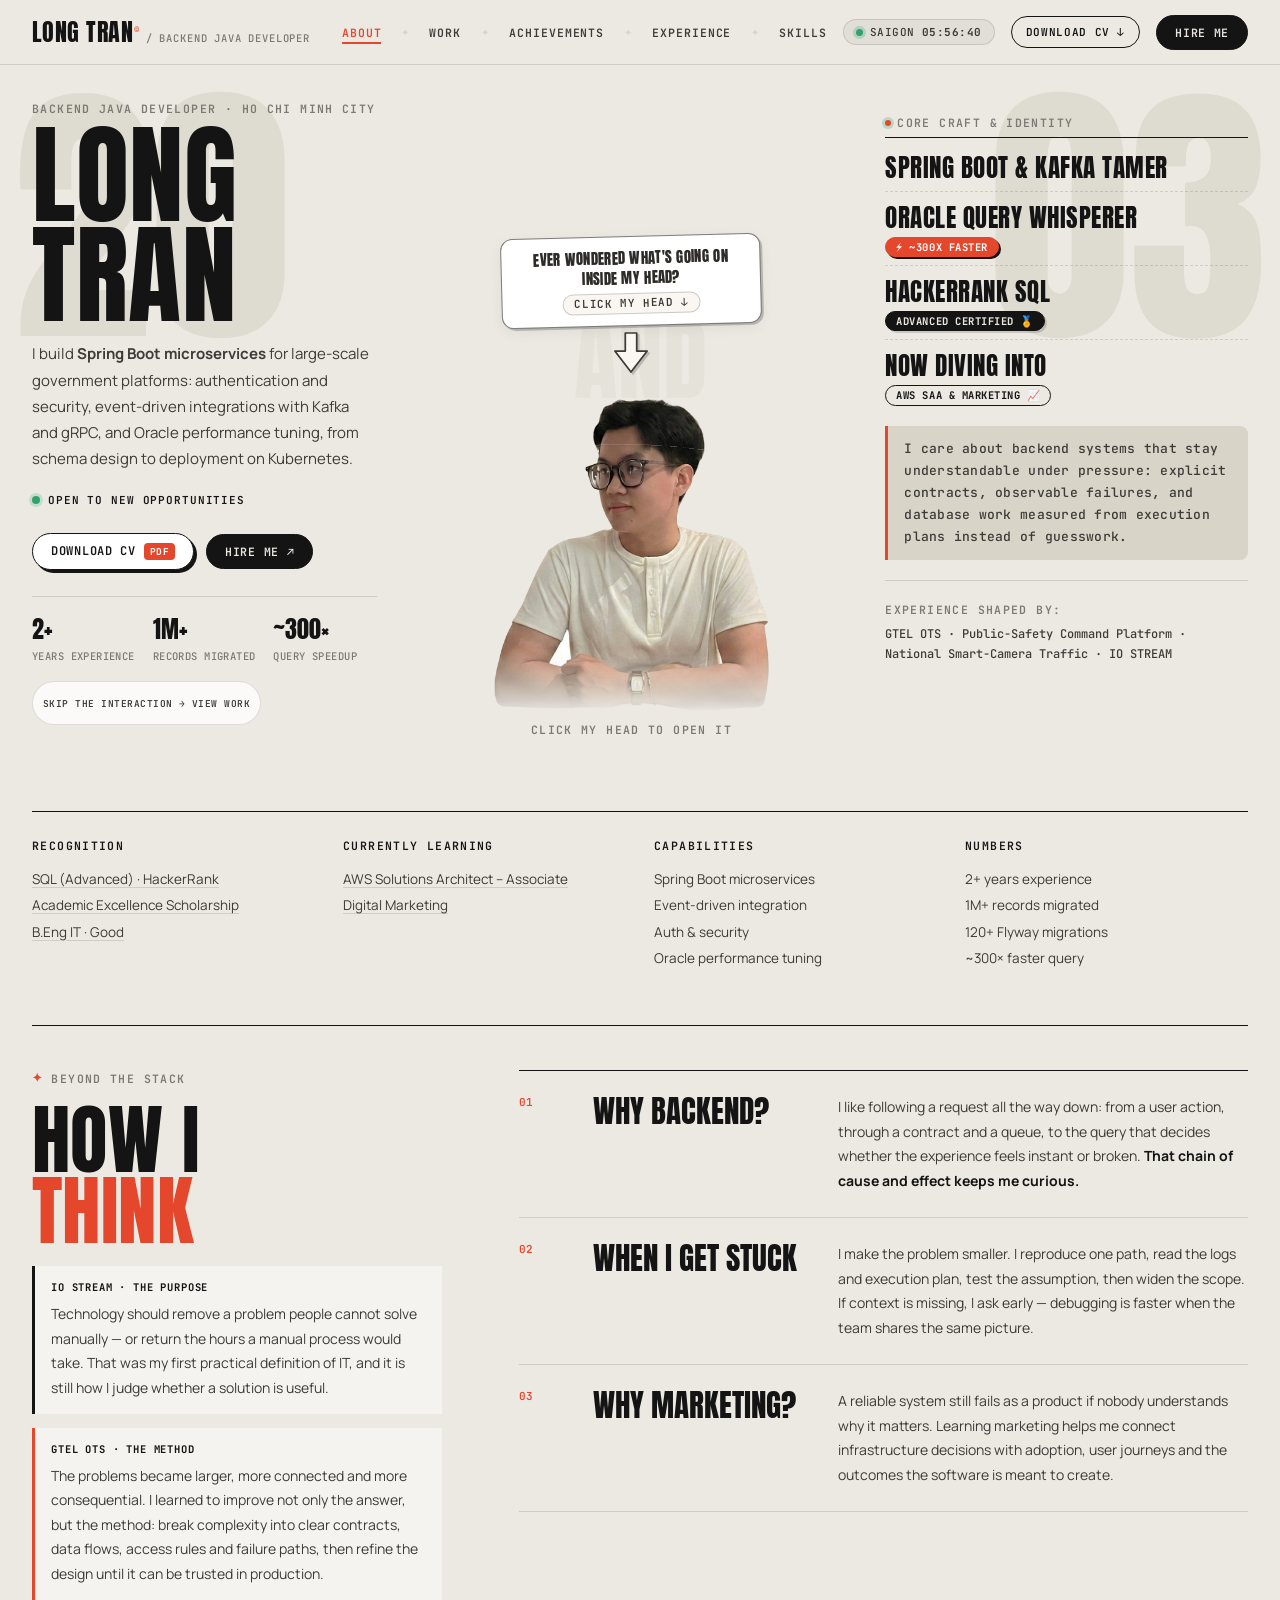
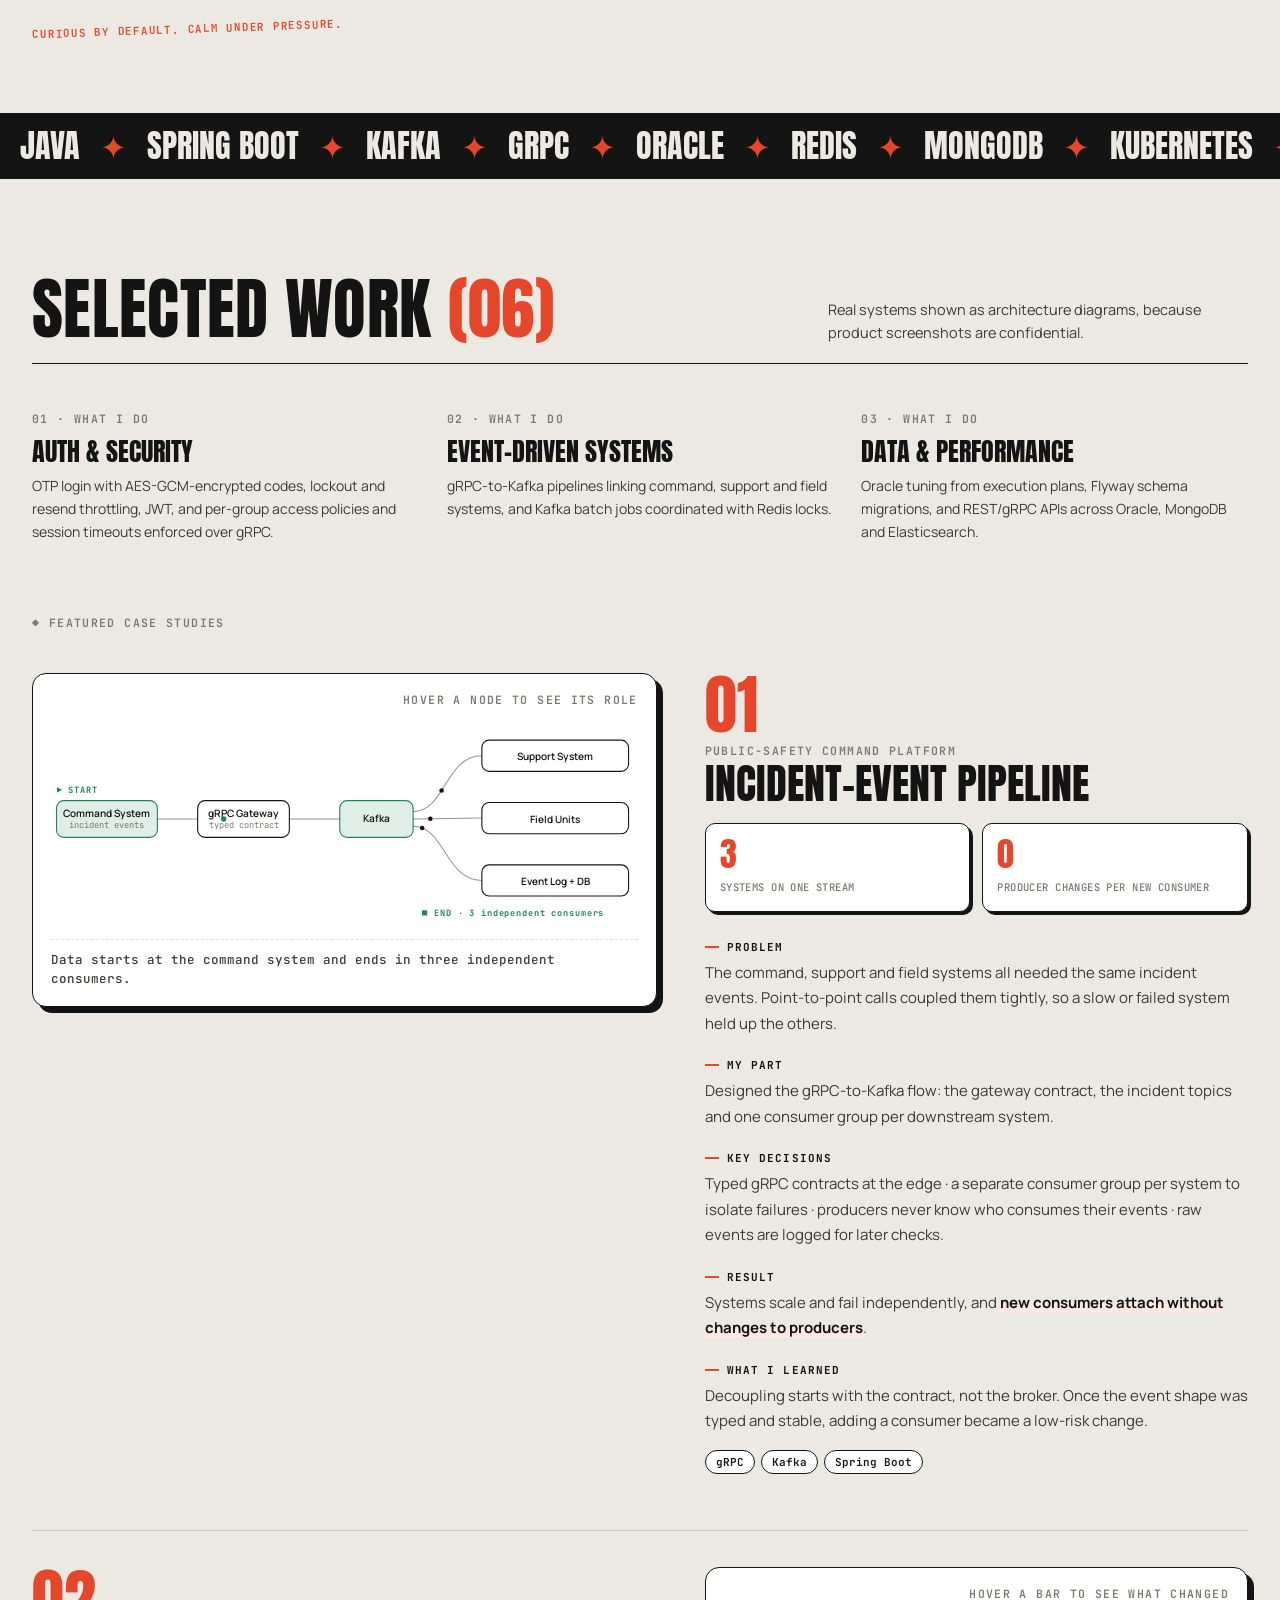
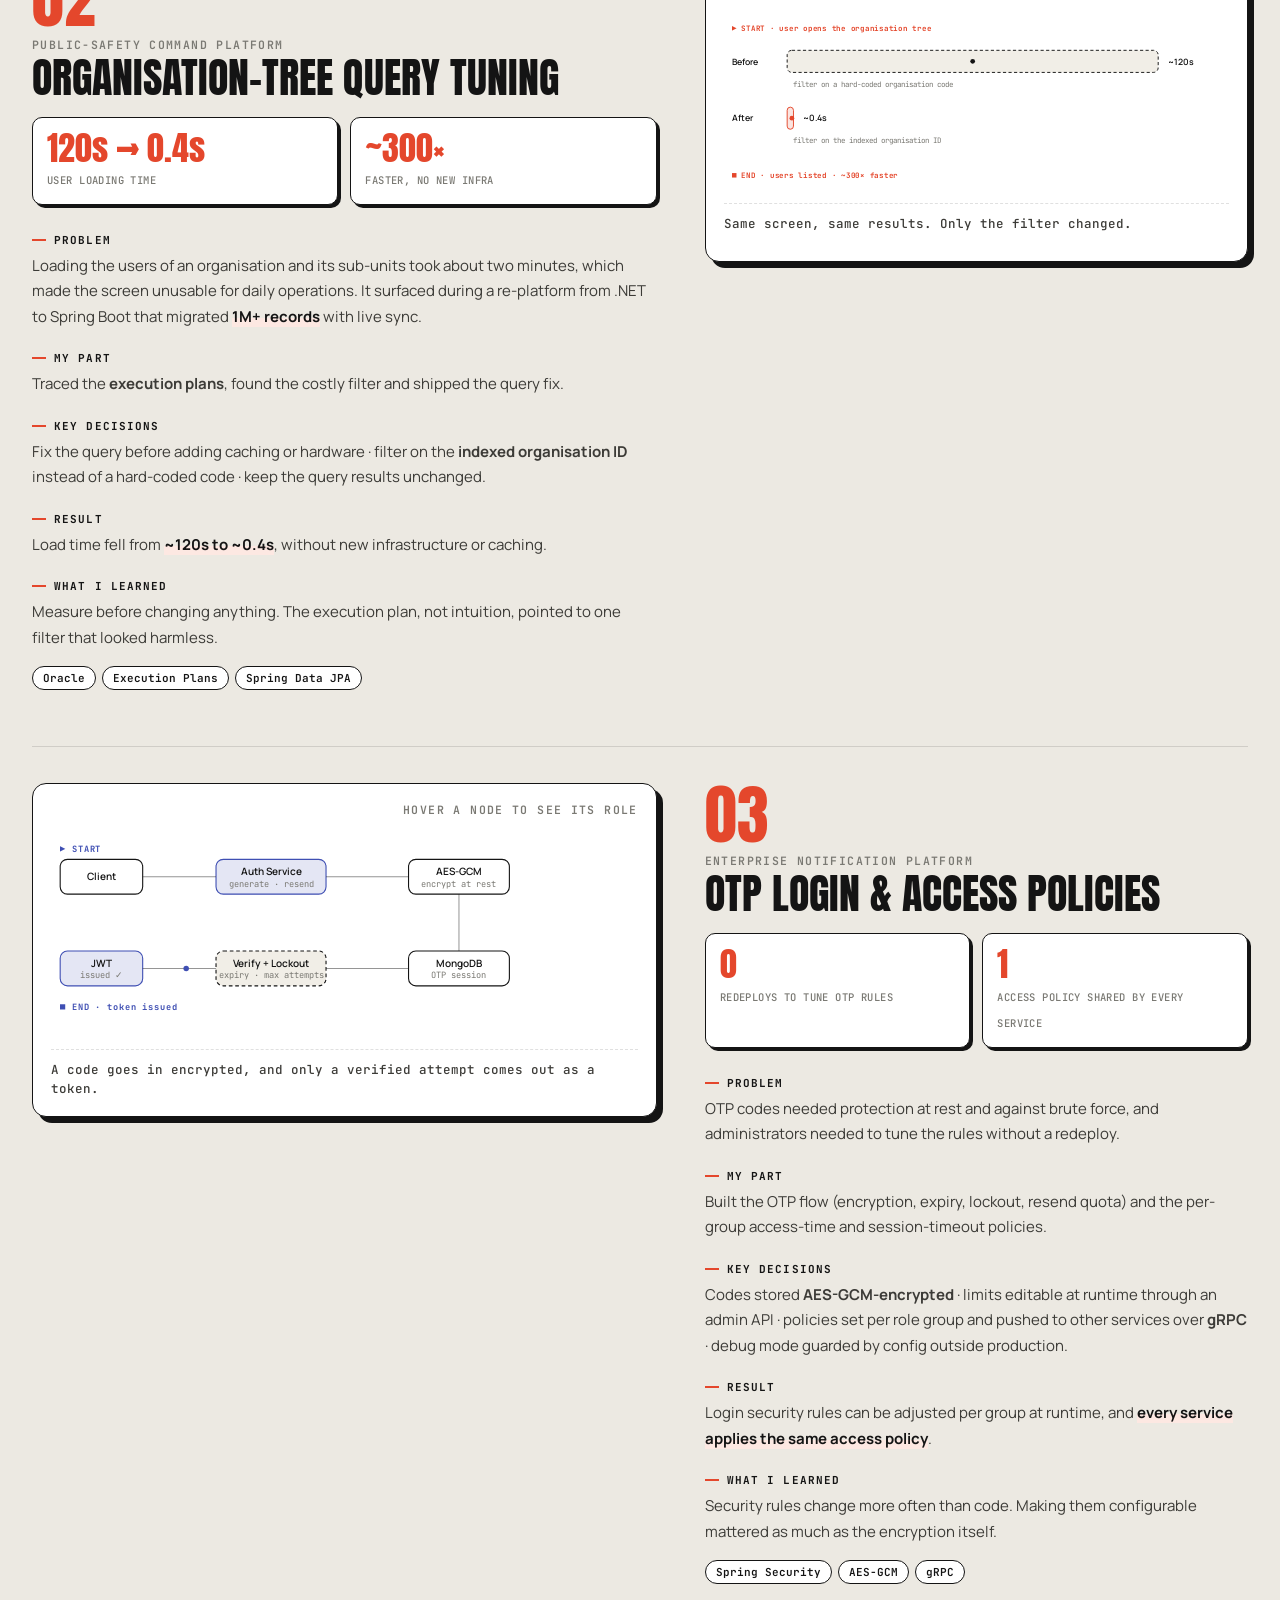
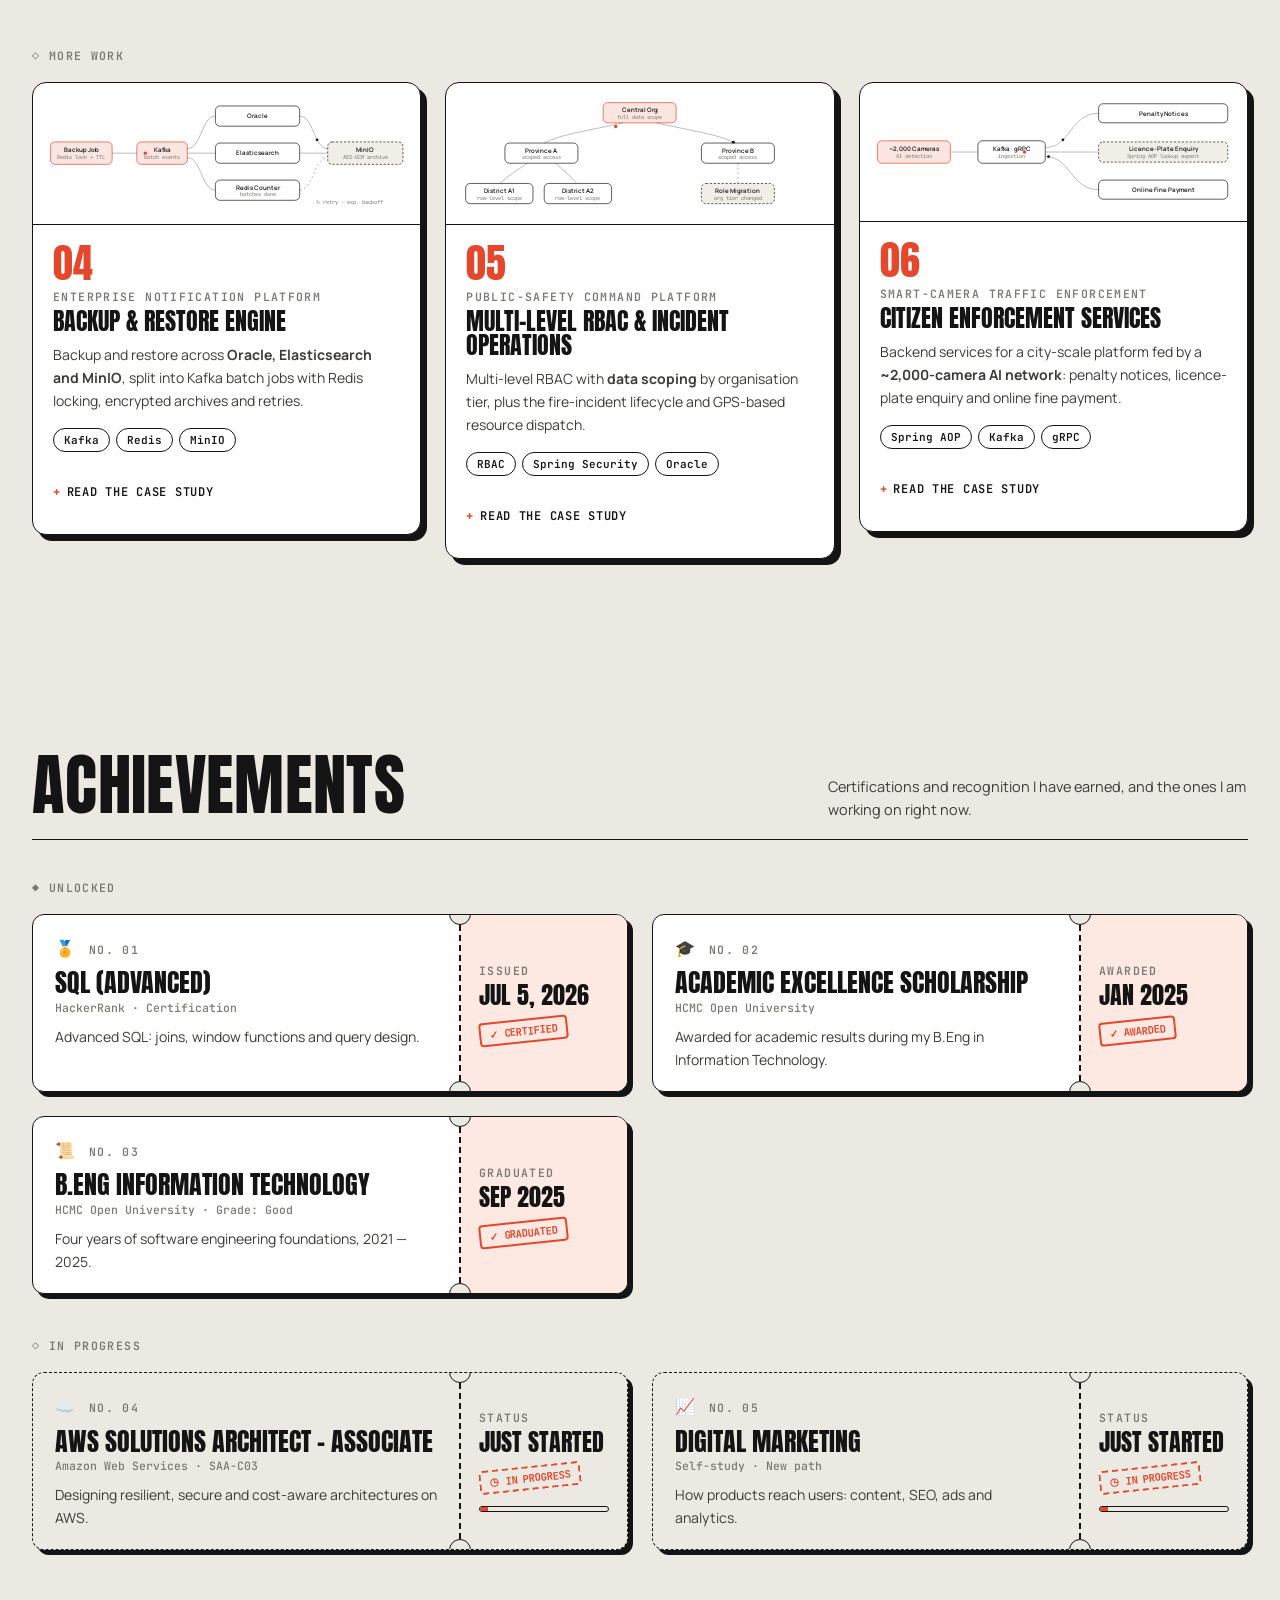
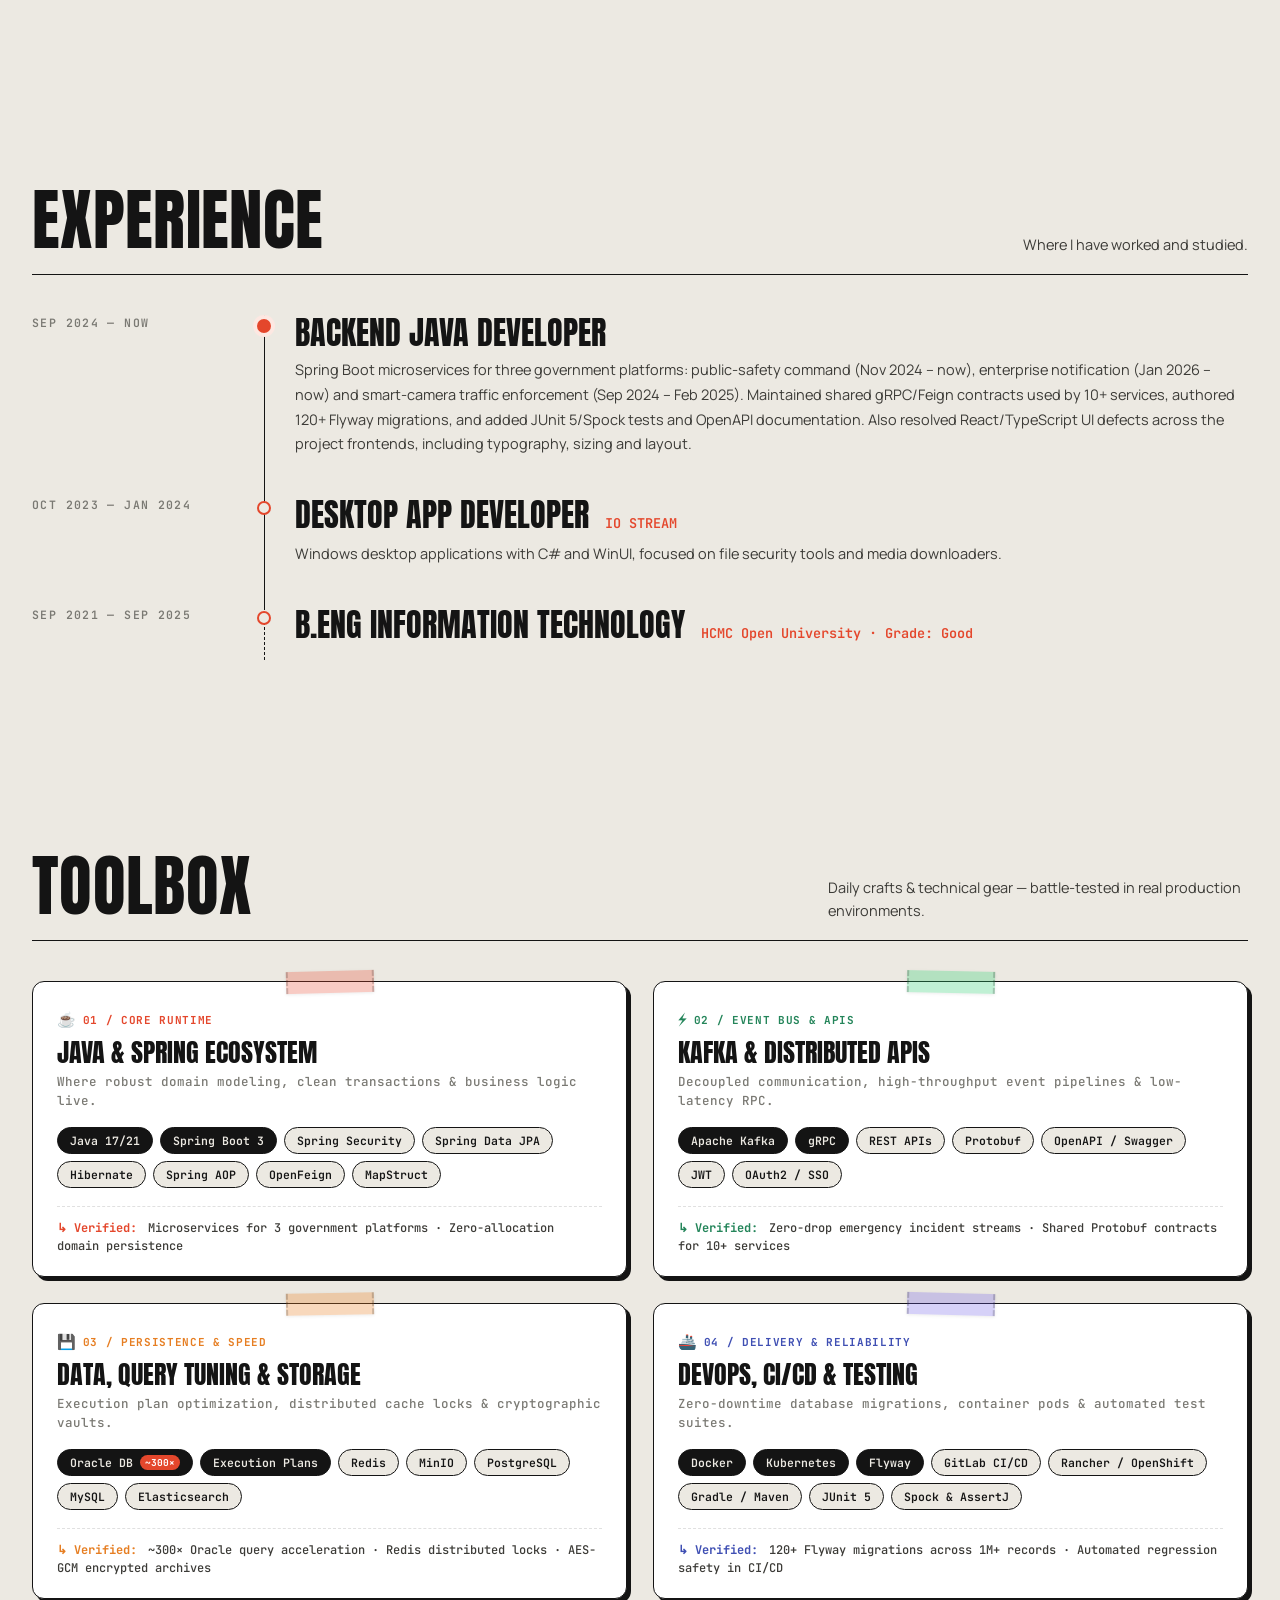
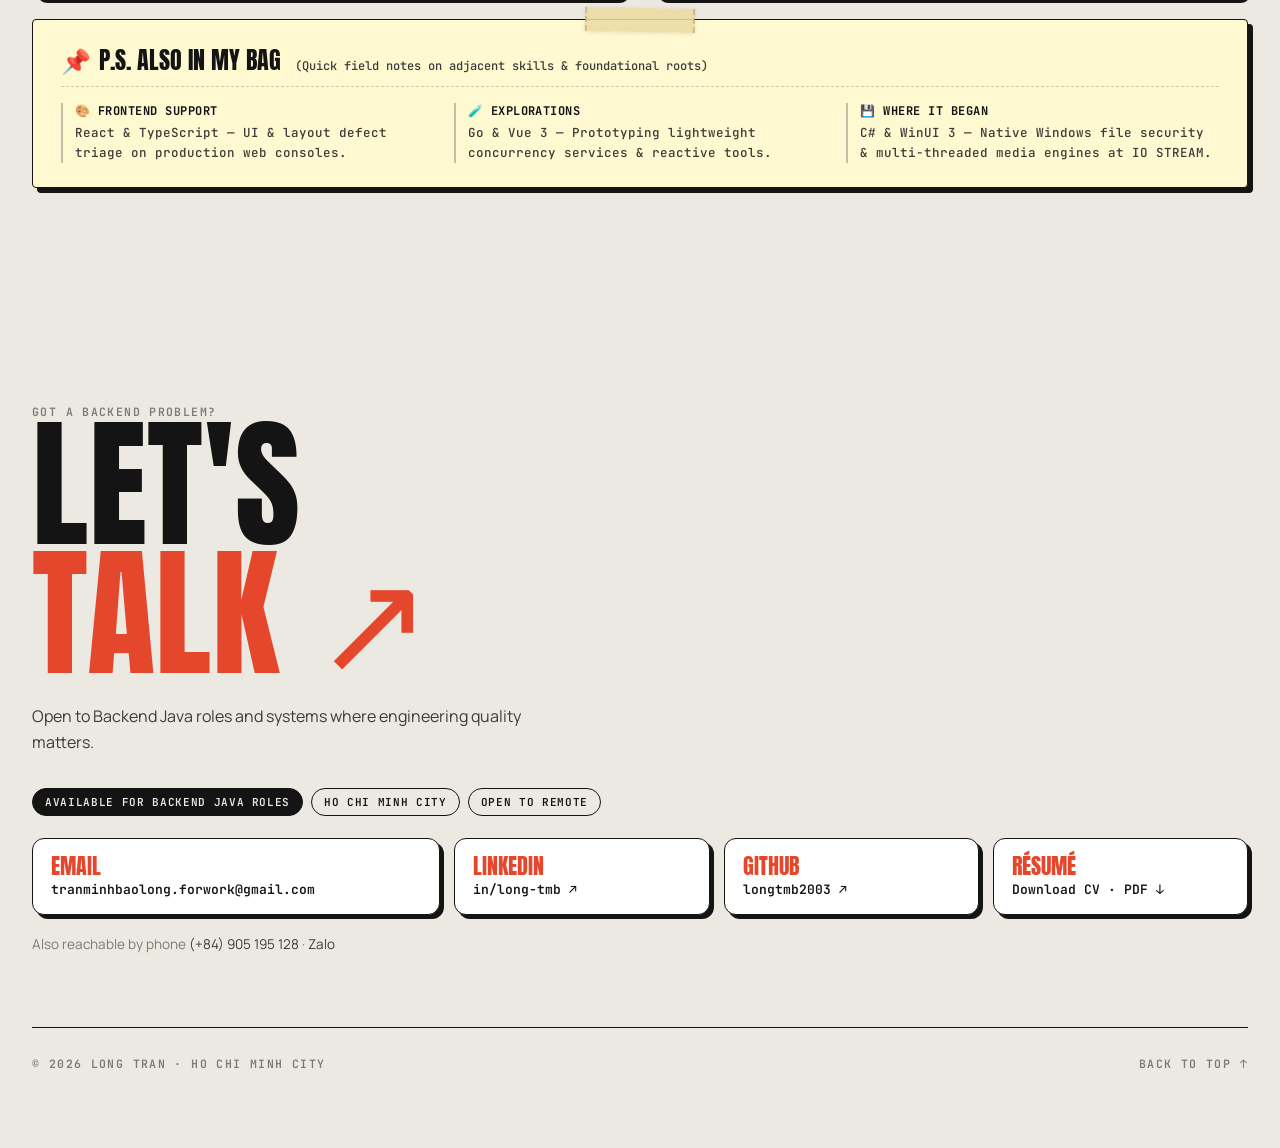
==== index.html @ 49bc7df9 "update" ====
<!DOCTYPE html>
<html lang="en">
<head>
<meta charset="UTF-8">
<meta name="viewport" content="width=device-width, initial-scale=1.0">
<link rel="icon" type="image/svg+xml" href="assets/favicon.svg">
<meta name="description" content="Long Tran — Backend Java Developer. Spring Boot microservices, Kafka, gRPC and Oracle performance tuning for large-scale government platforms.">
<meta property="og:title" content="Long Tran — Backend Java Developer">
<meta property="og:description" content="Authentication, event-driven integrations and Oracle performance tuning for large-scale government platforms. Java · Spring Boot · Kafka · gRPC.">
<meta property="og:type" content="website">
<meta property="og:url" content="https://longtmb2003.github.io/">
<meta property="og:image" content="https://longtmb2003.github.io/assets/og-preview.png">
<meta property="og:image:width" content="1200">
<meta property="og:image:height" content="630">
<meta property="og:image:alt" content="Long Tran — Backend Java Developer">
<meta name="twitter:card" content="summary_large_image">
<meta name="twitter:title" content="Long Tran — Backend Java Developer">
<meta name="twitter:description" content="Spring Boot microservices, Kafka, gRPC and Oracle performance tuning — with the stories behind the systems.">
<meta name="twitter:image" content="https://longtmb2003.github.io/assets/og-preview.png">
<link rel="canonical" href="https://longtmb2003.github.io/">
<meta name="theme-color" content="#ECE9E2">
<title>Long Tran — Backend Java Developer</title>
<link rel="preconnect" href="https://fonts.googleapis.com">
<link rel="preconnect" href="https://fonts.gstatic.com" crossorigin>
<link href="https://fonts.googleapis.com/css2?family=Anton&family=Manrope:wght@400;500;600;700;800&family=JetBrains+Mono:wght@400;500;600;700&family=Caveat:wght@600&display=swap" rel="stylesheet">
<script type="application/ld+json">
{
  "@context": "https://schema.org",
  "@type": "Person",
  "name": "Long Tran",
  "jobTitle": "Backend Java Developer",
  "url": "https://longtmb2003.github.io/",
  "image": "https://longtmb2003.github.io/assets/long.png",
  "email": "mailto:tranminhbaolong.forwork@gmail.com",
  "telephone": "+84905195128",
  "address": { "@type": "PostalAddress", "addressLocality": "Ho Chi Minh City", "addressCountry": "VN" },
  "sameAs": [
    "https://www.linkedin.com/in/long-tmb",
    "https://github.com/longtmb2003"
  ],
  "knowsAbout": ["Java", "Spring Boot", "Apache Kafka", "gRPC", "Oracle Database", "Kubernetes"]
}
</script>
<style>
:root {
  --paper:#ECE9E2;
  --card:#FFFFFF;
  --ink:#141414;
  --ink-2:#3C3B37;
  --mute:#7A7973;
  --line:rgba(20,20,20,.13);
  --ghost:#D8D4C8;
  --accent:#E4472C;
  --accent-soft:#FDE8E2;
  --accent-hover:#D03B21;
  --green:#2FA36B;
  --c-green:#24855A;
  --c-indigo:#3F4FB3;
  --display:'Anton', Impact, 'Arial Narrow', sans-serif;
  --sans:'Manrope', -apple-system, BlinkMacSystemFont, 'Segoe UI', Roboto, sans-serif;
  --mono:'JetBrains Mono', ui-monospace, Menlo, Monaco, monospace;
}
*, *::before, *::after { margin:0; padding:0; box-sizing:border-box; }
html { scroll-behavior:smooth; }
body {
  background:var(--paper);
  color:var(--ink);
  font:16px/1.65 var(--sans);
  -webkit-font-smoothing:antialiased;
  -moz-osx-font-smoothing:grayscale;
  overflow-x:hidden;
}
a { color:inherit; text-decoration:none; }
::selection { background:var(--accent); color:#fff; }
:focus-visible { outline:2px solid var(--accent); outline-offset:3px; }
.wrap { max-width:1280px; margin:0 auto; padding:0 32px; }
.label { font:600 11.5px/1.4 var(--mono); letter-spacing:.12em; text-transform:uppercase; color:var(--mute); }
.display { font-family:var(--display); font-weight:400; text-transform:uppercase; line-height:.92; letter-spacing:.005em; }
.accent { color:var(--accent); }

/* TOPBAR */
.topbar {
  position:sticky;
  top:0;
  z-index:100;
  background:rgba(236,233,226,.92);
  backdrop-filter:blur(12px);
  -webkit-backdrop-filter:blur(12px);
  border-bottom:1px solid var(--line);
}
.topbar .wrap {
  display:flex;
  align-items:center;
  gap:16px;
  height:64px;
}
.logo-block { display:flex; align-items:baseline; gap:6px; }
.logo { font:400 24px/1 var(--display); letter-spacing:.02em; text-transform:uppercase; }
.logo sup { font:600 9px var(--mono); margin-left:1px; color:var(--accent); }
.logo-role { font:500 10.5px/1 var(--mono); letter-spacing:.08em; text-transform:uppercase; color:var(--mute); display:none; }
@media (min-width:1100px) { .logo-role { display:inline; } }

.nav { display:flex; align-items:center; gap:20px; margin-left:auto; }
.nav a {
  font:600 11.5px var(--mono);
  letter-spacing:.08em;
  text-transform:uppercase;
  color:var(--ink-2);
  position:relative;
  padding:4px 0;
  transition:color .2s;
}
.nav a::after {
  content:'';
  position:absolute;
  left:0;
  bottom:0;
  width:0;
  height:1.5px;
  background:var(--accent);
  transition:width .25s ease;
}
.nav a:hover { color:var(--accent); }
.nav a:hover::after { width:100%; }
.nav-dot { color:var(--ghost); font-size:10px; user-select:none; }

.status-badge {
  display:inline-flex;
  align-items:center;
  gap:7px;
  padding:5px 12px;
  border-radius:99px;
  background:rgba(20,20,20,.05);
  border:1px solid var(--line);
  font:500 11px var(--mono);
  letter-spacing:.04em;
  text-transform:uppercase;
  color:var(--ink-2);
  white-space:nowrap;
}
.live-dot {
  width:7px;
  height:7px;
  border-radius:50%;
  background:var(--green);
  box-shadow:0 0 0 3px rgba(47,163,107,.25);
  animation:pulseDot 2s infinite;
}
@keyframes pulseDot { 0%,100%{opacity:1;transform:scale(1);} 50%{opacity:.6;transform:scale(1.2);} }

.hire {
  font:600 11.5px var(--mono);
  text-transform:uppercase;
  letter-spacing:.06em;
  padding:9px 18px;
  border-radius:99px;
  background:var(--ink);
  color:var(--paper);
  border:1.5px solid var(--ink);
  transition:all .25s ease;
  white-space:nowrap;
}
.hire:hover { background:var(--accent); border-color:var(--accent); transform:translateY(-1px); }

.btn-cv-top {
  display:inline-flex;
  align-items:center;
  gap:5px;
  font:600 11px var(--mono);
  text-transform:uppercase;
  letter-spacing:.06em;
  padding:8px 14px;
  border-radius:99px;
  background:transparent;
  color:var(--ink);
  border:1.5px solid var(--ink);
  transition:all .2s;
  white-space:nowrap;
}
.btn-cv-top:hover {
  background:var(--ink);
  color:var(--paper);
  transform:translateY(-1px);
}

.hero-actions {
  display:flex;
  flex-wrap:wrap;
  align-items:center;
  gap:12px;
  margin-top:22px;
}
.cv-cta {
  display:inline-flex;
  align-items:center;
  gap:8px;
  font:600 12px var(--mono);
  text-transform:uppercase;
  letter-spacing:.06em;
  padding:9px 18px;
  border-radius:99px;
  background:var(--card);
  color:var(--ink);
  border:1.5px solid var(--ink);
  box-shadow:3px 3px 0 var(--ink);
  transition:all .2s ease;
  white-space:nowrap;
}
.cv-cta:hover {
  background:var(--accent-soft);
  transform:translate(-1px,-1px);
  box-shadow:4px 4px 0 var(--ink);
}
.cv-badge {
  font:700 9.5px var(--mono);
  background:var(--accent);
  color:#fff;
  padding:2px 6px;
  border-radius:4px;
  letter-spacing:.04em;
}

/* HERO SECTION */
.hero { position:relative; padding:36px 0 0; }
.hero-stage-container { position:relative; }

/* Giant Watermarks */
.big-year {
  position:absolute;
  font:400 clamp(160px,22vw,320px)/.8 var(--display);
  color:var(--ghost);
  user-select:none;
  pointer-events:none;
  z-index:0;
  opacity:.65;
}
.big-year.l { left:-20px; top:40px; }
.big-year.r { right:-20px; top:40px; }
.big-year.c { left:50%; top:260px; transform:translateX(-50%); font-size:clamp(50px,7vw,100px); opacity:.3; }

/* Hero Grid Layout */
.hero-grid {
  position:relative;
  z-index:2;
  display:grid;
  grid-template-columns:minmax(0,1fr) minmax(360px,460px) minmax(0,1.05fr);
  gap:24px;
  align-items:start;
}

/* LEFT COLUMN: INTRO / POLAROID MOUNT */
.hero-left { position:relative; z-index:5; }
.intro-card { transition:opacity .35s, transform .35s; }
.hero-left.has-active-card .intro-card { display:none; }

.hero-left h1 { font-size:clamp(76px,8.5vw,130px); margin:8px 0 16px; }
.hero-desc { color:var(--ink-2); font-size:15px; line-height:1.75; max-width:380px; }
.avail {
  display:inline-flex;
  align-items:center;
  gap:8px;
  margin-top:20px;
  font:600 11px var(--mono);
  text-transform:uppercase;
  letter-spacing:.08em;
}
.avail::before {
  content:'';
  width:8px;
  height:8px;
  border-radius:50%;
  background:var(--green);
  box-shadow:0 0 0 3px rgba(47,163,107,.2);
}
.hero-stats-row {
  display:flex;
  gap:18px;
  margin-top:26px;
  padding-top:20px;
  border-top:1px solid var(--line);
}
.h-stat b { display:block; font:400 24px/1 var(--display); color:var(--ink); }
.h-stat span { font:500 10.5px var(--mono); text-transform:uppercase; color:var(--mute); letter-spacing:.04em; }

/* POLAROID SCRAP CARD (LEFT DOCKED OR FLOATING) */
.polaroid-card {
  display:none;
  position:relative;
  width:100%;
  max-width:390px;
  background:var(--card);
  border:1.5px solid var(--ink);
  border-radius:12px;
  box-shadow:8px 8px 0 var(--ink);
  transform:rotate(-2deg);
  overflow:hidden;
  animation:cardPopIn .4s cubic-bezier(.34,1.56,.64,1);
  z-index:20;
}
.polaroid-card.active { display:block; }
@keyframes cardPopIn {
  from { opacity:0; transform:translateY(30px) rotate(-8deg) scale(.92); }
  to { opacity:1; transform:translateY(0) rotate(-2deg) scale(1); }
}
.polaroid-drag-handle {
  display:flex;
  justify-content:space-between;
  align-items:center;
  padding:8px 14px;
  background:#FAF9F6;
  border-bottom:1px solid var(--line);
  font:600 10px var(--mono);
  letter-spacing:.08em;
  text-transform:uppercase;
  color:var(--mute);
  user-select:none;
}
.polaroid-close-btn {
  border:0;
  background:none;
  font:700 16px/1 var(--mono);
  color:var(--ink);
  cursor:pointer;
  padding:2px 6px;
  border-radius:4px;
  transition:background .2s, color .2s;
}
.polaroid-close-btn { font-size:11px; text-transform:uppercase; letter-spacing:.06em; border:1.5px solid var(--ink); border-radius:99px; padding:4px 10px; }
.polaroid-close-btn:hover { background:var(--ink); color:var(--paper); }
.polaroid-visual {
  position:relative;
  height:175px;
  width:100%;
  border-bottom:1.5px solid var(--ink);
  overflow:hidden;
  background:#F5F3EF;
}
.polaroid-visual svg { width:100%; height:100%; display:block; }
.polaroid-visual img { width:100%; height:100%; object-fit:cover; display:block; }
/* memory materials: terminal, paper note, certificate ticket */
.mat { position:relative; height:100%; overflow:hidden; }
.mat-term { background:#1A1917; color:#E8E5DE; }
.mat-bar { display:flex; align-items:center; gap:5px; padding:7px 10px; background:#252421; font:600 9.5px var(--mono); color:#9B978E; }
.mat-bar i { width:7px; height:7px; border-radius:50%; background:#4A4743; }
.mat-bar span { margin-left:6px; }
.mat-term pre { margin:0; padding:10px 14px; font:10.5px/1.6 var(--mono); white-space:pre; overflow:hidden; }
.mat-term .k { color:#F08A6E; } .mat-term .s { color:#A9CF9C; } .mat-term .c { color:#8A877F; }
.rx { display:inline-block; width:3.2em; height:.95em; vertical-align:-1px; background:currentColor; border-radius:2px; }
.mat-paper { background:#F4F1EA; display:grid; place-items:center; }
.mat-note { position:relative; width:72%; padding:16px 20px 18px; background:#FFF4C4; font:600 21px/1.15 'Caveat', cursive; color:#2A2925; transform:rotate(-2deg); box-shadow:3px 4px 0 rgba(20,20,20,.12); }
.mat-note::before { content:''; position:absolute; top:-9px; left:50%; width:64px; height:18px; transform:translateX(-50%) rotate(3deg); background:rgba(228,71,44,.25); }
.mat .mat-doodle { position:absolute; right:22px; bottom:20px; width:44px; height:auto; fill:none; stroke:var(--accent); stroke-width:3; stroke-linecap:round; transform:rotate(8deg); }
.mat-ticket { position:relative; width:80%; padding:14px 18px; background:var(--card); border:1.5px solid var(--ink); outline:1px dashed var(--ink); outline-offset:-7px; display:grid; gap:2px; transform:rotate(1.5deg); }
.mat-ticket strong { font:400 22px/1.05 var(--display); text-transform:uppercase; margin:2px 0 4px; }
.mat-ticket span { font:500 10.5px var(--mono); color:var(--ink-2); }
.mat-kicker { text-transform:uppercase; letter-spacing:.08em; color:var(--accent) !important; }
.mat-stamp { position:absolute; right:12px; bottom:10px; padding:2px 8px; border:2px solid var(--accent); border-radius:4px; color:var(--accent) !important; font-weight:700 !important; text-transform:uppercase; transform:rotate(-8deg); }
.mat-cap { position:absolute; right:10px; bottom:7px; font:600 8.5px var(--mono); letter-spacing:.08em; text-transform:uppercase; opacity:.55; }
.mat-paper .mat-cap { color:var(--ink); }
.polaroid-body { padding:18px 20px 16px; }
.polaroid-tag {
  display:inline-block;
  font:600 10px var(--mono);
  letter-spacing:.08em;
  text-transform:uppercase;
  color:var(--accent);
  background:var(--accent-soft);
  padding:3px 9px;
  border-radius:99px;
  margin-bottom:8px;
}
.polaroid-title {
  font:400 28px/1.05 var(--display);
  text-transform:uppercase;
  margin-bottom:10px;
  color:var(--ink);
}
.polaroid-text { font-size:14px; line-height:1.65; color:var(--ink-2); margin-bottom:12px; }
.polaroid-chips { display:flex; flex-wrap:wrap; gap:5px; margin-bottom:16px; }
.polaroid-chip {
  font:500 10.5px var(--mono);
  padding:3px 8px;
  background:var(--paper);
  border:1px solid var(--line);
  border-radius:6px;
  color:var(--ink-2);
}
.polaroid-nav {
  display:flex;
  align-items:center;
  justify-content:space-between;
  padding-top:12px;
  border-top:1px solid var(--line);
}
.polaroid-nav-btn {
  border:0;
  background:none;
  font:600 11px var(--mono);
  text-transform:uppercase;
  letter-spacing:.06em;
  color:var(--ink);
  cursor:pointer;
  padding:4px 8px;
  border-radius:4px;
  transition:color .2s;
}
.polaroid-nav-btn:hover { color:var(--accent); text-decoration:underline; }

/* CENTER COLUMN: THE HEAD & INTERACTIVE STAGE */
.stage {
  --k:.8;
  --ky:1;
  position:relative;
  height:650px;
  width:100%;
  display:flex;
  flex-direction:column;
  align-items:center;
  justify-content:flex-end;
  user-select:none;
}

.skip-interaction {
  display:inline-flex;
  align-items:center;
  justify-content:center;
  min-height:30px;
  border:1px solid var(--line);
  border-radius:99px;
  background:rgba(255,255,255,.78);
  color:var(--ink-2);
  padding:5px 10px;
  font:600 9.5px/1 var(--mono);
  letter-spacing:.05em;
  text-transform:uppercase;
  cursor:pointer;
  transition:background .2s, color .2s, border-color .2s, transform .2s;
}
.skip-interaction:hover { border-color:var(--ink); color:var(--ink); transform:translateY(-1px); }
.intro-skip { margin-top:14px; }

/* Editorial Paper Pointer Card & Gentle Soothing Arrow pointing to head */
.bubble {
  position:absolute;
  left:50%;
  top:135px;
  transform:translateX(-50%);
  width:max-content;
  max-width:260px;
  z-index:15;
  display:flex;
  flex-direction:column;
  align-items:center;
  cursor:pointer;
  transition:opacity .35s, transform .35s;
  animation:floatBubble 2.4s ease-in-out infinite alternate;
}
.bubble-box {
  background:#FFFFFF;
  color:#2D2B28;
  border-radius:12px;
  box-shadow:0 4px 14px rgba(20,20,20,0.06), 2px 2px 0 rgba(20,20,20,0.22);
  padding:11px 17px;
  font:400 15px/1.3 var(--display);
  text-transform:uppercase;
  text-align:center;
  border:1.5px solid rgba(20,20,20,0.55);
  position:relative;
  transform:rotate(-1.5deg);
  letter-spacing:.02em;
  transition:transform .2s ease, box-shadow .2s ease, background .2s ease;
}
.bubble:hover .bubble-box {
  transform:rotate(-1.5deg) translateY(-2px);
  box-shadow:0 6px 18px rgba(20,20,20,0.08), 3px 3px 0 rgba(20,20,20,0.25);
  background:#FCFAF7;
}
.bubble:active .bubble-box {
  transform:rotate(-1.5deg) translateY(1px);
  box-shadow:1px 1px 0 rgba(20,20,20,0.2);
}
.bubble-sub {
  display:inline-flex;
  align-items:center;
  justify-content:center;
  gap:5px;
  font:600 11px/1 var(--mono);
  color:#3C3935;
  background:#FAF7F2;
  padding:4px 11px;
  border-radius:99px;
  letter-spacing:.06em;
  margin-top:6px;
  border:1px solid rgba(20,20,20,0.2);
  box-shadow:none;
  transition:background .2s, color .2s;
}
.bubble:hover .bubble-sub {
  background:#F0ECE4;
  color:#1F1E1C;
}
.pointer-arrow-wrap {
  display:flex;
  flex-direction:column;
  align-items:center;
  margin-top:5px;
  animation:arrowNudge 1.1s ease-in-out infinite alternate;
}
.pointer-arrow-svg {
  width:40px;
  height:44px;
  display:block;
  filter:drop-shadow(2px 2px 0 rgba(20,20,20,0.2));
}
@keyframes arrowNudge {
  0% { transform:translateY(0); }
  100% { transform:translateY(8px); }
}
@keyframes floatBubble {
  0% { transform:translateX(-50%) translateY(0); }
  100% { transform:translateX(-50%) translateY(-5px); }
}

/* Head interactive button assembly */
.head-box {
  position:relative;
  z-index:4;
  width:275px;
  height:312px;
  padding:0;
  border:0;
  background:none;
  cursor:pointer;
  outline:none;
  margin-bottom:40px;
}
.head-base {
  position:relative;
  z-index:3;
  display:block;
  width:100%;
  height:auto;
  transition:transform .5s cubic-bezier(.34,1.56,.64,1);
  -webkit-mask-image:linear-gradient(#000 80%,transparent);
  mask-image:linear-gradient(#000 80%,transparent);
}
.head-lid {
  position:absolute;
  top:0;
  left:0;
  z-index:5;
  display:block;
  width:100%;
  height:auto;
  transition:transform .65s cubic-bezier(.34,1.56,.64,1);
  transform-origin:bottom left;
}
.head-interior {
  position:absolute;
  top:18px;
  left:50%;
  transform:translateX(-50%);
  width:160px;
  height:70px;
  z-index:2;
  opacity:0;
  pointer-events:none;
  transition:opacity .4s ease;
}
.head-glow {
  position:absolute;
  inset:0;
  background:radial-gradient(ellipse at center, rgba(228,71,44,.85) 0%, rgba(255,165,0,.6) 45%, transparent 70%);
  border-radius:50%;
  filter:blur(8px);
  animation:glowPulse 2s ease-in-out infinite alternate;
}
@keyframes glowPulse { from { transform:scale(.9); opacity:.7; } to { transform:scale(1.15); opacity:1; } }

.particles-stream {
  position:absolute;
  top:-10px;
  left:50%;
  transform:translateX(-50%);
  display:flex;
  gap:10px;
  font-size:15px;
  opacity:0;
  pointer-events:none;
}
.particles-stream span {
  display:inline-block;
  animation:particleFloat 2.4s ease-out infinite;
}
.particles-stream span:nth-child(2) { animation-delay:.4s; font-size:12px; }
.particles-stream span:nth-child(3) { animation-delay:.8s; font-size:16px; }
.particles-stream span:nth-child(4) { animation-delay:1.2s; font-size:13px; }
@keyframes particleFloat {
  0% { transform:translateY(0) scale(.5); opacity:0; }
  30% { opacity:1; }
  100% { transform:translateY(-80px) scale(1.1) rotate(15deg); opacity:0; }
}

/* Playful Bouncing / Nudging Animation when closed */
.stage:not(.open) .head-box:hover {
  animation: headBounce 1.1s cubic-bezier(.28,.84,.42,1);
  transform-origin: bottom center;
}

@keyframes headBounce {
  0%, 100% {
    transform: translateY(0) rotate(0deg) scale(1, 1);
  }
  12% {
    transform: translateY(-4px) scale(0.98, 1.03);
  }
  30% {
    transform: translateY(-16px) rotate(-2deg) scale(1.02, 0.98);
  }
  52% {
    transform: translateY(2px) rotate(1deg) scale(1.04, 0.95);
  }
  72% {
    transform: translateY(-6px) rotate(-0.5deg) scale(0.99, 1.01);
  }
  90% {
    transform: translateY(0) scale(1, 1);
  }
}

/* Lid teaser (cracks open lid slightly on bounce) */
.stage:not(.open) .head-box:hover .head-lid {
  animation: lidTeaser 1.1s cubic-bezier(.28,.84,.42,1);
  transform-origin: bottom left;
}

@keyframes lidTeaser {
  0%, 100% {
    transform: translateY(0) rotate(0deg);
  }
  25% {
    transform: translateY(-15px) rotate(-3.5deg);
  }
  52% {
    transform: translateY(-4px) rotate(-1deg);
  }
  72% {
    transform: translateY(-8px) rotate(-2deg);
  }
  90% {
    transform: translateY(0) rotate(0deg);
  }
}

/* Light gleam escaping from interior when lid nudges */
.stage:not(.open) .head-box:hover .head-interior {
  animation: interiorGleam 1.1s ease;
}

@keyframes interiorGleam {
  0%, 100% {
    opacity: 0;
    transform: translateX(-50%) scale(0.8);
  }
  20%, 70% {
    opacity: 0.9;
    transform: translateX(-50%) scale(1.08);
  }
}

/* Pulsing aura ring inviting click */
.head-box::before {
  content: '';
  position: absolute;
  top: -10px;
  left: 50%;
  transform: translateX(-50%);
  width: 90px;
  height: 90px;
  border-radius: 50%;
  border: 2px dashed rgba(20,20,20,0.22);
  opacity: 0;
  pointer-events: none;
  z-index: 1;
}
.stage:not(.open) .head-box:hover::before {
  animation: tapRing 1.1s ease-out;
}
@keyframes tapRing {
  0% {
    opacity: 0;
    transform: translateX(-50%) scale(0.5);
  }
  20% {
    opacity: 0.8;
  }
  90% {
    opacity: 0;
    transform: translateX(-50%) scale(1.6);
  }
  100% {
    opacity: 0;
  }
}

/* Hover & Open States */
.head-box:hover .head-lid { transform:translateY(-16px) rotate(-3deg); }
.head-box:active { transform:scale(0.97); }

.stage.open .head-box { animation: none !important; }
.stage.open .head-lid {
  animation: none !important;
  transform: translateY(-92px) rotate(-6.5deg) scale(1.02);
}
.stage.open .head-base { transform:translateY(6px); }
.stage.open .head-interior { opacity:1; animation: none !important; }
.stage.open .particles-stream { opacity:1; }
.stage.open .bubble { opacity:0; transform:translateX(-50%) translateY(-15px) scale(.9); pointer-events:none; }

.head-hint {
  position:absolute;
  bottom:10px;
  left:50%;
  transform:translateX(-50%);
  z-index:6;
  white-space:nowrap;
  background:rgba(236,233,226,.85);
  padding:3px 10px;
  border-radius:99px;
  transition:all .3s;
}
@keyframes hintHop {
  0%, 70%, 100% { transform: translateX(-50%) translateY(0); }
  78% { transform: translateX(-50%) translateY(-4px); color: var(--accent); }
  86% { transform: translateX(-50%) translateY(0); }
}

/* FLOATING MEMORY ITEMS BURST */
.item {
  position:absolute;
  left:50%;
  bottom:260px;
  z-index:3;
  width:60px;
  height:60px;
  margin-left:-30px;
  display:grid;
  place-items:center;
  font-size:26px;
  border-radius:50%;
  border:1.5px solid var(--ink);
  background:var(--card);
  cursor:pointer;
  opacity:0;
  pointer-events:none;
  transform:translate(0,40px) scale(.25);
  transition:transform .75s cubic-bezier(.34,1.56,.64,1), opacity .4s ease, background .2s, box-shadow .2s;
  transition-delay:calc(var(--i) * 35ms);
  box-shadow:3px 3px 0 var(--ink);
}
.item span {
  position:absolute;
  top:100%;
  margin-top:6px;
  font:600 10.5px var(--mono);
  letter-spacing:.04em;
  text-transform:uppercase;
  white-space:nowrap;
  background:var(--card);
  padding:2px 7px;
  border-radius:6px;
  border:1px solid var(--line);
  color:var(--ink);
  box-shadow:1px 1px 0 var(--ink);
  pointer-events:none;
}
.item:hover, .item:focus-visible, .item.selected {
  background:var(--accent-soft);
  box-shadow:5px 5px 0 var(--ink);
  transform:translate(calc(var(--dx) * var(--k) * 1px), calc(var(--dy) * var(--ky) * 1px)) rotate(var(--r)) scale(1.15) !important;
  outline:none;
  z-index:10;
}
.item.selected { border-color:var(--ink); background:var(--accent); box-shadow:5px 5px 0 var(--ink); }
.item.selected span { background:var(--accent); color:#fff; border-color:var(--ink); }
.stage.has-selection .item:not(.selected):not(:hover):not(:focus-visible) { opacity:.55; }

.stage.open .item {
  z-index:10;
  opacity:1;
  pointer-events:auto;
  transform:translate(calc(var(--dx) * var(--k) * 1px), calc(var(--dy) * var(--ky) * 1px)) rotate(var(--r));
}

/* RIGHT COLUMN: MANIFESTO & PHILOSOPHY */
.hero-right { position:relative; z-index:2; padding-top:6px; }
.manifesto-wrap { margin-bottom:20px; }
.manifesto-kicker {
  display:inline-flex;
  align-items:center;
  gap:6px;
  margin-bottom:12px;
  padding-bottom:6px;
  border-bottom:1.5px solid var(--ink);
  width:100%;
}
.manifesto-list {
  list-style:none;
  display:flex;
  flex-direction:column;
  gap:8px;
  margin-bottom:20px;
}
.manifesto-item {
  display:flex;
  flex-direction:column;
  align-items:flex-start;
  gap:4px;
  padding:4px 0 8px;
  border-bottom:1px dashed var(--line);
  transition:transform .2s ease;
}
.manifesto-item:last-child {
  border-bottom:none;
  padding-bottom:0;
}
.manifesto-item:hover {
  transform:translateX(4px);
}
.manifesto-title {
  font:400 clamp(19px,2vw,25px)/1.15 var(--display);
  text-transform:uppercase;
  color:var(--ink);
  letter-spacing:.02em;
  transition:color .2s;
}
.manifesto-item:hover .manifesto-title {
  color:var(--accent);
}
.manifesto-badge {
  display:inline-flex;
  align-items:center;
  gap:5px;
  font:700 10.5px/1 var(--mono);
  letter-spacing:.05em;
  text-transform:uppercase;
  padding:4px 10px;
  border-radius:99px;
  border:1px solid var(--ink);
  background:var(--card);
}
.manifesto-badge.fire {
  background:var(--accent);
  color:#fff;
  border-color:var(--accent);
  box-shadow:2px 2px 0 var(--ink);
}
.manifesto-badge.cert {
  background:var(--ink);
  color:var(--paper);
  box-shadow:2px 2px 0 rgba(0,0,0,0.15);
}
.manifesto-badge.learn {
  background:var(--paper);
  color:var(--ink);
  border-color:var(--ink);
}

.mission-text {
  font:500 13px/1.7 var(--mono);
  letter-spacing:.02em;
  color:var(--ink-2);
  margin-bottom:20px;
  padding:12px 16px;
  background:var(--ghost);
  border-left:3px solid var(--accent);
  border-radius:0 8px 8px 0;
}
.trusted-block { padding-top:14px; border-top:1px solid var(--line); }
.trusted-names { font:500 12px/1.6 var(--mono); color:var(--ink-2); margin-top:4px; }

/* BOTTOM 4 HERO COLUMNS */
.hero-cols {
  display:grid;
  grid-template-columns:repeat(4,1fr);
  gap:28px;
  margin-top:60px;
  padding:26px 0 54px;
  border-top:1.5px solid var(--ink);
  position:relative;
  z-index:2;
}
.hero-cols h2 { margin-bottom:12px; font-weight:600; color:var(--ink); }
.hero-cols ul { list-style:none; font-size:13.5px; line-height:1.95; color:var(--ink-2); }
.hero-cols a { text-decoration:underline; text-decoration-color:var(--line); text-underline-offset:3px; transition:color .2s; }
.hero-cols a:hover { color:var(--accent); text-decoration-color:currentColor; }

/* HUMAN LAYER */
.human-story {
  position:relative;
  z-index:2;
  display:grid;
  grid-template-columns:minmax(280px,.9fr) minmax(0,1.6fr);
  gap:clamp(36px,6vw,88px);
  padding:44px 0 72px;
  border-top:1.5px solid var(--ink);
}
.human-intro { position:sticky; top:92px; align-self:start; }
.human-kicker {
  display:flex;
  align-items:center;
  gap:8px;
  margin-bottom:18px;
}
.human-kicker::before { content:'✦'; color:var(--accent); font-size:12px; }
.human-intro h2 { font-size:clamp(50px,6vw,86px); margin-bottom:20px; }
.human-lessons { display:grid; gap:14px; max-width:440px; }
.human-lesson {
  padding:14px 16px;
  border-left:3px solid var(--ink);
  background:rgba(255,255,255,.48);
  color:var(--ink-2);
  font-size:14px;
  line-height:1.75;
}
.human-lesson:last-child { border-left-color:var(--accent); }
.human-lesson span {
  display:block;
  margin-bottom:7px;
  color:var(--ink);
  font:700 10.5px/1.4 var(--mono);
  letter-spacing:.08em;
  text-transform:uppercase;
}
.human-signoff {
  display:inline-block;
  margin-top:22px;
  font:600 11px var(--mono);
  letter-spacing:.07em;
  text-transform:uppercase;
  color:var(--accent);
  transform:rotate(-2deg);
}
.human-notes { border-top:1px solid var(--ink); }
.human-note {
  display:grid;
  grid-template-columns:54px minmax(150px,.55fr) minmax(0,1fr);
  gap:20px;
  align-items:start;
  padding:24px 0;
  border-bottom:1px solid var(--line);
}
.human-note-index { font:600 11px var(--mono); color:var(--accent); }
.human-note h3 { font:400 clamp(24px,2.4vw,34px)/1.05 var(--display); text-transform:uppercase; }
.human-note p { color:var(--ink-2); font-size:14px; line-height:1.75; }
.human-note em { color:var(--ink); font-style:normal; font-weight:700; }

/* TICKER */
.ticker {
  overflow:hidden;
  background:var(--ink);
  color:var(--paper);
  padding:16px 0;
  border-top:1.5px solid var(--ink);
  border-bottom:1.5px solid var(--ink);
}
.ticker-track { display:flex; width:max-content; animation:tick 36s linear infinite; }
.ticker span { font:400 32px/1 var(--display); text-transform:uppercase; padding:0 20px; white-space:nowrap; }
.ticker span:nth-child(even) { color:var(--accent); padding:0; }
@keyframes tick { to { transform:translateX(-50%); } }

/* COMMON SECTIONS */
section { padding:96px 0; scroll-margin-top:64px; }
.sec-head {
  display:flex;
  justify-content:space-between;
  align-items:end;
  gap:24px;
  margin-bottom:40px;
  padding-bottom:18px;
  border-bottom:1.5px solid var(--ink);
}
.sec-head h2 {
  font-size:clamp(38px,5.2vw,76px);
  line-height:1.05;
  white-space:nowrap;
}
.sec-head p { max-width:420px; color:var(--ink-2); font-size:14.5px; line-height:1.6; }

.box {
  background:var(--card);
  border:1.5px solid var(--ink);
  border-radius:14px;
  box-shadow:6px 6px 0 var(--ink);
  transition:transform .2s, box-shadow .2s;
}
.box:hover { transform:translate(-2px,-2px); box-shadow:8px 8px 0 var(--ink); }

/* WORK SECTION */
.does { display:grid; grid-template-columns:repeat(3,1fr); gap:28px; margin-bottom:72px; }
.does h3 { font:400 26px/1 var(--display); text-transform:uppercase; margin:8px 0 10px; }
.does p { font-size:14px; color:var(--ink-2); line-height:1.65; }

.work-group { margin:8px 0 6px; }
/* featured case study: big diagram beside a structured story, alternating sides */
.case-study { display:grid; grid-template-columns:1.15fr 1fr; gap:48px; align-items:start; padding:36px 0 56px; }
.case-study + .case-study { border-top:1px solid var(--line); }
.case-study.flip .proj-media { order:2; }
.proj-media { padding:18px; }
.proj-no { font:400 64px/1 var(--display); color:var(--accent); }
.p-tag { margin:6px 0 4px; }
.cs-text h3, .more-body h3 { font:400 clamp(30px,3.4vw,42px)/1 var(--display); text-transform:uppercase; margin-bottom:18px; }
.cs-metrics { display:flex; flex-wrap:wrap; gap:12px; margin-bottom:28px; }
.cs-metrics div { flex:1 1 150px; padding:12px 14px; background:var(--card); border:1.5px solid var(--ink); border-radius:10px; box-shadow:3px 3px 0 var(--ink); }
.cs-metrics b { display:block; font:400 clamp(26px,3vw,34px)/1.05 var(--display); color:var(--accent); }
.cs-metrics span { font:500 10.5px var(--mono); text-transform:uppercase; letter-spacing:.04em; color:var(--mute); }
.cs-body { max-width:62ch; }
.cs-body dt { display:flex; align-items:center; gap:8px; font:700 11px var(--mono); text-transform:uppercase; letter-spacing:.1em; }
.cs-body dt::before { content:''; width:14px; height:2px; background:var(--accent); }
.cs-body dd { margin:6px 0 22px; font-size:15px; line-height:1.7; color:var(--ink-2); }
.cs-body dd:last-child { margin-bottom:0; }
.m { font-weight:700; color:var(--ink); background:linear-gradient(transparent 58%, var(--accent-soft) 58%); }
.more-grid { display:grid; grid-template-columns:repeat(3,1fr); gap:24px; align-items:start; margin-top:18px; }
.more-card { overflow:hidden; }
.more-card .proj-media { padding:14px; border-bottom:1.5px solid var(--ink); }
.more-body { padding:18px 20px 20px; }
.more-body .proj-no { font-size:40px; }
.more-body h3 { font-size:24px; margin-bottom:10px; }
.more-body > p { font-size:14px; line-height:1.65; color:var(--ink-2); }
.chip-row { display:flex; flex-wrap:wrap; gap:6px; margin-top:16px; }
.chip { font:600 11px var(--mono); padding:4px 10px; border:1px solid var(--ink); border-radius:99px; background:var(--card); }

.case { margin-top:18px; }
.case summary {
  cursor:pointer;
  list-style:none;
  font:600 12px var(--mono);
  text-transform:uppercase;
  letter-spacing:.06em;
  padding:4px 0;
  display:inline-block;
  transition:color .2s;
}
.case summary::-webkit-details-marker { display:none; }
.case summary::before { content:'+ '; color:var(--accent); font-weight:700; }
.case[open] summary::before { content:'− '; }
.case summary:hover { color:var(--accent); }
.case-body { margin-top:14px; padding-left:18px; border-left:2px solid var(--accent); font-size:14px; color:var(--ink-2); }
.case-body h5 { font:700 11px var(--mono); text-transform:uppercase; letter-spacing:.1em; color:var(--ink); margin:12px 0 2px; }
.case-body h5:first-child { margin-top:0; }
code { font:12.5px var(--mono); background:var(--ghost); padding:1px 5px; border-radius:4px; }

/* SVG ARCHITECTURE DIAGRAMS */
.dgm { width:100%; height:auto; display:block; }
.dgm .node { fill:#fff; stroke:var(--ink); stroke-width:1.2; }
.dgm .node.hot { fill:color-mix(in srgb, var(--dg, var(--accent)) 14%, #fff); stroke:var(--dg, var(--accent)); }
.dgm .node.warn { fill:#F1EEE7; stroke-dasharray:4 3; }
.dgm .lbl { font:600 11px var(--sans); fill:var(--ink); }
.dgm .sub, .dgm .tick { font:9.5px var(--mono); fill:var(--mute); }
.dgm .edge { fill:none; stroke:var(--ink); stroke-width:1.1; opacity:.45; }
.dgm .edge.dash { stroke-dasharray:4 4; }
.dgm .pulse { fill:var(--dg, var(--accent)); }
.dgm .pulse.w { fill:var(--ink); }
/* interactive diagrams: hover a node for its role; pulses run along the data path */
.dgm-bar { display:flex; justify-content:flex-end; margin-bottom:12px; }
.dgm-cap { min-height:3.2em; margin-top:12px; padding-top:10px; border-top:1px dashed var(--line); font:500 12.5px/1.55 var(--mono); color:var(--ink-2); }
.dgm .se { font:700 9.5px var(--mono); letter-spacing:.1em; fill:var(--dg, var(--accent)); }
.dgm .n { cursor:help; outline:none; }
.dgm .n .node { transition:stroke-width .15s; }
.dgm .n:hover .node, .dgm .n:focus-visible .node { stroke:var(--dg, var(--accent)); stroke-width:2.4; }

/* ACHIEVEMENTS */
.ach-group { margin:0 0 18px; }
/* achievements as tickets: main body + perforated stub */
.tickets { display:grid; grid-template-columns:repeat(2,1fr); gap:24px; margin-bottom:44px; }
.ticket { position:relative; display:grid; grid-template-columns:1fr 168px; background:var(--card); border:1.5px solid var(--ink); border-radius:12px; box-shadow:5px 5px 0 var(--ink); overflow:hidden; transition:transform .2s, box-shadow .2s; }
.ticket:hover { transform:translate(-2px,-2px); box-shadow:7px 7px 0 var(--ink); }
.tk-main { padding:20px 22px; }
.tk-no b { font-size:16px; margin-right:4px; }
.ticket h3 { font:400 26px/1.02 var(--display); text-transform:uppercase; margin:8px 0 4px; }
.tk-meta { font:500 11.5px var(--mono); color:var(--mute); margin-bottom:10px; }
.tk-main > p:last-child { font-size:14px; color:var(--ink-2); }
.tk-stub { position:relative; display:flex; flex-direction:column; justify-content:center; gap:4px; padding:18px; border-left:2px dashed var(--ink); background:var(--accent-soft); }
.tk-stub::before, .tk-stub::after { content:''; position:absolute; left:-12px; width:22px; height:22px; border-radius:50%; background:var(--paper); border:1.5px solid var(--ink); }
.tk-stub::before { top:-12px; } .tk-stub::after { bottom:-12px; }
.tk-stub b { font:400 24px/1 var(--display); text-transform:uppercase; }
.tk-stamp { align-self:flex-start; margin-top:8px; padding:3px 8px; border:2px solid var(--accent); border-radius:4px; font:700 10.5px var(--mono); text-transform:uppercase; color:var(--accent); transform:rotate(-6deg); }
.ticket.wip { background:var(--paper); border-style:dashed; }
.ticket.wip .tk-stub { background:transparent; }
.ticket.wip .tk-stamp { border-style:dashed; }
.ach-bar { height:6px; margin-top:12px; border:1px solid var(--ink); border-radius:6px; overflow:hidden; }
.ach-bar i { display:block; height:100%; width:var(--p); background:var(--accent); }

/* EXPERIENCE */
.xp-item { display:grid; grid-template-columns:200px 1fr; gap:32px; }
.xp-item > div:last-child { position:relative; padding:0 0 40px 30px; border-left:1.5px solid var(--ink); }
.xp-item:last-child > div:last-child { border-left-style:dashed; padding-bottom:8px; }
.xp-item > div:last-child::before { content:''; position:absolute; left:-8px; top:4px; width:14px; height:14px; border-radius:50%; background:var(--paper); border:2px solid var(--accent); }
.sec-head + .xp-item > div:last-child::before { background:var(--accent); box-shadow:0 0 0 4px var(--accent-soft); }
.xp-header-row { display:flex; align-items:baseline; flex-wrap:wrap; gap:8px 16px; margin-bottom:8px; }
.xp-role { font:400 clamp(24px,2.5vw,32px)/1.1 var(--display); text-transform:uppercase; color:var(--ink); }
.xp-co { font-weight:600; font-size:13.5px; font-family:var(--mono); color:var(--accent); }
.xp-desc { font-size:14.5px; line-height:1.7; color:var(--ink-2); }

/* TOOLBOX / CREATIVE CRAFT PINBOARD & STICKY NOTE */
.craft-grid {
  display:grid;
  grid-template-columns:repeat(2,1fr);
  gap:26px;
  margin-bottom:12px;
}
.craft-card {
  position:relative;
  background:var(--card);
  border:1.5px solid var(--ink);
  border-radius:12px;
  padding:28px 24px 20px;
  box-shadow:4px 4px 0 var(--ink);
  display:flex;
  flex-direction:column;
  transition:transform .2s ease, box-shadow .2s ease;
}
.craft-card:hover {
  transform:translateY(-2px);
  box-shadow:6px 6px 0 var(--ink);
}

/* WASHI TAPE STRIP */
.washi-tape {
  position:absolute;
  top:-11px;
  left:50%;
  transform:translateX(-50%) rotate(var(--tape-rot, -1.2deg));
  width:88px;
  height:22px;
  background:var(--tape-bg, rgba(225, 215, 175, 0.75));
  border-left:2px dashed rgba(0,0,0,0.18);
  border-right:2px dashed rgba(0,0,0,0.18);
  box-shadow:0 1px 3px rgba(0,0,0,0.08);
  pointer-events:none;
  z-index:2;
}

/* CARD HEADER */
.craft-card-head {
  display:flex;
  align-items:flex-start;
  justify-content:space-between;
  gap:12px;
  margin-bottom:8px;
}
.craft-stamp {
  font:700 11px var(--mono);
  text-transform:uppercase;
  letter-spacing:0.06em;
  color:var(--craft-accent, var(--accent));
  display:flex;
  align-items:center;
  gap:6px;
}
.craft-stamp .emoji {
  font-size:15px;
}
.craft-card h3 {
  font:400 clamp(21px,2.2vw,26px)/1.15 var(--display);
  text-transform:uppercase;
  color:var(--ink);
  margin-bottom:4px;
}
.craft-card-desc {
  font:500 12.5px/1.55 var(--mono);
  color:var(--mute);
  margin-bottom:16px;
}

/* CHIP TAGS */
.craft-tags {
  display:flex;
  flex-wrap:wrap;
  gap:7px;
  margin-bottom:18px;
  flex:1;
}
.craft-tag {
  display:inline-flex;
  align-items:center;
  gap:5px;
  padding:5px 12px;
  font:600 11.5px var(--mono);
  color:var(--ink);
  background:var(--paper);
  border:1.5px solid var(--ink);
  border-radius:99px;
  transition:transform .15s ease, background .15s ease;
}
.craft-tag:hover {
  transform:translateY(-1px);
}
.craft-tag.core {
  background:var(--ink);
  color:var(--paper);
  border-color:var(--ink);
}
.craft-tag.highlight small {
  font-size:9.5px;
  padding:1px 5px;
  background:var(--accent);
  color:#fff;
  border-radius:99px;
  font-weight:700;
  margin-left:2px;
}

/* PROOF FOOTER */
.craft-proof {
  padding-top:12px;
  border-top:1px dashed var(--line);
  font:500 12px/1.55 var(--mono);
  color:var(--ink-2);
}
.craft-proof span {
  color:var(--craft-accent, var(--accent));
  font-weight:700;
  margin-right:4px;
}

/* AUTHENTIC YELLOW STICKY NOTE */
.sticky-note {
  position:relative;
  background:#FFF9D2;
  border:1.5px solid var(--ink);
  border-radius:4px;
  box-shadow:5px 5px 0 var(--ink);
  padding:28px 28px 24px;
  margin-top:20px;
  margin-bottom:24px;
  transform:rotate(-0.8deg);
  transition:transform .2s ease, box-shadow .2s ease;
}
.sticky-note:hover {
  transform:rotate(0deg) translateY(-2px);
  box-shadow:7px 7px 0 var(--ink);
}
.sticky-tape {
  position:absolute;
  top:-12px;
  left:50%;
  transform:translateX(-50%) rotate(1deg);
  width:110px;
  height:24px;
  background:rgba(235, 218, 160, 0.85);
  border-left:2px dashed rgba(0,0,0,0.15);
  border-right:2px dashed rgba(0,0,0,0.15);
  box-shadow:0 1px 4px rgba(0,0,0,0.1);
  pointer-events:none;
}
.sticky-head {
  display:flex;
  align-items:baseline;
  flex-wrap:wrap;
  gap:8px 14px;
  margin-bottom:16px;
  padding-bottom:12px;
  border-bottom:1px dashed rgba(20,20,20,0.2);
}
.sticky-head h4 {
  font:400 clamp(20px,2vw,24px)/1 var(--display);
  text-transform:uppercase;
  color:var(--ink);
  display:flex;
  align-items:center;
  gap:8px;
}
.sticky-head .sticky-sub {
  font:500 12px var(--mono);
  color:var(--ink-2);
}
.sticky-items {
  display:grid;
  grid-template-columns:repeat(3,1fr);
  gap:20px;
}
.sticky-item {
  display:flex;
  flex-direction:column;
  gap:4px;
  padding-left:12px;
  border-left:2px solid rgba(20,20,20,0.25);
  font:500 12.5px/1.6 var(--mono);
  color:var(--ink-2);
}
.sticky-item b {
  font:700 12px var(--mono);
  text-transform:uppercase;
  letter-spacing:0.04em;
  color:var(--ink);
}

/* CONTACT */
#contact { padding-bottom:40px; }
.contact-big { font-size:clamp(64px,11vw,160px); }
.contact-big a { color:var(--accent); text-decoration:none; }
.contact-big a:hover { text-decoration:underline; text-decoration-thickness:6px; text-underline-offset:10px; }
.contact-copy { max-width:520px; margin:24px 0 32px; color:var(--ink-2); }
.avail-row { display:flex; flex-wrap:wrap; gap:8px; margin-bottom:22px; }
.avail-row span { font:600 11px var(--mono); text-transform:uppercase; letter-spacing:.06em; padding:6px 12px; border:1px solid var(--ink); border-radius:99px; }
.avail-row span:first-child { background:var(--ink); color:var(--paper); }
.contact-primary { display:grid; grid-template-columns:1.6fr 1fr 1fr 1fr; gap:14px; }
.contact-primary a { display:grid; gap:4px; padding:16px 18px; text-decoration:none; background:var(--card); border:1.5px solid var(--ink); border-radius:12px; box-shadow:4px 4px 0 var(--ink); font:600 13px var(--mono); overflow-wrap:anywhere; transition:transform .15s, box-shadow .15s, background .15s; }
.contact-primary a:hover { transform:translate(-2px,-2px); box-shadow:6px 6px 0 var(--ink); background:var(--accent-soft); }
.contact-primary small { font:400 22px/1 var(--display); text-transform:uppercase; color:var(--accent); }
.contact-secondary { margin-top:18px; font-size:13.5px; color:var(--mute); }
.contact-secondary a { color:var(--ink-2); text-underline-offset:3px; }
footer {
  display:flex;
  justify-content:space-between;
  gap:16px;
  padding:28px 0 36px;
  border-top:1.5px solid var(--ink);
  margin-top:72px;
}

/* REVEAL ANIMATIONS */
.rv { opacity:0; transform:translateY(14px); transition:opacity .5s ease, transform .5s ease; }
.rv.in { opacity:1; transform:none; }

/* RESPONSIVE */
@media (max-width:1080px) {
  .hero-grid { grid-template-columns:1fr 1fr; }
  .hero-stage-container { order:2; grid-column:span 2; }
  .hero-right { order:3; grid-column:span 2; }
  .stage { max-width:440px; margin:0 auto; height:580px; }
  .hero-cols { grid-template-columns:1fr 1fr; }
  .does, .tickets { grid-template-columns:1fr; }
  .case-study { grid-template-columns:1fr; gap:24px; }
  .case-study.flip .proj-media { order:0; }
  .more-grid { grid-template-columns:1fr; }
  .contact-primary { grid-template-columns:1fr 1fr; }
  .big-year { display:none; }
}
@media (max-width:840px) {
  .nav { display:none; }
  .logo-role { display:none; }
  .topbar .wrap { gap:12px; }
  .status-badge { display:none; }
  .sec-head { flex-direction:column; align-items:start; }
  .sec-head h2 { white-space:normal; }
  .xp-item { grid-template-columns:1fr; gap:6px; }
  .craft-grid { grid-template-columns:1fr; gap:20px; }
  .sticky-items { grid-template-columns:1fr; gap:16px; }
  .sticky-note { transform:none; }
  .human-story { grid-template-columns:1fr; gap:32px; }
  .human-intro { position:static; }
}
@media (max-width:580px) {
  .wrap { padding:0 18px; }
  .topbar .wrap { gap:8px; }
  .topbar .btn-cv-top { display:none; }
  .logo-block { margin-right:auto; }
  .topbar .hire { padding:8px 13px; }
  .hero-grid { grid-template-columns:1fr; }
  .hero-stage-container { grid-column:span 1; }
  .hero-right { grid-column:span 1; }
  .stage { --k:.58; --ky:.62; height:510px; }
  .head-box { width:240px; height:272px; margin-bottom:30px; }
  .bubble { top:75px; max-width:220px; }
  .bubble-box { padding:10px 14px; font-size:14px; }
  .head-hint {
    bottom:0;
    width:calc(100% - 16px);
    white-space:normal;
    text-align:center;
    line-height:1.5;
  }
  .polaroid-close-btn { background:var(--ink); color:var(--paper); padding:8px 16px; }
  .dgm-bar .label { display:none; }
  .case-study .proj-media { overflow-x:auto; }
  .case-study .dgm { min-width:540px; }
  .human-story { padding:36px 0 54px; }
  .human-note { grid-template-columns:34px 1fr; gap:10px 14px; }
  .human-note p { grid-column:2; }
  .hero-cols, .contact-primary { grid-template-columns:1fr; }
  .ticket { grid-template-columns:1fr; }
  .tk-stub { border-left:0; border-top:2px dashed var(--ink); flex-direction:row; flex-wrap:wrap; align-items:center; gap:4px 12px; }
  .tk-stub::before { top:-12px; left:-12px; } .tk-stub::after { top:-12px; bottom:auto; left:auto; right:-12px; }
  .tk-stamp { margin-top:0; }
  .ach-bar { flex-basis:100%; }
  footer { flex-direction:column; }
}
@media (prefers-reduced-motion: reduce) {
  html { scroll-behavior:auto; }
  *, *::before, *::after { animation:none !important; transition:none !important; }
  .rv { opacity:1; transform:none; }
}
</style>
<link rel="stylesheet" href="assets/refinements.css">
</head>
<body>
<a class="access-skip" href="#work">Skip to selected work</a>

<header class="topbar">
  <div class="wrap">
    <div class="logo-block">
      <a class="logo" href="#about">Long Tran<sup>©</sup></a>
      <span class="logo-role">/ Backend Java Developer</span>
    </div>

    <nav class="nav">
      <a href="#about">About</a>
      <span class="nav-dot">✦</span>
      <a href="#work">Work</a>
      <span class="nav-dot">✦</span>
      <a href="#achievements">Achievements</a>
      <span class="nav-dot">✦</span>
      <a href="#experience">Experience</a>
      <span class="nav-dot">✦</span>
      <a href="#skills">Skills</a>
    </nav>

    <div class="status-badge" title="Live Saigon Time (GMT+7)">
      <span class="live-dot"></span>
      <span>Saigon <strong id="saigonClock">14:30:00</strong></span>
    </div>

    <a class="btn-cv-top" href="assets/CV_LongTran_BackendJavaDeveloper.pdf" target="_blank" download="CV_LongTran_BackendJavaDeveloper.pdf" title="Download CV (PDF)">Download CV ↓</a>
    <details class="mobile-index">
      <summary>Menu <span aria-hidden="true">+</span></summary>
      <nav aria-label="Page index">
        <a href="#about"><span>01</span> Meet Long</a>
        <a href="#beyond-code"><span>02</span> How I think</a>
        <a href="#work"><span>03</span> Selected work</a>
        <a href="#achievements"><span>04</span> Achievements</a>
        <a href="#experience"><span>05</span> Experience</a>
        <a href="#skills"><span>06</span> Toolbox</a>
        <a href="#contact"><span>07</span> Let's talk ↗</a>
      </nav>
    </details>
    <a class="hire" href="#contact">Hire Me</a>
  </div>
</header>

<main><div class="wrap">

<!-- HERO SECTION: INSIDE MY HEAD & EDITORIAL MANIFESTO -->
<section id="about" class="hero">
  <!-- Giant Watermark Years & Theme -->
  <div class="big-year l" aria-hidden="true">20</div>
  <div class="big-year r" aria-hidden="true">03</div>
  <div class="big-year c" aria-hidden="true">AND</div>

  <div class="hero-grid">
    <!-- LEFT: INTRO / POLAROID SCRAP CARD -->
    <div class="hero-left" id="heroLeft">
      <div class="intro-card" id="introCard">
        <p class="label">Backend Java Developer · Ho Chi Minh City</p>
        <h1 class="display">Long<br>Tran</h1>
        <p class="hero-desc">I build <strong>Spring Boot microservices</strong> for large-scale government platforms: authentication and security, event-driven integrations with Kafka and gRPC, and Oracle performance tuning, from schema design to deployment on Kubernetes.</p>
        <div class="avail">Open to new opportunities</div>
        <div class="hero-actions">
          <a class="cv-cta" href="assets/CV_LongTran_BackendJavaDeveloper.pdf" target="_blank" download="CV_LongTran_BackendJavaDeveloper.pdf">
            <span>Download CV</span>
            <span class="cv-badge">PDF</span>
          </a>
          <a class="hire" href="#contact">Hire Me ↗</a>
        </div>
        <div class="hero-stats-row">
          <div class="h-stat"><b>2+</b><span>Years experience</span></div>
          <div class="h-stat"><b>1M+</b><span>Records migrated</span></div>
          <div class="h-stat"><b>~300×</b><span>Query speedup</span></div>
        </div>
        <a class="skip-interaction intro-skip" href="#work">Skip the interaction → View work</a>
      </div>

      <!-- POLAROID STORY CARD CONTAINER -->
      <div class="polaroid-card" id="polaroidCard" role="region" aria-live="polite">
        <div class="polaroid-drag-handle">
          <span>Memory scrap · <b id="pMemoryIndex">01/10</b></span>
          <button class="polaroid-close-btn" id="pCloseBtn" type="button" aria-label="Close memory card">Close ×</button>
        </div>
        <div class="polaroid-visual" id="pVisual"></div>
        <div class="polaroid-body">
          <span class="polaroid-tag" id="pTag">Daily craft</span>
          <h3 class="polaroid-title" id="pTitle">Java &amp; Spring Boot ☕</h3>
          <p class="polaroid-text" id="pText"></p>
          <div class="polaroid-chips" id="pChips"></div>
          <div class="polaroid-nav">
            <button class="polaroid-nav-btn" id="pPrevBtn" type="button">‹ Previous</button>
            <span class="label" style="font-size:10px;">Drag me around</span>
            <button class="polaroid-nav-btn" id="pNextBtn" type="button">Next story →</button>
          </div>
        </div>
      </div>
    </div>

    <!-- CENTER: THE STAGE & SPLIT HEAD -->
    <div class="hero-stage-container">
      <div class="stage" id="stage">
        <!-- Prominent Pointer Arrow & Speech Bubble pointing directly to head -->
        <div class="bubble" id="speechBubble" role="button" tabindex="0" aria-label="Click to explore my head">
          <div class="bubble-box">
            Ever wondered what's going on inside my head?
            <span class="bubble-sub">CLICK MY HEAD ↓</span>
          </div>
          <div class="pointer-arrow-wrap">
            <svg class="pointer-arrow-svg" viewBox="0 0 42 46" fill="none" xmlns="http://www.w3.org/2000/svg">
              <path d="M15,2 L27,2 L27,21 L38,21 L21,43 L4,21 L15,21 Z" fill="#FAF7F2" stroke="#3C3935" stroke-width="1.8" stroke-linejoin="round"/>
            </svg>
          </div>
        </div>

        <!-- 10 Floating Memory Items (Perfect Unobstructed Symmetrical Arch) -->
        <button class="item" data-idx="0" data-id="java" style="--i:0;--dx:-220;--dy:-210;--r:-6deg"><b aria-hidden="true">☕</b><span>Java</span></button>
        <button class="item" data-idx="1" data-id="kafka" style="--i:1;--dx:-145;--dy:-285;--r:-4deg"><b aria-hidden="true">📨</b><span>Kafka</span></button>
        <button class="item" data-idx="5" data-id="gaming" style="--i:5;--dx:-50;--dy:-330;--r:-2deg"><b aria-hidden="true">🎮</b><span>Gaming</span></button>
        <button class="item" data-idx="2" data-id="oracle" style="--i:2;--dx:50;--dy:-330;--r:2deg"><b aria-hidden="true">⚡</b><span>Oracle</span></button>
        <button class="item" data-idx="3" data-id="security" style="--i:3;--dx:145;--dy:-285;--r:4deg"><b aria-hidden="true">🔐</b><span>Security</span></button>
        <button class="item" data-idx="4" data-id="aws" style="--i:4;--dx:220;--dy:-210;--r:6deg"><b aria-hidden="true">☁️</b><span>AWS</span></button>
        <button class="item" data-idx="6" data-id="sql" style="--i:6;--dx:-245;--dy:-110;--r:-9deg"><b aria-hidden="true">🏅</b><span>SQL</span></button>
        <button class="item" data-idx="7" data-id="scholarship" style="--i:7;--dx:-230;--dy:-10;--r:-12deg"><b aria-hidden="true">🎓</b><span>Scholarship</span></button>
        <button class="item" data-idx="8" data-id="marketing" style="--i:8;--dx:245;--dy:-110;--r:9deg"><b aria-hidden="true">📈</b><span>Marketing</span></button>
        <button class="item" data-idx="9" data-id="csharp" style="--i:9;--dx:230;--dy:-10;--r:12deg"><b aria-hidden="true">🪟</b><span>C# WinUI</span></button>

        <!-- The Head Assembly -->
        <button class="head-box" id="headBtn" type="button" aria-expanded="false" aria-controls="stage" aria-label="Open my head to explore my memories">
          <!-- Upper lid part -->
          <img class="head-lid" src="assets/head_lid.png" alt="Long Tran - head top" width="452" height="512">
          
          <!-- Inner skull glow & neural particles -->
          <div class="head-interior" aria-hidden="true">
            <div class="head-glow"></div>
            <div class="particles-stream">
              <span>☕</span><span>⚡</span><span>{ }</span><span>01</span>
            </div>
          </div>
          
          <!-- Lower face & shoulders part -->
          <img class="head-base" src="assets/head_base.png" alt="Long Tran - head base" width="452" height="512">
        </button>

        <div class="head-hint label" id="headHint" aria-live="polite">Click my head to open it</div>
      </div>
    </div>

    <!-- RIGHT: MANIFESTO & PHILOSOPHY -->
    <div class="hero-right">
      <div class="manifesto-wrap">
        <div class="manifesto-kicker label">
          <span class="live-dot" style="background:var(--accent);width:6px;height:6px;"></span>
          <span>Core Craft &amp; Identity</span>
        </div>

        <ul class="manifesto-list">
          <li class="manifesto-item">
            <span class="manifesto-title">SPRING BOOT &amp; KAFKA TAMER</span>
          </li>
          <li class="manifesto-item">
            <span class="manifesto-title">ORACLE QUERY WHISPERER</span>
            <span class="manifesto-badge fire">⚡ ~300X FASTER</span>
          </li>
          <li class="manifesto-item">
            <span class="manifesto-title">HACKERRANK SQL</span>
            <span class="manifesto-badge cert">ADVANCED CERTIFIED 🏅</span>
          </li>
          <li class="manifesto-item">
            <span class="manifesto-title">NOW DIVING INTO</span>
            <span class="manifesto-badge learn">AWS SAA &amp; MARKETING 📈</span>
          </li>
        </ul>
      </div>

      <p class="mission-text">
        I care about backend systems that stay understandable under pressure: explicit contracts, observable failures, and database work measured from execution plans instead of guesswork.
      </p>

      <div class="trusted-block">
        <span class="label">Experience shaped by:</span>
        <p class="trusted-names">GTEL OTS · Public-Safety Command Platform · National Smart-Camera Traffic · IO STREAM</p>
      </div>
    </div>
  </div>

  <!-- HERO 4 BOTTOM EDITORIAL COLUMNS -->
  <div class="hero-cols">
    <div>
      <h2 class="label">Recognition</h2>
      <ul>
        <li><a href="#achievements">SQL (Advanced) · HackerRank</a></li>
        <li><a href="#achievements">Academic Excellence Scholarship</a></li>
        <li><a href="#achievements">B.Eng IT · Good</a></li>
      </ul>
    </div>
    <div>
      <h2 class="label">Currently learning</h2>
      <ul>
        <li><a href="#achievements">AWS Solutions Architect – Associate</a></li>
        <li><a href="#achievements">Digital Marketing</a></li>
      </ul>
    </div>
    <div>
      <h2 class="label">Capabilities</h2>
      <ul>
        <li>Spring Boot microservices</li>
        <li>Event-driven integration</li>
        <li>Auth &amp; security</li>
        <li>Oracle performance tuning</li>
      </ul>
    </div>
    <div>
      <h2 class="label">Numbers</h2>
      <ul>
        <li>2+ years experience</li>
        <li>1M+ records migrated</li>
        <li>120+ Flyway migrations</li>
        <li>~300× faster query</li>
      </ul>
    </div>
  </div>

  <div class="human-story rv" id="beyond-code">
    <div class="human-intro">
      <p class="label human-kicker">Beyond the stack</p>
      <h2 class="display">How I<br><span class="accent">think</span></h2>
      <div class="human-lessons">
        <p class="human-lesson"><span>IO STREAM · The purpose</span>Technology should remove a problem people cannot solve manually — or return the hours a manual process would take. That was my first practical definition of IT, and it is still how I judge whether a solution is useful.</p>
        <p class="human-lesson"><span>GTEL OTS · The method</span>The problems became larger, more connected and more consequential. I learned to improve not only the answer, but the method: break complexity into clear contracts, data flows, access rules and failure paths, then refine the design until it can be trusted in production.</p>
      </div>
      <span class="human-signoff">Curious by default. Calm under pressure.</span>
    </div>
    <div class="human-notes">
      <article class="human-note">
        <span class="human-note-index">01</span>
        <h3>Why backend?</h3>
        <p>I like following a request all the way down: from a user action, through a contract and a queue, to the query that decides whether the experience feels instant or broken. <em>That chain of cause and effect keeps me curious.</em></p>
      </article>
      <article class="human-note">
        <span class="human-note-index">02</span>
        <h3>When I get stuck</h3>
        <p>I make the problem smaller. I reproduce one path, read the logs and execution plan, test the assumption, then widen the scope. If context is missing, I ask early — debugging is faster when the team shares the same picture.</p>
      </article>
      <article class="human-note">
        <span class="human-note-index">03</span>
        <h3>Why marketing?</h3>
        <p>A reliable system still fails as a product if nobody understands why it matters. Learning marketing helps me connect infrastructure decisions with adoption, user journeys and the outcomes the software is meant to create.</p>
      </article>
    </div>
  </div>
</section>
</div>

<!-- TICKER STRIP -->
<div class="ticker" aria-hidden="true">
  <div class="ticker-track">
    <span>Java</span><span>✦</span><span>Spring Boot</span><span>✦</span><span>Kafka</span><span>✦</span><span>gRPC</span><span>✦</span><span>Oracle</span><span>✦</span><span>Redis</span><span>✦</span><span>MongoDB</span><span>✦</span><span>Kubernetes</span><span>✦</span><span>Elasticsearch</span><span>✦</span><span>AWS</span><span>✦</span>
    <span>Java</span><span>✦</span><span>Spring Boot</span><span>✦</span><span>Kafka</span><span>✦</span><span>gRPC</span><span>✦</span><span>Oracle</span><span>✦</span><span>Redis</span><span>✦</span><span>MongoDB</span><span>✦</span><span>Kubernetes</span><span>✦</span><span>Elasticsearch</span><span>✦</span><span>AWS</span><span>✦</span>
  </div>
</div>

<div class="wrap">
<!-- WORK SECTION WITH 6 INTERACTIVE ARCHITECTURE DIAGRAMS -->
<section id="work">
  <div class="sec-head rv">
    <h2 class="display">Selected Work <span class="accent">(06)</span></h2>
    <p>Real systems shown as architecture diagrams, because product screenshots are confidential.</p>
  </div>
  <div class="does">
    <div class="rv"><span class="label">01 · What I do</span><h3>Auth &amp; Security</h3><p>OTP login with AES-GCM-encrypted codes, lockout and resend throttling, JWT, and per-group access policies and session timeouts enforced over gRPC.</p></div>
    <div class="rv"><span class="label">02 · What I do</span><h3>Event-Driven Systems</h3><p>gRPC-to-Kafka pipelines linking command, support and field systems, and Kafka batch jobs coordinated with Redis locks.</p></div>
    <div class="rv"><span class="label">03 · What I do</span><h3>Data &amp; Performance</h3><p>Oracle tuning from execution plans, Flyway schema migrations, and REST/gRPC APIs across Oracle, MongoDB and Elasticsearch.</p></div>
  </div>

  <p class="label work-group rv">◆ Featured case studies</p>

  <!-- FEATURED 01 -->
  <article class="case-study rv">
    <div class="box proj-media" style="--dg:var(--c-green)">
      <div class="dgm-bar"><span class="label">Hover a node to see its role</span></div>
      <svg class="dgm" viewBox="0 0 640 225" xmlns="http://www.w3.org/2000/svg">
        <text class="se" x="6" y="80">▶ START</text>
        <g class="n" tabindex="0" style="--d:0s" data-role="Command system: operators create incidents here, and each incident is emitted once as an event.">
          <rect class="node hot" x="6" y="88" width="110" height="40" rx="8"/>
          <text class="lbl" x="61" y="106" text-anchor="middle">Command System</text>
          <text class="sub" x="61" y="118" text-anchor="middle">incident events</text>
        </g>
        <g class="n" tabindex="0" style="--d:.6s" data-role="gRPC gateway: the single intake point. A typed contract checks every event before it enters the stream.">
          <rect class="node" x="160" y="88" width="100" height="40" rx="8"/>
          <text class="lbl" x="210" y="106" text-anchor="middle">gRPC Gateway</text>
          <text class="sub" x="210" y="118" text-anchor="middle">typed contract</text>
        </g>
        <g class="n" tabindex="0" style="--d:1.2s" data-role="Kafka topics: each downstream system reads with its own consumer group, so one slow reader cannot hold up the others.">
          <rect class="node hot" x="315" y="88" width="80" height="40" rx="8"/>
          <text class="lbl" x="355" y="111" text-anchor="middle">Kafka</text>
        </g>
        <g class="n" tabindex="0" style="--d:1.8s" data-role="Support system: consumer group A, reads the incident stream on its own schedule.">
          <rect class="node" x="470" y="22" width="160" height="34" rx="8"/>
          <text class="lbl" x="550" y="44" text-anchor="middle">Support System</text>
        </g>
        <g class="n" tabindex="0" style="--d:1.8s" data-role="Field units: consumer group B, receive the same events independently.">
          <rect class="node" x="470" y="90" width="160" height="34" rx="8"/>
          <text class="lbl" x="550" y="112" text-anchor="middle">Field Units</text>
        </g>
        <g class="n" tabindex="0" style="--d:1.8s" data-role="Event log and database: consumer group C, keeps raw events so history can be checked later.">
          <rect class="node" x="470" y="158" width="160" height="34" rx="8"/>
          <text class="lbl" x="550" y="180" text-anchor="middle">Event Log + DB</text>
        </g>
        <path class="edge flow" style="--d:.3s" d="M116,108 L160,108"/>
        <path class="edge flow" style="--d:.9s" d="M260,108 L315,108"/>
        <path class="edge flow" style="--d:1.5s" d="M395,100 C430,100 430,39 470,39"/>
        <path class="edge flow" style="--d:1.5s" d="M395,108 L470,107"/>
        <path class="edge flow" style="--d:1.5s" d="M395,116 C430,116 430,175 470,175"/>
        <circle class="pulse" r="3"><animateMotion dur="2.2s" repeatCount="indefinite" path="M116,108 L160,108 L260,108 L315,108"/></circle>
        <circle class="pulse w" r="2.5"><animateMotion dur="2s" begin="0.2s" repeatCount="indefinite" path="M395,100 C430,100 430,39 470,39"/></circle>
        <circle class="pulse w" r="2.5"><animateMotion dur="2s" begin="0.5s" repeatCount="indefinite" path="M395,108 L470,107"/></circle>
        <circle class="pulse w" r="2.5"><animateMotion dur="2s" begin="0.8s" repeatCount="indefinite" path="M395,116 C430,116 430,175 470,175"/></circle>
        <text class="se" x="405" y="214">■ END · 3 independent consumers</text>
      </svg>
      <p class="dgm-cap" aria-live="polite">Data starts at the command system and ends in three independent consumers.</p>
    </div>
    <div class="cs-text">
      <div class="proj-no">01</div>
      <div class="p-tag label">Public-Safety Command Platform</div>
      <h3>Incident-Event Pipeline</h3>
      <div class="cs-metrics">
        <div><b>3</b><span>systems on one stream</span></div>
        <div><b>0</b><span>producer changes per new consumer</span></div>
      </div>
      <dl class="cs-body">
        <dt>Problem</dt>
        <dd>The command, support and field systems all needed the same incident events. Point-to-point calls coupled them tightly, so a slow or failed system held up the others.</dd>
        <dt>My part</dt>
        <dd>Designed the gRPC-to-Kafka flow: the gateway contract, the incident topics and one consumer group per downstream system.</dd>
        <dt>Key decisions</dt>
        <dd>Typed gRPC contracts at the edge · a separate consumer group per system to isolate failures · producers never know who consumes their events · raw events are logged for later checks.</dd>
        <dt>Result</dt>
        <dd>Systems scale and fail independently, and <b class="m">new consumers attach without changes to producers</b>.</dd>
        <dt>What I learned</dt>
        <dd>Decoupling starts with the contract, not the broker. Once the event shape was typed and stable, adding a consumer became a low-risk change.</dd>
      </dl>
      <div class="chip-row"><span class="chip">gRPC</span><span class="chip">Kafka</span><span class="chip">Spring Boot</span></div>
    </div>
  </article>

  <!-- FEATURED 02 -->
  <article class="case-study flip rv">
    <div class="box proj-media" style="--dg:var(--accent)">
      <div class="dgm-bar"><span class="label">Hover a bar to see what changed</span></div>
      <svg class="dgm" viewBox="0 0 640 225" xmlns="http://www.w3.org/2000/svg">
        <text class="se" x="10" y="22">▶ START · user opens the organisation tree</text>
        <g class="n" tabindex="0" style="--d:.2s" data-role="Before: the query filtered on a hard-coded organisation code that the database could not use efficiently. About two minutes per load.">
          <text class="lbl" x="10" y="64">Before</text>
          <rect class="node warn" x="80" y="46" width="470" height="28" rx="6"/>
          <text class="lbl" x="562" y="64">~120s</text>
          <text class="sub" x="88" y="92">filter on a hard-coded organisation code</text>
        </g>
        <g class="n" tabindex="0" style="--d:2.8s" data-role="After: the same results, with the filter rewritten on the indexed organisation ID. Found by reading the execution plans.">
          <text class="lbl" x="10" y="136">After</text>
          <rect class="node hot" x="80" y="118" width="8" height="28" rx="4"/>
          <text class="lbl" x="100" y="136">~0.4s</text>
          <text class="sub" x="88" y="164">filter on the indexed organisation ID</text>
        </g>
        <circle class="pulse w" r="3"><animateMotion dur="6s" repeatCount="indefinite" path="M86,60 L544,60"/></circle>
        <circle class="pulse" r="3"><animateMotion dur="0.5s" repeatCount="indefinite" path="M82,132 L86,132"/></circle>
        <text class="se" x="10" y="208">■ END · users listed · ~300× faster</text>
      </svg>
      <p class="dgm-cap" aria-live="polite">Same screen, same results. Only the filter changed.</p>
    </div>
    <div class="cs-text">
      <div class="proj-no">02</div>
      <div class="p-tag label">Public-Safety Command Platform</div>
      <h3>Organisation-Tree Query Tuning</h3>
      <div class="cs-metrics">
        <div><b>120s → 0.4s</b><span>user loading time</span></div>
        <div><b>~300×</b><span>faster, no new infra</span></div>
      </div>
      <dl class="cs-body">
        <dt>Problem</dt>
        <dd>Loading the users of an organisation and its sub-units took about two minutes, which made the screen unusable for daily operations. It surfaced during a re-platform from .NET to Spring Boot that migrated <b class="m">1M+ records</b> with live sync.</dd>
        <dt>My part</dt>
        <dd>Traced the <strong>execution plans</strong>, found the costly filter and shipped the query fix.</dd>
        <dt>Key decisions</dt>
        <dd>Fix the query before adding caching or hardware · filter on the <strong>indexed organisation ID</strong> instead of a hard-coded code · keep the query results unchanged.</dd>
        <dt>Result</dt>
        <dd>Load time fell from <b class="m">~120s to ~0.4s</b>, without new infrastructure or caching.</dd>
        <dt>What I learned</dt>
        <dd>Measure before changing anything. The execution plan, not intuition, pointed to one filter that looked harmless.</dd>
      </dl>
      <div class="chip-row"><span class="chip">Oracle</span><span class="chip">Execution Plans</span><span class="chip">Spring Data JPA</span></div>
    </div>
  </article>

  <!-- FEATURED 03 -->
  <article class="case-study rv">
    <div class="box proj-media" style="--dg:var(--c-indigo)">
      <div class="dgm-bar"><span class="label">Hover a node to see its role</span></div>
      <svg class="dgm" viewBox="0 0 640 225" xmlns="http://www.w3.org/2000/svg">
        <text class="se" x="10" y="24">▶ START</text>
        <g class="n" tabindex="0" style="--d:0s" data-role="Client: the user asks for a one-time code.">
          <rect class="node" x="10" y="32" width="90" height="38" rx="8"/>
          <text class="lbl" x="55" y="55" text-anchor="middle">Client</text>
        </g>
        <g class="n" tabindex="0" style="--d:.6s" data-role="Auth service: generates the code, applies the resend quota and masks phone numbers in logs.">
          <rect class="node hot" x="180" y="32" width="120" height="38" rx="8"/>
          <text class="lbl" x="240" y="49" text-anchor="middle">Auth Service</text>
          <text class="sub" x="240" y="62" text-anchor="middle">generate · resend</text>
        </g>
        <g class="n" tabindex="0" style="--d:1.2s" data-role="AES-GCM: the code is encrypted before it is stored, so a leaked record does not expose a usable OTP.">
          <rect class="node" x="390" y="32" width="110" height="38" rx="8"/>
          <text class="lbl" x="445" y="49" text-anchor="middle">AES-GCM</text>
          <text class="sub" x="445" y="62" text-anchor="middle">encrypt at rest</text>
        </g>
        <g class="n" tabindex="0" style="--d:1.8s" data-role="MongoDB: the OTP session keeps the encrypted code, its expiry and the failed-attempt counter.">
          <rect class="node" x="390" y="132" width="110" height="38" rx="8"/>
          <text class="lbl" x="445" y="149" text-anchor="middle">MongoDB</text>
          <text class="sub" x="445" y="162" text-anchor="middle">OTP session</text>
        </g>
        <g class="n" tabindex="0" style="--d:2.4s" data-role="Verify and lockout: checks expiry and attempts. Validity, max attempts and lockout time are editable at runtime through an admin API.">
          <rect class="node warn" x="180" y="132" width="120" height="38" rx="8"/>
          <text class="lbl" x="240" y="149" text-anchor="middle">Verify + Lockout</text>
          <text class="sub" x="240" y="162" text-anchor="middle">expiry · max attempts</text>
        </g>
        <g class="n" tabindex="0" style="--d:3s" data-role="JWT: issued on success. Refresh-token lifetime follows the group's session timeout, pushed to other services over gRPC.">
          <rect class="node hot" x="10" y="132" width="90" height="38" rx="8"/>
          <text class="lbl" x="55" y="149" text-anchor="middle">JWT</text>
          <text class="sub" x="55" y="162" text-anchor="middle">issued ✓</text>
        </g>
        <path class="edge flow" style="--d:.3s" d="M100,51 L180,51"/>
        <path class="edge flow" style="--d:.9s" d="M300,51 L390,51"/>
        <path class="edge flow" style="--d:1.5s" d="M445,70 L445,132"/>
        <path class="edge flow" style="--d:2.1s" d="M390,151 L300,151"/>
        <path class="edge flow" style="--d:2.7s" d="M180,151 L100,151"/>
        <circle class="pulse" r="3"><animateMotion dur="3.2s" repeatCount="indefinite" path="M100,51 L180,51 L300,51 L390,51 L445,70 L445,132 L390,151 L300,151 L180,151 L100,151"/></circle>
        <text class="se" x="10" y="196">■ END · token issued</text>
      </svg>
      <p class="dgm-cap" aria-live="polite">A code goes in encrypted, and only a verified attempt comes out as a token.</p>
    </div>
    <div class="cs-text">
      <div class="proj-no">03</div>
      <div class="p-tag label">Enterprise Notification Platform</div>
      <h3>OTP Login &amp; Access Policies</h3>
      <div class="cs-metrics">
        <div><b>0</b><span>redeploys to tune OTP rules</span></div>
        <div><b>1</b><span>access policy shared by every service</span></div>
      </div>
      <dl class="cs-body">
        <dt>Problem</dt>
        <dd>OTP codes needed protection at rest and against brute force, and administrators needed to tune the rules without a redeploy.</dd>
        <dt>My part</dt>
        <dd>Built the OTP flow (encryption, expiry, lockout, resend quota) and the per-group access-time and session-timeout policies.</dd>
        <dt>Key decisions</dt>
        <dd>Codes stored <strong>AES-GCM-encrypted</strong> · limits editable at runtime through an admin API · policies set per role group and pushed to other services over <strong>gRPC</strong> · debug mode guarded by config outside production.</dd>
        <dt>Result</dt>
        <dd>Login security rules can be adjusted per group at runtime, and <b class="m">every service applies the same access policy</b>.</dd>
        <dt>What I learned</dt>
        <dd>Security rules change more often than code. Making them configurable mattered as much as the encryption itself.</dd>
      </dl>
      <div class="chip-row"><span class="chip">Spring Security</span><span class="chip">AES-GCM</span><span class="chip">gRPC</span></div>
    </div>
  </article>

  <p class="label work-group rv">◇ More work</p>
  <div class="more-grid">
    <!-- MORE 04 -->
    <article class="box more-card rv">
      <div class="proj-media"><svg class="dgm" viewBox="0 0 640 200" xmlns="http://www.w3.org/2000/svg">
          <rect class="node hot" x="6" y="80" width="110" height="40" rx="8"/>
          <text class="lbl" x="61" y="98" text-anchor="middle">Backup Job</text>
          <text class="sub" x="61" y="110" text-anchor="middle">Redis lock + TTL</text>
          <rect class="node hot" x="160" y="80" width="90" height="40" rx="8"/>
          <text class="lbl" x="205" y="98" text-anchor="middle">Kafka</text>
          <text class="sub" x="205" y="110" text-anchor="middle">batch events</text>
          <rect class="node" x="300" y="16" width="150" height="36" rx="8"/>
          <text class="lbl" x="375" y="38" text-anchor="middle">Oracle</text>
          <rect class="node" x="300" y="82" width="150" height="36" rx="8"/>
          <text class="lbl" x="375" y="104" text-anchor="middle">Elasticsearch</text>
          <rect class="node" x="300" y="148" width="150" height="36" rx="8"/>
          <text class="lbl" x="375" y="165" text-anchor="middle">Redis Counter</text>
          <text class="sub" x="375" y="177" text-anchor="middle">batches done</text>
          <rect class="node warn" x="500" y="80" width="134" height="40" rx="8"/>
          <text class="lbl" x="567" y="98" text-anchor="middle">MinIO</text>
          <text class="sub" x="567" y="110" text-anchor="middle">AES-GCM archive</text>
          <path class="edge" d="M116,100 L160,100"/>
          <path class="edge" d="M250,92 C275,92 275,34 300,34"/>
          <path class="edge" d="M250,100 L300,100"/>
          <path class="edge" d="M250,108 C275,108 275,166 300,166"/>
          <path class="edge" d="M450,34 C475,34 475,92 500,92"/>
          <path class="edge" d="M450,100 L500,100"/>
          <path class="edge dash" d="M450,166 C475,166 475,108 500,108"/>
          <circle class="pulse" r="3"><animateMotion dur="2.6s" repeatCount="indefinite" path="M116,100 L160,100 L250,100 L300,100 L450,100 L500,100"/></circle>
          <circle class="pulse w" r="2.5"><animateMotion dur="2.4s" begin="0.8s" repeatCount="indefinite" path="M250,92 C275,92 275,34 300,34 L450,34 C475,34 475,92 500,92"/></circle>
          <text class="tick" x="480" y="190">↻ retry · exp. backoff</text>
        </svg></div>
      <div class="more-body">
        <div class="proj-no">04</div><div class="p-tag label">Enterprise Notification Platform</div>
        <h3>Backup &amp; Restore Engine</h3>
        <p>Backup and restore across <strong>Oracle, Elasticsearch and MinIO</strong>, split into Kafka batch jobs with Redis locking, encrypted archives and retries.</p>
        <div class="chip-row"><span class="chip">Kafka</span><span class="chip">Redis</span><span class="chip">MinIO</span></div>
        <details class="case">
          <summary>Read the case study</summary>
          <div class="case-body">
            <h5>Problem</h5>
            <p>Backups covered large volumes of data in several stores, had to run safely with multiple pods, and restores were producing duplicate recipients.</p>
            <h5>Solution</h5>
            <p>A job takes a <strong>Redis lock</strong> (<code>setIfAbsent</code> with a TTL) so only one run proceeds. Work is split into batches published to <strong>Kafka</strong>, and a Redis counter tracks finished batches to trigger finalisation. Archive files are encrypted with <strong>AES-GCM</strong> before they reach MinIO.</p>
            <h5>Key decisions</h5>
            <p>The lock TTL keeps a crashed pod from blocking later runs · transient failures are retried with exponential backoff · the restore path was fixed so recipients are not inserted twice.</p>
            <h5>Impact</h5>
            <p>Backups run safely across pods, archives are encrypted at rest, and restores no longer create duplicate recipients.</p>
          </div>
        </details>
      </div>
    </article>
    <!-- MORE 05 -->
    <article class="box more-card rv">
      <div class="proj-media"><svg class="dgm" viewBox="0 0 640 200" xmlns="http://www.w3.org/2000/svg">
          <rect class="node hot" x="255" y="10" width="130" height="36" rx="8"/>
          <text class="lbl" x="320" y="27" text-anchor="middle">Central Org</text>
          <text class="sub" x="320" y="39" text-anchor="middle">full data scope</text>
          <rect class="node" x="80" y="82" width="130" height="36" rx="8"/>
          <text class="lbl" x="145" y="99" text-anchor="middle">Province A</text>
          <text class="sub" x="145" y="111" text-anchor="middle">scoped access</text>
          <rect class="node" x="430" y="82" width="130" height="36" rx="8"/>
          <text class="lbl" x="495" y="99" text-anchor="middle">Province B</text>
          <text class="sub" x="495" y="111" text-anchor="middle">scoped access</text>
          <rect class="node" x="10" y="154" width="120" height="36" rx="8"/>
          <text class="lbl" x="70" y="171" text-anchor="middle">District A1</text>
          <text class="sub" x="70" y="183" text-anchor="middle">row-level scope</text>
          <rect class="node" x="150" y="154" width="120" height="36" rx="8"/>
          <text class="lbl" x="210" y="171" text-anchor="middle">District A2</text>
          <text class="sub" x="210" y="183" text-anchor="middle">row-level scope</text>
          <rect class="node warn" x="430" y="154" width="130" height="36" rx="8"/>
          <text class="lbl" x="495" y="171" text-anchor="middle">Role Migration</text>
          <text class="sub" x="495" y="183" text-anchor="middle">org tier changed</text>
          <path class="edge" d="M290,46 C230,60 180,66 150,82"/>
          <path class="edge" d="M350,46 C410,60 460,66 490,82"/>
          <path class="edge" d="M120,118 C100,132 85,140 72,154"/>
          <path class="edge" d="M170,118 C185,132 197,140 208,154"/>
          <path class="edge dash" d="M495,118 L495,154"/>
          <circle class="pulse" r="3"><animateMotion dur="2.6s" repeatCount="indefinite" path="M320,46 C230,60 180,66 150,82 C 110,120 85,140 72,154"/></circle>
          <circle class="pulse w" r="2.6"><animateMotion dur="2.6s" begin="1.2s" repeatCount="indefinite" path="M320,46 C410,60 460,66 490,82 L495,154"/></circle>
        </svg></div>
      <div class="more-body">
        <div class="proj-no">05</div><div class="p-tag label">Public-Safety Command Platform</div>
        <h3>Multi-Level RBAC &amp; Incident Operations</h3>
        <p>Multi-level RBAC with <strong>data scoping</strong> by organisation tier, plus the fire-incident lifecycle and GPS-based resource dispatch.</p>
        <div class="chip-row"><span class="chip">RBAC</span><span class="chip">Spring Security</span><span class="chip">Oracle</span></div>
        <details class="case">
          <summary>Read the case study</summary>
          <div class="case-body">
            <h5>Problem</h5>
            <p>Permissions differed at each organisational level, and a user should only see data from their own unit and the units below it. When an organisation changed tier, its role mappings had to follow.</p>
            <h5>Solution</h5>
            <p>A layered permission model (permissions → groups → roles) with <strong>data scoping</strong> by organisation, plus a migration that remaps roles when the hierarchy changes.</p>
            <h5>Key decisions</h5>
            <p>Scope is applied in the query instead of filtering results afterwards · permission groups keep the number of roles small · integration accounts get their own provisioning flow.</p>
            <h5>Impact</h5>
            <p>One permission model covers every account type, and access rules are kept in one place.</p>
          </div>
        </details>
      </div>
    </article>
    <!-- MORE 06 -->
    <article class="box more-card rv">
      <div class="proj-media"><svg class="dgm" viewBox="0 0 640 195" xmlns="http://www.w3.org/2000/svg">
          <rect class="node hot" x="6" y="78" width="130" height="40" rx="8"/>
          <text class="lbl" x="71" y="96" text-anchor="middle">~2,000 Cameras</text>
          <text class="sub" x="71" y="108" text-anchor="middle">AI detection</text>
          <rect class="node" x="185" y="78" width="120" height="40" rx="8"/>
          <text class="lbl" x="245" y="96" text-anchor="middle">Kafka · gRPC</text>
          <text class="sub" x="245" y="108" text-anchor="middle">ingestion</text>
          <rect class="node" x="400" y="12" width="230" height="34" rx="8"/>
          <text class="lbl" x="515" y="34" text-anchor="middle">Penalty Notices</text>
          <rect class="node warn" x="400" y="80" width="230" height="36" rx="8"/>
          <text class="lbl" x="515" y="97" text-anchor="middle">Licence-Plate Enquiry</text>
          <text class="sub" x="515" y="109" text-anchor="middle">Spring AOP lookup aspect</text>
          <rect class="node" x="400" y="148" width="230" height="34" rx="8"/>
          <text class="lbl" x="515" y="170" text-anchor="middle">Online Fine Payment</text>
          <path class="edge" d="M136,98 L185,98"/>
          <path class="edge" d="M305,90 C350,90 350,29 400,29"/>
          <path class="edge" d="M305,98 L400,98"/>
          <path class="edge" d="M305,106 C350,106 350,165 400,165"/>
          <circle class="pulse" r="3"><animateMotion dur="2s" repeatCount="indefinite" path="M136,98 L185,98 L305,98 L400,98"/></circle>
          <circle class="pulse w" r="2.5"><animateMotion dur="2s" begin="0.4s" repeatCount="indefinite" path="M305,90 C350,90 350,29 400,29"/></circle>
          <circle class="pulse w" r="2.5"><animateMotion dur="2s" begin="0.9s" repeatCount="indefinite" path="M305,106 C350,106 350,165 400,165"/></circle>
        </svg></div>
      <div class="more-body">
        <div class="proj-no">06</div><div class="p-tag label">Smart-Camera Traffic Enforcement</div>
        <h3>Citizen Enforcement Services</h3>
        <p>Backend services for a city-scale platform fed by a <strong>~2,000-camera AI network</strong>: penalty notices, licence-plate enquiry and online fine payment.</p>
        <div class="chip-row"><span class="chip">Spring AOP</span><span class="chip">Kafka</span><span class="chip">gRPC</span></div>
        <details class="case">
          <summary>Read the case study</summary>
          <div class="case-body">
            <h5>What I did</h5>
            <p>Moved vehicle and licence lookups behind a reusable <strong>Spring AOP aspect</strong>, so endpoints no longer repeated the same lookup code. Fixed data inconsistencies in the Kafka/gRPC camera ingestion path.</p>
            <h5>Scope</h5>
            <p>Joined as an intern (Sep 2024) and continued full-time until Feb 2025.</p>
          </div>
        </details>
      </div>
    </article>
  </div>
</section>

<!-- ACHIEVEMENTS SECTION -->
<section id="achievements">
  <div class="sec-head rv">
    <h2 class="display">Achievements</h2>
    <p>Certifications and recognition I have earned, and the ones I am working on right now.</p>
  </div>
  <p class="label ach-group rv">◆ Unlocked</p>
  <div class="tickets">
    <article class="ticket rv">
      <div class="tk-main"><span class="label tk-no"><b aria-hidden="true">🏅</b> No. 01</span><h3>SQL (Advanced)</h3><p class="tk-meta">HackerRank · Certification</p><p>Advanced SQL: joins, window functions and query design.</p></div>
      <div class="tk-stub"><span class="label">Issued</span><b>Jul 5, 2026</b><span class="tk-stamp">✓ Certified</span></div>
    </article>
    <article class="ticket rv">
      <div class="tk-main"><span class="label tk-no"><b aria-hidden="true">🎓</b> No. 02</span><h3>Academic Excellence Scholarship</h3><p class="tk-meta">HCMC Open University</p><p>Awarded for academic results during my B.Eng in Information Technology.</p></div>
      <div class="tk-stub"><span class="label">Awarded</span><b>Jan 2025</b><span class="tk-stamp">✓ Awarded</span></div>
    </article>
    <article class="ticket rv">
      <div class="tk-main"><span class="label tk-no"><b aria-hidden="true">📜</b> No. 03</span><h3>B.Eng Information Technology</h3><p class="tk-meta">HCMC Open University · Grade: Good</p><p>Four years of software engineering foundations, 2021 — 2025.</p></div>
      <div class="tk-stub"><span class="label">Graduated</span><b>Sep 2025</b><span class="tk-stamp">✓ Graduated</span></div>
    </article>
  </div>
  <p class="label ach-group rv">◇ In progress</p>
  <div class="tickets">
    <article class="ticket wip rv">
      <div class="tk-main"><span class="label tk-no"><b aria-hidden="true">☁️</b> No. 04</span><h3>AWS Solutions Architect – Associate</h3><p class="tk-meta">Amazon Web Services · SAA-C03</p><p>Designing resilient, secure and cost-aware architectures on AWS.</p></div>
      <div class="tk-stub"><span class="label">Status</span><b>Just started</b><span class="tk-stamp">◷ In progress</span><div class="ach-bar" role="img" aria-label="Just started"><i style="--p:6%"></i></div></div>
    </article>
    <article class="ticket wip rv">
      <div class="tk-main"><span class="label tk-no"><b aria-hidden="true">📈</b> No. 05</span><h3>Digital Marketing</h3><p class="tk-meta">Self-study · New path</p><p>How products reach users: content, SEO, ads and analytics.</p></div>
      <div class="tk-stub"><span class="label">Status</span><b>Just started</b><span class="tk-stamp">◷ In progress</span><div class="ach-bar" role="img" aria-label="Just started"><i style="--p:6%"></i></div></div>
    </article>
  </div>
</section>

<!-- EXPERIENCE SECTION -->
<section id="experience">
  <div class="sec-head rv">
    <h2 class="display">Experience</h2>
    <p>Where I have worked and studied.</p>
  </div>
  <div class="xp-item rv">
    <div class="xp-date label">Sep 2024 — now</div>
    <div>
      <div class="xp-header-row">
        <div class="xp-role">Backend Java Developer</div>
      </div>
      <div class="xp-desc">Spring Boot microservices for three government platforms: public-safety command (Nov 2024 – now), enterprise notification (Jan 2026 – now) and smart-camera traffic enforcement (Sep 2024 – Feb 2025). Maintained shared gRPC/Feign contracts used by 10+ services, authored 120+ Flyway migrations, and added JUnit 5/Spock tests and OpenAPI documentation. Also resolved React/TypeScript UI defects across the project frontends, including typography, sizing and layout.</div>
    </div>
  </div>
  <div class="xp-item rv">
    <div class="xp-date label">Oct 2023 — Jan 2024</div>
    <div>
      <div class="xp-header-row">
        <div class="xp-role">Desktop App Developer</div>
        <div class="xp-co">IO STREAM</div>
      </div>
      <div class="xp-desc">Windows desktop applications with C# and WinUI, focused on file security tools and media downloaders.</div>
    </div>
  </div>
  <div class="xp-item rv">
    <div class="xp-date label">Sep 2021 — Sep 2025</div>
    <div>
      <div class="xp-header-row">
        <div class="xp-role">B.Eng Information Technology</div>
        <div class="xp-co">HCMC Open University · Grade: Good</div>
      </div>
    </div>
  </div>
</section>

<!-- TOOLBOX SECTION: CREATIVE CRAFT PINBOARD & STICKY NOTE -->
<section id="skills">
  <div class="sec-head rv">
    <h2 class="display">Toolbox</h2>
    <p>Daily crafts &amp; technical gear — battle-tested in real production environments.</p>
  </div>

  <div class="craft-grid">
    <!-- PAD 01: CORE RUNTIME -->
    <div class="craft-card rv" style="--craft-accent:var(--accent); --tape-bg:rgba(228, 71, 44, 0.28); --tape-rot:-1.5deg;">
      <div class="washi-tape" aria-hidden="true"></div>
      <div class="craft-card-head">
        <span class="craft-stamp"><span class="emoji" aria-hidden="true">☕</span> 01 / Core Runtime</span>
      </div>
      <h3>Java &amp; Spring Ecosystem</h3>
      <p class="craft-card-desc">Where robust domain modeling, clean transactions &amp; business logic live.</p>
      <div class="craft-tags">
        <span class="craft-tag core">Java 17/21</span>
        <span class="craft-tag core">Spring Boot 3</span>
        <span class="craft-tag">Spring Security</span>
        <span class="craft-tag">Spring Data JPA</span>
        <span class="craft-tag">Hibernate</span>
        <span class="craft-tag">Spring AOP</span>
        <span class="craft-tag">OpenFeign</span>
        <span class="craft-tag">MapStruct</span>
      </div>
      <div class="craft-proof">
        <span>↳ Verified:</span> Microservices for 3 government platforms · Zero-allocation domain persistence
      </div>
    </div>

    <!-- PAD 02: STREAMING & APIS -->
    <div class="craft-card rv" style="--craft-accent:var(--c-green); --tape-bg:rgba(46, 204, 113, 0.3); --tape-rot:1.2deg;">
      <div class="washi-tape" aria-hidden="true"></div>
      <div class="craft-card-head">
        <span class="craft-stamp"><span class="emoji" aria-hidden="true">⚡</span> 02 / Event Bus &amp; APIs</span>
      </div>
      <h3>Kafka &amp; Distributed APIs</h3>
      <p class="craft-card-desc">Decoupled communication, high-throughput event pipelines &amp; low-latency RPC.</p>
      <div class="craft-tags">
        <span class="craft-tag core">Apache Kafka</span>
        <span class="craft-tag core">gRPC</span>
        <span class="craft-tag">REST APIs</span>
        <span class="craft-tag">Protobuf</span>
        <span class="craft-tag">OpenAPI / Swagger</span>
        <span class="craft-tag">JWT</span>
        <span class="craft-tag">OAuth2 / SSO</span>
      </div>
      <div class="craft-proof">
        <span>↳ Verified:</span> Zero-drop emergency incident streams · Shared Protobuf contracts for 10+ services
      </div>
    </div>

    <!-- PAD 03: PERSISTENCE & STORAGE -->
    <div class="craft-card rv" style="--craft-accent:#E67E22; --tape-bg:rgba(230, 126, 34, 0.3); --tape-rot:-1deg;">
      <div class="washi-tape" aria-hidden="true"></div>
      <div class="craft-card-head">
        <span class="craft-stamp"><span class="emoji" aria-hidden="true">💾</span> 03 / Persistence &amp; Speed</span>
      </div>
      <h3>Data, Query Tuning &amp; Storage</h3>
      <p class="craft-card-desc">Execution plan optimization, distributed cache locks &amp; cryptographic vaults.</p>
      <div class="craft-tags">
        <span class="craft-tag core highlight">Oracle DB <small>~300×</small></span>
        <span class="craft-tag core">Execution Plans</span>
        <span class="craft-tag">Redis</span>
        <span class="craft-tag">MinIO</span>
        <span class="craft-tag">PostgreSQL</span>
        <span class="craft-tag">MySQL</span>
        <span class="craft-tag">Elasticsearch</span>
      </div>
      <div class="craft-proof">
        <span>↳ Verified:</span> ~300× Oracle query acceleration · Redis distributed locks · AES-GCM encrypted archives
      </div>
    </div>

    <!-- PAD 04: DELIVERY & QUALITY -->
    <div class="craft-card rv" style="--craft-accent:var(--c-indigo); --tape-bg:rgba(108, 92, 231, 0.28); --tape-rot:1.5deg;">
      <div class="washi-tape" aria-hidden="true"></div>
      <div class="craft-card-head">
        <span class="craft-stamp"><span class="emoji" aria-hidden="true">🚢</span> 04 / Delivery &amp; Reliability</span>
      </div>
      <h3>DevOps, CI/CD &amp; Testing</h3>
      <p class="craft-card-desc">Zero-downtime database migrations, container pods &amp; automated test suites.</p>
      <div class="craft-tags">
        <span class="craft-tag core">Docker</span>
        <span class="craft-tag core">Kubernetes</span>
        <span class="craft-tag core">Flyway</span>
        <span class="craft-tag">GitLab CI/CD</span>
        <span class="craft-tag">Rancher / OpenShift</span>
        <span class="craft-tag">Gradle / Maven</span>
        <span class="craft-tag">JUnit 5</span>
        <span class="craft-tag">Spock &amp; AssertJ</span>
      </div>
      <div class="craft-proof">
        <span>↳ Verified:</span> 120+ Flyway migrations across 1M+ records · Automated regression safety in CI/CD
      </div>
    </div>
  </div>

  <!-- AUTHENTIC YELLOW STICKY NOTE -->
  <div class="sticky-note rv">
    <div class="sticky-tape" aria-hidden="true"></div>
    <div class="sticky-head">
      <h4><span aria-hidden="true">📌</span> P.S. Also In My Bag</h4>
      <span class="sticky-sub">(Quick field notes on adjacent skills &amp; foundational roots)</span>
    </div>
    <div class="sticky-items">
      <div class="sticky-item">
        <b>🎨 Frontend Support</b>
        <span>React &amp; TypeScript — UI &amp; layout defect triage on production web consoles.</span>
      </div>
      <div class="sticky-item">
        <b>🧪 Explorations</b>
        <span>Go &amp; Vue 3 — Prototyping lightweight concurrency services &amp; reactive tools.</span>
      </div>
      <div class="sticky-item">
        <b>💾 Where It Began</b>
        <span>C# &amp; WinUI 3 — Native Windows file security &amp; multi-threaded media engines at IO STREAM.</span>
      </div>
    </div>
  </div>
</section>

<!-- CONTACT SECTION -->
<section id="contact">
  <p class="label rv">Got a backend problem?</p>
  <h2 class="display contact-big rv">Let's<br><a href="mailto:tranminhbaolong.forwork@gmail.com">talk ↗</a></h2>
  <p class="contact-copy rv">Open to Backend Java roles and systems where engineering quality matters.</p>
  <p class="avail-row rv"><span>Available for Backend Java roles</span><span>Ho Chi Minh City</span><span>Open to remote</span></p>
  <div class="contact-primary rv">
    <a href="mailto:tranminhbaolong.forwork@gmail.com"><small>Email</small>tranminhbaolong.forwork@gmail.com</a>
    <a href="https://linkedin.com/in/long-tmb" target="_blank" rel="noopener"><small>LinkedIn</small>in/long-tmb ↗</a>
    <a href="https://github.com/longtmb2003" target="_blank" rel="noopener"><small>GitHub</small>longtmb2003 ↗</a>
    <a href="assets/CV_LongTran_BackendJavaDeveloper.pdf" target="_blank" download="CV_LongTran_BackendJavaDeveloper.pdf"><small>Résumé</small>Download CV · PDF ↓</a>
  </div>
  <p class="contact-secondary rv">Also reachable by phone <a href="tel:+84905195128">(+84) 905 195 128</a> · <a href="https://zalo.me/0905195128" target="_blank" rel="noopener">Zalo</a></p>
  <footer class="label"><span>© 2026 Long Tran · Ho Chi Minh City</span><a href="#about">Back to top ↑</a></footer>
</section>
</div></main>

<!-- SCRIPT LIBRARIES & INTERACTION ENGINE -->
<script>
// --- MEMORY DATA & VISUAL BANNER ART ---
// Optional: add photo: 'assets/memories/<file>.jpg' to a memory to show a real photo instead of its visual.
const MEMORIES = [
  {
    id: 'java',
    tag: 'Daily craft',
    title: 'Java & Spring Boot ☕',
    text: 'Modern Java (17/21) with Spring Boot 3 is my primary weapon. Domain modelling, transaction management, zero-allocation persistence and clean contract enforcement across distributed government services.',
    chips: ['Java 21', 'Spring Boot 3', 'Hibernate', 'MapStruct', 'OpenFeign'],
    glyph: '☕',
    visual: `<div class="mat mat-term"><div class="mat-bar"><i></i><i></i><i></i><span>FieldUnitConsumer.java</span></div><pre><span class="k">@KafkaListener</span>(topics = <span class="s">"incident.<i class="rx"></i>"</span>,
               groupId = <span class="s">"field-units"</span>)
<span class="k">public void</span> onIncident(IncidentEvent event) {
    fieldDispatch.handle(event);
}</pre><span class="mat-cap">simplified · names redacted</span></div>`
  },
  {
    id: 'kafka',
    tag: 'Event pipelines',
    title: 'Kafka & gRPC Pipelines 📨',
    text: 'Decoupling distributed architectures with high-throughput streams. I designed gRPC-to-Kafka ingestion pipelines so command, support and field systems process identical incident events independently.',
    chips: ['Apache Kafka', 'gRPC', 'Protobuf', 'Consumer Groups'],
    glyph: '📨',
    visual: `<div class="mat mat-term"><div class="mat-bar"><i></i><i></i><i></i><span>terminal</span></div><pre><span class="c">$</span> kafka-consumer-groups --list
support-system
field-units
event-log
<span class="c"># 3 groups · 1 incident stream</span></pre><span class="mat-cap">illustrative · names redacted</span></div>`
  },
  {
    id: 'oracle',
    tag: 'Performance',
    title: 'Oracle Tuning (~300× Faster) ⚡',
    text: 'A critical organisation screen used to make everyone wait about two minutes. I followed the execution plan to one filter that looked harmless, changed it to use the indexed organisation ID, and watched the same screen return in ~0.4s. That moment made performance work feel less like magic and more like patient investigation.',
    chips: ['Oracle DB', 'Execution Plans', 'Query Tuning', '~300× Boost'],
    glyph: '⚡',
    visual: `<div class="mat mat-term"><div class="mat-bar"><i></i><i></i><i></i><span>execution plan</span></div><pre><span class="c">-- before · ~120s</span>
| 2 |  <span class="k">TABLE ACCESS FULL</span> | <i class="rx"></i> |
|   |  filter: ORG_CODE = <span class="s">'<i class="rx"></i>'</span>
<span class="c">-- after · ~0.4s</span>
| 2 |  <span class="s">INDEX RANGE SCAN</span>  | <i class="rx"></i>_ORG_ID |</pre><span class="mat-cap">reconstructed · names redacted</span></div>`
  },
  {
    id: 'security',
    tag: 'Auth & access',
    title: 'AES-GCM & Access Policies 🔐',
    text: 'Guarding the gates is the most critical backend duty. Built OTP login with AES-GCM encryption at rest in MongoDB, lockout and resend quotas, plus dynamic role-based access control and session timeouts enforced over gRPC.',
    chips: ['AES-GCM', 'Spring Security', 'JWT', 'RBAC Scoping'],
    glyph: '🔐',
    visual: `<div class="mat mat-term"><div class="mat-bar"><i></i><i></i><i></i><span>OtpCipher.java</span></div><pre>Cipher c = Cipher.getInstance(<span class="s">"AES/GCM/NoPadding"</span>);
c.init(ENCRYPT_MODE, key,
       <span class="k">new</span> GCMParameterSpec(128, iv));
<span class="k">byte</span>[] sealed = c.doFinal(code);
<span class="c">// stored with expiry + attempt counter</span></pre><span class="mat-cap">simplified</span></div>`
  },
  {
    id: 'aws',
    tag: 'Just started · 2026',
    title: 'AWS Solutions Architect ☁️',
    text: 'Actively preparing for the AWS Certified Solutions Architect – Associate (SAA-C03). Bridging software and cloud infra: resilient multi-AZ VPC topologies, Kubernetes orchestration, Docker pipelines, and cost-effective scalability.',
    chips: ['AWS SAA-C03', 'Kubernetes', 'Docker', 'Multi-AZ'],
    glyph: '☁️',
    visual: `<div class="mat mat-paper"><div class="mat-note">SAA-C03 · just started<br>☐ IAM &amp; accounts<br>☐ VPC, subnets, NAT<br>☐ S3 · RDS · DynamoDB<br>☐ HA &amp; disaster recovery</div><span class="mat-cap">my study list</span></div>`
  },
  {
    id: 'gaming',
    tag: 'Competitive gaming',
    title: 'LoL, Valorant & CS:GO 🎮',
    text: 'Some of my favourite gaming moments start when a round looks lost and the team needs one clear call. Valorant, CS:GO and League taught me to stay calm, share only the useful information and commit to a decision together — habits that follow me into incident debugging too.',
    chips: ['Valorant', 'CS:GO', 'League of Legends', 'Teamplay', 'Clutch'],
    glyph: '🎮',
    visual: `<div class="mat mat-paper"><div class="mat-note">Clutch rules:<br>1. stay calm<br>2. one clear call<br>3. commit together</div><svg class="mat-doodle" viewBox="0 0 60 60" aria-hidden="true"><circle cx="30" cy="30" r="20"/><path d="M30 4v16M30 40v16M4 30h16M40 30h16"/></svg><span class="mat-cap">notebook</span></div>`
  },
  {
    id: 'sql',
    tag: 'HackerRank · Jul 2026',
    title: 'SQL (Advanced) Certified 🏅',
    text: 'Earned the HackerRank SQL (Advanced) certificate in July 2026. The exercises sharpened joins, window functions and query design — the same fundamentals I use when reading and reshaping production queries.',
    chips: ['HackerRank Certified', 'Window Functions', 'Query Design'],
    glyph: '🏅',
    visual: `<div class="mat mat-paper"><div class="mat-ticket"><span class="mat-kicker">Certificate · HackerRank</span><strong>SQL (Advanced)</strong><span>Long Tran</span><span>Issued Jul 5, 2026</span><span class="mat-stamp">✓ Certified</span></div></div>`
  },
  {
    id: 'scholarship',
    tag: 'HCMC Open University · Jan 2025',
    title: 'Academic Excellence Scholarship 🎓',
    text: 'Awarded the Academic Excellence Scholarship in January 2025 while finishing my B.Eng in Information Technology (Graduated Sep 2025 with "Good" honors). Four years of computer science fundamentals, data structures and algorithms.',
    chips: ['B.Eng in IT', 'Scholarship Awardee', '2021 — 2025'],
    glyph: '🎓',
    visual: `<div class="mat mat-paper"><div class="mat-ticket"><span class="mat-kicker">HCMC Open University</span><strong>Academic Excellence Scholarship</strong><span>B.Eng Information Technology</span><span>January 2025</span><span class="mat-stamp">✓ Awarded</span></div></div>`
  },
  {
    id: 'marketing',
    tag: 'New path · 2026',
    title: 'Digital Marketing & Growth 📈',
    text: 'I started learning marketing because reliable software is only useful when people understand and adopt it. SEO, analytics and conversion journeys give me a new lens on backend decisions: not only whether a system works, but whether it helps the product reach the right outcome.',
    chips: ['Funnel Analytics', 'SEO Telemetry', 'Growth Strategy'],
    glyph: '📈',
    visual: `<div class="mat mat-paper"><div class="mat-note">Why should anyone care?<br>visit → read → try → stay</div><svg class="mat-doodle" viewBox="0 0 60 60" aria-hidden="true"><path d="M6 8h48L36 32v18l-12 6V32Z"/></svg><span class="mat-cap">notebook</span></div>`
  },
  {
    id: 'csharp',
    tag: 'IO STREAM · 2023',
    title: 'Where It Began: C# & WinUI 🪟',
    text: 'My professional engineering foundation began at IO STREAM crafting native Windows applications with C# and modern WinUI: file security utilities, encryption and multi-threaded media downloaders. Instilled my obsession with low-level execution speed.',
    chips: ['C# / .NET', 'WinUI 3', 'File Security', 'Desktop'],
    glyph: '🪟',
    visual: `<div class="mat mat-term"><div class="mat-bar"><i></i><i></i><i></i><span>MainWindow.xaml.cs</span></div><pre><span class="c">// IO STREAM · 2023 · WinUI 3</span>
<span class="k">private async void</span> Download_Click(
    <span class="k">object</span> sender, RoutedEventArgs e)
{
    <span class="k">await</span> downloader.StartAsync(url, progress);
}</pre><span class="mat-cap">simplified</span></div>`
  }
];

// --- SAIGON REAL-TIME CLOCK (GMT+7) ---
function updateSaigonClock() {
  const el = document.getElementById('saigonClock');
  if (!el) return;
  try {
    const now = new Date();
    const timeStr = new Intl.DateTimeFormat('en-GB', {
      timeZone: 'Asia/Ho_Chi_Minh',
      hour: '2-digit',
      minute: '2-digit',
      second: '2-digit',
      hour12: false
    }).format(now);
    el.textContent = timeStr;
  } catch (_) {
    const d = new Date();
    const utc = d.getTime() + (d.getTimezoneOffset() * 60000);
    const saigonDate = new Date(utc + (3600000 * 7));
    el.textContent = saigonDate.toTimeString().split(' ')[0];
  }
}
setInterval(updateSaigonClock, 1000);
updateSaigonClock();

// --- INTERACTIVE HEAD & POLAROID CARD SYSTEM ---
(() => {
  const stage = document.getElementById('stage');
  const headBtn = document.getElementById('headBtn');
  const heroLeft = document.getElementById('heroLeft');
  const polaroidCard = document.getElementById('polaroidCard');
  const pCloseBtn = document.getElementById('pCloseBtn');
  const pPrevBtn = document.getElementById('pPrevBtn');
  const pNextBtn = document.getElementById('pNextBtn');
  const pMemoryIndex = document.getElementById('pMemoryIndex');
  const pVisual = document.getElementById('pVisual');
  const pTag = document.getElementById('pTag');
  const pTitle = document.getElementById('pTitle');
  const pText = document.getElementById('pText');
  const pChips = document.getElementById('pChips');
  const memoryItems = document.querySelectorAll('.item');
  const headHint = document.getElementById('headHint');

  let activeIndex = -1;
  memoryItems.forEach(btn => { btn.tabIndex = -1; });

  function toggleStage(open) {
    const shouldOpen = open !== undefined ? open : !stage.classList.contains('open');
    stage.classList.toggle('open', shouldOpen);
    headBtn.setAttribute('aria-expanded', String(shouldOpen));
    memoryItems.forEach(btn => { btn.tabIndex = shouldOpen ? 0 : -1; });
    headHint.textContent = shouldOpen ? 'Choose a memory ↑' : 'Click my head to open it';
    if (!shouldOpen) closeMemory(false);
  }

  function renderMemory(index) {
    if (index < 0 || index >= MEMORIES.length) return;
    activeIndex = index;
    const mem = MEMORIES[index];

    // Select item visually
    memoryItems.forEach(btn => btn.classList.toggle('selected', Number(btn.dataset.idx) === index));
    stage.classList.add('has-selection');

    // Populate Polaroid Card
    pMemoryIndex.textContent = `${String(index + 1).padStart(2, '0')}/${String(MEMORIES.length).padStart(2, '0')}`;
    pTag.textContent = mem.tag;
    pTitle.textContent = mem.title;
    pText.textContent = mem.text;
    pVisual.innerHTML = mem.photo ? `<img src="${mem.photo}" alt="">` : mem.visual;
    pChips.innerHTML = mem.chips.map(c => `<span class="polaroid-chip">${c}</span>`).join('');

    // Ensure Stage is open
    if (!stage.classList.contains('open')) {
      toggleStage(true);
    }

    // Show Card
    heroLeft.classList.add('has-active-card');
    polaroidCard.classList.add('active');
    pCloseBtn.focus({ preventScroll: true });
  }

  function closeMemory(restoreFocus = true) {
    const previousIndex = activeIndex;
    activeIndex = -1;
    memoryItems.forEach(btn => btn.classList.remove('selected'));
    stage.classList.remove('has-selection');
    heroLeft.classList.remove('has-active-card');
    polaroidCard.classList.remove('active');
    polaroidCard.style.transform = '';
    if (restoreFocus && previousIndex >= 0) document.querySelector(`.item[data-idx="${previousIndex}"]`).focus({ preventScroll: true });
  }

  headBtn.addEventListener('click', () => toggleStage());

  const speechBubble = document.getElementById('speechBubble');
  if (speechBubble) {
    speechBubble.addEventListener('click', () => toggleStage());
    speechBubble.addEventListener('keydown', (e) => {
      if (e.key === 'Enter' || e.key === ' ') {
        e.preventDefault();
        toggleStage();
      }
    });
  }

  memoryItems.forEach(btn => {
    btn.addEventListener('click', () => renderMemory(Number(btn.dataset.idx)));
  });

  pCloseBtn.addEventListener('click', () => closeMemory());

  pPrevBtn.addEventListener('click', () => {
    const prev = (activeIndex - 1 + MEMORIES.length) % MEMORIES.length;
    renderMemory(prev);
  });

  pNextBtn.addEventListener('click', () => {
    const next = (activeIndex + 1) % MEMORIES.length;
    renderMemory(next);
  });

  // Keyboard navigation
  document.addEventListener('keydown', e => {
    if (polaroidCard.classList.contains('active')) {
      if (e.key === 'Escape') closeMemory();
      else if (e.key === 'ArrowLeft') {
        const prev = (activeIndex - 1 + MEMORIES.length) % MEMORIES.length;
        renderMemory(prev);
      } else if (e.key === 'ArrowRight') {
        const next = (activeIndex + 1) % MEMORIES.length;
        renderMemory(next);
      }
    }
  });

  // Make Polaroid Card Draggable on Desktop
  (() => {
    let isDragging = false;
    let startX, startY, origX = 0, origY = 0;
    const handle = polaroidCard.querySelector('.polaroid-drag-handle');

    handle.style.cursor = 'grab';

    handle.addEventListener('mousedown', e => {
      if (e.target.closest('button') || !window.matchMedia('(min-width: 581px) and (pointer: fine)').matches) return;
      isDragging = true;
      handle.style.cursor = 'grabbing';
      startX = e.clientX - origX;
      startY = e.clientY - origY;
      polaroidCard.style.transition = 'none';
    });

    document.addEventListener('mousemove', e => {
      if (!isDragging) return;
      origX = e.clientX - startX;
      origY = e.clientY - startY;
      polaroidCard.style.transform = `translate(${origX}px, ${origY}px) rotate(-1.5deg)`;
    });

    document.addEventListener('mouseup', () => {
      if (!isDragging) return;
      isDragging = false;
      handle.style.cursor = 'grab';
      polaroidCard.style.transition = 'transform 0.2s ease';
    });
  })();
})();

// Diagrams: hover or focus a node to read its role
document.querySelectorAll('.proj-media').forEach(media => {
  const cap = media.querySelector('.dgm-cap');
  if (!cap) return;
  const idle = cap.textContent;
  media.querySelectorAll('.n').forEach(node => {
    const show = () => { cap.textContent = node.dataset.role; };
    const hide = () => { cap.textContent = idle; };
    node.addEventListener('mouseenter', show);
    node.addEventListener('focus', show);
    node.addEventListener('mouseleave', hide);
    node.addEventListener('blur', hide);
  });
});

// Scroll reveal observer
const io = new IntersectionObserver(es => es.forEach(e => {
  if (e.isIntersecting) { e.target.classList.add('in'); io.unobserve(e.target); }
}), { threshold: 0.12 });
document.querySelectorAll('.rv').forEach(el => io.observe(el));
</script>
<script src="assets/refinements.js" defer></script>
</body>
</html>
---- assets/refinements.css ----
/* Small usability improvements on the original portfolio design. */
.access-skip { position:fixed; top:10px; left:20px; transform:translateY(-180%); z-index:300; background:var(--ink); color:var(--paper); padding:12px 20px; border-radius:8px; }
.access-skip:focus { transform:none; }
.mobile-index { display:none; }
.nav a[aria-current] { color:var(--accent); }
.nav a[aria-current]::after { width:100%; }
.case summary { min-height:44px; display:inline-flex; align-items:center; }
.case summary::before { margin-right:6px; }
.case[open] summary { color:var(--accent); }
.polaroid-close-btn,.polaroid-nav-btn { min-height:44px; }
.skip-interaction { min-height:44px; }
@media (min-width:581px) and (max-width:1080px) {
  .hero-left { grid-column:1 / -1; }
  .hero-desc { max-width:640px; }
  .hero-right .manifesto-list { display:grid; grid-template-columns:1fr 1fr; gap:12px 28px; }
}
@media (max-width:840px) {
  .mobile-index { display:block; margin-left:auto; }
  .mobile-index summary { list-style:none; cursor:pointer; font:600 11px var(--mono); text-transform:uppercase; padding:12px; border:1px solid var(--line); border-radius:99px; }
  .mobile-index summary::-webkit-details-marker { display:none; }
  .mobile-index summary span { display:inline-block; margin-left:6px; }
  .mobile-index[open] summary span { transform:rotate(45deg); }
  .mobile-index nav { position:absolute; inset:64px 18px auto; padding:12px 20px; background:var(--paper); border:1.5px solid var(--ink); border-radius:12px; box-shadow:5px 5px 0 var(--ink); }
  .mobile-index nav a { display:flex; align-items:center; gap:20px; min-height:48px; border-bottom:1px solid var(--line); font:400 22px var(--display); }
  .mobile-index nav a:last-child { border-bottom:0; }
  .mobile-index nav a span { font:500 10px var(--mono); color:var(--accent); }
  .mobile-index nav a:hover { color:var(--accent); }
}
@media (max-width:580px) {
  .hero-stats-row { justify-content:space-between; gap:10px; }
  .h-stat span { font-size:9px; }
  .polaroid-card.active { position:fixed; inset:auto 14px 14px; width:auto; max-width:none; max-height:80svh; overflow:auto; transform:none !important; z-index:150; }
  .hero-left.has-active-card { z-index:150; }
  .hero-left.has-active-card .intro-card { display:block; }
  .polaroid-drag-handle { position:sticky; top:0; z-index:1; }
  .polaroid-nav .label { display:none; }
  .proj-media { padding:24px 12px; }
  .case-body { padding-left:12px; }
}
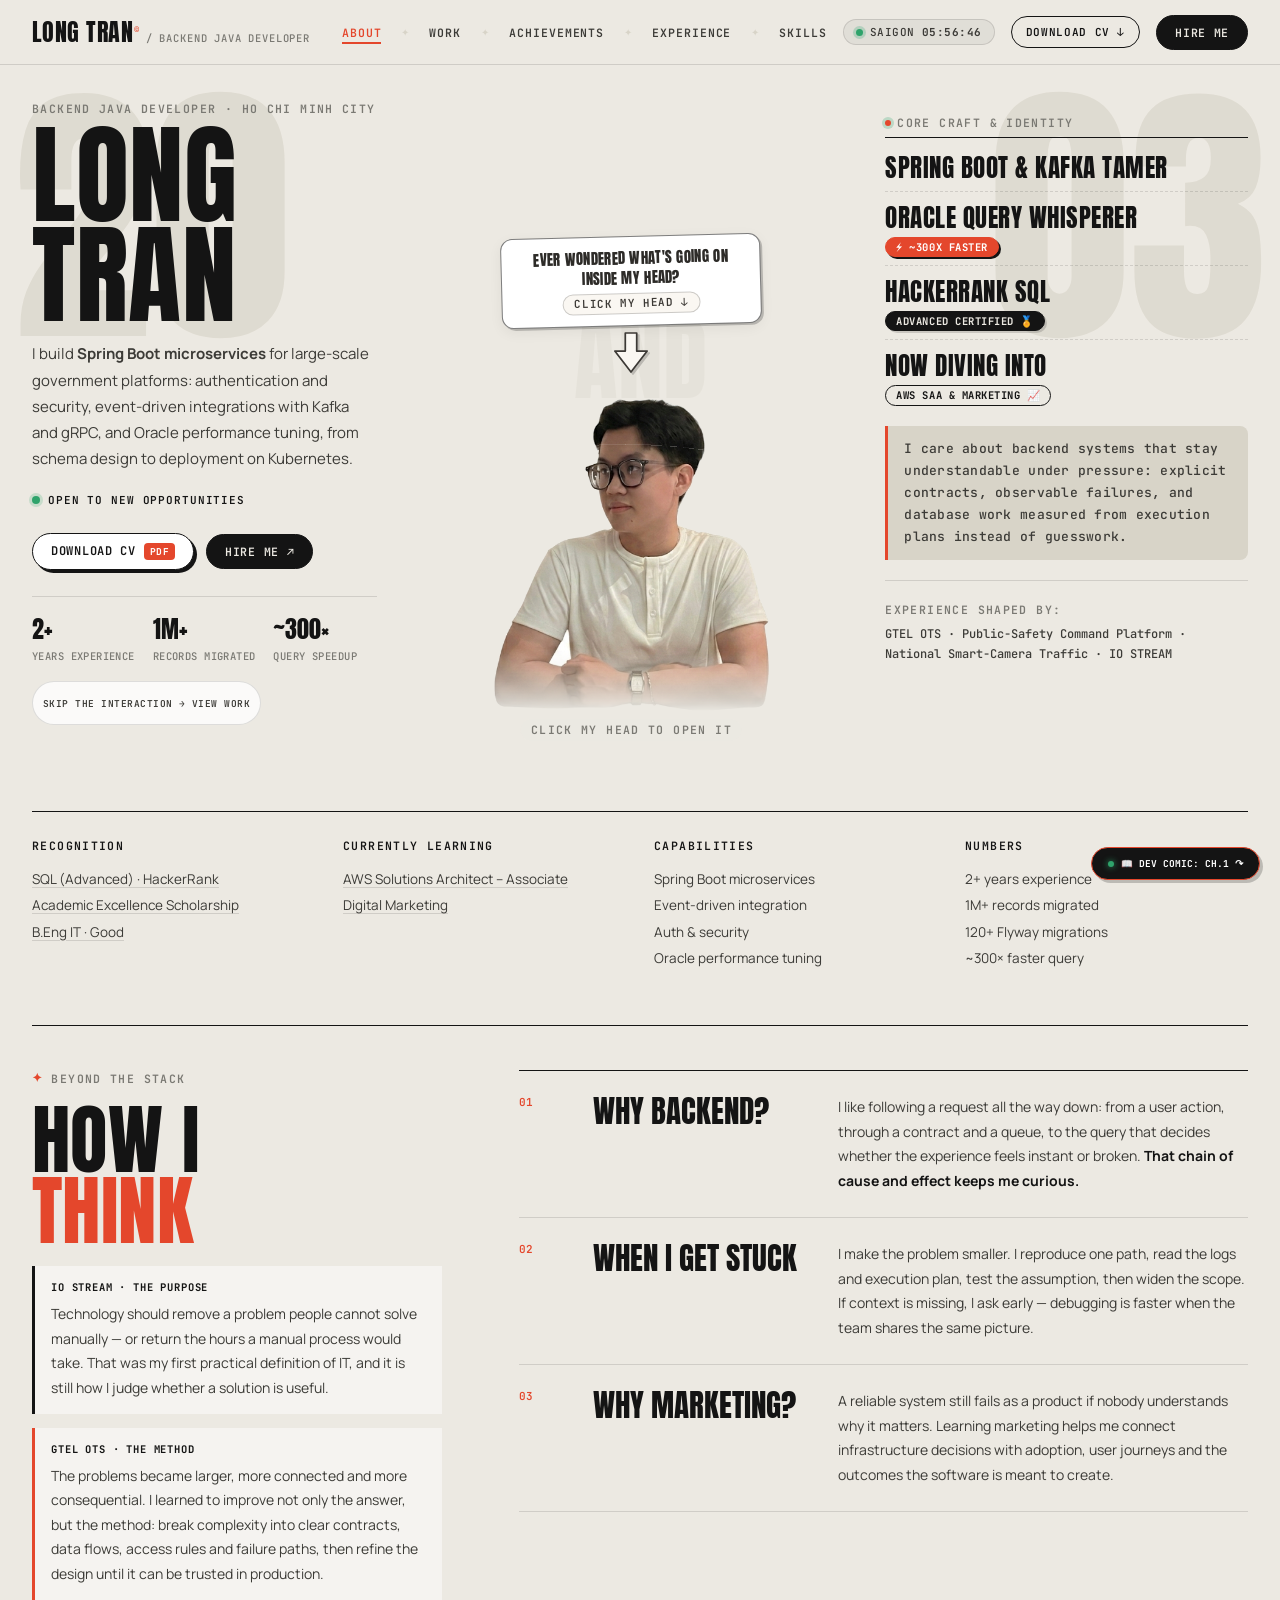
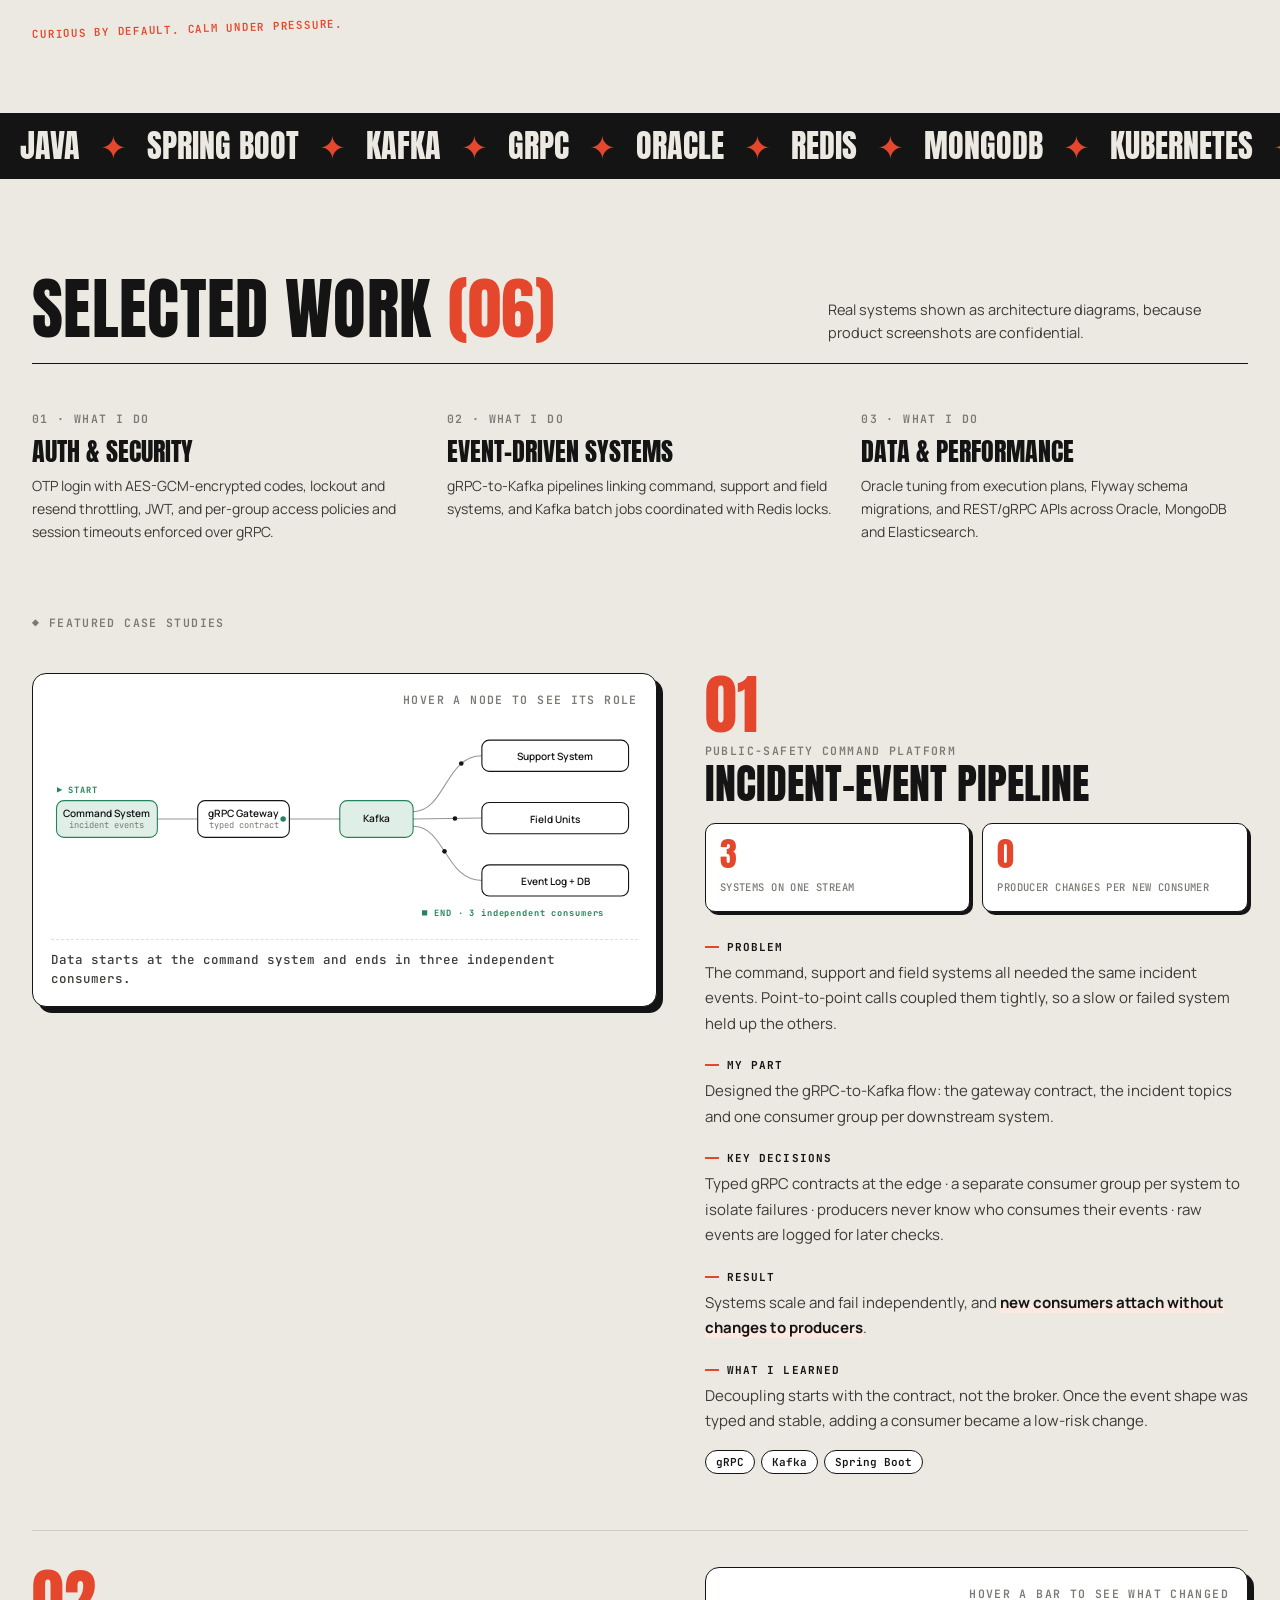
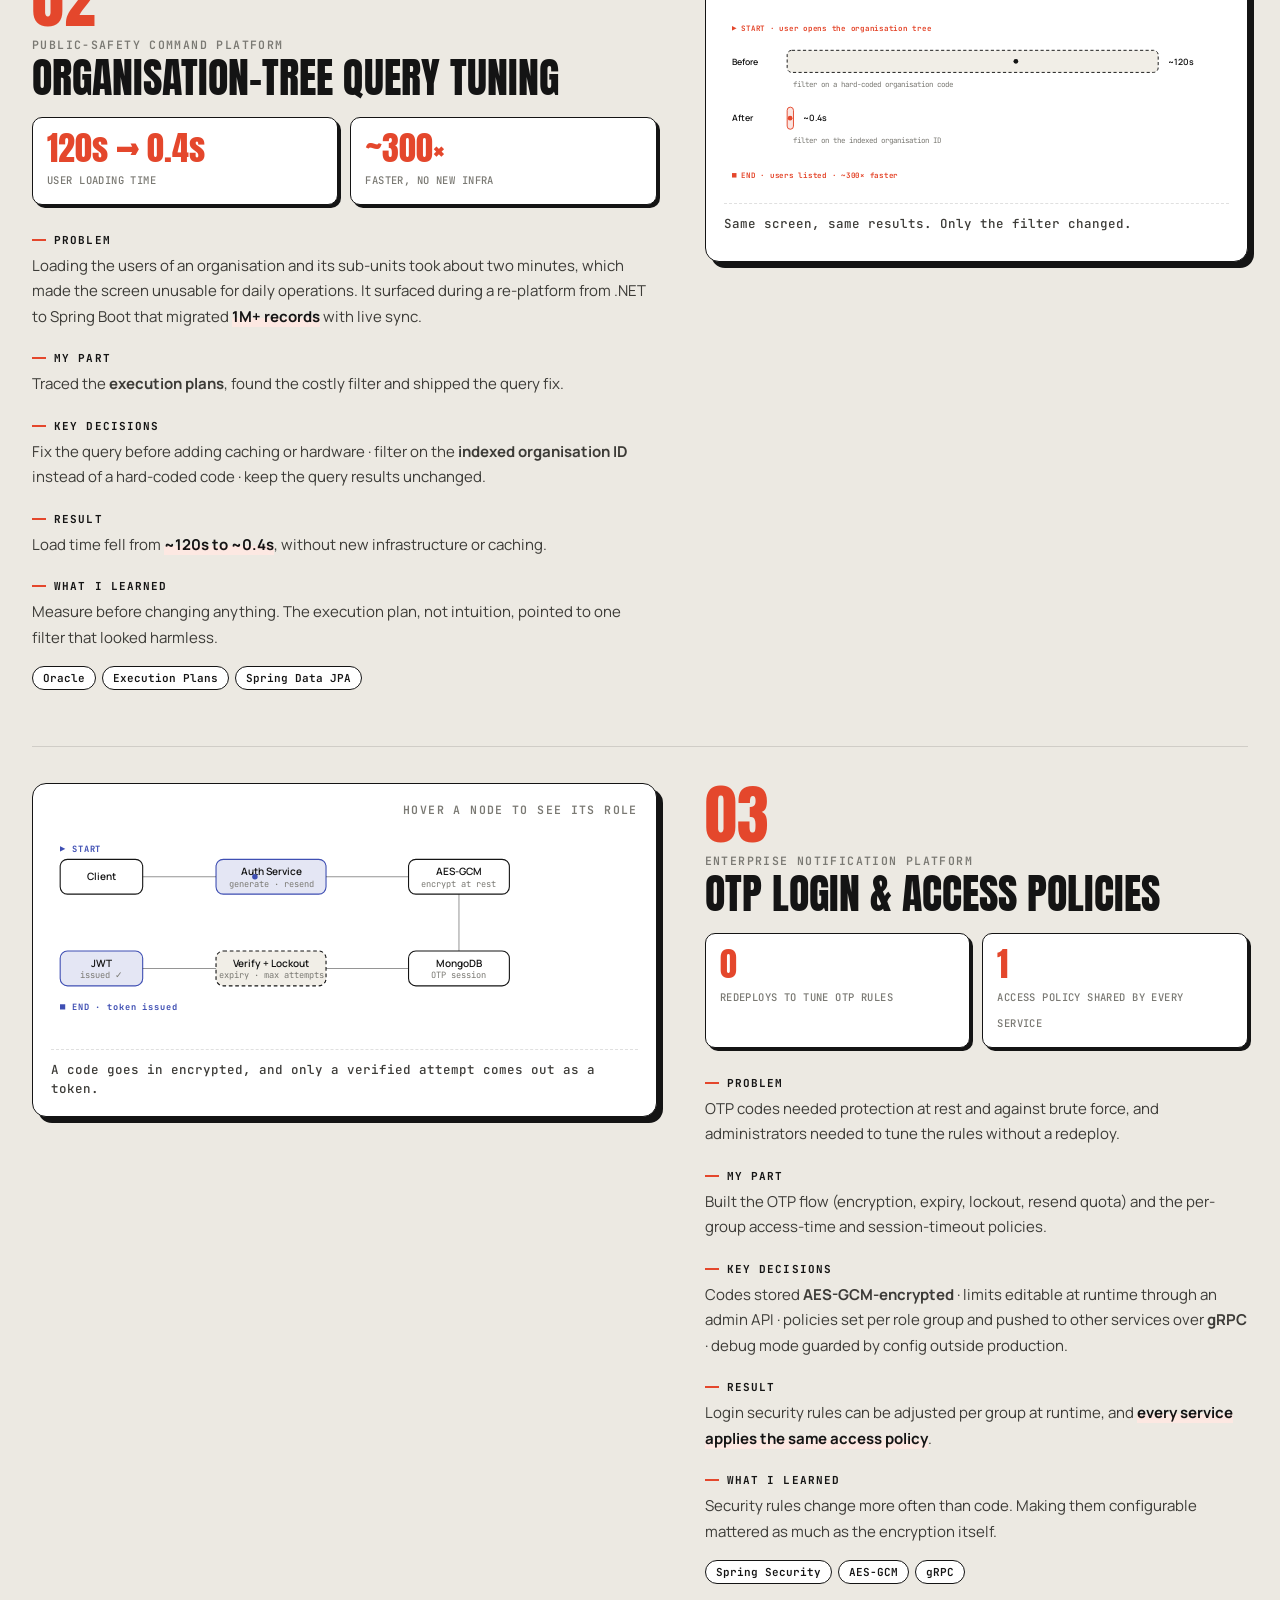
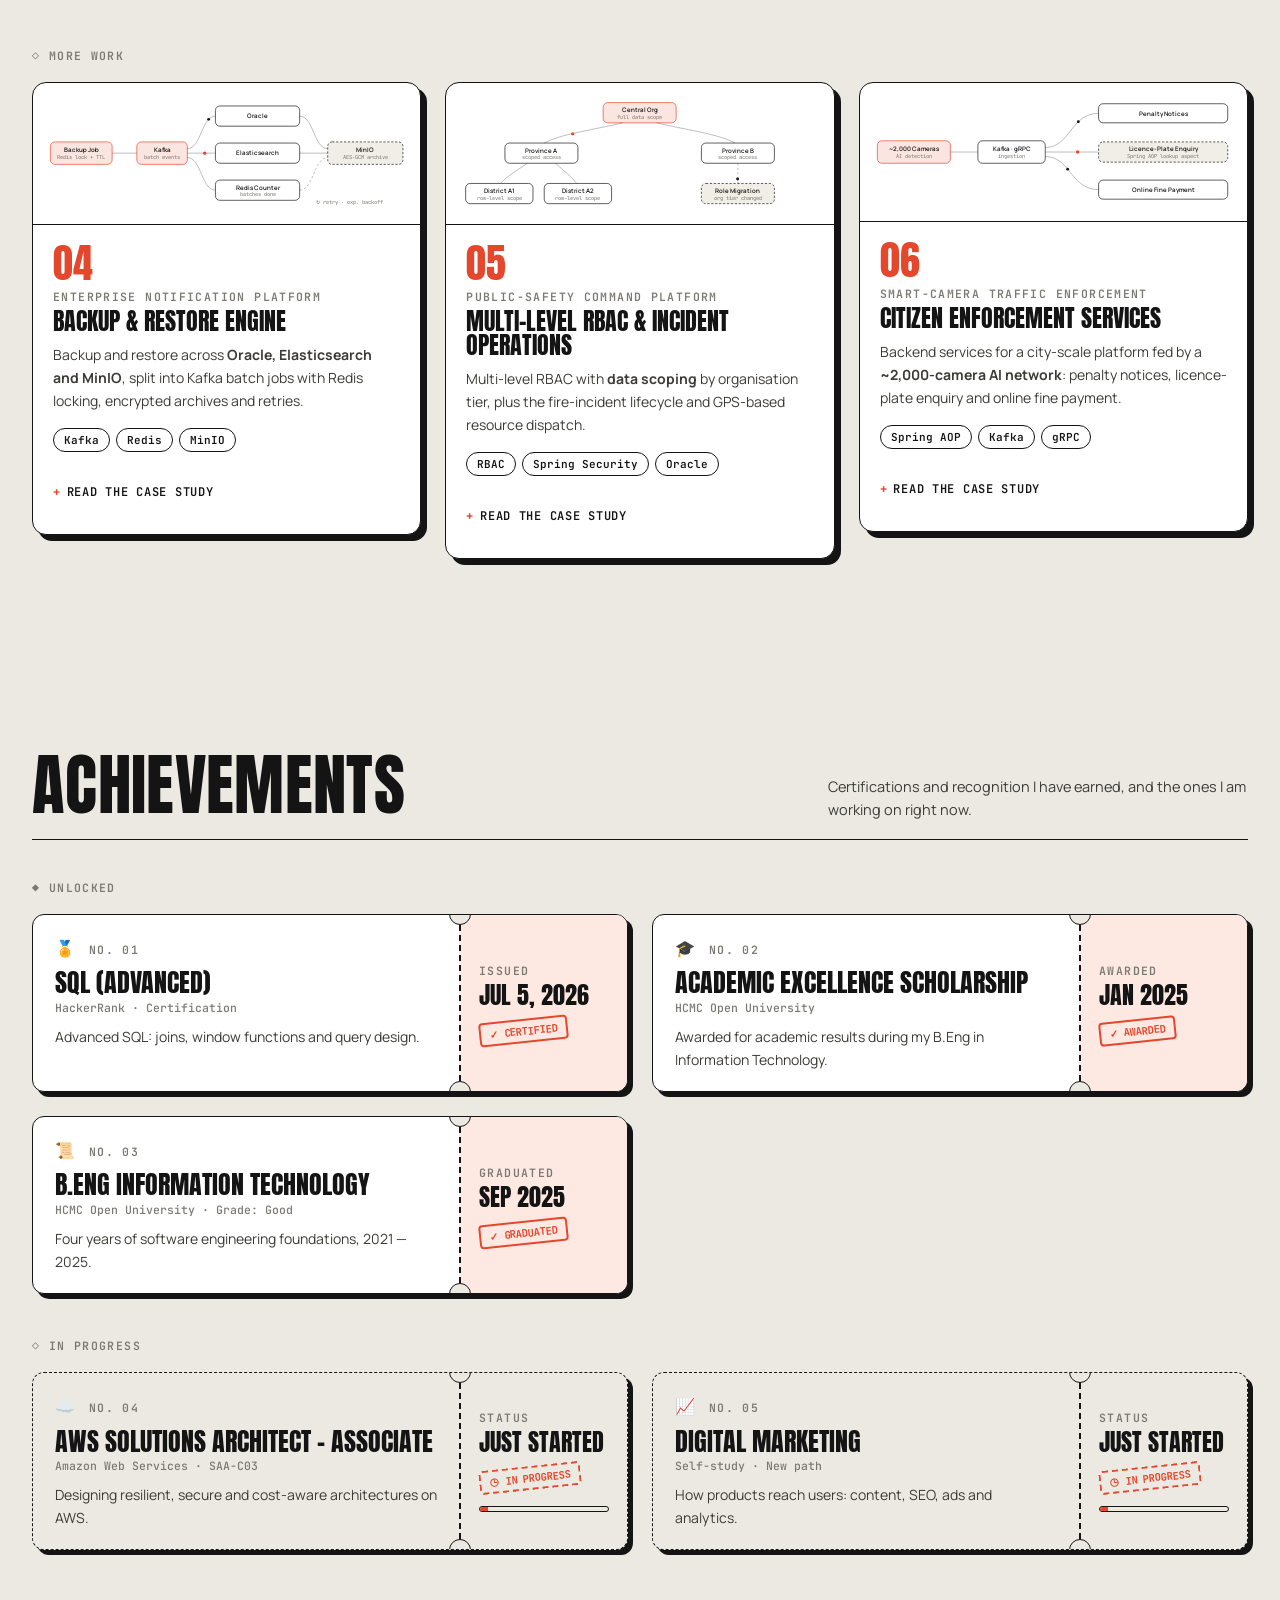
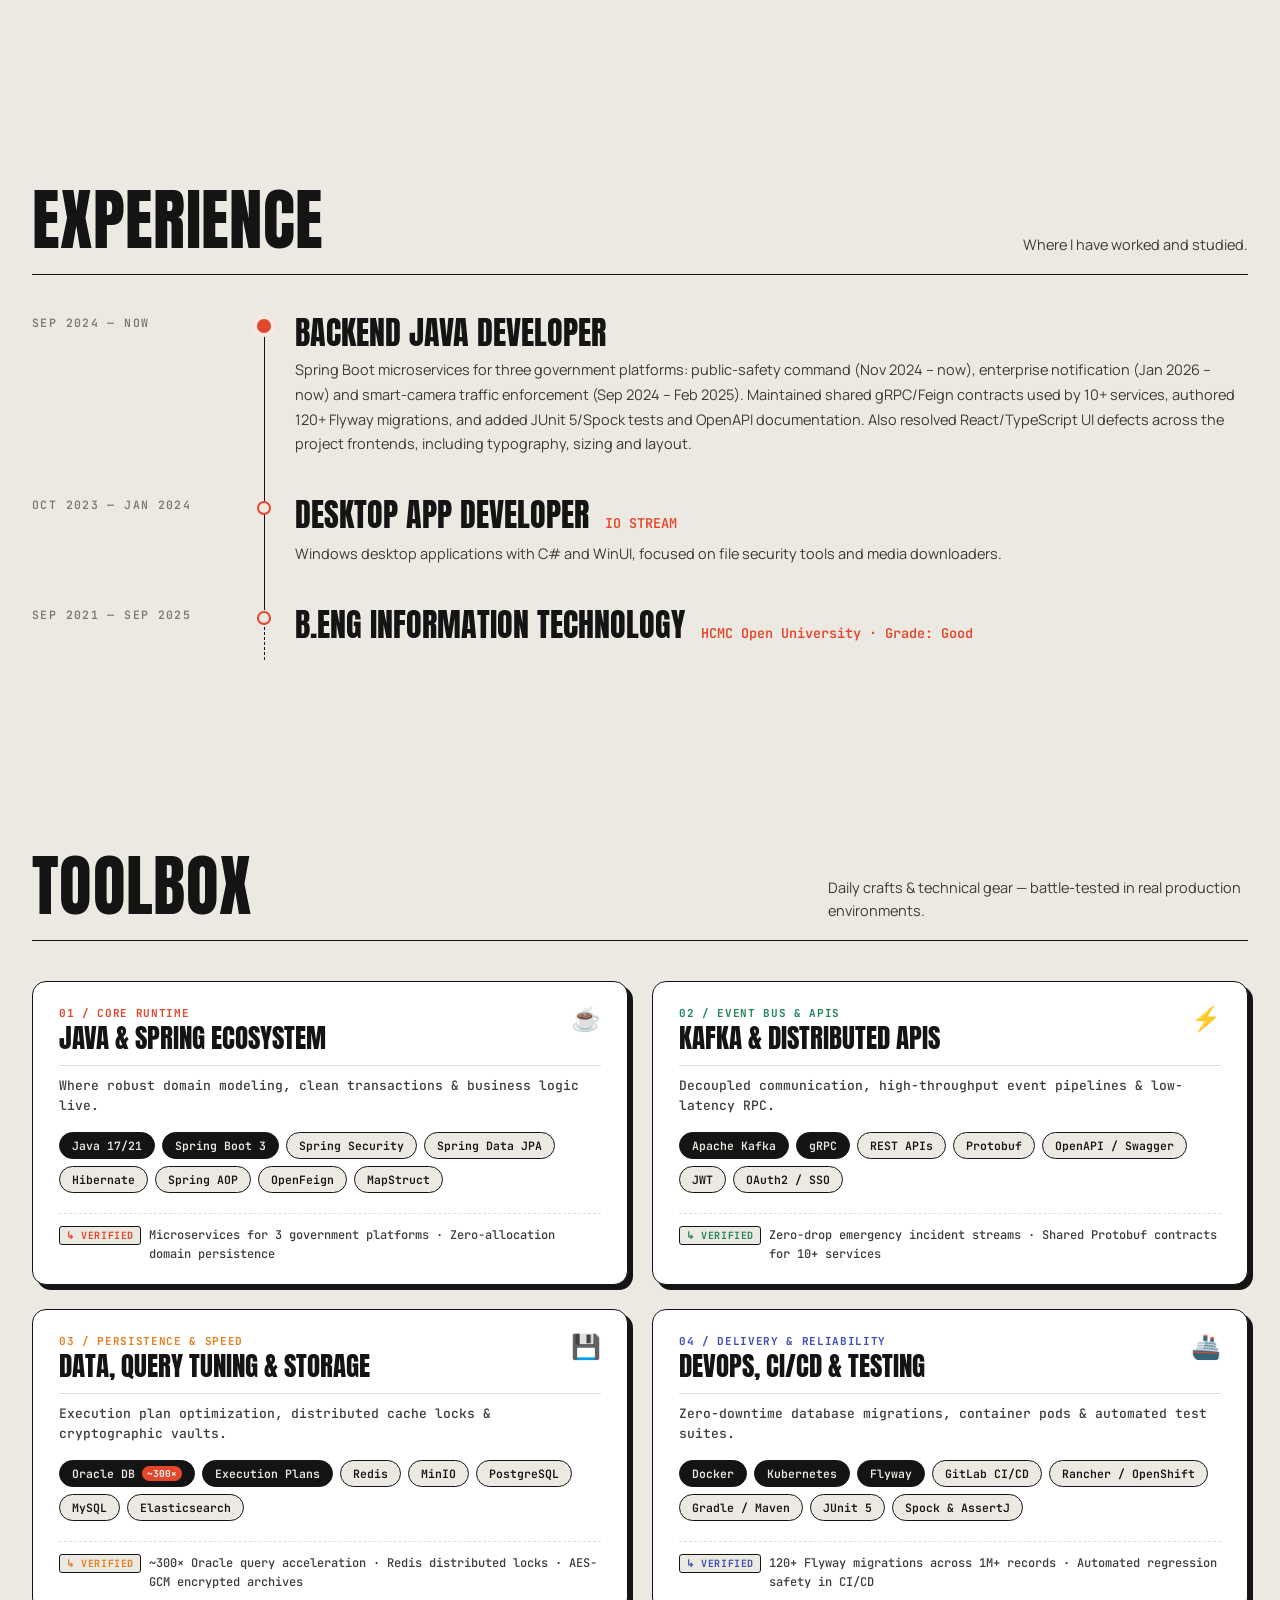
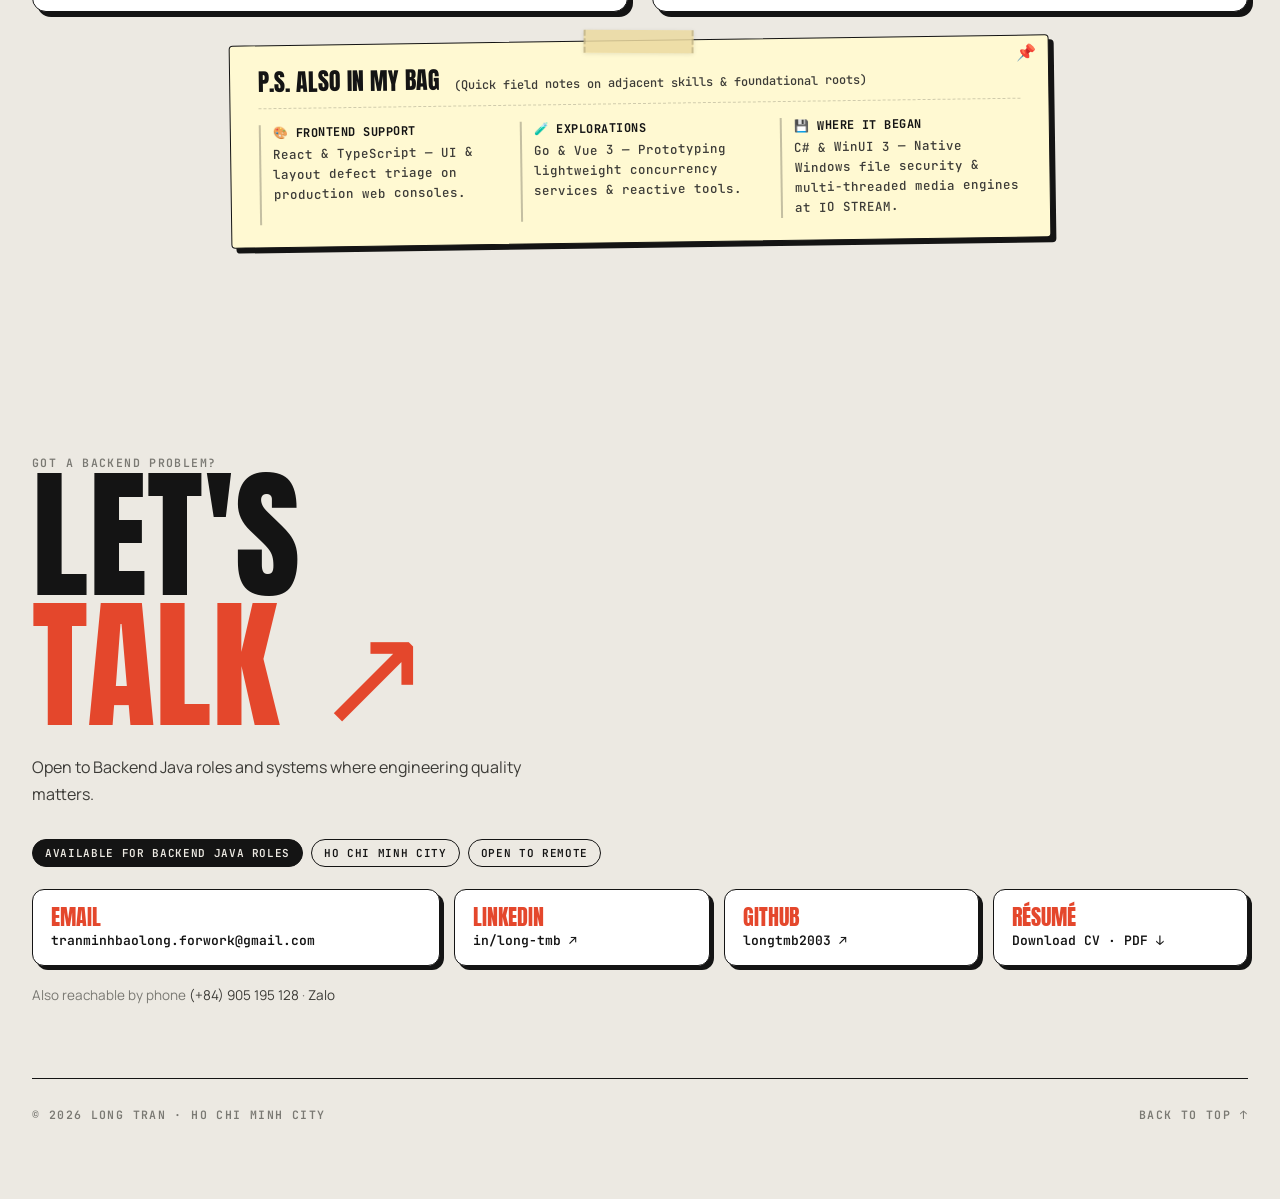
==== commit f1218184: "ui" ====
--- a/index.html
+++ b/index.html
@@ -1102,86 +1102,69 @@
 .xp-co { font-weight:600; font-size:13.5px; font-family:var(--mono); color:var(--accent); }
 .xp-desc { font-size:14.5px; line-height:1.7; color:var(--ink-2); }
 
-/* TOOLBOX / CREATIVE CRAFT PINBOARD & STICKY NOTE */
-.craft-grid {
+/* TOOLBOX / TECH STACK */
+.toolbox-grid {
   display:grid;
   grid-template-columns:repeat(2,1fr);
-  gap:26px;
+  gap:24px;
   margin-bottom:12px;
 }
-.craft-card {
-  position:relative;
+.tool-card {
+  display:flex;
+  flex-direction:column;
   background:var(--card);
   border:1.5px solid var(--ink);
-  border-radius:12px;
-  padding:28px 24px 20px;
-  box-shadow:4px 4px 0 var(--ink);
-  display:flex;
-  flex-direction:column;
+  border-radius:14px;
+  padding:24px 26px 20px;
+  box-shadow:5px 5px 0 var(--ink);
   transition:transform .2s ease, box-shadow .2s ease;
 }
-.craft-card:hover {
-  transform:translateY(-2px);
-  box-shadow:6px 6px 0 var(--ink);
-}
-
-/* WASHI TAPE STRIP */
-.washi-tape {
-  position:absolute;
-  top:-11px;
-  left:50%;
-  transform:translateX(-50%) rotate(var(--tape-rot, -1.2deg));
-  width:88px;
-  height:22px;
-  background:var(--tape-bg, rgba(225, 215, 175, 0.75));
-  border-left:2px dashed rgba(0,0,0,0.18);
-  border-right:2px dashed rgba(0,0,0,0.18);
-  box-shadow:0 1px 3px rgba(0,0,0,0.08);
-  pointer-events:none;
-  z-index:2;
-}
-
-/* CARD HEADER */
-.craft-card-head {
+.tool-card:hover {
+  transform:translate(-2px,-2px);
+  box-shadow:7px 7px 0 var(--ink);
+}
+.tool-card-head {
   display:flex;
   align-items:flex-start;
   justify-content:space-between;
   gap:12px;
-  margin-bottom:8px;
-}
-.craft-stamp {
+  margin-bottom:10px;
+  padding-bottom:12px;
+  border-bottom:1px solid var(--line);
+}
+.tool-card-meta {
+  display:flex;
+  flex-direction:column;
+  gap:2px;
+}
+.tool-card-stamp {
   font:700 11px var(--mono);
   text-transform:uppercase;
   letter-spacing:0.06em;
-  color:var(--craft-accent, var(--accent));
-  display:flex;
-  align-items:center;
-  gap:6px;
-}
-.craft-stamp .emoji {
-  font-size:15px;
-}
-.craft-card h3 {
-  font:400 clamp(21px,2.2vw,26px)/1.15 var(--display);
+  color:var(--card-accent, var(--accent));
+}
+.tool-card h3 {
+  font:400 clamp(22px,2.2vw,27px)/1.15 var(--display);
   text-transform:uppercase;
   color:var(--ink);
-  margin-bottom:4px;
-}
-.craft-card-desc {
-  font:500 12.5px/1.55 var(--mono);
-  color:var(--mute);
+}
+.tool-card-icon {
+  font-size:24px;
+  line-height:1;
+}
+.tool-card-desc {
+  font:500 13px/1.55 var(--mono);
+  color:var(--ink-2);
   margin-bottom:16px;
 }
-
-/* CHIP TAGS */
-.craft-tags {
+.tool-chips {
   display:flex;
   flex-wrap:wrap;
   gap:7px;
-  margin-bottom:18px;
+  margin-bottom:20px;
   flex:1;
 }
-.craft-tag {
+.tool-chip {
   display:inline-flex;
   align-items:center;
   gap:5px;
@@ -1193,15 +1176,15 @@
   border-radius:99px;
   transition:transform .15s ease, background .15s ease;
 }
-.craft-tag:hover {
+.tool-chip:hover {
   transform:translateY(-1px);
 }
-.craft-tag.core {
+.tool-chip.core {
   background:var(--ink);
   color:var(--paper);
   border-color:var(--ink);
 }
-.craft-tag.highlight small {
+.tool-chip.highlight small {
   font-size:9.5px;
   padding:1px 5px;
   background:var(--accent);
@@ -1210,30 +1193,43 @@
   font-weight:700;
   margin-left:2px;
 }
-
-/* PROOF FOOTER */
-.craft-proof {
+.tool-proof {
+  display:flex;
+  align-items:baseline;
+  gap:8px;
   padding-top:12px;
   border-top:1px dashed var(--line);
   font:500 12px/1.55 var(--mono);
   color:var(--ink-2);
 }
-.craft-proof span {
-  color:var(--craft-accent, var(--accent));
-  font-weight:700;
-  margin-right:4px;
+.tool-proof-tag {
+  font:700 10px var(--mono);
+  text-transform:uppercase;
+  letter-spacing:0.06em;
+  padding:2px 6px;
+  background:var(--paper);
+  border:1px solid var(--ink);
+  border-radius:3px;
+  color:var(--card-accent, var(--accent));
+  white-space:nowrap;
 }
 
 /* AUTHENTIC YELLOW STICKY NOTE */
+.sticky-note-wrap {
+  display:flex;
+  justify-content:center;
+  margin-top:28px;
+  margin-bottom:20px;
+}
 .sticky-note {
   position:relative;
+  width:100%;
+  max-width:820px;
   background:#FFF9D2;
   border:1.5px solid var(--ink);
   border-radius:4px;
   box-shadow:5px 5px 0 var(--ink);
-  padding:28px 28px 24px;
-  margin-top:20px;
-  margin-bottom:24px;
+  padding:24px 28px 22px;
   transform:rotate(-0.8deg);
   transition:transform .2s ease, box-shadow .2s ease;
 }
@@ -1241,13 +1237,20 @@
   transform:rotate(0deg) translateY(-2px);
   box-shadow:7px 7px 0 var(--ink);
 }
+.sticky-pin {
+  position:absolute;
+  top:8px;
+  right:12px;
+  font-size:16px;
+  line-height:1;
+}
 .sticky-tape {
   position:absolute;
-  top:-12px;
+  top:-11px;
   left:50%;
   transform:translateX(-50%) rotate(1deg);
   width:110px;
-  height:24px;
+  height:23px;
   background:rgba(235, 218, 160, 0.85);
   border-left:2px dashed rgba(0,0,0,0.15);
   border-right:2px dashed rgba(0,0,0,0.15);
@@ -1267,9 +1270,6 @@
   font:400 clamp(20px,2vw,24px)/1 var(--display);
   text-transform:uppercase;
   color:var(--ink);
-  display:flex;
-  align-items:center;
-  gap:8px;
 }
 .sticky-head .sticky-sub {
   font:500 12px var(--mono);
@@ -1320,6 +1320,867 @@
   margin-top:72px;
 }
 
+/* DIRECTION 1 (REFINED): TELEMETRY HUD & 3D DEV COMIC POCKET BOOK */
+.arch-blueprint-layer {
+  display: none;
+}
+.book-dock {
+  display: none;
+}
+.book-mobile-pill {
+  display: none;
+}
+.comic-reader-overlay {
+  position: fixed;
+  inset: 0;
+  z-index: 700;
+  background: rgba(18, 17, 16, 0.75);
+  backdrop-filter: blur(8px);
+  display: flex;
+  justify-content: center;
+  align-items: center;
+  opacity: 0;
+  pointer-events: none;
+  transition: opacity 0.3s ease;
+  font-family: var(--mono);
+}
+.comic-reader-overlay.active {
+  opacity: 1;
+  pointer-events: auto;
+}
+
+@media (min-width: 1380px) {
+  .wrap {
+    max-width: 1160px;
+  }
+  .arch-blueprint-layer {
+    display: block;
+    position: fixed;
+    inset: 0;
+    pointer-events: none;
+    z-index: 4;
+    user-select: none;
+    overflow: hidden;
+  }
+
+  /* LEFT SIDEBAR: DELUXE 3D POCKET DEV NOTEBOOK */
+  .book-dock {
+    display: flex;
+    flex-direction: column;
+    align-items: center;
+    position: fixed;
+    left: 20px;
+    top: 92px;
+    z-index: 45;
+    user-select: none;
+    cursor: pointer;
+    perspective: 1200px;
+  }
+  .book-dock-tag {
+    font-size: 8.5px;
+    font-weight: 700;
+    letter-spacing: 0.15em;
+    color: var(--mute);
+    margin-bottom: 8px;
+    display: flex;
+    align-items: center;
+    gap: 6px;
+  }
+  .book-dock-tag .pulse-dot {
+    width: 6px;
+    height: 6px;
+    border-radius: 50%;
+    background: var(--accent);
+    box-shadow: 0 0 7px var(--accent);
+    animation: bookDotBlink 2.4s infinite;
+  }
+  @keyframes bookDotBlink {
+    0%, 100% { opacity: 1; transform: scale(1); }
+    50% { opacity: 0.35; transform: scale(0.85); }
+  }
+  .book-pocket-card {
+    width: 116px;
+    height: 164px;
+    background:
+      radial-gradient(ellipse at 30% 20%, rgba(255, 255, 255, 0.08) 0%, transparent 60%),
+      linear-gradient(145deg, #2D2721 0%, #1A1714 45%, #231E1A 100%);
+    border-radius: 5px 9px 9px 5px;
+    position: relative;
+    padding: 12px 10px;
+    box-sizing: border-box;
+    display: flex;
+    flex-direction: column;
+    justify-content: space-between;
+    transition: transform 0.35s cubic-bezier(0.2, 0, 0, 1), box-shadow 0.35s ease;
+    border-top: 1px solid rgba(255, 255, 255, 0.2);
+    border-right: 1px solid rgba(255, 255, 255, 0.08);
+    /* Multi-layered Realistic Paper Stack Edge */
+    box-shadow:
+      1px 1px 0 #F8F5EE,
+      2px 2px 0 #ECE6D8,
+      3px 3px 0 #E2DAC8,
+      4px 4px 0 #D6CDB8,
+      5px 5px 0 #C7BDA6,
+      10px 18px 32px rgba(0, 0, 0, 0.38),
+      0 3px 8px rgba(0, 0, 0, 0.22);
+  }
+  .book-dock:hover .book-pocket-card {
+    transform: translateY(-8px) rotateY(-11deg) rotateX(5deg) scale(1.04);
+    box-shadow:
+      2px 2px 0 #F8F5EE,
+      4px 4px 0 #ECE6D8,
+      6px 6px 0 #E2DAC8,
+      8px 8px 0 #D6CDB8,
+      10px 10px 0 #C7BDA6,
+      16px 26px 42px rgba(0, 0, 0, 0.44),
+      0 6px 14px rgba(0, 0, 0, 0.28);
+  }
+
+  /* Stitched Spine */
+  .book-spine-stitch {
+    position: absolute;
+    left: 0;
+    top: 0;
+    bottom: 0;
+    width: 12px;
+    background: linear-gradient(90deg, #110F0E 0%, #1A1715 70%, #0E0C0B 100%);
+    border-radius: 5px 0 0 5px;
+    border-right: 1.5px dashed rgba(220, 175, 100, 0.55);
+    box-shadow:
+      inset 1.5px 0 2px rgba(255, 255, 255, 0.12),
+      inset -1px 0 2px rgba(0, 0, 0, 0.5),
+      1.5px 0 3px rgba(0, 0, 0, 0.45);
+  }
+
+  /* Vertical Elastic Closure Band with Brass Clip */
+  .book-elastic-band {
+    position: absolute;
+    right: 16px;
+    top: 0;
+    bottom: 0;
+    width: 6px;
+    background: linear-gradient(90deg, #151311 0%, #221E1B 50%, #141210 100%);
+    border-left: 1px solid rgba(255, 255, 255, 0.08);
+    border-right: 1px solid rgba(0, 0, 0, 0.4);
+    box-shadow: 1px 0 3px rgba(0, 0, 0, 0.35);
+    z-index: 4;
+    display: flex;
+    align-items: center;
+    justify-content: center;
+  }
+  .book-brass-slider {
+    width: 10px;
+    height: 14px;
+    background: linear-gradient(135deg, #FFEAB8 0%, #D4A359 50%, #8A6424 100%);
+    border-radius: 2px;
+    box-shadow: 0 1px 3px rgba(0, 0, 0, 0.4), inset 0 1px 0 rgba(255, 255, 255, 0.5);
+    display: flex;
+    align-items: center;
+    justify-content: center;
+  }
+  .book-brass-slider::after {
+    content: '';
+    width: 4px;
+    height: 6px;
+    border-left: 1px solid rgba(0, 0, 0, 0.45);
+    border-right: 1px solid rgba(0, 0, 0, 0.45);
+  }
+
+  /* Brass Corner Clips */
+  .corner-brass {
+    position: absolute;
+    width: 16px;
+    height: 16px;
+    background: linear-gradient(135deg, #FFEAB8 0%, #D4A359 55%, #845F20 100%);
+    box-shadow: 0 1px 2px rgba(0, 0, 0, 0.35);
+    z-index: 6;
+  }
+  .corner-brass::after {
+    content: '';
+    position: absolute;
+    width: 3px;
+    height: 3px;
+    border-radius: 50%;
+    background: radial-gradient(circle, #5A3E12 40%, transparent 60%);
+  }
+  .corner-brass.top-right {
+    top: 0;
+    right: 0;
+    border-radius: 0 9px 0 0;
+    clip-path: polygon(100% 0, 0 0, 100% 100%);
+  }
+  .corner-brass.top-right::after {
+    top: 3px;
+    right: 3px;
+  }
+  .corner-brass.bottom-right {
+    bottom: 0;
+    right: 0;
+    border-radius: 0 0 9px 0;
+    clip-path: polygon(100% 100%, 0 100%, 100% 0);
+  }
+  .corner-brass.bottom-right::after {
+    bottom: 3px;
+    right: 3px;
+  }
+
+  /* Crimson Satin Ribbon Bookmark */
+  .book-pocket-ribbon {
+    position: absolute;
+    bottom: -20px;
+    left: 24px;
+    width: 12px;
+    height: 26px;
+    background: linear-gradient(180deg, #E6432B 0%, #B52A15 65%, #8C1C0C 100%);
+    clip-path: polygon(0 0, 100% 0, 100% 100%, 50% 74%, 0 100%);
+    box-shadow: 2px 5px 8px rgba(0, 0, 0, 0.38);
+    z-index: 7;
+    animation: ribbonFlutter 3.2s ease-in-out infinite;
+  }
+  @keyframes ribbonFlutter {
+    0%, 100% { transform: rotate(0deg); }
+    50% { transform: rotate(3.5deg) skewX(2deg); }
+  }
+
+  /* Cover Hot-Foil Debossed Content */
+  .cover-header {
+    margin-left: 8px;
+    display: flex;
+    justify-content: space-between;
+    align-items: center;
+    padding-right: 14px;
+  }
+  .cover-header-tag {
+    font-size: 7px;
+    color: var(--gold, #D4A359);
+    letter-spacing: 0.14em;
+    font-weight: 800;
+    text-shadow: 0 1px 0 rgba(0, 0, 0, 0.8), 0 -1px 0 rgba(255, 255, 255, 0.15);
+  }
+  .cover-header-rev {
+    font-size: 6.5px;
+    color: rgba(212, 163, 89, 0.7);
+    font-weight: 600;
+  }
+
+  .cover-emblem {
+    margin-left: 6px;
+    text-align: center;
+    margin-top: 6px;
+    padding-right: 14px;
+  }
+  .cover-seal-circle {
+    width: 38px;
+    height: 38px;
+    margin: 0 auto 6px;
+    border: 1.5px dashed rgba(212, 163, 89, 0.75);
+    border-radius: 50%;
+    display: flex;
+    align-items: center;
+    justify-content: center;
+    box-shadow:
+      inset 0 0 8px rgba(212, 163, 89, 0.3),
+      0 1px 2px rgba(0, 0, 0, 0.5);
+    background: radial-gradient(circle, rgba(212, 163, 89, 0.15) 0%, transparent 75%);
+  }
+  .cover-title-main {
+    font-size: 10px;
+    font-weight: 800;
+    color: #FFF;
+    letter-spacing: 0.12em;
+    line-height: 1.25;
+    text-shadow: 0 1px 3px rgba(0, 0, 0, 0.8);
+  }
+  .cover-title-sub {
+    font-size: 7.5px;
+    color: var(--gold-light, #FCEFD2);
+    letter-spacing: 0.1em;
+    margin-top: 3px;
+    text-shadow: 0 1px 2px rgba(0, 0, 0, 0.7);
+  }
+
+  .cover-action-badge {
+    margin-left: 6px;
+    margin-right: 12px;
+    background: rgba(255, 255, 255, 0.08);
+    border: 1px solid rgba(212, 163, 89, 0.35);
+    border-radius: 4px;
+    padding: 4px 0;
+    text-align: center;
+    font-size: 7.5px;
+    font-weight: 800;
+    color: var(--gold-light, #FCEFD2);
+    letter-spacing: 0.08em;
+    transition: all 0.2s ease;
+    box-shadow: inset 0 1px 0 rgba(255, 255, 255, 0.1);
+  }
+  .book-dock:hover .cover-action-badge {
+    background: var(--accent);
+    border-color: var(--accent);
+    color: #FFF;
+    box-shadow: 0 3px 8px rgba(228, 71, 44, 0.4);
+  }
+
+  .book-dock-status {
+    margin-top: 24px;
+    font-size: 8.5px;
+    color: var(--ink-2);
+    font-weight: 600;
+    text-align: center;
+    line-height: 1.45;
+    max-width: 116px;
+  }
+  .book-dock-status span {
+    display: block;
+    color: var(--accent);
+    font-size: 7.5px;
+    letter-spacing: 0.1em;
+    font-weight: 800;
+    margin-bottom: 2px;
+  }
+
+  /* RIGHT MARGIN: TELEMETRY & ARCHITECTURE HUD (ENLARGED & PRECISE) */
+  .arch-margin-right {
+    position: absolute;
+    right: 20px;
+    top: 92px;
+    bottom: 28px;
+    width: 118px;
+    display: flex;
+    flex-direction: column;
+    justify-content: space-between;
+    align-items: flex-end;
+    font-family: var(--mono);
+  }
+  .arch-spec-block {
+    text-align: right;
+    border-top: 1.5px solid var(--line);
+    border-right: 1.5px solid var(--line);
+    padding: 8px 10px 10px 12px;
+    background: rgba(255, 255, 255, 0.45);
+    border-radius: 0 4px 0 0;
+  }
+  .arch-spec-corner {
+    font-size: 13px;
+    font-weight: 800;
+    color: var(--accent);
+    line-height: 1;
+    margin-bottom: 3px;
+  }
+  .arch-spec-title {
+    font-size: 9.5px;
+    font-weight: 800;
+    letter-spacing: 0.12em;
+    color: var(--ink);
+    margin-bottom: 5px;
+  }
+  .arch-spec-row {
+    font-size: 8px;
+    color: var(--mute);
+    display: flex;
+    justify-content: flex-end;
+    gap: 6px;
+    line-height: 1.5;
+  }
+  .arch-spec-row strong {
+    color: var(--ink);
+    font-weight: 700;
+  }
+
+  .arch-telemetry-hud {
+    background: rgba(250, 247, 242, 0.92);
+    backdrop-filter: blur(10px);
+    border: 1.5px solid rgba(60, 57, 53, 0.18);
+    border-radius: 6px;
+    padding: 11px 11px;
+    width: 100%;
+    box-sizing: border-box;
+    box-shadow: 4px 4px 0 rgba(0, 0, 0, 0.07);
+  }
+  .arch-hud-header {
+    display: flex;
+    justify-content: space-between;
+    align-items: center;
+    margin-bottom: 9px;
+    padding-bottom: 6px;
+    border-bottom: 1px dashed var(--line);
+  }
+  .arch-hud-pulse-box {
+    display: flex;
+    align-items: center;
+    gap: 5px;
+  }
+  .arch-hud-pulse {
+    width: 5px;
+    height: 5px;
+    border-radius: 50%;
+    background: var(--green);
+    box-shadow: 0 0 5px var(--green);
+    animation: archHudBlink 2.6s infinite;
+  }
+  @keyframes archHudBlink {
+    0%, 100% { opacity: 1; }
+    50% { opacity: 0.35; }
+  }
+  .arch-hud-title {
+    font-size: 9px;
+    font-weight: 800;
+    letter-spacing: 0.12em;
+    color: var(--ink);
+  }
+  .hud-live-bars {
+    display: flex;
+    align-items: flex-end;
+    gap: 2px;
+    height: 11px;
+  }
+  .hud-live-bar {
+    width: 2px;
+    background: var(--green);
+    border-radius: 1px;
+    animation: hudBarPulse 1.2s ease-in-out infinite alternate;
+  }
+  .hud-live-bar:nth-child(1) { height: 40%; animation-delay: 0.1s; }
+  .hud-live-bar:nth-child(2) { height: 90%; animation-delay: 0.35s; }
+  .hud-live-bar:nth-child(3) { height: 65%; animation-delay: 0.2s; }
+  .hud-live-bar:nth-child(4) { height: 100%; animation-delay: 0.45s; }
+  @keyframes hudBarPulse {
+    0% { height: 25%; }
+    100% { height: 100%; }
+  }
+
+  .arch-hud-body {
+    display: flex;
+    flex-direction: column;
+    gap: 4px;
+  }
+  .arch-hud-metric {
+    display: flex;
+    justify-content: space-between;
+    align-items: center;
+    font-size: 9px;
+    line-height: 1.5;
+  }
+  .arch-hud-label {
+    color: var(--mute);
+    font-weight: 600;
+  }
+  .arch-hud-val {
+    color: var(--ink);
+    font-weight: 700;
+  }
+  #archElevVal {
+    color: var(--accent);
+    font-size: 10px;
+    font-weight: 800;
+  }
+  #archZoneVal {
+    color: var(--c-indigo, #3857B2);
+    font-weight: 800;
+  }
+  .arch-hud-footer {
+    margin-top: 9px;
+    padding-top: 6px;
+    border-top: 1px dashed var(--line);
+    font-size: 8px;
+    color: var(--green);
+    font-weight: 800;
+    display: flex;
+    align-items: center;
+    gap: 4px;
+  }
+  .status-live-dot {
+    width: 5px;
+    height: 5px;
+    border-radius: 50%;
+    background: var(--green);
+    box-shadow: 0 0 5px var(--green);
+  }
+
+  .arch-coord-block {
+    text-align: right;
+    font-size: 9px;
+    color: var(--mute);
+    padding: 6px 10px 4px 12px;
+    border-right: 1.5px solid var(--line);
+    border-bottom: 1.5px solid var(--line);
+    background: rgba(255, 255, 255, 0.45);
+    border-radius: 0 0 4px 0;
+  }
+  .arch-coord-row strong {
+    color: var(--ink);
+    font-weight: 700;
+    margin-left: 4px;
+  }
+  .arch-coord-corner {
+    font-size: 13px;
+    font-weight: 800;
+    color: var(--accent);
+    margin-top: 2px;
+  }
+}
+
+@media (min-width: 1600px) {
+  .wrap {
+    max-width: 1240px;
+  }
+}
+
+@media (max-width: 1379px) {
+  .book-mobile-pill {
+    display: flex;
+    align-items: center;
+    gap: 7px;
+    position: fixed;
+    right: 20px;
+    bottom: 20px;
+    z-index: 120;
+    background: var(--ink);
+    color: #fff;
+    border: 1px solid var(--accent);
+    box-shadow: 3px 3px 0 rgba(0, 0, 0, 0.2);
+    padding: 9px 16px;
+    border-radius: 99px;
+    font-family: var(--mono);
+    font-size: 9.5px;
+    font-weight: 700;
+    cursor: pointer;
+    transition: transform 0.2s, background 0.2s;
+  }
+  .book-mobile-pill:hover {
+    background: var(--accent);
+    transform: translateY(-2px);
+  }
+  .book-mobile-pill .pill-dot {
+    width: 6px;
+    height: 6px;
+    border-radius: 50%;
+    background: #2FA36B;
+    box-shadow: 0 0 6px #2FA36B;
+  }
+}
+
+/* 3D COMIC READER SPREAD MODAL */
+.book-spread-modal {
+  display: flex;
+  flex-direction: column;
+  align-items: center;
+  width: min(94vw, 760px);
+  transform: scale(0.92);
+  transition: transform 0.35s cubic-bezier(0.2, 1, 0.4, 1);
+}
+.comic-reader-overlay.active .book-spread-modal {
+  transform: scale(1);
+}
+.book-modal-topbar {
+  width: 100%;
+  display: flex;
+  justify-content: space-between;
+  align-items: center;
+  color: #fff;
+  font-size: 9.5px;
+  letter-spacing: 0.08em;
+  margin-bottom: 12px;
+}
+.book-quick-tabs {
+  display: flex;
+  align-items: center;
+  gap: 6px;
+}
+.book-quick-tab {
+  background: rgba(255, 255, 255, 0.1);
+  border: 1px solid rgba(255, 255, 255, 0.2);
+  color: rgba(255, 255, 255, 0.8);
+  font-family: inherit;
+  font-size: 8.5px;
+  padding: 3px 8px;
+  border-radius: 3px;
+  cursor: pointer;
+  transition: all 0.2s;
+}
+.book-quick-tab:hover,
+.book-quick-tab.active {
+  background: var(--accent);
+  border-color: var(--accent);
+  color: #fff;
+  font-weight: 700;
+}
+.book-close-btn {
+  background: rgba(255, 255, 255, 0.15);
+  border: 1px solid rgba(255, 255, 255, 0.3);
+  color: #fff;
+  font-family: inherit;
+  font-size: 9px;
+  padding: 4px 12px;
+  border-radius: 4px;
+  cursor: pointer;
+  transition: all 0.2s;
+}
+.book-close-btn:hover {
+  background: var(--accent);
+  border-color: var(--accent);
+}
+
+/* Book Cover Underlay for Deluxe Physicality */
+.book-cover-underlay {
+  width: 100%;
+  padding: 10px;
+  box-sizing: border-box;
+  background: #25201C;
+  border-radius: 9px;
+  box-shadow: 0 28px 60px rgba(0, 0, 0, 0.5), 0 10px 24px rgba(0, 0, 0, 0.3);
+  position: relative;
+  border-top: 1px solid rgba(255, 255, 255, 0.15);
+  border-right: 1px solid rgba(255, 255, 255, 0.08);
+}
+.book-cover-underlay .corner-brass {
+  position: absolute;
+  width: 18px;
+  height: 18px;
+  background: linear-gradient(135deg, #FFEAB8 0%, #D4A359 55%, #845F20 100%);
+  box-shadow: 0 1px 3px rgba(0, 0, 0, 0.4);
+  z-index: 5;
+}
+.book-cover-underlay .corner-brass.top-left {
+  top: 0; left: 0; border-radius: 9px 0 0 0; clip-path: polygon(0 0, 100% 0, 0 100%);
+}
+.book-cover-underlay .corner-brass.top-right {
+  top: 0; right: 0; border-radius: 0 9px 0 0; clip-path: polygon(100% 0, 0 0, 100% 100%);
+}
+.book-cover-underlay .corner-brass.bottom-left {
+  bottom: 0; left: 0; border-radius: 0 0 0 9px; clip-path: polygon(0 100%, 100% 100%, 0 0);
+}
+.book-cover-underlay .corner-brass.bottom-right {
+  bottom: 0; right: 0; border-radius: 0 0 9px 0; clip-path: polygon(100% 100%, 0 100%, 100% 0);
+}
+
+.book-open-spread {
+  width: 100%;
+  height: min(76vh, 440px);
+  perspective: 1600px;
+  position: relative;
+  display: flex;
+  border-radius: 4px 6px 6px 4px;
+  background: #FAF7F0;
+  user-select: none;
+  overflow: hidden;
+  box-shadow: inset 0 0 10px rgba(0, 0, 0, 0.15);
+}
+.center-spine-gutter {
+  position: absolute;
+  left: 50%;
+  top: 0;
+  bottom: 0;
+  width: 34px;
+  transform: translateX(-50%);
+  background: linear-gradient(90deg,
+    rgba(0, 0, 0, 0.06) 0%,
+    rgba(0, 0, 0, 0.22) 46%,
+    rgba(0, 0, 0, 0.26) 50%,
+    rgba(0, 0, 0, 0.22) 54%,
+    rgba(0, 0, 0, 0.06) 100%
+  );
+  pointer-events: none;
+  z-index: 12;
+}
+.center-spine-gutter::after {
+  content: '';
+  position: absolute;
+  left: 50%;
+  top: 10px;
+  bottom: 10px;
+  width: 1px;
+  border-left: 1.5px dashed rgba(220, 180, 110, 0.5);
+  transform: translateX(-50%);
+}
+.gutter-ribbon-tip {
+  position: absolute;
+  left: 50%;
+  top: -6px;
+  transform: translateX(-50%);
+  width: 10px;
+  height: 18px;
+  background: linear-gradient(180deg, #E6432B 0%, #A82212 100%);
+  clip-path: polygon(0 0, 100% 0, 100% 100%, 50% 70%, 0 100%);
+  z-index: 13;
+  box-shadow: 0 2px 4px rgba(0, 0, 0, 0.3);
+}
+
+.spread-page {
+  flex: 1;
+  padding: 26px 30px;
+  box-sizing: border-box;
+  display: flex;
+  flex-direction: column;
+  justify-content: space-between;
+  position: relative;
+}
+.spread-page.left {
+  background: #FAF7F0;
+  border-radius: 4px 0 0 4px;
+  border-right: 1px solid rgba(0, 0, 0, 0.1);
+  box-shadow: inset -22px 0 24px -12px rgba(0, 0, 0, 0.16);
+}
+.spread-page.right {
+  background:
+    radial-gradient(circle, rgba(0, 0, 0, 0.07) 1px, transparent 1px) 0 0 / 16px 16px,
+    #FAF7F0;
+  border-radius: 0 4px 4px 0;
+  box-shadow: inset 22px 0 24px -12px rgba(0, 0, 0, 0.16);
+  cursor: pointer;
+}
+.spread-flipper {
+  position: absolute;
+  right: 0;
+  top: 0;
+  bottom: 0;
+  width: 50%;
+  transform-origin: left center;
+  transform-style: preserve-3d;
+  z-index: 20;
+  transition: transform 0.62s cubic-bezier(0.25, 1, 0.4, 1);
+  display: none;
+  border-radius: 0 4px 4px 0;
+}
+.spread-flipper.active {
+  display: block;
+}
+.spread-flipper.flipped {
+  transform: rotateY(-180deg);
+}
+.flipper-face {
+  position: absolute;
+  inset: 0;
+  backface-visibility: hidden;
+  padding: 26px 30px;
+  box-sizing: border-box;
+  background: #FAF7F0;
+  display: flex;
+  flex-direction: column;
+  justify-content: space-between;
+}
+.flipper-face.front {
+  background:
+    radial-gradient(circle, rgba(0, 0, 0, 0.07) 1px, transparent 1px) 0 0 / 16px 16px,
+    #FAF7F0;
+  border-radius: 0 4px 4px 0;
+  box-shadow: inset 22px 0 24px -12px rgba(0, 0, 0, 0.18);
+}
+.flipper-face.back {
+  transform: rotateY(180deg);
+  border-radius: 4px 0 0 4px;
+  box-shadow: inset -22px 0 24px -12px rgba(0, 0, 0, 0.18);
+}
+
+.page-header {
+  display: flex;
+  justify-content: space-between;
+  align-items: center;
+  border-bottom: 1.5px solid var(--ink);
+  padding-bottom: 6px;
+  font-size: 8.5px;
+  font-weight: 700;
+  letter-spacing: 0.1em;
+}
+.page-header .accent-tag {
+  color: var(--accent);
+  font-weight: 800;
+}
+.page-comic-art {
+  flex: 1;
+  display: flex;
+  align-items: center;
+  justify-content: center;
+  margin: 10px 0;
+}
+.page-text-content {
+  flex: 1;
+  display: flex;
+  flex-direction: column;
+  justify-content: center;
+  font-size: 11.5px;
+  line-height: 1.68;
+  color: #3C3935;
+}
+.page-text-content h3 {
+  margin: 0 0 8px;
+  font-size: 17px;
+  letter-spacing: 0.03em;
+  color: var(--ink);
+  font-weight: 800;
+}
+.page-stamp {
+  position: absolute;
+  bottom: 28px;
+  right: 28px;
+  border: 1.5px solid var(--green);
+  color: var(--green);
+  padding: 2px 7px;
+  font-size: 7.5px;
+  font-weight: 800;
+  letter-spacing: 0.1em;
+  transform: rotate(-6deg);
+  border-radius: 2px;
+  opacity: 0.85;
+}
+.page-footer {
+  border-top: 1px dashed var(--line);
+  padding-top: 6px;
+  display: flex;
+  justify-content: space-between;
+  font-size: 8px;
+  color: var(--mute);
+}
+
+.book-spread-controls {
+  margin-top: 14px;
+  display: flex;
+  align-items: center;
+  gap: 16px;
+  color: #fff;
+  font-size: 9px;
+}
+.spread-ctrl-btn {
+  background: rgba(255, 255, 255, 0.15);
+  border: 1px solid rgba(255, 255, 255, 0.3);
+  color: #fff;
+  padding: 6px 14px;
+  border-radius: 4px;
+  cursor: pointer;
+  font-family: inherit;
+  font-size: 10px;
+  font-weight: bold;
+  transition: all 0.2s;
+}
+.spread-ctrl-btn:hover {
+  background: var(--accent);
+  border-color: var(--accent);
+}
+
+@media (max-width: 600px) {
+  .book-open-spread {
+    flex-direction: column;
+    height: auto;
+    max-height: 80vh;
+    overflow-y: auto;
+  }
+  .spread-page.left {
+    border-radius: 4px 4px 0 0;
+    border-right: none;
+    border-bottom: 1px dashed var(--line);
+  }
+  .spread-page.right {
+    border-radius: 0 0 4px 4px;
+  }
+  .spread-flipper {
+    display: none !important;
+  }
+  .center-spine-gutter,
+  .gutter-ribbon-tip {
+    display: none;
+  }
+}
+
 /* REVEAL ANIMATIONS */
 .rv { opacity:0; transform:translateY(14px); transition:opacity .5s ease, transform .5s ease; }
 .rv.in { opacity:1; transform:none; }
@@ -1346,9 +2207,11 @@
   .sec-head { flex-direction:column; align-items:start; }
   .sec-head h2 { white-space:normal; }
   .xp-item { grid-template-columns:1fr; gap:6px; }
-  .craft-grid { grid-template-columns:1fr; gap:20px; }
-  .sticky-items { grid-template-columns:1fr; gap:16px; }
+  .toolbox-workspace { display:flex; flex-direction:column; gap:20px; }
+  .toolbox-grid { grid-template-columns:1fr; gap:16px; }
+  .toolbox-side.left, .toolbox-side.right { width:100%; position:static; }
   .sticky-note { transform:none; }
+  .side-memo.creed-memo { transform:none; }
   .human-story { grid-template-columns:1fr; gap:32px; }
   .human-intro { position:static; }
 }
@@ -1397,6 +2260,188 @@
 </head>
 <body>
 <a class="access-skip" href="#work">Skip to selected work</a>
+
+<!-- RIGHT MARGIN ARCHITECTURAL TELEMETRY HUD -->
+<div class="arch-blueprint-layer" id="archBlueprintLayer" aria-hidden="true">
+  <aside class="arch-margin-right">
+    <!-- Top System Spec Watermark -->
+    <div class="arch-spec-block">
+      <div class="arch-spec-corner">+</div>
+      <div class="arch-spec-title">ARCH·SPEC</div>
+      <div class="arch-spec-row"><span>REV</span><strong>2026.4</strong></div>
+      <div class="arch-spec-row"><span>JVM</span><strong>21-LTS</strong></div>
+      <div class="arch-spec-row"><span>SYS</span><strong>DISTRIB</strong></div>
+    </div>
+
+    <!-- Live Telemetry Capsule -->
+    <div class="arch-telemetry-hud">
+      <div class="arch-hud-header">
+        <div class="arch-hud-pulse-box">
+          <span class="arch-hud-pulse"></span>
+          <span class="arch-hud-title">TELEMETRY</span>
+        </div>
+        <div class="hud-live-bars">
+          <div class="hud-live-bar"></div>
+          <div class="hud-live-bar"></div>
+          <div class="hud-live-bar"></div>
+          <div class="hud-live-bar"></div>
+        </div>
+      </div>
+      <div class="arch-hud-body">
+        <div class="arch-hud-metric">
+          <span class="arch-hud-label">ELEV</span>
+          <span class="arch-hud-val" id="archElevVal">00%</span>
+        </div>
+        <div class="arch-hud-metric">
+          <span class="arch-hud-label">ZONE</span>
+          <span class="arch-hud-val" id="archZoneVal">ABOUT</span>
+        </div>
+        <div class="arch-hud-metric">
+          <span class="arch-hud-label">TPS</span>
+          <span class="arch-hud-val">14.8k</span>
+        </div>
+        <div class="arch-hud-metric">
+          <span class="arch-hud-label">HEAP</span>
+          <span class="arch-hud-val">42MB</span>
+        </div>
+        <div class="arch-hud-metric">
+          <span class="arch-hud-label">PING</span>
+          <span class="arch-hud-val">~8ms</span>
+        </div>
+      </div>
+      <div class="arch-hud-footer">
+        <span>STATUS: NOMINAL</span>
+      </div>
+    </div>
+
+    <!-- Bottom Coordinate Crosshair -->
+    <div class="arch-coord-block">
+      <div class="arch-coord-row">
+        <span>LOC</span>
+        <strong id="archScrollY">Y:0000</strong>
+      </div>
+      <div class="arch-coord-corner">+</div>
+    </div>
+  </aside>
+</div>
+
+<!-- 3D POCKET DEV COMIC BOOK (LEFT MARGIN DOCK) -->
+<aside class="book-dock" id="bookDock" title="Click to open Long's 3D Dev Comic Book">
+  <div class="book-dock-tag">
+    <span class="pulse-dot"></span>
+    <span>FIELD·JOURNAL</span>
+  </div>
+  <div class="book-pocket-card">
+    <div class="book-spine-stitch"></div>
+    <div class="book-elastic-band">
+      <div class="book-brass-slider"></div>
+    </div>
+    <div class="corner-brass top-right"></div>
+    <div class="corner-brass bottom-right"></div>
+    <div class="book-pocket-ribbon"></div>
+
+    <div class="cover-header">
+      <span class="cover-header-tag">★ JVM 21</span>
+      <span class="cover-header-rev">REV.26</span>
+    </div>
+
+    <div class="cover-emblem">
+      <div class="cover-seal-circle">
+        <!-- Coffee Cup SVG inside seal -->
+        <svg width="20" height="20" viewBox="0 0 24 24" fill="none" stroke="#D4A359" stroke-width="2">
+          <path d="M18 8h1a4 4 0 0 1 0 8h-1"/>
+          <path d="M2 8h16v9a4 4 0 0 1-4 4H6a4 4 0 0 1-4-4V8z"/>
+          <line x1="6" y1="1" x2="6" y2="4"/>
+          <line x1="10" y1="1" x2="10" y2="4"/>
+          <line x1="14" y1="1" x2="14" y2="4"/>
+        </svg>
+      </div>
+      <div class="cover-title-main">DEV LOG</div>
+      <div class="cover-title-sub">SAIGON STORIES</div>
+    </div>
+
+    <div class="cover-action-badge">READ COMIC ↷</div>
+  </div>
+  <div class="book-dock-status">
+    <span>ACTIVE CHAPTER</span>
+    <strong id="dockChapterTitle">01 · Coffee Ritual</strong>
+  </div>
+</aside>
+
+<!-- Mobile Floating Pill for Tablet/Phone -->
+<button class="book-mobile-pill" id="bookMobilePill" title="Open Long's Dev Comic Book" aria-label="Open Dev Comic">
+  <span class="pill-dot"></span>
+  <span id="mobilePillTitle">📖 DEV COMIC: CH.1 ↷</span>
+</button>
+
+<!-- Full 3D Comic Reader Modal Overlay -->
+<div class="comic-reader-overlay" id="comicReaderOverlay" aria-hidden="true" role="dialog" aria-label="Dev Comic Book">
+  <div class="book-spread-modal">
+    <div class="book-modal-topbar">
+      <span>📖 LONG TRAN // BACKEND STORIES & SKETCHES</span>
+      <div class="book-quick-tabs" id="bookQuickTabs">
+        <button class="book-quick-tab active" type="button" data-chap="0">01 · Coffee</button>
+        <button class="book-quick-tab" type="button" data-chap="1">02 · SQL</button>
+        <button class="book-quick-tab" type="button" data-chap="2">03 · Kafka</button>
+        <button class="book-quick-tab" type="button" data-chap="3">04 · Deploy</button>
+      </div>
+      <button class="book-close-btn" id="bookCloseBtn" type="button">✕ CLOSE [ESC]</button>
+    </div>
+
+    <!-- Deluxe Hardcover Leather Underlay -->
+    <div class="book-cover-underlay">
+      <div class="corner-brass top-left"></div>
+      <div class="corner-brass top-right"></div>
+      <div class="corner-brass bottom-left"></div>
+      <div class="corner-brass bottom-right"></div>
+
+      <div class="book-open-spread" id="bookSpread">
+        <div class="center-spine-gutter"></div>
+        <div class="gutter-ribbon-tip"></div>
+
+        <!-- STATIC LEFT PAGE -->
+        <div class="spread-page left" id="spreadLeftPage">
+          <div class="page-header">
+            <span class="accent-tag" id="leftChapNum">CH. 01</span>
+            <span id="leftChapDate">SAIGON · 07:30 AM</span>
+          </div>
+          <div class="page-comic-art" id="leftArtBox"></div>
+          <div class="page-footer">
+            <span id="leftSubtitle">THE MORNING ALGORITHM</span>
+            <span>PAGE 01</span>
+          </div>
+        </div>
+
+        <!-- STATIC UNDERLYING RIGHT PAGE -->
+        <div class="spread-page right" id="spreadRightPage">
+          <div class="page-header">
+            <span class="accent-tag" id="rightChapNum">CH. 01</span>
+            <span id="rightCategory">PROLOGUE</span>
+          </div>
+          <div class="page-text-content" id="rightStoryBox"></div>
+          <div class="page-stamp" id="rightPageStamp">COMPILED WITH CAFFEINE</div>
+          <div class="page-footer">
+            <span>CLICK PAGE TO FLIP ↷</span>
+            <span id="rightPageNum">PAGE 02</span>
+          </div>
+        </div>
+
+        <!-- 3D FLIPPING SHEET -->
+        <div class="spread-flipper" id="spreadFlipper">
+          <div class="flipper-face front" id="flipFront"></div>
+          <div class="flipper-face back" id="flipBack"></div>
+        </div>
+      </div>
+    </div>
+
+    <!-- CONTROLS -->
+    <div class="book-spread-controls">
+      <button class="spread-ctrl-btn" id="prevChapBtn" type="button">◄ PREV CHAPTER</button>
+      <span id="spreadIndicator">Chapter 1 of 4</span>
+      <button class="spread-ctrl-btn" id="nextChapBtn" type="button">NEXT CHAPTER ►</button>
+    </div>
+  </div>
+</div>
 
 <header class="topbar">
   <div class="wrap">
@@ -2070,124 +3115,139 @@
   </div>
 </section>
 
-<!-- TOOLBOX SECTION: CREATIVE CRAFT PINBOARD & STICKY NOTE -->
+<!-- TOOLBOX SECTION -->
 <section id="skills">
   <div class="sec-head rv">
     <h2 class="display">Toolbox</h2>
     <p>Daily crafts &amp; technical gear — battle-tested in real production environments.</p>
   </div>
 
-  <div class="craft-grid">
-    <!-- PAD 01: CORE RUNTIME -->
-    <div class="craft-card rv" style="--craft-accent:var(--accent); --tape-bg:rgba(228, 71, 44, 0.28); --tape-rot:-1.5deg;">
-      <div class="washi-tape" aria-hidden="true"></div>
-      <div class="craft-card-head">
-        <span class="craft-stamp"><span class="emoji" aria-hidden="true">☕</span> 01 / Core Runtime</span>
+  <div class="toolbox-grid">
+    <!-- BAY 01: CORE RUNTIME -->
+    <div class="tool-card rv" style="--card-accent:var(--accent);">
+      <div class="tool-card-head">
+        <div class="tool-card-meta">
+          <span class="tool-card-stamp">01 / Core Runtime</span>
+          <h3>Java &amp; Spring Ecosystem</h3>
+        </div>
+        <span class="tool-card-icon" aria-hidden="true">☕</span>
       </div>
-      <h3>Java &amp; Spring Ecosystem</h3>
-      <p class="craft-card-desc">Where robust domain modeling, clean transactions &amp; business logic live.</p>
-      <div class="craft-tags">
-        <span class="craft-tag core">Java 17/21</span>
-        <span class="craft-tag core">Spring Boot 3</span>
-        <span class="craft-tag">Spring Security</span>
-        <span class="craft-tag">Spring Data JPA</span>
-        <span class="craft-tag">Hibernate</span>
-        <span class="craft-tag">Spring AOP</span>
-        <span class="craft-tag">OpenFeign</span>
-        <span class="craft-tag">MapStruct</span>
+      <p class="tool-card-desc">Where robust domain modeling, clean transactions &amp; business logic live.</p>
+      <div class="tool-chips">
+        <span class="tool-chip core">Java 17/21</span>
+        <span class="tool-chip core">Spring Boot 3</span>
+        <span class="tool-chip">Spring Security</span>
+        <span class="tool-chip">Spring Data JPA</span>
+        <span class="tool-chip">Hibernate</span>
+        <span class="tool-chip">Spring AOP</span>
+        <span class="tool-chip">OpenFeign</span>
+        <span class="tool-chip">MapStruct</span>
       </div>
-      <div class="craft-proof">
-        <span>↳ Verified:</span> Microservices for 3 government platforms · Zero-allocation domain persistence
+      <div class="tool-proof">
+        <span class="tool-proof-tag">↳ Verified</span>
+        <span>Microservices for 3 government platforms · Zero-allocation domain persistence</span>
       </div>
     </div>
 
-    <!-- PAD 02: STREAMING & APIS -->
-    <div class="craft-card rv" style="--craft-accent:var(--c-green); --tape-bg:rgba(46, 204, 113, 0.3); --tape-rot:1.2deg;">
-      <div class="washi-tape" aria-hidden="true"></div>
-      <div class="craft-card-head">
-        <span class="craft-stamp"><span class="emoji" aria-hidden="true">⚡</span> 02 / Event Bus &amp; APIs</span>
+    <!-- BAY 02: STREAMING & APIS -->
+    <div class="tool-card rv" style="--card-accent:var(--c-green);">
+      <div class="tool-card-head">
+        <div class="tool-card-meta">
+          <span class="tool-card-stamp">02 / Event Bus &amp; APIs</span>
+          <h3>Kafka &amp; Distributed APIs</h3>
+        </div>
+        <span class="tool-card-icon" aria-hidden="true">⚡</span>
       </div>
-      <h3>Kafka &amp; Distributed APIs</h3>
-      <p class="craft-card-desc">Decoupled communication, high-throughput event pipelines &amp; low-latency RPC.</p>
-      <div class="craft-tags">
-        <span class="craft-tag core">Apache Kafka</span>
-        <span class="craft-tag core">gRPC</span>
-        <span class="craft-tag">REST APIs</span>
-        <span class="craft-tag">Protobuf</span>
-        <span class="craft-tag">OpenAPI / Swagger</span>
-        <span class="craft-tag">JWT</span>
-        <span class="craft-tag">OAuth2 / SSO</span>
+      <p class="tool-card-desc">Decoupled communication, high-throughput event pipelines &amp; low-latency RPC.</p>
+      <div class="tool-chips">
+        <span class="tool-chip core">Apache Kafka</span>
+        <span class="tool-chip core">gRPC</span>
+        <span class="tool-chip">REST APIs</span>
+        <span class="tool-chip">Protobuf</span>
+        <span class="tool-chip">OpenAPI / Swagger</span>
+        <span class="tool-chip">JWT</span>
+        <span class="tool-chip">OAuth2 / SSO</span>
       </div>
-      <div class="craft-proof">
-        <span>↳ Verified:</span> Zero-drop emergency incident streams · Shared Protobuf contracts for 10+ services
+      <div class="tool-proof">
+        <span class="tool-proof-tag">↳ Verified</span>
+        <span>Zero-drop emergency incident streams · Shared Protobuf contracts for 10+ services</span>
       </div>
     </div>
 
-    <!-- PAD 03: PERSISTENCE & STORAGE -->
-    <div class="craft-card rv" style="--craft-accent:#E67E22; --tape-bg:rgba(230, 126, 34, 0.3); --tape-rot:-1deg;">
-      <div class="washi-tape" aria-hidden="true"></div>
-      <div class="craft-card-head">
-        <span class="craft-stamp"><span class="emoji" aria-hidden="true">💾</span> 03 / Persistence &amp; Speed</span>
+    <!-- BAY 03: PERSISTENCE & STORAGE -->
+    <div class="tool-card rv" style="--card-accent:#E67E22;">
+      <div class="tool-card-head">
+        <div class="tool-card-meta">
+          <span class="tool-card-stamp">03 / Persistence &amp; Speed</span>
+          <h3>Data, Query Tuning &amp; Storage</h3>
+        </div>
+        <span class="tool-card-icon" aria-hidden="true">💾</span>
       </div>
-      <h3>Data, Query Tuning &amp; Storage</h3>
-      <p class="craft-card-desc">Execution plan optimization, distributed cache locks &amp; cryptographic vaults.</p>
-      <div class="craft-tags">
-        <span class="craft-tag core highlight">Oracle DB <small>~300×</small></span>
-        <span class="craft-tag core">Execution Plans</span>
-        <span class="craft-tag">Redis</span>
-        <span class="craft-tag">MinIO</span>
-        <span class="craft-tag">PostgreSQL</span>
-        <span class="craft-tag">MySQL</span>
-        <span class="craft-tag">Elasticsearch</span>
+      <p class="tool-card-desc">Execution plan optimization, distributed cache locks &amp; cryptographic vaults.</p>
+      <div class="tool-chips">
+        <span class="tool-chip core highlight">Oracle DB <small>~300×</small></span>
+        <span class="tool-chip core">Execution Plans</span>
+        <span class="tool-chip">Redis</span>
+        <span class="tool-chip">MinIO</span>
+        <span class="tool-chip">PostgreSQL</span>
+        <span class="tool-chip">MySQL</span>
+        <span class="tool-chip">Elasticsearch</span>
       </div>
-      <div class="craft-proof">
-        <span>↳ Verified:</span> ~300× Oracle query acceleration · Redis distributed locks · AES-GCM encrypted archives
+      <div class="tool-proof">
+        <span class="tool-proof-tag">↳ Verified</span>
+        <span>~300× Oracle query acceleration · Redis distributed locks · AES-GCM encrypted archives</span>
       </div>
     </div>
 
-    <!-- PAD 04: DELIVERY & QUALITY -->
-    <div class="craft-card rv" style="--craft-accent:var(--c-indigo); --tape-bg:rgba(108, 92, 231, 0.28); --tape-rot:1.5deg;">
-      <div class="washi-tape" aria-hidden="true"></div>
-      <div class="craft-card-head">
-        <span class="craft-stamp"><span class="emoji" aria-hidden="true">🚢</span> 04 / Delivery &amp; Reliability</span>
+    <!-- BAY 04: DELIVERY & QUALITY -->
+    <div class="tool-card rv" style="--card-accent:var(--c-indigo);">
+      <div class="tool-card-head">
+        <div class="tool-card-meta">
+          <span class="tool-card-stamp">04 / Delivery &amp; Reliability</span>
+          <h3>DevOps, CI/CD &amp; Testing</h3>
+        </div>
+        <span class="tool-card-icon" aria-hidden="true">🚢</span>
       </div>
-      <h3>DevOps, CI/CD &amp; Testing</h3>
-      <p class="craft-card-desc">Zero-downtime database migrations, container pods &amp; automated test suites.</p>
-      <div class="craft-tags">
-        <span class="craft-tag core">Docker</span>
-        <span class="craft-tag core">Kubernetes</span>
-        <span class="craft-tag core">Flyway</span>
-        <span class="craft-tag">GitLab CI/CD</span>
-        <span class="craft-tag">Rancher / OpenShift</span>
-        <span class="craft-tag">Gradle / Maven</span>
-        <span class="craft-tag">JUnit 5</span>
-        <span class="craft-tag">Spock &amp; AssertJ</span>
+      <p class="tool-card-desc">Zero-downtime database migrations, container pods &amp; automated test suites.</p>
+      <div class="tool-chips">
+        <span class="tool-chip core">Docker</span>
+        <span class="tool-chip core">Kubernetes</span>
+        <span class="tool-chip core">Flyway</span>
+        <span class="tool-chip">GitLab CI/CD</span>
+        <span class="tool-chip">Rancher / OpenShift</span>
+        <span class="tool-chip">Gradle / Maven</span>
+        <span class="tool-chip">JUnit 5</span>
+        <span class="tool-chip">Spock &amp; AssertJ</span>
       </div>
-      <div class="craft-proof">
-        <span>↳ Verified:</span> 120+ Flyway migrations across 1M+ records · Automated regression safety in CI/CD
+      <div class="tool-proof">
+        <span class="tool-proof-tag">↳ Verified</span>
+        <span>120+ Flyway migrations across 1M+ records · Automated regression safety in CI/CD</span>
       </div>
     </div>
   </div>
 
   <!-- AUTHENTIC YELLOW STICKY NOTE -->
-  <div class="sticky-note rv">
-    <div class="sticky-tape" aria-hidden="true"></div>
-    <div class="sticky-head">
-      <h4><span aria-hidden="true">📌</span> P.S. Also In My Bag</h4>
-      <span class="sticky-sub">(Quick field notes on adjacent skills &amp; foundational roots)</span>
-    </div>
-    <div class="sticky-items">
-      <div class="sticky-item">
-        <b>🎨 Frontend Support</b>
-        <span>React &amp; TypeScript — UI &amp; layout defect triage on production web consoles.</span>
+  <div class="sticky-note-wrap rv">
+    <div class="sticky-note">
+      <div class="sticky-tape" aria-hidden="true"></div>
+      <span class="sticky-pin" aria-hidden="true">📌</span>
+      <div class="sticky-head">
+        <h4>P.S. Also In My Bag</h4>
+        <span class="sticky-sub">(Quick field notes on adjacent skills &amp; foundational roots)</span>
       </div>
-      <div class="sticky-item">
-        <b>🧪 Explorations</b>
-        <span>Go &amp; Vue 3 — Prototyping lightweight concurrency services &amp; reactive tools.</span>
-      </div>
-      <div class="sticky-item">
-        <b>💾 Where It Began</b>
-        <span>C# &amp; WinUI 3 — Native Windows file security &amp; multi-threaded media engines at IO STREAM.</span>
+      <div class="sticky-items">
+        <div class="sticky-item">
+          <b>🎨 Frontend Support</b>
+          <span>React &amp; TypeScript — UI &amp; layout defect triage on production web consoles.</span>
+        </div>
+        <div class="sticky-item">
+          <b>🧪 Explorations</b>
+          <span>Go &amp; Vue 3 — Prototyping lightweight concurrency services &amp; reactive tools.</span>
+        </div>
+        <div class="sticky-item">
+          <b>💾 Where It Began</b>
+          <span>C# &amp; WinUI 3 — Native Windows file security &amp; multi-threaded media engines at IO STREAM.</span>
+        </div>
       </div>
     </div>
   </div>
@@ -2512,6 +3572,424 @@
   });
 });
 
+// SYSTEM TELEMETRY & 3D DEV COMIC BOOK ENGINE
+(() => {
+  // 1. Right Margin Telemetry HUD Observer
+  const elev = document.getElementById('archElevVal');
+  const zone = document.getElementById('archZoneVal');
+  const scY = document.getElementById('archScrollY');
+
+  const sections = [
+    { id: 'about', label: 'ABOUT', chapIdx: 0 },
+    { id: 'work', label: 'WORK', chapIdx: 1 },
+    { id: 'achievements', label: 'HONORS', chapIdx: 2 },
+    { id: 'experience', label: 'EXP', chapIdx: 2 },
+    { id: 'skills', label: 'SKILLS', chapIdx: 3 },
+    { id: 'contact', label: 'CONTACT', chapIdx: 3 }
+  ].map(s => ({ ...s, el: document.getElementById(s.id) })).filter(s => s.el);
+
+  let ticking = false;
+  let lastManualInteractionTime = 0;
+
+  // 2. Comic Book Chapters Data & SVGs
+  const CHAPTERS = [
+    {
+      num: '01',
+      title: 'The Coffee Algorithm',
+      shortTitle: '01 · Coffee Ritual',
+      subtitle: 'THE MORNING ALGORITHM',
+      date: 'SAIGON · 07:30 AM',
+      category: 'PROLOGUE',
+      pageL: 'PAGE 01',
+      pageR: 'PAGE 02',
+      stamp: 'COMPILED WITH CAFFEINE',
+      art: `<svg width="155" height="155" viewBox="0 0 100 100" fill="none">
+        <!-- Phin Body with Metallic Sheen -->
+        <rect x="34" y="13" width="32" height="27" rx="3" stroke="#141414" stroke-width="3" fill="#EAE5D9"/>
+        <line x1="39" y1="18" x2="39" y2="36" stroke="#D5CFBE" stroke-width="2"/>
+        <rect x="23" y="40" width="54" height="4.5" rx="2" fill="#141414"/>
+        <rect x="41" y="6" width="18" height="7.5" rx="2" fill="#141414"/>
+        <!-- Clear Glass Cup -->
+        <path d="M26 46 L33 87 Q34 90 40 90 L60 90 Q66 90 67 87 L74 46 Z" stroke="#141414" stroke-width="3" fill="#FFF"/>
+        <!-- Condensed Milk Layer -->
+        <path d="M34 78 L36 88 L64 88 L66 78 Z" fill="#F4E0A5"/>
+        <!-- Rich Dark Roast Coffee -->
+        <path d="M28 54 L33 78 L67 78 L72 54 Z" fill="#3B2314"/>
+        <!-- Dripping Coffee Droplet -->
+        <circle cx="50" cy="48" r="3.2" fill="#3B2314"/>
+        <!-- Aromatic Steam Swirls -->
+        <path d="M41 4 Q38 -2 43 -6 Q47 -3 44 2" stroke="#E4472C" stroke-width="2" stroke-linecap="round"/>
+        <path d="M59 4 Q62 -2 57 -6 Q53 -3 56 2" stroke="#E4472C" stroke-width="2" stroke-linecap="round"/>
+      </svg>`,
+      story: `<h3>The Coffee Algorithm</h3>
+        <p>Before the first gRPC stream or Kafka consumer warms up, the Saigon phin must brew.</p>
+        <p>Saigon iced milk coffee is not just a drink—it is the mental compiler for high-concurrency architecture. <em>1 drop = 100 requests per second.</em></p>`
+    },
+    {
+      num: '02',
+      title: 'The 120s SQL Heist',
+      shortTitle: '02 · 120s SQL Heist',
+      subtitle: 'MEASURE FIRST, OPTIMIZE SECOND',
+      date: 'ORACLE · PRODUCTION',
+      category: 'QUERY TUNING',
+      pageL: 'PAGE 03',
+      pageR: 'PAGE 04',
+      stamp: 'EXECUTION PLAN: 0.4s',
+      art: `<svg width="155" height="155" viewBox="0 0 100 100" fill="none">
+        <!-- Detective Magnifying Glass -->
+        <circle cx="43" cy="42" r="26" stroke="#141414" stroke-width="3.5" fill="#FFF"/>
+        <line x1="62" y1="61" x2="84" y2="83" stroke="#141414" stroke-width="7.5" stroke-linecap="round"/>
+        <line x1="66" y1="65" x2="81" y2="80" stroke="#D4A359" stroke-width="3.5" stroke-linecap="round"/>
+        <!-- Speedometer Arc -->
+        <path d="M26 46 A 20 20 0 0 1 60 46" stroke="#E4472C" stroke-width="4.5" stroke-linecap="round"/>
+        <!-- Fast Needle in Green -->
+        <line x1="43" y1="44" x2="57" y2="32" stroke="#2FA36B" stroke-width="3.5" stroke-linecap="round"/>
+        <circle cx="43" cy="44" r="3.5" fill="#141414"/>
+        <text x="29" y="58" font-size="9" font-weight="800" fill="#141414">~300×</text>
+        <!-- Spark of Index Optimization -->
+        <path d="M68 20 L74 28 L69 29 L75 38 L68 28 L72 27 Z" fill="#E4472C"/>
+      </svg>`,
+      story: `<h3>The 120s SQL Heist</h3>
+        <p>1,000,000 records. A two-minute query bottleneck was threatening production launch.</p>
+        <p>Instead of requesting larger server clusters, I inspected the execution plan. One redundant filter eliminated: <strong>120s dropped to 0.4s</strong> without buying new hardware.</p>`
+    },
+    {
+      num: '03',
+      title: 'Kafka in the Tempest',
+      shortTitle: '03 · Kafka Storm',
+      subtitle: 'IDEMPOTENT EVENT STREAM',
+      date: 'EVENT BUS · CLUSTER',
+      category: 'STREAMING',
+      pageL: 'PAGE 05',
+      pageR: 'PAGE 06',
+      stamp: 'IDEMPOTENT · 100%',
+      art: `<svg width="155" height="155" viewBox="0 0 100 100" fill="none">
+        <!-- Partition Stream Pipeline -->
+        <rect x="14" y="44" width="72" height="20" rx="4" stroke="#141414" stroke-width="3" fill="#EAE5D9"/>
+        <!-- Safe Microservice Data Packets -->
+        <rect x="20" y="49" width="15" height="10" rx="2" fill="#2FA36B"/>
+        <rect x="42" y="49" width="15" height="10" rx="2" fill="#E4472C"/>
+        <rect x="64" y="49" width="15" height="10" rx="2" fill="#3F4FB3"/>
+        <!-- Protective Umbrella -->
+        <path d="M28 26 Q50 8 72 26 Z" fill="#E4472C" stroke="#141414" stroke-width="2.5"/>
+        <line x1="50" y1="26" x2="50" y2="38" stroke="#141414" stroke-width="3"/>
+        <path d="M50 38 Q50 42 46 42" stroke="#141414" stroke-width="3" fill="none"/>
+        <!-- Lightning Network Glitches -->
+        <path d="M20 18 L25 10 L22 22" stroke="#E4472C" stroke-width="2.5" stroke-linecap="round"/>
+        <path d="M78 18 L83 10 L80 22" stroke="#E4472C" stroke-width="2.5" stroke-linecap="round"/>
+      </svg>`,
+      story: `<h3>Kafka in the Tempest</h3>
+        <p>Networks lie; connections drop. When the event stream turns chaotic, don't panic.</p>
+        <p>Idempotent consumers and deterministic partition keys are the engineer's true peace of mind. Duplicate packets bounce off, exactly-once semantics prevail.</p>`
+    },
+    {
+      num: '04',
+      title: 'Saigon Midnight Deploy',
+      shortTitle: '04 · Midnight Deploy',
+      subtitle: 'ZERO DOWNTIME HORIZON',
+      date: 'DISTRICT 1 · 00:00',
+      category: 'RELEASE',
+      pageL: 'PAGE 07',
+      pageR: 'PAGE 08',
+      stamp: 'ZERO DOWNTIME',
+      art: `<svg width="155" height="155" viewBox="0 0 100 100" fill="none">
+        <!-- Crescent Moon & Stars -->
+        <path d="M74 14 A 12 12 0 0 1 68 30 A 14 14 0 1 0 74 14 Z" fill="#F4E0A5"/>
+        <circle cx="28" cy="22" r="1.5" fill="#D4A359"/>
+        <circle cx="48" cy="16" r="1.5" fill="#D4A359"/>
+        <!-- Bitexco Architectural Tower Silhouette -->
+        <polygon points="46,28 54,28 58,84 42,84" fill="#141414"/>
+        <ellipse cx="50" cy="50" rx="10" ry="3.5" fill="#E4472C"/>
+        <!-- Glowing Green CRT Terminal -->
+        <rect x="14" y="58" width="36" height="26" rx="3" fill="#141414" stroke="#3C3B37" stroke-width="1.5"/>
+        <text x="18" y="71" font-size="5.5" font-weight="bold" fill="#2FA36B">200 OK</text>
+        <text x="18" y="78" font-size="4.5" fill="#FFF">LIVE 00:00</text>
+      </svg>`,
+      story: `<h3>Saigon Midnight Deploy</h3>
+        <p>00:00 Saigon. Zero failed healthchecks across all Kubernetes replicas. The city sleeps, but the distributed ledger hums steady.</p>
+        <p>Ready for the next high-throughput adventure. <em>Reach out and let's build something resilient!</em></p>`
+    }
+  ];
+
+  let currentChapter = 0;
+  let isFlipping = false;
+
+  // Synthesize crisp paper rustle sound via Web Audio API
+  function playPageTurnSound() {
+    try {
+      const AudioCtx = window.AudioContext || window.webkitAudioContext;
+      if (!AudioCtx) return;
+      const ctx = new AudioCtx();
+      const bufferSize = ctx.sampleRate * 0.12;
+      const buffer = ctx.createBuffer(1, bufferSize, ctx.sampleRate);
+      const data = buffer.getChannelData(0);
+      for (let i = 0; i < bufferSize; i++) {
+        data[i] = (Math.random() * 2 - 1) * Math.exp(-i / (ctx.sampleRate * 0.035));
+      }
+      const noise = ctx.createBufferSource();
+      noise.buffer = buffer;
+      const filter = ctx.createBiquadFilter();
+      filter.type = 'bandpass';
+      filter.frequency.value = 1900;
+      filter.Q.value = 1.3;
+      const gain = ctx.createGain();
+      gain.gain.setValueAtTime(0.12, ctx.currentTime);
+      gain.gain.exponentialRampToValueAtTime(0.005, ctx.currentTime + 0.12);
+      noise.connect(filter);
+      filter.connect(gain);
+      gain.connect(ctx.destination);
+      noise.start();
+    } catch (e) {}
+  }
+
+  // DOM Elements
+  const dock = document.getElementById('bookDock');
+  const mobilePill = document.getElementById('bookMobilePill');
+  const overlay = document.getElementById('comicReaderOverlay');
+  const closeBtn = document.getElementById('bookCloseBtn');
+  const prevBtn = document.getElementById('prevChapBtn');
+  const nextBtn = document.getElementById('nextChapBtn');
+  const indicator = document.getElementById('spreadIndicator');
+  const dockTitle = document.getElementById('dockChapterTitle');
+  const mobileTitle = document.getElementById('mobilePillTitle');
+
+  const leftChapNum = document.getElementById('leftChapNum');
+  const leftChapDate = document.getElementById('leftChapDate');
+  const leftArtBox = document.getElementById('leftArtBox');
+  const leftSubtitle = document.getElementById('leftSubtitle');
+
+  const rightChapNum = document.getElementById('rightChapNum');
+  const rightCategory = document.getElementById('rightCategory');
+  const rightStoryBox = document.getElementById('rightStoryBox');
+  const rightPageNum = document.getElementById('rightPageNum');
+  const rightPageStamp = document.getElementById('rightPageStamp');
+
+  const flipper = document.getElementById('spreadFlipper');
+  const flipFront = document.getElementById('flipFront');
+  const flipBack = document.getElementById('flipBack');
+
+  function renderStaticChapter(idx) {
+    const ch = CHAPTERS[idx];
+    if (!ch) return;
+    if (leftChapNum) leftChapNum.textContent = `CH. ${ch.num}`;
+    if (leftChapDate) leftChapDate.textContent = ch.date;
+    if (leftArtBox) leftArtBox.innerHTML = ch.art;
+    if (leftSubtitle) leftSubtitle.textContent = ch.subtitle;
+
+    if (rightChapNum) rightChapNum.textContent = `CH. ${ch.num}`;
+    if (rightCategory) rightCategory.textContent = ch.category;
+    if (rightStoryBox) rightStoryBox.innerHTML = ch.story;
+    if (rightPageNum) rightPageNum.textContent = ch.pageR;
+    if (rightPageStamp && ch.stamp) rightPageStamp.textContent = ch.stamp;
+
+    document.querySelectorAll('.book-quick-tab').forEach((tab, i) => {
+      tab.classList.toggle('active', i === idx);
+    });
+
+    if (indicator) indicator.textContent = `Chapter ${idx + 1} of ${CHAPTERS.length} · ${ch.title}`;
+    if (dockTitle) dockTitle.textContent = ch.shortTitle;
+    if (mobileTitle) mobileTitle.textContent = `📖 DEV COMIC: CH.${idx + 1} ↷`;
+  }
+
+  function updateQuickTabs(idx) {
+    document.querySelectorAll('.book-quick-tab').forEach((tab, i) => {
+      tab.classList.toggle('active', i === idx);
+    });
+  }
+
+  function flipTo(targetIdx) {
+    if (isFlipping || targetIdx === currentChapter || targetIdx < 0 || targetIdx >= CHAPTERS.length) return;
+    isFlipping = true;
+    lastManualInteractionTime = Date.now();
+    playPageTurnSound();
+    updateQuickTabs(targetIdx);
+
+    const isForward = targetIdx > currentChapter;
+    const curCh = CHAPTERS[currentChapter];
+    const nextCh = CHAPTERS[targetIdx];
+
+    if (isForward) {
+      flipFront.innerHTML = `
+        <div class="page-header">
+          <span class="accent-tag">CH. ${curCh.num}</span>
+          <span>${curCh.category}</span>
+        </div>
+        <div class="page-text-content">${curCh.story}</div>
+        <div class="page-stamp">${curCh.stamp || 'VERIFIED'}</div>
+        <div class="page-footer"><span>FLIP ↷</span><span>${curCh.pageR}</span></div>
+      `;
+      flipBack.innerHTML = `
+        <div class="page-header">
+          <span class="accent-tag">CH. ${nextCh.num}</span>
+          <span>${nextCh.date}</span>
+        </div>
+        <div class="page-comic-art">${nextCh.art}</div>
+        <div class="page-footer"><span>${nextCh.subtitle}</span><span>${nextCh.pageL}</span></div>
+      `;
+
+      flipper.style.transition = 'none';
+      flipper.classList.remove('flipped');
+      flipper.classList.add('active');
+      flipper.offsetHeight; // reflow
+
+      // Pre-render the underlying right page with target content
+      if (rightChapNum) rightChapNum.textContent = `CH. ${nextCh.num}`;
+      if (rightCategory) rightCategory.textContent = nextCh.category;
+      if (rightStoryBox) rightStoryBox.innerHTML = nextCh.story;
+      if (rightPageNum) rightPageNum.textContent = nextCh.pageR;
+      if (rightPageStamp && nextCh.stamp) rightPageStamp.textContent = nextCh.stamp;
+
+      flipper.style.transition = 'transform 0.62s cubic-bezier(0.25, 1, 0.4, 1)';
+      flipper.classList.add('flipped');
+
+      setTimeout(() => {
+        currentChapter = targetIdx;
+        renderStaticChapter(currentChapter);
+        flipper.classList.remove('active', 'flipped');
+        isFlipping = false;
+      }, 640);
+    } else {
+      flipBack.innerHTML = `
+        <div class="page-header">
+          <span class="accent-tag">CH. ${curCh.num}</span>
+          <span>${curCh.date}</span>
+        </div>
+        <div class="page-comic-art">${curCh.art}</div>
+        <div class="page-footer"><span>${curCh.subtitle}</span><span>${curCh.pageL}</span></div>
+      `;
+      flipFront.innerHTML = `
+        <div class="page-header">
+          <span class="accent-tag">CH. ${nextCh.num}</span>
+          <span>${nextCh.category}</span>
+        </div>
+        <div class="page-text-content">${nextCh.story}</div>
+        <div class="page-stamp">${nextCh.stamp || 'VERIFIED'}</div>
+        <div class="page-footer"><span>FLIP ↷</span><span>${nextCh.pageR}</span></div>
+      `;
+
+      flipper.style.transition = 'none';
+      flipper.classList.add('flipped', 'active');
+      flipper.offsetHeight; // reflow
+
+      // Pre-render the underlying left page with target content
+      if (leftChapNum) leftChapNum.textContent = `CH. ${nextCh.num}`;
+      if (leftChapDate) leftChapDate.textContent = nextCh.date;
+      if (leftArtBox) leftArtBox.innerHTML = nextCh.art;
+      if (leftSubtitle) leftSubtitle.textContent = nextCh.subtitle;
+
+      flipper.style.transition = 'transform 0.62s cubic-bezier(0.25, 1, 0.4, 1)';
+      flipper.classList.remove('flipped');
+
+      setTimeout(() => {
+        currentChapter = targetIdx;
+        renderStaticChapter(currentChapter);
+        flipper.classList.remove('active');
+        isFlipping = false;
+      }, 640);
+    }
+  }
+
+  function openBook() {
+    if (!overlay) return;
+    overlay.classList.add('active');
+    overlay.setAttribute('aria-hidden', 'false');
+    renderStaticChapter(currentChapter);
+    playPageTurnSound();
+  }
+
+  function closeBook() {
+    if (!overlay) return;
+    overlay.classList.remove('active');
+    overlay.setAttribute('aria-hidden', 'true');
+  }
+
+  if (dock) dock.addEventListener('click', openBook);
+  if (mobilePill) mobilePill.addEventListener('click', openBook);
+  if (closeBtn) closeBtn.addEventListener('click', closeBook);
+
+  // Quick chapter jump buttons
+  document.querySelectorAll('.book-quick-tab').forEach((tab) => {
+    tab.addEventListener('click', (e) => {
+      e.stopPropagation();
+      const chapIdx = parseInt(tab.dataset.chap, 10);
+      if (!isNaN(chapIdx)) flipTo(chapIdx);
+    });
+  });
+
+  if (overlay) {
+    overlay.addEventListener('click', (e) => {
+      if (e.target === overlay) closeBook();
+    });
+  }
+
+  document.addEventListener('keydown', (e) => {
+    if (overlay && overlay.classList.contains('active')) {
+      if (e.key === 'Escape') closeBook();
+      else if (e.key === 'ArrowRight' || e.key === 'PageDown') flipTo(currentChapter + 1);
+      else if (e.key === 'ArrowLeft' || e.key === 'PageUp') flipTo(currentChapter - 1);
+    }
+  });
+
+  if (nextBtn) nextBtn.addEventListener('click', () => flipTo(currentChapter + 1));
+  if (prevBtn) prevBtn.addEventListener('click', () => flipTo(currentChapter - 1));
+
+  // Click on book spread to flip
+  const spreadRight = document.getElementById('spreadRightPage');
+  const spreadLeft = document.getElementById('spreadLeftPage');
+  if (spreadRight) spreadRight.addEventListener('click', () => flipTo(currentChapter + 1));
+  if (spreadLeft) spreadLeft.addEventListener('click', () => flipTo(currentChapter - 1));
+
+  // Initialize first chapter
+  renderStaticChapter(0);
+
+  // 3. Scroll Synchronization: Telemetry + Active Chapter Tracker
+  function updateTelemetryAndBook() {
+    ticking = false;
+    const scrollY = window.scrollY || window.pageYOffset || 0;
+    const docHeight = document.documentElement.scrollHeight - window.innerHeight;
+    const ratio = docHeight > 0 ? Math.min(Math.max(scrollY / docHeight, 0), 1) : 0;
+    const pct = Math.round(ratio * 100);
+
+    if (elev) elev.textContent = String(pct).padStart(2, '0') + '%';
+    if (scY) scY.textContent = 'Y:' + String(Math.round(scrollY)).padStart(4, '0');
+
+    if (zone && sections.length > 0) {
+      const probeY = scrollY + window.innerHeight * 0.35;
+      let activeSection = sections[0];
+      for (let i = 0; i < sections.length; i++) {
+        const top = sections[i].el.offsetTop;
+        if (probeY >= top - 80) {
+          activeSection = sections[i];
+        }
+      }
+      if (zone.textContent !== activeSection.label) {
+        zone.textContent = activeSection.label;
+      }
+
+      // If user hasn't manually flipped in the last 12 seconds, sync chapter
+      if (Date.now() - lastManualInteractionTime > 12000 && activeSection.chapIdx !== currentChapter) {
+        if (overlay && overlay.classList.contains('active')) {
+          flipTo(activeSection.chapIdx);
+        } else {
+          currentChapter = activeSection.chapIdx;
+          renderStaticChapter(currentChapter);
+        }
+      }
+    }
+  }
+
+  function onScroll() {
+    if (!ticking) {
+      ticking = true;
+      requestAnimationFrame(updateTelemetryAndBook);
+    }
+  }
+
+  window.addEventListener('scroll', onScroll, { passive: true });
+  window.addEventListener('resize', onScroll, { passive: true });
+  updateTelemetryAndBook();
+})();
+
 // Scroll reveal observer
 const io = new IntersectionObserver(es => es.forEach(e => {
   if (e.isIntersecting) { e.target.classList.add('in'); io.unobserve(e.target); }
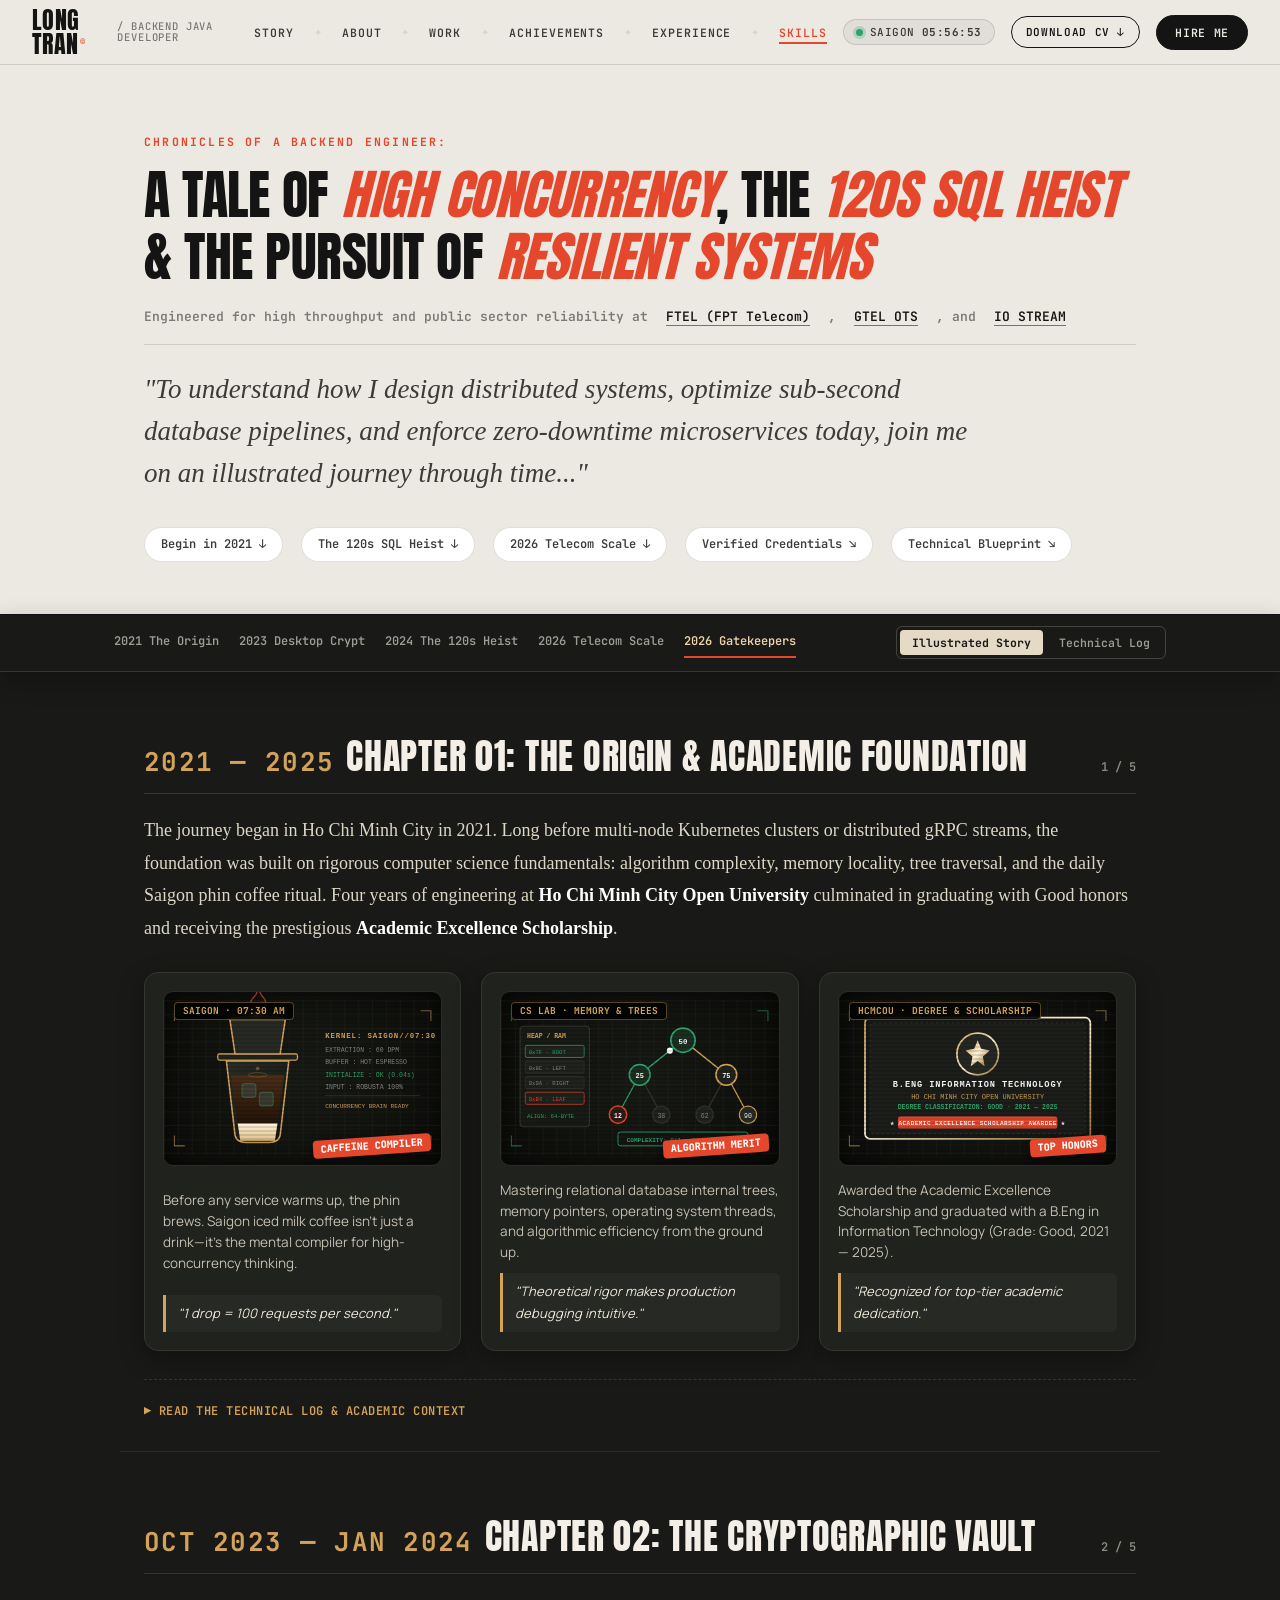
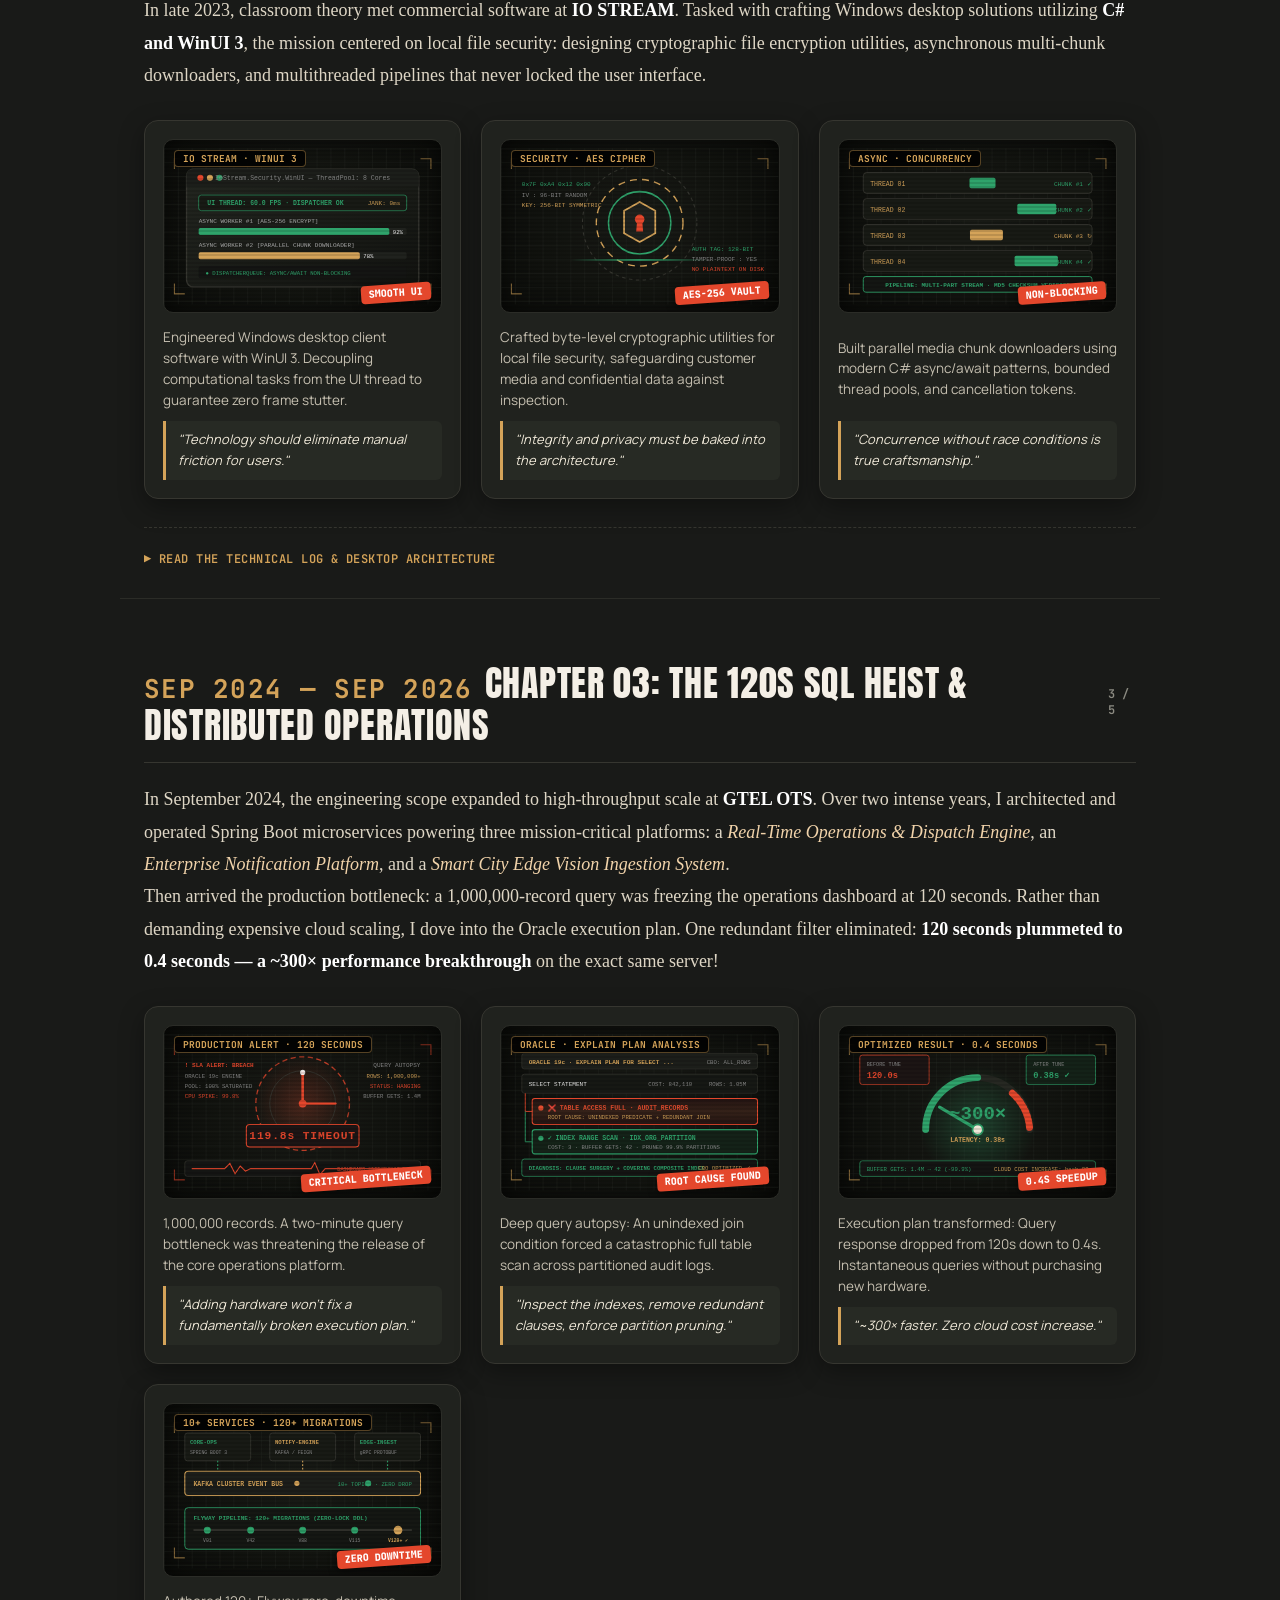
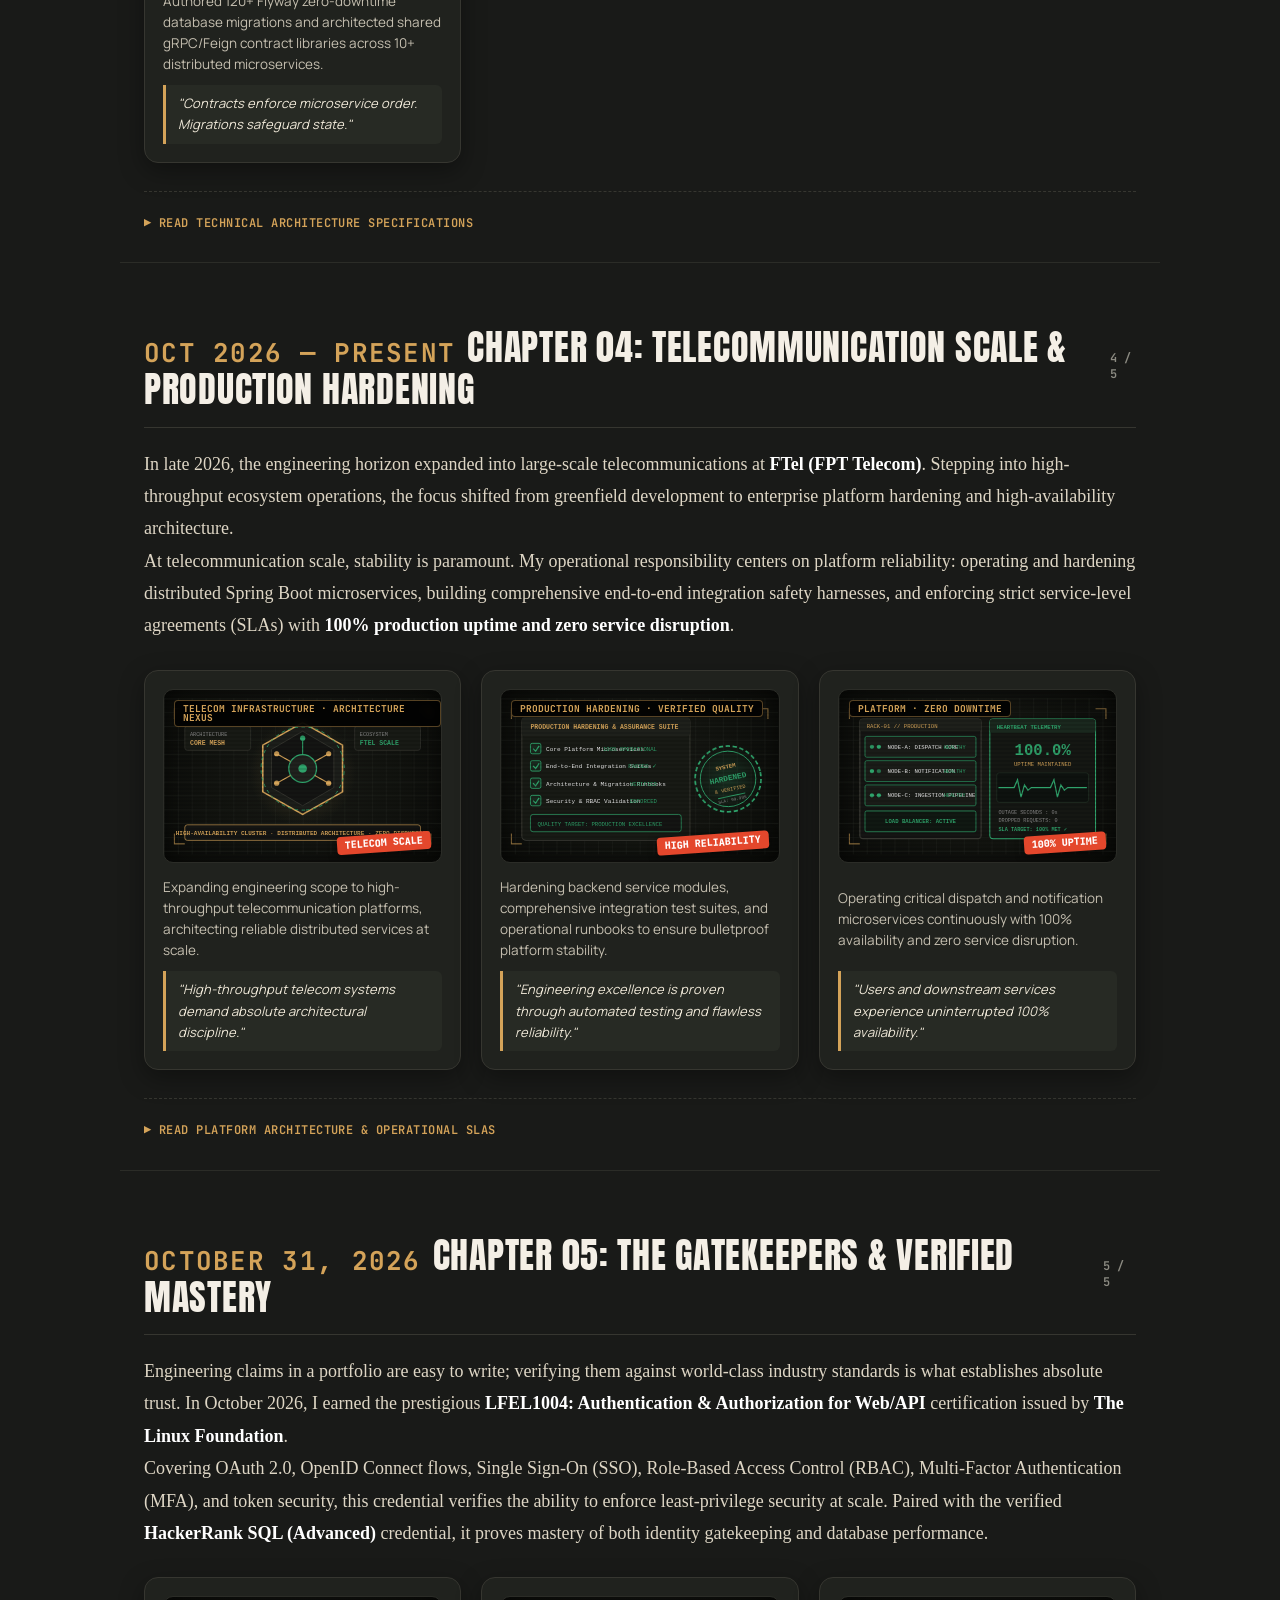
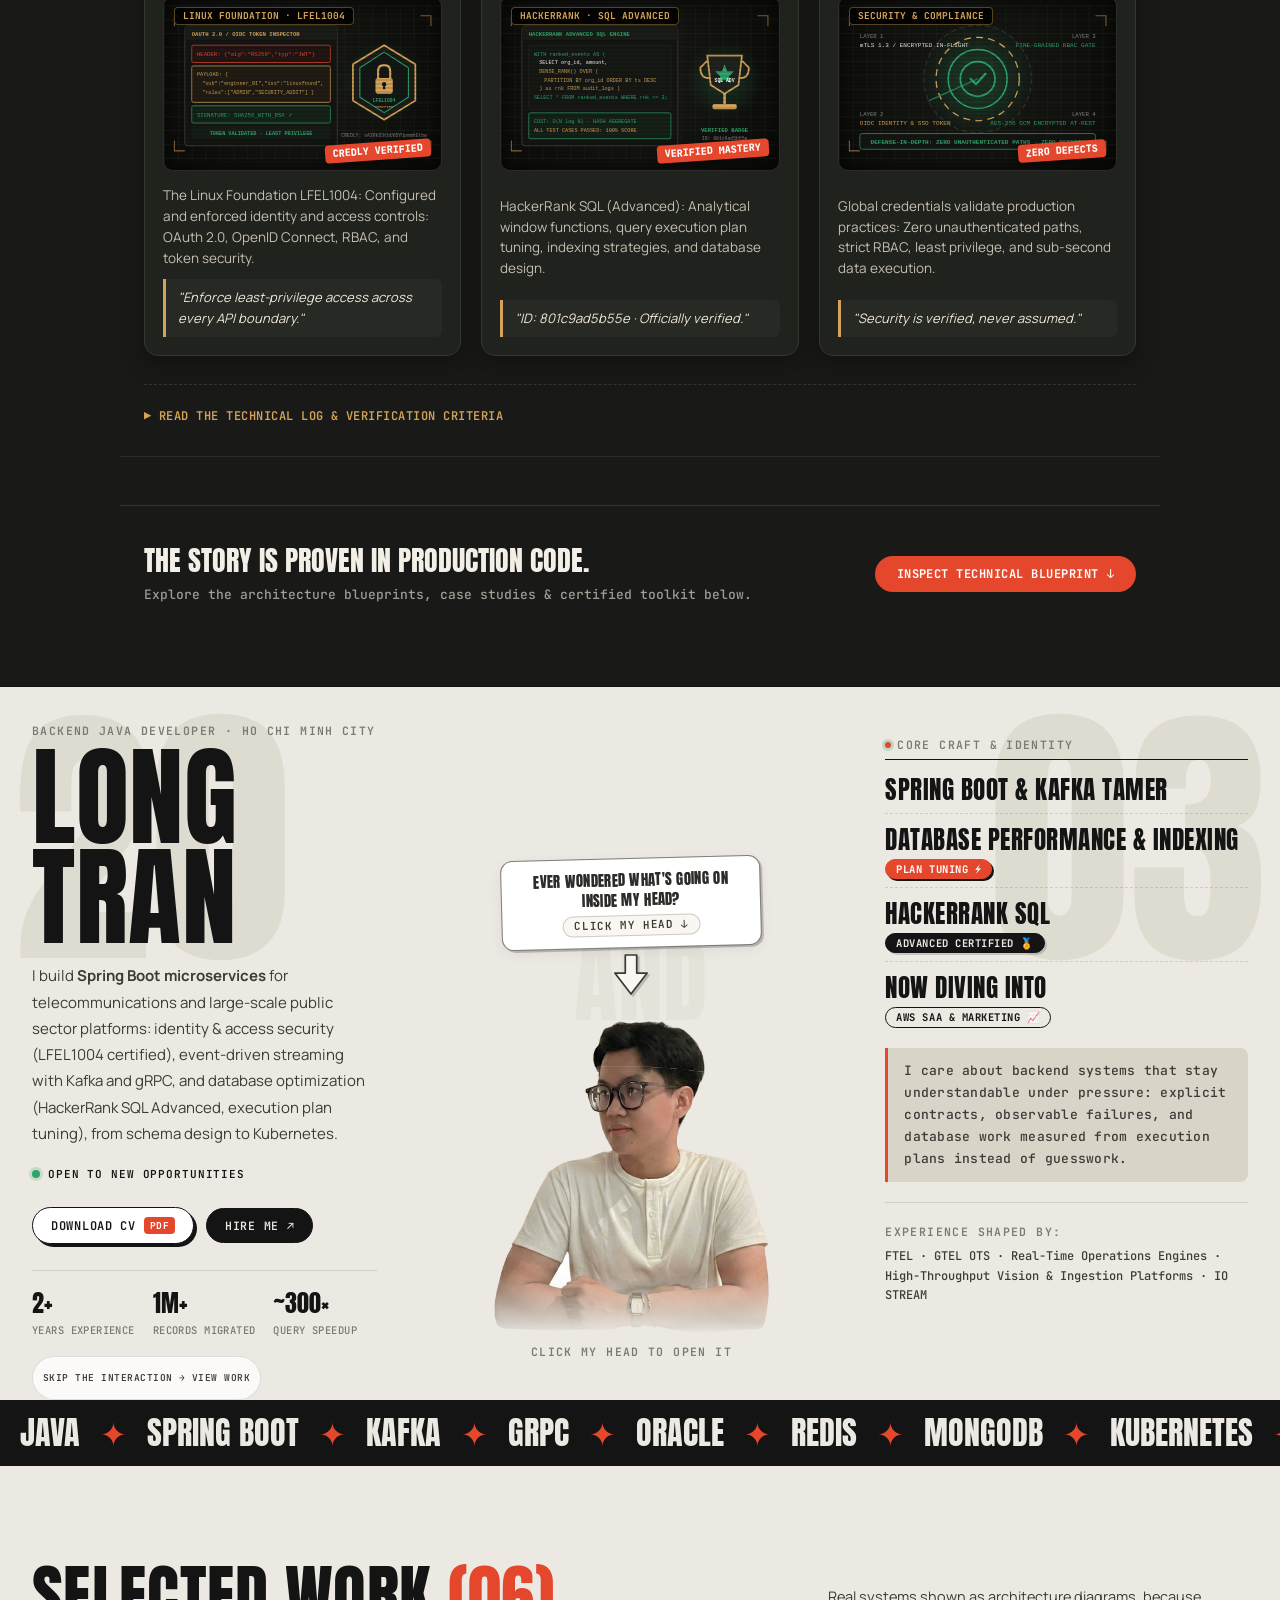
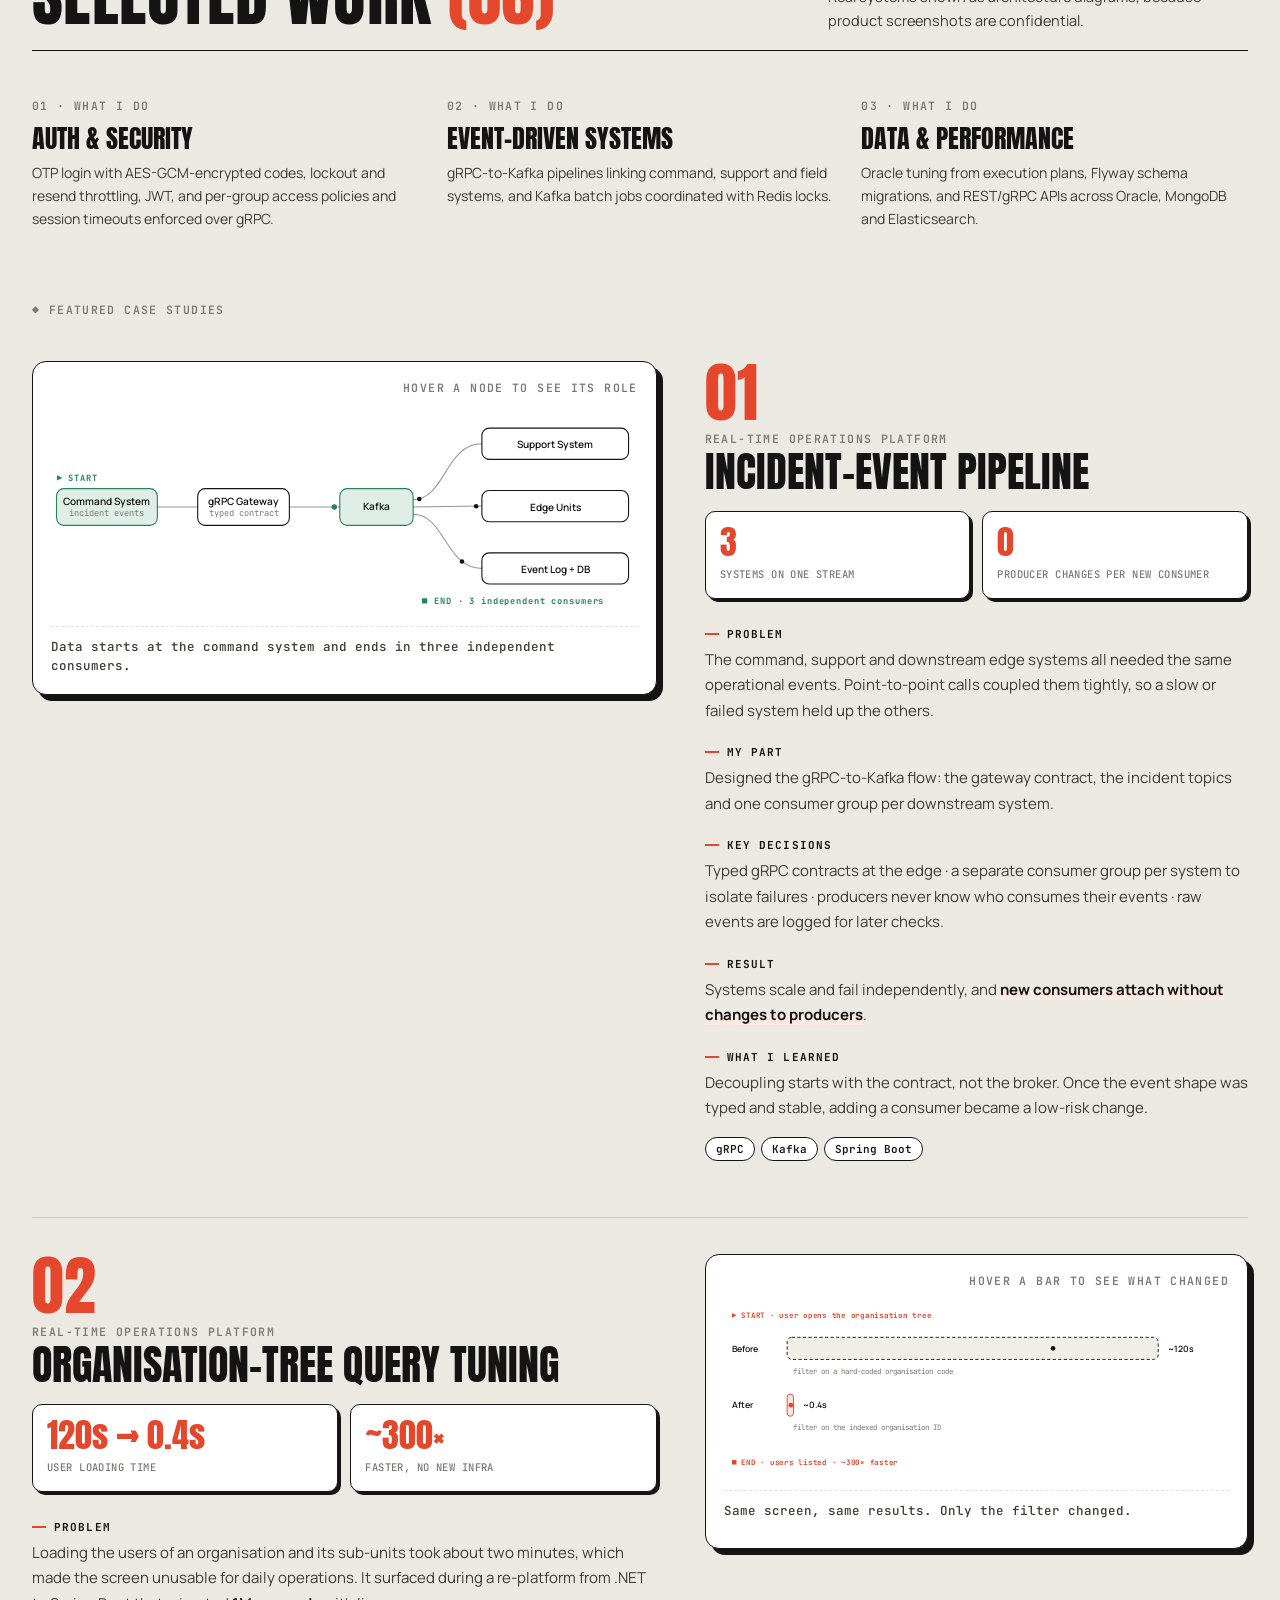
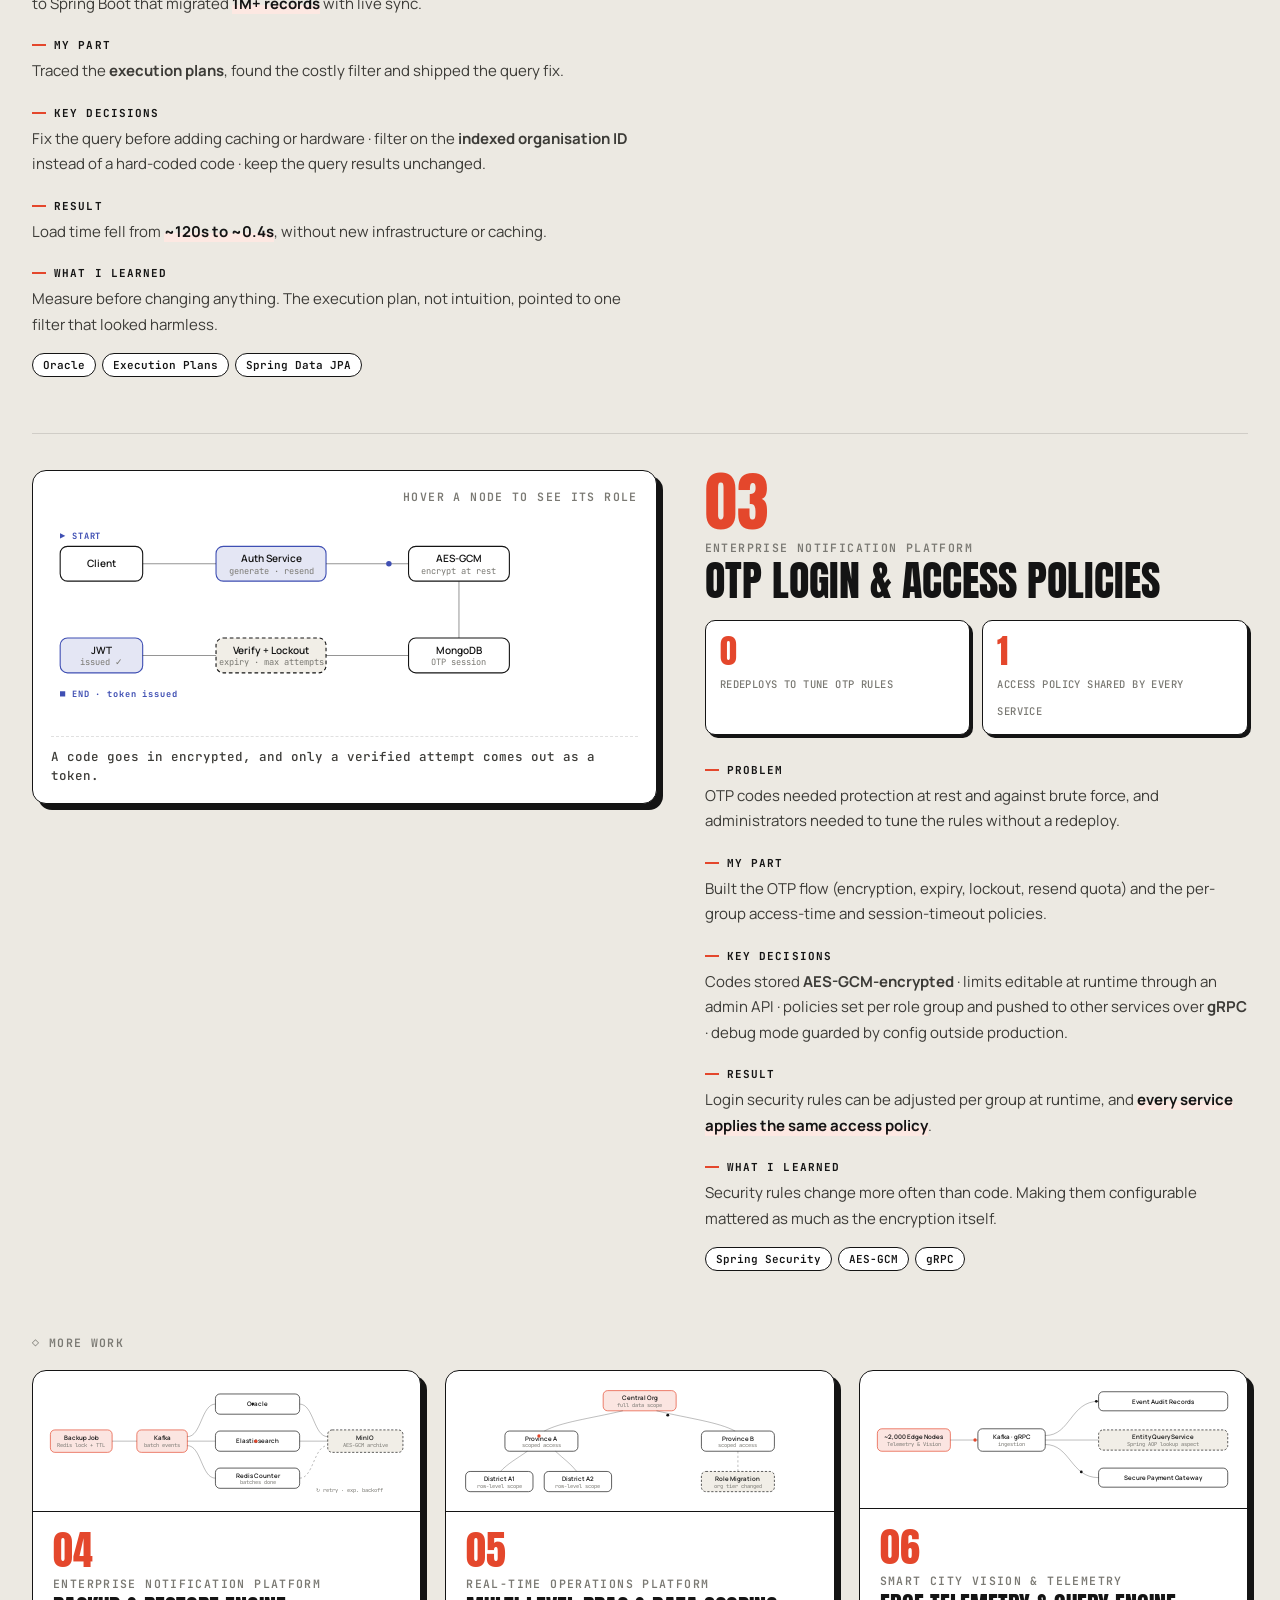
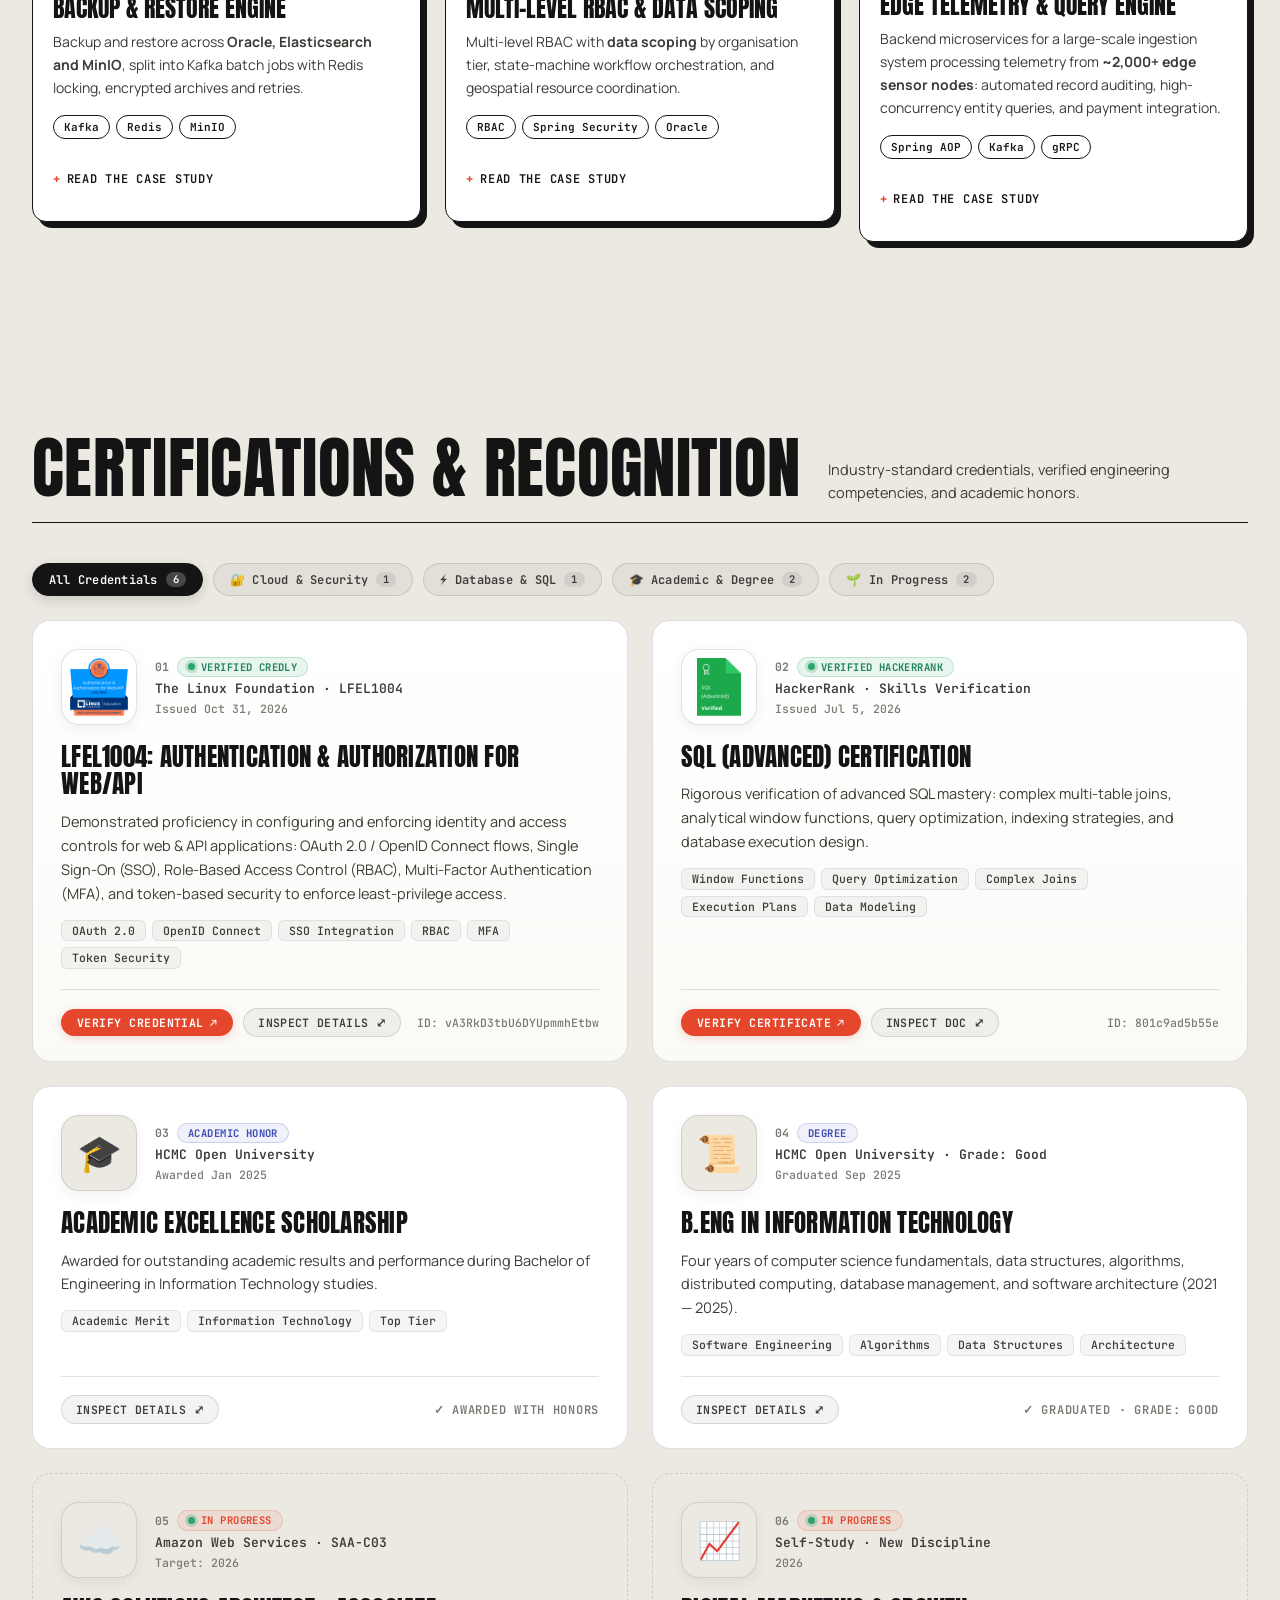
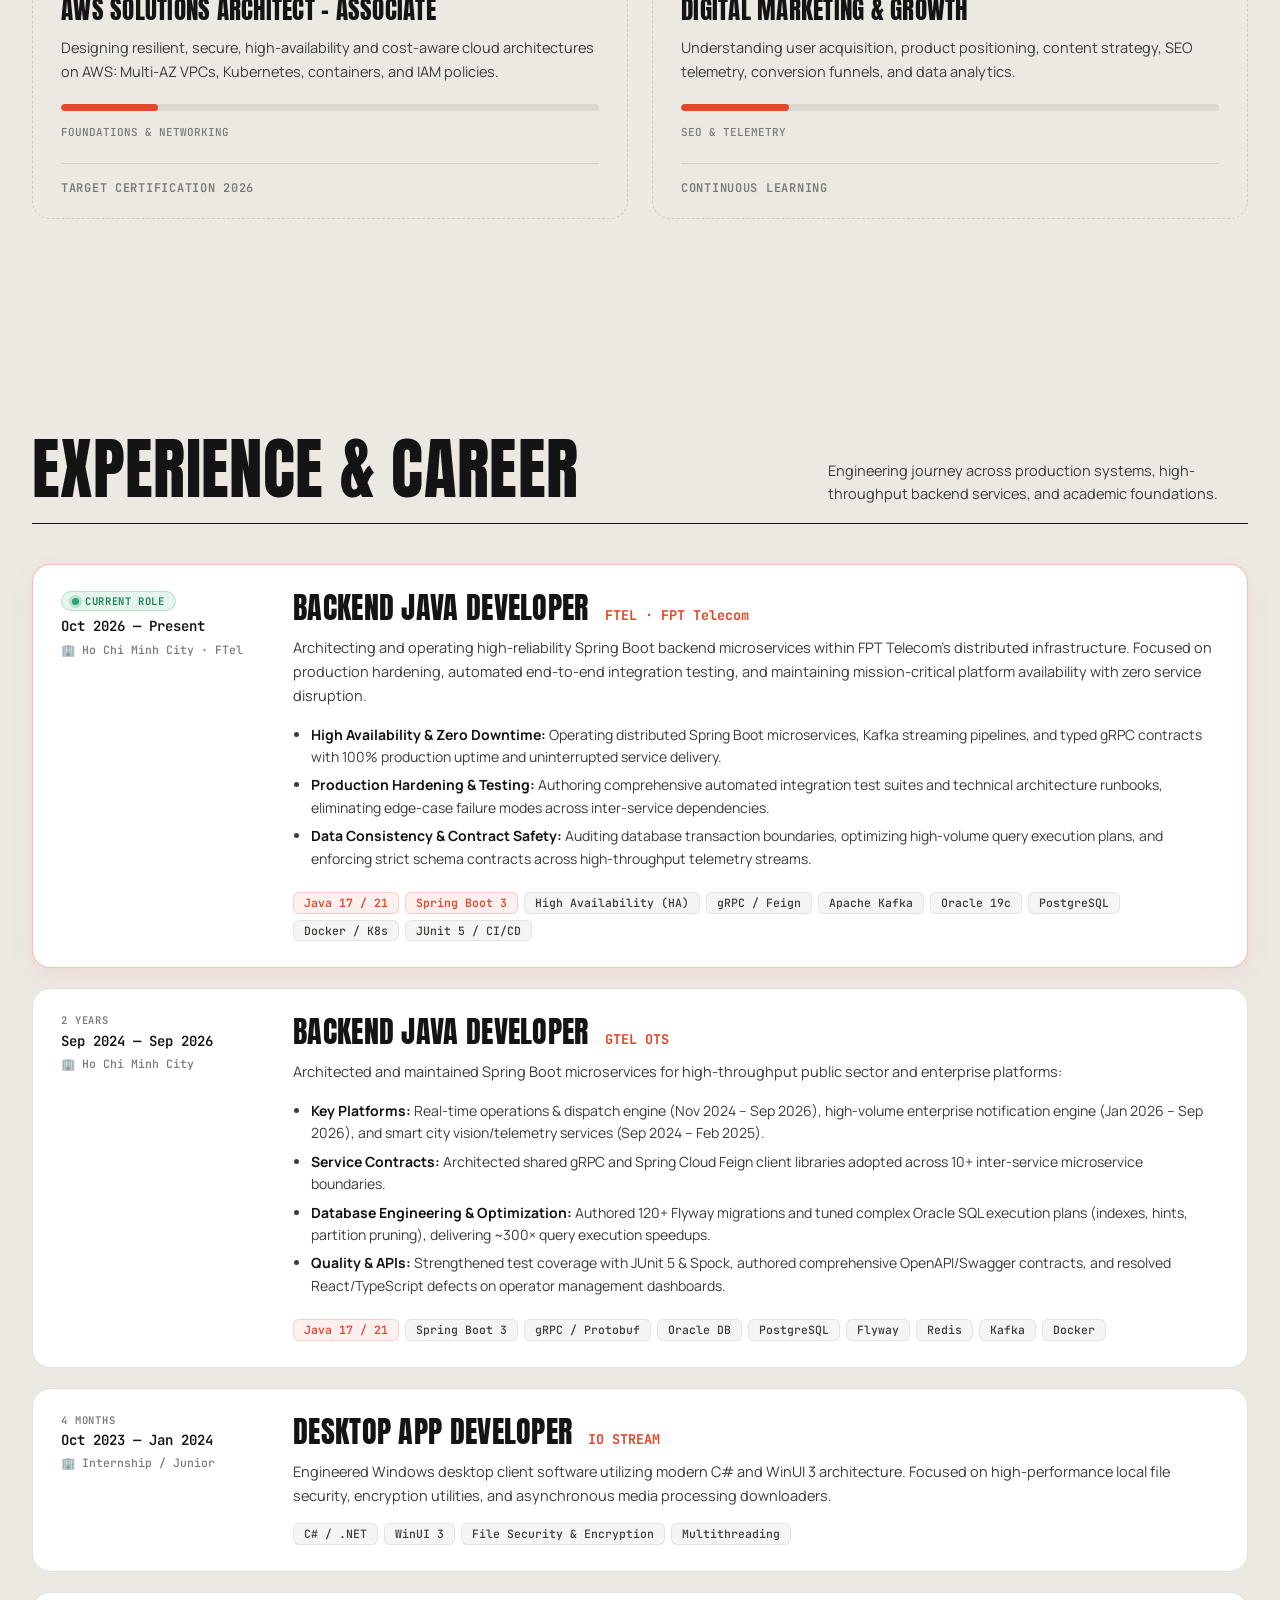
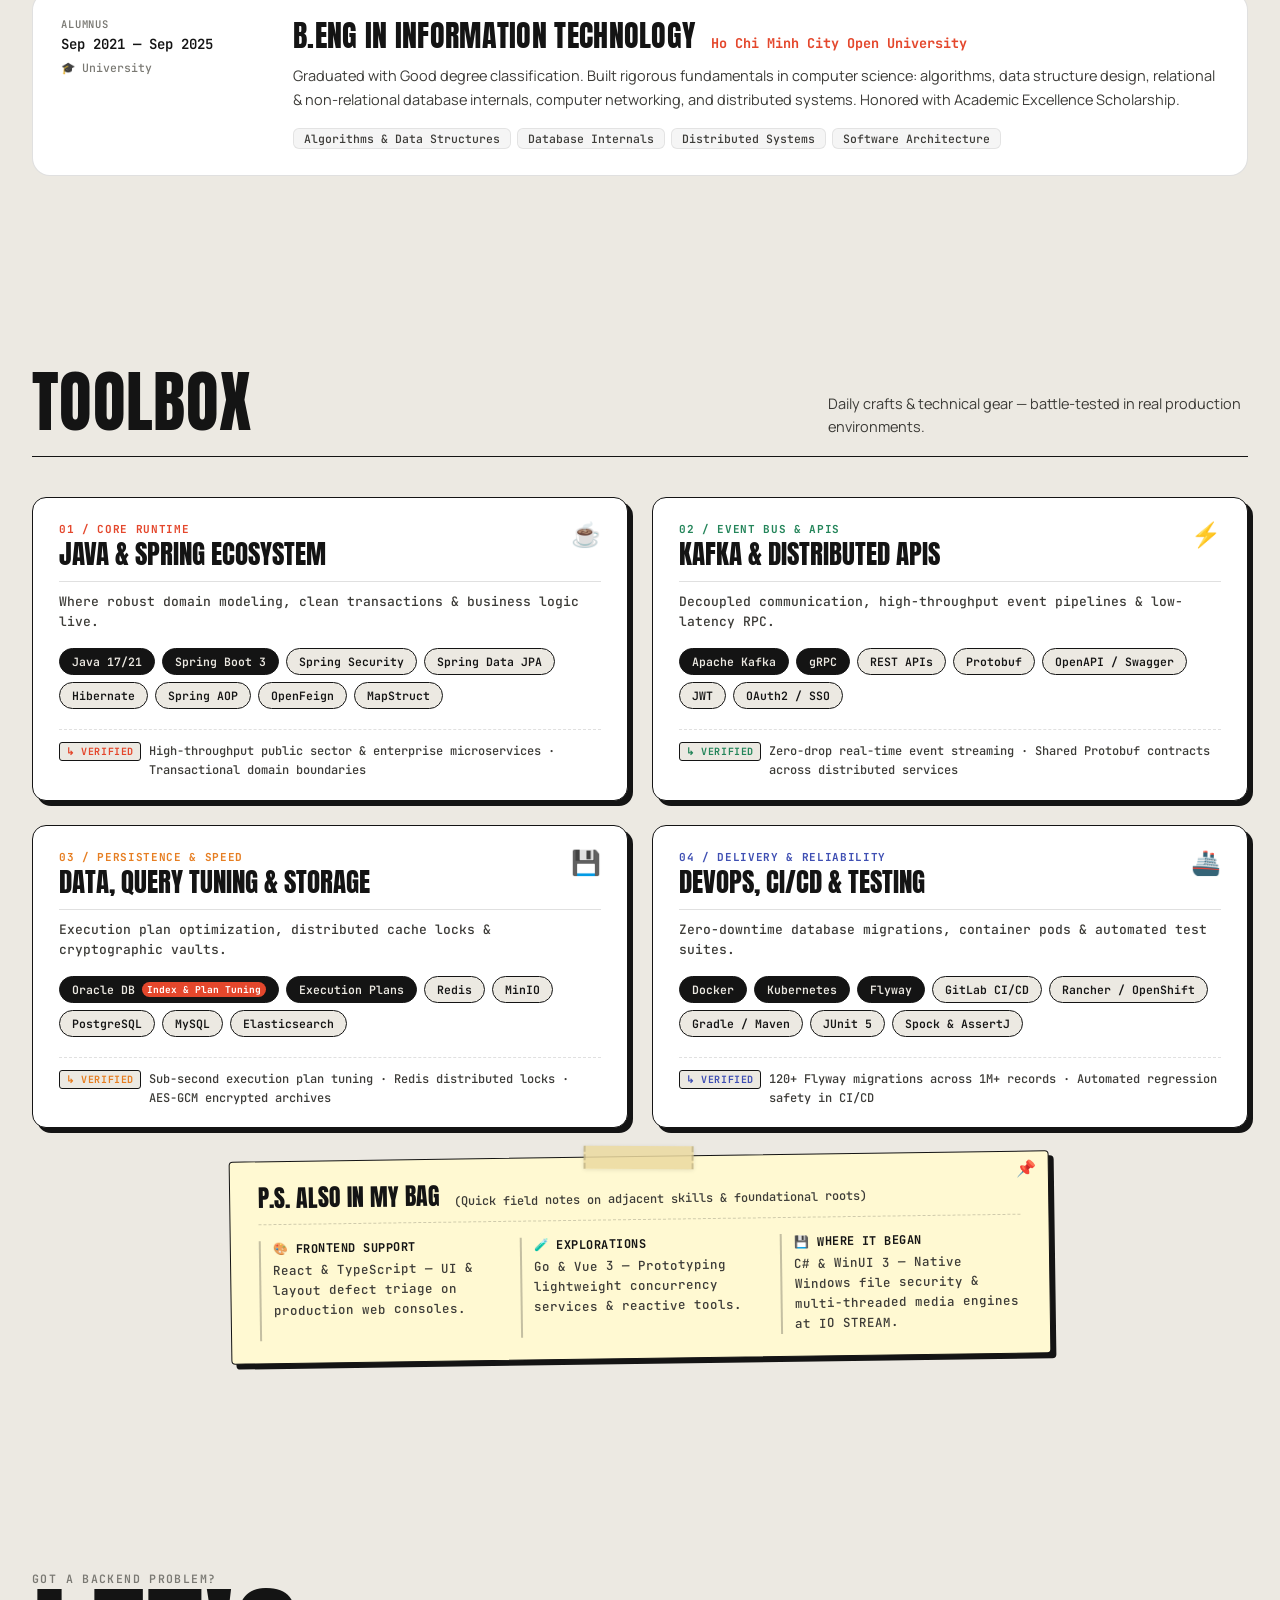
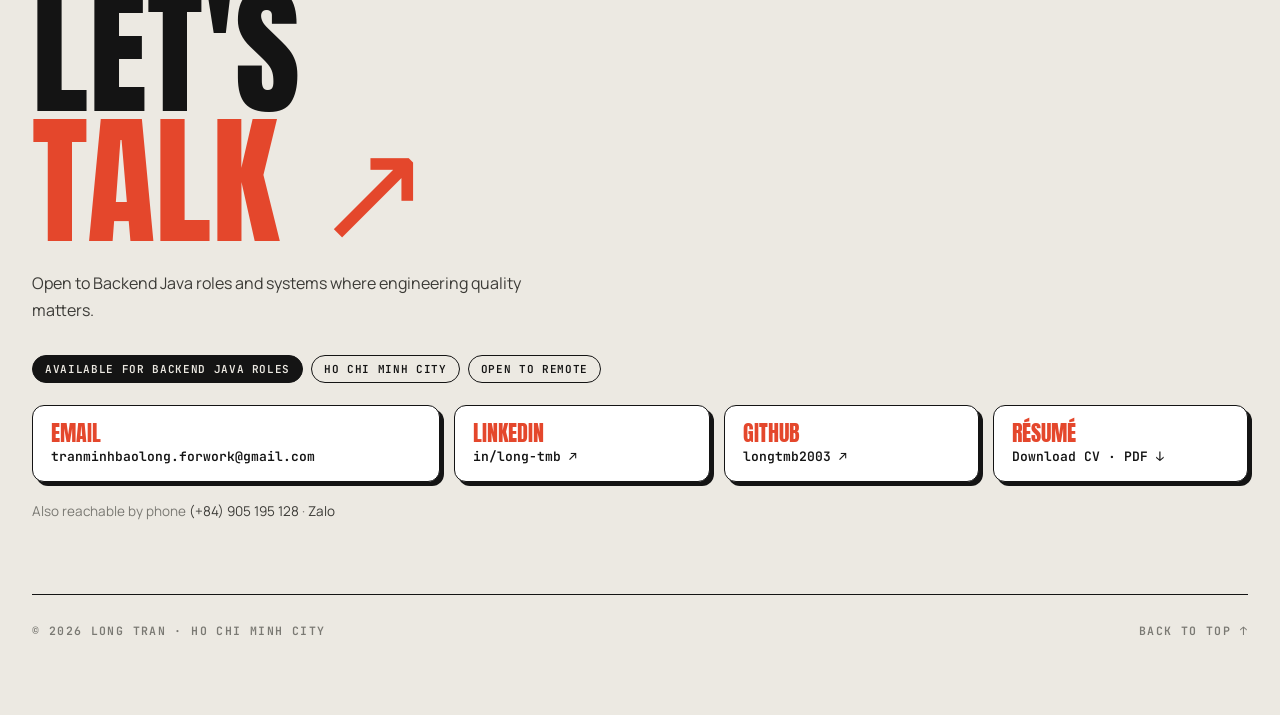
==== commit b973cfbc: "update" ====
--- a/index.html
+++ b/index.html
@@ -4,9 +4,9 @@
 <meta charset="UTF-8">
 <meta name="viewport" content="width=device-width, initial-scale=1.0">
 <link rel="icon" type="image/svg+xml" href="assets/favicon.svg">
-<meta name="description" content="Long Tran — Backend Java Developer. Spring Boot microservices, Kafka, gRPC and Oracle performance tuning for large-scale government platforms.">
+<meta name="description" content="Long Tran — Backend Java Developer. Spring Boot microservices, Kafka, gRPC and Oracle performance tuning for high-throughput telecommunications and enterprise platforms.">
 <meta property="og:title" content="Long Tran — Backend Java Developer">
-<meta property="og:description" content="Authentication, event-driven integrations and Oracle performance tuning for large-scale government platforms. Java · Spring Boot · Kafka · gRPC.">
+<meta property="og:description" content="Authentication, event-driven integrations and Oracle performance tuning for high-throughput telecommunications and enterprise platforms. Java · Spring Boot · Kafka · gRPC.">
 <meta property="og:type" content="website">
 <meta property="og:url" content="https://longtmb2003.github.io/">
 <meta property="og:image" content="https://longtmb2003.github.io/assets/og-preview.png">
@@ -87,6 +87,18 @@
   backdrop-filter:blur(12px);
   -webkit-backdrop-filter:blur(12px);
   border-bottom:1px solid var(--line);
+}
+.top-progress-bar {
+  position: absolute;
+  bottom: -1px;
+  left: 0;
+  height: 2.5px;
+  width: 0%;
+  background: linear-gradient(90deg, var(--accent), #FF8559);
+  box-shadow: 0 0 10px rgba(228,71,44,0.6);
+  z-index: 101;
+  pointer-events: none;
+  transition: width .08s ease;
 }
 .topbar .wrap {
   display:flex;
@@ -1069,38 +1081,674 @@
 .dgm .n .node { transition:stroke-width .15s; }
 .dgm .n:hover .node, .dgm .n:focus-visible .node { stroke:var(--dg, var(--accent)); stroke-width:2.4; }
 
-/* ACHIEVEMENTS */
-.ach-group { margin:0 0 18px; }
-/* achievements as tickets: main body + perforated stub */
-.tickets { display:grid; grid-template-columns:repeat(2,1fr); gap:24px; margin-bottom:44px; }
-.ticket { position:relative; display:grid; grid-template-columns:1fr 168px; background:var(--card); border:1.5px solid var(--ink); border-radius:12px; box-shadow:5px 5px 0 var(--ink); overflow:hidden; transition:transform .2s, box-shadow .2s; }
-.ticket:hover { transform:translate(-2px,-2px); box-shadow:7px 7px 0 var(--ink); }
-.tk-main { padding:20px 22px; }
-.tk-no b { font-size:16px; margin-right:4px; }
-.ticket h3 { font:400 26px/1.02 var(--display); text-transform:uppercase; margin:8px 0 4px; }
-.tk-meta { font:500 11.5px var(--mono); color:var(--mute); margin-bottom:10px; }
-.tk-main > p:last-child { font-size:14px; color:var(--ink-2); }
-.tk-stub { position:relative; display:flex; flex-direction:column; justify-content:center; gap:4px; padding:18px; border-left:2px dashed var(--ink); background:var(--accent-soft); }
-.tk-stub::before, .tk-stub::after { content:''; position:absolute; left:-12px; width:22px; height:22px; border-radius:50%; background:var(--paper); border:1.5px solid var(--ink); }
-.tk-stub::before { top:-12px; } .tk-stub::after { bottom:-12px; }
-.tk-stub b { font:400 24px/1 var(--display); text-transform:uppercase; }
-.tk-stamp { align-self:flex-start; margin-top:8px; padding:3px 8px; border:2px solid var(--accent); border-radius:4px; font:700 10.5px var(--mono); text-transform:uppercase; color:var(--accent); transform:rotate(-6deg); }
-.ticket.wip { background:var(--paper); border-style:dashed; }
-.ticket.wip .tk-stub { background:transparent; }
-.ticket.wip .tk-stamp { border-style:dashed; }
-.ach-bar { height:6px; margin-top:12px; border:1px solid var(--ink); border-radius:6px; overflow:hidden; }
-.ach-bar i { display:block; height:100%; width:var(--p); background:var(--accent); }
-
-/* EXPERIENCE */
-.xp-item { display:grid; grid-template-columns:200px 1fr; gap:32px; }
-.xp-item > div:last-child { position:relative; padding:0 0 40px 30px; border-left:1.5px solid var(--ink); }
-.xp-item:last-child > div:last-child { border-left-style:dashed; padding-bottom:8px; }
-.xp-item > div:last-child::before { content:''; position:absolute; left:-8px; top:4px; width:14px; height:14px; border-radius:50%; background:var(--paper); border:2px solid var(--accent); }
-.sec-head + .xp-item > div:last-child::before { background:var(--accent); box-shadow:0 0 0 4px var(--accent-soft); }
-.xp-header-row { display:flex; align-items:baseline; flex-wrap:wrap; gap:8px 16px; margin-bottom:8px; }
-.xp-role { font:400 clamp(24px,2.5vw,32px)/1.1 var(--display); text-transform:uppercase; color:var(--ink); }
-.xp-co { font-weight:600; font-size:13.5px; font-family:var(--mono); color:var(--accent); }
-.xp-desc { font-size:14.5px; line-height:1.7; color:var(--ink-2); }
+/* --- SPOTLIGHT & FLUID CARD SYSTEM --- */
+.spotlight-card {
+  position: relative;
+  background: var(--card);
+  border: 1px solid var(--line);
+  border-radius: 18px;
+  transition: transform .32s cubic-bezier(0.16, 1, 0.3, 1), box-shadow .32s cubic-bezier(0.16, 1, 0.3, 1), border-color .25s ease;
+  overflow: hidden;
+}
+.spotlight-card::before {
+  content: '';
+  position: absolute;
+  inset: -1px;
+  border-radius: inherit;
+  padding: 1.5px;
+  background: radial-gradient(380px circle at var(--mouse-x, -500px) var(--mouse-y, -500px), rgba(228, 71, 44, 0.28), transparent 45%);
+  -webkit-mask: linear-gradient(#fff 0 0) content-box, linear-gradient(#fff 0 0);
+  -webkit-mask-composite: xor;
+  mask-composite: exclude;
+  pointer-events: none;
+  opacity: 0;
+  transition: opacity .3s ease;
+  z-index: 2;
+}
+.spotlight-card:hover::before {
+  opacity: 1;
+}
+.spotlight-card:hover {
+  transform: translateY(-4px);
+  box-shadow: 0 18px 40px -8px rgba(20,20,20,0.1), 0 4px 12px -2px rgba(20,20,20,0.05);
+  border-color: rgba(20,20,20,0.22);
+}
+
+/* --- CERTIFICATION FILTER TABS --- */
+.ach-group { margin:0 0 16px; }
+.cert-filters-wrap {
+  display: flex;
+  align-items: center;
+  flex-wrap: wrap;
+  gap: 10px;
+  margin-bottom: 24px;
+}
+.cert-filter-btn {
+  display: inline-flex;
+  align-items: center;
+  gap: 8px;
+  padding: 8px 16px;
+  border-radius: 99px;
+  background: rgba(20,20,20,0.04);
+  border: 1px solid var(--line);
+  color: var(--ink-2);
+  font: 600 12px/1 var(--mono);
+  letter-spacing: .02em;
+  cursor: pointer;
+  transition: all .2s cubic-bezier(0.16, 1, 0.3, 1);
+}
+.cert-filter-btn:hover {
+  background: rgba(20,20,20,0.08);
+  border-color: rgba(20,20,20,0.2);
+  transform: translateY(-1px);
+}
+.cert-filter-btn.active {
+  background: var(--ink);
+  color: #FFFFFF;
+  border-color: var(--ink);
+  box-shadow: 0 4px 12px rgba(20,20,20,0.15);
+}
+.cert-filter-btn .filter-count {
+  display: inline-block;
+  padding: 2px 7px;
+  border-radius: 99px;
+  font-size: 10.5px;
+  background: rgba(20,20,20,0.08);
+  color: inherit;
+}
+.cert-filter-btn.active .filter-count {
+  background: rgba(255,255,255,0.22);
+  color: #FFFFFF;
+}
+
+/* --- CERT CARDS --- */
+.cert-grid {
+  display: grid;
+  grid-template-columns: repeat(2, 1fr);
+  gap: 24px;
+  margin-bottom: 24px;
+}
+.cert-card {
+  padding: 28px 28px 24px;
+  display: flex;
+  flex-direction: column;
+}
+.cert-card.hidden {
+  display: none !important;
+}
+.cert-card.fade-in {
+  animation: certCardFade .35s cubic-bezier(0.16, 1, 0.3, 1) forwards;
+}
+@keyframes certCardFade {
+  from { opacity: 0; transform: translateY(8px); }
+  to { opacity: 1; transform: translateY(0); }
+}
+.cert-card.cert-featured {
+  background: linear-gradient(180deg, #FFFFFF 0%, #FAFAF7 100%);
+}
+.cert-card-top {
+  display: flex;
+  align-items: center;
+  gap: 18px;
+  margin-bottom: 18px;
+}
+.cert-badge-frame {
+  display: flex;
+  align-items: center;
+  justify-content: center;
+  width: 76px;
+  height: 76px;
+  border-radius: 18px;
+  background: #FFFFFF;
+  border: 1.5px solid rgba(20,20,20,0.12);
+  box-shadow: 0 4px 14px rgba(20,20,20,0.06);
+  padding: 8px;
+  flex-shrink: 0;
+  transition: transform .3s cubic-bezier(0.16, 1, 0.3, 1), box-shadow .3s ease;
+  cursor: pointer;
+}
+.cert-badge-frame:hover {
+  transform: perspective(400px) rotateY(-8deg) rotateX(4deg) scale(1.08);
+  box-shadow: 0 10px 24px rgba(20,20,20,0.12);
+  border-color: var(--accent);
+}
+.cert-badge-img {
+  width: 100%;
+  height: 100%;
+  object-fit: contain;
+  display: block;
+}
+.cert-badge-frame.icon-frame {
+  background: var(--paper);
+}
+.cert-icon-emblem {
+  font-size: 36px;
+  line-height: 1;
+}
+.cert-header-meta {
+  display: flex;
+  flex-direction: column;
+  gap: 4px;
+  min-width: 0;
+}
+.cert-badge-row {
+  display: flex;
+  align-items: center;
+  gap: 8px;
+}
+.cert-no {
+  font: 700 11.5px/1 var(--mono);
+  color: var(--mute);
+}
+.cert-verified-pill {
+  display: inline-flex;
+  align-items: center;
+  gap: 6px;
+  padding: 4px 10px;
+  border-radius: 99px;
+  background: rgba(47,163,107,.1);
+  color: var(--c-green);
+  font: 700 10.5px/1 var(--mono);
+  text-transform: uppercase;
+  letter-spacing: .04em;
+  border: 1px solid rgba(47,163,107,.25);
+}
+.cert-verified-pill.honor {
+  background: rgba(63,79,179,.08);
+  color: var(--c-indigo);
+  border-color: rgba(63,79,179,.2);
+}
+.cert-verified-pill.wip {
+  background: rgba(228,71,44,.08);
+  color: var(--accent);
+  border-color: rgba(228,71,44,.2);
+}
+.cert-issuer {
+  font: 600 13px/1.3 var(--mono);
+  color: var(--ink-2);
+}
+.cert-date {
+  font: 500 11.5px/1.3 var(--mono);
+  color: var(--mute);
+}
+.cert-card-content {
+  flex: 1;
+  display: flex;
+  flex-direction: column;
+  gap: 12px;
+}
+.cert-title {
+  font: 400 25px/1.1 var(--display);
+  text-transform: uppercase;
+  letter-spacing: .01em;
+  color: var(--ink);
+}
+.cert-desc {
+  font-size: 14.5px;
+  line-height: 1.65;
+  color: var(--ink-2);
+}
+.cert-skill-tags {
+  display: flex;
+  flex-wrap: wrap;
+  gap: 6px;
+  margin-top: 2px;
+}
+.cert-tag {
+  font: 500 11.5px/1 var(--mono);
+  padding: 4px 10px;
+  border-radius: 6px;
+  background: rgba(20,20,20,.04);
+  color: var(--ink-2);
+  border: 1px solid rgba(20,20,20,.08);
+  transition: all .15s ease;
+}
+.cert-tag:hover {
+  background: rgba(20,20,20,.08);
+  color: var(--ink);
+}
+.cert-card-action {
+  display: flex;
+  align-items: center;
+  justify-content: space-between;
+  flex-wrap: wrap;
+  gap: 10px;
+  margin-top: 20px;
+  padding-top: 18px;
+  border-top: 1px solid var(--line);
+}
+.cert-action-group {
+  display: flex;
+  align-items: center;
+  gap: 10px;
+}
+.cert-btn {
+  display: inline-flex;
+  align-items: center;
+  gap: 6px;
+  padding: 8px 16px;
+  border-radius: 99px;
+  background: var(--accent);
+  color: #fff;
+  font: 700 11.5px/1 var(--mono);
+  text-transform: uppercase;
+  letter-spacing: .04em;
+  box-shadow: 0 2px 8px rgba(228,71,44,0.22);
+  transition: background .2s ease, transform .2s ease, box-shadow .2s ease;
+  text-decoration: none;
+}
+.cert-btn:hover {
+  background: var(--accent-hover);
+  transform: translateY(-1px);
+  box-shadow: 0 4px 14px rgba(228,71,44,0.32);
+}
+.cert-inspect-btn {
+  display: inline-flex;
+  align-items: center;
+  gap: 5px;
+  padding: 8px 14px;
+  border-radius: 99px;
+  background: rgba(20,20,20,0.05);
+  border: 1px solid var(--line);
+  color: var(--ink-2);
+  font: 600 11.5px/1 var(--mono);
+  text-transform: uppercase;
+  letter-spacing: .03em;
+  cursor: pointer;
+  transition: all .2s ease;
+}
+.cert-inspect-btn:hover {
+  background: var(--paper);
+  border-color: rgba(20,20,20,0.25);
+  color: var(--ink);
+  transform: translateY(-1px);
+}
+.cert-id-tag {
+  font: 500 11.5px/1 var(--mono);
+  color: var(--mute);
+}
+.cert-status-text {
+  font: 600 12px/1 var(--mono);
+  color: var(--mute);
+  text-transform: uppercase;
+  letter-spacing: .06em;
+}
+.cert-wip {
+  background: var(--paper);
+  border-style: dashed;
+}
+.cert-progress-wrap {
+  margin-top: 8px;
+}
+.cert-progress-bar {
+  height: 7px;
+  border-radius: 99px;
+  background: rgba(20,20,20,0.08);
+  overflow: hidden;
+  margin-bottom: 6px;
+}
+.cert-progress-fill {
+  height: 100%;
+  background: var(--accent);
+  border-radius: 99px;
+  transition: width .6s ease;
+}
+.cert-progress-label {
+  font: 500 11px/1 var(--mono);
+  color: var(--mute);
+  text-transform: uppercase;
+}
+
+/* --- CERT MODAL LIGHTBOX --- */
+.cert-modal-overlay {
+  position: fixed;
+  inset: 0;
+  z-index: 500;
+  background: rgba(20,20,20,0.65);
+  backdrop-filter: blur(8px);
+  -webkit-backdrop-filter: blur(8px);
+  display: flex;
+  align-items: center;
+  justify-content: center;
+  padding: 20px;
+  opacity: 0;
+  pointer-events: none;
+  transition: opacity .25s ease;
+}
+.cert-modal-overlay.active {
+  opacity: 1;
+  pointer-events: auto;
+}
+.cert-modal-card {
+  position: relative;
+  width: 100%;
+  max-width: 820px;
+  max-height: 90vh;
+  overflow-y: auto;
+  background: var(--paper);
+  border: 1.5px solid var(--ink);
+  border-radius: 20px;
+  box-shadow: 0 24px 60px rgba(0,0,0,0.25);
+  transform: scale(0.94) translateY(12px);
+  transition: transform .28s cubic-bezier(0.16, 1, 0.3, 1);
+  padding: 36px 36px 32px;
+}
+.cert-modal-overlay.active .cert-modal-card {
+  transform: scale(1) translateY(0);
+}
+.cert-modal-close {
+  position: absolute;
+  top: 18px;
+  right: 18px;
+  width: 36px;
+  height: 36px;
+  border-radius: 50%;
+  border: 1px solid var(--line);
+  background: var(--card);
+  font-size: 20px;
+  line-height: 1;
+  cursor: pointer;
+  display: flex;
+  align-items: center;
+  justify-content: center;
+  color: var(--ink-2);
+  transition: all .2s ease;
+  z-index: 10;
+}
+.cert-modal-close:hover {
+  background: var(--ink);
+  color: #fff;
+  transform: rotate(90deg);
+}
+.cert-modal-grid {
+  display: grid;
+  grid-template-columns: 280px 1fr;
+  gap: 32px;
+  align-items: start;
+}
+.cert-modal-visual-pane {
+  display: flex;
+  flex-direction: column;
+  gap: 14px;
+  align-items: center;
+}
+.cert-modal-img-wrap {
+  width: 100%;
+  aspect-ratio: 1;
+  background: #FFFFFF;
+  border: 1.5px solid rgba(20,20,20,0.12);
+  border-radius: 18px;
+  padding: 16px;
+  display: flex;
+  align-items: center;
+  justify-content: center;
+  box-shadow: 0 8px 24px rgba(20,20,20,0.06);
+}
+.cert-modal-img {
+  max-width: 100%;
+  max-height: 100%;
+  object-fit: contain;
+}
+.cert-modal-view-toggle {
+  display: flex;
+  gap: 6px;
+  background: rgba(20,20,20,0.06);
+  padding: 4px;
+  border-radius: 99px;
+}
+.view-toggle-btn {
+  padding: 5px 12px;
+  border-radius: 99px;
+  border: none;
+  background: transparent;
+  font: 600 11px var(--mono);
+  color: var(--ink-2);
+  cursor: pointer;
+  transition: all .2s;
+}
+.view-toggle-btn.active {
+  background: #FFFFFF;
+  color: var(--ink);
+  box-shadow: 0 2px 6px rgba(0,0,0,0.1);
+}
+.cert-modal-spec-pane {
+  display: flex;
+  flex-direction: column;
+  gap: 12px;
+}
+.cert-modal-status {
+  display: inline-flex;
+  align-items: center;
+  gap: 6px;
+  font: 700 11px var(--mono);
+  text-transform: uppercase;
+  letter-spacing: .05em;
+  color: var(--c-green);
+}
+.cert-modal-title {
+  font: 400 30px/1.05 var(--display);
+  text-transform: uppercase;
+  color: var(--ink);
+}
+.cert-modal-issuer {
+  font: 600 13px var(--mono);
+  color: var(--accent);
+}
+.cert-modal-desc {
+  font-size: 14.5px;
+  line-height: 1.6;
+  color: var(--ink-2);
+}
+.cert-modal-meta-box {
+  background: var(--card);
+  border: 1px solid var(--line);
+  border-radius: 12px;
+  padding: 14px 16px;
+  display: grid;
+  gap: 8px;
+}
+.spec-row {
+  display: flex;
+  justify-content: space-between;
+  align-items: center;
+  font-size: 12.5px;
+}
+.spec-label {
+  font: 500 11.5px var(--mono);
+  color: var(--mute);
+}
+.spec-val {
+  font: 600 12.5px var(--sans);
+  color: var(--ink);
+}
+.spec-val.mono {
+  font-family: var(--mono);
+  font-size: 12px;
+  color: var(--accent);
+}
+.cert-modal-skills {
+  display: flex;
+  flex-wrap: wrap;
+  gap: 6px;
+  margin-top: 4px;
+}
+.cert-modal-actions {
+  display: flex;
+  align-items: center;
+  gap: 12px;
+  margin-top: 16px;
+  padding-top: 16px;
+  border-top: 1px solid var(--line);
+}
+.cert-modal-verify-btn {
+  display: inline-flex;
+  align-items: center;
+  gap: 8px;
+  padding: 10px 20px;
+  border-radius: 99px;
+  background: var(--accent);
+  color: #fff;
+  font: 700 12px var(--mono);
+  text-transform: uppercase;
+  letter-spacing: .04em;
+  box-shadow: 0 4px 12px rgba(228,71,44,0.25);
+  transition: all .2s;
+  text-decoration: none;
+}
+.cert-modal-verify-btn:hover {
+  background: var(--accent-hover);
+  transform: translateY(-1px);
+}
+.cert-modal-copy-btn {
+  display: inline-flex;
+  align-items: center;
+  padding: 10px 18px;
+  border-radius: 99px;
+  background: transparent;
+  border: 1px solid var(--line);
+  color: var(--ink-2);
+  font: 600 12px var(--mono);
+  cursor: pointer;
+  transition: all .2s;
+}
+.cert-modal-copy-btn:hover {
+  background: rgba(20,20,20,0.06);
+  color: var(--ink);
+}
+.cert-toast {
+  position: fixed;
+  bottom: 28px;
+  right: 28px;
+  background: var(--ink);
+  color: #FFFFFF;
+  padding: 12px 20px;
+  border-radius: 99px;
+  font: 600 12.5px/1 var(--mono);
+  display: flex;
+  align-items: center;
+  gap: 10px;
+  box-shadow: 0 10px 30px rgba(0,0,0,0.25);
+  transform: translateY(80px);
+  opacity: 0;
+  transition: transform .3s cubic-bezier(0.16, 1, 0.3, 1), opacity .3s ease;
+  z-index: 600;
+  pointer-events: none;
+}
+.cert-toast.show {
+  transform: translateY(0);
+  opacity: 1;
+}
+@media (max-width: 768px) {
+  .cert-modal-card { padding: 24px 20px; }
+  .cert-modal-grid { grid-template-columns: 1fr; gap: 20px; }
+  .cert-modal-img-wrap { max-width: 200px; margin: 0 auto; }
+  .cert-filters-wrap { overflow-x: auto; flex-wrap: nowrap; padding-bottom: 8px; }
+  .cert-filter-btn { white-space: nowrap; flex-shrink: 0; }
+}
+
+/* --- EXPERIENCE TIMELINE MODERN STYLING --- */
+.xp-timeline {
+  display: flex;
+  flex-direction: column;
+  gap: 20px;
+  position: relative;
+}
+.xp-item {
+  display: grid;
+  grid-template-columns: 200px 1fr;
+  gap: 32px;
+  padding: 26px 28px;
+}
+.xp-item.xp-current {
+  border-color: rgba(228,71,44,0.35);
+  box-shadow: 0 8px 28px -4px rgba(228,71,44,0.1);
+}
+.xp-side {
+  display: flex;
+  flex-direction: column;
+  gap: 6px;
+}
+.xp-badge-current {
+  display: inline-flex;
+  align-items: center;
+  gap: 6px;
+  padding: 4px 10px;
+  border-radius: 99px;
+  background: rgba(47,163,107,0.12);
+  color: var(--c-green);
+  font: 700 10.5px/1 var(--mono);
+  letter-spacing: .06em;
+  align-self: flex-start;
+  border: 1px solid rgba(47,163,107,0.25);
+}
+.xp-badge-past {
+  font: 600 10.5px/1 var(--mono);
+  color: var(--mute);
+  letter-spacing: .08em;
+  text-transform: uppercase;
+}
+.xp-date {
+  font: 600 14px/1.3 var(--mono);
+  color: var(--ink);
+}
+.xp-card-main {
+  display: flex;
+  flex-direction: column;
+  gap: 12px;
+}
+.xp-header-row {
+  display: flex;
+  align-items: baseline;
+  flex-wrap: wrap;
+  gap: 8px 16px;
+}
+.xp-role {
+  font: 400 clamp(24px, 2.4vw, 30px)/1.1 var(--display);
+  text-transform: uppercase;
+  color: var(--ink);
+  letter-spacing: .01em;
+}
+.xp-co {
+  font: 700 13.5px var(--mono);
+  color: var(--accent);
+}
+.xp-desc {
+  font-size: 14.5px;
+  line-height: 1.65;
+  color: var(--ink-2);
+}
+.xp-highlights {
+  margin: 4px 0 6px 18px;
+  display: flex;
+  flex-direction: column;
+  gap: 6px;
+  font-size: 14px;
+  color: var(--ink-2);
+  line-height: 1.6;
+}
+.xp-highlights li strong {
+  color: var(--ink);
+}
+.xp-chips {
+  display: flex;
+  flex-wrap: wrap;
+  gap: 6px;
+  margin-top: 4px;
+}
+.xp-chip {
+  font: 500 11.5px/1 var(--mono);
+  padding: 4px 10px;
+  border-radius: 6px;
+  background: rgba(20,20,20,0.04);
+  color: var(--ink-2);
+  border: 1px solid rgba(20,20,20,0.08);
+}
+.xp-chip.active {
+  background: rgba(228,71,44,0.08);
+  color: var(--accent);
+  border-color: rgba(228,71,44,0.2);
+  font-weight: 600;
+}
 
 /* TOOLBOX / TECH STACK */
 .toolbox-grid {
@@ -2181,6 +2829,406 @@
   }
 }
 
+/* ==========================================================================
+   STORYTELLING & COMIC CHRONICLES ENGINE (CALIF.IO / PHP2SHELL EDITORIAL FORMAT)
+   ========================================================================== */
+.cold-open {
+  max-width: 1040px;
+  margin: 0 auto;
+  padding: 68px 24px 52px;
+}
+.cold-open .kicker {
+  font: 700 11.5px/1.5 var(--mono);
+  text-transform: uppercase;
+  letter-spacing: 2.2px;
+  color: var(--accent);
+  display: block;
+  margin-bottom: 14px;
+}
+.cold-open h1 {
+  font: 400 clamp(32px, 4.2vw, 54px)/1.14 var(--display);
+  text-transform: uppercase;
+  letter-spacing: -0.5px;
+  color: var(--ink);
+  margin: 0 0 20px;
+}
+.cold-open h1 em {
+  font-style: italic;
+  color: var(--accent);
+}
+.cold-open .press-coverage {
+  display: flex;
+  flex-wrap: wrap;
+  align-items: center;
+  gap: 10px 18px;
+  font: 600 13px/1.5 var(--mono);
+  color: var(--mute);
+  margin-bottom: 24px;
+  padding-bottom: 18px;
+  border-bottom: 1px solid var(--line);
+}
+.cold-open .press-coverage a {
+  color: var(--ink);
+  text-decoration: underline;
+  text-underline-offset: 4px;
+  text-decoration-color: var(--accent);
+  transition: color .2s;
+}
+.cold-open .press-coverage a:hover {
+  color: var(--accent);
+}
+.cold-open .invitation {
+  font: 400 clamp(20px, 2.3vw, 27px)/1.55 Georgia, serif;
+  font-style: italic;
+  color: var(--ink-2);
+  max-width: 840px;
+  margin: 0 0 32px;
+}
+.cold-open .shortcuts {
+  display: flex;
+  flex-wrap: wrap;
+  gap: 12px 18px;
+  font: 600 12px/1.4 var(--mono);
+}
+.cold-open .shortcuts a {
+  display: inline-flex;
+  align-items: center;
+  gap: 6px;
+  padding: 8px 16px;
+  border-radius: 99px;
+  background: var(--card);
+  border: 1px solid var(--line);
+  color: var(--ink-2);
+  transition: all .2s cubic-bezier(0.16, 1, 0.3, 1);
+  text-decoration: none;
+}
+.cold-open .shortcuts a:hover {
+  background: var(--ink);
+  color: #FFF;
+  border-color: var(--ink);
+  transform: translateY(-2px);
+  box-shadow: 0 4px 14px rgba(20,20,20,0.15);
+}
+
+/* COMIC CHRONICLES DARK CONTAINER */
+.comic-chronicles {
+  background: #191A18;
+  color: #EEE7D7;
+  padding: 0 0 80px;
+  position: relative;
+  border-top: 1.5px solid var(--ink);
+  border-bottom: 1.5px solid var(--ink);
+}
+.reader-toolbar {
+  position: sticky;
+  top: 57px;
+  z-index: 95;
+  background: rgba(25, 26, 24, 0.96);
+  backdrop-filter: blur(12px);
+  -webkit-backdrop-filter: blur(12px);
+  border-bottom: 1px solid #363630;
+  box-shadow: 0 8px 24px rgba(0, 0, 0, 0.3);
+}
+.reader-toolbar-inner {
+  max-width: 1100px;
+  margin: auto;
+  min-height: 56px;
+  padding: 8px 24px;
+  display: flex;
+  align-items: center;
+  justify-content: space-between;
+  gap: 16px;
+}
+.era-links {
+  display: flex;
+  gap: 20px;
+  font: 600 12px/1.4 var(--mono);
+  overflow-x: auto;
+  white-space: nowrap;
+  scrollbar-width: none;
+}
+.era-links::-webkit-scrollbar { display: none; }
+.era-links a {
+  color: #9E9D93;
+  text-decoration: none;
+  padding: 6px 0;
+  border-bottom: 2px solid transparent;
+  transition: all .2s;
+}
+.era-links a:hover, .era-links a.active {
+  color: #F1D3AA;
+  border-bottom-color: #E4472C;
+}
+.reader-mode {
+  display: flex;
+  border: 1px solid #44443E;
+  border-radius: 6px;
+  padding: 3px;
+  gap: 4px;
+  flex-shrink: 0;
+}
+.reader-mode button {
+  color: #9E9D93;
+  background: none;
+  border: 0;
+  padding: 5px 12px;
+  font: 600 11.5px var(--mono);
+  border-radius: 4px;
+  cursor: pointer;
+  transition: all .2s;
+}
+.reader-mode button.active {
+  color: #191A18;
+  background: #E4DAC6;
+  font-weight: 700;
+}
+
+/* CHAPTERS */
+.story-chapter {
+  max-width: 1040px;
+  margin: auto;
+  padding: 64px 24px 28px;
+  scroll-margin-top: 125px;
+}
+.story-chapter:not(:last-child) {
+  border-bottom: 1px solid #2B2C27;
+}
+.chapter-heading {
+  display: flex;
+  justify-content: space-between;
+  align-items: baseline;
+  gap: 20px;
+  padding: 0 0 16px;
+  border-bottom: 1px solid #363630;
+}
+.chapter-heading h2 {
+  margin: 0;
+  font: 400 clamp(24px, 3.2vw, 36px)/1.15 var(--display);
+  text-transform: uppercase;
+  color: #F4EFE6;
+  letter-spacing: .02em;
+}
+.chapter-heading h2 span {
+  color: #D4A359;
+  margin-right: 12px;
+  font-family: var(--mono);
+  font-size: 0.72em;
+  font-weight: 700;
+  letter-spacing: .05em;
+}
+.chapter-heading small {
+  font: 600 12px var(--mono);
+  color: #8C8B82;
+}
+.chapter-description {
+  color: #DED6C5;
+  font: 400 18px/1.8 Georgia, serif;
+  margin: 20px 0 26px;
+}
+.chapter-description strong {
+  color: #FFF;
+}
+.chapter-description em {
+  color: #F1D3AA;
+  font-style: italic;
+}
+.chapter-description a {
+  color: #F1D3AA;
+  text-decoration: underline;
+  text-underline-offset: 3px;
+}
+
+/* COMIC PANEL GRID */
+.panel-layout {
+  display: grid;
+  grid-template-columns: repeat(auto-fit, minmax(290px, 1fr));
+  gap: 20px;
+  margin: 28px 0;
+}
+.comic-panel {
+  background: #20221E;
+  border: 1.5px solid #363630;
+  border-radius: 14px;
+  padding: 18px;
+  display: flex;
+  flex-direction: column;
+  justify-content: space-between;
+  box-shadow: 0 8px 24px rgba(0, 0, 0, 0.35);
+  transition: transform .25s ease, border-color .25s ease, box-shadow .25s ease;
+}
+.comic-panel:hover {
+  transform: translateY(-4px);
+  border-color: #D4A359;
+  box-shadow: 0 12px 32px rgba(0, 0, 0, 0.45);
+}
+.panel-art-wrap {
+  width: 100%;
+  aspect-ratio: 16/10;
+  background: radial-gradient(circle at 50% 50%, #181A15 0%, #0C0D0A 100%);
+  border-radius: 10px;
+  border: 1px solid #2B2C27;
+  display: flex;
+  align-items: center;
+  justify-content: center;
+  overflow: hidden;
+  position: relative;
+  margin-bottom: 14px;
+  box-shadow: inset 0 0 25px rgba(0, 0, 0, 0.6);
+}
+.panel-art-wrap::before {
+  content: '';
+  position: absolute;
+  inset: 0;
+  background: linear-gradient(rgba(18, 16, 16, 0) 50%, rgba(0, 0, 0, 0.22) 50%);
+  background-size: 100% 4px;
+  pointer-events: none;
+  opacity: 0.55;
+  z-index: 2;
+}
+.panel-art-wrap svg {
+  width: 100%;
+  height: 100%;
+  display: block;
+}
+.panel-badge {
+  position: absolute;
+  top: 10px;
+  left: 10px;
+  font: 700 9.5px/1 var(--mono);
+  text-transform: uppercase;
+  padding: 3px 8px;
+  border-radius: 4px;
+  background: rgba(0, 0, 0, 0.82);
+  color: #D4A359;
+  border: 1px solid rgba(212, 163, 89, 0.4);
+  backdrop-filter: blur(4px);
+  z-index: 3;
+}
+.panel-stamp {
+  position: absolute;
+  bottom: 10px;
+  right: 10px;
+  font: 800 10px/1 var(--mono);
+  text-transform: uppercase;
+  padding: 4px 8px;
+  border-radius: 4px;
+  background: #E4472C;
+  color: #FFF;
+  transform: rotate(-4deg);
+  box-shadow: 0 2px 8px rgba(0, 0, 0, 0.5);
+  z-index: 3;
+}
+.panel-caption {
+  font-size: 13.5px;
+  line-height: 1.55;
+  color: #C5BFB0;
+}
+.panel-dialogue {
+  background: #272A24;
+  border-left: 3px solid #D4A359;
+  padding: 8px 12px;
+  border-radius: 0 6px 6px 0;
+  font-style: italic;
+  font-size: 13px;
+  color: #EEE7D7;
+  margin-top: 10px;
+}
+
+/* TRANSCRIPT ACCORDION */
+.story-transcript {
+  margin: 22px 0 0;
+  border-top: 1px dashed #363630;
+  padding-top: 16px;
+}
+.story-transcript summary {
+  cursor: pointer;
+  font: 600 12px var(--mono);
+  color: #D4A359;
+  letter-spacing: .04em;
+  text-transform: uppercase;
+  user-select: none;
+  outline: none;
+  display: inline-flex;
+  align-items: center;
+  gap: 6px;
+}
+.story-transcript summary:hover {
+  color: #F1D3AA;
+}
+.story-transcript[open] summary {
+  margin-bottom: 14px;
+}
+.transcript-body {
+  background: #20221E;
+  border: 1px solid #363630;
+  border-radius: 8px;
+  padding: 16px 20px;
+  font-size: 14px;
+  line-height: 1.7;
+  color: #C5BFB0;
+}
+.transcript-body p {
+  margin: 0 0 10px;
+}
+.transcript-body p:last-child {
+  margin-bottom: 0;
+}
+.transcript-body strong {
+  color: #FFF;
+}
+.transcript-body code {
+  background: #2C2F28;
+  color: #F1D3AA;
+  border-color: #44443E;
+}
+
+/* COMIC END EDITORIAL */
+.comic-end-shell {
+  max-width: 1040px;
+  margin: 48px auto 0;
+  padding: 36px 24px 0;
+  border-top: 1px solid #363630;
+  display: flex;
+  align-items: center;
+  justify-content: space-between;
+  flex-wrap: wrap;
+  gap: 20px;
+}
+.comic-end-shell p {
+  font: 400 clamp(20px, 2.5vw, 28px)/1.35 var(--display);
+  text-transform: uppercase;
+  color: #F4EFE6;
+  margin: 0;
+}
+.comic-end-shell a {
+  display: inline-flex;
+  align-items: center;
+  gap: 8px;
+  padding: 10px 22px;
+  border-radius: 99px;
+  background: #E4472C;
+  color: #FFF;
+  font: 700 12px var(--mono);
+  text-transform: uppercase;
+  letter-spacing: .04em;
+  text-decoration: none;
+  transition: all .2s;
+}
+.comic-end-shell a:hover {
+  background: #FF5A3D;
+  transform: translateY(-1px);
+}
+@media (max-width: 768px) {
+  .cold-open { padding: 42px 18px 36px; }
+  .cold-open .shortcuts { gap: 8px; }
+  .reader-toolbar-inner { padding: 8px 16px; }
+  .era-links { gap: 14px; font-size: 11px; }
+  .story-chapter { padding: 42px 18px 20px; }
+  .chapter-heading { flex-direction: column; align-items: flex-start; gap: 6px; }
+  .panel-layout { grid-template-columns: 1fr; }
+  .comic-end-shell { flex-direction: column; align-items: flex-start; }
+}
+
 /* REVEAL ANIMATIONS */
 .rv { opacity:0; transform:translateY(14px); transition:opacity .5s ease, transform .5s ease; }
 .rv.in { opacity:1; transform:none; }
@@ -2192,7 +3240,7 @@
   .hero-right { order:3; grid-column:span 2; }
   .stage { max-width:440px; margin:0 auto; height:580px; }
   .hero-cols { grid-template-columns:1fr 1fr; }
-  .does, .tickets { grid-template-columns:1fr; }
+  .does, .cert-grid { grid-template-columns:1fr; }
   .case-study { grid-template-columns:1fr; gap:24px; }
   .case-study.flip .proj-media { order:0; }
   .more-grid { grid-template-columns:1fr; }
@@ -2243,11 +3291,10 @@
   .human-note { grid-template-columns:34px 1fr; gap:10px 14px; }
   .human-note p { grid-column:2; }
   .hero-cols, .contact-primary { grid-template-columns:1fr; }
-  .ticket { grid-template-columns:1fr; }
-  .tk-stub { border-left:0; border-top:2px dashed var(--ink); flex-direction:row; flex-wrap:wrap; align-items:center; gap:4px 12px; }
-  .tk-stub::before { top:-12px; left:-12px; } .tk-stub::after { top:-12px; bottom:auto; left:auto; right:-12px; }
-  .tk-stamp { margin-top:0; }
-  .ach-bar { flex-basis:100%; }
+  .cert-card { padding:20px 18px; }
+  .cert-card-top { gap:14px; }
+  .cert-badge-frame { width:58px; height:58px; border-radius:12px; padding:6px; }
+  .cert-title { font-size:20px; }
   footer { flex-direction:column; }
 }
 @media (prefers-reduced-motion: reduce) {
@@ -2325,125 +3372,8 @@
   </aside>
 </div>
 
-<!-- 3D POCKET DEV COMIC BOOK (LEFT MARGIN DOCK) -->
-<aside class="book-dock" id="bookDock" title="Click to open Long's 3D Dev Comic Book">
-  <div class="book-dock-tag">
-    <span class="pulse-dot"></span>
-    <span>FIELD·JOURNAL</span>
-  </div>
-  <div class="book-pocket-card">
-    <div class="book-spine-stitch"></div>
-    <div class="book-elastic-band">
-      <div class="book-brass-slider"></div>
-    </div>
-    <div class="corner-brass top-right"></div>
-    <div class="corner-brass bottom-right"></div>
-    <div class="book-pocket-ribbon"></div>
-
-    <div class="cover-header">
-      <span class="cover-header-tag">★ JVM 21</span>
-      <span class="cover-header-rev">REV.26</span>
-    </div>
-
-    <div class="cover-emblem">
-      <div class="cover-seal-circle">
-        <!-- Coffee Cup SVG inside seal -->
-        <svg width="20" height="20" viewBox="0 0 24 24" fill="none" stroke="#D4A359" stroke-width="2">
-          <path d="M18 8h1a4 4 0 0 1 0 8h-1"/>
-          <path d="M2 8h16v9a4 4 0 0 1-4 4H6a4 4 0 0 1-4-4V8z"/>
-          <line x1="6" y1="1" x2="6" y2="4"/>
-          <line x1="10" y1="1" x2="10" y2="4"/>
-          <line x1="14" y1="1" x2="14" y2="4"/>
-        </svg>
-      </div>
-      <div class="cover-title-main">DEV LOG</div>
-      <div class="cover-title-sub">SAIGON STORIES</div>
-    </div>
-
-    <div class="cover-action-badge">READ COMIC ↷</div>
-  </div>
-  <div class="book-dock-status">
-    <span>ACTIVE CHAPTER</span>
-    <strong id="dockChapterTitle">01 · Coffee Ritual</strong>
-  </div>
-</aside>
-
-<!-- Mobile Floating Pill for Tablet/Phone -->
-<button class="book-mobile-pill" id="bookMobilePill" title="Open Long's Dev Comic Book" aria-label="Open Dev Comic">
-  <span class="pill-dot"></span>
-  <span id="mobilePillTitle">📖 DEV COMIC: CH.1 ↷</span>
-</button>
-
-<!-- Full 3D Comic Reader Modal Overlay -->
-<div class="comic-reader-overlay" id="comicReaderOverlay" aria-hidden="true" role="dialog" aria-label="Dev Comic Book">
-  <div class="book-spread-modal">
-    <div class="book-modal-topbar">
-      <span>📖 LONG TRAN // BACKEND STORIES & SKETCHES</span>
-      <div class="book-quick-tabs" id="bookQuickTabs">
-        <button class="book-quick-tab active" type="button" data-chap="0">01 · Coffee</button>
-        <button class="book-quick-tab" type="button" data-chap="1">02 · SQL</button>
-        <button class="book-quick-tab" type="button" data-chap="2">03 · Kafka</button>
-        <button class="book-quick-tab" type="button" data-chap="3">04 · Deploy</button>
-      </div>
-      <button class="book-close-btn" id="bookCloseBtn" type="button">✕ CLOSE [ESC]</button>
-    </div>
-
-    <!-- Deluxe Hardcover Leather Underlay -->
-    <div class="book-cover-underlay">
-      <div class="corner-brass top-left"></div>
-      <div class="corner-brass top-right"></div>
-      <div class="corner-brass bottom-left"></div>
-      <div class="corner-brass bottom-right"></div>
-
-      <div class="book-open-spread" id="bookSpread">
-        <div class="center-spine-gutter"></div>
-        <div class="gutter-ribbon-tip"></div>
-
-        <!-- STATIC LEFT PAGE -->
-        <div class="spread-page left" id="spreadLeftPage">
-          <div class="page-header">
-            <span class="accent-tag" id="leftChapNum">CH. 01</span>
-            <span id="leftChapDate">SAIGON · 07:30 AM</span>
-          </div>
-          <div class="page-comic-art" id="leftArtBox"></div>
-          <div class="page-footer">
-            <span id="leftSubtitle">THE MORNING ALGORITHM</span>
-            <span>PAGE 01</span>
-          </div>
-        </div>
-
-        <!-- STATIC UNDERLYING RIGHT PAGE -->
-        <div class="spread-page right" id="spreadRightPage">
-          <div class="page-header">
-            <span class="accent-tag" id="rightChapNum">CH. 01</span>
-            <span id="rightCategory">PROLOGUE</span>
-          </div>
-          <div class="page-text-content" id="rightStoryBox"></div>
-          <div class="page-stamp" id="rightPageStamp">COMPILED WITH CAFFEINE</div>
-          <div class="page-footer">
-            <span>CLICK PAGE TO FLIP ↷</span>
-            <span id="rightPageNum">PAGE 02</span>
-          </div>
-        </div>
-
-        <!-- 3D FLIPPING SHEET -->
-        <div class="spread-flipper" id="spreadFlipper">
-          <div class="flipper-face front" id="flipFront"></div>
-          <div class="flipper-face back" id="flipBack"></div>
-        </div>
-      </div>
-    </div>
-
-    <!-- CONTROLS -->
-    <div class="book-spread-controls">
-      <button class="spread-ctrl-btn" id="prevChapBtn" type="button">◄ PREV CHAPTER</button>
-      <span id="spreadIndicator">Chapter 1 of 4</span>
-      <button class="spread-ctrl-btn" id="nextChapBtn" type="button">NEXT CHAPTER ►</button>
-    </div>
-  </div>
-</div>
-
 <header class="topbar">
+  <div class="top-progress-bar" id="topProgressBar"></div>
   <div class="wrap">
     <div class="logo-block">
       <a class="logo" href="#about">Long Tran<sup>©</sup></a>
@@ -2451,6 +3381,8 @@
     </div>
 
     <nav class="nav">
+      <a href="#story-chronicles">Story</a>
+      <span class="nav-dot">✦</span>
       <a href="#about">About</a>
       <span class="nav-dot">✦</span>
       <a href="#work">Work</a>
@@ -2471,20 +3403,887 @@
     <details class="mobile-index">
       <summary>Menu <span aria-hidden="true">+</span></summary>
       <nav aria-label="Page index">
-        <a href="#about"><span>01</span> Meet Long</a>
-        <a href="#beyond-code"><span>02</span> How I think</a>
-        <a href="#work"><span>03</span> Selected work</a>
-        <a href="#achievements"><span>04</span> Achievements</a>
+        <a href="#story-chronicles"><span>01</span> Story Chronicles</a>
+        <a href="#about"><span>02</span> Meet Long</a>
+        <a href="#work"><span>03</span> Work &amp; Case Studies</a>
+        <a href="#achievements"><span>04</span> Certifications</a>
         <a href="#experience"><span>05</span> Experience</a>
         <a href="#skills"><span>06</span> Toolbox</a>
-        <a href="#contact"><span>07</span> Let's talk ↗</a>
+        <a href="#contact"><span>07</span> Contact &amp; Let's talk ↗</a>
       </nav>
     </details>
     <a class="hire" href="#contact">Hire Me</a>
   </div>
 </header>
 
-<main><div class="wrap">
+<main>
+<div class="wrap">
+  <!-- COLD OPEN: EDITORIAL STORY INVITATION (CALIF.IO / PHP2SHELL STYLE) -->
+  <section class="cold-open rv" aria-labelledby="storyOpening">
+    <h1 id="storyOpening">
+      <span class="kicker">CHRONICLES OF A BACKEND ENGINEER:</span>
+      A tale of <em>high concurrency</em>, the <em>120s SQL heist</em> &amp; the pursuit of <em>resilient systems</em>
+    </h1>
+    <p class="press-coverage">
+      Engineered for high throughput and public sector reliability at
+      <a href="#the-high-throughput">FTEL (FPT Telecom)</a>,
+      <a href="#the-120s-heist">GTEL OTS</a>, and
+      <a href="#the-crypt">IO STREAM</a>
+    </p>
+    <p class="invitation">
+      "To understand how I design distributed systems, optimize sub-second database pipelines, and enforce zero-downtime microservices today, join me on an illustrated journey through time..."
+    </p>
+    <nav class="shortcuts" aria-label="Start reading chronicle">
+      <a href="#the-origin">Begin in 2021 ↓</a>
+      <a href="#the-120s-heist">The 120s SQL Heist ↓</a>
+      <a href="#the-high-throughput">2026 Telecom Scale ↓</a>
+      <a href="#the-gatekeepers">Verified Credentials ↘</a>
+      <a href="#work">Technical Blueprint ↘</a>
+    </nav>
+  </section>
+</div>
+
+<!-- COMIC CHRONICLES: ILLUSTRATED CHAPTER JOURNEY (FULL WIDTH DARK THEME) -->
+<section class="comic-chronicles" id="story-chronicles" data-mode="story" aria-label="An illustrated journey through engineering history">
+  <!-- STICKY READER TOOLBAR -->
+  <div class="reader-toolbar">
+    <div class="reader-toolbar-inner">
+      <nav class="era-links" aria-label="Comic chapters navigation">
+        <a href="#the-origin" class="active" data-chapter="the-origin">2021 The Origin</a>
+        <a href="#the-crypt" data-chapter="the-crypt">2023 Desktop Crypt</a>
+        <a href="#the-120s-heist" data-chapter="the-120s-heist">2024 The 120s Heist</a>
+        <a href="#the-high-throughput" data-chapter="the-high-throughput">2026 Telecom Scale</a>
+        <a href="#the-gatekeepers" data-chapter="the-gatekeepers">2026 Gatekeepers</a>
+      </nav>
+      <div class="reader-mode" role="group" aria-label="Comic reading mode">
+        <button type="button" class="mode-btn active" id="btnStoryMode" data-mode="story" aria-pressed="true">Illustrated Story</button>
+        <button type="button" class="mode-btn" id="btnLogMode" data-mode="blueprint" aria-pressed="false">Technical Log</button>
+      </div>
+    </div>
+  </div>
+
+  <!-- CHAPTER 01: 2021 -->
+  <article class="story-chapter" id="the-origin" aria-labelledby="ch1-heading">
+    <div class="chapter-heading">
+      <h2 id="ch1-heading"><span>2021 — 2025</span>Chapter 01: The Origin &amp; Academic Foundation</h2>
+      <small>1 / 5</small>
+    </div>
+    <div class="chapter-description">
+      <p>
+        The journey began in Ho Chi Minh City in 2021. Long before multi-node Kubernetes clusters or distributed gRPC streams, the foundation was built on rigorous computer science fundamentals: algorithm complexity, memory locality, tree traversal, and the daily Saigon phin coffee ritual. Four years of engineering at <strong>Ho Chi Minh City Open University</strong> culminated in graduating with Good honors and receiving the prestigious <strong>Academic Excellence Scholarship</strong>.
+      </p>
+    </div>
+    <div class="panel-layout">
+      <div class="comic-panel">
+        <div class="panel-art-wrap">
+          <span class="panel-badge">SAIGON · 07:30 AM</span>
+          <svg viewBox="0 0 320 180" fill="none" xmlns="http://www.w3.org/2000/svg">
+            <defs>
+              <pattern id="ch1Grid" width="16" height="16" patternUnits="userSpaceOnUse"><path d="M 16 0 L 0 0 0 16" fill="none" stroke="#252822" stroke-width="0.8"/></pattern>
+              <linearGradient id="cGlassGrad" x1="0" y1="0" x2="1" y2="1"><stop offset="0%" stop-color="#2A2D25"/><stop offset="100%" stop-color="#121310"/></linearGradient>
+              <linearGradient id="cEspressoGrad" x1="0" y1="0" x2="0" y2="1"><stop offset="0%" stop-color="#4A2E18"/><stop offset="100%" stop-color="#241408"/></linearGradient>
+              <linearGradient id="cMilkGrad" x1="0" y1="0" x2="0" y2="1"><stop offset="0%" stop-color="#FFF4DD"/><stop offset="100%" stop-color="#E1BF86"/></linearGradient>
+            </defs>
+            <rect width="320" height="180" fill="url(#ch1Grid)"/>
+            <path d="M12 24 L12 12 L24 12 M308 24 L308 12 L296 12 M12 156 L12 168 L24 168 M308 156 L308 168 L296 168" stroke="#D4A359" stroke-width="1.2" opacity="0.6"/>
+            <!-- Telemetry readout right side -->
+            <text x="186" y="44" font-size="8.5" font-family="monospace" font-weight="bold" fill="#D4A359" letter-spacing="1">KERNEL: SAIGON//07:30</text>
+            <text x="186" y="60" font-size="7.5" font-family="monospace" fill="#888">EXTRACTION : 60 DPM</text>
+            <text x="186" y="74" font-size="7.5" font-family="monospace" fill="#888">BUFFER     : HOT ESPRESSO</text>
+            <text x="186" y="88" font-size="7.5" font-family="monospace" fill="#2FA36B">INITIALIZE : OK (0.04s)</text>
+            <text x="186" y="102" font-size="7.5" font-family="monospace" fill="#888">INPUT      : ROBUSTA 100%</text>
+            <line x1="186" y1="110" x2="295" y2="110" stroke="#363630" stroke-width="1"/>
+            <text x="186" y="124" font-size="7" font-family="monospace" fill="#D4A359">CONCURRENCY BRAIN READY</text>
+            <!-- Glass -->
+            <path d="M72 70 L82 156 Q84 164 94 164 L122 164 Q132 164 134 156 L144 70 Z" fill="url(#cGlassGrad)" stroke="#D4A359" stroke-width="1.8"/>
+            <path d="M85 142 L88 162 L128 162 L131 142 Z" fill="url(#cMilkGrad)"/>
+            <path d="M77 86 L85 142 L131 142 L139 86 Z" fill="url(#cEspressoGrad)"/>
+            <rect x="90" y="96" width="16" height="16" rx="3" fill="#3D453C" opacity="0.75" stroke="#2FA36B" stroke-width="0.8"/>
+            <rect x="110" y="106" width="16" height="16" rx="3" fill="#3D453C" opacity="0.75" stroke="#2FA36B" stroke-width="0.8"/>
+            <!-- Phin Saucer plate -->
+            <rect x="62" y="62" width="92" height="7" rx="2" fill="#20221E" stroke="#D4A359" stroke-width="1.5"/>
+            <!-- Phin Chamber -->
+            <path d="M76 22 L140 22 L134 62 L82 62 Z" fill="#272A24" stroke="#D4A359" stroke-width="1.8"/>
+            <!-- Phin Lid & Knob -->
+            <path d="M72 22 Q108 14 144 22 Z" fill="#363630" stroke="#D4A359" stroke-width="1.5"/>
+            <circle cx="108" cy="14" r="4.5" fill="#D4A359"/>
+            <path d="M100 10 Q98 2 104 -4 Q110 -10 106 -16" stroke="#E4472C" stroke-width="1.5" stroke-linecap="round" fill="none" opacity="0.7"/>
+            <path d="M116 10 Q120 2 114 -4 Q108 -10 112 -16" stroke="#E4472C" stroke-width="1.5" stroke-linecap="round" fill="none" opacity="0.7"/>
+            <!-- Drip bead -->
+            <circle cx="108" cy="67" r="2.2" fill="#D4A359"><animate attributeName="cy" values="67;86" dur="1.2s" repeatCount="indefinite"/><animate attributeName="opacity" values="1;0" dur="1.2s" repeatCount="indefinite"/></circle>
+            <ellipse cx="108" cy="86" rx="16" ry="2.5" fill="none" stroke="#D4A359" stroke-width="0.8"><animate attributeName="rx" values="3;16" dur="1.2s" repeatCount="indefinite"/><animate attributeName="opacity" values="1;0" dur="1.2s" repeatCount="indefinite"/></ellipse>
+          </svg>
+          <span class="panel-stamp">CAFFEINE COMPILER</span>
+        </div>
+        <p class="panel-caption">Before any service warms up, the phin brews. Saigon iced milk coffee isn't just a drink—it's the mental compiler for high-concurrency thinking.</p>
+        <div class="panel-dialogue">"1 drop = 100 requests per second."</div>
+      </div>
+
+      <div class="comic-panel">
+        <div class="panel-art-wrap">
+          <span class="panel-badge">CS LAB · MEMORY &amp; TREES</span>
+          <svg viewBox="0 0 320 180" fill="none" xmlns="http://www.w3.org/2000/svg">
+            <defs>
+              <pattern id="ch1TreeGrid" width="16" height="16" patternUnits="userSpaceOnUse"><path d="M 16 0 L 0 0 0 16" fill="none" stroke="#252822" stroke-width="0.8"/></pattern>
+            </defs>
+            <rect width="320" height="180" fill="url(#ch1TreeGrid)"/>
+            <path d="M12 24 L12 12 L24 12 M308 24 L308 12 L296 12 M12 156 L12 168 L24 168 M308 156 L308 168 L296 168" stroke="#2FA36B" stroke-width="1.2" opacity="0.6"/>
+            <!-- Left Memory Layout matrix -->
+            <rect x="22" y="30" width="80" height="116" rx="4" fill="#181A16" stroke="#363630" stroke-width="1.2"/>
+            <text x="30" y="44" font-size="7.5" font-family="monospace" fill="#D4A359" font-weight="bold">HEAP / RAM</text>
+            <rect x="28" y="52" width="68" height="14" rx="2" fill="#20221E" stroke="#2FA36B" stroke-width="0.8"/>
+            <text x="32" y="62" font-size="6.5" font-family="monospace" fill="#2FA36B">0x7F · ROOT</text>
+            <rect x="28" y="70" width="68" height="14" rx="2" fill="#20221E" stroke="#363630" stroke-width="0.8"/>
+            <text x="32" y="80" font-size="6.5" font-family="monospace" fill="#888">0x8C · LEFT</text>
+            <rect x="28" y="88" width="68" height="14" rx="2" fill="#20221E" stroke="#363630" stroke-width="0.8"/>
+            <text x="32" y="98" font-size="6.5" font-family="monospace" fill="#888">0x9A · RIGHT</text>
+            <rect x="28" y="106" width="68" height="14" rx="2" fill="#20221E" stroke="#E4472C" stroke-width="0.8"/>
+            <text x="32" y="116" font-size="6.5" font-family="monospace" fill="#E4472C">0xB4 · LEAF</text>
+            <text x="30" y="136" font-size="6.5" font-family="monospace" fill="#2FA36B">ALIGN: 64-BYTE</text>
+            <!-- Right Tree Hierarchy -->
+            <line x1="210" y1="46" x2="160" y2="86" stroke="#2FA36B" stroke-width="1.6"/>
+            <line x1="210" y1="46" x2="260" y2="86" stroke="#D4A359" stroke-width="1.6"/>
+            <line x1="160" y1="86" x2="135" y2="132" stroke="#2FA36B" stroke-width="1.4"/>
+            <line x1="160" y1="86" x2="185" y2="132" stroke="#363630" stroke-width="1.4"/>
+            <line x1="260" y1="86" x2="235" y2="132" stroke="#363630" stroke-width="1.4"/>
+            <line x1="260" y1="86" x2="285" y2="132" stroke="#D4A359" stroke-width="1.4"/>
+            <!-- Pulsing traversal packet -->
+            <circle cx="210" cy="46" r="3.5" fill="#FFF"><animateMotion path="M0,0 L-50,40 L-75,86" dur="2s" repeatCount="indefinite"/></circle>
+            <!-- Nodes -->
+            <circle cx="210" cy="46" r="14" fill="#1C2E20" stroke="#2FA36B" stroke-width="2"/>
+            <text x="210" y="50" font-size="8.5" font-family="monospace" font-weight="bold" fill="#FFF" text-anchor="middle">50</text>
+            <circle cx="160" cy="86" r="12" fill="#1C2E20" stroke="#2FA36B" stroke-width="1.8"/>
+            <text x="160" y="90" font-size="8" font-family="monospace" font-weight="bold" fill="#FFF" text-anchor="middle">25</text>
+            <circle cx="260" cy="86" r="12" fill="#20221E" stroke="#D4A359" stroke-width="1.8"/>
+            <text x="260" y="90" font-size="8" font-family="monospace" font-weight="bold" fill="#FFF" text-anchor="middle">75</text>
+            <circle cx="135" cy="132" r="10" fill="#2E1C1A" stroke="#E4472C" stroke-width="1.8"/>
+            <text x="135" y="135.5" font-size="7.5" font-family="monospace" font-weight="bold" fill="#FFF" text-anchor="middle">12</text>
+            <circle cx="185" cy="132" r="10" fill="#20221E" stroke="#363630" stroke-width="1.4"/>
+            <text x="185" y="135.5" font-size="7.5" font-family="monospace" fill="#888" text-anchor="middle">38</text>
+            <circle cx="235" cy="132" r="10" fill="#20221E" stroke="#363630" stroke-width="1.4"/>
+            <text x="235" y="135.5" font-size="7.5" font-family="monospace" fill="#888" text-anchor="middle">62</text>
+            <circle cx="285" cy="132" r="10" fill="#272A24" stroke="#D4A359" stroke-width="1.4"/>
+            <text x="285" y="135.5" font-size="7.5" font-family="monospace" fill="#FFF" text-anchor="middle">90</text>
+            <rect x="135" y="152" width="150" height="16" rx="3" fill="#141613" stroke="#2FA36B" stroke-width="1"/>
+            <text x="210" y="163" font-size="7" font-family="monospace" fill="#2FA36B" font-weight="bold" text-anchor="middle">COMPLEXITY: O(log N) · BALANCED</text>
+          </svg>
+          <span class="panel-stamp">ALGORITHM MERIT</span>
+        </div>
+        <p class="panel-caption">Mastering relational database internal trees, memory pointers, operating system threads, and algorithmic efficiency from the ground up.</p>
+        <div class="panel-dialogue">"Theoretical rigor makes production debugging intuitive."</div>
+      </div>
+
+      <div class="comic-panel">
+        <div class="panel-art-wrap">
+          <span class="panel-badge">HCMCOU · DEGREE &amp; SCHOLARSHIP</span>
+          <svg viewBox="0 0 320 180" fill="none" xmlns="http://www.w3.org/2000/svg">
+            <defs>
+              <pattern id="ch1HcmcouGrid" width="16" height="16" patternUnits="userSpaceOnUse"><path d="M 16 0 L 0 0 0 16" fill="none" stroke="#252822" stroke-width="0.8"/></pattern>
+              <linearGradient id="goldDiplomaGrad" x1="0" y1="0" x2="1" y2="1"><stop offset="0%" stop-color="#D4A359"/><stop offset="50%" stop-color="#FFF2D6"/><stop offset="100%" stop-color="#9E7332"/></linearGradient>
+            </defs>
+            <rect width="320" height="180" fill="url(#ch1HcmcouGrid)"/>
+            <path d="M12 24 L12 12 L24 12 M308 24 L308 12 L296 12 M12 156 L12 168 L24 168 M308 156 L308 168 L296 168" stroke="#D4A359" stroke-width="1.2" opacity="0.6"/>
+            <!-- Ornate Diploma certificate parchment frame -->
+            <rect x="30" y="20" width="260" height="140" rx="6" fill="#161814" stroke="url(#goldDiplomaGrad)" stroke-width="2"/>
+            <rect x="36" y="26" width="248" height="128" rx="4" fill="#1C1E1A" stroke="#363630" stroke-width="1" stroke-dasharray="3 3"/>
+            <!-- Center Seal / Laurel Emblem -->
+            <circle cx="160" cy="62" r="24" fill="#252822" stroke="url(#goldDiplomaGrad)" stroke-width="2"/>
+            <!-- Star in seal -->
+            <polygon points="160,46 164,56 174,58 166,65 168,76 160,70 152,76 154,65 146,58 156,56" fill="url(#goldDiplomaGrad)"/>
+            <!-- University & Degree details -->
+            <text x="160" y="100" font-size="10" font-family="monospace" font-weight="900" fill="#FFF" text-anchor="middle" letter-spacing="1">B.ENG INFORMATION TECHNOLOGY</text>
+            <text x="160" y="114" font-size="8" font-family="monospace" fill="#D4A359" text-anchor="middle">HO CHI MINH CITY OPEN UNIVERSITY</text>
+            <text x="160" y="126" font-size="7.5" font-family="monospace" fill="#2FA36B" text-anchor="middle" font-weight="bold">DEGREE CLASSIFICATION: GOOD · 2021 — 2025</text>
+            <!-- Scholarship Ribbon Banner -->
+            <rect x="68" y="134" width="184" height="14" rx="3" fill="#E4472C"/>
+            <text x="160" y="144" font-size="7" font-family="monospace" font-weight="900" fill="#FFF" text-anchor="middle" letter-spacing="0.5">★ ACADEMIC EXCELLENCE SCHOLARSHIP AWARDEE ★</text>
+          </svg>
+          <span class="panel-stamp">TOP HONORS</span>
+        </div>
+        <p class="panel-caption">Awarded the Academic Excellence Scholarship and graduated with a B.Eng in Information Technology (Grade: Good, 2021 — 2025).</p>
+        <div class="panel-dialogue">"Recognized for top-tier academic dedication."</div>
+      </div>
+    </div>
+    <details class="story-transcript">
+      <summary>▶ Read the technical log &amp; academic context</summary>
+      <div class="transcript-body">
+        <p><strong>Curriculum Core:</strong> Algorithmic analysis, relational database normalization, concurrency synchronization primitives, network socket programming, and software engineering architecture.</p>
+        <p><strong>Key Artifacts:</strong> Academic Excellence Scholarship (Jan 2025), B.Eng Degree in IT (Sep 2025). The rigorous foundation in B-trees, hashing strategies, and memory layouts later became the decisive weapon in solving Oracle query bottlenecks and tuning Kafka partition streaming in production.</p>
+      </div>
+    </details>
+  </article>
+
+  <!-- CHAPTER 02: 2023 -->
+  <article class="story-chapter" id="the-crypt" aria-labelledby="ch2-heading">
+    <div class="chapter-heading">
+      <h2 id="ch2-heading"><span>Oct 2023 — Jan 2024</span>Chapter 02: The Cryptographic Vault</h2>
+      <small>2 / 5</small>
+    </div>
+    <div class="chapter-description">
+      <p>
+        In late 2023, classroom theory met commercial software at <strong>IO STREAM</strong>. Tasked with crafting Windows desktop solutions utilizing <strong>C# and WinUI 3</strong>, the mission centered on local file security: designing cryptographic file encryption utilities, asynchronous multi-chunk downloaders, and multithreaded pipelines that never locked the user interface.
+      </p>
+    </div>
+    <div class="panel-layout">
+      <div class="comic-panel">
+        <div class="panel-art-wrap">
+          <span class="panel-badge">IO STREAM · WINUI 3</span>
+          <svg viewBox="0 0 320 180" fill="none" xmlns="http://www.w3.org/2000/svg">
+            <defs>
+              <pattern id="ch2WinGrid" width="16" height="16" patternUnits="userSpaceOnUse"><path d="M 16 0 L 0 0 0 16" fill="none" stroke="#252822" stroke-width="0.8"/></pattern>
+              <linearGradient id="winGlassGrad" x1="0" y1="0" x2="1" y2="1"><stop offset="0%" stop-color="#232620"/><stop offset="100%" stop-color="#121310"/></linearGradient>
+            </defs>
+            <rect width="320" height="180" fill="url(#ch2WinGrid)"/>
+            <path d="M12 24 L12 12 L24 12 M308 24 L308 12 L296 12 M12 156 L12 168 L24 168 M308 156 L308 168 L296 168" stroke="#D4A359" stroke-width="1.2" opacity="0.6"/>
+            <rect x="26" y="24" width="268" height="136" rx="8" fill="url(#winGlassGrad)" stroke="#363630" stroke-width="1.5"/>
+            <path d="M26 32 Q26 24 34 24 L286 24 Q294 24 294 32 L294 44 L26 44 Z" fill="#1C1E1A"/>
+            <circle cx="42" cy="34" r="3.5" fill="#E4472C"/>
+            <circle cx="53" cy="34" r="3.5" fill="#D4A359"/>
+            <circle cx="64" cy="34" r="3.5" fill="#2FA36B"/>
+            <text x="160" y="37" font-size="7.5" font-family="monospace" fill="#888" text-anchor="middle">IoStream.Security.WinUI — ThreadPool: 8 Cores</text>
+            <rect x="40" y="54" width="240" height="18" rx="3" fill="#181A15" stroke="#2FA36B" stroke-width="0.8"/>
+            <text x="50" y="66" font-size="7.5" font-family="monospace" fill="#2FA36B" font-weight="bold">UI THREAD: 60.0 FPS · DISPATCHER OK</text>
+            <text x="235" y="66" font-size="7" font-family="monospace" fill="#D4A359">JANK: 0ms</text>
+            <text x="40" y="86" font-size="7" font-family="monospace" fill="#AAA">ASYNC WORKER #1 [AES-256 ENCRYPT]</text>
+            <rect x="40" y="92" width="240" height="8" rx="2" fill="#20221E"/>
+            <rect x="40" y="92" width="220" height="8" rx="2" fill="#2FA36B"/>
+            <text x="264" y="99" font-size="6.5" font-family="monospace" fill="#FFF">92%</text>
+            <text x="40" y="114" font-size="7" font-family="monospace" fill="#AAA">ASYNC WORKER #2 [PARALLEL CHUNK DOWNLOADER]</text>
+            <rect x="40" y="120" width="240" height="8" rx="2" fill="#20221E"/>
+            <rect x="40" y="120" width="186" height="8" rx="2" fill="#D4A359"/>
+            <text x="230" y="127" font-size="6.5" font-family="monospace" fill="#FFF">78%</text>
+            <rect x="40" y="136" width="240" height="14" rx="2" fill="#141513"/>
+            <text x="48" y="146" font-size="6.5" font-family="monospace" fill="#2FA36B">● DISPATCHERQUEUE: ASYNC/AWAIT NON-BLOCKING</text>
+          </svg>
+          <span class="panel-stamp">SMOOTH UI</span>
+        </div>
+        <p class="panel-caption">Engineered Windows desktop client software with WinUI 3. Decoupling computational tasks from the UI thread to guarantee zero frame stutter.</p>
+        <div class="panel-dialogue">"Technology should eliminate manual friction for users."</div>
+      </div>
+
+      <div class="comic-panel">
+        <div class="panel-art-wrap">
+          <span class="panel-badge">SECURITY · AES CIPHER</span>
+          <svg viewBox="0 0 320 180" fill="none" xmlns="http://www.w3.org/2000/svg">
+            <defs>
+              <pattern id="ch2AesGrid" width="16" height="16" patternUnits="userSpaceOnUse"><path d="M 16 0 L 0 0 0 16" fill="none" stroke="#252822" stroke-width="0.8"/></pattern>
+              <linearGradient id="aesLaserGrad" x1="0" y1="0" x2="1" y2="0"><stop offset="0%" stop-color="#2FA36B" stop-opacity="0"/><stop offset="50%" stop-color="#2FA36B"/><stop offset="100%" stop-color="#2FA36B" stop-opacity="0"/></linearGradient>
+            </defs>
+            <rect width="320" height="180" fill="url(#ch2AesGrid)"/>
+            <path d="M12 24 L12 12 L24 12 M308 24 L308 12 L296 12 M12 156 L12 168 L24 168 M308 156 L308 168 L296 168" stroke="#D4A359" stroke-width="1.2" opacity="0.6"/>
+            <circle cx="160" cy="86" r="66" stroke="#363630" stroke-width="1.2" stroke-dasharray="4 4"/>
+            <circle cx="160" cy="86" r="50" stroke="#D4A359" stroke-width="1.6" stroke-dasharray="8 6"/>
+            <circle cx="160" cy="86" r="36" stroke="#2FA36B" stroke-width="1.8"/>
+            <polygon points="160,62 178,72 178,98 160,108 142,98 142,72" fill="#20221E" stroke="#D4A359" stroke-width="2"/>
+            <circle cx="160" cy="82" r="5.5" fill="#E4472C"/>
+            <polygon points="157,84 163,84 164,96 156,96" fill="#E4472C"/>
+            <rect x="80" y="85" width="160" height="2" fill="url(#aesLaserGrad)"><animate attributeName="y" values="30;140;30" dur="3s" repeatCount="indefinite"/></rect>
+            <text x="24" y="44" font-size="7" font-family="monospace" fill="#2FA36B">0x7F 0xA4 0x12 0x90</text>
+            <text x="24" y="56" font-size="7" font-family="monospace" fill="#888">IV : 96-BIT RANDOM</text>
+            <text x="24" y="68" font-size="7" font-family="monospace" fill="#D4A359">KEY: 256-BIT SYMMETRIC</text>
+            <text x="220" y="118" font-size="7" font-family="monospace" fill="#2FA36B">AUTH TAG: 128-BIT</text>
+            <text x="220" y="130" font-size="7" font-family="monospace" fill="#888">TAMPER-PROOF : YES</text>
+            <text x="220" y="142" font-size="7" font-family="monospace" fill="#E4472C">NO PLAINTEXT ON DISK</text>
+          </svg>
+          <span class="panel-stamp">AES-256 VAULT</span>
+        </div>
+        <p class="panel-caption">Crafted byte-level cryptographic utilities for local file security, safeguarding customer media and confidential data against inspection.</p>
+        <div class="panel-dialogue">"Integrity and privacy must be baked into the architecture."</div>
+      </div>
+
+      <div class="comic-panel">
+        <div class="panel-art-wrap">
+          <span class="panel-badge">ASYNC · CONCURRENCY</span>
+          <svg viewBox="0 0 320 180" fill="none" xmlns="http://www.w3.org/2000/svg">
+            <defs>
+              <pattern id="ch2ChunkGrid" width="16" height="16" patternUnits="userSpaceOnUse"><path d="M 16 0 L 0 0 0 16" fill="none" stroke="#252822" stroke-width="0.8"/></pattern>
+            </defs>
+            <rect width="320" height="180" fill="url(#ch2ChunkGrid)"/>
+            <path d="M12 24 L12 12 L24 12 M308 24 L308 12 L296 12 M12 156 L12 168 L24 168 M308 156 L308 168 L296 168" stroke="#D4A359" stroke-width="1.2" opacity="0.6"/>
+            <!-- 4 Parallel Streaming Lanes -->
+            <rect x="28" y="28" width="264" height="24" rx="4" fill="#181A15" stroke="#363630" stroke-width="1"/>
+            <text x="36" y="43" font-size="7.5" font-family="monospace" fill="#D4A359">THREAD 01</text>
+            <rect x="100" y="34" width="30" height="12" rx="2" fill="#2FA36B"><animate attributeName="x" values="100;230;100" dur="2.4s" repeatCount="indefinite"/></rect>
+            <text x="248" y="43" font-size="7" font-family="monospace" fill="#2FA36B">CHUNK #1 ✓</text>
+            <rect x="28" y="58" width="264" height="24" rx="4" fill="#181A15" stroke="#363630" stroke-width="1"/>
+            <text x="36" y="73" font-size="7.5" font-family="monospace" fill="#D4A359">THREAD 02</text>
+            <rect x="100" y="64" width="45" height="12" rx="2" fill="#2FA36B"><animate attributeName="x" values="100;220;100" dur="2.8s" begin="0.3s" repeatCount="indefinite"/></rect>
+            <text x="248" y="73" font-size="7" font-family="monospace" fill="#2FA36B">CHUNK #2 ✓</text>
+            <rect x="28" y="88" width="264" height="24" rx="4" fill="#181A15" stroke="#363630" stroke-width="1"/>
+            <text x="36" y="103" font-size="7.5" font-family="monospace" fill="#D4A359">THREAD 03</text>
+            <rect x="100" y="94" width="38" height="12" rx="2" fill="#D4A359"><animate attributeName="x" values="100;215;100" dur="2.1s" begin="0.6s" repeatCount="indefinite"/></rect>
+            <text x="248" y="103" font-size="7" font-family="monospace" fill="#D4A359">CHUNK #3 ↻</text>
+            <rect x="28" y="118" width="264" height="24" rx="4" fill="#181A15" stroke="#363630" stroke-width="1"/>
+            <text x="36" y="133" font-size="7.5" font-family="monospace" fill="#D4A359">THREAD 04</text>
+            <rect x="100" y="124" width="50" height="12" rx="2" fill="#2FA36B"><animate attributeName="x" values="100;225;100" dur="2.6s" begin="0.2s" repeatCount="indefinite"/></rect>
+            <text x="248" y="133" font-size="7" font-family="monospace" fill="#2FA36B">CHUNK #4 ✓</text>
+            <rect x="28" y="148" width="264" height="18" rx="3" fill="#141613" stroke="#2FA36B" stroke-width="1"/>
+            <text x="160" y="160" font-size="7" font-family="monospace" fill="#2FA36B" font-weight="bold" text-anchor="middle">PIPELINE: MULTI-PART STREAM · MD5 CHECKSUM VERIFIED</text>
+          </svg>
+          <span class="panel-stamp">NON-BLOCKING</span>
+        </div>
+        <p class="panel-caption">Built parallel media chunk downloaders using modern C# async/await patterns, bounded thread pools, and cancellation tokens.</p>
+        <div class="panel-dialogue">"Concurrence without race conditions is true craftsmanship."</div>
+      </div>
+    </div>
+    <details class="story-transcript">
+      <summary>▶ Read the technical log &amp; desktop architecture</summary>
+      <div class="transcript-body">
+        <p><strong>Stack &amp; Frameworks:</strong> C#, .NET, WinUI 3, Windows App SDK, Cryptography APIs.</p>
+        <p><strong>Engineering Takeaway:</strong> Learned the intricacies of thread synchronization, byte streams, and memory buffers. Managing local machine resources laid the groundwork for managing cloud container resources in distributed microservices.</p>
+      </div>
+    </details>
+  </article>
+
+  <!-- CHAPTER 03: 2024 - 2026 -->
+  <article class="story-chapter" id="the-120s-heist" aria-labelledby="ch3-heading">
+    <div class="chapter-heading">
+      <h2 id="ch3-heading"><span>Sep 2024 — Sep 2026</span>Chapter 03: The 120s SQL Heist &amp; Distributed Operations</h2>
+      <small>3 / 5</small>
+    </div>
+    <div class="chapter-description">
+      <p>
+        In September 2024, the engineering scope expanded to high-throughput scale at <strong>GTEL OTS</strong>. Over two intense years, I architected and operated Spring Boot microservices powering three mission-critical platforms: a <em>Real-Time Operations &amp; Dispatch Engine</em>, an <em>Enterprise Notification Platform</em>, and a <em>Smart City Edge Vision Ingestion System</em>.
+      </p>
+      <p>
+        Then arrived the production bottleneck: a 1,000,000-record query was freezing the operations dashboard at 120 seconds. Rather than demanding expensive cloud scaling, I dove into the Oracle execution plan. One redundant filter eliminated: <strong>120 seconds plummeted to 0.4 seconds — a ~300× performance breakthrough</strong> on the exact same server!
+      </p>
+    </div>
+        <div class="panel-layout">
+      <div class="comic-panel">
+        <div class="panel-art-wrap">
+          <span class="panel-badge">PRODUCTION ALERT · 120 SECONDS</span>
+          <svg viewBox="0 0 320 180" fill="none" xmlns="http://www.w3.org/2000/svg">
+            <defs>
+              <pattern id="ch3p1Grid" width="16" height="16" patternUnits="userSpaceOnUse">
+                <path d="M 16 0 L 0 0 0 16" fill="none" stroke="#252822" stroke-width="0.8"/>
+              </pattern>
+              <radialGradient id="alertGlow" cx="50%" cy="50%" r="50%">
+                <stop offset="0%" stop-color="#E4472C" stop-opacity="0.25"/>
+                <stop offset="100%" stop-color="#E4472C" stop-opacity="0"/>
+              </radialGradient>
+            </defs>
+            <rect width="320" height="180" fill="url(#ch3p1Grid)"/>
+            <path d="M12 24 L12 12 L24 12 M308 24 L308 12 L296 12 M12 156 L12 168 L24 168 M308 156 L308 168 L296 168" stroke="#E4472C" stroke-width="1.2" opacity="0.6"/>
+            <circle cx="160" cy="80" r="58" fill="url(#alertGlow)"/>
+            <circle cx="160" cy="80" r="54" stroke="#E4472C" stroke-width="1.5" stroke-dasharray="6 4" opacity="0.8"/>
+            <circle cx="160" cy="80" r="38" stroke="#363630" stroke-width="1"/>
+            <line x1="160" y1="80" x2="160" y2="44" stroke="#E4472C" stroke-width="3" stroke-linecap="round"/>
+            <line x1="160" y1="80" x2="198" y2="80" stroke="#E4472C" stroke-width="2.5" stroke-linecap="round"/>
+            <circle cx="160" cy="80" r="4.5" fill="#E4472C"/>
+            <circle cx="160" cy="44" r="3" fill="#FFF"><animate attributeName="opacity" values="0.2;1;0.2" dur="0.8s" repeatCount="indefinite"/></circle>
+            <rect x="95" y="104" width="130" height="26" rx="4" fill="#1C1514" stroke="#E4472C" stroke-width="1.2"/>
+            <text x="160" y="121" font-size="13" font-weight="900" font-family="monospace" fill="#E4472C" text-anchor="middle" letter-spacing="1">119.8s TIMEOUT</text>
+            <text x="24" y="38" font-size="7" font-family="monospace" fill="#E4472C" font-weight="bold">! SLA ALERT: BREACH</text>
+            <text x="24" y="50" font-size="6.5" font-family="monospace" fill="#888">ORACLE 19c ENGINE</text>
+            <text x="24" y="62" font-size="6.5" font-family="monospace" fill="#888">POOL: 100% SATURATED</text>
+            <text x="24" y="74" font-size="6.5" font-family="monospace" fill="#E4472C">CPU SPIKE: 99.8%</text>
+            <text x="296" y="38" font-size="7" font-family="monospace" fill="#888" text-anchor="end">QUERY AUTOPSY</text>
+            <text x="296" y="50" font-size="6.5" font-family="monospace" fill="#D4A359" text-anchor="end">ROWS: 1,000,000+</text>
+            <text x="296" y="62" font-size="6.5" font-family="monospace" fill="#E4472C" text-anchor="end">STATUS: HANGING</text>
+            <text x="296" y="74" font-size="6.5" font-family="monospace" fill="#888" text-anchor="end">BUFFER GETS: 1.4M</text>
+            <rect x="24" y="146" width="272" height="18" rx="3" fill="#141513" stroke="#363630" stroke-width="0.8"/>
+            <path d="M 32 155 L 70 155 L 76 149 L 82 161 L 88 152 L 94 158 L 100 155 L 170 155 L 174 148 L 180 162 L 186 155 L 290 155" stroke="#E4472C" stroke-width="1.2" fill="none"/>
+            <text x="200" y="158" font-size="6" font-family="monospace" fill="#E4472C">DASHBOARD UNRESPONSIVE (120s)</text>
+          </svg>
+          <span class="panel-stamp">CRITICAL BOTTLENECK</span>
+        </div>
+        <p class="panel-caption">1,000,000 records. A two-minute query bottleneck was threatening the release of the core operations platform.</p>
+        <div class="panel-dialogue">"Adding hardware won't fix a fundamentally broken execution plan."</div>
+      </div>
+
+      <div class="comic-panel">
+        <div class="panel-art-wrap">
+          <span class="panel-badge">ORACLE · EXPLAIN PLAN ANALYSIS</span>
+          <svg viewBox="0 0 320 180" fill="none" xmlns="http://www.w3.org/2000/svg">
+            <defs>
+              <pattern id="ch3p2Grid" width="16" height="16" patternUnits="userSpaceOnUse">
+                <path d="M 16 0 L 0 0 0 16" fill="none" stroke="#252822" stroke-width="0.8"/>
+              </pattern>
+              <linearGradient id="scanBeam" x1="0" y1="0" x2="0" y2="1">
+                <stop offset="0%" stop-color="#D4A359" stop-opacity="0"/>
+                <stop offset="50%" stop-color="#D4A359" stop-opacity="0.35"/>
+                <stop offset="100%" stop-color="#D4A359" stop-opacity="0"/>
+              </linearGradient>
+            </defs>
+            <rect width="320" height="180" fill="url(#ch3p2Grid)"/>
+            <path d="M12 24 L12 12 L24 12 M308 24 L308 12 L296 12 M12 156 L12 168 L24 168 M308 156 L308 168 L296 168" stroke="#D4A359" stroke-width="1.2" opacity="0.6"/>
+            <rect x="24" y="22" width="272" height="18" rx="3" fill="#1C1E1A" stroke="#363630" stroke-width="0.8"/>
+            <text x="32" y="34" font-size="7" font-family="monospace" fill="#D4A359" font-weight="bold">ORACLE 19c · EXPLAIN PLAN FOR SELECT ...</text>
+            <text x="288" y="34" font-size="6.5" font-family="monospace" fill="#888" text-anchor="end">CBO: ALL_ROWS</text>
+            <rect x="24" y="46" width="272" height="22" rx="3" fill="#161814" stroke="#363630" stroke-width="0.8"/>
+            <text x="32" y="60" font-size="7" font-family="monospace" fill="#EEE">SELECT STATEMENT</text>
+            <text x="170" y="60" font-size="6.5" font-family="monospace" fill="#888">COST: 842,110</text>
+            <text x="240" y="60" font-size="6.5" font-family="monospace" fill="#888">ROWS: 1.05M</text>
+            <rect x="36" y="74" width="260" height="30" rx="3" fill="#241412" stroke="#E4472C" stroke-width="1.2"/>
+            <path d="M 28 68 L 28 89 L 36 89" stroke="#E4472C" stroke-width="1" fill="none"/>
+            <circle cx="46" cy="85" r="3" fill="#E4472C"/>
+            <text x="54" y="87" font-size="7.5" font-family="monospace" fill="#E4472C" font-weight="bold">❌ TABLE ACCESS FULL · AUDIT_RECORDS</text>
+            <text x="54" y="98" font-size="6.5" font-family="monospace" fill="#D4A359">ROOT CAUSE: UNINDEXED PREDICATE + REDUNDANT JOIN</text>
+            <rect x="36" y="74" width="260" height="30" rx="3" fill="url(#scanBeam)"><animate attributeName="opacity" values="0.1;0.6;0.1" dur="2s" repeatCount="indefinite"/></rect>
+            <rect x="36" y="110" width="260" height="28" rx="3" fill="#142218" stroke="#2FA36B" stroke-width="1.2"/>
+            <path d="M 28 89 L 28 124 L 36 124" stroke="#2FA36B" stroke-width="1" fill="none"/>
+            <circle cx="46" cy="120" r="3" fill="#2FA36B"/>
+            <text x="54" y="122" font-size="7.5" font-family="monospace" fill="#2FA36B" font-weight="bold">✓ INDEX RANGE SCAN · IDX_ORG_PARTITION</text>
+            <text x="54" y="132" font-size="6.5" font-family="monospace" fill="#888">COST: 3 · BUFFER GETS: 42 · PRUNED 99.9% PARTITIONS</text>
+            <rect x="24" y="144" width="272" height="20" rx="3" fill="#141513" stroke="#2FA36B" stroke-width="0.8"/>
+            <text x="32" y="157" font-size="6.5" font-family="monospace" fill="#2FA36B" font-weight="bold">DIAGNOSIS: CLAUSE SURGERY + COVERING COMPOSITE INDEX</text>
+            <text x="288" y="157" font-size="6.5" font-family="monospace" fill="#D4A359" text-anchor="end">CBO OPTIMIZED ✓</text>
+          </svg>
+          <span class="panel-stamp">ROOT CAUSE FOUND</span>
+        </div>
+        <p class="panel-caption">Deep query autopsy: An unindexed join condition forced a catastrophic full table scan across partitioned audit logs.</p>
+        <div class="panel-dialogue">"Inspect the indexes, remove redundant clauses, enforce partition pruning."</div>
+      </div>
+
+      <div class="comic-panel">
+        <div class="panel-art-wrap">
+          <span class="panel-badge">OPTIMIZED RESULT · 0.4 SECONDS</span>
+          <svg viewBox="0 0 320 180" fill="none" xmlns="http://www.w3.org/2000/svg">
+            <defs>
+              <pattern id="ch3p3Grid" width="16" height="16" patternUnits="userSpaceOnUse">
+                <path d="M 16 0 L 0 0 0 16" fill="none" stroke="#252822" stroke-width="0.8"/>
+              </pattern>
+              <radialGradient id="speedGlow" cx="50%" cy="50%" r="50%">
+                <stop offset="0%" stop-color="#2FA36B" stop-opacity="0.3"/>
+                <stop offset="100%" stop-color="#2FA36B" stop-opacity="0"/>
+              </radialGradient>
+            </defs>
+            <rect width="320" height="180" fill="url(#ch3p3Grid)"/>
+            <path d="M12 24 L12 12 L24 12 M308 24 L308 12 L296 12 M12 156 L12 168 L24 168 M308 156 L308 168 L296 168" stroke="#D4A359" stroke-width="1.2" opacity="0.6"/>
+            <circle cx="160" cy="105" r="68" fill="url(#speedGlow)"/>
+            <path d="M 100 110 A 60 60 0 1 1 220 110" stroke="#262822" stroke-width="8" stroke-linecap="round"/>
+            <path d="M 200 68 A 60 60 0 0 1 220 110" stroke="#E4472C" stroke-width="8" stroke-linecap="round" stroke-dasharray="3 3"/>
+            <path d="M 100 110 A 60 60 0 0 1 160 50" stroke="#2FA36B" stroke-width="8" stroke-linecap="round"/>
+            <line x1="160" y1="110" x2="116" y2="84" stroke="#2FA36B" stroke-width="3.5" stroke-linecap="round">
+              <animateTransform attributeName="transform" type="rotate" from="40 160 110" to="0 160 110" dur="1s" fill="freeze"/>
+            </line>
+            <circle cx="160" cy="110" r="6" fill="#EEE7D7" stroke="#2FA36B" stroke-width="2"/>
+            <text x="160" y="98" font-size="22" font-weight="900" font-family="monospace" fill="#2FA36B" text-anchor="middle">~300×</text>
+            <text x="160" y="124" font-size="7.5" font-family="monospace" fill="#D4A359" text-anchor="middle" font-weight="bold">LATENCY: 0.38s</text>
+            <rect x="24" y="24" width="80" height="34" rx="3" fill="#1C1514" stroke="#E4472C" stroke-width="0.8"/>
+            <text x="32" y="37" font-size="6" font-family="monospace" fill="#888">BEFORE TUNE</text>
+            <text x="32" y="50" font-size="10" font-weight="900" font-family="monospace" fill="#E4472C">120.0s</text>
+            <rect x="216" y="24" width="80" height="34" rx="3" fill="#142218" stroke="#2FA36B" stroke-width="0.8"/>
+            <text x="224" y="37" font-size="6" font-family="monospace" fill="#888">AFTER TUNE</text>
+            <text x="224" y="50" font-size="10" font-weight="900" font-family="monospace" fill="#2FA36B">0.38s ✓</text>
+            <rect x="24" y="146" width="272" height="18" rx="3" fill="#141513" stroke="#2FA36B" stroke-width="0.8"/>
+            <text x="32" y="158" font-size="6.5" font-family="monospace" fill="#2FA36B">BUFFER GETS: 1.4M → 42 (-99.9%)</text>
+            <text x="288" y="158" font-size="6.5" font-family="monospace" fill="#D4A359" text-anchor="end">CLOUD COST INCREASE: bash.00</text>
+          </svg>
+          <span class="panel-stamp">0.4s SPEEDUP</span>
+        </div>
+        <p class="panel-caption">Execution plan transformed: Query response dropped from 120s down to 0.4s. Instantaneous queries without purchasing new hardware.</p>
+        <div class="panel-dialogue">"~300× faster. Zero cloud cost increase."</div>
+      </div>
+
+      <div class="comic-panel">
+        <div class="panel-art-wrap">
+          <span class="panel-badge">10+ SERVICES · 120+ MIGRATIONS</span>
+          <svg viewBox="0 0 320 180" fill="none" xmlns="http://www.w3.org/2000/svg">
+            <defs>
+              <pattern id="ch3p4Grid" width="16" height="16" patternUnits="userSpaceOnUse">
+                <path d="M 16 0 L 0 0 0 16" fill="none" stroke="#252822" stroke-width="0.8"/>
+              </pattern>
+            </defs>
+            <rect width="320" height="180" fill="url(#ch3p4Grid)"/>
+            <path d="M12 24 L12 12 L24 12 M308 24 L308 12 L296 12 M12 156 L12 168 L24 168 M308 156 L308 168 L296 168" stroke="#D4A359" stroke-width="1.2" opacity="0.6"/>
+            <rect x="24" y="68" width="272" height="28" rx="4" fill="#1C1E1A" stroke="#D4A359" stroke-width="1.2"/>
+            <text x="34" y="85" font-size="7.5" font-family="monospace" fill="#D4A359" font-weight="bold">KAFKA CLUSTER EVENT BUS</text>
+            <text x="286" y="85" font-size="6.5" font-family="monospace" fill="#2FA36B" text-anchor="end">10+ TOPICS · ZERO DROP</text>
+            <circle cx="160" cy="82" r="3.5" fill="#2FA36B"><animate attributeName="cx" values="120;250;120" dur="3s" repeatCount="indefinite"/></circle>
+            <circle cx="180" cy="82" r="3" fill="#D4A359"><animate attributeName="cx" values="240;110;240" dur="2.6s" repeatCount="indefinite"/></circle>
+            <rect x="24" y="24" width="76" height="32" rx="3" fill="#181A15" stroke="#363630" stroke-width="1"/>
+            <text x="30" y="37" font-size="6.5" font-family="monospace" fill="#2FA36B" font-weight="bold">CORE-OPS</text>
+            <text x="30" y="48" font-size="5.5" font-family="monospace" fill="#888">SPRING BOOT 3</text>
+            <line x1="62" y1="56" x2="62" y2="68" stroke="#2FA36B" stroke-width="1.2" stroke-dasharray="2 2"/>
+            <rect x="122" y="24" width="76" height="32" rx="3" fill="#181A15" stroke="#363630" stroke-width="1"/>
+            <text x="128" y="37" font-size="6.5" font-family="monospace" fill="#D4A359" font-weight="bold">NOTIFY-ENGINE</text>
+            <text x="128" y="48" font-size="5.5" font-family="monospace" fill="#888">KAFKA / FEIGN</text>
+            <line x1="160" y1="56" x2="160" y2="68" stroke="#D4A359" stroke-width="1.2" stroke-dasharray="2 2"/>
+            <rect x="220" y="24" width="76" height="32" rx="3" fill="#181A15" stroke="#363630" stroke-width="1"/>
+            <text x="226" y="37" font-size="6.5" font-family="monospace" fill="#2FA36B" font-weight="bold">EDGE-INGEST</text>
+            <text x="226" y="48" font-size="5.5" font-family="monospace" fill="#888">gRPC PROTOBUF</text>
+            <line x1="258" y1="56" x2="258" y2="68" stroke="#2FA36B" stroke-width="1.2" stroke-dasharray="2 2"/>
+            <rect x="24" y="110" width="272" height="48" rx="4" fill="#151713" stroke="#2FA36B" stroke-width="1"/>
+            <text x="34" y="124" font-size="7" font-family="monospace" fill="#2FA36B" font-weight="bold">FLYWAY PIPELINE: 120+ MIGRATIONS (ZERO-LOCK DDL)</text>
+            <line x1="34" y1="136" x2="286" y2="136" stroke="#363630" stroke-width="2"/>
+            <circle cx="50" cy="136" r="4" fill="#2FA36B"/>
+            <circle cx="100" cy="136" r="4" fill="#2FA36B"/>
+            <circle cx="160" cy="136" r="4" fill="#2FA36B"/>
+            <circle cx="220" cy="136" r="4" fill="#2FA36B"/>
+            <circle cx="270" cy="136" r="5" fill="#D4A359"/>
+            <text x="50" y="150" font-size="5.5" font-family="monospace" fill="#888" text-anchor="middle">V01</text>
+            <text x="100" y="150" font-size="5.5" font-family="monospace" fill="#888" text-anchor="middle">V42</text>
+            <text x="160" y="150" font-size="5.5" font-family="monospace" fill="#888" text-anchor="middle">V88</text>
+            <text x="220" y="150" font-size="5.5" font-family="monospace" fill="#888" text-anchor="middle">V115</text>
+            <text x="270" y="150" font-size="5.5" font-family="monospace" fill="#D4A359" text-anchor="middle" font-weight="bold">V120+ ✓</text>
+          </svg>
+          <span class="panel-stamp">ZERO DOWNTIME</span>
+        </div>
+        <p class="panel-caption">Authored 120+ Flyway zero-downtime database migrations and architected shared gRPC/Feign contract libraries across 10+ distributed microservices.</p>
+        <div class="panel-dialogue">"Contracts enforce microservice order. Migrations safeguard state."</div>
+      </div>
+    </div>
+    <details class="story-transcript">
+      <summary>▶ Read technical architecture specifications</summary>
+      <div class="transcript-body">
+        <p><strong>Architecture Pattern:</strong> Event-Driven Architecture (EDA) &amp; Microservices with typed Protobuf/gRPC contracts.</p>
+        <p><strong>Core Stack:</strong> Java 17/21, Spring Boot 3, Oracle 19c, Apache Kafka, Redis, Elasticsearch, Docker/K8s.</p>
+        <p><strong>Key Milestones:</strong> 120+ zero-downtime Flyway migrations, sub-second query tuning via execution plan optimization, shared Feign/gRPC libraries across 10+ internal services, automated test safety via JUnit 5 &amp; Spock.</p>
+      </div>
+    </details>
+  </article>
+
+  <!-- CHAPTER 04: 2026 - PRESENT -->
+    <article class="story-chapter" id="the-high-throughput" aria-labelledby="ch4-heading">
+    <div class="chapter-heading">
+      <h2 id="ch4-heading"><span>Oct 2026 — Present</span>Chapter 04: Telecommunication Scale &amp; Production Hardening</h2>
+      <small>4 / 5</small>
+    </div>
+    <div class="chapter-description">
+      <p>
+        In late 2026, the engineering horizon expanded into large-scale telecommunications at <strong>FTel (FPT Telecom)</strong>. Stepping into high-throughput ecosystem operations, the focus shifted from greenfield development to enterprise platform hardening and high-availability architecture.
+      </p>
+      <p>
+        At telecommunication scale, stability is paramount. My operational responsibility centers on platform reliability: operating and hardening distributed Spring Boot microservices, building comprehensive end-to-end integration safety harnesses, and enforcing strict service-level agreements (SLAs) with <strong>100% production uptime and zero service disruption</strong>.
+      </p>
+    </div>
+    <div class="panel-layout">
+      <!-- Panel 1 -->
+      <div class="comic-panel">
+        <div class="panel-art-wrap">
+          <span class="panel-badge">TELECOM INFRASTRUCTURE · ARCHITECTURE NEXUS</span>
+          <svg viewBox="0 0 320 180" fill="none" xmlns="http://www.w3.org/2000/svg">
+            <defs>
+              <pattern id="ch4p1Grid" width="16" height="16" patternUnits="userSpaceOnUse">
+                <path d="M 16 0 L 0 0 0 16" fill="none" stroke="#252822" stroke-width="0.8"/>
+              </pattern>
+              <radialGradient id="allianceGlow" cx="50%" cy="50%" r="50%">
+                <stop offset="0%" stop-color="#D4A359" stop-opacity="0.2"/>
+                <stop offset="100%" stop-color="#D4A359" stop-opacity="0"/>
+              </radialGradient>
+            </defs>
+            <rect width="320" height="180" fill="url(#ch4p1Grid)"/>
+            <path d="M12 24 L12 12 L24 12 M308 24 L308 12 L296 12 M12 156 L12 168 L24 168 M308 156 L308 168 L296 168" stroke="#D4A359" stroke-width="1.2" opacity="0.6"/>
+            <circle cx="160" cy="85" r="62" fill="url(#allianceGlow)"/>
+            <polygon points="160,28 206,54 206,108 160,134 114,108 114,54" stroke="#D4A359" stroke-width="1.8" fill="#1C1E1A"/>
+            <polygon points="160,38 196,59 196,103 160,124 124,103 124,59" stroke="#363630" stroke-width="1" fill="#141513"/>
+            <!-- Distributed Service Mesh Nodes -->
+            <circle cx="160" cy="81" r="16" fill="#20221E" stroke="#2FA36B" stroke-width="1.5"/>
+            <circle cx="160" cy="81" r="5" fill="#2FA36B"/>
+            <line x1="160" y1="65" x2="160" y2="46" stroke="#2FA36B" stroke-width="1.2"/>
+            <circle cx="160" cy="46" r="3" fill="#2FA36B"/>
+            <line x1="174" y1="89" x2="190" y2="98" stroke="#D4A359" stroke-width="1.2"/>
+            <circle cx="190" cy="98" r="3" fill="#D4A359"/>
+            <line x1="146" y1="89" x2="130" y2="98" stroke="#D4A359" stroke-width="1.2"/>
+            <circle cx="130" cy="98" r="3" fill="#D4A359"/>
+            <line x1="174" y1="73" x2="190" y2="64" stroke="#D4A359" stroke-width="1.2"/>
+            <circle cx="190" cy="64" r="3" fill="#D4A359"/>
+            <line x1="146" y1="73" x2="130" y2="64" stroke="#D4A359" stroke-width="1.2"/>
+            <circle cx="130" cy="64" r="3" fill="#D4A359"/>
+            <circle cx="160" cy="81" r="48" stroke="#2FA36B" stroke-width="1" stroke-dasharray="4 4"><animateTransform attributeName="transform" type="rotate" from="0 160 81" to="360 160 81" dur="18s" repeatCount="indefinite"/></circle>
+            <rect x="24" y="32" width="76" height="28" rx="3" fill="#181A15" stroke="#363630" stroke-width="0.8"/>
+            <text x="30" y="44" font-size="6" font-family="monospace" fill="#888">ARCHITECTURE</text>
+            <text x="30" y="54" font-size="7.5" font-weight="bold" font-family="monospace" fill="#D4A359">CORE MESH</text>
+            <rect x="220" y="32" width="76" height="28" rx="3" fill="#181A15" stroke="#363630" stroke-width="0.8"/>
+            <text x="226" y="44" font-size="6" font-family="monospace" fill="#888">ECOSYSTEM</text>
+            <text x="226" y="54" font-size="7.5" font-weight="bold" font-family="monospace" fill="#2FA36B">FTEL SCALE</text>
+            <rect x="24" y="146" width="272" height="18" rx="3" fill="#141513" stroke="#D4A359" stroke-width="0.8"/>
+            <text x="160" y="158" font-size="7" font-family="monospace" fill="#D4A359" font-weight="bold" text-anchor="middle">HIGH-AVAILABILITY CLUSTER · DISTRIBUTED ARCHITECTURE · ZERO DISRUPTION</text>
+          </svg>
+          <span class="panel-stamp">TELECOM SCALE</span>
+        </div>
+        <p class="panel-caption">Expanding engineering scope to high-throughput telecommunication platforms, architecting reliable distributed services at scale.</p>
+        <div class="panel-dialogue">"High-throughput telecom systems demand absolute architectural discipline."</div>
+      </div>
+
+      <!-- Panel 2 -->
+      <div class="comic-panel">
+        <div class="panel-art-wrap">
+          <span class="panel-badge">PRODUCTION HARDENING · VERIFIED QUALITY</span>
+          <svg viewBox="0 0 320 180" fill="none" xmlns="http://www.w3.org/2000/svg">
+            <defs>
+              <pattern id="ch4p2Grid" width="16" height="16" patternUnits="userSpaceOnUse">
+                <path d="M 16 0 L 0 0 0 16" fill="none" stroke="#252822" stroke-width="0.8"/>
+              </pattern>
+              <radialGradient id="acceptGlow" cx="50%" cy="50%" r="50%">
+                <stop offset="0%" stop-color="#2FA36B" stop-opacity="0.2"/>
+                <stop offset="100%" stop-color="#2FA36B" stop-opacity="0"/>
+              </radialGradient>
+            </defs>
+            <rect width="320" height="180" fill="url(#ch4p2Grid)"/>
+            <path d="M12 24 L12 12 L24 12 M308 24 L308 12 L296 12 M12 156 L12 168 L24 168 M308 156 L308 168 L296 168" stroke="#D4A359" stroke-width="1.2" opacity="0.6"/>
+            <rect x="24" y="22" width="194" height="142" rx="5" fill="#181A15" stroke="#363630" stroke-width="1.2"/>
+            <rect x="24" y="22" width="194" height="22" rx="4" fill="#1E201B"/>
+            <text x="34" y="36" font-size="7.5" font-family="monospace" fill="#D4A359" font-weight="bold">PRODUCTION HARDENING &amp; ASSURANCE SUITE</text>
+            <rect x="34" y="52" width="12" height="12" rx="2" fill="#1A281E" stroke="#2FA36B" stroke-width="1"/>
+            <path d="M 37 58 L 40 61 L 44 55" stroke="#2FA36B" stroke-width="1.4" fill="none"/>
+            <text x="52" y="61" font-size="7" font-family="monospace" fill="#EEE">Core Platform Microservices</text>
+            <text x="180" y="61" font-size="6.5" font-family="monospace" fill="#2FA36B" text-anchor="end">100% OPERATIONAL</text>
+            <rect x="34" y="72" width="12" height="12" rx="2" fill="#1A281E" stroke="#2FA36B" stroke-width="1"/>
+            <path d="M 37 78 L 40 81 L 44 75" stroke="#2FA36B" stroke-width="1.4" fill="none"/>
+            <text x="52" y="81" font-size="7" font-family="monospace" fill="#EEE">End-to-End Integration Suites</text>
+            <text x="180" y="81" font-size="6.5" font-family="monospace" fill="#2FA36B" text-anchor="end">PASSED ✓</text>
+            <rect x="34" y="92" width="12" height="12" rx="2" fill="#1A281E" stroke="#2FA36B" stroke-width="1"/>
+            <path d="M 37 98 L 40 101 L 44 95" stroke="#2FA36B" stroke-width="1.4" fill="none"/>
+            <text x="52" y="101" font-size="7" font-family="monospace" fill="#EEE">Architecture &amp; Migration Runbooks</text>
+            <text x="180" y="101" font-size="6.5" font-family="monospace" fill="#2FA36B" text-anchor="end">VERIFIED</text>
+            <rect x="34" y="112" width="12" height="12" rx="2" fill="#1A281E" stroke="#2FA36B" stroke-width="1"/>
+            <path d="M 37 118 L 40 121 L 44 115" stroke="#2FA36B" stroke-width="1.4" fill="none"/>
+            <text x="52" y="121" font-size="7" font-family="monospace" fill="#EEE">Security &amp; RBAC Validation</text>
+            <text x="180" y="121" font-size="6.5" font-family="monospace" fill="#2FA36B" text-anchor="end">ENFORCED</text>
+            <rect x="34" y="134" width="174" height="20" rx="3" fill="#141513" stroke="#2FA36B" stroke-width="0.8"/>
+            <text x="42" y="147" font-size="6.5" font-family="monospace" fill="#2FA36B">QUALITY TARGET: PRODUCTION EXCELLENCE</text>
+            <g transform="translate(262, 93) rotate(-12)">
+              <circle cx="0" cy="0" r="42" fill="url(#acceptGlow)"/>
+              <circle cx="0" cy="0" r="38" stroke="#2FA36B" stroke-width="2" stroke-dasharray="5 3"/>
+              <circle cx="0" cy="0" r="32" stroke="#2FA36B" stroke-width="1"/>
+              <text x="0" y="-12" font-size="6.5" font-family="monospace" fill="#D4A359" text-anchor="middle" font-weight="bold">SYSTEM</text>
+              <text x="0" y="2" font-size="9" font-weight="900" font-family="monospace" fill="#2FA36B" text-anchor="middle">HARDENED</text>
+              <text x="0" y="14" font-size="6" font-family="monospace" fill="#D4A359" text-anchor="middle">&amp; VERIFIED</text>
+              <path d="M -16 20 L 16 20" stroke="#2FA36B" stroke-width="1"/>
+              <text x="0" y="26" font-size="5" font-family="monospace" fill="#888" text-anchor="middle">SLA: 99.99%</text>
+            </g>
+          </svg>
+          <span class="panel-stamp">HIGH RELIABILITY</span>
+        </div>
+        <p class="panel-caption">Hardening backend service modules, comprehensive integration test suites, and operational runbooks to ensure bulletproof platform stability.</p>
+        <div class="panel-dialogue">"Engineering excellence is proven through automated testing and flawless reliability."</div>
+      </div>
+
+      <!-- Panel 3 -->
+      <div class="comic-panel">
+        <div class="panel-art-wrap">
+          <span class="panel-badge">PLATFORM · ZERO DOWNTIME</span>
+          <svg viewBox="0 0 320 180" fill="none" xmlns="http://www.w3.org/2000/svg">
+            <defs>
+              <pattern id="ch4p3Grid" width="16" height="16" patternUnits="userSpaceOnUse">
+                <path d="M 16 0 L 0 0 0 16" fill="none" stroke="#252822" stroke-width="0.8"/>
+              </pattern>
+            </defs>
+            <rect width="320" height="180" fill="url(#ch4p3Grid)"/>
+            <path d="M12 24 L12 12 L24 12 M308 24 L308 12 L296 12 M12 156 L12 168 L24 168 M308 156 L308 168 L296 168" stroke="#D4A359" stroke-width="1.2" opacity="0.6"/>
+            <rect x="24" y="24" width="140" height="138" rx="4" fill="#141513" stroke="#363630" stroke-width="1.5"/>
+            <rect x="24" y="24" width="140" height="14" rx="3" fill="#1E201B"/>
+            <text x="32" y="34" font-size="6.5" font-family="monospace" fill="#D4A359">RACK-01 // PRODUCTION</text>
+            <rect x="30" y="44" width="128" height="24" rx="2" fill="#1A1C18" stroke="#2FA36B" stroke-width="0.8"/>
+            <circle cx="38" cy="56" r="2.5" fill="#2FA36B"><animate attributeName="opacity" values="0.4;1;0.4" dur="1.2s" repeatCount="indefinite"/></circle>
+            <circle cx="46" cy="56" r="2.5" fill="#2FA36B"/>
+            <text x="56" y="58" font-size="6.5" font-family="monospace" fill="#EEE">NODE-A: DISPATCH CORE</text>
+            <text x="146" y="58" font-size="6" font-family="monospace" fill="#2FA36B" text-anchor="end">HEALTHY</text>
+            <rect x="30" y="72" width="128" height="24" rx="2" fill="#1A1C18" stroke="#2FA36B" stroke-width="0.8"/>
+            <circle cx="38" cy="84" r="2.5" fill="#2FA36B"/>
+            <circle cx="46" cy="84" r="2.5" fill="#2FA36B"><animate attributeName="opacity" values="0.4;1;0.4" dur="0.9s" repeatCount="indefinite"/></circle>
+            <text x="56" y="86" font-size="6.5" font-family="monospace" fill="#EEE">NODE-B: NOTIFICATION</text>
+            <text x="146" y="86" font-size="6" font-family="monospace" fill="#2FA36B" text-anchor="end">HEALTHY</text>
+            <rect x="30" y="100" width="128" height="24" rx="2" fill="#1A1C18" stroke="#2FA36B" stroke-width="0.8"/>
+            <circle cx="38" cy="112" r="2.5" fill="#2FA36B"/>
+            <circle cx="46" cy="112" r="2.5" fill="#2FA36B"/>
+            <text x="56" y="114" font-size="6.5" font-family="monospace" fill="#EEE">NODE-C: INGESTION PIPELINE</text>
+            <text x="146" y="114" font-size="6" font-family="monospace" fill="#2FA36B" text-anchor="end">HEALTHY</text>
+            <rect x="30" y="130" width="128" height="24" rx="2" fill="#101812" stroke="#2FA36B" stroke-width="0.8"/>
+            <text x="94" y="144" font-size="6.5" font-family="monospace" fill="#2FA36B" font-weight="bold" text-anchor="middle">LOAD BALANCER: ACTIVE</text>
+            <rect x="174" y="24" width="122" height="138" rx="4" fill="#151713" stroke="#2FA36B" stroke-width="1.2"/>
+            <rect x="174" y="24" width="122" height="16" rx="3" fill="#1A281E"/>
+            <text x="182" y="35" font-size="6.5" font-family="monospace" fill="#2FA36B" font-weight="bold">HEARTBEAT TELEMETRY</text>
+            <text x="235" y="66" font-size="18" font-weight="900" font-family="monospace" fill="#2FA36B" text-anchor="middle">100.0%</text>
+            <text x="235" y="78" font-size="6.5" font-family="monospace" fill="#D4A359" text-anchor="middle">UPTIME MAINTAINED</text>
+            <rect x="182" y="86" width="106" height="34" rx="3" fill="#0E120F" stroke="#253528" stroke-width="0.8"/>
+            <path d="M 184 103 L 202 103 L 206 94 L 210 114 L 214 100 L 218 106 L 222 103 L 244 103 L 248 94 L 252 114 L 256 100 L 260 106 L 264 103 L 286 103" stroke="#2FA36B" stroke-width="1.4" fill="none"/>
+            <text x="184" y="133" font-size="6" font-family="monospace" fill="#888">OUTAGE SECONDS : 0s</text>
+            <text x="184" y="143" font-size="6" font-family="monospace" fill="#888">DROPPED REQUESTS: 0</text>
+            <text x="184" y="153" font-size="6" font-family="monospace" fill="#2FA36B" font-weight="bold">SLA TARGET: 100% MET ✓</text>
+          </svg>
+          <span class="panel-stamp">100% UPTIME</span>
+        </div>
+        <p class="panel-caption">Operating critical dispatch and notification microservices continuously with 100% availability and zero service disruption.</p>
+        <div class="panel-dialogue">"Users and downstream services experience uninterrupted 100% availability."</div>
+      </div>
+    </div>
+    <details class="story-transcript">
+      <summary>▶ Read platform architecture &amp; operational SLAs</summary>
+      <div class="transcript-body">
+        <p><strong>Platform Scope:</strong> High-availability telecommunication backend services and streaming microservices at FPT Telecom (FTel).</p>
+        <p><strong>Engineering Focus:</strong> Automated integration test safety (JUnit 5, Spock), zero-downtime rolling deployments, architectural runbooks, and cross-service contract enforcement via gRPC/Feign.</p>
+        <p><strong>Operational SLA:</strong> 100% production uptime, zero data loss, sub-second latency, and uninterrupted service delivery across all mission-critical platform modules.</p>
+      </div>
+    </details>
+  </article>
+
+  <!-- CHAPTER 05: OCTOBER 2026 -->
+  <article class="story-chapter" id="the-gatekeepers" aria-labelledby="ch5-heading">
+    <div class="chapter-heading">
+      <h2 id="ch5-heading"><span>October 31, 2026</span>Chapter 05: The Gatekeepers &amp; Verified Mastery</h2>
+      <small>5 / 5</small>
+    </div>
+    <div class="chapter-description">
+      <p>
+        Engineering claims in a portfolio are easy to write; verifying them against world-class industry standards is what establishes absolute trust. In October 2026, I earned the prestigious <strong>LFEL1004: Authentication &amp; Authorization for Web/API</strong> certification issued by <strong>The Linux Foundation</strong>.
+      </p>
+      <p>
+        Covering OAuth 2.0, OpenID Connect flows, Single Sign-On (SSO), Role-Based Access Control (RBAC), Multi-Factor Authentication (MFA), and token security, this credential verifies the ability to enforce least-privilege security at scale. Paired with the verified <strong>HackerRank SQL (Advanced)</strong> credential, it proves mastery of both identity gatekeeping and database performance.
+      </p>
+    </div>
+        <div class="panel-layout">
+      <div class="comic-panel">
+        <div class="panel-art-wrap">
+          <span class="panel-badge">LINUX FOUNDATION · LFEL1004</span>
+          <svg viewBox="0 0 320 180" fill="none" xmlns="http://www.w3.org/2000/svg">
+            <defs>
+              <pattern id="ch5p1Grid" width="16" height="16" patternUnits="userSpaceOnUse">
+                <path d="M 16 0 L 0 0 0 16" fill="none" stroke="#252822" stroke-width="0.8"/>
+              </pattern>
+              <radialGradient id="lfGlow" cx="50%" cy="50%" r="50%">
+                <stop offset="0%" stop-color="#2FA36B" stop-opacity="0.25"/>
+                <stop offset="100%" stop-color="#2FA36B" stop-opacity="0"/>
+              </radialGradient>
+            </defs>
+            <rect width="320" height="180" fill="url(#ch5p1Grid)"/>
+            <path d="M12 24 L12 12 L24 12 M308 24 L308 12 L296 12 M12 156 L12 168 L24 168 M308 156 L308 168 L296 168" stroke="#D4A359" stroke-width="1.2" opacity="0.6"/>
+            <rect x="24" y="24" width="176" height="138" rx="4" fill="#141513" stroke="#363630" stroke-width="1.2"/>
+            <rect x="24" y="24" width="176" height="16" rx="3" fill="#1A1C18"/>
+            <text x="32" y="35" font-size="6.5" font-family="monospace" fill="#D4A359" font-weight="bold">OAUTH 2.0 / OIDC TOKEN INSPECTOR</text>
+            <rect x="32" y="46" width="160" height="20" rx="2" fill="#221514" stroke="#E4472C" stroke-width="0.8"/>
+            <text x="38" y="58" font-size="6.5" font-family="monospace" fill="#E4472C">HEADER: {"alg":"RS256","typ":"JWT"}</text>
+            <rect x="32" y="70" width="160" height="42" rx="2" fill="#201C14" stroke="#D4A359" stroke-width="0.8"/>
+            <text x="38" y="82" font-size="6" font-family="monospace" fill="#D4A359">PAYLOAD: {</text>
+            <text x="44" y="92" font-size="6" font-family="monospace" fill="#D4A359">"sub":"engineer_01","iss":"linuxfound",</text>
+            <text x="44" y="102" font-size="6" font-family="monospace" fill="#D4A359">"roles":["ADMIN","SECURITY_AUDIT"] }</text>
+            <rect x="32" y="116" width="160" height="20" rx="2" fill="#142218" stroke="#2FA36B" stroke-width="0.8"/>
+            <text x="38" y="129" font-size="6.5" font-family="monospace" fill="#2FA36B">SIGNATURE: SHA256_WITH_RSA ✓</text>
+            <rect x="32" y="140" width="160" height="14" rx="2" fill="#161E17"/>
+            <text x="112" y="150" font-size="6" font-family="monospace" fill="#2FA36B" font-weight="bold" text-anchor="middle">TOKEN VALIDATED · LEAST PRIVILEGE</text>
+            <g transform="translate(254, 88)">
+              <circle cx="0" cy="0" r="46" fill="url(#lfGlow)"/>
+              <polygon points="0,-42 36,-20 36,22 0,44 -36,22 -36,-20" stroke="#D4A359" stroke-width="2" fill="#1C1E1A"/>
+              <polygon points="0,-34 28,-16 28,18 0,36 -28,18 -28,-16" stroke="#2FA36B" stroke-width="1.2" fill="#141814"/>
+              <rect x="-10" y="-4" width="20" height="18" rx="3" fill="#D4A359"/>
+              <path d="M -7 -4 L -7 -12 Q -7 -19 0 -19 Q 7 -19 7 -12 L 7 -4" stroke="#D4A359" stroke-width="2.5" fill="none"/>
+              <circle cx="0" cy="3" r="2.5" fill="#141814"/>
+              <polygon points="-1,4 1,4 1.5,9 -1.5,9" fill="#141814"/>
+              <text x="0" y="24" font-size="5.5" font-weight="bold" font-family="monospace" fill="#2FA36B" text-anchor="middle">LFEL1004</text>
+              <text x="0" y="31" font-size="4.5" font-family="monospace" fill="#D4A359" text-anchor="middle">VERIFIED</text>
+            </g>
+            <text x="254" y="152" font-size="5.5" font-family="monospace" fill="#888" text-anchor="middle">CREDLY: vA3RkD3tbU6DYUpmmhEtbw</text>
+          </svg>
+          <span class="panel-stamp">CREDLY VERIFIED</span>
+        </div>
+        <p class="panel-caption">The Linux Foundation LFEL1004: Configured and enforced identity and access controls: OAuth 2.0, OpenID Connect, RBAC, and token security.</p>
+        <div class="panel-dialogue">"Enforce least-privilege access across every API boundary."</div>
+      </div>
+
+      <div class="comic-panel">
+        <div class="panel-art-wrap">
+          <span class="panel-badge">HACKERRANK · SQL ADVANCED</span>
+          <svg viewBox="0 0 320 180" fill="none" xmlns="http://www.w3.org/2000/svg">
+            <defs>
+              <pattern id="ch5p2Grid" width="16" height="16" patternUnits="userSpaceOnUse">
+                <path d="M 16 0 L 0 0 0 16" fill="none" stroke="#252822" stroke-width="0.8"/>
+              </pattern>
+              <radialGradient id="sqlGlow" cx="50%" cy="50%" r="50%">
+                <stop offset="0%" stop-color="#2FA36B" stop-opacity="0.25"/>
+                <stop offset="100%" stop-color="#2FA36B" stop-opacity="0"/>
+              </radialGradient>
+            </defs>
+            <rect width="320" height="180" fill="url(#ch5p2Grid)"/>
+            <path d="M12 24 L12 12 L24 12 M308 24 L308 12 L296 12 M12 156 L12 168 L24 168 M308 156 L308 168 L296 168" stroke="#D4A359" stroke-width="1.2" opacity="0.6"/>
+            <rect x="24" y="24" width="180" height="138" rx="4" fill="#141513" stroke="#363630" stroke-width="1.2"/>
+            <rect x="24" y="24" width="180" height="16" rx="3" fill="#1A1C18"/>
+            <text x="32" y="35" font-size="6.5" font-family="monospace" fill="#2FA36B" font-weight="bold">HACKERRANK ADVANCED SQL ENGINE</text>
+            <rect x="32" y="46" width="164" height="74" rx="2" fill="#161814" stroke="#252822" stroke-width="0.8"/>
+            <text x="38" y="58" font-size="6" font-family="monospace" fill="#2FA36B">WITH ranked_events AS (</text>
+            <text x="44" y="68" font-size="6" font-family="monospace" fill="#FFF">SELECT org_id, amount,</text>
+            <text x="44" y="78" font-size="6" font-family="monospace" fill="#D4A359">DENSE_RANK() OVER (</text>
+            <text x="50" y="88" font-size="6" font-family="monospace" fill="#D4A359">PARTITION BY org_id ORDER BY ts DESC</text>
+            <text x="44" y="98" font-size="6" font-family="monospace" fill="#D4A359">) as rnk FROM audit_logs )</text>
+            <text x="38" y="108" font-size="6" font-family="monospace" fill="#2FA36B">SELECT * FROM ranked_events WHERE rnk &lt;= 3;</text>
+            <rect x="32" y="124" width="164" height="30" rx="2" fill="#152018" stroke="#2FA36B" stroke-width="0.8"/>
+            <text x="38" y="136" font-size="6" font-family="monospace" fill="#2FA36B">COST: O(N log N) · HASH AGGREGATE</text>
+            <text x="38" y="146" font-size="6" font-family="monospace" fill="#D4A359">ALL TEST CASES PASSED: 100% SCORE</text>
+            <g transform="translate(258, 86)">
+              <circle cx="0" cy="0" r="44" fill="url(#sqlGlow)"/>
+              <path d="M -20 -28 L 20 -28 L 16 6 Q 0 16 0 16 Q 0 16 -16 6 Z" fill="#20221E" stroke="#D4A359" stroke-width="2"/>
+              <path d="M -20 -22 L -28 -14 Q -28 -2 -18 -2" stroke="#D4A359" stroke-width="2" fill="none"/>
+              <path d="M 20 -22 L 28 -14 Q 28 -2 18 -2" stroke="#D4A359" stroke-width="2" fill="none"/>
+              <line x1="0" y1="16" x2="0" y2="28" stroke="#D4A359" stroke-width="3"/>
+              <rect x="-14" y="28" width="28" height="6" rx="2" fill="#D4A359"/>
+              <polygon points="0,-18 3,-10 11,-10 5,-4 7,4 0,0 -7,4 -5,-4 -11,-10 -3,-10" fill="#2FA36B"/>
+              <text x="0" y="3" font-size="5.5" font-family="monospace" fill="#FFF" font-weight="bold" text-anchor="middle">SQL ADV</text>
+            </g>
+            <text x="258" y="146" font-size="6.5" font-family="monospace" fill="#2FA36B" font-weight="bold" text-anchor="middle">VERIFIED BADGE</text>
+            <text x="258" y="156" font-size="5.5" font-family="monospace" fill="#888" text-anchor="middle">ID: 801c9ad5b55e</text>
+          </svg>
+          <span class="panel-stamp">VERIFIED MASTERY</span>
+        </div>
+        <p class="panel-caption">HackerRank SQL (Advanced): Analytical window functions, query execution plan tuning, indexing strategies, and database design.</p>
+        <div class="panel-dialogue">"ID: 801c9ad5b55e · Officially verified."</div>
+      </div>
+
+      <div class="comic-panel">
+        <div class="panel-art-wrap">
+          <span class="panel-badge">SECURITY &amp; COMPLIANCE</span>
+          <svg viewBox="0 0 320 180" fill="none" xmlns="http://www.w3.org/2000/svg">
+            <defs>
+              <pattern id="ch5p3Grid" width="16" height="16" patternUnits="userSpaceOnUse">
+                <path d="M 16 0 L 0 0 0 16" fill="none" stroke="#252822" stroke-width="0.8"/>
+              </pattern>
+              <radialGradient id="defenseGlow" cx="50%" cy="50%" r="50%">
+                <stop offset="0%" stop-color="#2FA36B" stop-opacity="0.3"/>
+                <stop offset="100%" stop-color="#2FA36B" stop-opacity="0"/>
+              </radialGradient>
+            </defs>
+            <rect width="320" height="180" fill="url(#ch5p3Grid)"/>
+            <path d="M12 24 L12 12 L24 12 M308 24 L308 12 L296 12 M12 156 L12 168 L24 168 M308 156 L308 168 L296 168" stroke="#D4A359" stroke-width="1.2" opacity="0.6"/>
+            <circle cx="160" cy="85" r="66" fill="url(#defenseGlow)"/>
+            <circle cx="160" cy="85" r="62" stroke="#363630" stroke-width="1.2" stroke-dasharray="6 4"/>
+            <circle cx="160" cy="85" r="48" stroke="#D4A359" stroke-width="1.5" stroke-dasharray="8 6"/>
+            <circle cx="160" cy="85" r="34" stroke="#2FA36B" stroke-width="1.8"/>
+            <circle cx="160" cy="85" r="20" fill="#1C2E20" stroke="#2FA36B" stroke-width="2"/>
+            <path d="M 152 85 L 158 91 L 169 79" stroke="#2FA36B" stroke-width="2.5" stroke-linecap="round" stroke-linejoin="round"/>
+            <line x1="160" y1="85" x2="222" y2="85" stroke="#2FA36B" stroke-width="1.5" opacity="0.7">
+              <animateTransform attributeName="transform" type="rotate" from="0 160 85" to="360 160 85" dur="10s" repeatCount="indefinite"/>
+            </line>
+            <text x="24" y="38" font-size="6.5" font-family="monospace" fill="#888">LAYER 1</text>
+            <text x="24" y="48" font-size="7" font-family="monospace" fill="#EEE">mTLS 1.3 / ENCRYPTED IN-FLIGHT</text>
+            <text x="24" y="128" font-size="6.5" font-family="monospace" fill="#888">LAYER 2</text>
+            <text x="24" y="138" font-size="7" font-family="monospace" fill="#D4A359">OIDC IDENTITY &amp; SSO TOKEN</text>
+            <text x="296" y="38" font-size="6.5" font-family="monospace" fill="#888" text-anchor="end">LAYER 3</text>
+            <text x="296" y="48" font-size="7" font-family="monospace" fill="#2FA36B" text-anchor="end">FINE-GRAINED RBAC GATE</text>
+            <text x="296" y="128" font-size="6.5" font-family="monospace" fill="#888" text-anchor="end">LAYER 4</text>
+            <text x="296" y="138" font-size="7" font-family="monospace" fill="#2FA36B" text-anchor="end">AES-256 GCM ENCRYPTED AT-REST</text>
+            <rect x="24" y="148" width="272" height="18" rx="3" fill="#141513" stroke="#2FA36B" stroke-width="0.8"/>
+            <text x="160" y="160" font-size="7" font-family="monospace" fill="#2FA36B" font-weight="bold" text-anchor="middle">DEFENSE-IN-DEPTH: ZERO UNAUTHENTICATED PATHS · ZERO DEFECTS</text>
+          </svg>
+          <span class="panel-stamp">ZERO DEFECTS</span>
+        </div>
+        <p class="panel-caption">Global credentials validate production practices: Zero unauthenticated paths, strict RBAC, least privilege, and sub-second data execution.</p>
+        <div class="panel-dialogue">"Security is verified, never assumed."</div>
+      </div>
+    </div>
+    <details class="story-transcript">
+      <summary>▶ Read the technical log &amp; verification criteria</summary>
+      <div class="transcript-body">
+        <p><strong>Linux Foundation LFEL1004:</strong> Passed final exam with &gt;70% passing grade. Verified proficiency in OAuth 2.0 authorization code / PKCE flows, OpenID Connect ID tokens, Single Sign-On (SSO), RBAC roles, MFA integration, and JWT cryptographic signature verification.</p>
+        <p><strong>HackerRank SQL (Advanced):</strong> Verification ID <code>801c9ad5b55e</code>. Verified analytical aggregations, recursive CTEs, query plan index scans, and database schema performance.</p>
+      </div>
+    </details>
+  </article>
+
+  <!-- COMIC END EDITORIAL SHELL -->
+  <div class="comic-end-shell">
+    <div>
+      <p>The story is proven in production code.</p>
+      <span style="font:500 13px var(--mono); color:#9E9D93;">Explore the architecture blueprints, case studies &amp; certified toolkit below.</span>
+    </div>
+    <a href="#work">
+      <span>Inspect Technical Blueprint</span>
+      <span>↓</span>
+    </a>
+  </div>
+</section>
+
+<div class="wrap">
 
 <!-- HERO SECTION: INSIDE MY HEAD & EDITORIAL MANIFESTO -->
 <section id="about" class="hero">
@@ -2499,7 +4298,7 @@
       <div class="intro-card" id="introCard">
         <p class="label">Backend Java Developer · Ho Chi Minh City</p>
         <h1 class="display">Long<br>Tran</h1>
-        <p class="hero-desc">I build <strong>Spring Boot microservices</strong> for large-scale government platforms: authentication and security, event-driven integrations with Kafka and gRPC, and Oracle performance tuning, from schema design to deployment on Kubernetes.</p>
+        <p class="hero-desc">I build <strong>Spring Boot microservices</strong> for telecommunications and large-scale public sector platforms: identity &amp; access security (LFEL1004 certified), event-driven streaming with Kafka and gRPC, and database optimization (HackerRank SQL Advanced, execution plan tuning), from schema design to Kubernetes.</p>
         <div class="avail">Open to new opportunities</div>
         <div class="hero-actions">
           <a class="cv-cta" href="assets/CV_LongTran_BackendJavaDeveloper.pdf" target="_blank" download="CV_LongTran_BackendJavaDeveloper.pdf">
@@ -2599,8 +4398,8 @@
             <span class="manifesto-title">SPRING BOOT &amp; KAFKA TAMER</span>
           </li>
           <li class="manifesto-item">
-            <span class="manifesto-title">ORACLE QUERY WHISPERER</span>
-            <span class="manifesto-badge fire">⚡ ~300X FASTER</span>
+            <span class="manifesto-title">DATABASE PERFORMANCE &amp; INDEXING</span>
+            <span class="manifesto-badge fire">PLAN TUNING ⚡</span>
           </li>
           <li class="manifesto-item">
             <span class="manifesto-title">HACKERRANK SQL</span>
@@ -2619,74 +4418,8 @@
 
       <div class="trusted-block">
         <span class="label">Experience shaped by:</span>
-        <p class="trusted-names">GTEL OTS · Public-Safety Command Platform · National Smart-Camera Traffic · IO STREAM</p>
-      </div>
-    </div>
-  </div>
-
-  <!-- HERO 4 BOTTOM EDITORIAL COLUMNS -->
-  <div class="hero-cols">
-    <div>
-      <h2 class="label">Recognition</h2>
-      <ul>
-        <li><a href="#achievements">SQL (Advanced) · HackerRank</a></li>
-        <li><a href="#achievements">Academic Excellence Scholarship</a></li>
-        <li><a href="#achievements">B.Eng IT · Good</a></li>
-      </ul>
-    </div>
-    <div>
-      <h2 class="label">Currently learning</h2>
-      <ul>
-        <li><a href="#achievements">AWS Solutions Architect – Associate</a></li>
-        <li><a href="#achievements">Digital Marketing</a></li>
-      </ul>
-    </div>
-    <div>
-      <h2 class="label">Capabilities</h2>
-      <ul>
-        <li>Spring Boot microservices</li>
-        <li>Event-driven integration</li>
-        <li>Auth &amp; security</li>
-        <li>Oracle performance tuning</li>
-      </ul>
-    </div>
-    <div>
-      <h2 class="label">Numbers</h2>
-      <ul>
-        <li>2+ years experience</li>
-        <li>1M+ records migrated</li>
-        <li>120+ Flyway migrations</li>
-        <li>~300× faster query</li>
-      </ul>
-    </div>
-  </div>
-
-  <div class="human-story rv" id="beyond-code">
-    <div class="human-intro">
-      <p class="label human-kicker">Beyond the stack</p>
-      <h2 class="display">How I<br><span class="accent">think</span></h2>
-      <div class="human-lessons">
-        <p class="human-lesson"><span>IO STREAM · The purpose</span>Technology should remove a problem people cannot solve manually — or return the hours a manual process would take. That was my first practical definition of IT, and it is still how I judge whether a solution is useful.</p>
-        <p class="human-lesson"><span>GTEL OTS · The method</span>The problems became larger, more connected and more consequential. I learned to improve not only the answer, but the method: break complexity into clear contracts, data flows, access rules and failure paths, then refine the design until it can be trusted in production.</p>
-      </div>
-      <span class="human-signoff">Curious by default. Calm under pressure.</span>
-    </div>
-    <div class="human-notes">
-      <article class="human-note">
-        <span class="human-note-index">01</span>
-        <h3>Why backend?</h3>
-        <p>I like following a request all the way down: from a user action, through a contract and a queue, to the query that decides whether the experience feels instant or broken. <em>That chain of cause and effect keeps me curious.</em></p>
-      </article>
-      <article class="human-note">
-        <span class="human-note-index">02</span>
-        <h3>When I get stuck</h3>
-        <p>I make the problem smaller. I reproduce one path, read the logs and execution plan, test the assumption, then widen the scope. If context is missing, I ask early — debugging is faster when the team shares the same picture.</p>
-      </article>
-      <article class="human-note">
-        <span class="human-note-index">03</span>
-        <h3>Why marketing?</h3>
-        <p>A reliable system still fails as a product if nobody understands why it matters. Learning marketing helps me connect infrastructure decisions with adoption, user journeys and the outcomes the software is meant to create.</p>
-      </article>
+        <p class="trusted-names">FTEL · GTEL OTS · Real-Time Operations Engines · High-Throughput Vision &amp; Ingestion Platforms · IO STREAM</p>
+      </div>
     </div>
   </div>
 </section>
@@ -2739,9 +4472,9 @@
           <rect class="node" x="470" y="22" width="160" height="34" rx="8"/>
           <text class="lbl" x="550" y="44" text-anchor="middle">Support System</text>
         </g>
-        <g class="n" tabindex="0" style="--d:1.8s" data-role="Field units: consumer group B, receive the same events independently.">
+        <g class="n" tabindex="0" style="--d:1.8s" data-role="Edge units: consumer group B, receive the same events independently.">
           <rect class="node" x="470" y="90" width="160" height="34" rx="8"/>
-          <text class="lbl" x="550" y="112" text-anchor="middle">Field Units</text>
+          <text class="lbl" x="550" y="112" text-anchor="middle">Edge Units</text>
         </g>
         <g class="n" tabindex="0" style="--d:1.8s" data-role="Event log and database: consumer group C, keeps raw events so history can be checked later.">
           <rect class="node" x="470" y="158" width="160" height="34" rx="8"/>
@@ -2762,7 +4495,7 @@
     </div>
     <div class="cs-text">
       <div class="proj-no">01</div>
-      <div class="p-tag label">Public-Safety Command Platform</div>
+      <div class="p-tag label">Real-Time Operations Platform</div>
       <h3>Incident-Event Pipeline</h3>
       <div class="cs-metrics">
         <div><b>3</b><span>systems on one stream</span></div>
@@ -2770,7 +4503,7 @@
       </div>
       <dl class="cs-body">
         <dt>Problem</dt>
-        <dd>The command, support and field systems all needed the same incident events. Point-to-point calls coupled them tightly, so a slow or failed system held up the others.</dd>
+        <dd>The command, support and downstream edge systems all needed the same operational events. Point-to-point calls coupled them tightly, so a slow or failed system held up the others.</dd>
         <dt>My part</dt>
         <dd>Designed the gRPC-to-Kafka flow: the gateway contract, the incident topics and one consumer group per downstream system.</dd>
         <dt>Key decisions</dt>
@@ -2810,7 +4543,7 @@
     </div>
     <div class="cs-text">
       <div class="proj-no">02</div>
-      <div class="p-tag label">Public-Safety Command Platform</div>
+      <div class="p-tag label">Real-Time Operations Platform</div>
       <h3>Organisation-Tree Query Tuning</h3>
       <div class="cs-metrics">
         <div><b>120s → 0.4s</b><span>user loading time</span></div>
@@ -2983,9 +4716,9 @@
           <circle class="pulse w" r="2.6"><animateMotion dur="2.6s" begin="1.2s" repeatCount="indefinite" path="M320,46 C410,60 460,66 490,82 L495,154"/></circle>
         </svg></div>
       <div class="more-body">
-        <div class="proj-no">05</div><div class="p-tag label">Public-Safety Command Platform</div>
-        <h3>Multi-Level RBAC &amp; Incident Operations</h3>
-        <p>Multi-level RBAC with <strong>data scoping</strong> by organisation tier, plus the fire-incident lifecycle and GPS-based resource dispatch.</p>
+        <div class="proj-no">05</div><div class="p-tag label">Real-Time Operations Platform</div>
+        <h3>Multi-Level RBAC &amp; Data Scoping</h3>
+        <p>Multi-level RBAC with <strong>data scoping</strong> by organisation tier, state-machine workflow orchestration, and geospatial resource coordination.</p>
         <div class="chip-row"><span class="chip">RBAC</span><span class="chip">Spring Security</span><span class="chip">Oracle</span></div>
         <details class="case">
           <summary>Read the case study</summary>
@@ -3006,18 +4739,18 @@
     <article class="box more-card rv">
       <div class="proj-media"><svg class="dgm" viewBox="0 0 640 195" xmlns="http://www.w3.org/2000/svg">
           <rect class="node hot" x="6" y="78" width="130" height="40" rx="8"/>
-          <text class="lbl" x="71" y="96" text-anchor="middle">~2,000 Cameras</text>
-          <text class="sub" x="71" y="108" text-anchor="middle">AI detection</text>
+          <text class="lbl" x="71" y="96" text-anchor="middle">~2,000 Edge Nodes</text>
+          <text class="sub" x="71" y="108" text-anchor="middle">Telemetry &amp; Vision</text>
           <rect class="node" x="185" y="78" width="120" height="40" rx="8"/>
           <text class="lbl" x="245" y="96" text-anchor="middle">Kafka · gRPC</text>
           <text class="sub" x="245" y="108" text-anchor="middle">ingestion</text>
           <rect class="node" x="400" y="12" width="230" height="34" rx="8"/>
-          <text class="lbl" x="515" y="34" text-anchor="middle">Penalty Notices</text>
+          <text class="lbl" x="515" y="34" text-anchor="middle">Event Audit Records</text>
           <rect class="node warn" x="400" y="80" width="230" height="36" rx="8"/>
-          <text class="lbl" x="515" y="97" text-anchor="middle">Licence-Plate Enquiry</text>
+          <text class="lbl" x="515" y="97" text-anchor="middle">Entity Query Service</text>
           <text class="sub" x="515" y="109" text-anchor="middle">Spring AOP lookup aspect</text>
           <rect class="node" x="400" y="148" width="230" height="34" rx="8"/>
-          <text class="lbl" x="515" y="170" text-anchor="middle">Online Fine Payment</text>
+          <text class="lbl" x="515" y="170" text-anchor="middle">Secure Payment Gateway</text>
           <path class="edge" d="M136,98 L185,98"/>
           <path class="edge" d="M305,90 C350,90 350,29 400,29"/>
           <path class="edge" d="M305,98 L400,98"/>
@@ -3027,15 +4760,15 @@
           <circle class="pulse w" r="2.5"><animateMotion dur="2s" begin="0.9s" repeatCount="indefinite" path="M305,106 C350,106 350,165 400,165"/></circle>
         </svg></div>
       <div class="more-body">
-        <div class="proj-no">06</div><div class="p-tag label">Smart-Camera Traffic Enforcement</div>
-        <h3>Citizen Enforcement Services</h3>
-        <p>Backend services for a city-scale platform fed by a <strong>~2,000-camera AI network</strong>: penalty notices, licence-plate enquiry and online fine payment.</p>
+        <div class="proj-no">06</div><div class="p-tag label">Smart City Vision &amp; Telemetry</div>
+        <h3>Edge Telemetry &amp; Query Engine</h3>
+        <p>Backend microservices for a large-scale ingestion system processing telemetry from <strong>~2,000+ edge sensor nodes</strong>: automated record auditing, high-concurrency entity queries, and payment integration.</p>
         <div class="chip-row"><span class="chip">Spring AOP</span><span class="chip">Kafka</span><span class="chip">gRPC</span></div>
         <details class="case">
           <summary>Read the case study</summary>
           <div class="case-body">
             <h5>What I did</h5>
-            <p>Moved vehicle and licence lookups behind a reusable <strong>Spring AOP aspect</strong>, so endpoints no longer repeated the same lookup code. Fixed data inconsistencies in the Kafka/gRPC camera ingestion path.</p>
+            <p>Centralized repetitive entity validation lookups behind a reusable <strong>Spring AOP aspect</strong>, reducing latency and boilerplate across endpoints. Resolved streaming data discrepancies in the Kafka/gRPC telemetry ingestion path.</p>
             <h5>Scope</h5>
             <p>Joined as an intern (Sep 2024) and continued full-time until Feb 2025.</p>
           </div>
@@ -3048,33 +4781,248 @@
 <!-- ACHIEVEMENTS SECTION -->
 <section id="achievements">
   <div class="sec-head rv">
-    <h2 class="display">Achievements</h2>
-    <p>Certifications and recognition I have earned, and the ones I am working on right now.</p>
+    <h2 class="display">Certifications &amp; Recognition</h2>
+    <p>Industry-standard credentials, verified engineering competencies, and academic honors.</p>
   </div>
-  <p class="label ach-group rv">◆ Unlocked</p>
-  <div class="tickets">
-    <article class="ticket rv">
-      <div class="tk-main"><span class="label tk-no"><b aria-hidden="true">🏅</b> No. 01</span><h3>SQL (Advanced)</h3><p class="tk-meta">HackerRank · Certification</p><p>Advanced SQL: joins, window functions and query design.</p></div>
-      <div class="tk-stub"><span class="label">Issued</span><b>Jul 5, 2026</b><span class="tk-stamp">✓ Certified</span></div>
+
+  <!-- CATEGORY FILTER PILLS -->
+  <div class="cert-filters-wrap rv" role="tablist" aria-label="Filter credentials">
+    <button class="cert-filter-btn active" data-filter="all" role="tab" aria-selected="true" type="button">
+      <span>All Credentials</span>
+      <span class="filter-count">6</span>
+    </button>
+    <button class="cert-filter-btn" data-filter="security" role="tab" aria-selected="false" type="button">
+      <span>🔐 Cloud &amp; Security</span>
+      <span class="filter-count">1</span>
+    </button>
+    <button class="cert-filter-btn" data-filter="database" role="tab" aria-selected="false" type="button">
+      <span>⚡ Database &amp; SQL</span>
+      <span class="filter-count">1</span>
+    </button>
+    <button class="cert-filter-btn" data-filter="academic" role="tab" aria-selected="false" type="button">
+      <span>🎓 Academic &amp; Degree</span>
+      <span class="filter-count">2</span>
+    </button>
+    <button class="cert-filter-btn" data-filter="wip" role="tab" aria-selected="false" type="button">
+      <span>🌱 In Progress</span>
+      <span class="filter-count">2</span>
+    </button>
+  </div>
+
+  <!-- CERTIFICATES SHOWCASE GRID -->
+  <div class="cert-grid">
+    <!-- 01: LINUX FOUNDATION LFEL1004 -->
+    <article class="cert-card spotlight-card cert-featured rv" data-category="security" data-cert-id="lfel1004">
+      <div class="cert-card-top">
+        <a class="cert-badge-frame" href="https://www.credly.com/go/vA3RkD3tbU6DYUpmmhEtbw" target="_blank" rel="noopener" title="Verify LFEL1004 Badge on Credly">
+          <img src="assets/certs/linux-foundation-lfel1004.png" alt="Linux Foundation LFEL1004 Badge" class="cert-badge-img" width="72" height="72" loading="lazy">
+        </a>
+        <div class="cert-header-meta">
+          <div class="cert-badge-row">
+            <span class="cert-no">01</span>
+            <span class="cert-verified-pill"><i class="live-dot"></i> Verified Credly</span>
+          </div>
+          <span class="cert-issuer">The Linux Foundation · LFEL1004</span>
+          <span class="cert-date">Issued Oct 31, 2026</span>
+        </div>
+      </div>
+      <div class="cert-card-content">
+        <h3 class="cert-title">LFEL1004: Authentication &amp; Authorization for Web/API</h3>
+        <p class="cert-desc">
+          Demonstrated proficiency in configuring and enforcing identity and access controls for web &amp; API applications: OAuth 2.0 / OpenID Connect flows, Single Sign-On (SSO), Role-Based Access Control (RBAC), Multi-Factor Authentication (MFA), and token-based security to enforce least-privilege access.
+        </p>
+        <div class="cert-skill-tags">
+          <span class="cert-tag">OAuth 2.0</span>
+          <span class="cert-tag">OpenID Connect</span>
+          <span class="cert-tag">SSO Integration</span>
+          <span class="cert-tag">RBAC</span>
+          <span class="cert-tag">MFA</span>
+          <span class="cert-tag">Token Security</span>
+        </div>
+      </div>
+      <div class="cert-card-action">
+        <div class="cert-action-group">
+          <a class="cert-btn" href="https://www.credly.com/go/vA3RkD3tbU6DYUpmmhEtbw" target="_blank" rel="noopener">
+            <span>Verify Credential</span>
+            <span class="cert-btn-arr">↗</span>
+          </a>
+          <button type="button" class="cert-inspect-btn" onclick="openCertModal('lfel1004')">
+            <span>Inspect Details ⤢</span>
+          </button>
+        </div>
+        <span class="cert-id-tag">ID: vA3RkD3tbU6DYUpmmhEtbw</span>
+      </div>
     </article>
-    <article class="ticket rv">
-      <div class="tk-main"><span class="label tk-no"><b aria-hidden="true">🎓</b> No. 02</span><h3>Academic Excellence Scholarship</h3><p class="tk-meta">HCMC Open University</p><p>Awarded for academic results during my B.Eng in Information Technology.</p></div>
-      <div class="tk-stub"><span class="label">Awarded</span><b>Jan 2025</b><span class="tk-stamp">✓ Awarded</span></div>
+
+    <!-- 02: HACKERRANK SQL ADVANCED -->
+    <article class="cert-card spotlight-card cert-featured rv" data-category="database" data-cert-id="hackerrank-sql">
+      <div class="cert-card-top">
+        <a class="cert-badge-frame" href="https://www.hackerrank.com/certificates/801c9ad5b55e" target="_blank" rel="noopener" title="Verify SQL (Advanced) Certificate on HackerRank">
+          <img src="assets/certs/hackerrank-sql-advanced.png" alt="HackerRank SQL (Advanced) Badge" class="cert-badge-img" width="72" height="72" loading="lazy">
+        </a>
+        <div class="cert-header-meta">
+          <div class="cert-badge-row">
+            <span class="cert-no">02</span>
+            <span class="cert-verified-pill"><i class="live-dot"></i> Verified HackerRank</span>
+          </div>
+          <span class="cert-issuer">HackerRank · Skills Verification</span>
+          <span class="cert-date">Issued Jul 5, 2026</span>
+        </div>
+      </div>
+      <div class="cert-card-content">
+        <h3 class="cert-title">SQL (Advanced) Certification</h3>
+        <p class="cert-desc">
+          Rigorous verification of advanced SQL mastery: complex multi-table joins, analytical window functions, query optimization, indexing strategies, and database execution design.
+        </p>
+        <div class="cert-skill-tags">
+          <span class="cert-tag">Window Functions</span>
+          <span class="cert-tag">Query Optimization</span>
+          <span class="cert-tag">Complex Joins</span>
+          <span class="cert-tag">Execution Plans</span>
+          <span class="cert-tag">Data Modeling</span>
+        </div>
+      </div>
+      <div class="cert-card-action">
+        <div class="cert-action-group">
+          <a class="cert-btn" href="https://www.hackerrank.com/certificates/801c9ad5b55e" target="_blank" rel="noopener">
+            <span>Verify Certificate</span>
+            <span class="cert-btn-arr">↗</span>
+          </a>
+          <button type="button" class="cert-inspect-btn" onclick="openCertModal('hackerrank-sql')">
+            <span>Inspect Doc ⤢</span>
+          </button>
+        </div>
+        <span class="cert-id-tag">ID: 801c9ad5b55e</span>
+      </div>
     </article>
-    <article class="ticket rv">
-      <div class="tk-main"><span class="label tk-no"><b aria-hidden="true">📜</b> No. 03</span><h3>B.Eng Information Technology</h3><p class="tk-meta">HCMC Open University · Grade: Good</p><p>Four years of software engineering foundations, 2021 — 2025.</p></div>
-      <div class="tk-stub"><span class="label">Graduated</span><b>Sep 2025</b><span class="tk-stamp">✓ Graduated</span></div>
+
+    <!-- 03: SCHOLARSHIP -->
+    <article class="cert-card spotlight-card rv" data-category="academic" data-cert-id="ou-scholarship">
+      <div class="cert-card-top">
+        <div class="cert-badge-frame icon-frame" aria-hidden="true">
+          <span class="cert-icon-emblem">🎓</span>
+        </div>
+        <div class="cert-header-meta">
+          <div class="cert-badge-row">
+            <span class="cert-no">03</span>
+            <span class="cert-verified-pill honor">Academic Honor</span>
+          </div>
+          <span class="cert-issuer">HCMC Open University</span>
+          <span class="cert-date">Awarded Jan 2025</span>
+        </div>
+      </div>
+      <div class="cert-card-content">
+        <h3 class="cert-title">Academic Excellence Scholarship</h3>
+        <p class="cert-desc">
+          Awarded for outstanding academic results and performance during Bachelor of Engineering in Information Technology studies.
+        </p>
+        <div class="cert-skill-tags">
+          <span class="cert-tag">Academic Merit</span>
+          <span class="cert-tag">Information Technology</span>
+          <span class="cert-tag">Top Tier</span>
+        </div>
+      </div>
+      <div class="cert-card-action">
+        <button type="button" class="cert-inspect-btn" onclick="openCertModal('ou-scholarship')">
+          <span>Inspect Details ⤢</span>
+        </button>
+        <span class="cert-status-text">✓ Awarded with Honors</span>
+      </div>
     </article>
-  </div>
-  <p class="label ach-group rv">◇ In progress</p>
-  <div class="tickets">
-    <article class="ticket wip rv">
-      <div class="tk-main"><span class="label tk-no"><b aria-hidden="true">☁️</b> No. 04</span><h3>AWS Solutions Architect – Associate</h3><p class="tk-meta">Amazon Web Services · SAA-C03</p><p>Designing resilient, secure and cost-aware architectures on AWS.</p></div>
-      <div class="tk-stub"><span class="label">Status</span><b>Just started</b><span class="tk-stamp">◷ In progress</span><div class="ach-bar" role="img" aria-label="Just started"><i style="--p:6%"></i></div></div>
+
+    <!-- 04: B.ENG DEGREE -->
+    <article class="cert-card spotlight-card rv" data-category="academic" data-cert-id="ou-degree">
+      <div class="cert-card-top">
+        <div class="cert-badge-frame icon-frame" aria-hidden="true">
+          <span class="cert-icon-emblem">📜</span>
+        </div>
+        <div class="cert-header-meta">
+          <div class="cert-badge-row">
+            <span class="cert-no">04</span>
+            <span class="cert-verified-pill honor">Degree</span>
+          </div>
+          <span class="cert-issuer">HCMC Open University · Grade: Good</span>
+          <span class="cert-date">Graduated Sep 2025</span>
+        </div>
+      </div>
+      <div class="cert-card-content">
+        <h3 class="cert-title">B.Eng in Information Technology</h3>
+        <p class="cert-desc">
+          Four years of computer science fundamentals, data structures, algorithms, distributed computing, database management, and software architecture (2021 — 2025).
+        </p>
+        <div class="cert-skill-tags">
+          <span class="cert-tag">Software Engineering</span>
+          <span class="cert-tag">Algorithms</span>
+          <span class="cert-tag">Data Structures</span>
+          <span class="cert-tag">Architecture</span>
+        </div>
+      </div>
+      <div class="cert-card-action">
+        <button type="button" class="cert-inspect-btn" onclick="openCertModal('ou-degree')">
+          <span>Inspect Details ⤢</span>
+        </button>
+        <span class="cert-status-text">✓ Graduated · Grade: Good</span>
+      </div>
     </article>
-    <article class="ticket wip rv">
-      <div class="tk-main"><span class="label tk-no"><b aria-hidden="true">📈</b> No. 05</span><h3>Digital Marketing</h3><p class="tk-meta">Self-study · New path</p><p>How products reach users: content, SEO, ads and analytics.</p></div>
-      <div class="tk-stub"><span class="label">Status</span><b>Just started</b><span class="tk-stamp">◷ In progress</span><div class="ach-bar" role="img" aria-label="Just started"><i style="--p:6%"></i></div></div>
+
+    <!-- 05: AWS WIP -->
+    <article class="cert-card spotlight-card cert-wip rv" data-category="wip">
+      <div class="cert-card-top">
+        <div class="cert-badge-frame icon-frame" aria-hidden="true">
+          <span class="cert-icon-emblem">☁️</span>
+        </div>
+        <div class="cert-header-meta">
+          <div class="cert-badge-row">
+            <span class="cert-no">05</span>
+            <span class="cert-verified-pill wip"><i class="live-dot wip-dot"></i> In Progress</span>
+          </div>
+          <span class="cert-issuer">Amazon Web Services · SAA-C03</span>
+          <span class="cert-date">Target: 2026</span>
+        </div>
+      </div>
+      <div class="cert-card-content">
+        <h3 class="cert-title">AWS Solutions Architect – Associate</h3>
+        <p class="cert-desc">
+          Designing resilient, secure, high-availability and cost-aware cloud architectures on AWS: Multi-AZ VPCs, Kubernetes, containers, and IAM policies.
+        </p>
+        <div class="cert-progress-wrap">
+          <div class="cert-progress-bar"><div class="cert-progress-fill" style="width:18%;"></div></div>
+          <span class="cert-progress-label">Foundations &amp; Networking</span>
+        </div>
+      </div>
+      <div class="cert-card-action">
+        <span class="cert-status-text">Target Certification 2026</span>
+      </div>
+    </article>
+
+    <!-- 06: DIGITAL MARKETING WIP -->
+    <article class="cert-card spotlight-card cert-wip rv" data-category="wip">
+      <div class="cert-card-top">
+        <div class="cert-badge-frame icon-frame" aria-hidden="true">
+          <span class="cert-icon-emblem">📈</span>
+        </div>
+        <div class="cert-header-meta">
+          <div class="cert-badge-row">
+            <span class="cert-no">06</span>
+            <span class="cert-verified-pill wip"><i class="live-dot wip-dot"></i> In Progress</span>
+          </div>
+          <span class="cert-issuer">Self-Study · New Discipline</span>
+          <span class="cert-date">2026</span>
+        </div>
+      </div>
+      <div class="cert-card-content">
+        <h3 class="cert-title">Digital Marketing &amp; Growth</h3>
+        <p class="cert-desc">
+          Understanding user acquisition, product positioning, content strategy, SEO telemetry, conversion funnels, and data analytics.
+        </p>
+        <div class="cert-progress-wrap">
+          <div class="cert-progress-bar"><div class="cert-progress-fill" style="width:20%;"></div></div>
+          <span class="cert-progress-label">SEO &amp; Telemetry</span>
+        </div>
+      </div>
+      <div class="cert-card-action">
+        <span class="cert-status-text">Continuous Learning</span>
+      </div>
     </article>
   </div>
 </section>
@@ -3082,36 +5030,127 @@
 <!-- EXPERIENCE SECTION -->
 <section id="experience">
   <div class="sec-head rv">
-    <h2 class="display">Experience</h2>
-    <p>Where I have worked and studied.</p>
+    <h2 class="display">Experience &amp; Career</h2>
+    <p>Engineering journey across production systems, high-throughput backend services, and academic foundations.</p>
   </div>
-  <div class="xp-item rv">
-    <div class="xp-date label">Sep 2024 — now</div>
-    <div>
-      <div class="xp-header-row">
-        <div class="xp-role">Backend Java Developer</div>
-      </div>
-      <div class="xp-desc">Spring Boot microservices for three government platforms: public-safety command (Nov 2024 – now), enterprise notification (Jan 2026 – now) and smart-camera traffic enforcement (Sep 2024 – Feb 2025). Maintained shared gRPC/Feign contracts used by 10+ services, authored 120+ Flyway migrations, and added JUnit 5/Spock tests and OpenAPI documentation. Also resolved React/TypeScript UI defects across the project frontends, including typography, sizing and layout.</div>
-    </div>
-  </div>
-  <div class="xp-item rv">
-    <div class="xp-date label">Oct 2023 — Jan 2024</div>
-    <div>
-      <div class="xp-header-row">
-        <div class="xp-role">Desktop App Developer</div>
-        <div class="xp-co">IO STREAM</div>
-      </div>
-      <div class="xp-desc">Windows desktop applications with C# and WinUI, focused on file security tools and media downloaders.</div>
-    </div>
-  </div>
-  <div class="xp-item rv">
-    <div class="xp-date label">Sep 2021 — Sep 2025</div>
-    <div>
-      <div class="xp-header-row">
-        <div class="xp-role">B.Eng Information Technology</div>
-        <div class="xp-co">HCMC Open University · Grade: Good</div>
-      </div>
-    </div>
+
+  <div class="xp-timeline">
+    <!-- FTEL (FPT TELECOM) - CURRENT -->
+    <article class="xp-item spotlight-card xp-current rv">
+      <div class="xp-side">
+        <span class="xp-badge-current"><i class="live-dot"></i> CURRENT ROLE</span>
+        <div class="xp-date">Oct 2026 — Present</div>
+        <span class="xp-location" style="font:500 11.5px var(--mono); color:var(--mute);">🏢 Ho Chi Minh City · FTel</span>
+      </div>
+      <div class="xp-card-main">
+        <div class="xp-header-row">
+          <h3 class="xp-role">Backend Java Developer</h3>
+          <span class="xp-co">FTEL · FPT Telecom</span>
+        </div>
+        <p class="xp-desc">
+          Architecting and operating high-reliability Spring Boot backend microservices within FPT Telecom's distributed infrastructure. Focused on production hardening, automated end-to-end integration testing, and maintaining mission-critical platform availability with zero service disruption.
+        </p>
+        <ul class="xp-highlights">
+          <li><strong>High Availability &amp; Zero Downtime:</strong> Operating distributed Spring Boot microservices, Kafka streaming pipelines, and typed gRPC contracts with 100% production uptime and uninterrupted service delivery.</li>
+          <li><strong>Production Hardening &amp; Testing:</strong> Authoring comprehensive automated integration test suites and technical architecture runbooks, eliminating edge-case failure modes across inter-service dependencies.</li>
+          <li><strong>Data Consistency &amp; Contract Safety:</strong> Auditing database transaction boundaries, optimizing high-volume query execution plans, and enforcing strict schema contracts across high-throughput telemetry streams.</li>
+        </ul>
+        <div class="xp-chips">
+          <span class="xp-chip active">Java 17 / 21</span>
+          <span class="xp-chip active">Spring Boot 3</span>
+          <span class="xp-chip">High Availability (HA)</span>
+          <span class="xp-chip">gRPC / Feign</span>
+          <span class="xp-chip">Apache Kafka</span>
+          <span class="xp-chip">Oracle 19c</span>
+          <span class="xp-chip">PostgreSQL</span>
+          <span class="xp-chip">Docker / K8s</span>
+          <span class="xp-chip">JUnit 5 / CI/CD</span>
+        </div>
+      </div>
+    </article>
+
+    <!-- GTEL OTS -->
+    <article class="xp-item spotlight-card rv">
+      <div class="xp-side">
+        <span class="xp-badge-past">2 YEARS</span>
+        <div class="xp-date">Sep 2024 — Sep 2026</div>
+        <span class="xp-location" style="font:500 11.5px var(--mono); color:var(--mute);">🏢 Ho Chi Minh City</span>
+      </div>
+      <div class="xp-card-main">
+        <div class="xp-header-row">
+          <h3 class="xp-role">Backend Java Developer</h3>
+          <span class="xp-co">GTEL OTS</span>
+        </div>
+        <p class="xp-desc">
+          Architected and maintained Spring Boot microservices for high-throughput public sector and enterprise platforms:
+        </p>
+        <ul class="xp-highlights">
+          <li><strong>Key Platforms:</strong> Real-time operations &amp; dispatch engine (Nov 2024 – Sep 2026), high-volume enterprise notification engine (Jan 2026 – Sep 2026), and smart city vision/telemetry services (Sep 2024 – Feb 2025).</li>
+          <li><strong>Service Contracts:</strong> Architected shared gRPC and Spring Cloud Feign client libraries adopted across 10+ inter-service microservice boundaries.</li>
+          <li><strong>Database Engineering &amp; Optimization:</strong> Authored 120+ Flyway migrations and tuned complex Oracle SQL execution plans (indexes, hints, partition pruning), delivering ~300× query execution speedups.</li>
+          <li><strong>Quality &amp; APIs:</strong> Strengthened test coverage with JUnit 5 &amp; Spock, authored comprehensive OpenAPI/Swagger contracts, and resolved React/TypeScript defects on operator management dashboards.</li>
+        </ul>
+        <div class="xp-chips">
+          <span class="xp-chip active">Java 17 / 21</span>
+          <span class="xp-chip">Spring Boot 3</span>
+          <span class="xp-chip">gRPC / Protobuf</span>
+          <span class="xp-chip">Oracle DB</span>
+          <span class="xp-chip">PostgreSQL</span>
+          <span class="xp-chip">Flyway</span>
+          <span class="xp-chip">Redis</span>
+          <span class="xp-chip">Kafka</span>
+          <span class="xp-chip">Docker</span>
+        </div>
+      </div>
+    </article>
+
+    <!-- IO STREAM -->
+    <article class="xp-item spotlight-card rv">
+      <div class="xp-side">
+        <span class="xp-badge-past">4 MONTHS</span>
+        <div class="xp-date">Oct 2023 — Jan 2024</div>
+        <span class="xp-location" style="font:500 11.5px var(--mono); color:var(--mute);">🏢 Internship / Junior</span>
+      </div>
+      <div class="xp-card-main">
+        <div class="xp-header-row">
+          <h3 class="xp-role">Desktop App Developer</h3>
+          <span class="xp-co">IO STREAM</span>
+        </div>
+        <p class="xp-desc">
+          Engineered Windows desktop client software utilizing modern C# and WinUI 3 architecture. Focused on high-performance local file security, encryption utilities, and asynchronous media processing downloaders.
+        </p>
+        <div class="xp-chips">
+          <span class="xp-chip">C# / .NET</span>
+          <span class="xp-chip">WinUI 3</span>
+          <span class="xp-chip">File Security &amp; Encryption</span>
+          <span class="xp-chip">Multithreading</span>
+        </div>
+      </div>
+    </article>
+
+    <!-- HCMC OPEN UNIVERSITY -->
+    <article class="xp-item spotlight-card rv">
+      <div class="xp-side">
+        <span class="xp-badge-past">ALUMNUS</span>
+        <div class="xp-date">Sep 2021 — Sep 2025</div>
+        <span class="xp-location" style="font:500 11.5px var(--mono); color:var(--mute);">🎓 University</span>
+      </div>
+      <div class="xp-card-main">
+        <div class="xp-header-row">
+          <h3 class="xp-role">B.Eng in Information Technology</h3>
+          <span class="xp-co">Ho Chi Minh City Open University</span>
+        </div>
+        <p class="xp-desc">
+          Graduated with Good degree classification. Built rigorous fundamentals in computer science: algorithms, data structure design, relational &amp; non-relational database internals, computer networking, and distributed systems. Honored with Academic Excellence Scholarship.
+        </p>
+        <div class="xp-chips">
+          <span class="xp-chip">Algorithms &amp; Data Structures</span>
+          <span class="xp-chip">Database Internals</span>
+          <span class="xp-chip">Distributed Systems</span>
+          <span class="xp-chip">Software Architecture</span>
+        </div>
+      </div>
+    </article>
   </div>
 </section>
 
@@ -3145,7 +5184,7 @@
       </div>
       <div class="tool-proof">
         <span class="tool-proof-tag">↳ Verified</span>
-        <span>Microservices for 3 government platforms · Zero-allocation domain persistence</span>
+        <span>High-throughput public sector &amp; enterprise microservices · Transactional domain boundaries</span>
       </div>
     </div>
 
@@ -3170,7 +5209,7 @@
       </div>
       <div class="tool-proof">
         <span class="tool-proof-tag">↳ Verified</span>
-        <span>Zero-drop emergency incident streams · Shared Protobuf contracts for 10+ services</span>
+        <span>Zero-drop real-time event streaming · Shared Protobuf contracts across distributed services</span>
       </div>
     </div>
 
@@ -3185,7 +5224,7 @@
       </div>
       <p class="tool-card-desc">Execution plan optimization, distributed cache locks &amp; cryptographic vaults.</p>
       <div class="tool-chips">
-        <span class="tool-chip core highlight">Oracle DB <small>~300×</small></span>
+        <span class="tool-chip core highlight">Oracle DB <small>Index &amp; Plan Tuning</small></span>
         <span class="tool-chip core">Execution Plans</span>
         <span class="tool-chip">Redis</span>
         <span class="tool-chip">MinIO</span>
@@ -3195,7 +5234,7 @@
       </div>
       <div class="tool-proof">
         <span class="tool-proof-tag">↳ Verified</span>
-        <span>~300× Oracle query acceleration · Redis distributed locks · AES-GCM encrypted archives</span>
+        <span>Sub-second execution plan tuning · Redis distributed locks · AES-GCM encrypted archives</span>
       </div>
     </div>
 
@@ -3268,6 +5307,68 @@
   <p class="contact-secondary rv">Also reachable by phone <a href="tel:+84905195128">(+84) 905 195 128</a> · <a href="https://zalo.me/0905195128" target="_blank" rel="noopener">Zalo</a></p>
   <footer class="label"><span>© 2026 Long Tran · Ho Chi Minh City</span><a href="#about">Back to top ↑</a></footer>
 </section>
+
+<!-- CERTIFICATE LIGHTBOX INSPECTION MODAL -->
+<div id="certModalOverlay" class="cert-modal-overlay" aria-hidden="true" role="dialog" aria-modal="true" aria-labelledby="modalCertTitle">
+  <div class="cert-modal-card">
+    <button class="cert-modal-close" id="certModalCloseBtn" type="button" aria-label="Close certificate inspector">&times;</button>
+    <div class="cert-modal-grid">
+      <div class="cert-modal-visual-pane">
+        <div class="cert-modal-img-wrap" id="modalImgWrap">
+          <img src="" alt="" id="modalCertImg" class="cert-modal-img">
+        </div>
+        <div class="cert-modal-view-toggle" id="modalViewToggle" style="display:none;">
+          <button type="button" class="view-toggle-btn active" id="toggleBadgeBtn" data-view="badge">Official Badge</button>
+          <button type="button" class="view-toggle-btn" id="toggleCertBtn" data-view="cert">Certificate Doc</button>
+        </div>
+        <span id="modalCertIdBadge" class="cert-id-tag" style="margin-top:6px;"></span>
+      </div>
+
+      <div class="cert-modal-spec-pane">
+        <div class="cert-modal-status" id="modalCertStatus">
+          <i class="live-dot"></i> <span id="modalCertStatusText">Verified Credential</span>
+        </div>
+        <h3 class="cert-modal-title" id="modalCertTitle">Certificate Title</h3>
+        <div class="cert-modal-issuer" id="modalCertIssuer">Issuer</div>
+        <p class="cert-modal-desc" id="modalCertDesc">Description</p>
+
+        <div class="cert-modal-meta-box">
+          <div class="spec-row">
+            <span class="spec-label">Issued To</span>
+            <span class="spec-val" id="modalCertEarner">Long Trần</span>
+          </div>
+          <div class="spec-row">
+            <span class="spec-label">Issue Date</span>
+            <span class="spec-val" id="modalCertDate">Oct 31, 2026</span>
+          </div>
+          <div class="spec-row">
+            <span class="spec-label">Authority / Platform</span>
+            <span class="spec-val" id="modalCertAuthority">The Linux Foundation</span>
+          </div>
+          <div class="spec-row" id="modalRowCredId">
+            <span class="spec-label">Credential ID</span>
+            <span class="spec-val mono" id="modalCertIdVal">vA3RkD3tbU6DYUpmmhEtbw</span>
+          </div>
+        </div>
+
+        <div>
+          <span class="spec-label" style="display:block; margin-bottom:6px;">Verified Engineering Competencies:</span>
+          <div class="cert-modal-skills" id="modalCertSkills"></div>
+        </div>
+
+        <div class="cert-modal-actions">
+          <a href="#" target="_blank" rel="noopener" class="cert-modal-verify-btn" id="modalVerifyBtn">
+            <span>Verify on Official Registry</span>
+            <span>↗</span>
+          </a>
+          <button type="button" class="cert-modal-copy-btn" id="modalCopyBtn">
+            <span>📋 Copy Link</span>
+          </button>
+        </div>
+      </div>
+    </div>
+  </div>
+</div>
 </div></main>
 
 <!-- SCRIPT LIBRARIES & INTERACTION ENGINE -->
@@ -3279,27 +5380,27 @@
     id: 'java',
     tag: 'Daily craft',
     title: 'Java & Spring Boot ☕',
-    text: 'Modern Java (17/21) with Spring Boot 3 is my primary weapon. Domain modelling, transaction management, zero-allocation persistence and clean contract enforcement across distributed government services.',
+    text: 'Modern Java (17/21) with Spring Boot 3 is my primary weapon. Domain modelling, transaction management, zero-allocation persistence and clean contract enforcement across distributed enterprise services.',
     chips: ['Java 21', 'Spring Boot 3', 'Hibernate', 'MapStruct', 'OpenFeign'],
     glyph: '☕',
-    visual: `<div class="mat mat-term"><div class="mat-bar"><i></i><i></i><i></i><span>FieldUnitConsumer.java</span></div><pre><span class="k">@KafkaListener</span>(topics = <span class="s">"incident.<i class="rx"></i>"</span>,
-               groupId = <span class="s">"field-units"</span>)
-<span class="k">public void</span> onIncident(IncidentEvent event) {
-    fieldDispatch.handle(event);
-}</pre><span class="mat-cap">simplified · names redacted</span></div>`
+    visual: `<div class="mat mat-term"><div class="mat-bar"><i></i><i></i><i></i><span>EventConsumerService.java</span></div><pre><span class="k">@KafkaListener</span>(topics = <span class="s">"telemetry.<i class="rx"></i>"</span>,
+               groupId = <span class="s">"downstream-workers"</span>)
+<span class="k">public void</span> onEvent(TelemetryEvent event) {
+    eventDispatcher.dispatch(event);
+}</pre><span class="mat-cap">simplified · sanitized</span></div>`
   },
   {
     id: 'kafka',
     tag: 'Event pipelines',
     title: 'Kafka & gRPC Pipelines 📨',
-    text: 'Decoupling distributed architectures with high-throughput streams. I designed gRPC-to-Kafka ingestion pipelines so command, support and field systems process identical incident events independently.',
+    text: 'Decoupling distributed architectures with high-throughput streams. I designed gRPC-to-Kafka ingestion pipelines so core operations, support services and downstream subscribers process identical event streams independently.',
     chips: ['Apache Kafka', 'gRPC', 'Protobuf', 'Consumer Groups'],
     glyph: '📨',
     visual: `<div class="mat mat-term"><div class="mat-bar"><i></i><i></i><i></i><span>terminal</span></div><pre><span class="c">$</span> kafka-consumer-groups --list
-support-system
-field-units
-event-log
-<span class="c"># 3 groups · 1 incident stream</span></pre><span class="mat-cap">illustrative · names redacted</span></div>`
+support-service
+downstream-workers
+audit-event-log
+<span class="c"># 3 groups · 1 decoupled event stream</span></pre><span class="mat-cap">illustrative · sanitized</span></div>`
   },
   {
     id: 'oracle',
@@ -3352,7 +5453,7 @@
     text: 'Earned the HackerRank SQL (Advanced) certificate in July 2026. The exercises sharpened joins, window functions and query design — the same fundamentals I use when reading and reshaping production queries.',
     chips: ['HackerRank Certified', 'Window Functions', 'Query Design'],
     glyph: '🏅',
-    visual: `<div class="mat mat-paper"><div class="mat-ticket"><span class="mat-kicker">Certificate · HackerRank</span><strong>SQL (Advanced)</strong><span>Long Tran</span><span>Issued Jul 5, 2026</span><span class="mat-stamp">✓ Certified</span></div></div>`
+    visual: `<div class="mat mat-paper"><div class="mat-ticket"><span class="mat-kicker">Certificate · HackerRank</span><strong>SQL (Advanced)</strong><span>Long Tran</span><span>Issued Jul 5, 2026</span><a href="https://www.hackerrank.com/certificates/801c9ad5b55e" target="_blank" rel="noopener" class="mat-stamp" style="text-decoration:none;cursor:pointer;">✓ Certified ↗</a></div></div>`
   },
   {
     id: 'scholarship',
@@ -3990,6 +6091,317 @@
   updateTelemetryAndBook();
 })();
 
+// --- TOP PROGRESS BAR & SPOTLIGHT ENGINE ---
+(() => {
+  const topProg = document.getElementById('topProgressBar');
+  function updateScrollProgress() {
+    if (!topProg) return;
+    const docH = document.documentElement.scrollHeight - window.innerHeight;
+    const scrolled = (window.scrollY / (docH || 1)) * 100;
+    topProg.style.width = Math.min(Math.max(scrolled, 0), 100) + '%';
+  }
+  window.addEventListener('scroll', updateScrollProgress, { passive: true });
+  window.addEventListener('resize', updateScrollProgress, { passive: true });
+  updateScrollProgress();
+
+  // Mouse spotlight tracking for interactive cards
+  document.querySelectorAll('.spotlight-card').forEach(card => {
+    card.addEventListener('mousemove', e => {
+      const rect = card.getBoundingClientRect();
+      const x = e.clientX - rect.left;
+      const y = e.clientY - rect.top;
+      card.style.setProperty('--mouse-x', `${x}px`);
+      card.style.setProperty('--mouse-y', `${y}px`);
+    });
+  });
+
+  // Storytelling Era Spy & Mode Engine (Calif.io / php2shell style)
+  const eraLinks = document.querySelectorAll('.era-links a');
+  const storyChapters = document.querySelectorAll('.story-chapter');
+
+  if ('IntersectionObserver' in window && storyChapters.length > 0) {
+    const eraObserver = new IntersectionObserver((entries) => {
+      entries.forEach(entry => {
+        if (entry.isIntersecting) {
+          const id = entry.target.id;
+          eraLinks.forEach(link => {
+            if (link.getAttribute('href') === '#' + id) {
+              link.classList.add('active');
+              link.setAttribute('aria-current', 'location');
+            } else {
+              link.classList.remove('active');
+              link.removeAttribute('aria-current');
+            }
+          });
+        }
+      });
+    }, { rootMargin: '-20% 0px -60% 0px', threshold: 0 });
+
+    storyChapters.forEach(ch => eraObserver.observe(ch));
+  }
+
+  const btnStory = document.getElementById('btnStoryMode');
+  const btnLog = document.getElementById('btnLogMode');
+  const chronicles = document.getElementById('story-chronicles');
+  const storyTranscripts = document.querySelectorAll('.story-transcript');
+
+  if (btnStory && btnLog && chronicles) {
+    btnStory.addEventListener('click', () => {
+      btnStory.classList.add('active');
+      btnStory.setAttribute('aria-pressed', 'true');
+      btnLog.classList.remove('active');
+      btnLog.setAttribute('aria-pressed', 'false');
+      chronicles.setAttribute('data-mode', 'story');
+      storyTranscripts.forEach(t => t.removeAttribute('open'));
+    });
+
+    btnLog.addEventListener('click', () => {
+      btnLog.classList.add('active');
+      btnLog.setAttribute('aria-pressed', 'true');
+      btnStory.classList.remove('active');
+      btnStory.setAttribute('aria-pressed', 'false');
+      chronicles.setAttribute('data-mode', 'blueprint');
+      storyTranscripts.forEach(t => t.setAttribute('open', 'true'));
+    });
+  }
+
+  // Certificate category filter pills
+  const filterBtns = document.querySelectorAll('.cert-filter-btn');
+  const certCards = document.querySelectorAll('.cert-card');
+  filterBtns.forEach(btn => {
+    btn.addEventListener('click', () => {
+      filterBtns.forEach(b => {
+        b.classList.remove('active');
+        b.setAttribute('aria-selected', 'false');
+      });
+      btn.classList.add('active');
+      btn.setAttribute('aria-selected', 'true');
+      const filter = btn.dataset.filter;
+
+      certCards.forEach(card => {
+        const cat = card.dataset.category;
+        if (filter === 'all' || cat === filter) {
+          card.classList.remove('hidden');
+          card.classList.add('fade-in');
+        } else {
+          card.classList.add('hidden');
+          card.classList.remove('fade-in');
+        }
+      });
+    });
+  });
+})();
+
+// --- CERTIFICATE INSPECTION LIGHTBOX MODAL ---
+const certData = {
+  'lfel1004': {
+    title: 'LFEL1004: Authentication & Authorization for Web/API',
+    issuer: 'The Linux Foundation · LF Training & Certification',
+    date: 'October 31, 2026',
+    earner: 'Long Trần',
+    authority: 'Credly / The Linux Foundation',
+    credId: 'vA3RkD3tbU6DYUpmmhEtbw',
+    verifyUrl: 'https://www.credly.com/go/vA3RkD3tbU6DYUpmmhEtbw',
+    desc: 'Demonstrated proficiency in configuring and enforcing identity and access controls for modern web and API applications: OAuth 2.0 / OpenID Connect flows, Single Sign-On (SSO), Role-Based Access Control (RBAC), Multi-Factor Authentication (MFA), and token-based security to enforce least-privilege access.',
+    skills: ['OAuth 2.0', 'OpenID Connect', 'SSO Integration', 'Role-Based Access Control (RBAC)', 'Multi-Factor Auth (MFA)', 'Token Security', 'Least-Privilege Enforcement', 'API Security'],
+    badgeImg: 'assets/certs/linux-foundation-lfel1004.png',
+    certDoc: null,
+    statusText: 'Verified on Credly',
+    isHonor: false
+  },
+  'hackerrank-sql': {
+    title: 'SQL (Advanced) Certification',
+    issuer: 'HackerRank · Skills Verification',
+    date: 'July 5, 2026',
+    earner: 'Long Tran',
+    authority: 'HackerRank',
+    credId: '801c9ad5b55e',
+    verifyUrl: 'https://www.hackerrank.com/certificates/801c9ad5b55e',
+    desc: 'Rigorous verification of advanced SQL mastery: complex multi-table joins, analytical window functions, query execution plan tuning, relational indexing strategies, query optimization, and schema design.',
+    skills: ['Analytical Window Functions', 'Query Optimization', 'Complex Joins', 'Execution Plans & Indexing', 'Schema Design', 'Data Aggregations'],
+    badgeImg: 'assets/certs/hackerrank-sql-advanced.png',
+    certDoc: 'assets/certs/hackerrank-sql-advanced-cert.jpg',
+    statusText: 'Verified on HackerRank',
+    isHonor: false
+  },
+  'ou-scholarship': {
+    title: 'Academic Excellence Scholarship',
+    issuer: 'Ho Chi Minh City Open University (HCMCOU)',
+    date: 'Awarded January 2025',
+    earner: 'Long Trần',
+    authority: 'HCMCOU Faculty of IT',
+    credId: 'OU-SCHOLARSHIP-2025',
+    verifyUrl: 'https://ou.edu.vn',
+    desc: 'Awarded for outstanding academic ranking, consistent top-tier GPA, and academic dedication during Bachelor of Engineering in Information Technology studies.',
+    skills: ['Academic Merit', 'Top Tier Performance', 'Computer Science Foundations'],
+    badgeImg: null,
+    icon: '🎓',
+    certDoc: null,
+    statusText: 'Academic Honor',
+    isHonor: true
+  },
+  'ou-degree': {
+    title: 'B.Eng in Information Technology',
+    issuer: 'Ho Chi Minh City Open University · Grade: Good',
+    date: 'Graduated Sep 2025 (2021 — 2025)',
+    earner: 'Long Trần',
+    authority: 'HCMCOU Degree Registry',
+    credId: 'B.Eng IT (2021-2025)',
+    verifyUrl: 'https://ou.edu.vn',
+    desc: 'Four-year engineering degree curriculum comprising algorithmic problem-solving, data structures, relational and distributed database systems, operating system design, networking, and software engineering architecture.',
+    skills: ['Software Engineering', 'Data Structures & Algorithms', 'Database Systems', 'Distributed Computing', 'System Architecture'],
+    badgeImg: null,
+    icon: '📜',
+    certDoc: null,
+    statusText: 'Graduated with Honors',
+    isHonor: true
+  }
+};
+
+let activeCertId = null;
+
+function showCertToast(msg) {
+  let toast = document.getElementById('certToast');
+  if (!toast) {
+    toast = document.createElement('div');
+    toast.id = 'certToast';
+    toast.className = 'cert-toast';
+    document.body.appendChild(toast);
+  }
+  toast.innerHTML = `<span>✓</span> <span>${msg}</span>`;
+  toast.classList.add('show');
+  setTimeout(() => toast.classList.remove('show'), 2600);
+}
+
+function openCertModal(id) {
+  const item = certData[id];
+  if (!item) return;
+  activeCertId = id;
+
+  const overlay = document.getElementById('certModalOverlay');
+  const modalImg = document.getElementById('modalCertImg');
+  const modalImgWrap = document.getElementById('modalImgWrap');
+  const toggleWrap = document.getElementById('modalViewToggle');
+  const btnBadge = document.getElementById('toggleBadgeBtn');
+  const btnCert = document.getElementById('toggleCertBtn');
+  const idBadge = document.getElementById('modalCertIdBadge');
+  const statusEl = document.getElementById('modalCertStatus');
+  const statusText = document.getElementById('modalCertStatusText');
+  const titleEl = document.getElementById('modalCertTitle');
+  const issuerEl = document.getElementById('modalCertIssuer');
+  const descEl = document.getElementById('modalCertDesc');
+  const earnerEl = document.getElementById('modalCertEarner');
+  const dateEl = document.getElementById('modalCertDate');
+  const authEl = document.getElementById('modalCertAuthority');
+  const idValEl = document.getElementById('modalCertIdVal');
+  const skillsWrap = document.getElementById('modalCertSkills');
+  const verifyBtn = document.getElementById('modalVerifyBtn');
+
+  // Visual pane
+  if (item.badgeImg) {
+    modalImg.src = item.badgeImg;
+    modalImg.alt = item.title;
+    modalImg.style.display = 'block';
+    const oldIcon = modalImgWrap.querySelector('.cert-icon-emblem');
+    if (oldIcon) oldIcon.remove();
+  } else if (item.icon) {
+    modalImg.style.display = 'none';
+    let iconEl = modalImgWrap.querySelector('.cert-icon-emblem');
+    if (!iconEl) {
+      iconEl = document.createElement('span');
+      iconEl.className = 'cert-icon-emblem';
+      iconEl.style.fontSize = '64px';
+      modalImgWrap.appendChild(iconEl);
+    }
+    iconEl.textContent = item.icon;
+  }
+
+  // Toggle buttons (if certDoc is available, e.g. SQL advanced)
+  if (item.certDoc) {
+    toggleWrap.style.display = 'flex';
+    btnBadge.classList.add('active');
+    btnCert.classList.remove('active');
+    btnBadge.onclick = () => {
+      btnBadge.classList.add('active');
+      btnCert.classList.remove('active');
+      modalImg.src = item.badgeImg;
+      modalImg.style.maxHeight = '100%';
+    };
+    btnCert.onclick = () => {
+      btnCert.classList.add('active');
+      btnBadge.classList.remove('active');
+      modalImg.src = item.certDoc;
+      modalImg.style.maxHeight = '100%';
+    };
+  } else {
+    toggleWrap.style.display = 'none';
+  }
+
+  idBadge.textContent = item.credId ? `ID: ${item.credId}` : '';
+  statusText.textContent = item.statusText;
+  if (item.isHonor) {
+    statusEl.style.color = 'var(--c-indigo)';
+  } else {
+    statusEl.style.color = 'var(--c-green)';
+  }
+
+  titleEl.textContent = item.title;
+  issuerEl.textContent = item.issuer;
+  descEl.textContent = item.desc;
+  earnerEl.textContent = item.earner;
+  dateEl.textContent = item.date;
+  authEl.textContent = item.authority;
+  idValEl.textContent = item.credId || 'N/A';
+
+  // Skills tags
+  skillsWrap.innerHTML = '';
+  item.skills.forEach(s => {
+    const chip = document.createElement('span');
+    chip.className = 'cert-tag';
+    chip.textContent = s;
+    skillsWrap.appendChild(chip);
+  });
+
+  // Actions
+  verifyBtn.href = item.verifyUrl;
+
+  overlay.classList.add('active');
+  overlay.setAttribute('aria-hidden', 'false');
+  document.body.style.overflow = 'hidden';
+}
+
+function closeCertModal() {
+  const overlay = document.getElementById('certModalOverlay');
+  if (overlay) {
+    overlay.classList.remove('active');
+    overlay.setAttribute('aria-hidden', 'true');
+  }
+  document.body.style.overflow = '';
+}
+
+// Event bindings for modal
+document.getElementById('certModalCloseBtn')?.addEventListener('click', closeCertModal);
+document.getElementById('certModalOverlay')?.addEventListener('click', (e) => {
+  if (e.target.id === 'certModalOverlay') closeCertModal();
+});
+document.getElementById('modalCopyBtn')?.addEventListener('click', () => {
+  if (!activeCertId || !certData[activeCertId]) return;
+  const url = certData[activeCertId].verifyUrl;
+  navigator.clipboard.writeText(url).then(() => {
+    showCertToast('Credential URL copied to clipboard!');
+  }).catch(() => {
+    showCertToast('URL: ' + url);
+  });
+});
+document.addEventListener('keydown', (e) => {
+  if (e.key === 'Escape') {
+    const overlay = document.getElementById('certModalOverlay');
+    if (overlay && overlay.classList.contains('active')) {
+      closeCertModal();
+    }
+  }
+});
+
 // Scroll reveal observer
 const io = new IntersectionObserver(es => es.forEach(e => {
   if (e.isIntersecting) { e.target.classList.add('in'); io.unobserve(e.target); }
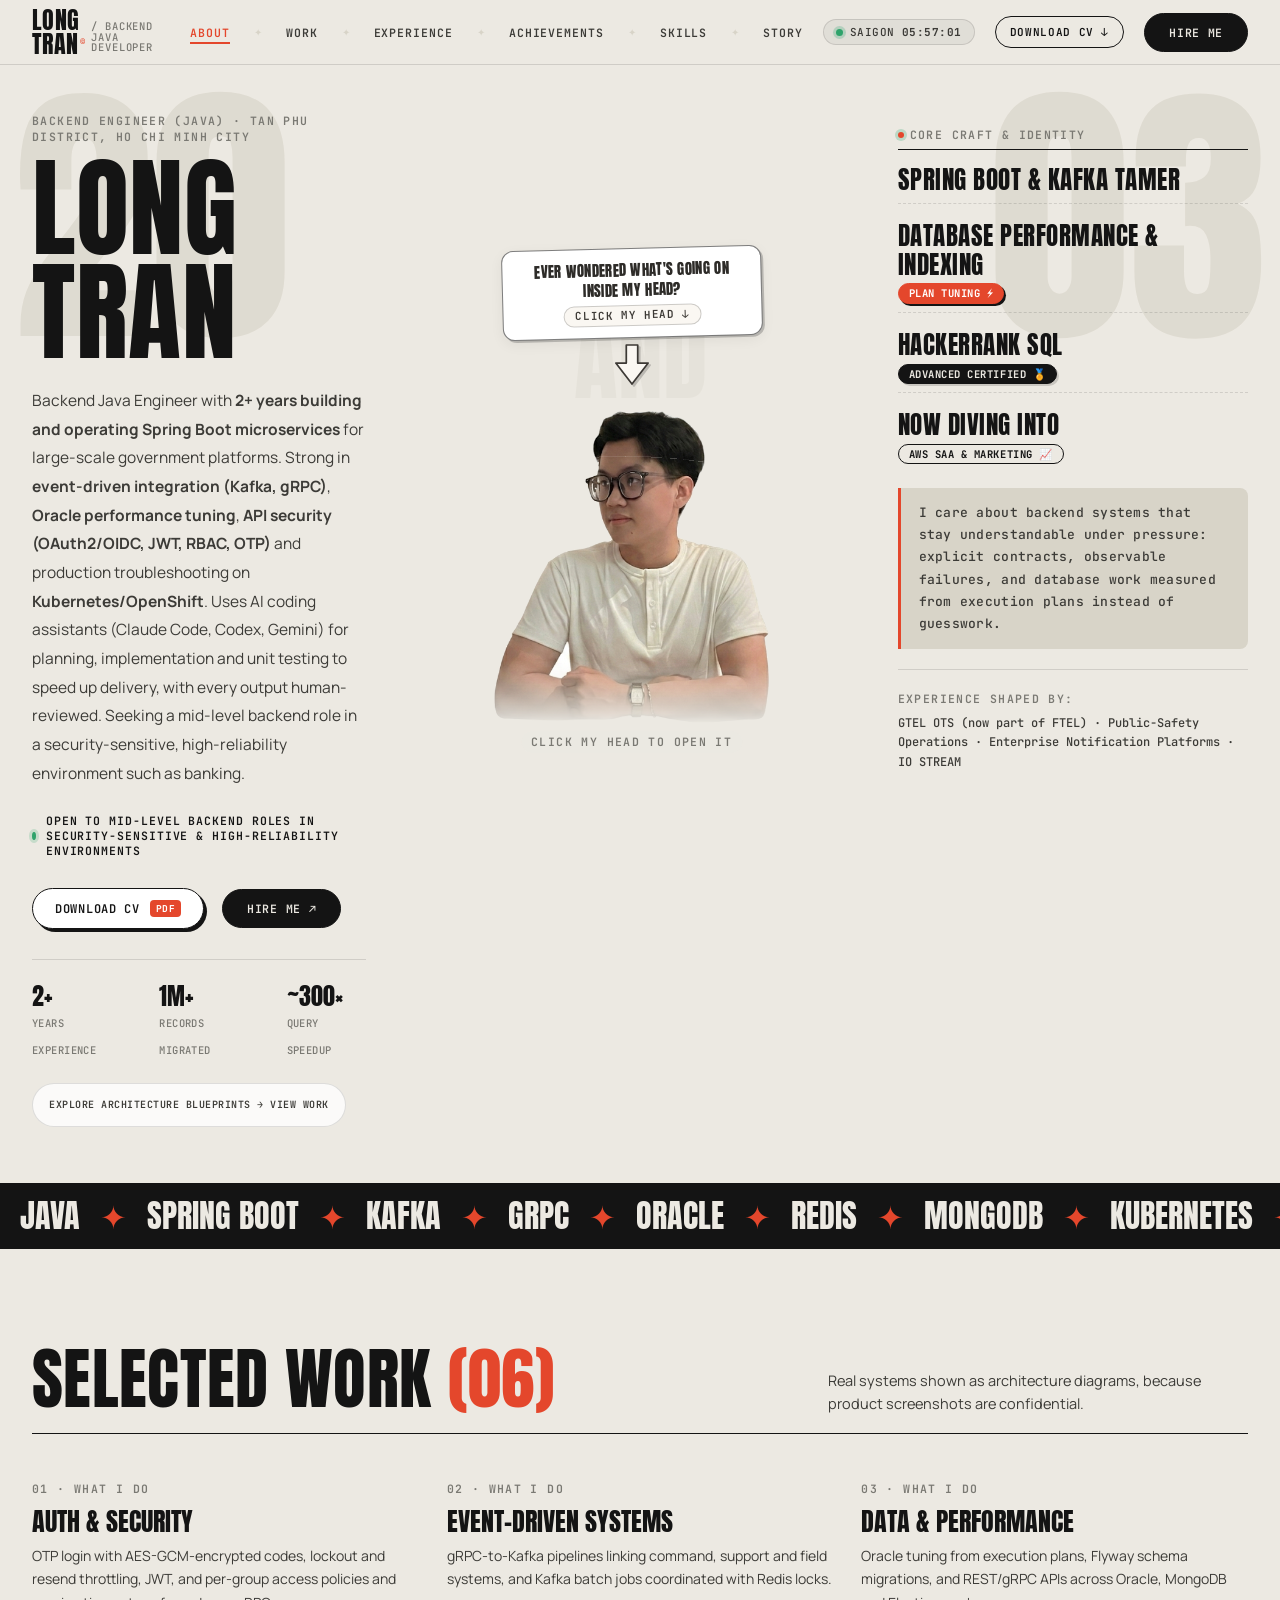
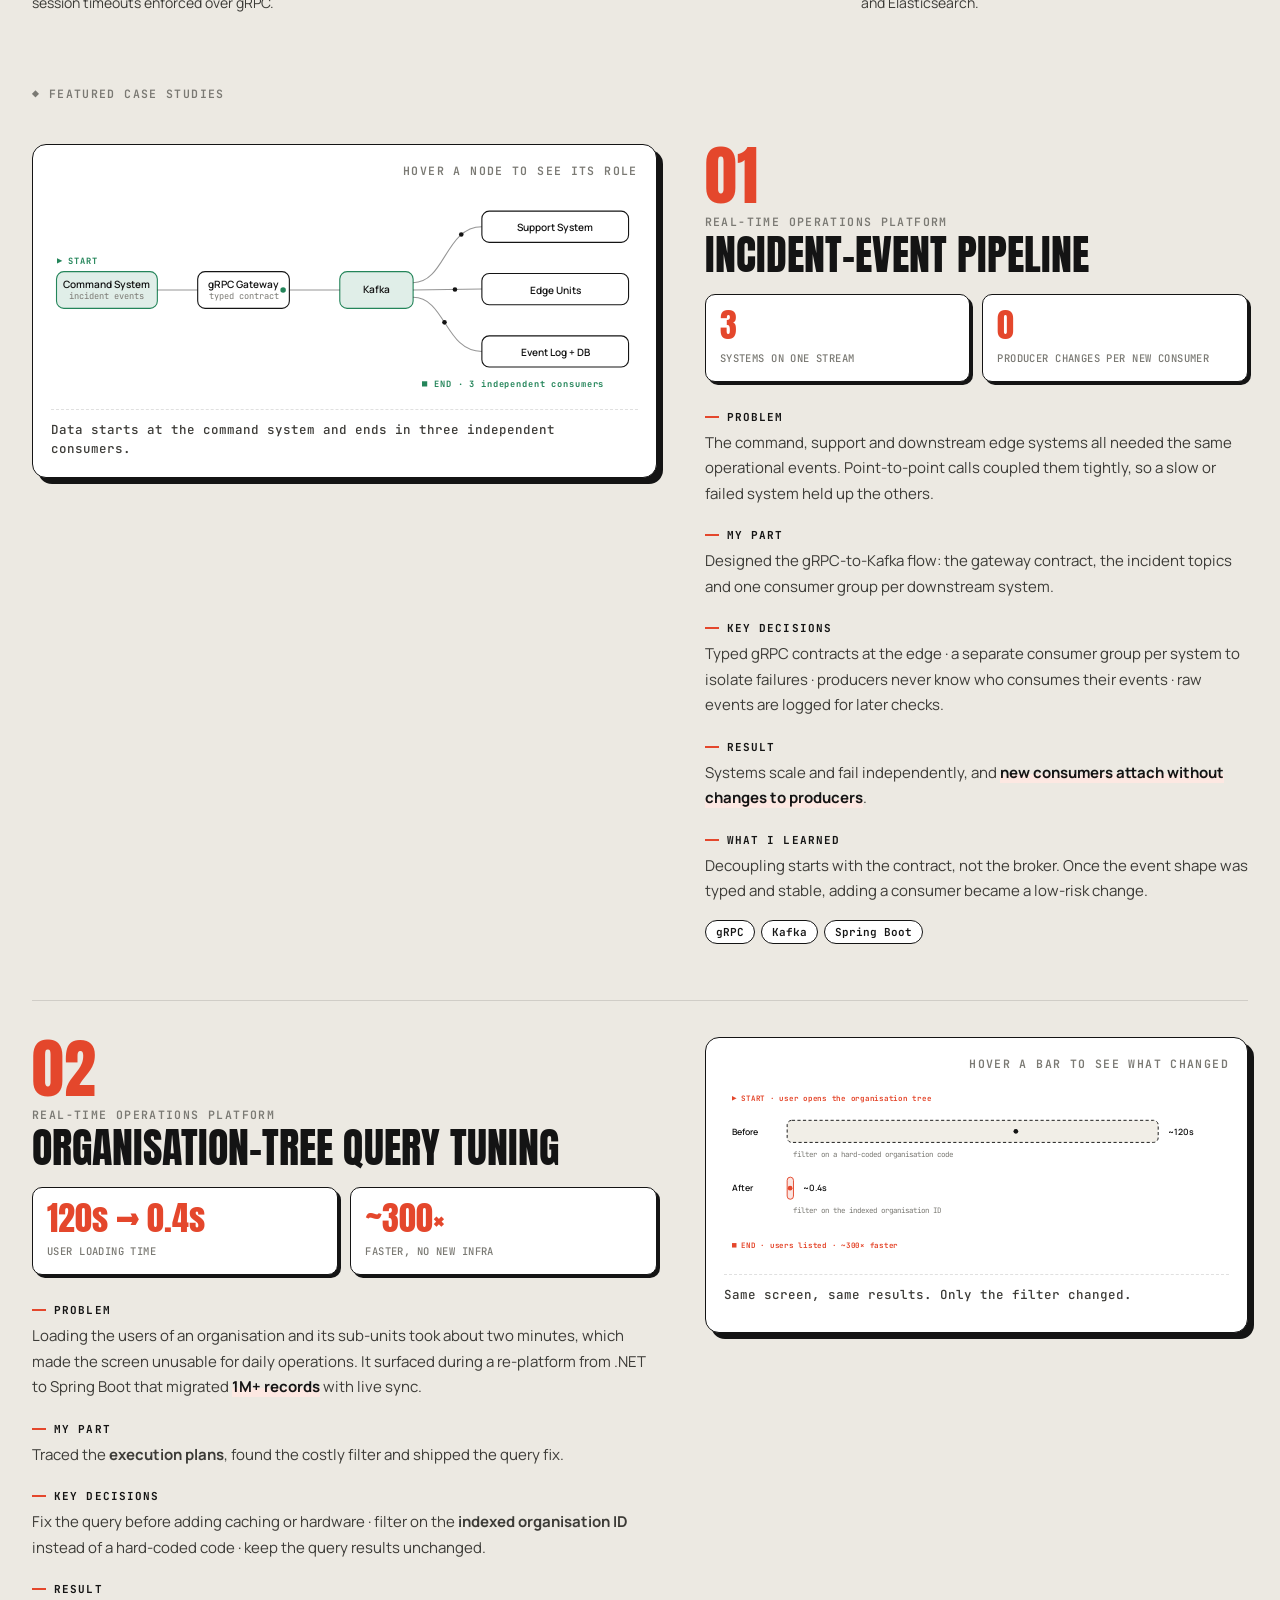
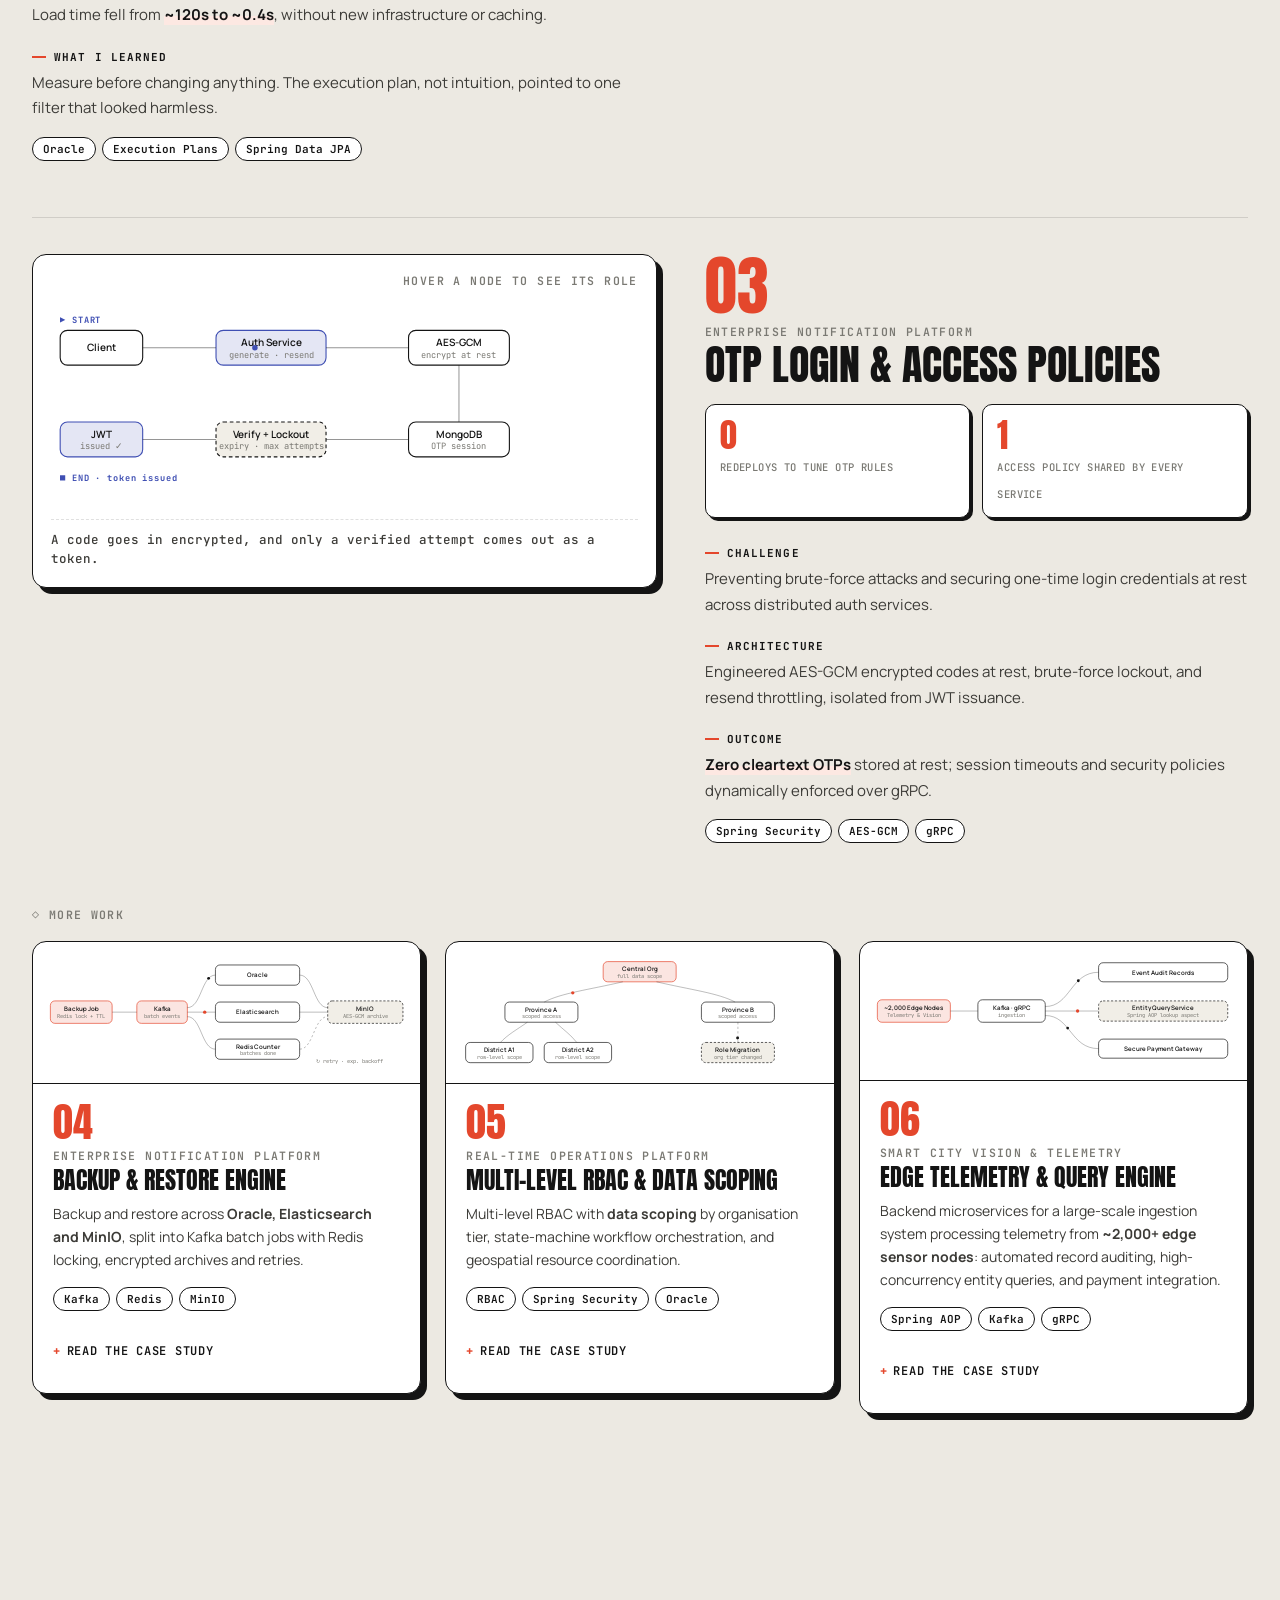
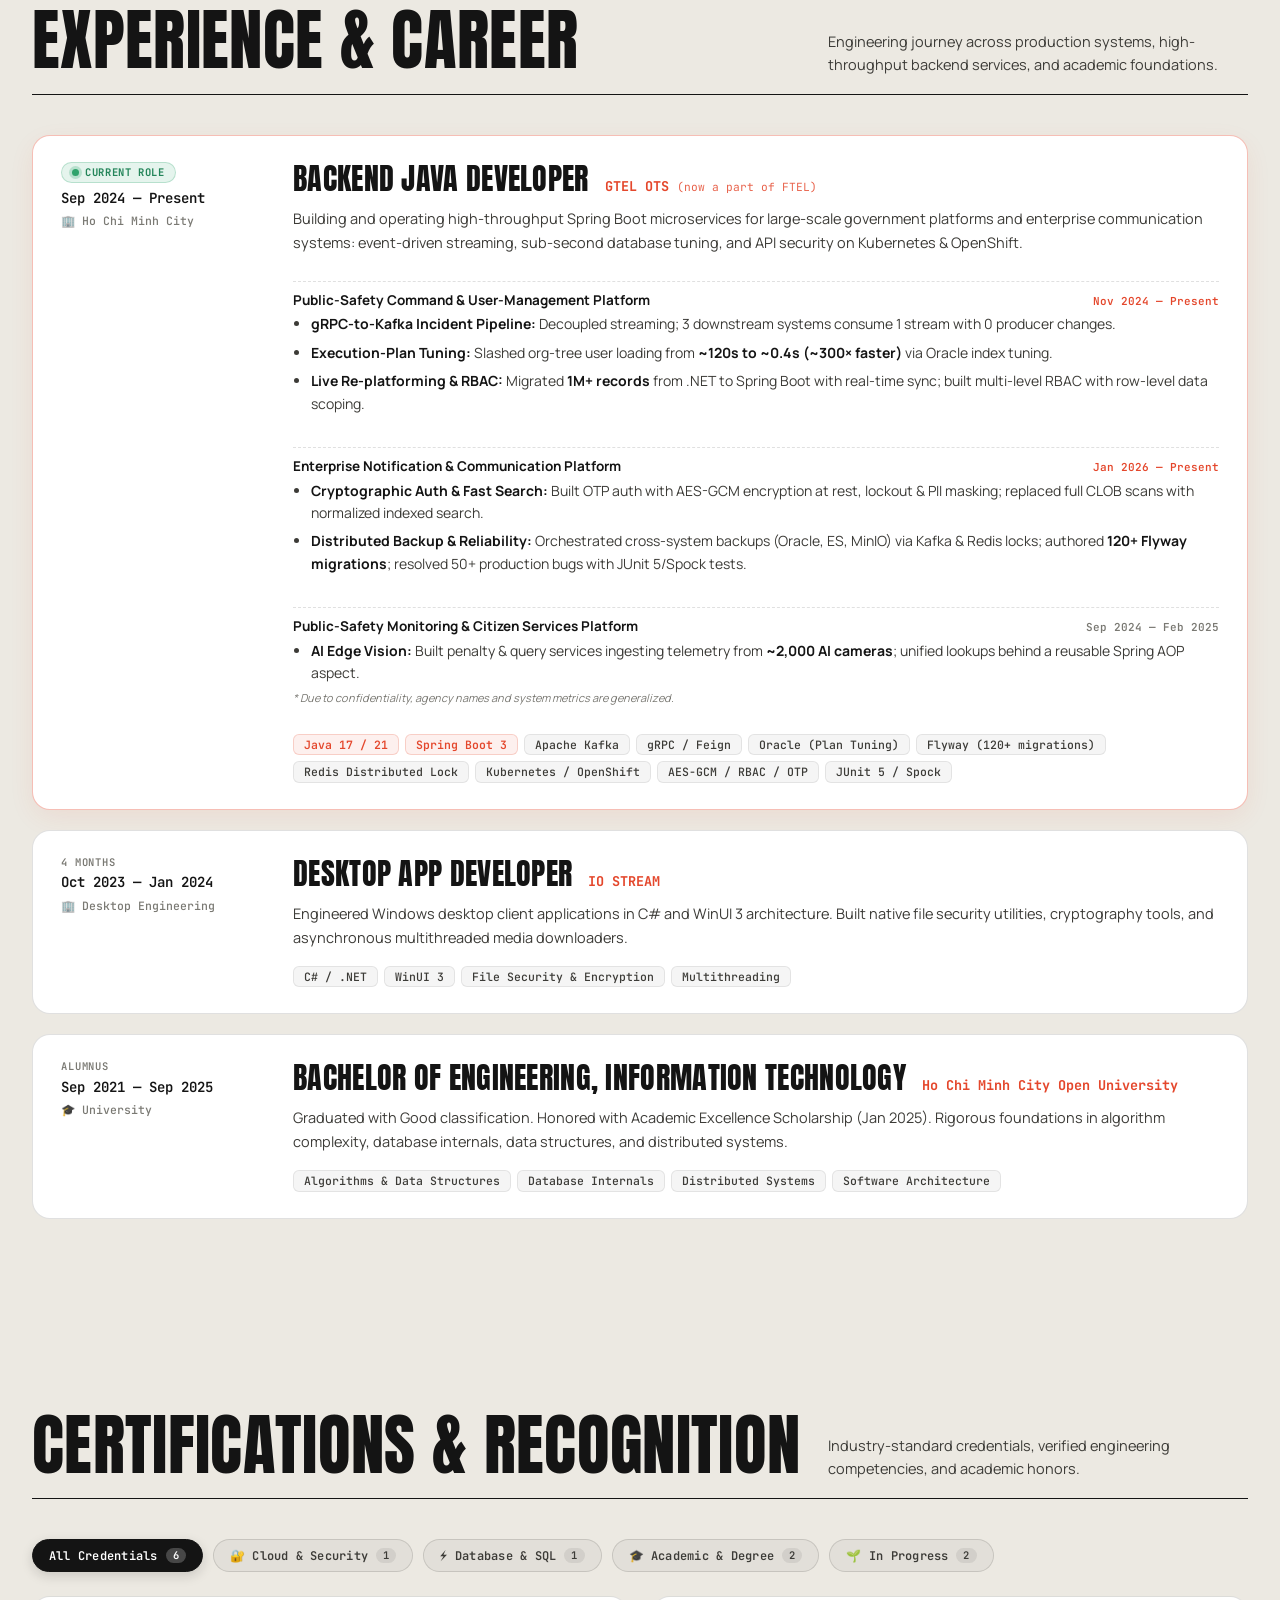
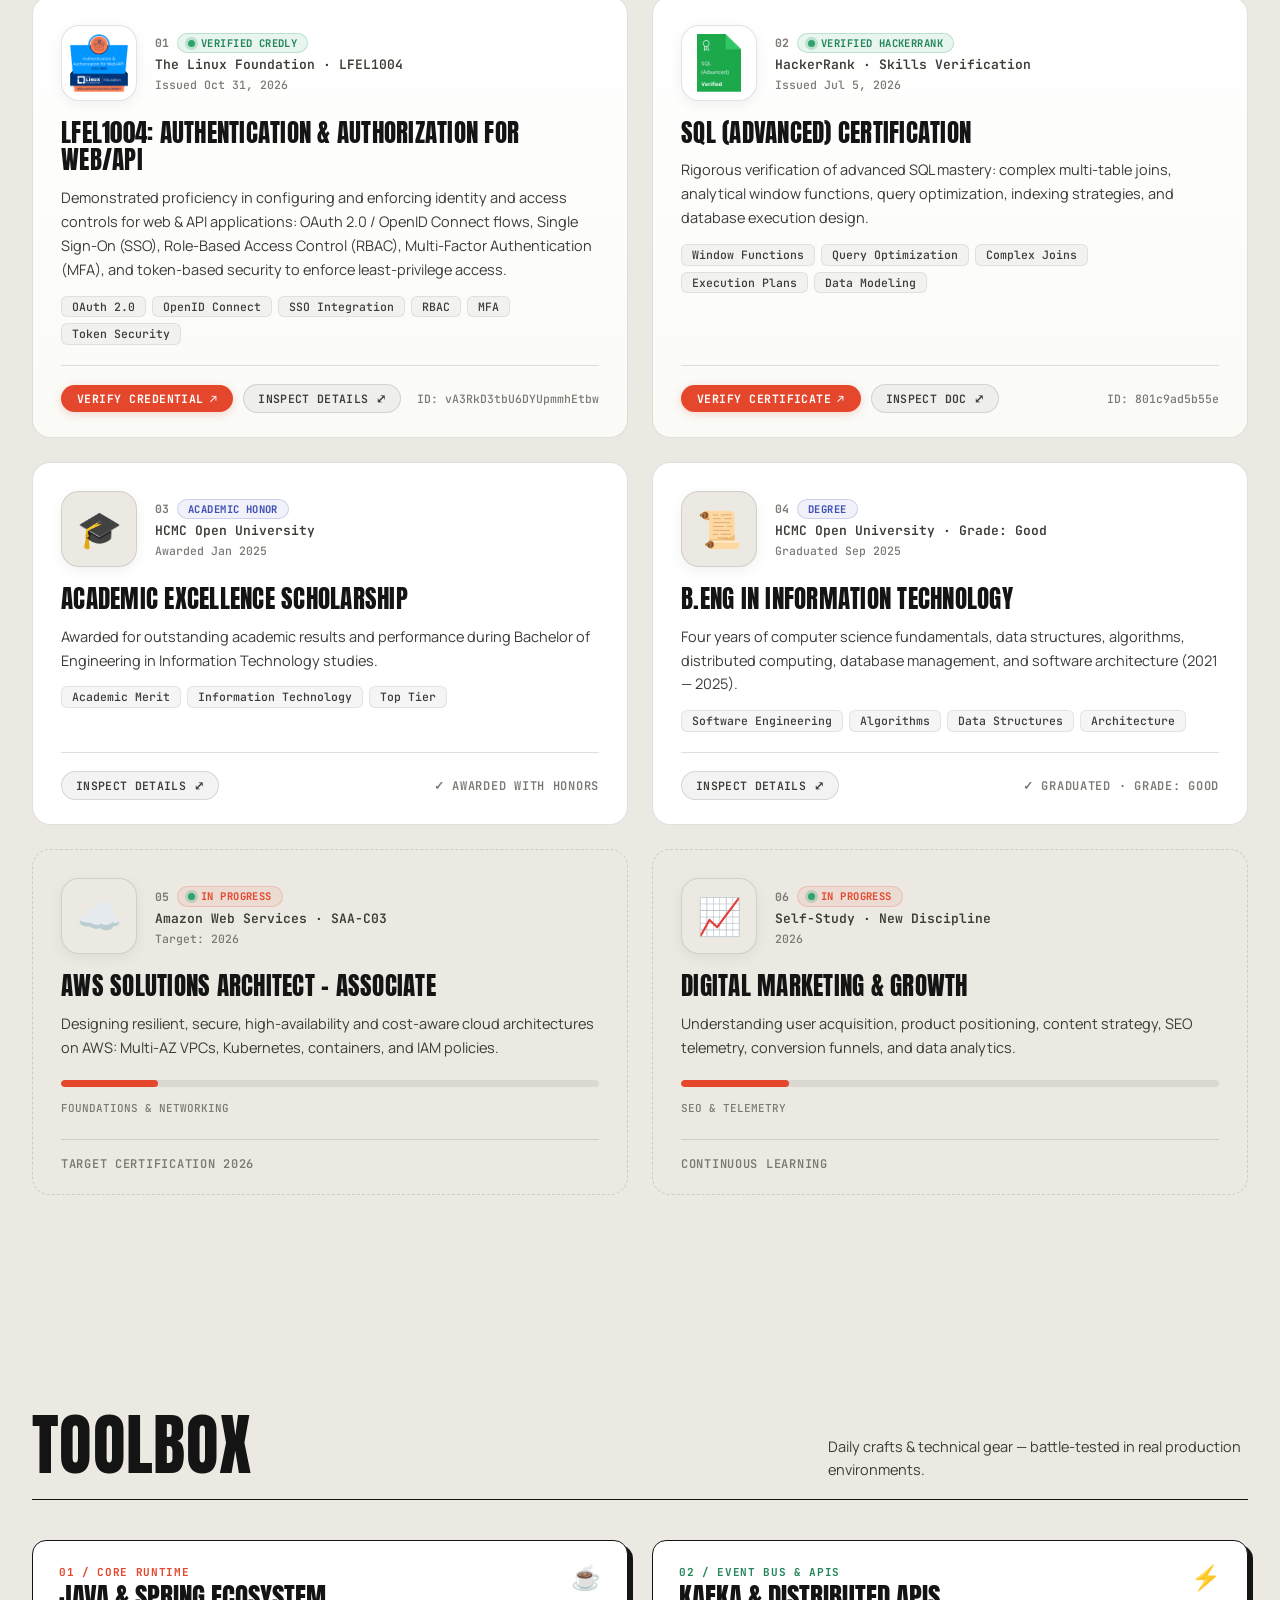
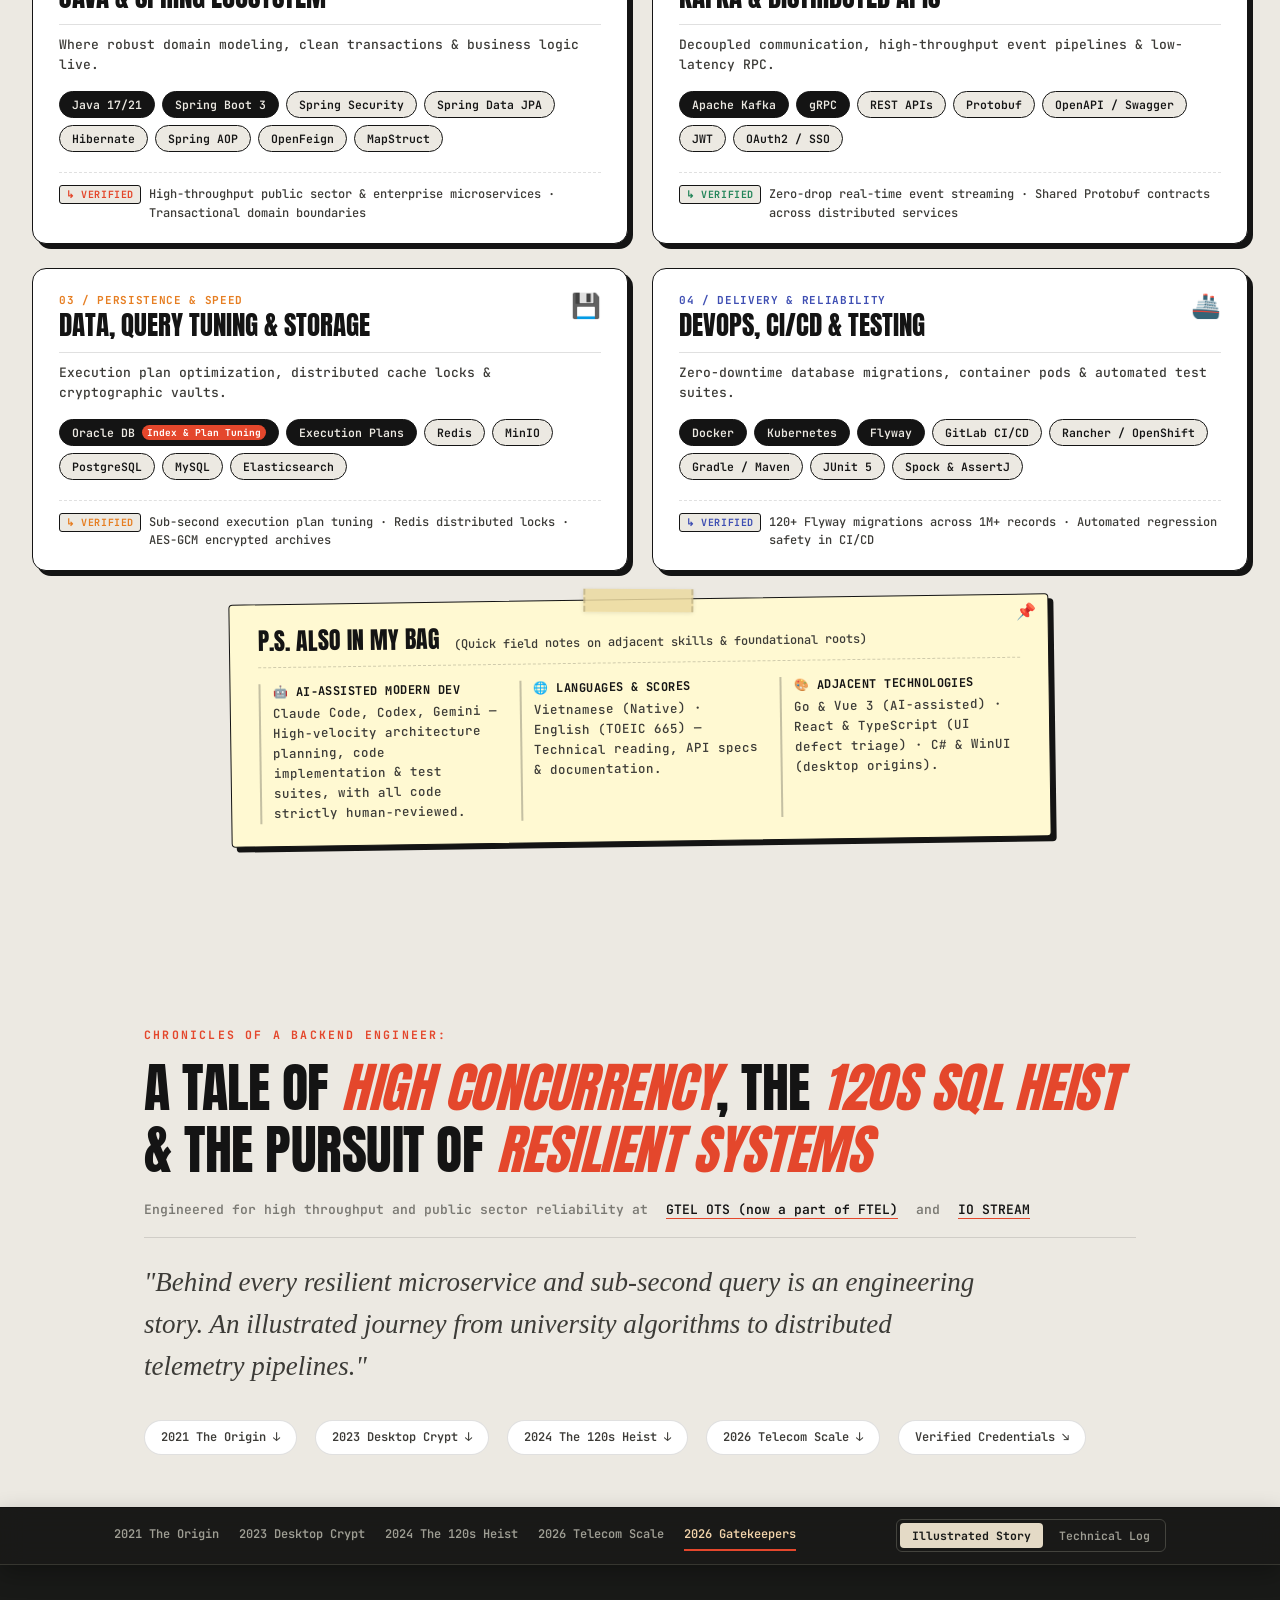
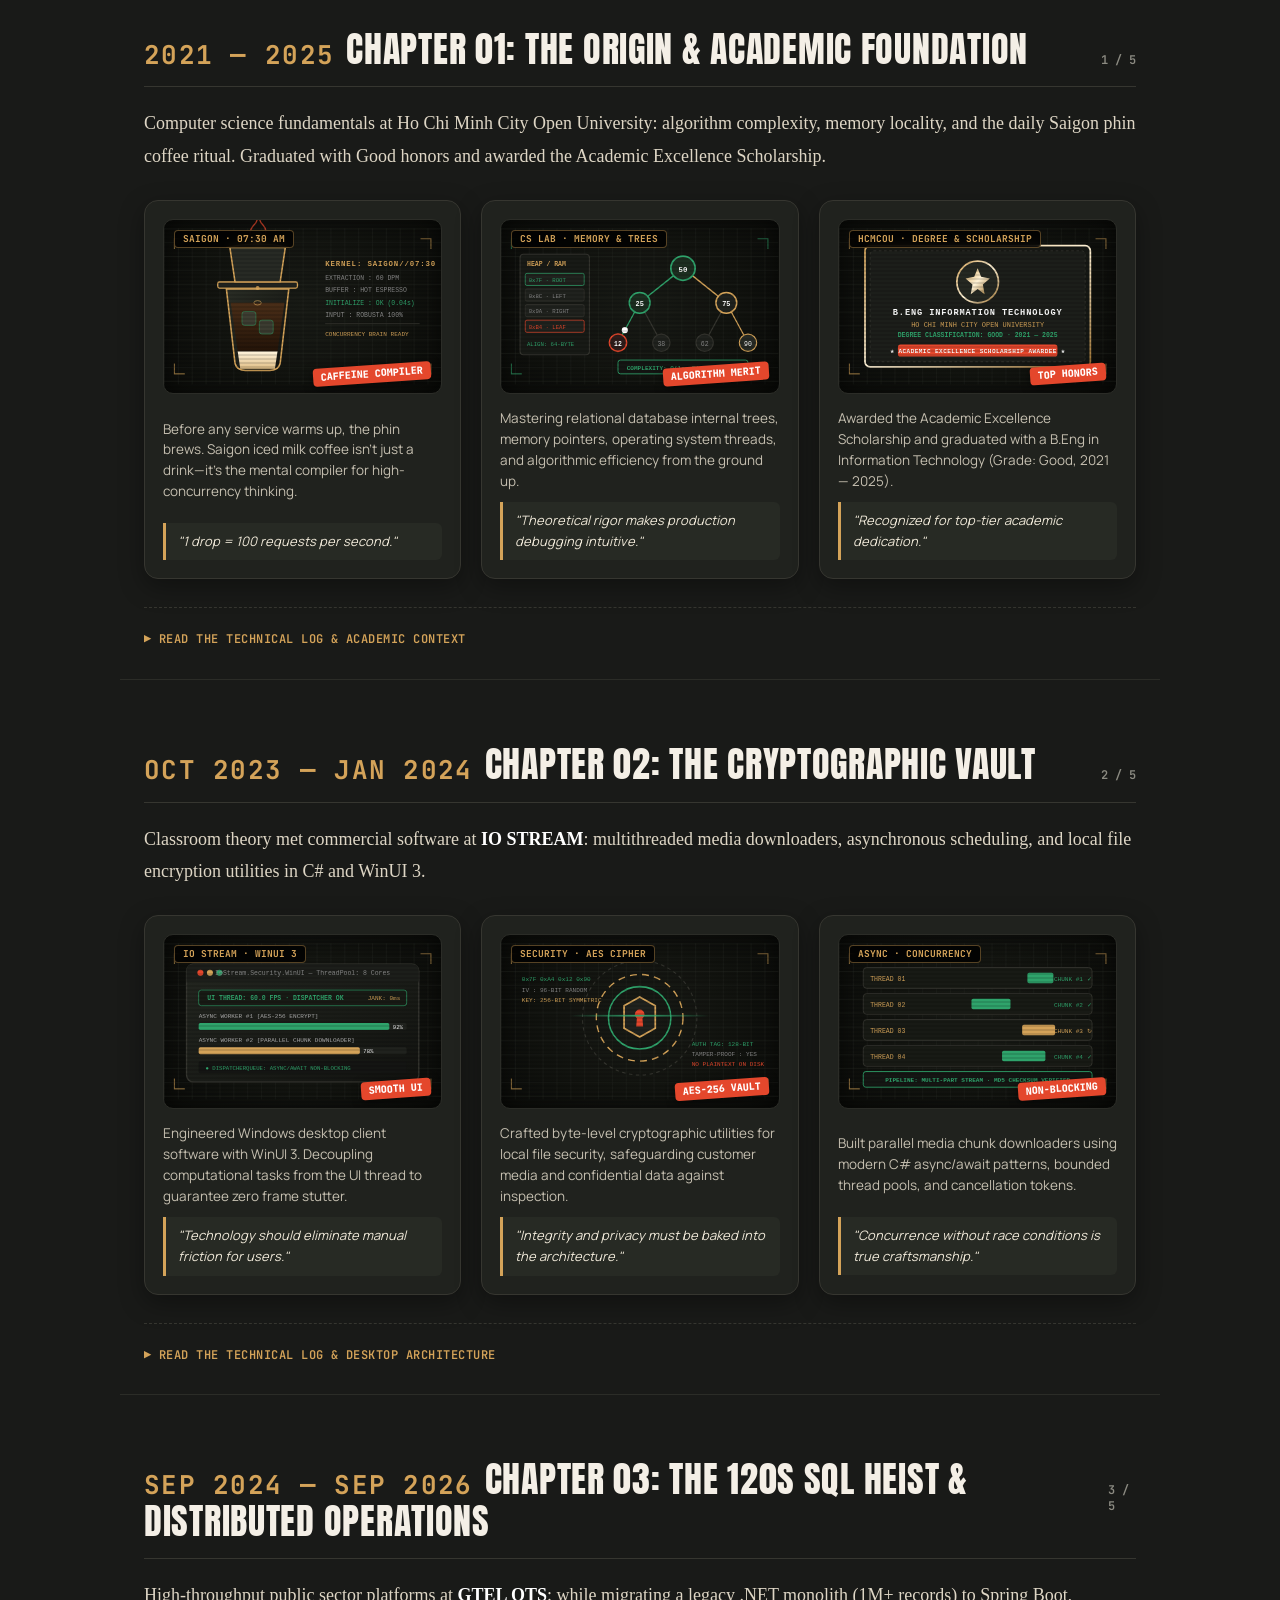
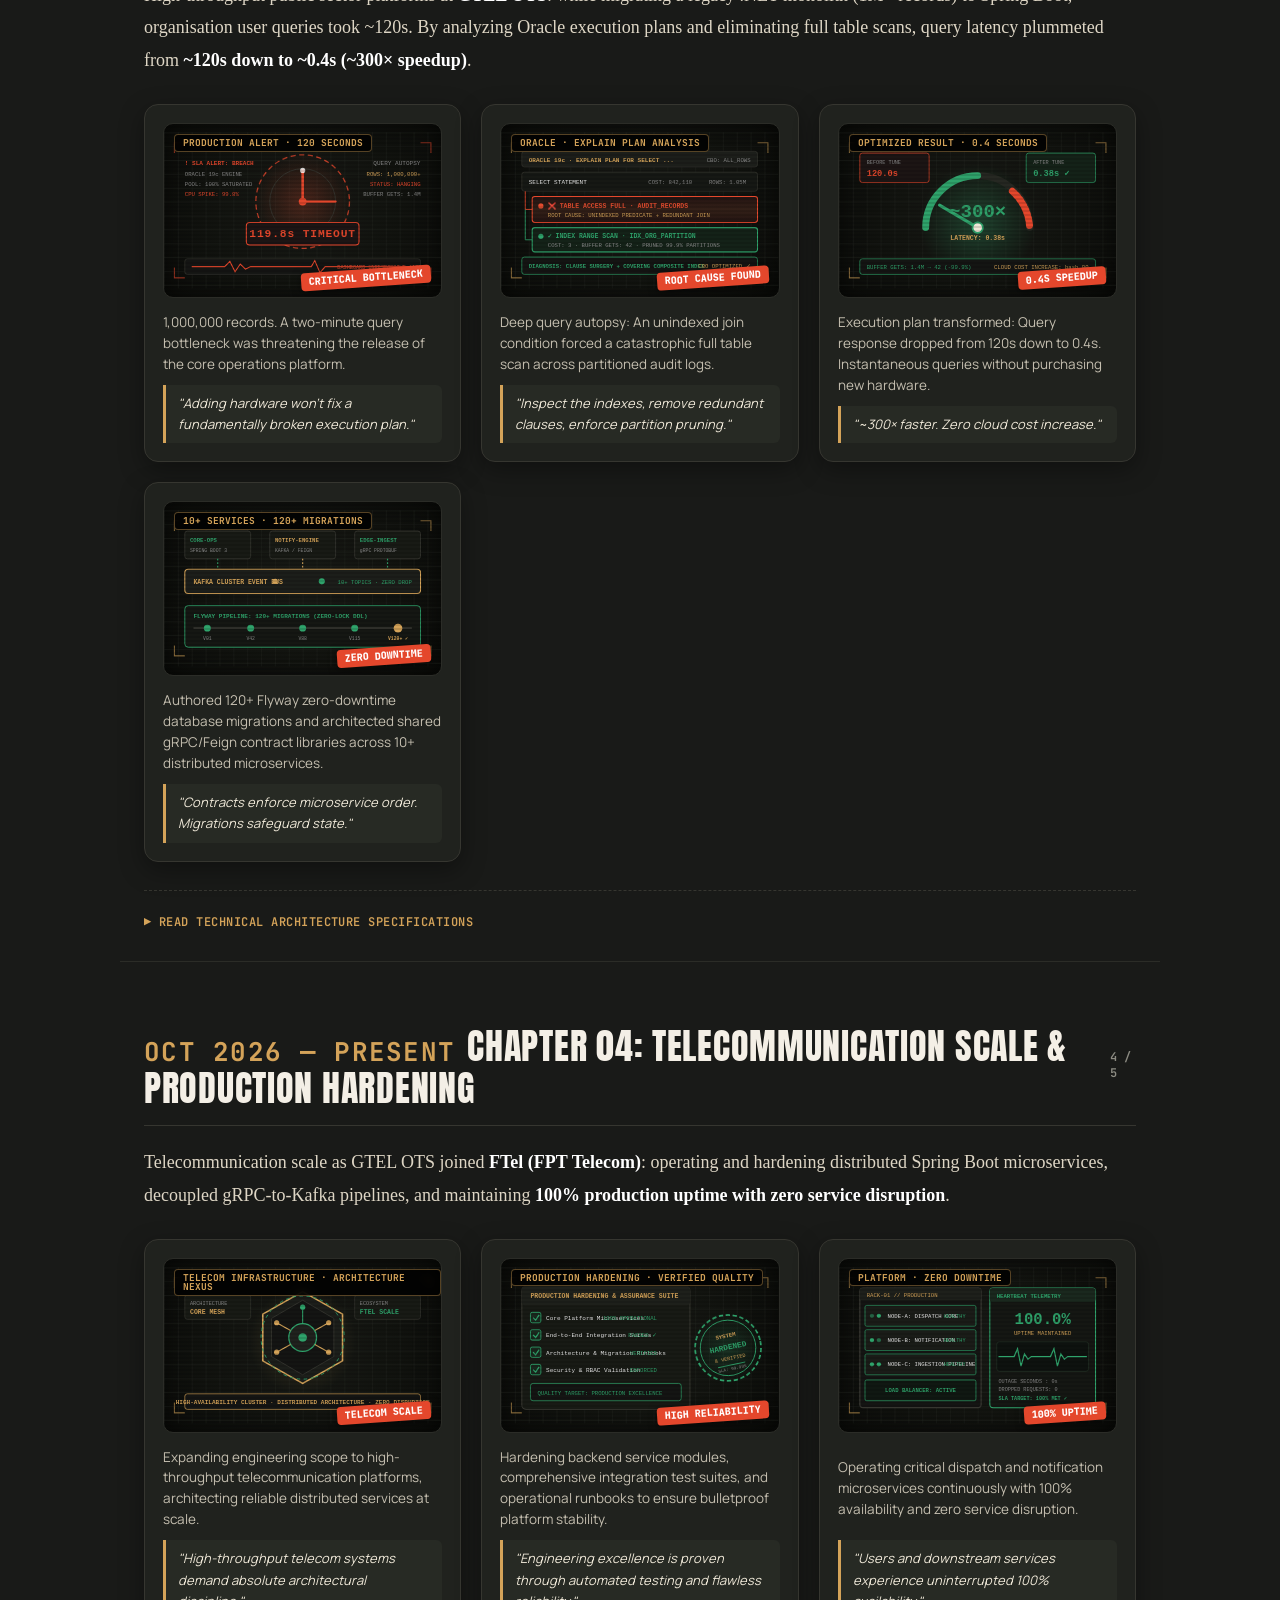
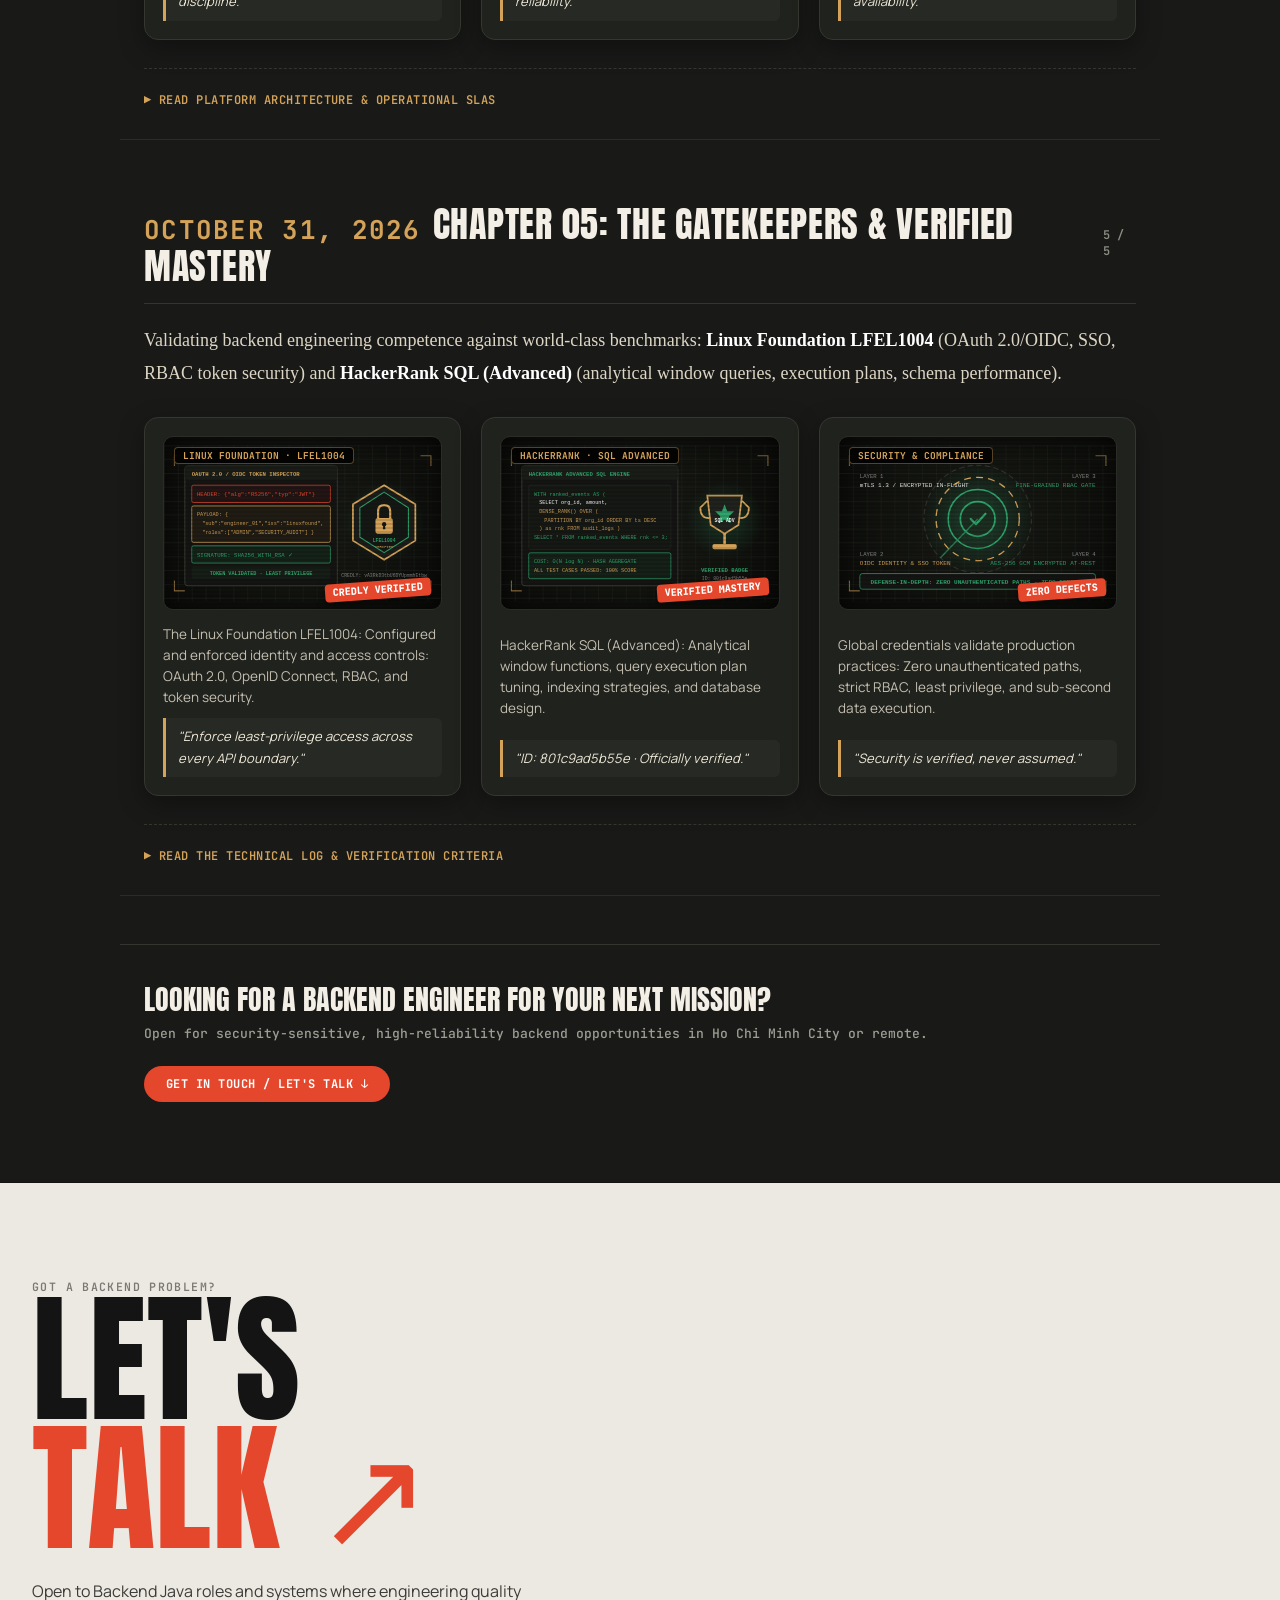
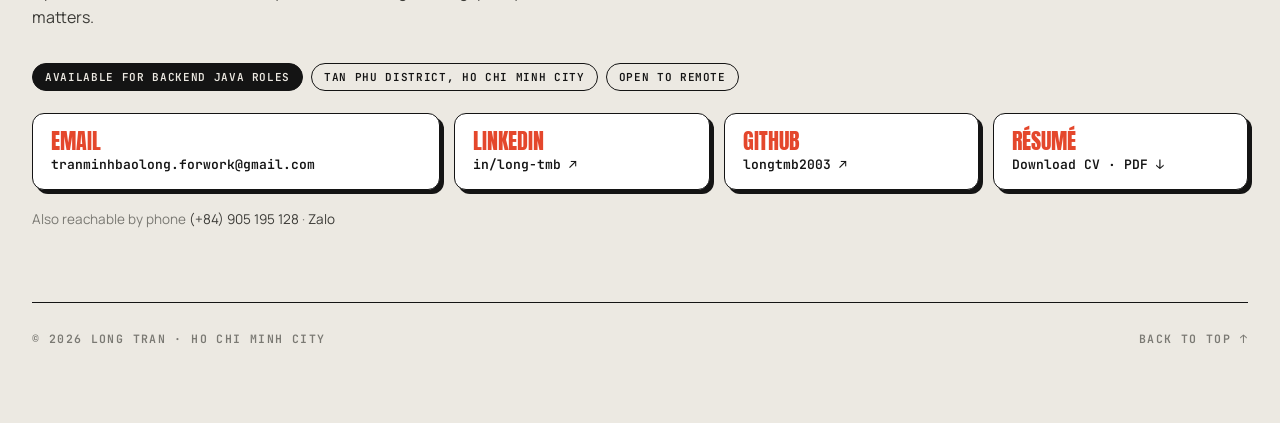
==== commit f76081cc: "update" ====
--- a/index.html
+++ b/index.html
@@ -164,7 +164,7 @@
   font:600 11.5px var(--mono);
   text-transform:uppercase;
   letter-spacing:.06em;
-  padding:9px 18px;
+  padding:11px 24px;
   border-radius:99px;
   background:var(--ink);
   color:var(--paper);
@@ -199,8 +199,9 @@
   display:flex;
   flex-wrap:wrap;
   align-items:center;
-  gap:12px;
-  margin-top:22px;
+  gap:18px;
+  margin-top:4px;
+  margin-bottom:28px;
 }
 .cv-cta {
   display:inline-flex;
@@ -209,7 +210,7 @@
   font:600 12px var(--mono);
   text-transform:uppercase;
   letter-spacing:.06em;
-  padding:9px 18px;
+  padding:11px 22px;
   border-radius:99px;
   background:var(--card);
   color:var(--ink);
@@ -233,7 +234,7 @@
 }
 
 /* HERO SECTION */
-.hero { position:relative; padding:36px 0 0; }
+.hero { position:relative; padding:44px 0 52px; }
 .hero-stage-container { position:relative; }
 
 /* Giant Watermarks */
@@ -256,7 +257,7 @@
   z-index:2;
   display:grid;
   grid-template-columns:minmax(0,1fr) minmax(360px,460px) minmax(0,1.05fr);
-  gap:24px;
+  gap:36px;
   align-items:start;
 }
 
@@ -265,14 +266,15 @@
 .intro-card { transition:opacity .35s, transform .35s; }
 .hero-left.has-active-card .intro-card { display:none; }
 
-.hero-left h1 { font-size:clamp(76px,8.5vw,130px); margin:8px 0 16px; }
-.hero-desc { color:var(--ink-2); font-size:15px; line-height:1.75; max-width:380px; }
+.hero-left h1 { font-size:clamp(76px,8.5vw,126px); margin:12px 0 22px; line-height:0.95; }
+.hero-desc { color:var(--ink-2); font-size:15.5px; line-height:1.8; max-width:440px; margin-bottom:18px; }
 .avail {
   display:inline-flex;
   align-items:center;
-  gap:8px;
-  margin-top:20px;
-  font:600 11px var(--mono);
+  gap:10px;
+  margin-top:6px;
+  margin-bottom:24px;
+  font:600 11.5px var(--mono);
   text-transform:uppercase;
   letter-spacing:.08em;
 }
@@ -286,9 +288,9 @@
 }
 .hero-stats-row {
   display:flex;
-  gap:18px;
-  margin-top:26px;
-  padding-top:20px;
+  gap:30px;
+  margin-top:0;
+  padding-top:24px;
   border-top:1px solid var(--line);
 }
 .h-stat b { display:block; font:400 24px/1 var(--display); color:var(--ink); }
@@ -449,7 +451,7 @@
   transition:background .2s, color .2s, border-color .2s, transform .2s;
 }
 .skip-interaction:hover { border-color:var(--ink); color:var(--ink); transform:translateY(-1px); }
-.intro-skip { margin-top:14px; }
+.intro-skip { margin-top:22px; padding:7px 16px; font-size:10px; }
 
 /* Editorial Paper Pointer Card & Gentle Soothing Arrow pointing to head */
 .bubble {
@@ -820,8 +822,8 @@
   list-style:none;
   display:flex;
   flex-direction:column;
-  gap:8px;
-  margin-bottom:20px;
+  gap:14px;
+  margin-bottom:24px;
 }
 .manifesto-item {
   display:flex;
@@ -883,7 +885,7 @@
   letter-spacing:.02em;
   color:var(--ink-2);
   margin-bottom:20px;
-  padding:12px 16px;
+  padding:14px 18px;
   background:var(--ghost);
   border-left:3px solid var(--accent);
   border-radius:0 8px 8px 0;
@@ -3381,17 +3383,17 @@
     </div>
 
     <nav class="nav">
-      <a href="#story-chronicles">Story</a>
-      <span class="nav-dot">✦</span>
       <a href="#about">About</a>
       <span class="nav-dot">✦</span>
       <a href="#work">Work</a>
       <span class="nav-dot">✦</span>
+      <a href="#experience">Experience</a>
+      <span class="nav-dot">✦</span>
       <a href="#achievements">Achievements</a>
       <span class="nav-dot">✦</span>
-      <a href="#experience">Experience</a>
+      <a href="#skills">Skills</a>
       <span class="nav-dot">✦</span>
-      <a href="#skills">Skills</a>
+      <a href="#story-chronicles">Story</a>
     </nav>
 
     <div class="status-badge" title="Live Saigon Time (GMT+7)">
@@ -3403,12 +3405,12 @@
     <details class="mobile-index">
       <summary>Menu <span aria-hidden="true">+</span></summary>
       <nav aria-label="Page index">
-        <a href="#story-chronicles"><span>01</span> Story Chronicles</a>
-        <a href="#about"><span>02</span> Meet Long</a>
-        <a href="#work"><span>03</span> Work &amp; Case Studies</a>
+        <a href="#about"><span>01</span> Meet Long</a>
+        <a href="#work"><span>02</span> Work &amp; Case Studies</a>
+        <a href="#experience"><span>03</span> Experience</a>
         <a href="#achievements"><span>04</span> Certifications</a>
-        <a href="#experience"><span>05</span> Experience</a>
-        <a href="#skills"><span>06</span> Toolbox</a>
+        <a href="#skills"><span>05</span> Toolbox</a>
+        <a href="#story-chronicles"><span>06</span> Story Chronicles</a>
         <a href="#contact"><span>07</span> Contact &amp; Let's talk ↗</a>
       </nav>
     </details>
@@ -3417,871 +3419,6 @@
 </header>
 
 <main>
-<div class="wrap">
-  <!-- COLD OPEN: EDITORIAL STORY INVITATION (CALIF.IO / PHP2SHELL STYLE) -->
-  <section class="cold-open rv" aria-labelledby="storyOpening">
-    <h1 id="storyOpening">
-      <span class="kicker">CHRONICLES OF A BACKEND ENGINEER:</span>
-      A tale of <em>high concurrency</em>, the <em>120s SQL heist</em> &amp; the pursuit of <em>resilient systems</em>
-    </h1>
-    <p class="press-coverage">
-      Engineered for high throughput and public sector reliability at
-      <a href="#the-high-throughput">FTEL (FPT Telecom)</a>,
-      <a href="#the-120s-heist">GTEL OTS</a>, and
-      <a href="#the-crypt">IO STREAM</a>
-    </p>
-    <p class="invitation">
-      "To understand how I design distributed systems, optimize sub-second database pipelines, and enforce zero-downtime microservices today, join me on an illustrated journey through time..."
-    </p>
-    <nav class="shortcuts" aria-label="Start reading chronicle">
-      <a href="#the-origin">Begin in 2021 ↓</a>
-      <a href="#the-120s-heist">The 120s SQL Heist ↓</a>
-      <a href="#the-high-throughput">2026 Telecom Scale ↓</a>
-      <a href="#the-gatekeepers">Verified Credentials ↘</a>
-      <a href="#work">Technical Blueprint ↘</a>
-    </nav>
-  </section>
-</div>
-
-<!-- COMIC CHRONICLES: ILLUSTRATED CHAPTER JOURNEY (FULL WIDTH DARK THEME) -->
-<section class="comic-chronicles" id="story-chronicles" data-mode="story" aria-label="An illustrated journey through engineering history">
-  <!-- STICKY READER TOOLBAR -->
-  <div class="reader-toolbar">
-    <div class="reader-toolbar-inner">
-      <nav class="era-links" aria-label="Comic chapters navigation">
-        <a href="#the-origin" class="active" data-chapter="the-origin">2021 The Origin</a>
-        <a href="#the-crypt" data-chapter="the-crypt">2023 Desktop Crypt</a>
-        <a href="#the-120s-heist" data-chapter="the-120s-heist">2024 The 120s Heist</a>
-        <a href="#the-high-throughput" data-chapter="the-high-throughput">2026 Telecom Scale</a>
-        <a href="#the-gatekeepers" data-chapter="the-gatekeepers">2026 Gatekeepers</a>
-      </nav>
-      <div class="reader-mode" role="group" aria-label="Comic reading mode">
-        <button type="button" class="mode-btn active" id="btnStoryMode" data-mode="story" aria-pressed="true">Illustrated Story</button>
-        <button type="button" class="mode-btn" id="btnLogMode" data-mode="blueprint" aria-pressed="false">Technical Log</button>
-      </div>
-    </div>
-  </div>
-
-  <!-- CHAPTER 01: 2021 -->
-  <article class="story-chapter" id="the-origin" aria-labelledby="ch1-heading">
-    <div class="chapter-heading">
-      <h2 id="ch1-heading"><span>2021 — 2025</span>Chapter 01: The Origin &amp; Academic Foundation</h2>
-      <small>1 / 5</small>
-    </div>
-    <div class="chapter-description">
-      <p>
-        The journey began in Ho Chi Minh City in 2021. Long before multi-node Kubernetes clusters or distributed gRPC streams, the foundation was built on rigorous computer science fundamentals: algorithm complexity, memory locality, tree traversal, and the daily Saigon phin coffee ritual. Four years of engineering at <strong>Ho Chi Minh City Open University</strong> culminated in graduating with Good honors and receiving the prestigious <strong>Academic Excellence Scholarship</strong>.
-      </p>
-    </div>
-    <div class="panel-layout">
-      <div class="comic-panel">
-        <div class="panel-art-wrap">
-          <span class="panel-badge">SAIGON · 07:30 AM</span>
-          <svg viewBox="0 0 320 180" fill="none" xmlns="http://www.w3.org/2000/svg">
-            <defs>
-              <pattern id="ch1Grid" width="16" height="16" patternUnits="userSpaceOnUse"><path d="M 16 0 L 0 0 0 16" fill="none" stroke="#252822" stroke-width="0.8"/></pattern>
-              <linearGradient id="cGlassGrad" x1="0" y1="0" x2="1" y2="1"><stop offset="0%" stop-color="#2A2D25"/><stop offset="100%" stop-color="#121310"/></linearGradient>
-              <linearGradient id="cEspressoGrad" x1="0" y1="0" x2="0" y2="1"><stop offset="0%" stop-color="#4A2E18"/><stop offset="100%" stop-color="#241408"/></linearGradient>
-              <linearGradient id="cMilkGrad" x1="0" y1="0" x2="0" y2="1"><stop offset="0%" stop-color="#FFF4DD"/><stop offset="100%" stop-color="#E1BF86"/></linearGradient>
-            </defs>
-            <rect width="320" height="180" fill="url(#ch1Grid)"/>
-            <path d="M12 24 L12 12 L24 12 M308 24 L308 12 L296 12 M12 156 L12 168 L24 168 M308 156 L308 168 L296 168" stroke="#D4A359" stroke-width="1.2" opacity="0.6"/>
-            <!-- Telemetry readout right side -->
-            <text x="186" y="44" font-size="8.5" font-family="monospace" font-weight="bold" fill="#D4A359" letter-spacing="1">KERNEL: SAIGON//07:30</text>
-            <text x="186" y="60" font-size="7.5" font-family="monospace" fill="#888">EXTRACTION : 60 DPM</text>
-            <text x="186" y="74" font-size="7.5" font-family="monospace" fill="#888">BUFFER     : HOT ESPRESSO</text>
-            <text x="186" y="88" font-size="7.5" font-family="monospace" fill="#2FA36B">INITIALIZE : OK (0.04s)</text>
-            <text x="186" y="102" font-size="7.5" font-family="monospace" fill="#888">INPUT      : ROBUSTA 100%</text>
-            <line x1="186" y1="110" x2="295" y2="110" stroke="#363630" stroke-width="1"/>
-            <text x="186" y="124" font-size="7" font-family="monospace" fill="#D4A359">CONCURRENCY BRAIN READY</text>
-            <!-- Glass -->
-            <path d="M72 70 L82 156 Q84 164 94 164 L122 164 Q132 164 134 156 L144 70 Z" fill="url(#cGlassGrad)" stroke="#D4A359" stroke-width="1.8"/>
-            <path d="M85 142 L88 162 L128 162 L131 142 Z" fill="url(#cMilkGrad)"/>
-            <path d="M77 86 L85 142 L131 142 L139 86 Z" fill="url(#cEspressoGrad)"/>
-            <rect x="90" y="96" width="16" height="16" rx="3" fill="#3D453C" opacity="0.75" stroke="#2FA36B" stroke-width="0.8"/>
-            <rect x="110" y="106" width="16" height="16" rx="3" fill="#3D453C" opacity="0.75" stroke="#2FA36B" stroke-width="0.8"/>
-            <!-- Phin Saucer plate -->
-            <rect x="62" y="62" width="92" height="7" rx="2" fill="#20221E" stroke="#D4A359" stroke-width="1.5"/>
-            <!-- Phin Chamber -->
-            <path d="M76 22 L140 22 L134 62 L82 62 Z" fill="#272A24" stroke="#D4A359" stroke-width="1.8"/>
-            <!-- Phin Lid & Knob -->
-            <path d="M72 22 Q108 14 144 22 Z" fill="#363630" stroke="#D4A359" stroke-width="1.5"/>
-            <circle cx="108" cy="14" r="4.5" fill="#D4A359"/>
-            <path d="M100 10 Q98 2 104 -4 Q110 -10 106 -16" stroke="#E4472C" stroke-width="1.5" stroke-linecap="round" fill="none" opacity="0.7"/>
-            <path d="M116 10 Q120 2 114 -4 Q108 -10 112 -16" stroke="#E4472C" stroke-width="1.5" stroke-linecap="round" fill="none" opacity="0.7"/>
-            <!-- Drip bead -->
-            <circle cx="108" cy="67" r="2.2" fill="#D4A359"><animate attributeName="cy" values="67;86" dur="1.2s" repeatCount="indefinite"/><animate attributeName="opacity" values="1;0" dur="1.2s" repeatCount="indefinite"/></circle>
-            <ellipse cx="108" cy="86" rx="16" ry="2.5" fill="none" stroke="#D4A359" stroke-width="0.8"><animate attributeName="rx" values="3;16" dur="1.2s" repeatCount="indefinite"/><animate attributeName="opacity" values="1;0" dur="1.2s" repeatCount="indefinite"/></ellipse>
-          </svg>
-          <span class="panel-stamp">CAFFEINE COMPILER</span>
-        </div>
-        <p class="panel-caption">Before any service warms up, the phin brews. Saigon iced milk coffee isn't just a drink—it's the mental compiler for high-concurrency thinking.</p>
-        <div class="panel-dialogue">"1 drop = 100 requests per second."</div>
-      </div>
-
-      <div class="comic-panel">
-        <div class="panel-art-wrap">
-          <span class="panel-badge">CS LAB · MEMORY &amp; TREES</span>
-          <svg viewBox="0 0 320 180" fill="none" xmlns="http://www.w3.org/2000/svg">
-            <defs>
-              <pattern id="ch1TreeGrid" width="16" height="16" patternUnits="userSpaceOnUse"><path d="M 16 0 L 0 0 0 16" fill="none" stroke="#252822" stroke-width="0.8"/></pattern>
-            </defs>
-            <rect width="320" height="180" fill="url(#ch1TreeGrid)"/>
-            <path d="M12 24 L12 12 L24 12 M308 24 L308 12 L296 12 M12 156 L12 168 L24 168 M308 156 L308 168 L296 168" stroke="#2FA36B" stroke-width="1.2" opacity="0.6"/>
-            <!-- Left Memory Layout matrix -->
-            <rect x="22" y="30" width="80" height="116" rx="4" fill="#181A16" stroke="#363630" stroke-width="1.2"/>
-            <text x="30" y="44" font-size="7.5" font-family="monospace" fill="#D4A359" font-weight="bold">HEAP / RAM</text>
-            <rect x="28" y="52" width="68" height="14" rx="2" fill="#20221E" stroke="#2FA36B" stroke-width="0.8"/>
-            <text x="32" y="62" font-size="6.5" font-family="monospace" fill="#2FA36B">0x7F · ROOT</text>
-            <rect x="28" y="70" width="68" height="14" rx="2" fill="#20221E" stroke="#363630" stroke-width="0.8"/>
-            <text x="32" y="80" font-size="6.5" font-family="monospace" fill="#888">0x8C · LEFT</text>
-            <rect x="28" y="88" width="68" height="14" rx="2" fill="#20221E" stroke="#363630" stroke-width="0.8"/>
-            <text x="32" y="98" font-size="6.5" font-family="monospace" fill="#888">0x9A · RIGHT</text>
-            <rect x="28" y="106" width="68" height="14" rx="2" fill="#20221E" stroke="#E4472C" stroke-width="0.8"/>
-            <text x="32" y="116" font-size="6.5" font-family="monospace" fill="#E4472C">0xB4 · LEAF</text>
-            <text x="30" y="136" font-size="6.5" font-family="monospace" fill="#2FA36B">ALIGN: 64-BYTE</text>
-            <!-- Right Tree Hierarchy -->
-            <line x1="210" y1="46" x2="160" y2="86" stroke="#2FA36B" stroke-width="1.6"/>
-            <line x1="210" y1="46" x2="260" y2="86" stroke="#D4A359" stroke-width="1.6"/>
-            <line x1="160" y1="86" x2="135" y2="132" stroke="#2FA36B" stroke-width="1.4"/>
-            <line x1="160" y1="86" x2="185" y2="132" stroke="#363630" stroke-width="1.4"/>
-            <line x1="260" y1="86" x2="235" y2="132" stroke="#363630" stroke-width="1.4"/>
-            <line x1="260" y1="86" x2="285" y2="132" stroke="#D4A359" stroke-width="1.4"/>
-            <!-- Pulsing traversal packet -->
-            <circle cx="210" cy="46" r="3.5" fill="#FFF"><animateMotion path="M0,0 L-50,40 L-75,86" dur="2s" repeatCount="indefinite"/></circle>
-            <!-- Nodes -->
-            <circle cx="210" cy="46" r="14" fill="#1C2E20" stroke="#2FA36B" stroke-width="2"/>
-            <text x="210" y="50" font-size="8.5" font-family="monospace" font-weight="bold" fill="#FFF" text-anchor="middle">50</text>
-            <circle cx="160" cy="86" r="12" fill="#1C2E20" stroke="#2FA36B" stroke-width="1.8"/>
-            <text x="160" y="90" font-size="8" font-family="monospace" font-weight="bold" fill="#FFF" text-anchor="middle">25</text>
-            <circle cx="260" cy="86" r="12" fill="#20221E" stroke="#D4A359" stroke-width="1.8"/>
-            <text x="260" y="90" font-size="8" font-family="monospace" font-weight="bold" fill="#FFF" text-anchor="middle">75</text>
-            <circle cx="135" cy="132" r="10" fill="#2E1C1A" stroke="#E4472C" stroke-width="1.8"/>
-            <text x="135" y="135.5" font-size="7.5" font-family="monospace" font-weight="bold" fill="#FFF" text-anchor="middle">12</text>
-            <circle cx="185" cy="132" r="10" fill="#20221E" stroke="#363630" stroke-width="1.4"/>
-            <text x="185" y="135.5" font-size="7.5" font-family="monospace" fill="#888" text-anchor="middle">38</text>
-            <circle cx="235" cy="132" r="10" fill="#20221E" stroke="#363630" stroke-width="1.4"/>
-            <text x="235" y="135.5" font-size="7.5" font-family="monospace" fill="#888" text-anchor="middle">62</text>
-            <circle cx="285" cy="132" r="10" fill="#272A24" stroke="#D4A359" stroke-width="1.4"/>
-            <text x="285" y="135.5" font-size="7.5" font-family="monospace" fill="#FFF" text-anchor="middle">90</text>
-            <rect x="135" y="152" width="150" height="16" rx="3" fill="#141613" stroke="#2FA36B" stroke-width="1"/>
-            <text x="210" y="163" font-size="7" font-family="monospace" fill="#2FA36B" font-weight="bold" text-anchor="middle">COMPLEXITY: O(log N) · BALANCED</text>
-          </svg>
-          <span class="panel-stamp">ALGORITHM MERIT</span>
-        </div>
-        <p class="panel-caption">Mastering relational database internal trees, memory pointers, operating system threads, and algorithmic efficiency from the ground up.</p>
-        <div class="panel-dialogue">"Theoretical rigor makes production debugging intuitive."</div>
-      </div>
-
-      <div class="comic-panel">
-        <div class="panel-art-wrap">
-          <span class="panel-badge">HCMCOU · DEGREE &amp; SCHOLARSHIP</span>
-          <svg viewBox="0 0 320 180" fill="none" xmlns="http://www.w3.org/2000/svg">
-            <defs>
-              <pattern id="ch1HcmcouGrid" width="16" height="16" patternUnits="userSpaceOnUse"><path d="M 16 0 L 0 0 0 16" fill="none" stroke="#252822" stroke-width="0.8"/></pattern>
-              <linearGradient id="goldDiplomaGrad" x1="0" y1="0" x2="1" y2="1"><stop offset="0%" stop-color="#D4A359"/><stop offset="50%" stop-color="#FFF2D6"/><stop offset="100%" stop-color="#9E7332"/></linearGradient>
-            </defs>
-            <rect width="320" height="180" fill="url(#ch1HcmcouGrid)"/>
-            <path d="M12 24 L12 12 L24 12 M308 24 L308 12 L296 12 M12 156 L12 168 L24 168 M308 156 L308 168 L296 168" stroke="#D4A359" stroke-width="1.2" opacity="0.6"/>
-            <!-- Ornate Diploma certificate parchment frame -->
-            <rect x="30" y="20" width="260" height="140" rx="6" fill="#161814" stroke="url(#goldDiplomaGrad)" stroke-width="2"/>
-            <rect x="36" y="26" width="248" height="128" rx="4" fill="#1C1E1A" stroke="#363630" stroke-width="1" stroke-dasharray="3 3"/>
-            <!-- Center Seal / Laurel Emblem -->
-            <circle cx="160" cy="62" r="24" fill="#252822" stroke="url(#goldDiplomaGrad)" stroke-width="2"/>
-            <!-- Star in seal -->
-            <polygon points="160,46 164,56 174,58 166,65 168,76 160,70 152,76 154,65 146,58 156,56" fill="url(#goldDiplomaGrad)"/>
-            <!-- University & Degree details -->
-            <text x="160" y="100" font-size="10" font-family="monospace" font-weight="900" fill="#FFF" text-anchor="middle" letter-spacing="1">B.ENG INFORMATION TECHNOLOGY</text>
-            <text x="160" y="114" font-size="8" font-family="monospace" fill="#D4A359" text-anchor="middle">HO CHI MINH CITY OPEN UNIVERSITY</text>
-            <text x="160" y="126" font-size="7.5" font-family="monospace" fill="#2FA36B" text-anchor="middle" font-weight="bold">DEGREE CLASSIFICATION: GOOD · 2021 — 2025</text>
-            <!-- Scholarship Ribbon Banner -->
-            <rect x="68" y="134" width="184" height="14" rx="3" fill="#E4472C"/>
-            <text x="160" y="144" font-size="7" font-family="monospace" font-weight="900" fill="#FFF" text-anchor="middle" letter-spacing="0.5">★ ACADEMIC EXCELLENCE SCHOLARSHIP AWARDEE ★</text>
-          </svg>
-          <span class="panel-stamp">TOP HONORS</span>
-        </div>
-        <p class="panel-caption">Awarded the Academic Excellence Scholarship and graduated with a B.Eng in Information Technology (Grade: Good, 2021 — 2025).</p>
-        <div class="panel-dialogue">"Recognized for top-tier academic dedication."</div>
-      </div>
-    </div>
-    <details class="story-transcript">
-      <summary>▶ Read the technical log &amp; academic context</summary>
-      <div class="transcript-body">
-        <p><strong>Curriculum Core:</strong> Algorithmic analysis, relational database normalization, concurrency synchronization primitives, network socket programming, and software engineering architecture.</p>
-        <p><strong>Key Artifacts:</strong> Academic Excellence Scholarship (Jan 2025), B.Eng Degree in IT (Sep 2025). The rigorous foundation in B-trees, hashing strategies, and memory layouts later became the decisive weapon in solving Oracle query bottlenecks and tuning Kafka partition streaming in production.</p>
-      </div>
-    </details>
-  </article>
-
-  <!-- CHAPTER 02: 2023 -->
-  <article class="story-chapter" id="the-crypt" aria-labelledby="ch2-heading">
-    <div class="chapter-heading">
-      <h2 id="ch2-heading"><span>Oct 2023 — Jan 2024</span>Chapter 02: The Cryptographic Vault</h2>
-      <small>2 / 5</small>
-    </div>
-    <div class="chapter-description">
-      <p>
-        In late 2023, classroom theory met commercial software at <strong>IO STREAM</strong>. Tasked with crafting Windows desktop solutions utilizing <strong>C# and WinUI 3</strong>, the mission centered on local file security: designing cryptographic file encryption utilities, asynchronous multi-chunk downloaders, and multithreaded pipelines that never locked the user interface.
-      </p>
-    </div>
-    <div class="panel-layout">
-      <div class="comic-panel">
-        <div class="panel-art-wrap">
-          <span class="panel-badge">IO STREAM · WINUI 3</span>
-          <svg viewBox="0 0 320 180" fill="none" xmlns="http://www.w3.org/2000/svg">
-            <defs>
-              <pattern id="ch2WinGrid" width="16" height="16" patternUnits="userSpaceOnUse"><path d="M 16 0 L 0 0 0 16" fill="none" stroke="#252822" stroke-width="0.8"/></pattern>
-              <linearGradient id="winGlassGrad" x1="0" y1="0" x2="1" y2="1"><stop offset="0%" stop-color="#232620"/><stop offset="100%" stop-color="#121310"/></linearGradient>
-            </defs>
-            <rect width="320" height="180" fill="url(#ch2WinGrid)"/>
-            <path d="M12 24 L12 12 L24 12 M308 24 L308 12 L296 12 M12 156 L12 168 L24 168 M308 156 L308 168 L296 168" stroke="#D4A359" stroke-width="1.2" opacity="0.6"/>
-            <rect x="26" y="24" width="268" height="136" rx="8" fill="url(#winGlassGrad)" stroke="#363630" stroke-width="1.5"/>
-            <path d="M26 32 Q26 24 34 24 L286 24 Q294 24 294 32 L294 44 L26 44 Z" fill="#1C1E1A"/>
-            <circle cx="42" cy="34" r="3.5" fill="#E4472C"/>
-            <circle cx="53" cy="34" r="3.5" fill="#D4A359"/>
-            <circle cx="64" cy="34" r="3.5" fill="#2FA36B"/>
-            <text x="160" y="37" font-size="7.5" font-family="monospace" fill="#888" text-anchor="middle">IoStream.Security.WinUI — ThreadPool: 8 Cores</text>
-            <rect x="40" y="54" width="240" height="18" rx="3" fill="#181A15" stroke="#2FA36B" stroke-width="0.8"/>
-            <text x="50" y="66" font-size="7.5" font-family="monospace" fill="#2FA36B" font-weight="bold">UI THREAD: 60.0 FPS · DISPATCHER OK</text>
-            <text x="235" y="66" font-size="7" font-family="monospace" fill="#D4A359">JANK: 0ms</text>
-            <text x="40" y="86" font-size="7" font-family="monospace" fill="#AAA">ASYNC WORKER #1 [AES-256 ENCRYPT]</text>
-            <rect x="40" y="92" width="240" height="8" rx="2" fill="#20221E"/>
-            <rect x="40" y="92" width="220" height="8" rx="2" fill="#2FA36B"/>
-            <text x="264" y="99" font-size="6.5" font-family="monospace" fill="#FFF">92%</text>
-            <text x="40" y="114" font-size="7" font-family="monospace" fill="#AAA">ASYNC WORKER #2 [PARALLEL CHUNK DOWNLOADER]</text>
-            <rect x="40" y="120" width="240" height="8" rx="2" fill="#20221E"/>
-            <rect x="40" y="120" width="186" height="8" rx="2" fill="#D4A359"/>
-            <text x="230" y="127" font-size="6.5" font-family="monospace" fill="#FFF">78%</text>
-            <rect x="40" y="136" width="240" height="14" rx="2" fill="#141513"/>
-            <text x="48" y="146" font-size="6.5" font-family="monospace" fill="#2FA36B">● DISPATCHERQUEUE: ASYNC/AWAIT NON-BLOCKING</text>
-          </svg>
-          <span class="panel-stamp">SMOOTH UI</span>
-        </div>
-        <p class="panel-caption">Engineered Windows desktop client software with WinUI 3. Decoupling computational tasks from the UI thread to guarantee zero frame stutter.</p>
-        <div class="panel-dialogue">"Technology should eliminate manual friction for users."</div>
-      </div>
-
-      <div class="comic-panel">
-        <div class="panel-art-wrap">
-          <span class="panel-badge">SECURITY · AES CIPHER</span>
-          <svg viewBox="0 0 320 180" fill="none" xmlns="http://www.w3.org/2000/svg">
-            <defs>
-              <pattern id="ch2AesGrid" width="16" height="16" patternUnits="userSpaceOnUse"><path d="M 16 0 L 0 0 0 16" fill="none" stroke="#252822" stroke-width="0.8"/></pattern>
-              <linearGradient id="aesLaserGrad" x1="0" y1="0" x2="1" y2="0"><stop offset="0%" stop-color="#2FA36B" stop-opacity="0"/><stop offset="50%" stop-color="#2FA36B"/><stop offset="100%" stop-color="#2FA36B" stop-opacity="0"/></linearGradient>
-            </defs>
-            <rect width="320" height="180" fill="url(#ch2AesGrid)"/>
-            <path d="M12 24 L12 12 L24 12 M308 24 L308 12 L296 12 M12 156 L12 168 L24 168 M308 156 L308 168 L296 168" stroke="#D4A359" stroke-width="1.2" opacity="0.6"/>
-            <circle cx="160" cy="86" r="66" stroke="#363630" stroke-width="1.2" stroke-dasharray="4 4"/>
-            <circle cx="160" cy="86" r="50" stroke="#D4A359" stroke-width="1.6" stroke-dasharray="8 6"/>
-            <circle cx="160" cy="86" r="36" stroke="#2FA36B" stroke-width="1.8"/>
-            <polygon points="160,62 178,72 178,98 160,108 142,98 142,72" fill="#20221E" stroke="#D4A359" stroke-width="2"/>
-            <circle cx="160" cy="82" r="5.5" fill="#E4472C"/>
-            <polygon points="157,84 163,84 164,96 156,96" fill="#E4472C"/>
-            <rect x="80" y="85" width="160" height="2" fill="url(#aesLaserGrad)"><animate attributeName="y" values="30;140;30" dur="3s" repeatCount="indefinite"/></rect>
-            <text x="24" y="44" font-size="7" font-family="monospace" fill="#2FA36B">0x7F 0xA4 0x12 0x90</text>
-            <text x="24" y="56" font-size="7" font-family="monospace" fill="#888">IV : 96-BIT RANDOM</text>
-            <text x="24" y="68" font-size="7" font-family="monospace" fill="#D4A359">KEY: 256-BIT SYMMETRIC</text>
-            <text x="220" y="118" font-size="7" font-family="monospace" fill="#2FA36B">AUTH TAG: 128-BIT</text>
-            <text x="220" y="130" font-size="7" font-family="monospace" fill="#888">TAMPER-PROOF : YES</text>
-            <text x="220" y="142" font-size="7" font-family="monospace" fill="#E4472C">NO PLAINTEXT ON DISK</text>
-          </svg>
-          <span class="panel-stamp">AES-256 VAULT</span>
-        </div>
-        <p class="panel-caption">Crafted byte-level cryptographic utilities for local file security, safeguarding customer media and confidential data against inspection.</p>
-        <div class="panel-dialogue">"Integrity and privacy must be baked into the architecture."</div>
-      </div>
-
-      <div class="comic-panel">
-        <div class="panel-art-wrap">
-          <span class="panel-badge">ASYNC · CONCURRENCY</span>
-          <svg viewBox="0 0 320 180" fill="none" xmlns="http://www.w3.org/2000/svg">
-            <defs>
-              <pattern id="ch2ChunkGrid" width="16" height="16" patternUnits="userSpaceOnUse"><path d="M 16 0 L 0 0 0 16" fill="none" stroke="#252822" stroke-width="0.8"/></pattern>
-            </defs>
-            <rect width="320" height="180" fill="url(#ch2ChunkGrid)"/>
-            <path d="M12 24 L12 12 L24 12 M308 24 L308 12 L296 12 M12 156 L12 168 L24 168 M308 156 L308 168 L296 168" stroke="#D4A359" stroke-width="1.2" opacity="0.6"/>
-            <!-- 4 Parallel Streaming Lanes -->
-            <rect x="28" y="28" width="264" height="24" rx="4" fill="#181A15" stroke="#363630" stroke-width="1"/>
-            <text x="36" y="43" font-size="7.5" font-family="monospace" fill="#D4A359">THREAD 01</text>
-            <rect x="100" y="34" width="30" height="12" rx="2" fill="#2FA36B"><animate attributeName="x" values="100;230;100" dur="2.4s" repeatCount="indefinite"/></rect>
-            <text x="248" y="43" font-size="7" font-family="monospace" fill="#2FA36B">CHUNK #1 ✓</text>
-            <rect x="28" y="58" width="264" height="24" rx="4" fill="#181A15" stroke="#363630" stroke-width="1"/>
-            <text x="36" y="73" font-size="7.5" font-family="monospace" fill="#D4A359">THREAD 02</text>
-            <rect x="100" y="64" width="45" height="12" rx="2" fill="#2FA36B"><animate attributeName="x" values="100;220;100" dur="2.8s" begin="0.3s" repeatCount="indefinite"/></rect>
-            <text x="248" y="73" font-size="7" font-family="monospace" fill="#2FA36B">CHUNK #2 ✓</text>
-            <rect x="28" y="88" width="264" height="24" rx="4" fill="#181A15" stroke="#363630" stroke-width="1"/>
-            <text x="36" y="103" font-size="7.5" font-family="monospace" fill="#D4A359">THREAD 03</text>
-            <rect x="100" y="94" width="38" height="12" rx="2" fill="#D4A359"><animate attributeName="x" values="100;215;100" dur="2.1s" begin="0.6s" repeatCount="indefinite"/></rect>
-            <text x="248" y="103" font-size="7" font-family="monospace" fill="#D4A359">CHUNK #3 ↻</text>
-            <rect x="28" y="118" width="264" height="24" rx="4" fill="#181A15" stroke="#363630" stroke-width="1"/>
-            <text x="36" y="133" font-size="7.5" font-family="monospace" fill="#D4A359">THREAD 04</text>
-            <rect x="100" y="124" width="50" height="12" rx="2" fill="#2FA36B"><animate attributeName="x" values="100;225;100" dur="2.6s" begin="0.2s" repeatCount="indefinite"/></rect>
-            <text x="248" y="133" font-size="7" font-family="monospace" fill="#2FA36B">CHUNK #4 ✓</text>
-            <rect x="28" y="148" width="264" height="18" rx="3" fill="#141613" stroke="#2FA36B" stroke-width="1"/>
-            <text x="160" y="160" font-size="7" font-family="monospace" fill="#2FA36B" font-weight="bold" text-anchor="middle">PIPELINE: MULTI-PART STREAM · MD5 CHECKSUM VERIFIED</text>
-          </svg>
-          <span class="panel-stamp">NON-BLOCKING</span>
-        </div>
-        <p class="panel-caption">Built parallel media chunk downloaders using modern C# async/await patterns, bounded thread pools, and cancellation tokens.</p>
-        <div class="panel-dialogue">"Concurrence without race conditions is true craftsmanship."</div>
-      </div>
-    </div>
-    <details class="story-transcript">
-      <summary>▶ Read the technical log &amp; desktop architecture</summary>
-      <div class="transcript-body">
-        <p><strong>Stack &amp; Frameworks:</strong> C#, .NET, WinUI 3, Windows App SDK, Cryptography APIs.</p>
-        <p><strong>Engineering Takeaway:</strong> Learned the intricacies of thread synchronization, byte streams, and memory buffers. Managing local machine resources laid the groundwork for managing cloud container resources in distributed microservices.</p>
-      </div>
-    </details>
-  </article>
-
-  <!-- CHAPTER 03: 2024 - 2026 -->
-  <article class="story-chapter" id="the-120s-heist" aria-labelledby="ch3-heading">
-    <div class="chapter-heading">
-      <h2 id="ch3-heading"><span>Sep 2024 — Sep 2026</span>Chapter 03: The 120s SQL Heist &amp; Distributed Operations</h2>
-      <small>3 / 5</small>
-    </div>
-    <div class="chapter-description">
-      <p>
-        In September 2024, the engineering scope expanded to high-throughput scale at <strong>GTEL OTS</strong>. Over two intense years, I architected and operated Spring Boot microservices powering three mission-critical platforms: a <em>Real-Time Operations &amp; Dispatch Engine</em>, an <em>Enterprise Notification Platform</em>, and a <em>Smart City Edge Vision Ingestion System</em>.
-      </p>
-      <p>
-        Then arrived the production bottleneck: a 1,000,000-record query was freezing the operations dashboard at 120 seconds. Rather than demanding expensive cloud scaling, I dove into the Oracle execution plan. One redundant filter eliminated: <strong>120 seconds plummeted to 0.4 seconds — a ~300× performance breakthrough</strong> on the exact same server!
-      </p>
-    </div>
-        <div class="panel-layout">
-      <div class="comic-panel">
-        <div class="panel-art-wrap">
-          <span class="panel-badge">PRODUCTION ALERT · 120 SECONDS</span>
-          <svg viewBox="0 0 320 180" fill="none" xmlns="http://www.w3.org/2000/svg">
-            <defs>
-              <pattern id="ch3p1Grid" width="16" height="16" patternUnits="userSpaceOnUse">
-                <path d="M 16 0 L 0 0 0 16" fill="none" stroke="#252822" stroke-width="0.8"/>
-              </pattern>
-              <radialGradient id="alertGlow" cx="50%" cy="50%" r="50%">
-                <stop offset="0%" stop-color="#E4472C" stop-opacity="0.25"/>
-                <stop offset="100%" stop-color="#E4472C" stop-opacity="0"/>
-              </radialGradient>
-            </defs>
-            <rect width="320" height="180" fill="url(#ch3p1Grid)"/>
-            <path d="M12 24 L12 12 L24 12 M308 24 L308 12 L296 12 M12 156 L12 168 L24 168 M308 156 L308 168 L296 168" stroke="#E4472C" stroke-width="1.2" opacity="0.6"/>
-            <circle cx="160" cy="80" r="58" fill="url(#alertGlow)"/>
-            <circle cx="160" cy="80" r="54" stroke="#E4472C" stroke-width="1.5" stroke-dasharray="6 4" opacity="0.8"/>
-            <circle cx="160" cy="80" r="38" stroke="#363630" stroke-width="1"/>
-            <line x1="160" y1="80" x2="160" y2="44" stroke="#E4472C" stroke-width="3" stroke-linecap="round"/>
-            <line x1="160" y1="80" x2="198" y2="80" stroke="#E4472C" stroke-width="2.5" stroke-linecap="round"/>
-            <circle cx="160" cy="80" r="4.5" fill="#E4472C"/>
-            <circle cx="160" cy="44" r="3" fill="#FFF"><animate attributeName="opacity" values="0.2;1;0.2" dur="0.8s" repeatCount="indefinite"/></circle>
-            <rect x="95" y="104" width="130" height="26" rx="4" fill="#1C1514" stroke="#E4472C" stroke-width="1.2"/>
-            <text x="160" y="121" font-size="13" font-weight="900" font-family="monospace" fill="#E4472C" text-anchor="middle" letter-spacing="1">119.8s TIMEOUT</text>
-            <text x="24" y="38" font-size="7" font-family="monospace" fill="#E4472C" font-weight="bold">! SLA ALERT: BREACH</text>
-            <text x="24" y="50" font-size="6.5" font-family="monospace" fill="#888">ORACLE 19c ENGINE</text>
-            <text x="24" y="62" font-size="6.5" font-family="monospace" fill="#888">POOL: 100% SATURATED</text>
-            <text x="24" y="74" font-size="6.5" font-family="monospace" fill="#E4472C">CPU SPIKE: 99.8%</text>
-            <text x="296" y="38" font-size="7" font-family="monospace" fill="#888" text-anchor="end">QUERY AUTOPSY</text>
-            <text x="296" y="50" font-size="6.5" font-family="monospace" fill="#D4A359" text-anchor="end">ROWS: 1,000,000+</text>
-            <text x="296" y="62" font-size="6.5" font-family="monospace" fill="#E4472C" text-anchor="end">STATUS: HANGING</text>
-            <text x="296" y="74" font-size="6.5" font-family="monospace" fill="#888" text-anchor="end">BUFFER GETS: 1.4M</text>
-            <rect x="24" y="146" width="272" height="18" rx="3" fill="#141513" stroke="#363630" stroke-width="0.8"/>
-            <path d="M 32 155 L 70 155 L 76 149 L 82 161 L 88 152 L 94 158 L 100 155 L 170 155 L 174 148 L 180 162 L 186 155 L 290 155" stroke="#E4472C" stroke-width="1.2" fill="none"/>
-            <text x="200" y="158" font-size="6" font-family="monospace" fill="#E4472C">DASHBOARD UNRESPONSIVE (120s)</text>
-          </svg>
-          <span class="panel-stamp">CRITICAL BOTTLENECK</span>
-        </div>
-        <p class="panel-caption">1,000,000 records. A two-minute query bottleneck was threatening the release of the core operations platform.</p>
-        <div class="panel-dialogue">"Adding hardware won't fix a fundamentally broken execution plan."</div>
-      </div>
-
-      <div class="comic-panel">
-        <div class="panel-art-wrap">
-          <span class="panel-badge">ORACLE · EXPLAIN PLAN ANALYSIS</span>
-          <svg viewBox="0 0 320 180" fill="none" xmlns="http://www.w3.org/2000/svg">
-            <defs>
-              <pattern id="ch3p2Grid" width="16" height="16" patternUnits="userSpaceOnUse">
-                <path d="M 16 0 L 0 0 0 16" fill="none" stroke="#252822" stroke-width="0.8"/>
-              </pattern>
-              <linearGradient id="scanBeam" x1="0" y1="0" x2="0" y2="1">
-                <stop offset="0%" stop-color="#D4A359" stop-opacity="0"/>
-                <stop offset="50%" stop-color="#D4A359" stop-opacity="0.35"/>
-                <stop offset="100%" stop-color="#D4A359" stop-opacity="0"/>
-              </linearGradient>
-            </defs>
-            <rect width="320" height="180" fill="url(#ch3p2Grid)"/>
-            <path d="M12 24 L12 12 L24 12 M308 24 L308 12 L296 12 M12 156 L12 168 L24 168 M308 156 L308 168 L296 168" stroke="#D4A359" stroke-width="1.2" opacity="0.6"/>
-            <rect x="24" y="22" width="272" height="18" rx="3" fill="#1C1E1A" stroke="#363630" stroke-width="0.8"/>
-            <text x="32" y="34" font-size="7" font-family="monospace" fill="#D4A359" font-weight="bold">ORACLE 19c · EXPLAIN PLAN FOR SELECT ...</text>
-            <text x="288" y="34" font-size="6.5" font-family="monospace" fill="#888" text-anchor="end">CBO: ALL_ROWS</text>
-            <rect x="24" y="46" width="272" height="22" rx="3" fill="#161814" stroke="#363630" stroke-width="0.8"/>
-            <text x="32" y="60" font-size="7" font-family="monospace" fill="#EEE">SELECT STATEMENT</text>
-            <text x="170" y="60" font-size="6.5" font-family="monospace" fill="#888">COST: 842,110</text>
-            <text x="240" y="60" font-size="6.5" font-family="monospace" fill="#888">ROWS: 1.05M</text>
-            <rect x="36" y="74" width="260" height="30" rx="3" fill="#241412" stroke="#E4472C" stroke-width="1.2"/>
-            <path d="M 28 68 L 28 89 L 36 89" stroke="#E4472C" stroke-width="1" fill="none"/>
-            <circle cx="46" cy="85" r="3" fill="#E4472C"/>
-            <text x="54" y="87" font-size="7.5" font-family="monospace" fill="#E4472C" font-weight="bold">❌ TABLE ACCESS FULL · AUDIT_RECORDS</text>
-            <text x="54" y="98" font-size="6.5" font-family="monospace" fill="#D4A359">ROOT CAUSE: UNINDEXED PREDICATE + REDUNDANT JOIN</text>
-            <rect x="36" y="74" width="260" height="30" rx="3" fill="url(#scanBeam)"><animate attributeName="opacity" values="0.1;0.6;0.1" dur="2s" repeatCount="indefinite"/></rect>
-            <rect x="36" y="110" width="260" height="28" rx="3" fill="#142218" stroke="#2FA36B" stroke-width="1.2"/>
-            <path d="M 28 89 L 28 124 L 36 124" stroke="#2FA36B" stroke-width="1" fill="none"/>
-            <circle cx="46" cy="120" r="3" fill="#2FA36B"/>
-            <text x="54" y="122" font-size="7.5" font-family="monospace" fill="#2FA36B" font-weight="bold">✓ INDEX RANGE SCAN · IDX_ORG_PARTITION</text>
-            <text x="54" y="132" font-size="6.5" font-family="monospace" fill="#888">COST: 3 · BUFFER GETS: 42 · PRUNED 99.9% PARTITIONS</text>
-            <rect x="24" y="144" width="272" height="20" rx="3" fill="#141513" stroke="#2FA36B" stroke-width="0.8"/>
-            <text x="32" y="157" font-size="6.5" font-family="monospace" fill="#2FA36B" font-weight="bold">DIAGNOSIS: CLAUSE SURGERY + COVERING COMPOSITE INDEX</text>
-            <text x="288" y="157" font-size="6.5" font-family="monospace" fill="#D4A359" text-anchor="end">CBO OPTIMIZED ✓</text>
-          </svg>
-          <span class="panel-stamp">ROOT CAUSE FOUND</span>
-        </div>
-        <p class="panel-caption">Deep query autopsy: An unindexed join condition forced a catastrophic full table scan across partitioned audit logs.</p>
-        <div class="panel-dialogue">"Inspect the indexes, remove redundant clauses, enforce partition pruning."</div>
-      </div>
-
-      <div class="comic-panel">
-        <div class="panel-art-wrap">
-          <span class="panel-badge">OPTIMIZED RESULT · 0.4 SECONDS</span>
-          <svg viewBox="0 0 320 180" fill="none" xmlns="http://www.w3.org/2000/svg">
-            <defs>
-              <pattern id="ch3p3Grid" width="16" height="16" patternUnits="userSpaceOnUse">
-                <path d="M 16 0 L 0 0 0 16" fill="none" stroke="#252822" stroke-width="0.8"/>
-              </pattern>
-              <radialGradient id="speedGlow" cx="50%" cy="50%" r="50%">
-                <stop offset="0%" stop-color="#2FA36B" stop-opacity="0.3"/>
-                <stop offset="100%" stop-color="#2FA36B" stop-opacity="0"/>
-              </radialGradient>
-            </defs>
-            <rect width="320" height="180" fill="url(#ch3p3Grid)"/>
-            <path d="M12 24 L12 12 L24 12 M308 24 L308 12 L296 12 M12 156 L12 168 L24 168 M308 156 L308 168 L296 168" stroke="#D4A359" stroke-width="1.2" opacity="0.6"/>
-            <circle cx="160" cy="105" r="68" fill="url(#speedGlow)"/>
-            <path d="M 100 110 A 60 60 0 1 1 220 110" stroke="#262822" stroke-width="8" stroke-linecap="round"/>
-            <path d="M 200 68 A 60 60 0 0 1 220 110" stroke="#E4472C" stroke-width="8" stroke-linecap="round" stroke-dasharray="3 3"/>
-            <path d="M 100 110 A 60 60 0 0 1 160 50" stroke="#2FA36B" stroke-width="8" stroke-linecap="round"/>
-            <line x1="160" y1="110" x2="116" y2="84" stroke="#2FA36B" stroke-width="3.5" stroke-linecap="round">
-              <animateTransform attributeName="transform" type="rotate" from="40 160 110" to="0 160 110" dur="1s" fill="freeze"/>
-            </line>
-            <circle cx="160" cy="110" r="6" fill="#EEE7D7" stroke="#2FA36B" stroke-width="2"/>
-            <text x="160" y="98" font-size="22" font-weight="900" font-family="monospace" fill="#2FA36B" text-anchor="middle">~300×</text>
-            <text x="160" y="124" font-size="7.5" font-family="monospace" fill="#D4A359" text-anchor="middle" font-weight="bold">LATENCY: 0.38s</text>
-            <rect x="24" y="24" width="80" height="34" rx="3" fill="#1C1514" stroke="#E4472C" stroke-width="0.8"/>
-            <text x="32" y="37" font-size="6" font-family="monospace" fill="#888">BEFORE TUNE</text>
-            <text x="32" y="50" font-size="10" font-weight="900" font-family="monospace" fill="#E4472C">120.0s</text>
-            <rect x="216" y="24" width="80" height="34" rx="3" fill="#142218" stroke="#2FA36B" stroke-width="0.8"/>
-            <text x="224" y="37" font-size="6" font-family="monospace" fill="#888">AFTER TUNE</text>
-            <text x="224" y="50" font-size="10" font-weight="900" font-family="monospace" fill="#2FA36B">0.38s ✓</text>
-            <rect x="24" y="146" width="272" height="18" rx="3" fill="#141513" stroke="#2FA36B" stroke-width="0.8"/>
-            <text x="32" y="158" font-size="6.5" font-family="monospace" fill="#2FA36B">BUFFER GETS: 1.4M → 42 (-99.9%)</text>
-            <text x="288" y="158" font-size="6.5" font-family="monospace" fill="#D4A359" text-anchor="end">CLOUD COST INCREASE: bash.00</text>
-          </svg>
-          <span class="panel-stamp">0.4s SPEEDUP</span>
-        </div>
-        <p class="panel-caption">Execution plan transformed: Query response dropped from 120s down to 0.4s. Instantaneous queries without purchasing new hardware.</p>
-        <div class="panel-dialogue">"~300× faster. Zero cloud cost increase."</div>
-      </div>
-
-      <div class="comic-panel">
-        <div class="panel-art-wrap">
-          <span class="panel-badge">10+ SERVICES · 120+ MIGRATIONS</span>
-          <svg viewBox="0 0 320 180" fill="none" xmlns="http://www.w3.org/2000/svg">
-            <defs>
-              <pattern id="ch3p4Grid" width="16" height="16" patternUnits="userSpaceOnUse">
-                <path d="M 16 0 L 0 0 0 16" fill="none" stroke="#252822" stroke-width="0.8"/>
-              </pattern>
-            </defs>
-            <rect width="320" height="180" fill="url(#ch3p4Grid)"/>
-            <path d="M12 24 L12 12 L24 12 M308 24 L308 12 L296 12 M12 156 L12 168 L24 168 M308 156 L308 168 L296 168" stroke="#D4A359" stroke-width="1.2" opacity="0.6"/>
-            <rect x="24" y="68" width="272" height="28" rx="4" fill="#1C1E1A" stroke="#D4A359" stroke-width="1.2"/>
-            <text x="34" y="85" font-size="7.5" font-family="monospace" fill="#D4A359" font-weight="bold">KAFKA CLUSTER EVENT BUS</text>
-            <text x="286" y="85" font-size="6.5" font-family="monospace" fill="#2FA36B" text-anchor="end">10+ TOPICS · ZERO DROP</text>
-            <circle cx="160" cy="82" r="3.5" fill="#2FA36B"><animate attributeName="cx" values="120;250;120" dur="3s" repeatCount="indefinite"/></circle>
-            <circle cx="180" cy="82" r="3" fill="#D4A359"><animate attributeName="cx" values="240;110;240" dur="2.6s" repeatCount="indefinite"/></circle>
-            <rect x="24" y="24" width="76" height="32" rx="3" fill="#181A15" stroke="#363630" stroke-width="1"/>
-            <text x="30" y="37" font-size="6.5" font-family="monospace" fill="#2FA36B" font-weight="bold">CORE-OPS</text>
-            <text x="30" y="48" font-size="5.5" font-family="monospace" fill="#888">SPRING BOOT 3</text>
-            <line x1="62" y1="56" x2="62" y2="68" stroke="#2FA36B" stroke-width="1.2" stroke-dasharray="2 2"/>
-            <rect x="122" y="24" width="76" height="32" rx="3" fill="#181A15" stroke="#363630" stroke-width="1"/>
-            <text x="128" y="37" font-size="6.5" font-family="monospace" fill="#D4A359" font-weight="bold">NOTIFY-ENGINE</text>
-            <text x="128" y="48" font-size="5.5" font-family="monospace" fill="#888">KAFKA / FEIGN</text>
-            <line x1="160" y1="56" x2="160" y2="68" stroke="#D4A359" stroke-width="1.2" stroke-dasharray="2 2"/>
-            <rect x="220" y="24" width="76" height="32" rx="3" fill="#181A15" stroke="#363630" stroke-width="1"/>
-            <text x="226" y="37" font-size="6.5" font-family="monospace" fill="#2FA36B" font-weight="bold">EDGE-INGEST</text>
-            <text x="226" y="48" font-size="5.5" font-family="monospace" fill="#888">gRPC PROTOBUF</text>
-            <line x1="258" y1="56" x2="258" y2="68" stroke="#2FA36B" stroke-width="1.2" stroke-dasharray="2 2"/>
-            <rect x="24" y="110" width="272" height="48" rx="4" fill="#151713" stroke="#2FA36B" stroke-width="1"/>
-            <text x="34" y="124" font-size="7" font-family="monospace" fill="#2FA36B" font-weight="bold">FLYWAY PIPELINE: 120+ MIGRATIONS (ZERO-LOCK DDL)</text>
-            <line x1="34" y1="136" x2="286" y2="136" stroke="#363630" stroke-width="2"/>
-            <circle cx="50" cy="136" r="4" fill="#2FA36B"/>
-            <circle cx="100" cy="136" r="4" fill="#2FA36B"/>
-            <circle cx="160" cy="136" r="4" fill="#2FA36B"/>
-            <circle cx="220" cy="136" r="4" fill="#2FA36B"/>
-            <circle cx="270" cy="136" r="5" fill="#D4A359"/>
-            <text x="50" y="150" font-size="5.5" font-family="monospace" fill="#888" text-anchor="middle">V01</text>
-            <text x="100" y="150" font-size="5.5" font-family="monospace" fill="#888" text-anchor="middle">V42</text>
-            <text x="160" y="150" font-size="5.5" font-family="monospace" fill="#888" text-anchor="middle">V88</text>
-            <text x="220" y="150" font-size="5.5" font-family="monospace" fill="#888" text-anchor="middle">V115</text>
-            <text x="270" y="150" font-size="5.5" font-family="monospace" fill="#D4A359" text-anchor="middle" font-weight="bold">V120+ ✓</text>
-          </svg>
-          <span class="panel-stamp">ZERO DOWNTIME</span>
-        </div>
-        <p class="panel-caption">Authored 120+ Flyway zero-downtime database migrations and architected shared gRPC/Feign contract libraries across 10+ distributed microservices.</p>
-        <div class="panel-dialogue">"Contracts enforce microservice order. Migrations safeguard state."</div>
-      </div>
-    </div>
-    <details class="story-transcript">
-      <summary>▶ Read technical architecture specifications</summary>
-      <div class="transcript-body">
-        <p><strong>Architecture Pattern:</strong> Event-Driven Architecture (EDA) &amp; Microservices with typed Protobuf/gRPC contracts.</p>
-        <p><strong>Core Stack:</strong> Java 17/21, Spring Boot 3, Oracle 19c, Apache Kafka, Redis, Elasticsearch, Docker/K8s.</p>
-        <p><strong>Key Milestones:</strong> 120+ zero-downtime Flyway migrations, sub-second query tuning via execution plan optimization, shared Feign/gRPC libraries across 10+ internal services, automated test safety via JUnit 5 &amp; Spock.</p>
-      </div>
-    </details>
-  </article>
-
-  <!-- CHAPTER 04: 2026 - PRESENT -->
-    <article class="story-chapter" id="the-high-throughput" aria-labelledby="ch4-heading">
-    <div class="chapter-heading">
-      <h2 id="ch4-heading"><span>Oct 2026 — Present</span>Chapter 04: Telecommunication Scale &amp; Production Hardening</h2>
-      <small>4 / 5</small>
-    </div>
-    <div class="chapter-description">
-      <p>
-        In late 2026, the engineering horizon expanded into large-scale telecommunications at <strong>FTel (FPT Telecom)</strong>. Stepping into high-throughput ecosystem operations, the focus shifted from greenfield development to enterprise platform hardening and high-availability architecture.
-      </p>
-      <p>
-        At telecommunication scale, stability is paramount. My operational responsibility centers on platform reliability: operating and hardening distributed Spring Boot microservices, building comprehensive end-to-end integration safety harnesses, and enforcing strict service-level agreements (SLAs) with <strong>100% production uptime and zero service disruption</strong>.
-      </p>
-    </div>
-    <div class="panel-layout">
-      <!-- Panel 1 -->
-      <div class="comic-panel">
-        <div class="panel-art-wrap">
-          <span class="panel-badge">TELECOM INFRASTRUCTURE · ARCHITECTURE NEXUS</span>
-          <svg viewBox="0 0 320 180" fill="none" xmlns="http://www.w3.org/2000/svg">
-            <defs>
-              <pattern id="ch4p1Grid" width="16" height="16" patternUnits="userSpaceOnUse">
-                <path d="M 16 0 L 0 0 0 16" fill="none" stroke="#252822" stroke-width="0.8"/>
-              </pattern>
-              <radialGradient id="allianceGlow" cx="50%" cy="50%" r="50%">
-                <stop offset="0%" stop-color="#D4A359" stop-opacity="0.2"/>
-                <stop offset="100%" stop-color="#D4A359" stop-opacity="0"/>
-              </radialGradient>
-            </defs>
-            <rect width="320" height="180" fill="url(#ch4p1Grid)"/>
-            <path d="M12 24 L12 12 L24 12 M308 24 L308 12 L296 12 M12 156 L12 168 L24 168 M308 156 L308 168 L296 168" stroke="#D4A359" stroke-width="1.2" opacity="0.6"/>
-            <circle cx="160" cy="85" r="62" fill="url(#allianceGlow)"/>
-            <polygon points="160,28 206,54 206,108 160,134 114,108 114,54" stroke="#D4A359" stroke-width="1.8" fill="#1C1E1A"/>
-            <polygon points="160,38 196,59 196,103 160,124 124,103 124,59" stroke="#363630" stroke-width="1" fill="#141513"/>
-            <!-- Distributed Service Mesh Nodes -->
-            <circle cx="160" cy="81" r="16" fill="#20221E" stroke="#2FA36B" stroke-width="1.5"/>
-            <circle cx="160" cy="81" r="5" fill="#2FA36B"/>
-            <line x1="160" y1="65" x2="160" y2="46" stroke="#2FA36B" stroke-width="1.2"/>
-            <circle cx="160" cy="46" r="3" fill="#2FA36B"/>
-            <line x1="174" y1="89" x2="190" y2="98" stroke="#D4A359" stroke-width="1.2"/>
-            <circle cx="190" cy="98" r="3" fill="#D4A359"/>
-            <line x1="146" y1="89" x2="130" y2="98" stroke="#D4A359" stroke-width="1.2"/>
-            <circle cx="130" cy="98" r="3" fill="#D4A359"/>
-            <line x1="174" y1="73" x2="190" y2="64" stroke="#D4A359" stroke-width="1.2"/>
-            <circle cx="190" cy="64" r="3" fill="#D4A359"/>
-            <line x1="146" y1="73" x2="130" y2="64" stroke="#D4A359" stroke-width="1.2"/>
-            <circle cx="130" cy="64" r="3" fill="#D4A359"/>
-            <circle cx="160" cy="81" r="48" stroke="#2FA36B" stroke-width="1" stroke-dasharray="4 4"><animateTransform attributeName="transform" type="rotate" from="0 160 81" to="360 160 81" dur="18s" repeatCount="indefinite"/></circle>
-            <rect x="24" y="32" width="76" height="28" rx="3" fill="#181A15" stroke="#363630" stroke-width="0.8"/>
-            <text x="30" y="44" font-size="6" font-family="monospace" fill="#888">ARCHITECTURE</text>
-            <text x="30" y="54" font-size="7.5" font-weight="bold" font-family="monospace" fill="#D4A359">CORE MESH</text>
-            <rect x="220" y="32" width="76" height="28" rx="3" fill="#181A15" stroke="#363630" stroke-width="0.8"/>
-            <text x="226" y="44" font-size="6" font-family="monospace" fill="#888">ECOSYSTEM</text>
-            <text x="226" y="54" font-size="7.5" font-weight="bold" font-family="monospace" fill="#2FA36B">FTEL SCALE</text>
-            <rect x="24" y="146" width="272" height="18" rx="3" fill="#141513" stroke="#D4A359" stroke-width="0.8"/>
-            <text x="160" y="158" font-size="7" font-family="monospace" fill="#D4A359" font-weight="bold" text-anchor="middle">HIGH-AVAILABILITY CLUSTER · DISTRIBUTED ARCHITECTURE · ZERO DISRUPTION</text>
-          </svg>
-          <span class="panel-stamp">TELECOM SCALE</span>
-        </div>
-        <p class="panel-caption">Expanding engineering scope to high-throughput telecommunication platforms, architecting reliable distributed services at scale.</p>
-        <div class="panel-dialogue">"High-throughput telecom systems demand absolute architectural discipline."</div>
-      </div>
-
-      <!-- Panel 2 -->
-      <div class="comic-panel">
-        <div class="panel-art-wrap">
-          <span class="panel-badge">PRODUCTION HARDENING · VERIFIED QUALITY</span>
-          <svg viewBox="0 0 320 180" fill="none" xmlns="http://www.w3.org/2000/svg">
-            <defs>
-              <pattern id="ch4p2Grid" width="16" height="16" patternUnits="userSpaceOnUse">
-                <path d="M 16 0 L 0 0 0 16" fill="none" stroke="#252822" stroke-width="0.8"/>
-              </pattern>
-              <radialGradient id="acceptGlow" cx="50%" cy="50%" r="50%">
-                <stop offset="0%" stop-color="#2FA36B" stop-opacity="0.2"/>
-                <stop offset="100%" stop-color="#2FA36B" stop-opacity="0"/>
-              </radialGradient>
-            </defs>
-            <rect width="320" height="180" fill="url(#ch4p2Grid)"/>
-            <path d="M12 24 L12 12 L24 12 M308 24 L308 12 L296 12 M12 156 L12 168 L24 168 M308 156 L308 168 L296 168" stroke="#D4A359" stroke-width="1.2" opacity="0.6"/>
-            <rect x="24" y="22" width="194" height="142" rx="5" fill="#181A15" stroke="#363630" stroke-width="1.2"/>
-            <rect x="24" y="22" width="194" height="22" rx="4" fill="#1E201B"/>
-            <text x="34" y="36" font-size="7.5" font-family="monospace" fill="#D4A359" font-weight="bold">PRODUCTION HARDENING &amp; ASSURANCE SUITE</text>
-            <rect x="34" y="52" width="12" height="12" rx="2" fill="#1A281E" stroke="#2FA36B" stroke-width="1"/>
-            <path d="M 37 58 L 40 61 L 44 55" stroke="#2FA36B" stroke-width="1.4" fill="none"/>
-            <text x="52" y="61" font-size="7" font-family="monospace" fill="#EEE">Core Platform Microservices</text>
-            <text x="180" y="61" font-size="6.5" font-family="monospace" fill="#2FA36B" text-anchor="end">100% OPERATIONAL</text>
-            <rect x="34" y="72" width="12" height="12" rx="2" fill="#1A281E" stroke="#2FA36B" stroke-width="1"/>
-            <path d="M 37 78 L 40 81 L 44 75" stroke="#2FA36B" stroke-width="1.4" fill="none"/>
-            <text x="52" y="81" font-size="7" font-family="monospace" fill="#EEE">End-to-End Integration Suites</text>
-            <text x="180" y="81" font-size="6.5" font-family="monospace" fill="#2FA36B" text-anchor="end">PASSED ✓</text>
-            <rect x="34" y="92" width="12" height="12" rx="2" fill="#1A281E" stroke="#2FA36B" stroke-width="1"/>
-            <path d="M 37 98 L 40 101 L 44 95" stroke="#2FA36B" stroke-width="1.4" fill="none"/>
-            <text x="52" y="101" font-size="7" font-family="monospace" fill="#EEE">Architecture &amp; Migration Runbooks</text>
-            <text x="180" y="101" font-size="6.5" font-family="monospace" fill="#2FA36B" text-anchor="end">VERIFIED</text>
-            <rect x="34" y="112" width="12" height="12" rx="2" fill="#1A281E" stroke="#2FA36B" stroke-width="1"/>
-            <path d="M 37 118 L 40 121 L 44 115" stroke="#2FA36B" stroke-width="1.4" fill="none"/>
-            <text x="52" y="121" font-size="7" font-family="monospace" fill="#EEE">Security &amp; RBAC Validation</text>
-            <text x="180" y="121" font-size="6.5" font-family="monospace" fill="#2FA36B" text-anchor="end">ENFORCED</text>
-            <rect x="34" y="134" width="174" height="20" rx="3" fill="#141513" stroke="#2FA36B" stroke-width="0.8"/>
-            <text x="42" y="147" font-size="6.5" font-family="monospace" fill="#2FA36B">QUALITY TARGET: PRODUCTION EXCELLENCE</text>
-            <g transform="translate(262, 93) rotate(-12)">
-              <circle cx="0" cy="0" r="42" fill="url(#acceptGlow)"/>
-              <circle cx="0" cy="0" r="38" stroke="#2FA36B" stroke-width="2" stroke-dasharray="5 3"/>
-              <circle cx="0" cy="0" r="32" stroke="#2FA36B" stroke-width="1"/>
-              <text x="0" y="-12" font-size="6.5" font-family="monospace" fill="#D4A359" text-anchor="middle" font-weight="bold">SYSTEM</text>
-              <text x="0" y="2" font-size="9" font-weight="900" font-family="monospace" fill="#2FA36B" text-anchor="middle">HARDENED</text>
-              <text x="0" y="14" font-size="6" font-family="monospace" fill="#D4A359" text-anchor="middle">&amp; VERIFIED</text>
-              <path d="M -16 20 L 16 20" stroke="#2FA36B" stroke-width="1"/>
-              <text x="0" y="26" font-size="5" font-family="monospace" fill="#888" text-anchor="middle">SLA: 99.99%</text>
-            </g>
-          </svg>
-          <span class="panel-stamp">HIGH RELIABILITY</span>
-        </div>
-        <p class="panel-caption">Hardening backend service modules, comprehensive integration test suites, and operational runbooks to ensure bulletproof platform stability.</p>
-        <div class="panel-dialogue">"Engineering excellence is proven through automated testing and flawless reliability."</div>
-      </div>
-
-      <!-- Panel 3 -->
-      <div class="comic-panel">
-        <div class="panel-art-wrap">
-          <span class="panel-badge">PLATFORM · ZERO DOWNTIME</span>
-          <svg viewBox="0 0 320 180" fill="none" xmlns="http://www.w3.org/2000/svg">
-            <defs>
-              <pattern id="ch4p3Grid" width="16" height="16" patternUnits="userSpaceOnUse">
-                <path d="M 16 0 L 0 0 0 16" fill="none" stroke="#252822" stroke-width="0.8"/>
-              </pattern>
-            </defs>
-            <rect width="320" height="180" fill="url(#ch4p3Grid)"/>
-            <path d="M12 24 L12 12 L24 12 M308 24 L308 12 L296 12 M12 156 L12 168 L24 168 M308 156 L308 168 L296 168" stroke="#D4A359" stroke-width="1.2" opacity="0.6"/>
-            <rect x="24" y="24" width="140" height="138" rx="4" fill="#141513" stroke="#363630" stroke-width="1.5"/>
-            <rect x="24" y="24" width="140" height="14" rx="3" fill="#1E201B"/>
-            <text x="32" y="34" font-size="6.5" font-family="monospace" fill="#D4A359">RACK-01 // PRODUCTION</text>
-            <rect x="30" y="44" width="128" height="24" rx="2" fill="#1A1C18" stroke="#2FA36B" stroke-width="0.8"/>
-            <circle cx="38" cy="56" r="2.5" fill="#2FA36B"><animate attributeName="opacity" values="0.4;1;0.4" dur="1.2s" repeatCount="indefinite"/></circle>
-            <circle cx="46" cy="56" r="2.5" fill="#2FA36B"/>
-            <text x="56" y="58" font-size="6.5" font-family="monospace" fill="#EEE">NODE-A: DISPATCH CORE</text>
-            <text x="146" y="58" font-size="6" font-family="monospace" fill="#2FA36B" text-anchor="end">HEALTHY</text>
-            <rect x="30" y="72" width="128" height="24" rx="2" fill="#1A1C18" stroke="#2FA36B" stroke-width="0.8"/>
-            <circle cx="38" cy="84" r="2.5" fill="#2FA36B"/>
-            <circle cx="46" cy="84" r="2.5" fill="#2FA36B"><animate attributeName="opacity" values="0.4;1;0.4" dur="0.9s" repeatCount="indefinite"/></circle>
-            <text x="56" y="86" font-size="6.5" font-family="monospace" fill="#EEE">NODE-B: NOTIFICATION</text>
-            <text x="146" y="86" font-size="6" font-family="monospace" fill="#2FA36B" text-anchor="end">HEALTHY</text>
-            <rect x="30" y="100" width="128" height="24" rx="2" fill="#1A1C18" stroke="#2FA36B" stroke-width="0.8"/>
-            <circle cx="38" cy="112" r="2.5" fill="#2FA36B"/>
-            <circle cx="46" cy="112" r="2.5" fill="#2FA36B"/>
-            <text x="56" y="114" font-size="6.5" font-family="monospace" fill="#EEE">NODE-C: INGESTION PIPELINE</text>
-            <text x="146" y="114" font-size="6" font-family="monospace" fill="#2FA36B" text-anchor="end">HEALTHY</text>
-            <rect x="30" y="130" width="128" height="24" rx="2" fill="#101812" stroke="#2FA36B" stroke-width="0.8"/>
-            <text x="94" y="144" font-size="6.5" font-family="monospace" fill="#2FA36B" font-weight="bold" text-anchor="middle">LOAD BALANCER: ACTIVE</text>
-            <rect x="174" y="24" width="122" height="138" rx="4" fill="#151713" stroke="#2FA36B" stroke-width="1.2"/>
-            <rect x="174" y="24" width="122" height="16" rx="3" fill="#1A281E"/>
-            <text x="182" y="35" font-size="6.5" font-family="monospace" fill="#2FA36B" font-weight="bold">HEARTBEAT TELEMETRY</text>
-            <text x="235" y="66" font-size="18" font-weight="900" font-family="monospace" fill="#2FA36B" text-anchor="middle">100.0%</text>
-            <text x="235" y="78" font-size="6.5" font-family="monospace" fill="#D4A359" text-anchor="middle">UPTIME MAINTAINED</text>
-            <rect x="182" y="86" width="106" height="34" rx="3" fill="#0E120F" stroke="#253528" stroke-width="0.8"/>
-            <path d="M 184 103 L 202 103 L 206 94 L 210 114 L 214 100 L 218 106 L 222 103 L 244 103 L 248 94 L 252 114 L 256 100 L 260 106 L 264 103 L 286 103" stroke="#2FA36B" stroke-width="1.4" fill="none"/>
-            <text x="184" y="133" font-size="6" font-family="monospace" fill="#888">OUTAGE SECONDS : 0s</text>
-            <text x="184" y="143" font-size="6" font-family="monospace" fill="#888">DROPPED REQUESTS: 0</text>
-            <text x="184" y="153" font-size="6" font-family="monospace" fill="#2FA36B" font-weight="bold">SLA TARGET: 100% MET ✓</text>
-          </svg>
-          <span class="panel-stamp">100% UPTIME</span>
-        </div>
-        <p class="panel-caption">Operating critical dispatch and notification microservices continuously with 100% availability and zero service disruption.</p>
-        <div class="panel-dialogue">"Users and downstream services experience uninterrupted 100% availability."</div>
-      </div>
-    </div>
-    <details class="story-transcript">
-      <summary>▶ Read platform architecture &amp; operational SLAs</summary>
-      <div class="transcript-body">
-        <p><strong>Platform Scope:</strong> High-availability telecommunication backend services and streaming microservices at FPT Telecom (FTel).</p>
-        <p><strong>Engineering Focus:</strong> Automated integration test safety (JUnit 5, Spock), zero-downtime rolling deployments, architectural runbooks, and cross-service contract enforcement via gRPC/Feign.</p>
-        <p><strong>Operational SLA:</strong> 100% production uptime, zero data loss, sub-second latency, and uninterrupted service delivery across all mission-critical platform modules.</p>
-      </div>
-    </details>
-  </article>
-
-  <!-- CHAPTER 05: OCTOBER 2026 -->
-  <article class="story-chapter" id="the-gatekeepers" aria-labelledby="ch5-heading">
-    <div class="chapter-heading">
-      <h2 id="ch5-heading"><span>October 31, 2026</span>Chapter 05: The Gatekeepers &amp; Verified Mastery</h2>
-      <small>5 / 5</small>
-    </div>
-    <div class="chapter-description">
-      <p>
-        Engineering claims in a portfolio are easy to write; verifying them against world-class industry standards is what establishes absolute trust. In October 2026, I earned the prestigious <strong>LFEL1004: Authentication &amp; Authorization for Web/API</strong> certification issued by <strong>The Linux Foundation</strong>.
-      </p>
-      <p>
-        Covering OAuth 2.0, OpenID Connect flows, Single Sign-On (SSO), Role-Based Access Control (RBAC), Multi-Factor Authentication (MFA), and token security, this credential verifies the ability to enforce least-privilege security at scale. Paired with the verified <strong>HackerRank SQL (Advanced)</strong> credential, it proves mastery of both identity gatekeeping and database performance.
-      </p>
-    </div>
-        <div class="panel-layout">
-      <div class="comic-panel">
-        <div class="panel-art-wrap">
-          <span class="panel-badge">LINUX FOUNDATION · LFEL1004</span>
-          <svg viewBox="0 0 320 180" fill="none" xmlns="http://www.w3.org/2000/svg">
-            <defs>
-              <pattern id="ch5p1Grid" width="16" height="16" patternUnits="userSpaceOnUse">
-                <path d="M 16 0 L 0 0 0 16" fill="none" stroke="#252822" stroke-width="0.8"/>
-              </pattern>
-              <radialGradient id="lfGlow" cx="50%" cy="50%" r="50%">
-                <stop offset="0%" stop-color="#2FA36B" stop-opacity="0.25"/>
-                <stop offset="100%" stop-color="#2FA36B" stop-opacity="0"/>
-              </radialGradient>
-            </defs>
-            <rect width="320" height="180" fill="url(#ch5p1Grid)"/>
-            <path d="M12 24 L12 12 L24 12 M308 24 L308 12 L296 12 M12 156 L12 168 L24 168 M308 156 L308 168 L296 168" stroke="#D4A359" stroke-width="1.2" opacity="0.6"/>
-            <rect x="24" y="24" width="176" height="138" rx="4" fill="#141513" stroke="#363630" stroke-width="1.2"/>
-            <rect x="24" y="24" width="176" height="16" rx="3" fill="#1A1C18"/>
-            <text x="32" y="35" font-size="6.5" font-family="monospace" fill="#D4A359" font-weight="bold">OAUTH 2.0 / OIDC TOKEN INSPECTOR</text>
-            <rect x="32" y="46" width="160" height="20" rx="2" fill="#221514" stroke="#E4472C" stroke-width="0.8"/>
-            <text x="38" y="58" font-size="6.5" font-family="monospace" fill="#E4472C">HEADER: {"alg":"RS256","typ":"JWT"}</text>
-            <rect x="32" y="70" width="160" height="42" rx="2" fill="#201C14" stroke="#D4A359" stroke-width="0.8"/>
-            <text x="38" y="82" font-size="6" font-family="monospace" fill="#D4A359">PAYLOAD: {</text>
-            <text x="44" y="92" font-size="6" font-family="monospace" fill="#D4A359">"sub":"engineer_01","iss":"linuxfound",</text>
-            <text x="44" y="102" font-size="6" font-family="monospace" fill="#D4A359">"roles":["ADMIN","SECURITY_AUDIT"] }</text>
-            <rect x="32" y="116" width="160" height="20" rx="2" fill="#142218" stroke="#2FA36B" stroke-width="0.8"/>
-            <text x="38" y="129" font-size="6.5" font-family="monospace" fill="#2FA36B">SIGNATURE: SHA256_WITH_RSA ✓</text>
-            <rect x="32" y="140" width="160" height="14" rx="2" fill="#161E17"/>
-            <text x="112" y="150" font-size="6" font-family="monospace" fill="#2FA36B" font-weight="bold" text-anchor="middle">TOKEN VALIDATED · LEAST PRIVILEGE</text>
-            <g transform="translate(254, 88)">
-              <circle cx="0" cy="0" r="46" fill="url(#lfGlow)"/>
-              <polygon points="0,-42 36,-20 36,22 0,44 -36,22 -36,-20" stroke="#D4A359" stroke-width="2" fill="#1C1E1A"/>
-              <polygon points="0,-34 28,-16 28,18 0,36 -28,18 -28,-16" stroke="#2FA36B" stroke-width="1.2" fill="#141814"/>
-              <rect x="-10" y="-4" width="20" height="18" rx="3" fill="#D4A359"/>
-              <path d="M -7 -4 L -7 -12 Q -7 -19 0 -19 Q 7 -19 7 -12 L 7 -4" stroke="#D4A359" stroke-width="2.5" fill="none"/>
-              <circle cx="0" cy="3" r="2.5" fill="#141814"/>
-              <polygon points="-1,4 1,4 1.5,9 -1.5,9" fill="#141814"/>
-              <text x="0" y="24" font-size="5.5" font-weight="bold" font-family="monospace" fill="#2FA36B" text-anchor="middle">LFEL1004</text>
-              <text x="0" y="31" font-size="4.5" font-family="monospace" fill="#D4A359" text-anchor="middle">VERIFIED</text>
-            </g>
-            <text x="254" y="152" font-size="5.5" font-family="monospace" fill="#888" text-anchor="middle">CREDLY: vA3RkD3tbU6DYUpmmhEtbw</text>
-          </svg>
-          <span class="panel-stamp">CREDLY VERIFIED</span>
-        </div>
-        <p class="panel-caption">The Linux Foundation LFEL1004: Configured and enforced identity and access controls: OAuth 2.0, OpenID Connect, RBAC, and token security.</p>
-        <div class="panel-dialogue">"Enforce least-privilege access across every API boundary."</div>
-      </div>
-
-      <div class="comic-panel">
-        <div class="panel-art-wrap">
-          <span class="panel-badge">HACKERRANK · SQL ADVANCED</span>
-          <svg viewBox="0 0 320 180" fill="none" xmlns="http://www.w3.org/2000/svg">
-            <defs>
-              <pattern id="ch5p2Grid" width="16" height="16" patternUnits="userSpaceOnUse">
-                <path d="M 16 0 L 0 0 0 16" fill="none" stroke="#252822" stroke-width="0.8"/>
-              </pattern>
-              <radialGradient id="sqlGlow" cx="50%" cy="50%" r="50%">
-                <stop offset="0%" stop-color="#2FA36B" stop-opacity="0.25"/>
-                <stop offset="100%" stop-color="#2FA36B" stop-opacity="0"/>
-              </radialGradient>
-            </defs>
-            <rect width="320" height="180" fill="url(#ch5p2Grid)"/>
-            <path d="M12 24 L12 12 L24 12 M308 24 L308 12 L296 12 M12 156 L12 168 L24 168 M308 156 L308 168 L296 168" stroke="#D4A359" stroke-width="1.2" opacity="0.6"/>
-            <rect x="24" y="24" width="180" height="138" rx="4" fill="#141513" stroke="#363630" stroke-width="1.2"/>
-            <rect x="24" y="24" width="180" height="16" rx="3" fill="#1A1C18"/>
-            <text x="32" y="35" font-size="6.5" font-family="monospace" fill="#2FA36B" font-weight="bold">HACKERRANK ADVANCED SQL ENGINE</text>
-            <rect x="32" y="46" width="164" height="74" rx="2" fill="#161814" stroke="#252822" stroke-width="0.8"/>
-            <text x="38" y="58" font-size="6" font-family="monospace" fill="#2FA36B">WITH ranked_events AS (</text>
-            <text x="44" y="68" font-size="6" font-family="monospace" fill="#FFF">SELECT org_id, amount,</text>
-            <text x="44" y="78" font-size="6" font-family="monospace" fill="#D4A359">DENSE_RANK() OVER (</text>
-            <text x="50" y="88" font-size="6" font-family="monospace" fill="#D4A359">PARTITION BY org_id ORDER BY ts DESC</text>
-            <text x="44" y="98" font-size="6" font-family="monospace" fill="#D4A359">) as rnk FROM audit_logs )</text>
-            <text x="38" y="108" font-size="6" font-family="monospace" fill="#2FA36B">SELECT * FROM ranked_events WHERE rnk &lt;= 3;</text>
-            <rect x="32" y="124" width="164" height="30" rx="2" fill="#152018" stroke="#2FA36B" stroke-width="0.8"/>
-            <text x="38" y="136" font-size="6" font-family="monospace" fill="#2FA36B">COST: O(N log N) · HASH AGGREGATE</text>
-            <text x="38" y="146" font-size="6" font-family="monospace" fill="#D4A359">ALL TEST CASES PASSED: 100% SCORE</text>
-            <g transform="translate(258, 86)">
-              <circle cx="0" cy="0" r="44" fill="url(#sqlGlow)"/>
-              <path d="M -20 -28 L 20 -28 L 16 6 Q 0 16 0 16 Q 0 16 -16 6 Z" fill="#20221E" stroke="#D4A359" stroke-width="2"/>
-              <path d="M -20 -22 L -28 -14 Q -28 -2 -18 -2" stroke="#D4A359" stroke-width="2" fill="none"/>
-              <path d="M 20 -22 L 28 -14 Q 28 -2 18 -2" stroke="#D4A359" stroke-width="2" fill="none"/>
-              <line x1="0" y1="16" x2="0" y2="28" stroke="#D4A359" stroke-width="3"/>
-              <rect x="-14" y="28" width="28" height="6" rx="2" fill="#D4A359"/>
-              <polygon points="0,-18 3,-10 11,-10 5,-4 7,4 0,0 -7,4 -5,-4 -11,-10 -3,-10" fill="#2FA36B"/>
-              <text x="0" y="3" font-size="5.5" font-family="monospace" fill="#FFF" font-weight="bold" text-anchor="middle">SQL ADV</text>
-            </g>
-            <text x="258" y="146" font-size="6.5" font-family="monospace" fill="#2FA36B" font-weight="bold" text-anchor="middle">VERIFIED BADGE</text>
-            <text x="258" y="156" font-size="5.5" font-family="monospace" fill="#888" text-anchor="middle">ID: 801c9ad5b55e</text>
-          </svg>
-          <span class="panel-stamp">VERIFIED MASTERY</span>
-        </div>
-        <p class="panel-caption">HackerRank SQL (Advanced): Analytical window functions, query execution plan tuning, indexing strategies, and database design.</p>
-        <div class="panel-dialogue">"ID: 801c9ad5b55e · Officially verified."</div>
-      </div>
-
-      <div class="comic-panel">
-        <div class="panel-art-wrap">
-          <span class="panel-badge">SECURITY &amp; COMPLIANCE</span>
-          <svg viewBox="0 0 320 180" fill="none" xmlns="http://www.w3.org/2000/svg">
-            <defs>
-              <pattern id="ch5p3Grid" width="16" height="16" patternUnits="userSpaceOnUse">
-                <path d="M 16 0 L 0 0 0 16" fill="none" stroke="#252822" stroke-width="0.8"/>
-              </pattern>
-              <radialGradient id="defenseGlow" cx="50%" cy="50%" r="50%">
-                <stop offset="0%" stop-color="#2FA36B" stop-opacity="0.3"/>
-                <stop offset="100%" stop-color="#2FA36B" stop-opacity="0"/>
-              </radialGradient>
-            </defs>
-            <rect width="320" height="180" fill="url(#ch5p3Grid)"/>
-            <path d="M12 24 L12 12 L24 12 M308 24 L308 12 L296 12 M12 156 L12 168 L24 168 M308 156 L308 168 L296 168" stroke="#D4A359" stroke-width="1.2" opacity="0.6"/>
-            <circle cx="160" cy="85" r="66" fill="url(#defenseGlow)"/>
-            <circle cx="160" cy="85" r="62" stroke="#363630" stroke-width="1.2" stroke-dasharray="6 4"/>
-            <circle cx="160" cy="85" r="48" stroke="#D4A359" stroke-width="1.5" stroke-dasharray="8 6"/>
-            <circle cx="160" cy="85" r="34" stroke="#2FA36B" stroke-width="1.8"/>
-            <circle cx="160" cy="85" r="20" fill="#1C2E20" stroke="#2FA36B" stroke-width="2"/>
-            <path d="M 152 85 L 158 91 L 169 79" stroke="#2FA36B" stroke-width="2.5" stroke-linecap="round" stroke-linejoin="round"/>
-            <line x1="160" y1="85" x2="222" y2="85" stroke="#2FA36B" stroke-width="1.5" opacity="0.7">
-              <animateTransform attributeName="transform" type="rotate" from="0 160 85" to="360 160 85" dur="10s" repeatCount="indefinite"/>
-            </line>
-            <text x="24" y="38" font-size="6.5" font-family="monospace" fill="#888">LAYER 1</text>
-            <text x="24" y="48" font-size="7" font-family="monospace" fill="#EEE">mTLS 1.3 / ENCRYPTED IN-FLIGHT</text>
-            <text x="24" y="128" font-size="6.5" font-family="monospace" fill="#888">LAYER 2</text>
-            <text x="24" y="138" font-size="7" font-family="monospace" fill="#D4A359">OIDC IDENTITY &amp; SSO TOKEN</text>
-            <text x="296" y="38" font-size="6.5" font-family="monospace" fill="#888" text-anchor="end">LAYER 3</text>
-            <text x="296" y="48" font-size="7" font-family="monospace" fill="#2FA36B" text-anchor="end">FINE-GRAINED RBAC GATE</text>
-            <text x="296" y="128" font-size="6.5" font-family="monospace" fill="#888" text-anchor="end">LAYER 4</text>
-            <text x="296" y="138" font-size="7" font-family="monospace" fill="#2FA36B" text-anchor="end">AES-256 GCM ENCRYPTED AT-REST</text>
-            <rect x="24" y="148" width="272" height="18" rx="3" fill="#141513" stroke="#2FA36B" stroke-width="0.8"/>
-            <text x="160" y="160" font-size="7" font-family="monospace" fill="#2FA36B" font-weight="bold" text-anchor="middle">DEFENSE-IN-DEPTH: ZERO UNAUTHENTICATED PATHS · ZERO DEFECTS</text>
-          </svg>
-          <span class="panel-stamp">ZERO DEFECTS</span>
-        </div>
-        <p class="panel-caption">Global credentials validate production practices: Zero unauthenticated paths, strict RBAC, least privilege, and sub-second data execution.</p>
-        <div class="panel-dialogue">"Security is verified, never assumed."</div>
-      </div>
-    </div>
-    <details class="story-transcript">
-      <summary>▶ Read the technical log &amp; verification criteria</summary>
-      <div class="transcript-body">
-        <p><strong>Linux Foundation LFEL1004:</strong> Passed final exam with &gt;70% passing grade. Verified proficiency in OAuth 2.0 authorization code / PKCE flows, OpenID Connect ID tokens, Single Sign-On (SSO), RBAC roles, MFA integration, and JWT cryptographic signature verification.</p>
-        <p><strong>HackerRank SQL (Advanced):</strong> Verification ID <code>801c9ad5b55e</code>. Verified analytical aggregations, recursive CTEs, query plan index scans, and database schema performance.</p>
-      </div>
-    </details>
-  </article>
-
-  <!-- COMIC END EDITORIAL SHELL -->
-  <div class="comic-end-shell">
-    <div>
-      <p>The story is proven in production code.</p>
-      <span style="font:500 13px var(--mono); color:#9E9D93;">Explore the architecture blueprints, case studies &amp; certified toolkit below.</span>
-    </div>
-    <a href="#work">
-      <span>Inspect Technical Blueprint</span>
-      <span>↓</span>
-    </a>
-  </div>
-</section>
 
 <div class="wrap">
 
@@ -4296,10 +3433,10 @@
     <!-- LEFT: INTRO / POLAROID SCRAP CARD -->
     <div class="hero-left" id="heroLeft">
       <div class="intro-card" id="introCard">
-        <p class="label">Backend Java Developer · Ho Chi Minh City</p>
+        <p class="label">Backend Engineer (Java) · Tan Phu District, Ho Chi Minh City</p>
         <h1 class="display">Long<br>Tran</h1>
-        <p class="hero-desc">I build <strong>Spring Boot microservices</strong> for telecommunications and large-scale public sector platforms: identity &amp; access security (LFEL1004 certified), event-driven streaming with Kafka and gRPC, and database optimization (HackerRank SQL Advanced, execution plan tuning), from schema design to Kubernetes.</p>
-        <div class="avail">Open to new opportunities</div>
+        <p class="hero-desc">Backend Java Engineer with <strong>2+ years building and operating Spring Boot microservices</strong> for large-scale government platforms. Strong in <strong>event-driven integration (Kafka, gRPC)</strong>, <strong>Oracle performance tuning</strong>, <strong>API security (OAuth2/OIDC, JWT, RBAC, OTP)</strong> and production troubleshooting on <strong>Kubernetes/OpenShift</strong>. Uses AI coding assistants (Claude Code, Codex, Gemini) for planning, implementation and unit testing to speed up delivery, with every output human-reviewed. Seeking a mid-level backend role in a security-sensitive, high-reliability environment such as banking.</p>
+        <div class="avail">Open to mid-level backend roles in security-sensitive &amp; high-reliability environments</div>
         <div class="hero-actions">
           <a class="cv-cta" href="assets/CV_LongTran_BackendJavaDeveloper.pdf" target="_blank" download="CV_LongTran_BackendJavaDeveloper.pdf">
             <span>Download CV</span>
@@ -4312,7 +3449,7 @@
           <div class="h-stat"><b>1M+</b><span>Records migrated</span></div>
           <div class="h-stat"><b>~300×</b><span>Query speedup</span></div>
         </div>
-        <a class="skip-interaction intro-skip" href="#work">Skip the interaction → View work</a>
+        <a class="skip-interaction intro-skip" href="#work">Explore architecture blueprints → View work</a>
       </div>
 
       <!-- POLAROID STORY CARD CONTAINER -->
@@ -4418,14 +3555,13 @@
 
       <div class="trusted-block">
         <span class="label">Experience shaped by:</span>
-        <p class="trusted-names">FTEL · GTEL OTS · Real-Time Operations Engines · High-Throughput Vision &amp; Ingestion Platforms · IO STREAM</p>
+        <p class="trusted-names">GTEL OTS (now part of FTEL) · Public-Safety Operations · Enterprise Notification Platforms · IO STREAM</p>
       </div>
     </div>
   </div>
 </section>
 </div>
 
-<!-- TICKER STRIP -->
 <div class="ticker" aria-hidden="true">
   <div class="ticker-track">
     <span>Java</span><span>✦</span><span>Spring Boot</span><span>✦</span><span>Kafka</span><span>✦</span><span>gRPC</span><span>✦</span><span>Oracle</span><span>✦</span><span>Redis</span><span>✦</span><span>MongoDB</span><span>✦</span><span>Kubernetes</span><span>✦</span><span>Elasticsearch</span><span>✦</span><span>AWS</span><span>✦</span>
@@ -4434,7 +3570,6 @@
 </div>
 
 <div class="wrap">
-<!-- WORK SECTION WITH 6 INTERACTIVE ARCHITECTURE DIAGRAMS -->
 <section id="work">
   <div class="sec-head rv">
     <h2 class="display">Selected Work <span class="accent">(06)</span></h2>
@@ -4619,16 +3754,12 @@
         <div><b>1</b><span>access policy shared by every service</span></div>
       </div>
       <dl class="cs-body">
-        <dt>Problem</dt>
-        <dd>OTP codes needed protection at rest and against brute force, and administrators needed to tune the rules without a redeploy.</dd>
-        <dt>My part</dt>
-        <dd>Built the OTP flow (encryption, expiry, lockout, resend quota) and the per-group access-time and session-timeout policies.</dd>
-        <dt>Key decisions</dt>
-        <dd>Codes stored <strong>AES-GCM-encrypted</strong> · limits editable at runtime through an admin API · policies set per role group and pushed to other services over <strong>gRPC</strong> · debug mode guarded by config outside production.</dd>
-        <dt>Result</dt>
-        <dd>Login security rules can be adjusted per group at runtime, and <b class="m">every service applies the same access policy</b>.</dd>
-        <dt>What I learned</dt>
-        <dd>Security rules change more often than code. Making them configurable mattered as much as the encryption itself.</dd>
+        <dt>Challenge</dt>
+        <dd>Preventing brute-force attacks and securing one-time login credentials at rest across distributed auth services.</dd>
+        <dt>Architecture</dt>
+        <dd>Engineered AES-GCM encrypted codes at rest, brute-force lockout, and resend throttling, isolated from JWT issuance.</dd>
+        <dt>Outcome</dt>
+        <dd><b class="m">Zero cleartext OTPs</b> stored at rest; session timeouts and security policies dynamically enforced over gRPC.</dd>
       </dl>
       <div class="chip-row"><span class="chip">Spring Security</span><span class="chip">AES-GCM</span><span class="chip">gRPC</span></div>
     </div>
@@ -4778,7 +3909,131 @@
   </div>
 </section>
 
-<!-- ACHIEVEMENTS SECTION -->
+<section id="experience">
+  <div class="sec-head rv">
+    <h2 class="display">Experience &amp; Career</h2>
+    <p>Engineering journey across production systems, high-throughput backend services, and academic foundations.</p>
+  </div>
+
+  <div class="xp-timeline">
+    <!-- GTEL OTS (NOW A PART OF FTEL) - CURRENT -->
+    <article class="xp-item spotlight-card xp-current rv">
+      <div class="xp-side">
+        <span class="xp-badge-current"><i class="live-dot"></i> CURRENT ROLE</span>
+        <div class="xp-date">Sep 2024 — Present</div>
+        <span class="xp-location" style="font:500 11.5px var(--mono); color:var(--mute);">🏢 Ho Chi Minh City</span>
+      </div>
+      <div class="xp-card-main">
+        <div class="xp-header-row">
+          <h3 class="xp-role">Backend Java Developer</h3>
+          <span class="xp-co">GTEL OTS <small style="font-weight:400; opacity:0.85;">(now a part of FTEL)</small></span>
+        </div>
+        <p class="xp-desc">
+          Building and operating high-throughput Spring Boot microservices for large-scale government platforms and enterprise communication systems: event-driven streaming, sub-second database tuning, and API security on Kubernetes &amp; OpenShift.
+        </p>
+
+        <!-- Sub-platform 1 -->
+        <div class="xp-platform" style="margin-top:14px; padding-top:10px; border-top:1px dashed var(--line);">
+          <div style="display:flex; justify-content:space-between; align-items:baseline; margin-bottom:4px; flex-wrap:wrap; gap:4px;">
+            <h4 style="font:700 13.5px/1.3 var(--sans); color:var(--ink); margin:0;">Public-Safety Command &amp; User-Management Platform</h4>
+            <span style="font:600 11px var(--mono); color:var(--accent);">Nov 2024 — Present</span>
+          </div>
+          <ul class="xp-highlights" style="margin-top:4px;">
+            <li><strong>gRPC-to-Kafka Incident Pipeline:</strong> Decoupled streaming; 3 downstream systems consume 1 stream with 0 producer changes.</li>
+            <li><strong>Execution-Plan Tuning:</strong> Slashed org-tree user loading from <strong>~120s to ~0.4s (~300× faster)</strong> via Oracle index tuning.</li>
+            <li><strong>Live Re-platforming &amp; RBAC:</strong> Migrated <strong>1M+ records</strong> from .NET to Spring Boot with real-time sync; built multi-level RBAC with row-level data scoping.</li>
+          </ul>
+        </div>
+
+        <!-- Sub-platform 2 -->
+        <div class="xp-platform" style="margin-top:14px; padding-top:10px; border-top:1px dashed var(--line);">
+          <div style="display:flex; justify-content:space-between; align-items:baseline; margin-bottom:4px; flex-wrap:wrap; gap:4px;">
+            <h4 style="font:700 13.5px/1.3 var(--sans); color:var(--ink); margin:0;">Enterprise Notification &amp; Communication Platform</h4>
+            <span style="font:600 11px var(--mono); color:var(--accent);">Jan 2026 — Present</span>
+          </div>
+          <ul class="xp-highlights" style="margin-top:4px;">
+            <li><strong>Cryptographic Auth &amp; Fast Search:</strong> Built OTP auth with AES-GCM encryption at rest, lockout &amp; PII masking; replaced full CLOB scans with normalized indexed search.</li>
+            <li><strong>Distributed Backup &amp; Reliability:</strong> Orchestrated cross-system backups (Oracle, ES, MinIO) via Kafka &amp; Redis locks; authored <strong>120+ Flyway migrations</strong>; resolved 50+ production bugs with JUnit 5/Spock tests.</li>
+          </ul>
+        </div>
+
+        <!-- Sub-platform 3 -->
+        <div class="xp-platform" style="margin-top:14px; padding-top:10px; border-top:1px dashed var(--line);">
+          <div style="display:flex; justify-content:space-between; align-items:baseline; margin-bottom:4px; flex-wrap:wrap; gap:4px;">
+            <h4 style="font:700 13.5px/1.3 var(--sans); color:var(--ink); margin:0;">Public-Safety Monitoring &amp; Citizen Services Platform</h4>
+            <span style="font:600 11px var(--mono); color:var(--mute);">Sep 2024 — Feb 2025</span>
+          </div>
+          <ul class="xp-highlights" style="margin-top:4px;">
+            <li><strong>AI Edge Vision:</strong> Built penalty &amp; query services ingesting telemetry from <strong>~2,000 AI cameras</strong>; unified lookups behind a reusable Spring AOP aspect.</li>
+          </ul>
+          <p style="font:italic 11px/1.4 var(--sans); color:var(--mute); margin:4px 0 0;">* Due to confidentiality, agency names and system metrics are generalized.</p>
+        </div>
+
+        <div class="xp-chips" style="margin-top:16px;">
+          <span class="xp-chip active">Java 17 / 21</span>
+          <span class="xp-chip active">Spring Boot 3</span>
+          <span class="xp-chip">Apache Kafka</span>
+          <span class="xp-chip">gRPC / Feign</span>
+          <span class="xp-chip">Oracle (Plan Tuning)</span>
+          <span class="xp-chip">Flyway (120+ migrations)</span>
+          <span class="xp-chip">Redis Distributed Lock</span>
+          <span class="xp-chip">Kubernetes / OpenShift</span>
+          <span class="xp-chip">AES-GCM / RBAC / OTP</span>
+          <span class="xp-chip">JUnit 5 / Spock</span>
+        </div>
+      </div>
+    </article>
+
+    <!-- IO STREAM -->
+    <article class="xp-item spotlight-card rv">
+      <div class="xp-side">
+        <span class="xp-badge-past">4 MONTHS</span>
+        <div class="xp-date">Oct 2023 — Jan 2024</div>
+        <span class="xp-location" style="font:500 11.5px var(--mono); color:var(--mute);">🏢 Desktop Engineering</span>
+      </div>
+      <div class="xp-card-main">
+        <div class="xp-header-row">
+          <h3 class="xp-role">Desktop App Developer</h3>
+          <span class="xp-co">IO STREAM</span>
+        </div>
+        <p class="xp-desc">
+          Engineered Windows desktop client applications in C# and WinUI 3 architecture. Built native file security utilities, cryptography tools, and asynchronous multithreaded media downloaders.
+        </p>
+        <div class="xp-chips">
+          <span class="xp-chip">C# / .NET</span>
+          <span class="xp-chip">WinUI 3</span>
+          <span class="xp-chip">File Security &amp; Encryption</span>
+          <span class="xp-chip">Multithreading</span>
+        </div>
+      </div>
+    </article>
+
+    <!-- HCMC OPEN UNIVERSITY -->
+    <article class="xp-item spotlight-card rv">
+      <div class="xp-side">
+        <span class="xp-badge-past">ALUMNUS</span>
+        <div class="xp-date">Sep 2021 — Sep 2025</div>
+        <span class="xp-location" style="font:500 11.5px var(--mono); color:var(--mute);">🎓 University</span>
+      </div>
+      <div class="xp-card-main">
+        <div class="xp-header-row">
+          <h3 class="xp-role">Bachelor of Engineering, Information Technology</h3>
+          <span class="xp-co">Ho Chi Minh City Open University</span>
+        </div>
+        <p class="xp-desc">
+          Graduated with Good classification. Honored with Academic Excellence Scholarship (Jan 2025). Rigorous foundations in algorithm complexity, database internals, data structures, and distributed systems.
+        </p>
+        <div class="xp-chips">
+          <span class="xp-chip">Algorithms &amp; Data Structures</span>
+          <span class="xp-chip">Database Internals</span>
+          <span class="xp-chip">Distributed Systems</span>
+          <span class="xp-chip">Software Architecture</span>
+        </div>
+      </div>
+    </article>
+  </div>
+</section>
+
 <section id="achievements">
   <div class="sec-head rv">
     <h2 class="display">Certifications &amp; Recognition</h2>
@@ -5027,134 +4282,6 @@
   </div>
 </section>
 
-<!-- EXPERIENCE SECTION -->
-<section id="experience">
-  <div class="sec-head rv">
-    <h2 class="display">Experience &amp; Career</h2>
-    <p>Engineering journey across production systems, high-throughput backend services, and academic foundations.</p>
-  </div>
-
-  <div class="xp-timeline">
-    <!-- FTEL (FPT TELECOM) - CURRENT -->
-    <article class="xp-item spotlight-card xp-current rv">
-      <div class="xp-side">
-        <span class="xp-badge-current"><i class="live-dot"></i> CURRENT ROLE</span>
-        <div class="xp-date">Oct 2026 — Present</div>
-        <span class="xp-location" style="font:500 11.5px var(--mono); color:var(--mute);">🏢 Ho Chi Minh City · FTel</span>
-      </div>
-      <div class="xp-card-main">
-        <div class="xp-header-row">
-          <h3 class="xp-role">Backend Java Developer</h3>
-          <span class="xp-co">FTEL · FPT Telecom</span>
-        </div>
-        <p class="xp-desc">
-          Architecting and operating high-reliability Spring Boot backend microservices within FPT Telecom's distributed infrastructure. Focused on production hardening, automated end-to-end integration testing, and maintaining mission-critical platform availability with zero service disruption.
-        </p>
-        <ul class="xp-highlights">
-          <li><strong>High Availability &amp; Zero Downtime:</strong> Operating distributed Spring Boot microservices, Kafka streaming pipelines, and typed gRPC contracts with 100% production uptime and uninterrupted service delivery.</li>
-          <li><strong>Production Hardening &amp; Testing:</strong> Authoring comprehensive automated integration test suites and technical architecture runbooks, eliminating edge-case failure modes across inter-service dependencies.</li>
-          <li><strong>Data Consistency &amp; Contract Safety:</strong> Auditing database transaction boundaries, optimizing high-volume query execution plans, and enforcing strict schema contracts across high-throughput telemetry streams.</li>
-        </ul>
-        <div class="xp-chips">
-          <span class="xp-chip active">Java 17 / 21</span>
-          <span class="xp-chip active">Spring Boot 3</span>
-          <span class="xp-chip">High Availability (HA)</span>
-          <span class="xp-chip">gRPC / Feign</span>
-          <span class="xp-chip">Apache Kafka</span>
-          <span class="xp-chip">Oracle 19c</span>
-          <span class="xp-chip">PostgreSQL</span>
-          <span class="xp-chip">Docker / K8s</span>
-          <span class="xp-chip">JUnit 5 / CI/CD</span>
-        </div>
-      </div>
-    </article>
-
-    <!-- GTEL OTS -->
-    <article class="xp-item spotlight-card rv">
-      <div class="xp-side">
-        <span class="xp-badge-past">2 YEARS</span>
-        <div class="xp-date">Sep 2024 — Sep 2026</div>
-        <span class="xp-location" style="font:500 11.5px var(--mono); color:var(--mute);">🏢 Ho Chi Minh City</span>
-      </div>
-      <div class="xp-card-main">
-        <div class="xp-header-row">
-          <h3 class="xp-role">Backend Java Developer</h3>
-          <span class="xp-co">GTEL OTS</span>
-        </div>
-        <p class="xp-desc">
-          Architected and maintained Spring Boot microservices for high-throughput public sector and enterprise platforms:
-        </p>
-        <ul class="xp-highlights">
-          <li><strong>Key Platforms:</strong> Real-time operations &amp; dispatch engine (Nov 2024 – Sep 2026), high-volume enterprise notification engine (Jan 2026 – Sep 2026), and smart city vision/telemetry services (Sep 2024 – Feb 2025).</li>
-          <li><strong>Service Contracts:</strong> Architected shared gRPC and Spring Cloud Feign client libraries adopted across 10+ inter-service microservice boundaries.</li>
-          <li><strong>Database Engineering &amp; Optimization:</strong> Authored 120+ Flyway migrations and tuned complex Oracle SQL execution plans (indexes, hints, partition pruning), delivering ~300× query execution speedups.</li>
-          <li><strong>Quality &amp; APIs:</strong> Strengthened test coverage with JUnit 5 &amp; Spock, authored comprehensive OpenAPI/Swagger contracts, and resolved React/TypeScript defects on operator management dashboards.</li>
-        </ul>
-        <div class="xp-chips">
-          <span class="xp-chip active">Java 17 / 21</span>
-          <span class="xp-chip">Spring Boot 3</span>
-          <span class="xp-chip">gRPC / Protobuf</span>
-          <span class="xp-chip">Oracle DB</span>
-          <span class="xp-chip">PostgreSQL</span>
-          <span class="xp-chip">Flyway</span>
-          <span class="xp-chip">Redis</span>
-          <span class="xp-chip">Kafka</span>
-          <span class="xp-chip">Docker</span>
-        </div>
-      </div>
-    </article>
-
-    <!-- IO STREAM -->
-    <article class="xp-item spotlight-card rv">
-      <div class="xp-side">
-        <span class="xp-badge-past">4 MONTHS</span>
-        <div class="xp-date">Oct 2023 — Jan 2024</div>
-        <span class="xp-location" style="font:500 11.5px var(--mono); color:var(--mute);">🏢 Internship / Junior</span>
-      </div>
-      <div class="xp-card-main">
-        <div class="xp-header-row">
-          <h3 class="xp-role">Desktop App Developer</h3>
-          <span class="xp-co">IO STREAM</span>
-        </div>
-        <p class="xp-desc">
-          Engineered Windows desktop client software utilizing modern C# and WinUI 3 architecture. Focused on high-performance local file security, encryption utilities, and asynchronous media processing downloaders.
-        </p>
-        <div class="xp-chips">
-          <span class="xp-chip">C# / .NET</span>
-          <span class="xp-chip">WinUI 3</span>
-          <span class="xp-chip">File Security &amp; Encryption</span>
-          <span class="xp-chip">Multithreading</span>
-        </div>
-      </div>
-    </article>
-
-    <!-- HCMC OPEN UNIVERSITY -->
-    <article class="xp-item spotlight-card rv">
-      <div class="xp-side">
-        <span class="xp-badge-past">ALUMNUS</span>
-        <div class="xp-date">Sep 2021 — Sep 2025</div>
-        <span class="xp-location" style="font:500 11.5px var(--mono); color:var(--mute);">🎓 University</span>
-      </div>
-      <div class="xp-card-main">
-        <div class="xp-header-row">
-          <h3 class="xp-role">B.Eng in Information Technology</h3>
-          <span class="xp-co">Ho Chi Minh City Open University</span>
-        </div>
-        <p class="xp-desc">
-          Graduated with Good degree classification. Built rigorous fundamentals in computer science: algorithms, data structure design, relational &amp; non-relational database internals, computer networking, and distributed systems. Honored with Academic Excellence Scholarship.
-        </p>
-        <div class="xp-chips">
-          <span class="xp-chip">Algorithms &amp; Data Structures</span>
-          <span class="xp-chip">Database Internals</span>
-          <span class="xp-chip">Distributed Systems</span>
-          <span class="xp-chip">Software Architecture</span>
-        </div>
-      </div>
-    </article>
-  </div>
-</section>
-
-<!-- TOOLBOX SECTION -->
 <section id="skills">
   <div class="sec-head rv">
     <h2 class="display">Toolbox</h2>
@@ -5276,28 +4403,884 @@
       </div>
       <div class="sticky-items">
         <div class="sticky-item">
-          <b>🎨 Frontend Support</b>
-          <span>React &amp; TypeScript — UI &amp; layout defect triage on production web consoles.</span>
+          <b>🤖 AI-Assisted Modern Dev</b>
+          <span>Claude Code, Codex, Gemini — High-velocity architecture planning, code implementation &amp; test suites, with all code strictly human-reviewed.</span>
         </div>
         <div class="sticky-item">
-          <b>🧪 Explorations</b>
-          <span>Go &amp; Vue 3 — Prototyping lightweight concurrency services &amp; reactive tools.</span>
+          <b>🌐 Languages &amp; Scores</b>
+          <span>Vietnamese (Native) · English (TOEIC 665) — Technical reading, API specs &amp; documentation.</span>
         </div>
         <div class="sticky-item">
-          <b>💾 Where It Began</b>
-          <span>C# &amp; WinUI 3 — Native Windows file security &amp; multi-threaded media engines at IO STREAM.</span>
+          <b>🎨 Adjacent Technologies</b>
+          <span>Go &amp; Vue 3 (AI-assisted) · React &amp; TypeScript (UI defect triage) · C# &amp; WinUI (desktop origins).</span>
         </div>
       </div>
     </div>
   </div>
 </section>
-
-<!-- CONTACT SECTION -->
+</div>
+
+<div class="wrap">
+  <!-- COLD OPEN: EDITORIAL STORY INVITATION (CALIF.IO / PHP2SHELL STYLE) -->
+  <section class="cold-open rv" aria-labelledby="storyOpening">
+    <h1 id="storyOpening">
+      <span class="kicker">CHRONICLES OF A BACKEND ENGINEER:</span>
+      A tale of <em>high concurrency</em>, the <em>120s SQL heist</em> &amp; the pursuit of <em>resilient systems</em>
+    </h1>
+    <p class="press-coverage">
+      Engineered for high throughput and public sector reliability at
+      <a href="#the-high-throughput">GTEL OTS (now a part of FTEL)</a> and
+      <a href="#the-crypt">IO STREAM</a>
+    </p>
+    <p class="invitation">
+      "Behind every resilient microservice and sub-second query is an engineering story. An illustrated journey from university algorithms to distributed telemetry pipelines."
+    </p>
+    <nav class="shortcuts" aria-label="Start reading chronicle">
+      <a href="#the-origin">2021 The Origin ↓</a>
+      <a href="#the-crypt">2023 Desktop Crypt ↓</a>
+      <a href="#the-120s-heist">2024 The 120s Heist ↓</a>
+      <a href="#the-high-throughput">2026 Telecom Scale ↓</a>
+      <a href="#the-gatekeepers">Verified Credentials ↘</a>
+    </nav>
+  </section>
+</div>
+
+<section class="comic-chronicles" id="story-chronicles" data-mode="story" aria-label="An illustrated journey through engineering history">
+  <!-- STICKY READER TOOLBAR -->
+  <div class="reader-toolbar">
+    <div class="reader-toolbar-inner">
+      <nav class="era-links" aria-label="Comic chapters navigation">
+        <a href="#the-origin" class="active" data-chapter="the-origin">2021 The Origin</a>
+        <a href="#the-crypt" data-chapter="the-crypt">2023 Desktop Crypt</a>
+        <a href="#the-120s-heist" data-chapter="the-120s-heist">2024 The 120s Heist</a>
+        <a href="#the-high-throughput" data-chapter="the-high-throughput">2026 Telecom Scale</a>
+        <a href="#the-gatekeepers" data-chapter="the-gatekeepers">2026 Gatekeepers</a>
+      </nav>
+      <div class="reader-mode" role="group" aria-label="Comic reading mode">
+        <button type="button" class="mode-btn active" id="btnStoryMode" data-mode="story" aria-pressed="true">Illustrated Story</button>
+        <button type="button" class="mode-btn" id="btnLogMode" data-mode="blueprint" aria-pressed="false">Technical Log</button>
+      </div>
+    </div>
+  </div>
+
+  <!-- CHAPTER 01: 2021 -->
+  <article class="story-chapter" id="the-origin" aria-labelledby="ch1-heading">
+    <div class="chapter-heading">
+      <h2 id="ch1-heading"><span>2021 — 2025</span>Chapter 01: The Origin &amp; Academic Foundation</h2>
+      <small>1 / 5</small>
+    </div>
+    <div class="chapter-description">
+      <p>
+        Computer science fundamentals at Ho Chi Minh City Open University: algorithm complexity, memory locality, and the daily Saigon phin coffee ritual. Graduated with Good honors and awarded the Academic Excellence Scholarship.
+      </p>
+    </div>
+    <div class="panel-layout">
+      <div class="comic-panel">
+        <div class="panel-art-wrap">
+          <span class="panel-badge">SAIGON · 07:30 AM</span>
+          <svg viewBox="0 0 320 180" fill="none" xmlns="http://www.w3.org/2000/svg">
+            <defs>
+              <pattern id="ch1Grid" width="16" height="16" patternUnits="userSpaceOnUse"><path d="M 16 0 L 0 0 0 16" fill="none" stroke="#252822" stroke-width="0.8"/></pattern>
+              <linearGradient id="cGlassGrad" x1="0" y1="0" x2="1" y2="1"><stop offset="0%" stop-color="#2A2D25"/><stop offset="100%" stop-color="#121310"/></linearGradient>
+              <linearGradient id="cEspressoGrad" x1="0" y1="0" x2="0" y2="1"><stop offset="0%" stop-color="#4A2E18"/><stop offset="100%" stop-color="#241408"/></linearGradient>
+              <linearGradient id="cMilkGrad" x1="0" y1="0" x2="0" y2="1"><stop offset="0%" stop-color="#FFF4DD"/><stop offset="100%" stop-color="#E1BF86"/></linearGradient>
+            </defs>
+            <rect width="320" height="180" fill="url(#ch1Grid)"/>
+            <path d="M12 24 L12 12 L24 12 M308 24 L308 12 L296 12 M12 156 L12 168 L24 168 M308 156 L308 168 L296 168" stroke="#D4A359" stroke-width="1.2" opacity="0.6"/>
+            <!-- Telemetry readout right side -->
+            <text x="186" y="44" font-size="8.5" font-family="monospace" font-weight="bold" fill="#D4A359" letter-spacing="1">KERNEL: SAIGON//07:30</text>
+            <text x="186" y="60" font-size="7.5" font-family="monospace" fill="#888">EXTRACTION : 60 DPM</text>
+            <text x="186" y="74" font-size="7.5" font-family="monospace" fill="#888">BUFFER     : HOT ESPRESSO</text>
+            <text x="186" y="88" font-size="7.5" font-family="monospace" fill="#2FA36B">INITIALIZE : OK (0.04s)</text>
+            <text x="186" y="102" font-size="7.5" font-family="monospace" fill="#888">INPUT      : ROBUSTA 100%</text>
+            <line x1="186" y1="110" x2="295" y2="110" stroke="#363630" stroke-width="1"/>
+            <text x="186" y="124" font-size="7" font-family="monospace" fill="#D4A359">CONCURRENCY BRAIN READY</text>
+            <!-- Glass -->
+            <path d="M72 70 L82 156 Q84 164 94 164 L122 164 Q132 164 134 156 L144 70 Z" fill="url(#cGlassGrad)" stroke="#D4A359" stroke-width="1.8"/>
+            <path d="M85 142 L88 162 L128 162 L131 142 Z" fill="url(#cMilkGrad)"/>
+            <path d="M77 86 L85 142 L131 142 L139 86 Z" fill="url(#cEspressoGrad)"/>
+            <rect x="90" y="96" width="16" height="16" rx="3" fill="#3D453C" opacity="0.75" stroke="#2FA36B" stroke-width="0.8"/>
+            <rect x="110" y="106" width="16" height="16" rx="3" fill="#3D453C" opacity="0.75" stroke="#2FA36B" stroke-width="0.8"/>
+            <!-- Phin Saucer plate -->
+            <rect x="62" y="62" width="92" height="7" rx="2" fill="#20221E" stroke="#D4A359" stroke-width="1.5"/>
+            <!-- Phin Chamber -->
+            <path d="M76 22 L140 22 L134 62 L82 62 Z" fill="#272A24" stroke="#D4A359" stroke-width="1.8"/>
+            <!-- Phin Lid & Knob -->
+            <path d="M72 22 Q108 14 144 22 Z" fill="#363630" stroke="#D4A359" stroke-width="1.5"/>
+            <circle cx="108" cy="14" r="4.5" fill="#D4A359"/>
+            <path d="M100 10 Q98 2 104 -4 Q110 -10 106 -16" stroke="#E4472C" stroke-width="1.5" stroke-linecap="round" fill="none" opacity="0.7"/>
+            <path d="M116 10 Q120 2 114 -4 Q108 -10 112 -16" stroke="#E4472C" stroke-width="1.5" stroke-linecap="round" fill="none" opacity="0.7"/>
+            <!-- Drip bead -->
+            <circle cx="108" cy="67" r="2.2" fill="#D4A359"><animate attributeName="cy" values="67;86" dur="1.2s" repeatCount="indefinite"/><animate attributeName="opacity" values="1;0" dur="1.2s" repeatCount="indefinite"/></circle>
+            <ellipse cx="108" cy="86" rx="16" ry="2.5" fill="none" stroke="#D4A359" stroke-width="0.8"><animate attributeName="rx" values="3;16" dur="1.2s" repeatCount="indefinite"/><animate attributeName="opacity" values="1;0" dur="1.2s" repeatCount="indefinite"/></ellipse>
+          </svg>
+          <span class="panel-stamp">CAFFEINE COMPILER</span>
+        </div>
+        <p class="panel-caption">Before any service warms up, the phin brews. Saigon iced milk coffee isn't just a drink—it's the mental compiler for high-concurrency thinking.</p>
+        <div class="panel-dialogue">"1 drop = 100 requests per second."</div>
+      </div>
+
+      <div class="comic-panel">
+        <div class="panel-art-wrap">
+          <span class="panel-badge">CS LAB · MEMORY &amp; TREES</span>
+          <svg viewBox="0 0 320 180" fill="none" xmlns="http://www.w3.org/2000/svg">
+            <defs>
+              <pattern id="ch1TreeGrid" width="16" height="16" patternUnits="userSpaceOnUse"><path d="M 16 0 L 0 0 0 16" fill="none" stroke="#252822" stroke-width="0.8"/></pattern>
+            </defs>
+            <rect width="320" height="180" fill="url(#ch1TreeGrid)"/>
+            <path d="M12 24 L12 12 L24 12 M308 24 L308 12 L296 12 M12 156 L12 168 L24 168 M308 156 L308 168 L296 168" stroke="#2FA36B" stroke-width="1.2" opacity="0.6"/>
+            <!-- Left Memory Layout matrix -->
+            <rect x="22" y="30" width="80" height="116" rx="4" fill="#181A16" stroke="#363630" stroke-width="1.2"/>
+            <text x="30" y="44" font-size="7.5" font-family="monospace" fill="#D4A359" font-weight="bold">HEAP / RAM</text>
+            <rect x="28" y="52" width="68" height="14" rx="2" fill="#20221E" stroke="#2FA36B" stroke-width="0.8"/>
+            <text x="32" y="62" font-size="6.5" font-family="monospace" fill="#2FA36B">0x7F · ROOT</text>
+            <rect x="28" y="70" width="68" height="14" rx="2" fill="#20221E" stroke="#363630" stroke-width="0.8"/>
+            <text x="32" y="80" font-size="6.5" font-family="monospace" fill="#888">0x8C · LEFT</text>
+            <rect x="28" y="88" width="68" height="14" rx="2" fill="#20221E" stroke="#363630" stroke-width="0.8"/>
+            <text x="32" y="98" font-size="6.5" font-family="monospace" fill="#888">0x9A · RIGHT</text>
+            <rect x="28" y="106" width="68" height="14" rx="2" fill="#20221E" stroke="#E4472C" stroke-width="0.8"/>
+            <text x="32" y="116" font-size="6.5" font-family="monospace" fill="#E4472C">0xB4 · LEAF</text>
+            <text x="30" y="136" font-size="6.5" font-family="monospace" fill="#2FA36B">ALIGN: 64-BYTE</text>
+            <!-- Right Tree Hierarchy -->
+            <line x1="210" y1="46" x2="160" y2="86" stroke="#2FA36B" stroke-width="1.6"/>
+            <line x1="210" y1="46" x2="260" y2="86" stroke="#D4A359" stroke-width="1.6"/>
+            <line x1="160" y1="86" x2="135" y2="132" stroke="#2FA36B" stroke-width="1.4"/>
+            <line x1="160" y1="86" x2="185" y2="132" stroke="#363630" stroke-width="1.4"/>
+            <line x1="260" y1="86" x2="235" y2="132" stroke="#363630" stroke-width="1.4"/>
+            <line x1="260" y1="86" x2="285" y2="132" stroke="#D4A359" stroke-width="1.4"/>
+            <!-- Pulsing traversal packet -->
+            <circle cx="210" cy="46" r="3.5" fill="#FFF"><animateMotion path="M0,0 L-50,40 L-75,86" dur="2s" repeatCount="indefinite"/></circle>
+            <!-- Nodes -->
+            <circle cx="210" cy="46" r="14" fill="#1C2E20" stroke="#2FA36B" stroke-width="2"/>
+            <text x="210" y="50" font-size="8.5" font-family="monospace" font-weight="bold" fill="#FFF" text-anchor="middle">50</text>
+            <circle cx="160" cy="86" r="12" fill="#1C2E20" stroke="#2FA36B" stroke-width="1.8"/>
+            <text x="160" y="90" font-size="8" font-family="monospace" font-weight="bold" fill="#FFF" text-anchor="middle">25</text>
+            <circle cx="260" cy="86" r="12" fill="#20221E" stroke="#D4A359" stroke-width="1.8"/>
+            <text x="260" y="90" font-size="8" font-family="monospace" font-weight="bold" fill="#FFF" text-anchor="middle">75</text>
+            <circle cx="135" cy="132" r="10" fill="#2E1C1A" stroke="#E4472C" stroke-width="1.8"/>
+            <text x="135" y="135.5" font-size="7.5" font-family="monospace" font-weight="bold" fill="#FFF" text-anchor="middle">12</text>
+            <circle cx="185" cy="132" r="10" fill="#20221E" stroke="#363630" stroke-width="1.4"/>
+            <text x="185" y="135.5" font-size="7.5" font-family="monospace" fill="#888" text-anchor="middle">38</text>
+            <circle cx="235" cy="132" r="10" fill="#20221E" stroke="#363630" stroke-width="1.4"/>
+            <text x="235" y="135.5" font-size="7.5" font-family="monospace" fill="#888" text-anchor="middle">62</text>
+            <circle cx="285" cy="132" r="10" fill="#272A24" stroke="#D4A359" stroke-width="1.4"/>
+            <text x="285" y="135.5" font-size="7.5" font-family="monospace" fill="#FFF" text-anchor="middle">90</text>
+            <rect x="135" y="152" width="150" height="16" rx="3" fill="#141613" stroke="#2FA36B" stroke-width="1"/>
+            <text x="210" y="163" font-size="7" font-family="monospace" fill="#2FA36B" font-weight="bold" text-anchor="middle">COMPLEXITY: O(log N) · BALANCED</text>
+          </svg>
+          <span class="panel-stamp">ALGORITHM MERIT</span>
+        </div>
+        <p class="panel-caption">Mastering relational database internal trees, memory pointers, operating system threads, and algorithmic efficiency from the ground up.</p>
+        <div class="panel-dialogue">"Theoretical rigor makes production debugging intuitive."</div>
+      </div>
+
+      <div class="comic-panel">
+        <div class="panel-art-wrap">
+          <span class="panel-badge">HCMCOU · DEGREE &amp; SCHOLARSHIP</span>
+          <svg viewBox="0 0 320 180" fill="none" xmlns="http://www.w3.org/2000/svg">
+            <defs>
+              <pattern id="ch1HcmcouGrid" width="16" height="16" patternUnits="userSpaceOnUse"><path d="M 16 0 L 0 0 0 16" fill="none" stroke="#252822" stroke-width="0.8"/></pattern>
+              <linearGradient id="goldDiplomaGrad" x1="0" y1="0" x2="1" y2="1"><stop offset="0%" stop-color="#D4A359"/><stop offset="50%" stop-color="#FFF2D6"/><stop offset="100%" stop-color="#9E7332"/></linearGradient>
+            </defs>
+            <rect width="320" height="180" fill="url(#ch1HcmcouGrid)"/>
+            <path d="M12 24 L12 12 L24 12 M308 24 L308 12 L296 12 M12 156 L12 168 L24 168 M308 156 L308 168 L296 168" stroke="#D4A359" stroke-width="1.2" opacity="0.6"/>
+            <!-- Ornate Diploma certificate parchment frame -->
+            <rect x="30" y="20" width="260" height="140" rx="6" fill="#161814" stroke="url(#goldDiplomaGrad)" stroke-width="2"/>
+            <rect x="36" y="26" width="248" height="128" rx="4" fill="#1C1E1A" stroke="#363630" stroke-width="1" stroke-dasharray="3 3"/>
+            <!-- Center Seal / Laurel Emblem -->
+            <circle cx="160" cy="62" r="24" fill="#252822" stroke="url(#goldDiplomaGrad)" stroke-width="2"/>
+            <!-- Star in seal -->
+            <polygon points="160,46 164,56 174,58 166,65 168,76 160,70 152,76 154,65 146,58 156,56" fill="url(#goldDiplomaGrad)"/>
+            <!-- University & Degree details -->
+            <text x="160" y="100" font-size="10" font-family="monospace" font-weight="900" fill="#FFF" text-anchor="middle" letter-spacing="1">B.ENG INFORMATION TECHNOLOGY</text>
+            <text x="160" y="114" font-size="8" font-family="monospace" fill="#D4A359" text-anchor="middle">HO CHI MINH CITY OPEN UNIVERSITY</text>
+            <text x="160" y="126" font-size="7.5" font-family="monospace" fill="#2FA36B" text-anchor="middle" font-weight="bold">DEGREE CLASSIFICATION: GOOD · 2021 — 2025</text>
+            <!-- Scholarship Ribbon Banner -->
+            <rect x="68" y="134" width="184" height="14" rx="3" fill="#E4472C"/>
+            <text x="160" y="144" font-size="7" font-family="monospace" font-weight="900" fill="#FFF" text-anchor="middle" letter-spacing="0.5">★ ACADEMIC EXCELLENCE SCHOLARSHIP AWARDEE ★</text>
+          </svg>
+          <span class="panel-stamp">TOP HONORS</span>
+        </div>
+        <p class="panel-caption">Awarded the Academic Excellence Scholarship and graduated with a B.Eng in Information Technology (Grade: Good, 2021 — 2025).</p>
+        <div class="panel-dialogue">"Recognized for top-tier academic dedication."</div>
+      </div>
+    </div>
+    <details class="story-transcript">
+      <summary>▶ Read the technical log &amp; academic context</summary>
+      <div class="transcript-body">
+        <p><strong>Curriculum Core:</strong> Algorithmic analysis, relational database normalization, concurrency synchronization primitives, network socket programming, and software engineering architecture.</p>
+        <p><strong>Key Artifacts:</strong> Academic Excellence Scholarship (Jan 2025), B.Eng Degree in IT (Sep 2025). The rigorous foundation in B-trees, hashing strategies, and memory layouts later became the decisive weapon in solving Oracle query bottlenecks and tuning Kafka partition streaming in production.</p>
+      </div>
+    </details>
+  </article>
+
+  <!-- CHAPTER 02: 2023 -->
+  <article class="story-chapter" id="the-crypt" aria-labelledby="ch2-heading">
+    <div class="chapter-heading">
+      <h2 id="ch2-heading"><span>Oct 2023 — Jan 2024</span>Chapter 02: The Cryptographic Vault</h2>
+      <small>2 / 5</small>
+    </div>
+    <div class="chapter-description">
+      <p>
+        Classroom theory met commercial software at <strong>IO STREAM</strong>: multithreaded media downloaders, asynchronous scheduling, and local file encryption utilities in C# and WinUI 3.
+      </p>
+    </div>
+    <div class="panel-layout">
+      <div class="comic-panel">
+        <div class="panel-art-wrap">
+          <span class="panel-badge">IO STREAM · WINUI 3</span>
+          <svg viewBox="0 0 320 180" fill="none" xmlns="http://www.w3.org/2000/svg">
+            <defs>
+              <pattern id="ch2WinGrid" width="16" height="16" patternUnits="userSpaceOnUse"><path d="M 16 0 L 0 0 0 16" fill="none" stroke="#252822" stroke-width="0.8"/></pattern>
+              <linearGradient id="winGlassGrad" x1="0" y1="0" x2="1" y2="1"><stop offset="0%" stop-color="#232620"/><stop offset="100%" stop-color="#121310"/></linearGradient>
+            </defs>
+            <rect width="320" height="180" fill="url(#ch2WinGrid)"/>
+            <path d="M12 24 L12 12 L24 12 M308 24 L308 12 L296 12 M12 156 L12 168 L24 168 M308 156 L308 168 L296 168" stroke="#D4A359" stroke-width="1.2" opacity="0.6"/>
+            <rect x="26" y="24" width="268" height="136" rx="8" fill="url(#winGlassGrad)" stroke="#363630" stroke-width="1.5"/>
+            <path d="M26 32 Q26 24 34 24 L286 24 Q294 24 294 32 L294 44 L26 44 Z" fill="#1C1E1A"/>
+            <circle cx="42" cy="34" r="3.5" fill="#E4472C"/>
+            <circle cx="53" cy="34" r="3.5" fill="#D4A359"/>
+            <circle cx="64" cy="34" r="3.5" fill="#2FA36B"/>
+            <text x="160" y="37" font-size="7.5" font-family="monospace" fill="#888" text-anchor="middle">IoStream.Security.WinUI — ThreadPool: 8 Cores</text>
+            <rect x="40" y="54" width="240" height="18" rx="3" fill="#181A15" stroke="#2FA36B" stroke-width="0.8"/>
+            <text x="50" y="66" font-size="7.5" font-family="monospace" fill="#2FA36B" font-weight="bold">UI THREAD: 60.0 FPS · DISPATCHER OK</text>
+            <text x="235" y="66" font-size="7" font-family="monospace" fill="#D4A359">JANK: 0ms</text>
+            <text x="40" y="86" font-size="7" font-family="monospace" fill="#AAA">ASYNC WORKER #1 [AES-256 ENCRYPT]</text>
+            <rect x="40" y="92" width="240" height="8" rx="2" fill="#20221E"/>
+            <rect x="40" y="92" width="220" height="8" rx="2" fill="#2FA36B"/>
+            <text x="264" y="99" font-size="6.5" font-family="monospace" fill="#FFF">92%</text>
+            <text x="40" y="114" font-size="7" font-family="monospace" fill="#AAA">ASYNC WORKER #2 [PARALLEL CHUNK DOWNLOADER]</text>
+            <rect x="40" y="120" width="240" height="8" rx="2" fill="#20221E"/>
+            <rect x="40" y="120" width="186" height="8" rx="2" fill="#D4A359"/>
+            <text x="230" y="127" font-size="6.5" font-family="monospace" fill="#FFF">78%</text>
+            <rect x="40" y="136" width="240" height="14" rx="2" fill="#141513"/>
+            <text x="48" y="146" font-size="6.5" font-family="monospace" fill="#2FA36B">● DISPATCHERQUEUE: ASYNC/AWAIT NON-BLOCKING</text>
+          </svg>
+          <span class="panel-stamp">SMOOTH UI</span>
+        </div>
+        <p class="panel-caption">Engineered Windows desktop client software with WinUI 3. Decoupling computational tasks from the UI thread to guarantee zero frame stutter.</p>
+        <div class="panel-dialogue">"Technology should eliminate manual friction for users."</div>
+      </div>
+
+      <div class="comic-panel">
+        <div class="panel-art-wrap">
+          <span class="panel-badge">SECURITY · AES CIPHER</span>
+          <svg viewBox="0 0 320 180" fill="none" xmlns="http://www.w3.org/2000/svg">
+            <defs>
+              <pattern id="ch2AesGrid" width="16" height="16" patternUnits="userSpaceOnUse"><path d="M 16 0 L 0 0 0 16" fill="none" stroke="#252822" stroke-width="0.8"/></pattern>
+              <linearGradient id="aesLaserGrad" x1="0" y1="0" x2="1" y2="0"><stop offset="0%" stop-color="#2FA36B" stop-opacity="0"/><stop offset="50%" stop-color="#2FA36B"/><stop offset="100%" stop-color="#2FA36B" stop-opacity="0"/></linearGradient>
+            </defs>
+            <rect width="320" height="180" fill="url(#ch2AesGrid)"/>
+            <path d="M12 24 L12 12 L24 12 M308 24 L308 12 L296 12 M12 156 L12 168 L24 168 M308 156 L308 168 L296 168" stroke="#D4A359" stroke-width="1.2" opacity="0.6"/>
+            <circle cx="160" cy="86" r="66" stroke="#363630" stroke-width="1.2" stroke-dasharray="4 4"/>
+            <circle cx="160" cy="86" r="50" stroke="#D4A359" stroke-width="1.6" stroke-dasharray="8 6"/>
+            <circle cx="160" cy="86" r="36" stroke="#2FA36B" stroke-width="1.8"/>
+            <polygon points="160,62 178,72 178,98 160,108 142,98 142,72" fill="#20221E" stroke="#D4A359" stroke-width="2"/>
+            <circle cx="160" cy="82" r="5.5" fill="#E4472C"/>
+            <polygon points="157,84 163,84 164,96 156,96" fill="#E4472C"/>
+            <rect x="80" y="85" width="160" height="2" fill="url(#aesLaserGrad)"><animate attributeName="y" values="30;140;30" dur="3s" repeatCount="indefinite"/></rect>
+            <text x="24" y="44" font-size="7" font-family="monospace" fill="#2FA36B">0x7F 0xA4 0x12 0x90</text>
+            <text x="24" y="56" font-size="7" font-family="monospace" fill="#888">IV : 96-BIT RANDOM</text>
+            <text x="24" y="68" font-size="7" font-family="monospace" fill="#D4A359">KEY: 256-BIT SYMMETRIC</text>
+            <text x="220" y="118" font-size="7" font-family="monospace" fill="#2FA36B">AUTH TAG: 128-BIT</text>
+            <text x="220" y="130" font-size="7" font-family="monospace" fill="#888">TAMPER-PROOF : YES</text>
+            <text x="220" y="142" font-size="7" font-family="monospace" fill="#E4472C">NO PLAINTEXT ON DISK</text>
+          </svg>
+          <span class="panel-stamp">AES-256 VAULT</span>
+        </div>
+        <p class="panel-caption">Crafted byte-level cryptographic utilities for local file security, safeguarding customer media and confidential data against inspection.</p>
+        <div class="panel-dialogue">"Integrity and privacy must be baked into the architecture."</div>
+      </div>
+
+      <div class="comic-panel">
+        <div class="panel-art-wrap">
+          <span class="panel-badge">ASYNC · CONCURRENCY</span>
+          <svg viewBox="0 0 320 180" fill="none" xmlns="http://www.w3.org/2000/svg">
+            <defs>
+              <pattern id="ch2ChunkGrid" width="16" height="16" patternUnits="userSpaceOnUse"><path d="M 16 0 L 0 0 0 16" fill="none" stroke="#252822" stroke-width="0.8"/></pattern>
+            </defs>
+            <rect width="320" height="180" fill="url(#ch2ChunkGrid)"/>
+            <path d="M12 24 L12 12 L24 12 M308 24 L308 12 L296 12 M12 156 L12 168 L24 168 M308 156 L308 168 L296 168" stroke="#D4A359" stroke-width="1.2" opacity="0.6"/>
+            <!-- 4 Parallel Streaming Lanes -->
+            <rect x="28" y="28" width="264" height="24" rx="4" fill="#181A15" stroke="#363630" stroke-width="1"/>
+            <text x="36" y="43" font-size="7.5" font-family="monospace" fill="#D4A359">THREAD 01</text>
+            <rect x="100" y="34" width="30" height="12" rx="2" fill="#2FA36B"><animate attributeName="x" values="100;230;100" dur="2.4s" repeatCount="indefinite"/></rect>
+            <text x="248" y="43" font-size="7" font-family="monospace" fill="#2FA36B">CHUNK #1 ✓</text>
+            <rect x="28" y="58" width="264" height="24" rx="4" fill="#181A15" stroke="#363630" stroke-width="1"/>
+            <text x="36" y="73" font-size="7.5" font-family="monospace" fill="#D4A359">THREAD 02</text>
+            <rect x="100" y="64" width="45" height="12" rx="2" fill="#2FA36B"><animate attributeName="x" values="100;220;100" dur="2.8s" begin="0.3s" repeatCount="indefinite"/></rect>
+            <text x="248" y="73" font-size="7" font-family="monospace" fill="#2FA36B">CHUNK #2 ✓</text>
+            <rect x="28" y="88" width="264" height="24" rx="4" fill="#181A15" stroke="#363630" stroke-width="1"/>
+            <text x="36" y="103" font-size="7.5" font-family="monospace" fill="#D4A359">THREAD 03</text>
+            <rect x="100" y="94" width="38" height="12" rx="2" fill="#D4A359"><animate attributeName="x" values="100;215;100" dur="2.1s" begin="0.6s" repeatCount="indefinite"/></rect>
+            <text x="248" y="103" font-size="7" font-family="monospace" fill="#D4A359">CHUNK #3 ↻</text>
+            <rect x="28" y="118" width="264" height="24" rx="4" fill="#181A15" stroke="#363630" stroke-width="1"/>
+            <text x="36" y="133" font-size="7.5" font-family="monospace" fill="#D4A359">THREAD 04</text>
+            <rect x="100" y="124" width="50" height="12" rx="2" fill="#2FA36B"><animate attributeName="x" values="100;225;100" dur="2.6s" begin="0.2s" repeatCount="indefinite"/></rect>
+            <text x="248" y="133" font-size="7" font-family="monospace" fill="#2FA36B">CHUNK #4 ✓</text>
+            <rect x="28" y="148" width="264" height="18" rx="3" fill="#141613" stroke="#2FA36B" stroke-width="1"/>
+            <text x="160" y="160" font-size="7" font-family="monospace" fill="#2FA36B" font-weight="bold" text-anchor="middle">PIPELINE: MULTI-PART STREAM · MD5 CHECKSUM VERIFIED</text>
+          </svg>
+          <span class="panel-stamp">NON-BLOCKING</span>
+        </div>
+        <p class="panel-caption">Built parallel media chunk downloaders using modern C# async/await patterns, bounded thread pools, and cancellation tokens.</p>
+        <div class="panel-dialogue">"Concurrence without race conditions is true craftsmanship."</div>
+      </div>
+    </div>
+    <details class="story-transcript">
+      <summary>▶ Read the technical log &amp; desktop architecture</summary>
+      <div class="transcript-body">
+        <p><strong>Stack &amp; Frameworks:</strong> C#, .NET, WinUI 3, Windows App SDK, Cryptography APIs.</p>
+        <p><strong>Engineering Takeaway:</strong> Learned the intricacies of thread synchronization, byte streams, and memory buffers. Managing local machine resources laid the groundwork for managing cloud container resources in distributed microservices.</p>
+      </div>
+    </details>
+  </article>
+
+  <!-- CHAPTER 03: 2024 - 2026 -->
+  <article class="story-chapter" id="the-120s-heist" aria-labelledby="ch3-heading">
+    <div class="chapter-heading">
+      <h2 id="ch3-heading"><span>Sep 2024 — Sep 2026</span>Chapter 03: The 120s SQL Heist &amp; Distributed Operations</h2>
+      <small>3 / 5</small>
+    </div>
+    <div class="chapter-description">
+      <p>
+        High-throughput public sector platforms at <strong>GTEL OTS</strong>: while migrating a legacy .NET monolith (1M+ records) to Spring Boot, organisation user queries took ~120s. By analyzing Oracle execution plans and eliminating full table scans, query latency plummeted from <strong>~120s down to ~0.4s (~300× speedup)</strong>.
+      </p>
+    </div>
+        <div class="panel-layout">
+      <div class="comic-panel">
+        <div class="panel-art-wrap">
+          <span class="panel-badge">PRODUCTION ALERT · 120 SECONDS</span>
+          <svg viewBox="0 0 320 180" fill="none" xmlns="http://www.w3.org/2000/svg">
+            <defs>
+              <pattern id="ch3p1Grid" width="16" height="16" patternUnits="userSpaceOnUse">
+                <path d="M 16 0 L 0 0 0 16" fill="none" stroke="#252822" stroke-width="0.8"/>
+              </pattern>
+              <radialGradient id="alertGlow" cx="50%" cy="50%" r="50%">
+                <stop offset="0%" stop-color="#E4472C" stop-opacity="0.25"/>
+                <stop offset="100%" stop-color="#E4472C" stop-opacity="0"/>
+              </radialGradient>
+            </defs>
+            <rect width="320" height="180" fill="url(#ch3p1Grid)"/>
+            <path d="M12 24 L12 12 L24 12 M308 24 L308 12 L296 12 M12 156 L12 168 L24 168 M308 156 L308 168 L296 168" stroke="#E4472C" stroke-width="1.2" opacity="0.6"/>
+            <circle cx="160" cy="80" r="58" fill="url(#alertGlow)"/>
+            <circle cx="160" cy="80" r="54" stroke="#E4472C" stroke-width="1.5" stroke-dasharray="6 4" opacity="0.8"/>
+            <circle cx="160" cy="80" r="38" stroke="#363630" stroke-width="1"/>
+            <line x1="160" y1="80" x2="160" y2="44" stroke="#E4472C" stroke-width="3" stroke-linecap="round"/>
+            <line x1="160" y1="80" x2="198" y2="80" stroke="#E4472C" stroke-width="2.5" stroke-linecap="round"/>
+            <circle cx="160" cy="80" r="4.5" fill="#E4472C"/>
+            <circle cx="160" cy="44" r="3" fill="#FFF"><animate attributeName="opacity" values="0.2;1;0.2" dur="0.8s" repeatCount="indefinite"/></circle>
+            <rect x="95" y="104" width="130" height="26" rx="4" fill="#1C1514" stroke="#E4472C" stroke-width="1.2"/>
+            <text x="160" y="121" font-size="13" font-weight="900" font-family="monospace" fill="#E4472C" text-anchor="middle" letter-spacing="1">119.8s TIMEOUT</text>
+            <text x="24" y="38" font-size="7" font-family="monospace" fill="#E4472C" font-weight="bold">! SLA ALERT: BREACH</text>
+            <text x="24" y="50" font-size="6.5" font-family="monospace" fill="#888">ORACLE 19c ENGINE</text>
+            <text x="24" y="62" font-size="6.5" font-family="monospace" fill="#888">POOL: 100% SATURATED</text>
+            <text x="24" y="74" font-size="6.5" font-family="monospace" fill="#E4472C">CPU SPIKE: 99.8%</text>
+            <text x="296" y="38" font-size="7" font-family="monospace" fill="#888" text-anchor="end">QUERY AUTOPSY</text>
+            <text x="296" y="50" font-size="6.5" font-family="monospace" fill="#D4A359" text-anchor="end">ROWS: 1,000,000+</text>
+            <text x="296" y="62" font-size="6.5" font-family="monospace" fill="#E4472C" text-anchor="end">STATUS: HANGING</text>
+            <text x="296" y="74" font-size="6.5" font-family="monospace" fill="#888" text-anchor="end">BUFFER GETS: 1.4M</text>
+            <rect x="24" y="146" width="272" height="18" rx="3" fill="#141513" stroke="#363630" stroke-width="0.8"/>
+            <path d="M 32 155 L 70 155 L 76 149 L 82 161 L 88 152 L 94 158 L 100 155 L 170 155 L 174 148 L 180 162 L 186 155 L 290 155" stroke="#E4472C" stroke-width="1.2" fill="none"/>
+            <text x="200" y="158" font-size="6" font-family="monospace" fill="#E4472C">DASHBOARD UNRESPONSIVE (120s)</text>
+          </svg>
+          <span class="panel-stamp">CRITICAL BOTTLENECK</span>
+        </div>
+        <p class="panel-caption">1,000,000 records. A two-minute query bottleneck was threatening the release of the core operations platform.</p>
+        <div class="panel-dialogue">"Adding hardware won't fix a fundamentally broken execution plan."</div>
+      </div>
+
+      <div class="comic-panel">
+        <div class="panel-art-wrap">
+          <span class="panel-badge">ORACLE · EXPLAIN PLAN ANALYSIS</span>
+          <svg viewBox="0 0 320 180" fill="none" xmlns="http://www.w3.org/2000/svg">
+            <defs>
+              <pattern id="ch3p2Grid" width="16" height="16" patternUnits="userSpaceOnUse">
+                <path d="M 16 0 L 0 0 0 16" fill="none" stroke="#252822" stroke-width="0.8"/>
+              </pattern>
+              <linearGradient id="scanBeam" x1="0" y1="0" x2="0" y2="1">
+                <stop offset="0%" stop-color="#D4A359" stop-opacity="0"/>
+                <stop offset="50%" stop-color="#D4A359" stop-opacity="0.35"/>
+                <stop offset="100%" stop-color="#D4A359" stop-opacity="0"/>
+              </linearGradient>
+            </defs>
+            <rect width="320" height="180" fill="url(#ch3p2Grid)"/>
+            <path d="M12 24 L12 12 L24 12 M308 24 L308 12 L296 12 M12 156 L12 168 L24 168 M308 156 L308 168 L296 168" stroke="#D4A359" stroke-width="1.2" opacity="0.6"/>
+            <rect x="24" y="22" width="272" height="18" rx="3" fill="#1C1E1A" stroke="#363630" stroke-width="0.8"/>
+            <text x="32" y="34" font-size="7" font-family="monospace" fill="#D4A359" font-weight="bold">ORACLE 19c · EXPLAIN PLAN FOR SELECT ...</text>
+            <text x="288" y="34" font-size="6.5" font-family="monospace" fill="#888" text-anchor="end">CBO: ALL_ROWS</text>
+            <rect x="24" y="46" width="272" height="22" rx="3" fill="#161814" stroke="#363630" stroke-width="0.8"/>
+            <text x="32" y="60" font-size="7" font-family="monospace" fill="#EEE">SELECT STATEMENT</text>
+            <text x="170" y="60" font-size="6.5" font-family="monospace" fill="#888">COST: 842,110</text>
+            <text x="240" y="60" font-size="6.5" font-family="monospace" fill="#888">ROWS: 1.05M</text>
+            <rect x="36" y="74" width="260" height="30" rx="3" fill="#241412" stroke="#E4472C" stroke-width="1.2"/>
+            <path d="M 28 68 L 28 89 L 36 89" stroke="#E4472C" stroke-width="1" fill="none"/>
+            <circle cx="46" cy="85" r="3" fill="#E4472C"/>
+            <text x="54" y="87" font-size="7.5" font-family="monospace" fill="#E4472C" font-weight="bold">❌ TABLE ACCESS FULL · AUDIT_RECORDS</text>
+            <text x="54" y="98" font-size="6.5" font-family="monospace" fill="#D4A359">ROOT CAUSE: UNINDEXED PREDICATE + REDUNDANT JOIN</text>
+            <rect x="36" y="74" width="260" height="30" rx="3" fill="url(#scanBeam)"><animate attributeName="opacity" values="0.1;0.6;0.1" dur="2s" repeatCount="indefinite"/></rect>
+            <rect x="36" y="110" width="260" height="28" rx="3" fill="#142218" stroke="#2FA36B" stroke-width="1.2"/>
+            <path d="M 28 89 L 28 124 L 36 124" stroke="#2FA36B" stroke-width="1" fill="none"/>
+            <circle cx="46" cy="120" r="3" fill="#2FA36B"/>
+            <text x="54" y="122" font-size="7.5" font-family="monospace" fill="#2FA36B" font-weight="bold">✓ INDEX RANGE SCAN · IDX_ORG_PARTITION</text>
+            <text x="54" y="132" font-size="6.5" font-family="monospace" fill="#888">COST: 3 · BUFFER GETS: 42 · PRUNED 99.9% PARTITIONS</text>
+            <rect x="24" y="144" width="272" height="20" rx="3" fill="#141513" stroke="#2FA36B" stroke-width="0.8"/>
+            <text x="32" y="157" font-size="6.5" font-family="monospace" fill="#2FA36B" font-weight="bold">DIAGNOSIS: CLAUSE SURGERY + COVERING COMPOSITE INDEX</text>
+            <text x="288" y="157" font-size="6.5" font-family="monospace" fill="#D4A359" text-anchor="end">CBO OPTIMIZED ✓</text>
+          </svg>
+          <span class="panel-stamp">ROOT CAUSE FOUND</span>
+        </div>
+        <p class="panel-caption">Deep query autopsy: An unindexed join condition forced a catastrophic full table scan across partitioned audit logs.</p>
+        <div class="panel-dialogue">"Inspect the indexes, remove redundant clauses, enforce partition pruning."</div>
+      </div>
+
+      <div class="comic-panel">
+        <div class="panel-art-wrap">
+          <span class="panel-badge">OPTIMIZED RESULT · 0.4 SECONDS</span>
+          <svg viewBox="0 0 320 180" fill="none" xmlns="http://www.w3.org/2000/svg">
+            <defs>
+              <pattern id="ch3p3Grid" width="16" height="16" patternUnits="userSpaceOnUse">
+                <path d="M 16 0 L 0 0 0 16" fill="none" stroke="#252822" stroke-width="0.8"/>
+              </pattern>
+              <radialGradient id="speedGlow" cx="50%" cy="50%" r="50%">
+                <stop offset="0%" stop-color="#2FA36B" stop-opacity="0.3"/>
+                <stop offset="100%" stop-color="#2FA36B" stop-opacity="0"/>
+              </radialGradient>
+            </defs>
+            <rect width="320" height="180" fill="url(#ch3p3Grid)"/>
+            <path d="M12 24 L12 12 L24 12 M308 24 L308 12 L296 12 M12 156 L12 168 L24 168 M308 156 L308 168 L296 168" stroke="#D4A359" stroke-width="1.2" opacity="0.6"/>
+            <circle cx="160" cy="105" r="68" fill="url(#speedGlow)"/>
+            <path d="M 100 110 A 60 60 0 1 1 220 110" stroke="#262822" stroke-width="8" stroke-linecap="round"/>
+            <path d="M 200 68 A 60 60 0 0 1 220 110" stroke="#E4472C" stroke-width="8" stroke-linecap="round" stroke-dasharray="3 3"/>
+            <path d="M 100 110 A 60 60 0 0 1 160 50" stroke="#2FA36B" stroke-width="8" stroke-linecap="round"/>
+            <line x1="160" y1="110" x2="116" y2="84" stroke="#2FA36B" stroke-width="3.5" stroke-linecap="round">
+              <animateTransform attributeName="transform" type="rotate" from="40 160 110" to="0 160 110" dur="1s" fill="freeze"/>
+            </line>
+            <circle cx="160" cy="110" r="6" fill="#EEE7D7" stroke="#2FA36B" stroke-width="2"/>
+            <text x="160" y="98" font-size="22" font-weight="900" font-family="monospace" fill="#2FA36B" text-anchor="middle">~300×</text>
+            <text x="160" y="124" font-size="7.5" font-family="monospace" fill="#D4A359" text-anchor="middle" font-weight="bold">LATENCY: 0.38s</text>
+            <rect x="24" y="24" width="80" height="34" rx="3" fill="#1C1514" stroke="#E4472C" stroke-width="0.8"/>
+            <text x="32" y="37" font-size="6" font-family="monospace" fill="#888">BEFORE TUNE</text>
+            <text x="32" y="50" font-size="10" font-weight="900" font-family="monospace" fill="#E4472C">120.0s</text>
+            <rect x="216" y="24" width="80" height="34" rx="3" fill="#142218" stroke="#2FA36B" stroke-width="0.8"/>
+            <text x="224" y="37" font-size="6" font-family="monospace" fill="#888">AFTER TUNE</text>
+            <text x="224" y="50" font-size="10" font-weight="900" font-family="monospace" fill="#2FA36B">0.38s ✓</text>
+            <rect x="24" y="146" width="272" height="18" rx="3" fill="#141513" stroke="#2FA36B" stroke-width="0.8"/>
+            <text x="32" y="158" font-size="6.5" font-family="monospace" fill="#2FA36B">BUFFER GETS: 1.4M → 42 (-99.9%)</text>
+            <text x="288" y="158" font-size="6.5" font-family="monospace" fill="#D4A359" text-anchor="end">CLOUD COST INCREASE: bash.00</text>
+          </svg>
+          <span class="panel-stamp">0.4s SPEEDUP</span>
+        </div>
+        <p class="panel-caption">Execution plan transformed: Query response dropped from 120s down to 0.4s. Instantaneous queries without purchasing new hardware.</p>
+        <div class="panel-dialogue">"~300× faster. Zero cloud cost increase."</div>
+      </div>
+
+      <div class="comic-panel">
+        <div class="panel-art-wrap">
+          <span class="panel-badge">10+ SERVICES · 120+ MIGRATIONS</span>
+          <svg viewBox="0 0 320 180" fill="none" xmlns="http://www.w3.org/2000/svg">
+            <defs>
+              <pattern id="ch3p4Grid" width="16" height="16" patternUnits="userSpaceOnUse">
+                <path d="M 16 0 L 0 0 0 16" fill="none" stroke="#252822" stroke-width="0.8"/>
+              </pattern>
+            </defs>
+            <rect width="320" height="180" fill="url(#ch3p4Grid)"/>
+            <path d="M12 24 L12 12 L24 12 M308 24 L308 12 L296 12 M12 156 L12 168 L24 168 M308 156 L308 168 L296 168" stroke="#D4A359" stroke-width="1.2" opacity="0.6"/>
+            <rect x="24" y="68" width="272" height="28" rx="4" fill="#1C1E1A" stroke="#D4A359" stroke-width="1.2"/>
+            <text x="34" y="85" font-size="7.5" font-family="monospace" fill="#D4A359" font-weight="bold">KAFKA CLUSTER EVENT BUS</text>
+            <text x="286" y="85" font-size="6.5" font-family="monospace" fill="#2FA36B" text-anchor="end">10+ TOPICS · ZERO DROP</text>
+            <circle cx="160" cy="82" r="3.5" fill="#2FA36B"><animate attributeName="cx" values="120;250;120" dur="3s" repeatCount="indefinite"/></circle>
+            <circle cx="180" cy="82" r="3" fill="#D4A359"><animate attributeName="cx" values="240;110;240" dur="2.6s" repeatCount="indefinite"/></circle>
+            <rect x="24" y="24" width="76" height="32" rx="3" fill="#181A15" stroke="#363630" stroke-width="1"/>
+            <text x="30" y="37" font-size="6.5" font-family="monospace" fill="#2FA36B" font-weight="bold">CORE-OPS</text>
+            <text x="30" y="48" font-size="5.5" font-family="monospace" fill="#888">SPRING BOOT 3</text>
+            <line x1="62" y1="56" x2="62" y2="68" stroke="#2FA36B" stroke-width="1.2" stroke-dasharray="2 2"/>
+            <rect x="122" y="24" width="76" height="32" rx="3" fill="#181A15" stroke="#363630" stroke-width="1"/>
+            <text x="128" y="37" font-size="6.5" font-family="monospace" fill="#D4A359" font-weight="bold">NOTIFY-ENGINE</text>
+            <text x="128" y="48" font-size="5.5" font-family="monospace" fill="#888">KAFKA / FEIGN</text>
+            <line x1="160" y1="56" x2="160" y2="68" stroke="#D4A359" stroke-width="1.2" stroke-dasharray="2 2"/>
+            <rect x="220" y="24" width="76" height="32" rx="3" fill="#181A15" stroke="#363630" stroke-width="1"/>
+            <text x="226" y="37" font-size="6.5" font-family="monospace" fill="#2FA36B" font-weight="bold">EDGE-INGEST</text>
+            <text x="226" y="48" font-size="5.5" font-family="monospace" fill="#888">gRPC PROTOBUF</text>
+            <line x1="258" y1="56" x2="258" y2="68" stroke="#2FA36B" stroke-width="1.2" stroke-dasharray="2 2"/>
+            <rect x="24" y="110" width="272" height="48" rx="4" fill="#151713" stroke="#2FA36B" stroke-width="1"/>
+            <text x="34" y="124" font-size="7" font-family="monospace" fill="#2FA36B" font-weight="bold">FLYWAY PIPELINE: 120+ MIGRATIONS (ZERO-LOCK DDL)</text>
+            <line x1="34" y1="136" x2="286" y2="136" stroke="#363630" stroke-width="2"/>
+            <circle cx="50" cy="136" r="4" fill="#2FA36B"/>
+            <circle cx="100" cy="136" r="4" fill="#2FA36B"/>
+            <circle cx="160" cy="136" r="4" fill="#2FA36B"/>
+            <circle cx="220" cy="136" r="4" fill="#2FA36B"/>
+            <circle cx="270" cy="136" r="5" fill="#D4A359"/>
+            <text x="50" y="150" font-size="5.5" font-family="monospace" fill="#888" text-anchor="middle">V01</text>
+            <text x="100" y="150" font-size="5.5" font-family="monospace" fill="#888" text-anchor="middle">V42</text>
+            <text x="160" y="150" font-size="5.5" font-family="monospace" fill="#888" text-anchor="middle">V88</text>
+            <text x="220" y="150" font-size="5.5" font-family="monospace" fill="#888" text-anchor="middle">V115</text>
+            <text x="270" y="150" font-size="5.5" font-family="monospace" fill="#D4A359" text-anchor="middle" font-weight="bold">V120+ ✓</text>
+          </svg>
+          <span class="panel-stamp">ZERO DOWNTIME</span>
+        </div>
+        <p class="panel-caption">Authored 120+ Flyway zero-downtime database migrations and architected shared gRPC/Feign contract libraries across 10+ distributed microservices.</p>
+        <div class="panel-dialogue">"Contracts enforce microservice order. Migrations safeguard state."</div>
+      </div>
+    </div>
+    <details class="story-transcript">
+      <summary>▶ Read technical architecture specifications</summary>
+      <div class="transcript-body">
+        <p><strong>Architecture Pattern:</strong> Event-Driven Architecture (EDA) &amp; Microservices with typed Protobuf/gRPC contracts.</p>
+        <p><strong>Core Stack:</strong> Java 17/21, Spring Boot 3, Oracle 19c, Apache Kafka, Redis, Elasticsearch, Docker/K8s.</p>
+        <p><strong>Key Milestones:</strong> 120+ zero-downtime Flyway migrations, sub-second query tuning via execution plan optimization, shared Feign/gRPC libraries across 10+ internal services, automated test safety via JUnit 5 &amp; Spock.</p>
+      </div>
+    </details>
+  </article>
+
+  <!-- CHAPTER 04: 2026 - PRESENT -->
+    <article class="story-chapter" id="the-high-throughput" aria-labelledby="ch4-heading">
+    <div class="chapter-heading">
+      <h2 id="ch4-heading"><span>Oct 2026 — Present</span>Chapter 04: Telecommunication Scale &amp; Production Hardening</h2>
+      <small>4 / 5</small>
+    </div>
+    <div class="chapter-description">
+      <p>
+        Telecommunication scale as GTEL OTS joined <strong>FTel (FPT Telecom)</strong>: operating and hardening distributed Spring Boot microservices, decoupled gRPC-to-Kafka pipelines, and maintaining <strong>100% production uptime with zero service disruption</strong>.
+      </p>
+    </div>
+    <div class="panel-layout">
+      <!-- Panel 1 -->
+      <div class="comic-panel">
+        <div class="panel-art-wrap">
+          <span class="panel-badge">TELECOM INFRASTRUCTURE · ARCHITECTURE NEXUS</span>
+          <svg viewBox="0 0 320 180" fill="none" xmlns="http://www.w3.org/2000/svg">
+            <defs>
+              <pattern id="ch4p1Grid" width="16" height="16" patternUnits="userSpaceOnUse">
+                <path d="M 16 0 L 0 0 0 16" fill="none" stroke="#252822" stroke-width="0.8"/>
+              </pattern>
+              <radialGradient id="allianceGlow" cx="50%" cy="50%" r="50%">
+                <stop offset="0%" stop-color="#D4A359" stop-opacity="0.2"/>
+                <stop offset="100%" stop-color="#D4A359" stop-opacity="0"/>
+              </radialGradient>
+            </defs>
+            <rect width="320" height="180" fill="url(#ch4p1Grid)"/>
+            <path d="M12 24 L12 12 L24 12 M308 24 L308 12 L296 12 M12 156 L12 168 L24 168 M308 156 L308 168 L296 168" stroke="#D4A359" stroke-width="1.2" opacity="0.6"/>
+            <circle cx="160" cy="85" r="62" fill="url(#allianceGlow)"/>
+            <polygon points="160,28 206,54 206,108 160,134 114,108 114,54" stroke="#D4A359" stroke-width="1.8" fill="#1C1E1A"/>
+            <polygon points="160,38 196,59 196,103 160,124 124,103 124,59" stroke="#363630" stroke-width="1" fill="#141513"/>
+            <!-- Distributed Service Mesh Nodes -->
+            <circle cx="160" cy="81" r="16" fill="#20221E" stroke="#2FA36B" stroke-width="1.5"/>
+            <circle cx="160" cy="81" r="5" fill="#2FA36B"/>
+            <line x1="160" y1="65" x2="160" y2="46" stroke="#2FA36B" stroke-width="1.2"/>
+            <circle cx="160" cy="46" r="3" fill="#2FA36B"/>
+            <line x1="174" y1="89" x2="190" y2="98" stroke="#D4A359" stroke-width="1.2"/>
+            <circle cx="190" cy="98" r="3" fill="#D4A359"/>
+            <line x1="146" y1="89" x2="130" y2="98" stroke="#D4A359" stroke-width="1.2"/>
+            <circle cx="130" cy="98" r="3" fill="#D4A359"/>
+            <line x1="174" y1="73" x2="190" y2="64" stroke="#D4A359" stroke-width="1.2"/>
+            <circle cx="190" cy="64" r="3" fill="#D4A359"/>
+            <line x1="146" y1="73" x2="130" y2="64" stroke="#D4A359" stroke-width="1.2"/>
+            <circle cx="130" cy="64" r="3" fill="#D4A359"/>
+            <circle cx="160" cy="81" r="48" stroke="#2FA36B" stroke-width="1" stroke-dasharray="4 4"><animateTransform attributeName="transform" type="rotate" from="0 160 81" to="360 160 81" dur="18s" repeatCount="indefinite"/></circle>
+            <rect x="24" y="32" width="76" height="28" rx="3" fill="#181A15" stroke="#363630" stroke-width="0.8"/>
+            <text x="30" y="44" font-size="6" font-family="monospace" fill="#888">ARCHITECTURE</text>
+            <text x="30" y="54" font-size="7.5" font-weight="bold" font-family="monospace" fill="#D4A359">CORE MESH</text>
+            <rect x="220" y="32" width="76" height="28" rx="3" fill="#181A15" stroke="#363630" stroke-width="0.8"/>
+            <text x="226" y="44" font-size="6" font-family="monospace" fill="#888">ECOSYSTEM</text>
+            <text x="226" y="54" font-size="7.5" font-weight="bold" font-family="monospace" fill="#2FA36B">FTEL SCALE</text>
+            <rect x="24" y="146" width="272" height="18" rx="3" fill="#141513" stroke="#D4A359" stroke-width="0.8"/>
+            <text x="160" y="158" font-size="7" font-family="monospace" fill="#D4A359" font-weight="bold" text-anchor="middle">HIGH-AVAILABILITY CLUSTER · DISTRIBUTED ARCHITECTURE · ZERO DISRUPTION</text>
+          </svg>
+          <span class="panel-stamp">TELECOM SCALE</span>
+        </div>
+        <p class="panel-caption">Expanding engineering scope to high-throughput telecommunication platforms, architecting reliable distributed services at scale.</p>
+        <div class="panel-dialogue">"High-throughput telecom systems demand absolute architectural discipline."</div>
+      </div>
+
+      <!-- Panel 2 -->
+      <div class="comic-panel">
+        <div class="panel-art-wrap">
+          <span class="panel-badge">PRODUCTION HARDENING · VERIFIED QUALITY</span>
+          <svg viewBox="0 0 320 180" fill="none" xmlns="http://www.w3.org/2000/svg">
+            <defs>
+              <pattern id="ch4p2Grid" width="16" height="16" patternUnits="userSpaceOnUse">
+                <path d="M 16 0 L 0 0 0 16" fill="none" stroke="#252822" stroke-width="0.8"/>
+              </pattern>
+              <radialGradient id="acceptGlow" cx="50%" cy="50%" r="50%">
+                <stop offset="0%" stop-color="#2FA36B" stop-opacity="0.2"/>
+                <stop offset="100%" stop-color="#2FA36B" stop-opacity="0"/>
+              </radialGradient>
+            </defs>
+            <rect width="320" height="180" fill="url(#ch4p2Grid)"/>
+            <path d="M12 24 L12 12 L24 12 M308 24 L308 12 L296 12 M12 156 L12 168 L24 168 M308 156 L308 168 L296 168" stroke="#D4A359" stroke-width="1.2" opacity="0.6"/>
+            <rect x="24" y="22" width="194" height="142" rx="5" fill="#181A15" stroke="#363630" stroke-width="1.2"/>
+            <rect x="24" y="22" width="194" height="22" rx="4" fill="#1E201B"/>
+            <text x="34" y="36" font-size="7.5" font-family="monospace" fill="#D4A359" font-weight="bold">PRODUCTION HARDENING &amp; ASSURANCE SUITE</text>
+            <rect x="34" y="52" width="12" height="12" rx="2" fill="#1A281E" stroke="#2FA36B" stroke-width="1"/>
+            <path d="M 37 58 L 40 61 L 44 55" stroke="#2FA36B" stroke-width="1.4" fill="none"/>
+            <text x="52" y="61" font-size="7" font-family="monospace" fill="#EEE">Core Platform Microservices</text>
+            <text x="180" y="61" font-size="6.5" font-family="monospace" fill="#2FA36B" text-anchor="end">100% OPERATIONAL</text>
+            <rect x="34" y="72" width="12" height="12" rx="2" fill="#1A281E" stroke="#2FA36B" stroke-width="1"/>
+            <path d="M 37 78 L 40 81 L 44 75" stroke="#2FA36B" stroke-width="1.4" fill="none"/>
+            <text x="52" y="81" font-size="7" font-family="monospace" fill="#EEE">End-to-End Integration Suites</text>
+            <text x="180" y="81" font-size="6.5" font-family="monospace" fill="#2FA36B" text-anchor="end">PASSED ✓</text>
+            <rect x="34" y="92" width="12" height="12" rx="2" fill="#1A281E" stroke="#2FA36B" stroke-width="1"/>
+            <path d="M 37 98 L 40 101 L 44 95" stroke="#2FA36B" stroke-width="1.4" fill="none"/>
+            <text x="52" y="101" font-size="7" font-family="monospace" fill="#EEE">Architecture &amp; Migration Runbooks</text>
+            <text x="180" y="101" font-size="6.5" font-family="monospace" fill="#2FA36B" text-anchor="end">VERIFIED</text>
+            <rect x="34" y="112" width="12" height="12" rx="2" fill="#1A281E" stroke="#2FA36B" stroke-width="1"/>
+            <path d="M 37 118 L 40 121 L 44 115" stroke="#2FA36B" stroke-width="1.4" fill="none"/>
+            <text x="52" y="121" font-size="7" font-family="monospace" fill="#EEE">Security &amp; RBAC Validation</text>
+            <text x="180" y="121" font-size="6.5" font-family="monospace" fill="#2FA36B" text-anchor="end">ENFORCED</text>
+            <rect x="34" y="134" width="174" height="20" rx="3" fill="#141513" stroke="#2FA36B" stroke-width="0.8"/>
+            <text x="42" y="147" font-size="6.5" font-family="monospace" fill="#2FA36B">QUALITY TARGET: PRODUCTION EXCELLENCE</text>
+            <g transform="translate(262, 93) rotate(-12)">
+              <circle cx="0" cy="0" r="42" fill="url(#acceptGlow)"/>
+              <circle cx="0" cy="0" r="38" stroke="#2FA36B" stroke-width="2" stroke-dasharray="5 3"/>
+              <circle cx="0" cy="0" r="32" stroke="#2FA36B" stroke-width="1"/>
+              <text x="0" y="-12" font-size="6.5" font-family="monospace" fill="#D4A359" text-anchor="middle" font-weight="bold">SYSTEM</text>
+              <text x="0" y="2" font-size="9" font-weight="900" font-family="monospace" fill="#2FA36B" text-anchor="middle">HARDENED</text>
+              <text x="0" y="14" font-size="6" font-family="monospace" fill="#D4A359" text-anchor="middle">&amp; VERIFIED</text>
+              <path d="M -16 20 L 16 20" stroke="#2FA36B" stroke-width="1"/>
+              <text x="0" y="26" font-size="5" font-family="monospace" fill="#888" text-anchor="middle">SLA: 99.99%</text>
+            </g>
+          </svg>
+          <span class="panel-stamp">HIGH RELIABILITY</span>
+        </div>
+        <p class="panel-caption">Hardening backend service modules, comprehensive integration test suites, and operational runbooks to ensure bulletproof platform stability.</p>
+        <div class="panel-dialogue">"Engineering excellence is proven through automated testing and flawless reliability."</div>
+      </div>
+
+      <!-- Panel 3 -->
+      <div class="comic-panel">
+        <div class="panel-art-wrap">
+          <span class="panel-badge">PLATFORM · ZERO DOWNTIME</span>
+          <svg viewBox="0 0 320 180" fill="none" xmlns="http://www.w3.org/2000/svg">
+            <defs>
+              <pattern id="ch4p3Grid" width="16" height="16" patternUnits="userSpaceOnUse">
+                <path d="M 16 0 L 0 0 0 16" fill="none" stroke="#252822" stroke-width="0.8"/>
+              </pattern>
+            </defs>
+            <rect width="320" height="180" fill="url(#ch4p3Grid)"/>
+            <path d="M12 24 L12 12 L24 12 M308 24 L308 12 L296 12 M12 156 L12 168 L24 168 M308 156 L308 168 L296 168" stroke="#D4A359" stroke-width="1.2" opacity="0.6"/>
+            <rect x="24" y="24" width="140" height="138" rx="4" fill="#141513" stroke="#363630" stroke-width="1.5"/>
+            <rect x="24" y="24" width="140" height="14" rx="3" fill="#1E201B"/>
+            <text x="32" y="34" font-size="6.5" font-family="monospace" fill="#D4A359">RACK-01 // PRODUCTION</text>
+            <rect x="30" y="44" width="128" height="24" rx="2" fill="#1A1C18" stroke="#2FA36B" stroke-width="0.8"/>
+            <circle cx="38" cy="56" r="2.5" fill="#2FA36B"><animate attributeName="opacity" values="0.4;1;0.4" dur="1.2s" repeatCount="indefinite"/></circle>
+            <circle cx="46" cy="56" r="2.5" fill="#2FA36B"/>
+            <text x="56" y="58" font-size="6.5" font-family="monospace" fill="#EEE">NODE-A: DISPATCH CORE</text>
+            <text x="146" y="58" font-size="6" font-family="monospace" fill="#2FA36B" text-anchor="end">HEALTHY</text>
+            <rect x="30" y="72" width="128" height="24" rx="2" fill="#1A1C18" stroke="#2FA36B" stroke-width="0.8"/>
+            <circle cx="38" cy="84" r="2.5" fill="#2FA36B"/>
+            <circle cx="46" cy="84" r="2.5" fill="#2FA36B"><animate attributeName="opacity" values="0.4;1;0.4" dur="0.9s" repeatCount="indefinite"/></circle>
+            <text x="56" y="86" font-size="6.5" font-family="monospace" fill="#EEE">NODE-B: NOTIFICATION</text>
+            <text x="146" y="86" font-size="6" font-family="monospace" fill="#2FA36B" text-anchor="end">HEALTHY</text>
+            <rect x="30" y="100" width="128" height="24" rx="2" fill="#1A1C18" stroke="#2FA36B" stroke-width="0.8"/>
+            <circle cx="38" cy="112" r="2.5" fill="#2FA36B"/>
+            <circle cx="46" cy="112" r="2.5" fill="#2FA36B"/>
+            <text x="56" y="114" font-size="6.5" font-family="monospace" fill="#EEE">NODE-C: INGESTION PIPELINE</text>
+            <text x="146" y="114" font-size="6" font-family="monospace" fill="#2FA36B" text-anchor="end">HEALTHY</text>
+            <rect x="30" y="130" width="128" height="24" rx="2" fill="#101812" stroke="#2FA36B" stroke-width="0.8"/>
+            <text x="94" y="144" font-size="6.5" font-family="monospace" fill="#2FA36B" font-weight="bold" text-anchor="middle">LOAD BALANCER: ACTIVE</text>
+            <rect x="174" y="24" width="122" height="138" rx="4" fill="#151713" stroke="#2FA36B" stroke-width="1.2"/>
+            <rect x="174" y="24" width="122" height="16" rx="3" fill="#1A281E"/>
+            <text x="182" y="35" font-size="6.5" font-family="monospace" fill="#2FA36B" font-weight="bold">HEARTBEAT TELEMETRY</text>
+            <text x="235" y="66" font-size="18" font-weight="900" font-family="monospace" fill="#2FA36B" text-anchor="middle">100.0%</text>
+            <text x="235" y="78" font-size="6.5" font-family="monospace" fill="#D4A359" text-anchor="middle">UPTIME MAINTAINED</text>
+            <rect x="182" y="86" width="106" height="34" rx="3" fill="#0E120F" stroke="#253528" stroke-width="0.8"/>
+            <path d="M 184 103 L 202 103 L 206 94 L 210 114 L 214 100 L 218 106 L 222 103 L 244 103 L 248 94 L 252 114 L 256 100 L 260 106 L 264 103 L 286 103" stroke="#2FA36B" stroke-width="1.4" fill="none"/>
+            <text x="184" y="133" font-size="6" font-family="monospace" fill="#888">OUTAGE SECONDS : 0s</text>
+            <text x="184" y="143" font-size="6" font-family="monospace" fill="#888">DROPPED REQUESTS: 0</text>
+            <text x="184" y="153" font-size="6" font-family="monospace" fill="#2FA36B" font-weight="bold">SLA TARGET: 100% MET ✓</text>
+          </svg>
+          <span class="panel-stamp">100% UPTIME</span>
+        </div>
+        <p class="panel-caption">Operating critical dispatch and notification microservices continuously with 100% availability and zero service disruption.</p>
+        <div class="panel-dialogue">"Users and downstream services experience uninterrupted 100% availability."</div>
+      </div>
+    </div>
+    <details class="story-transcript">
+      <summary>▶ Read platform architecture &amp; operational SLAs</summary>
+      <div class="transcript-body">
+        <p><strong>Platform Scope:</strong> High-availability telecommunication backend services and streaming microservices at FPT Telecom (FTel).</p>
+        <p><strong>Engineering Focus:</strong> Automated integration test safety (JUnit 5, Spock), zero-downtime rolling deployments, architectural runbooks, and cross-service contract enforcement via gRPC/Feign.</p>
+        <p><strong>Operational SLA:</strong> 100% production uptime, zero data loss, sub-second latency, and uninterrupted service delivery across all mission-critical platform modules.</p>
+      </div>
+    </details>
+  </article>
+
+  <!-- CHAPTER 05: OCTOBER 2026 -->
+  <article class="story-chapter" id="the-gatekeepers" aria-labelledby="ch5-heading">
+    <div class="chapter-heading">
+      <h2 id="ch5-heading"><span>October 31, 2026</span>Chapter 05: The Gatekeepers &amp; Verified Mastery</h2>
+      <small>5 / 5</small>
+    </div>
+    <div class="chapter-description">
+      <p>
+        Validating backend engineering competence against world-class benchmarks: <strong>Linux Foundation LFEL1004</strong> (OAuth 2.0/OIDC, SSO, RBAC token security) and <strong>HackerRank SQL (Advanced)</strong> (analytical window queries, execution plans, schema performance).
+      </p>
+    </div>
+        <div class="panel-layout">
+      <div class="comic-panel">
+        <div class="panel-art-wrap">
+          <span class="panel-badge">LINUX FOUNDATION · LFEL1004</span>
+          <svg viewBox="0 0 320 180" fill="none" xmlns="http://www.w3.org/2000/svg">
+            <defs>
+              <pattern id="ch5p1Grid" width="16" height="16" patternUnits="userSpaceOnUse">
+                <path d="M 16 0 L 0 0 0 16" fill="none" stroke="#252822" stroke-width="0.8"/>
+              </pattern>
+              <radialGradient id="lfGlow" cx="50%" cy="50%" r="50%">
+                <stop offset="0%" stop-color="#2FA36B" stop-opacity="0.25"/>
+                <stop offset="100%" stop-color="#2FA36B" stop-opacity="0"/>
+              </radialGradient>
+            </defs>
+            <rect width="320" height="180" fill="url(#ch5p1Grid)"/>
+            <path d="M12 24 L12 12 L24 12 M308 24 L308 12 L296 12 M12 156 L12 168 L24 168 M308 156 L308 168 L296 168" stroke="#D4A359" stroke-width="1.2" opacity="0.6"/>
+            <rect x="24" y="24" width="176" height="138" rx="4" fill="#141513" stroke="#363630" stroke-width="1.2"/>
+            <rect x="24" y="24" width="176" height="16" rx="3" fill="#1A1C18"/>
+            <text x="32" y="35" font-size="6.5" font-family="monospace" fill="#D4A359" font-weight="bold">OAUTH 2.0 / OIDC TOKEN INSPECTOR</text>
+            <rect x="32" y="46" width="160" height="20" rx="2" fill="#221514" stroke="#E4472C" stroke-width="0.8"/>
+            <text x="38" y="58" font-size="6.5" font-family="monospace" fill="#E4472C">HEADER: {"alg":"RS256","typ":"JWT"}</text>
+            <rect x="32" y="70" width="160" height="42" rx="2" fill="#201C14" stroke="#D4A359" stroke-width="0.8"/>
+            <text x="38" y="82" font-size="6" font-family="monospace" fill="#D4A359">PAYLOAD: {</text>
+            <text x="44" y="92" font-size="6" font-family="monospace" fill="#D4A359">"sub":"engineer_01","iss":"linuxfound",</text>
+            <text x="44" y="102" font-size="6" font-family="monospace" fill="#D4A359">"roles":["ADMIN","SECURITY_AUDIT"] }</text>
+            <rect x="32" y="116" width="160" height="20" rx="2" fill="#142218" stroke="#2FA36B" stroke-width="0.8"/>
+            <text x="38" y="129" font-size="6.5" font-family="monospace" fill="#2FA36B">SIGNATURE: SHA256_WITH_RSA ✓</text>
+            <rect x="32" y="140" width="160" height="14" rx="2" fill="#161E17"/>
+            <text x="112" y="150" font-size="6" font-family="monospace" fill="#2FA36B" font-weight="bold" text-anchor="middle">TOKEN VALIDATED · LEAST PRIVILEGE</text>
+            <g transform="translate(254, 88)">
+              <circle cx="0" cy="0" r="46" fill="url(#lfGlow)"/>
+              <polygon points="0,-42 36,-20 36,22 0,44 -36,22 -36,-20" stroke="#D4A359" stroke-width="2" fill="#1C1E1A"/>
+              <polygon points="0,-34 28,-16 28,18 0,36 -28,18 -28,-16" stroke="#2FA36B" stroke-width="1.2" fill="#141814"/>
+              <rect x="-10" y="-4" width="20" height="18" rx="3" fill="#D4A359"/>
+              <path d="M -7 -4 L -7 -12 Q -7 -19 0 -19 Q 7 -19 7 -12 L 7 -4" stroke="#D4A359" stroke-width="2.5" fill="none"/>
+              <circle cx="0" cy="3" r="2.5" fill="#141814"/>
+              <polygon points="-1,4 1,4 1.5,9 -1.5,9" fill="#141814"/>
+              <text x="0" y="24" font-size="5.5" font-weight="bold" font-family="monospace" fill="#2FA36B" text-anchor="middle">LFEL1004</text>
+              <text x="0" y="31" font-size="4.5" font-family="monospace" fill="#D4A359" text-anchor="middle">VERIFIED</text>
+            </g>
+            <text x="254" y="152" font-size="5.5" font-family="monospace" fill="#888" text-anchor="middle">CREDLY: vA3RkD3tbU6DYUpmmhEtbw</text>
+          </svg>
+          <span class="panel-stamp">CREDLY VERIFIED</span>
+        </div>
+        <p class="panel-caption">The Linux Foundation LFEL1004: Configured and enforced identity and access controls: OAuth 2.0, OpenID Connect, RBAC, and token security.</p>
+        <div class="panel-dialogue">"Enforce least-privilege access across every API boundary."</div>
+      </div>
+
+      <div class="comic-panel">
+        <div class="panel-art-wrap">
+          <span class="panel-badge">HACKERRANK · SQL ADVANCED</span>
+          <svg viewBox="0 0 320 180" fill="none" xmlns="http://www.w3.org/2000/svg">
+            <defs>
+              <pattern id="ch5p2Grid" width="16" height="16" patternUnits="userSpaceOnUse">
+                <path d="M 16 0 L 0 0 0 16" fill="none" stroke="#252822" stroke-width="0.8"/>
+              </pattern>
+              <radialGradient id="sqlGlow" cx="50%" cy="50%" r="50%">
+                <stop offset="0%" stop-color="#2FA36B" stop-opacity="0.25"/>
+                <stop offset="100%" stop-color="#2FA36B" stop-opacity="0"/>
+              </radialGradient>
+            </defs>
+            <rect width="320" height="180" fill="url(#ch5p2Grid)"/>
+            <path d="M12 24 L12 12 L24 12 M308 24 L308 12 L296 12 M12 156 L12 168 L24 168 M308 156 L308 168 L296 168" stroke="#D4A359" stroke-width="1.2" opacity="0.6"/>
+            <rect x="24" y="24" width="180" height="138" rx="4" fill="#141513" stroke="#363630" stroke-width="1.2"/>
+            <rect x="24" y="24" width="180" height="16" rx="3" fill="#1A1C18"/>
+            <text x="32" y="35" font-size="6.5" font-family="monospace" fill="#2FA36B" font-weight="bold">HACKERRANK ADVANCED SQL ENGINE</text>
+            <rect x="32" y="46" width="164" height="74" rx="2" fill="#161814" stroke="#252822" stroke-width="0.8"/>
+            <text x="38" y="58" font-size="6" font-family="monospace" fill="#2FA36B">WITH ranked_events AS (</text>
+            <text x="44" y="68" font-size="6" font-family="monospace" fill="#FFF">SELECT org_id, amount,</text>
+            <text x="44" y="78" font-size="6" font-family="monospace" fill="#D4A359">DENSE_RANK() OVER (</text>
+            <text x="50" y="88" font-size="6" font-family="monospace" fill="#D4A359">PARTITION BY org_id ORDER BY ts DESC</text>
+            <text x="44" y="98" font-size="6" font-family="monospace" fill="#D4A359">) as rnk FROM audit_logs )</text>
+            <text x="38" y="108" font-size="6" font-family="monospace" fill="#2FA36B">SELECT * FROM ranked_events WHERE rnk &lt;= 3;</text>
+            <rect x="32" y="124" width="164" height="30" rx="2" fill="#152018" stroke="#2FA36B" stroke-width="0.8"/>
+            <text x="38" y="136" font-size="6" font-family="monospace" fill="#2FA36B">COST: O(N log N) · HASH AGGREGATE</text>
+            <text x="38" y="146" font-size="6" font-family="monospace" fill="#D4A359">ALL TEST CASES PASSED: 100% SCORE</text>
+            <g transform="translate(258, 86)">
+              <circle cx="0" cy="0" r="44" fill="url(#sqlGlow)"/>
+              <path d="M -20 -28 L 20 -28 L 16 6 Q 0 16 0 16 Q 0 16 -16 6 Z" fill="#20221E" stroke="#D4A359" stroke-width="2"/>
+              <path d="M -20 -22 L -28 -14 Q -28 -2 -18 -2" stroke="#D4A359" stroke-width="2" fill="none"/>
+              <path d="M 20 -22 L 28 -14 Q 28 -2 18 -2" stroke="#D4A359" stroke-width="2" fill="none"/>
+              <line x1="0" y1="16" x2="0" y2="28" stroke="#D4A359" stroke-width="3"/>
+              <rect x="-14" y="28" width="28" height="6" rx="2" fill="#D4A359"/>
+              <polygon points="0,-18 3,-10 11,-10 5,-4 7,4 0,0 -7,4 -5,-4 -11,-10 -3,-10" fill="#2FA36B"/>
+              <text x="0" y="3" font-size="5.5" font-family="monospace" fill="#FFF" font-weight="bold" text-anchor="middle">SQL ADV</text>
+            </g>
+            <text x="258" y="146" font-size="6.5" font-family="monospace" fill="#2FA36B" font-weight="bold" text-anchor="middle">VERIFIED BADGE</text>
+            <text x="258" y="156" font-size="5.5" font-family="monospace" fill="#888" text-anchor="middle">ID: 801c9ad5b55e</text>
+          </svg>
+          <span class="panel-stamp">VERIFIED MASTERY</span>
+        </div>
+        <p class="panel-caption">HackerRank SQL (Advanced): Analytical window functions, query execution plan tuning, indexing strategies, and database design.</p>
+        <div class="panel-dialogue">"ID: 801c9ad5b55e · Officially verified."</div>
+      </div>
+
+      <div class="comic-panel">
+        <div class="panel-art-wrap">
+          <span class="panel-badge">SECURITY &amp; COMPLIANCE</span>
+          <svg viewBox="0 0 320 180" fill="none" xmlns="http://www.w3.org/2000/svg">
+            <defs>
+              <pattern id="ch5p3Grid" width="16" height="16" patternUnits="userSpaceOnUse">
+                <path d="M 16 0 L 0 0 0 16" fill="none" stroke="#252822" stroke-width="0.8"/>
+              </pattern>
+              <radialGradient id="defenseGlow" cx="50%" cy="50%" r="50%">
+                <stop offset="0%" stop-color="#2FA36B" stop-opacity="0.3"/>
+                <stop offset="100%" stop-color="#2FA36B" stop-opacity="0"/>
+              </radialGradient>
+            </defs>
+            <rect width="320" height="180" fill="url(#ch5p3Grid)"/>
+            <path d="M12 24 L12 12 L24 12 M308 24 L308 12 L296 12 M12 156 L12 168 L24 168 M308 156 L308 168 L296 168" stroke="#D4A359" stroke-width="1.2" opacity="0.6"/>
+            <circle cx="160" cy="85" r="66" fill="url(#defenseGlow)"/>
+            <circle cx="160" cy="85" r="62" stroke="#363630" stroke-width="1.2" stroke-dasharray="6 4"/>
+            <circle cx="160" cy="85" r="48" stroke="#D4A359" stroke-width="1.5" stroke-dasharray="8 6"/>
+            <circle cx="160" cy="85" r="34" stroke="#2FA36B" stroke-width="1.8"/>
+            <circle cx="160" cy="85" r="20" fill="#1C2E20" stroke="#2FA36B" stroke-width="2"/>
+            <path d="M 152 85 L 158 91 L 169 79" stroke="#2FA36B" stroke-width="2.5" stroke-linecap="round" stroke-linejoin="round"/>
+            <line x1="160" y1="85" x2="222" y2="85" stroke="#2FA36B" stroke-width="1.5" opacity="0.7">
+              <animateTransform attributeName="transform" type="rotate" from="0 160 85" to="360 160 85" dur="10s" repeatCount="indefinite"/>
+            </line>
+            <text x="24" y="38" font-size="6.5" font-family="monospace" fill="#888">LAYER 1</text>
+            <text x="24" y="48" font-size="7" font-family="monospace" fill="#EEE">mTLS 1.3 / ENCRYPTED IN-FLIGHT</text>
+            <text x="24" y="128" font-size="6.5" font-family="monospace" fill="#888">LAYER 2</text>
+            <text x="24" y="138" font-size="7" font-family="monospace" fill="#D4A359">OIDC IDENTITY &amp; SSO TOKEN</text>
+            <text x="296" y="38" font-size="6.5" font-family="monospace" fill="#888" text-anchor="end">LAYER 3</text>
+            <text x="296" y="48" font-size="7" font-family="monospace" fill="#2FA36B" text-anchor="end">FINE-GRAINED RBAC GATE</text>
+            <text x="296" y="128" font-size="6.5" font-family="monospace" fill="#888" text-anchor="end">LAYER 4</text>
+            <text x="296" y="138" font-size="7" font-family="monospace" fill="#2FA36B" text-anchor="end">AES-256 GCM ENCRYPTED AT-REST</text>
+            <rect x="24" y="148" width="272" height="18" rx="3" fill="#141513" stroke="#2FA36B" stroke-width="0.8"/>
+            <text x="160" y="160" font-size="7" font-family="monospace" fill="#2FA36B" font-weight="bold" text-anchor="middle">DEFENSE-IN-DEPTH: ZERO UNAUTHENTICATED PATHS · ZERO DEFECTS</text>
+          </svg>
+          <span class="panel-stamp">ZERO DEFECTS</span>
+        </div>
+        <p class="panel-caption">Global credentials validate production practices: Zero unauthenticated paths, strict RBAC, least privilege, and sub-second data execution.</p>
+        <div class="panel-dialogue">"Security is verified, never assumed."</div>
+      </div>
+    </div>
+    <details class="story-transcript">
+      <summary>▶ Read the technical log &amp; verification criteria</summary>
+      <div class="transcript-body">
+        <p><strong>Linux Foundation LFEL1004:</strong> Passed final exam with &gt;70% passing grade. Verified proficiency in OAuth 2.0 authorization code / PKCE flows, OpenID Connect ID tokens, Single Sign-On (SSO), RBAC roles, MFA integration, and JWT cryptographic signature verification.</p>
+        <p><strong>HackerRank SQL (Advanced):</strong> Verification ID <code>801c9ad5b55e</code>. Verified analytical aggregations, recursive CTEs, query plan index scans, and database schema performance.</p>
+      </div>
+    </details>
+  </article>
+
+  <!-- COMIC END EDITORIAL SHELL -->
+  <div class="comic-end-shell">
+    <div>
+      <p>Looking for a backend engineer for your next mission?</p>
+      <span style="font:500 13px var(--mono); color:#9E9D93;">Open for security-sensitive, high-reliability backend opportunities in Ho Chi Minh City or remote.</span>
+    </div>
+    <a href="#contact">
+      <span>Get in touch / Let's talk</span>
+      <span>↓</span>
+    </a>
+  </div>
+</section>
+
+<div class="wrap">
 <section id="contact">
   <p class="label rv">Got a backend problem?</p>
   <h2 class="display contact-big rv">Let's<br><a href="mailto:tranminhbaolong.forwork@gmail.com">talk ↗</a></h2>
   <p class="contact-copy rv">Open to Backend Java roles and systems where engineering quality matters.</p>
-  <p class="avail-row rv"><span>Available for Backend Java roles</span><span>Ho Chi Minh City</span><span>Open to remote</span></p>
+  <p class="avail-row rv"><span>Available for Backend Java roles</span><span>Tan Phu District, Ho Chi Minh City</span><span>Open to remote</span></p>
   <div class="contact-primary rv">
     <a href="mailto:tranminhbaolong.forwork@gmail.com"><small>Email</small>tranminhbaolong.forwork@gmail.com</a>
     <a href="https://linkedin.com/in/long-tmb" target="_blank" rel="noopener"><small>LinkedIn</small>in/long-tmb ↗</a>
@@ -5369,7 +5352,8 @@
     </div>
   </div>
 </div>
-</div></main>
+</div>
+</main>
 
 <!-- SCRIPT LIBRARIES & INTERACTION ENGINE -->
 <script>
--- a/assets/refinements.css
+++ b/assets/refinements.css
@@ -37,3 +37,17 @@
   .proj-media { padding:24px 12px; }
   .case-body { padding-left:12px; }
 }
+
+/* Typography & Button Spacing Enhancements */
+.hero { padding: 48px 0 56px !important; }
+.hero-grid { gap: 36px !important; }
+.hero-left h1 { margin: 12px 0 22px !important; line-height: 0.95 !important; }
+.hero-desc { font-size: 15.5px !important; line-height: 1.85 !important; max-width: 440px !important; margin-bottom: 22px !important; }
+.avail { margin-top: 4px !important; margin-bottom: 24px !important; gap: 10px !important; }
+.hero-actions { gap: 18px !important; margin-top: 6px !important; margin-bottom: 30px !important; }
+.cv-cta { padding: 11px 22px !important; gap: 10px !important; }
+.hire { padding: 11px 24px !important; }
+.hero-stats-row { gap: 30px !important; margin-top: 0 !important; padding-top: 24px !important; }
+.intro-skip { margin-top: 22px !important; padding: 7px 16px !important; }
+.topbar .wrap { gap: 20px !important; }
+.nav { gap: 24px !important; }
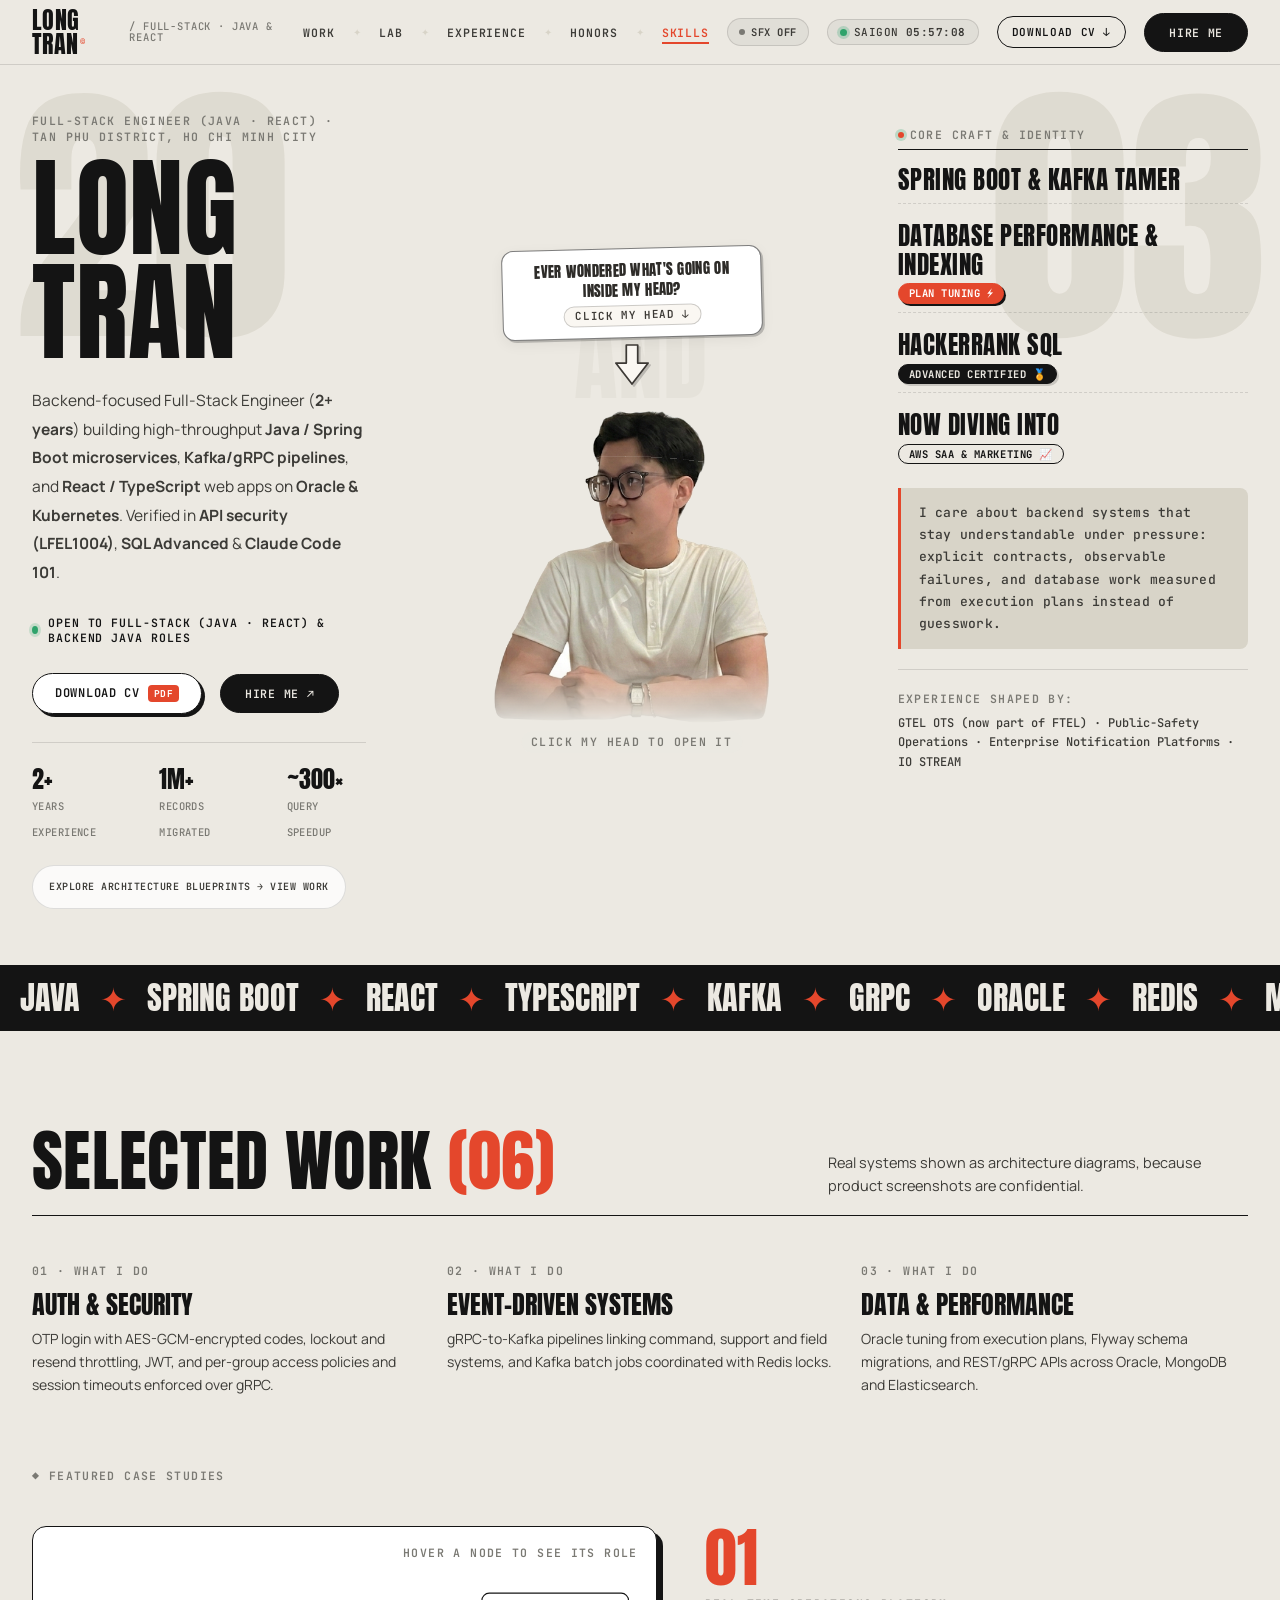
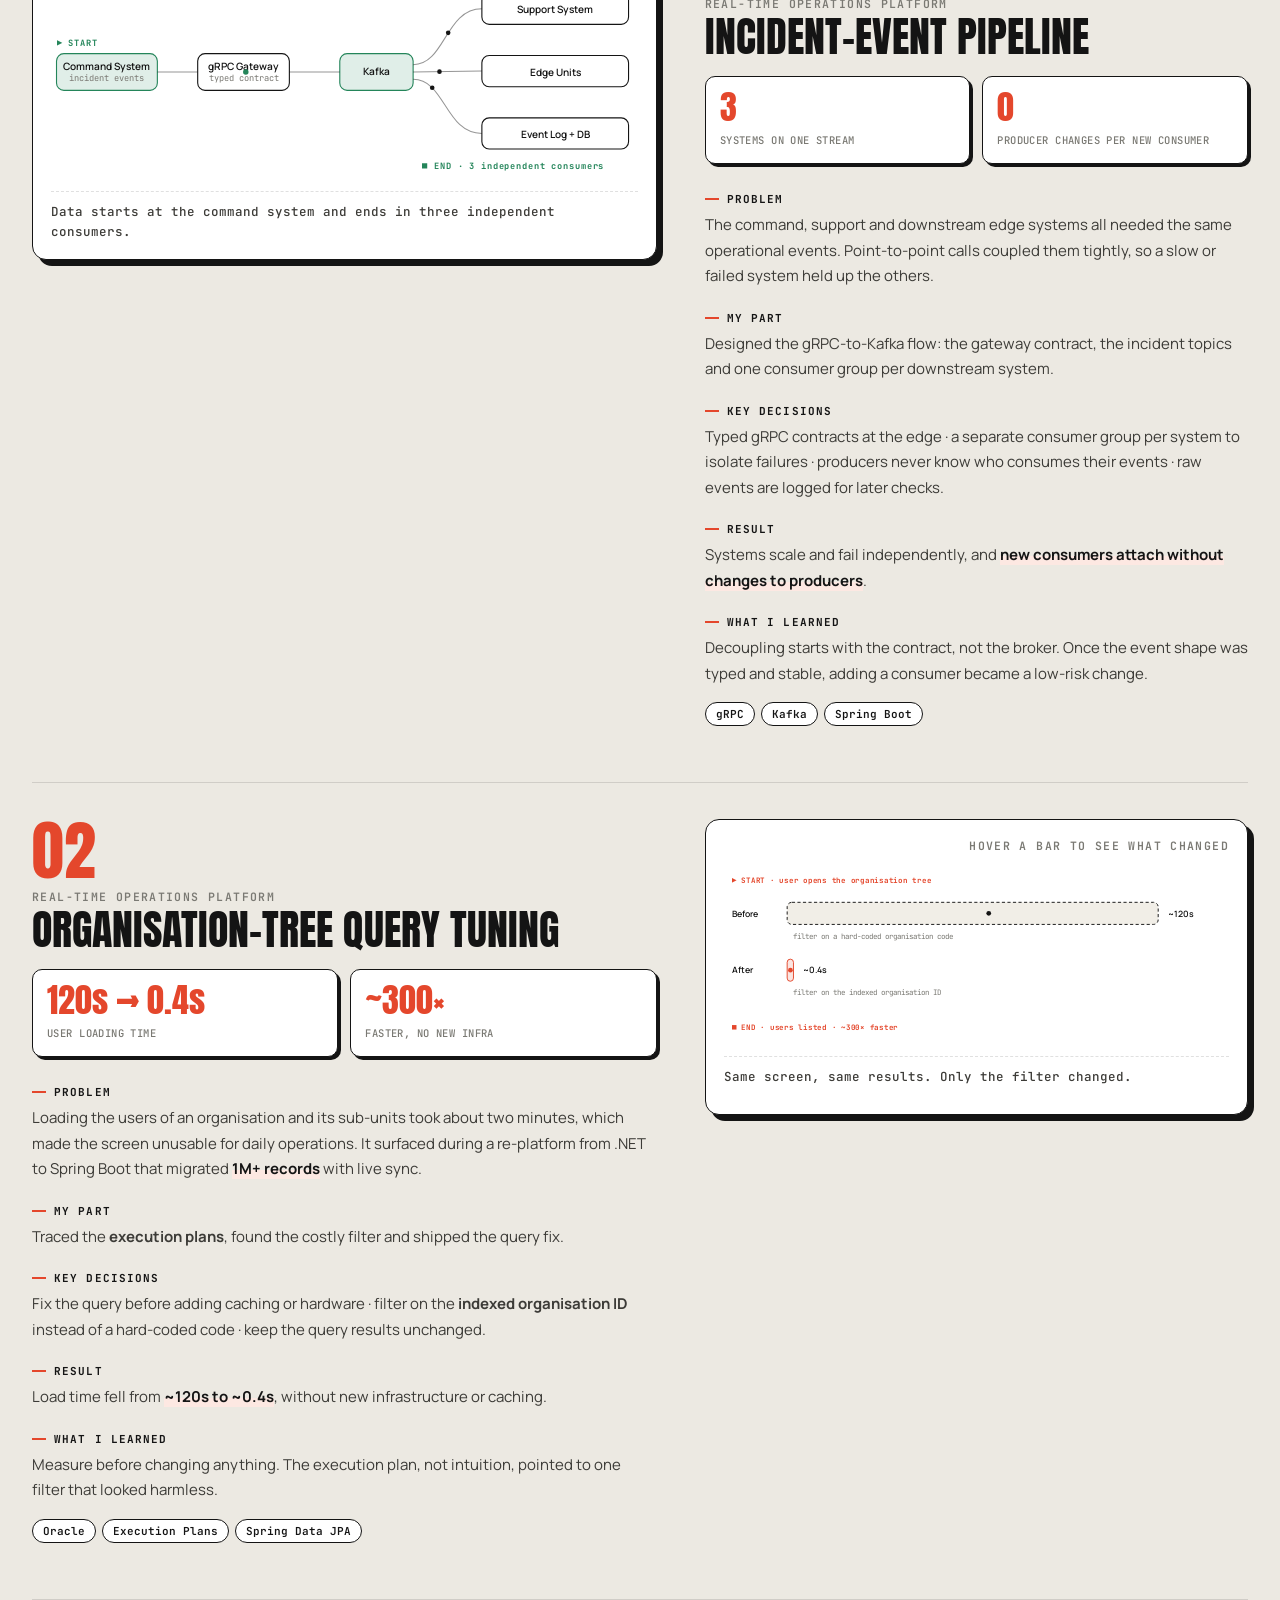
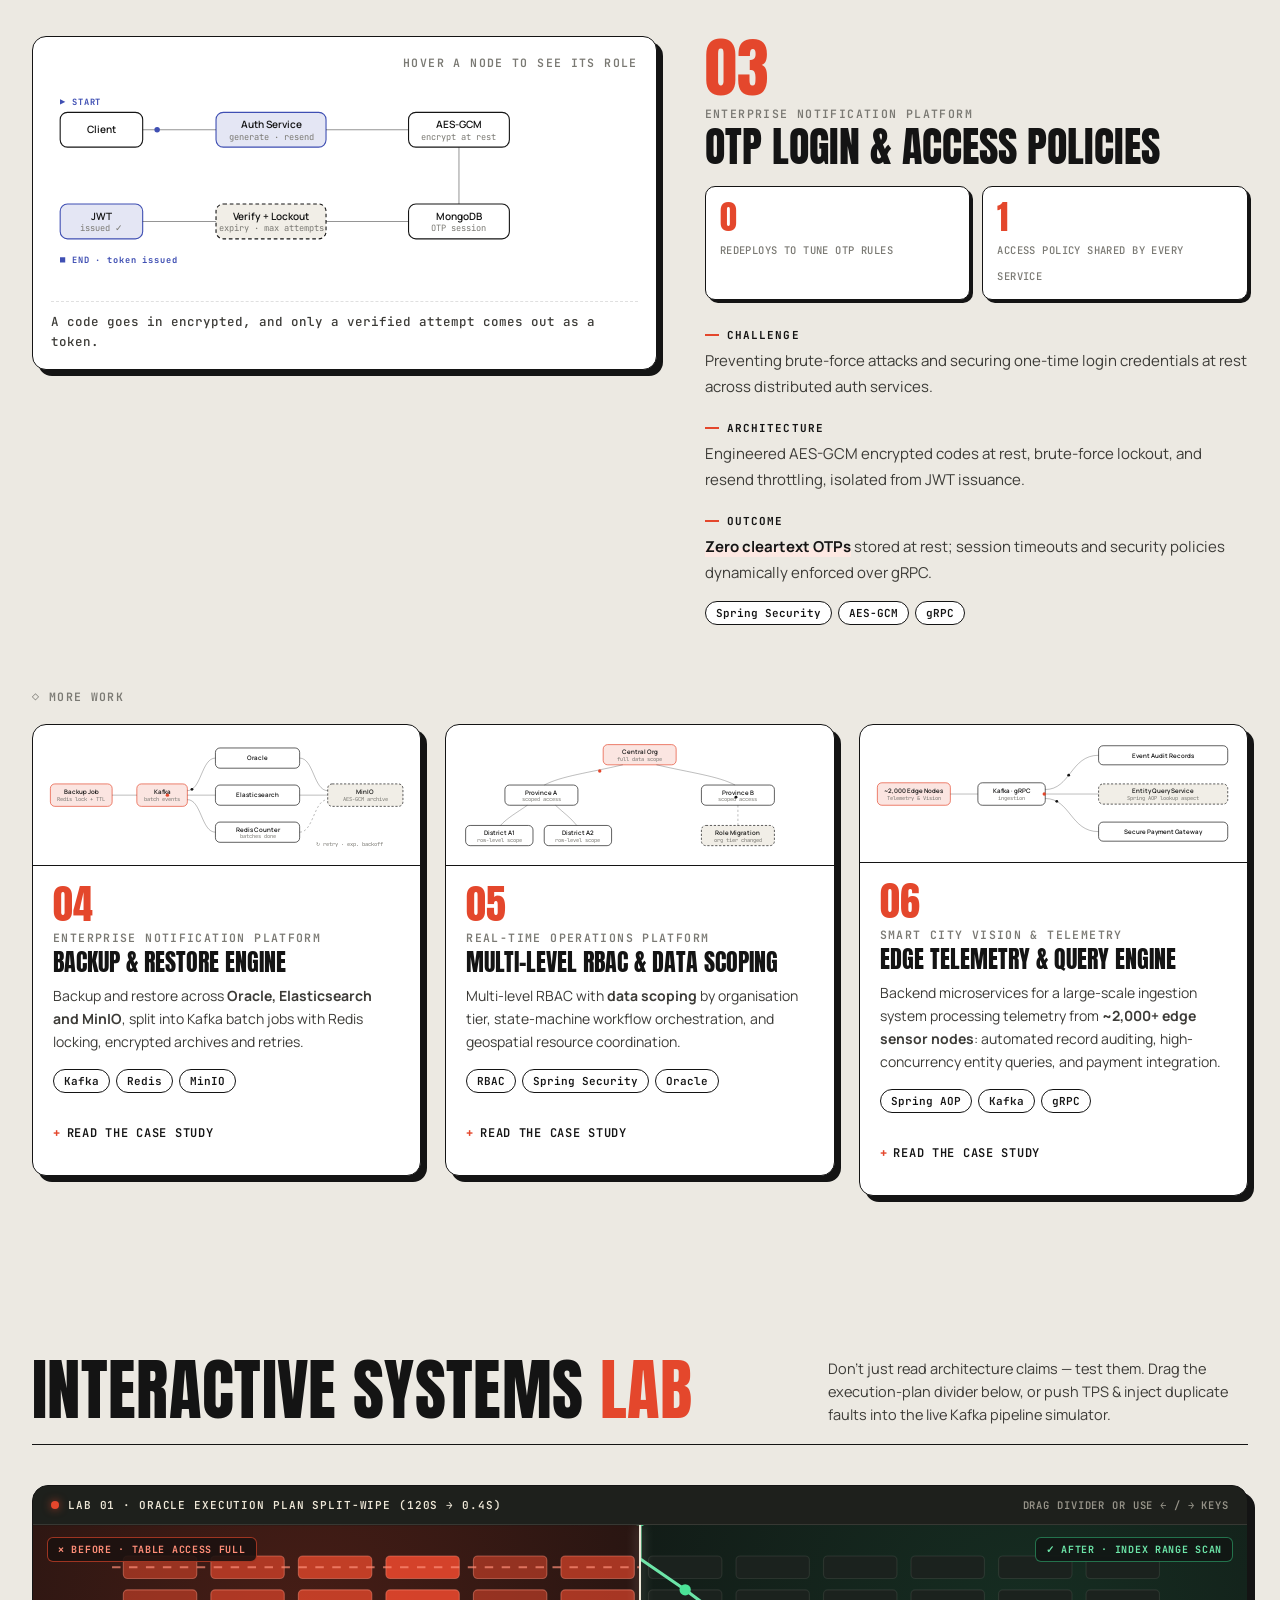
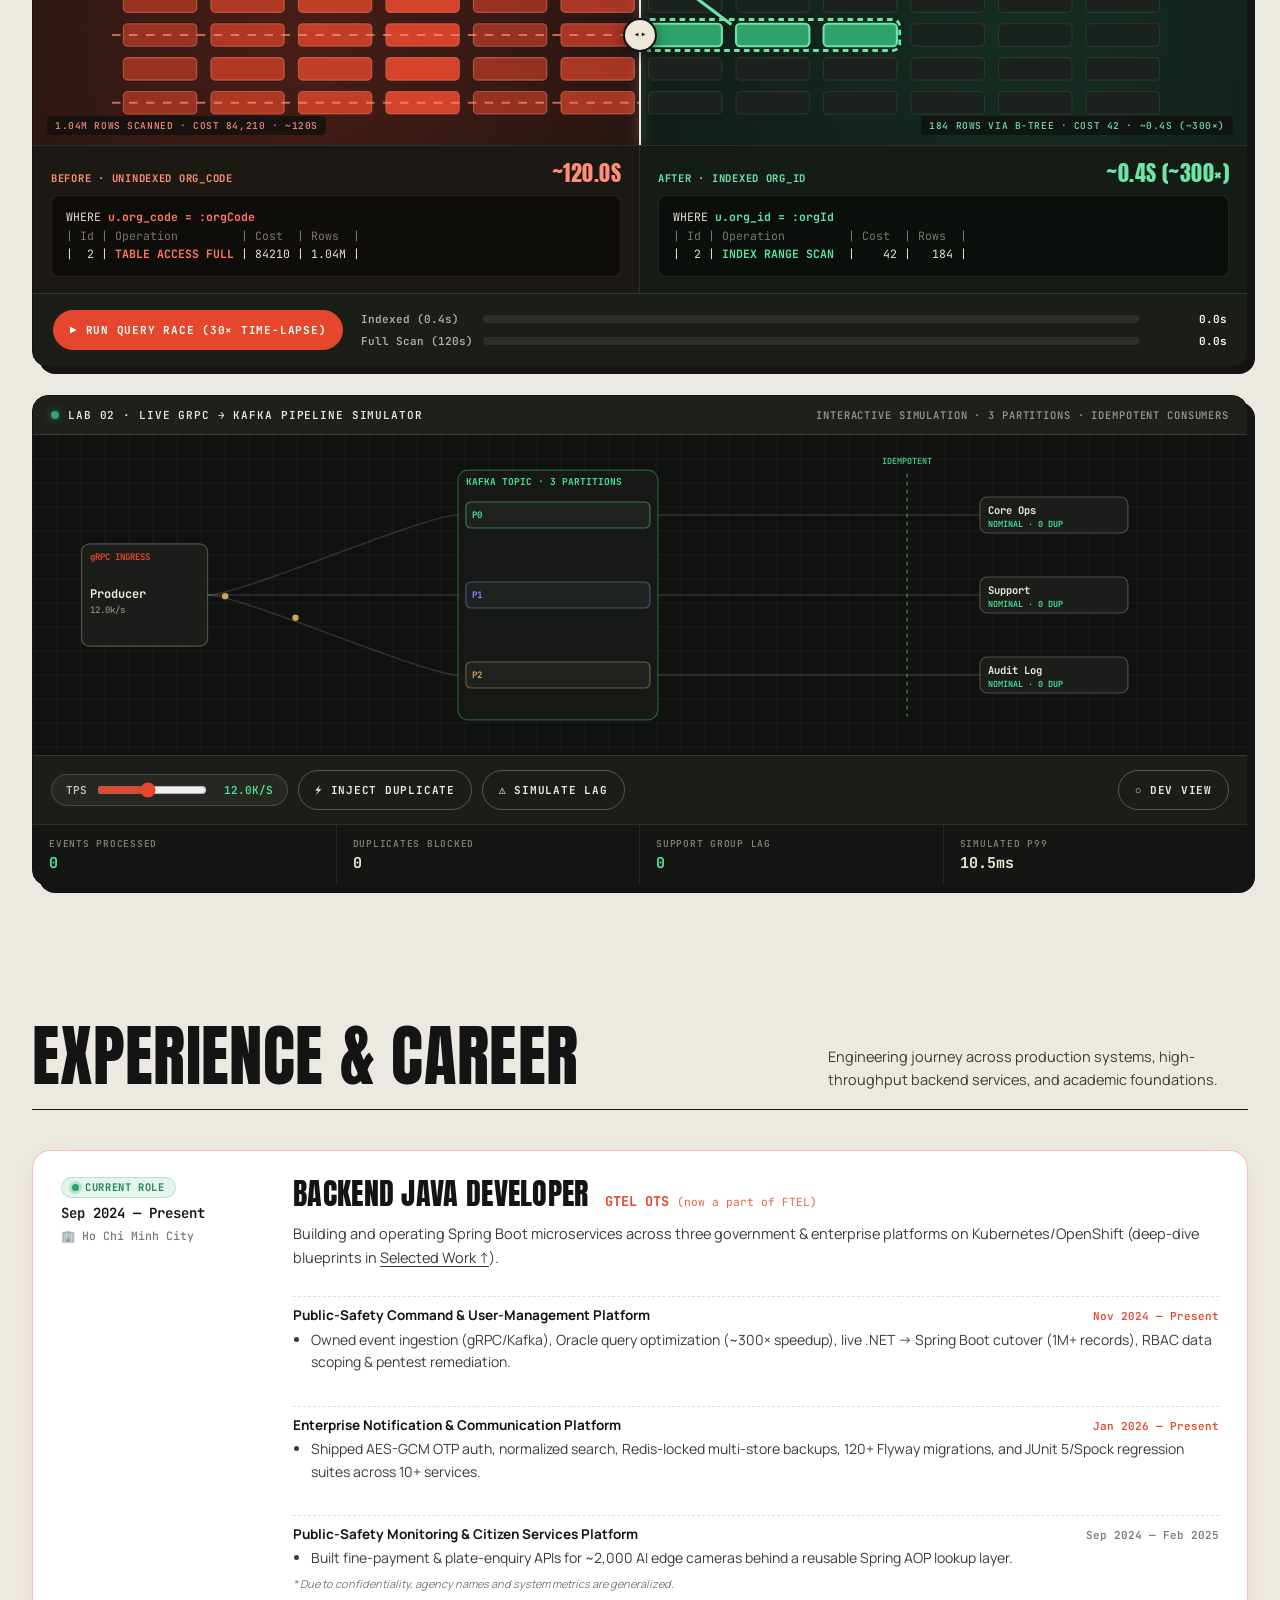
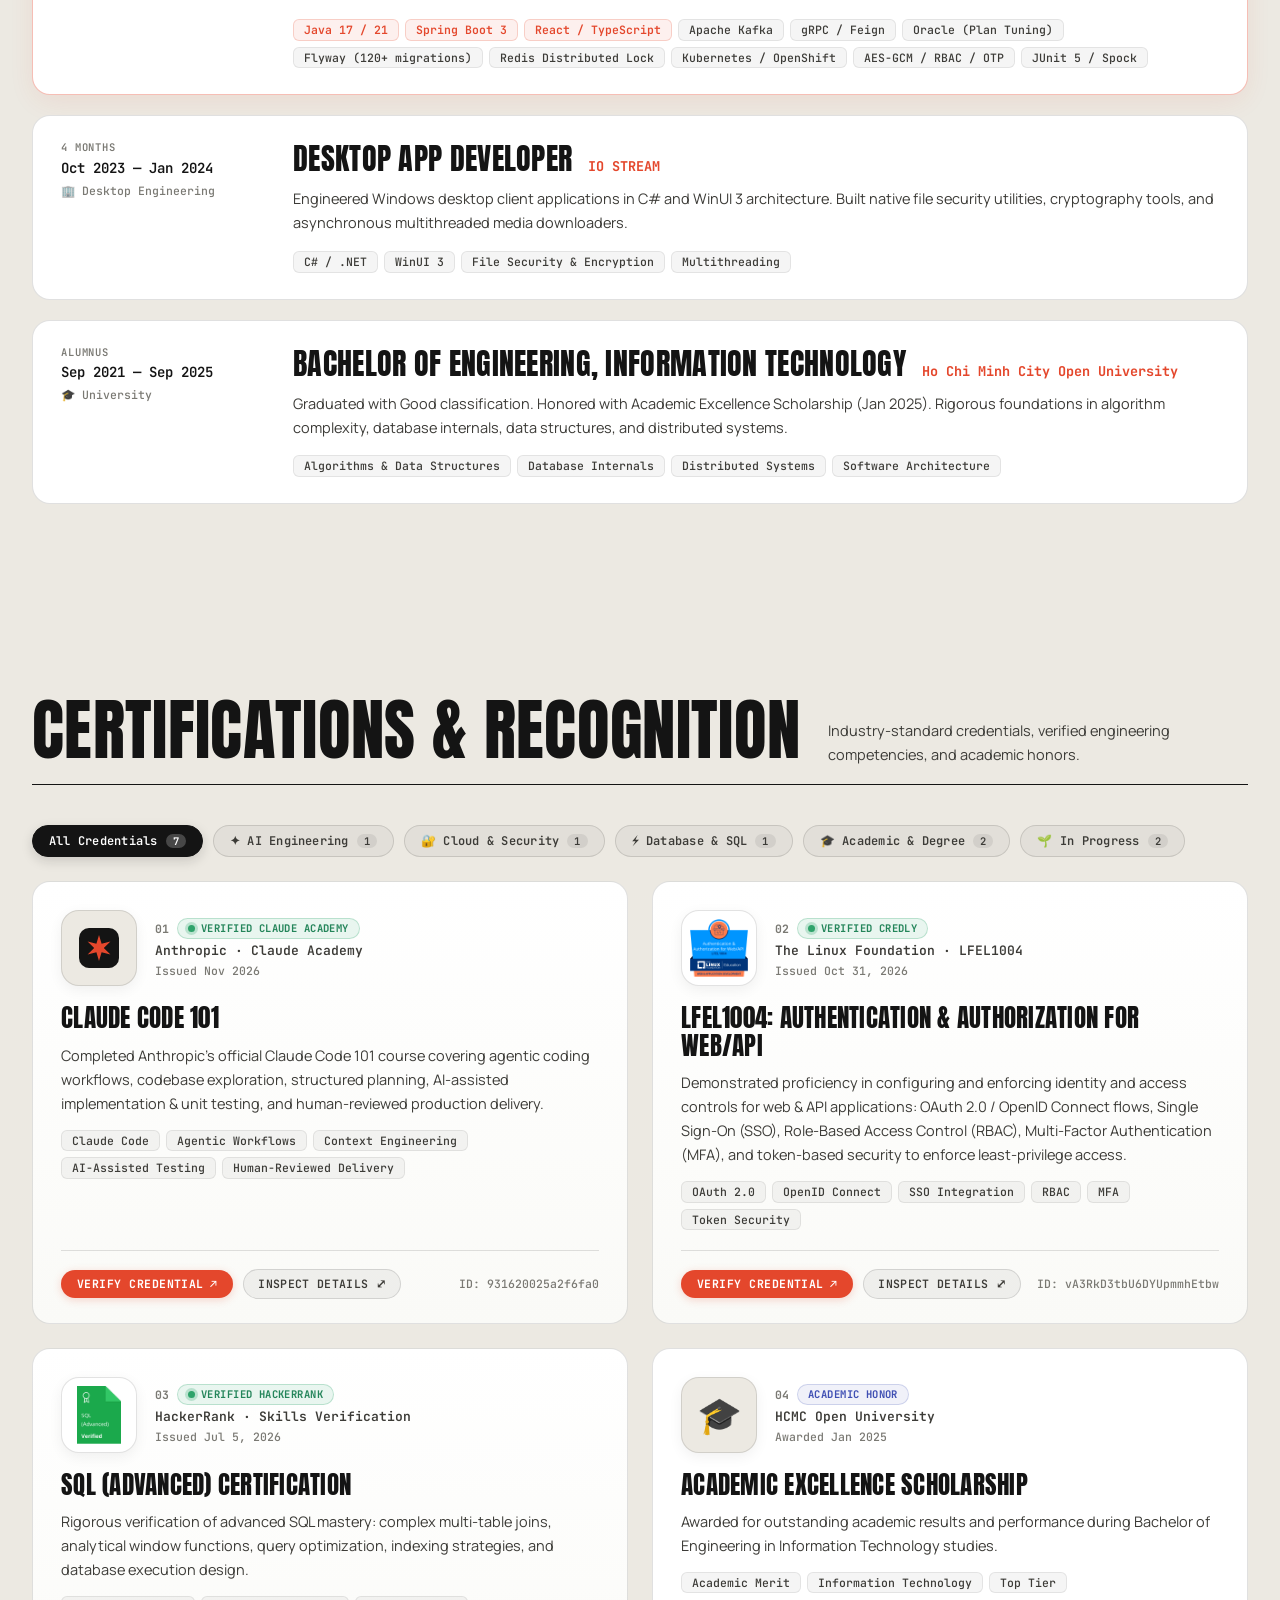
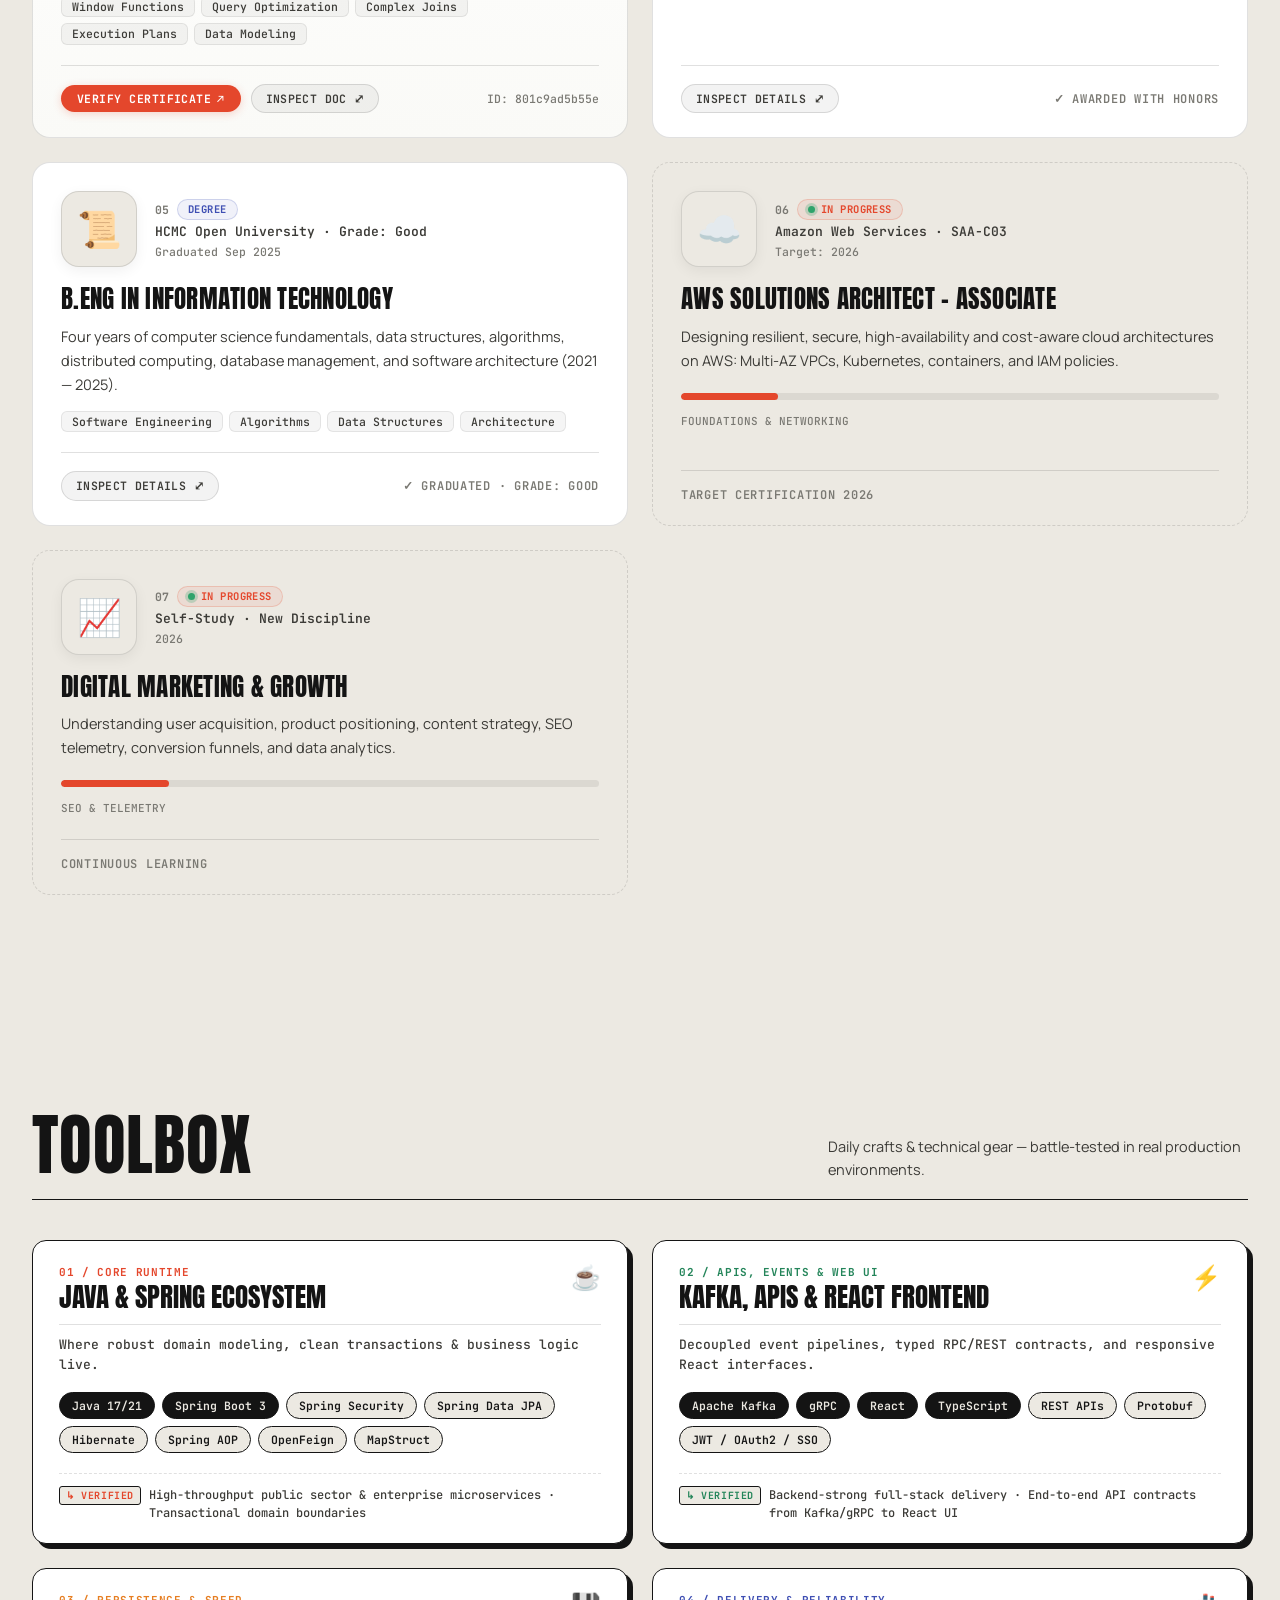
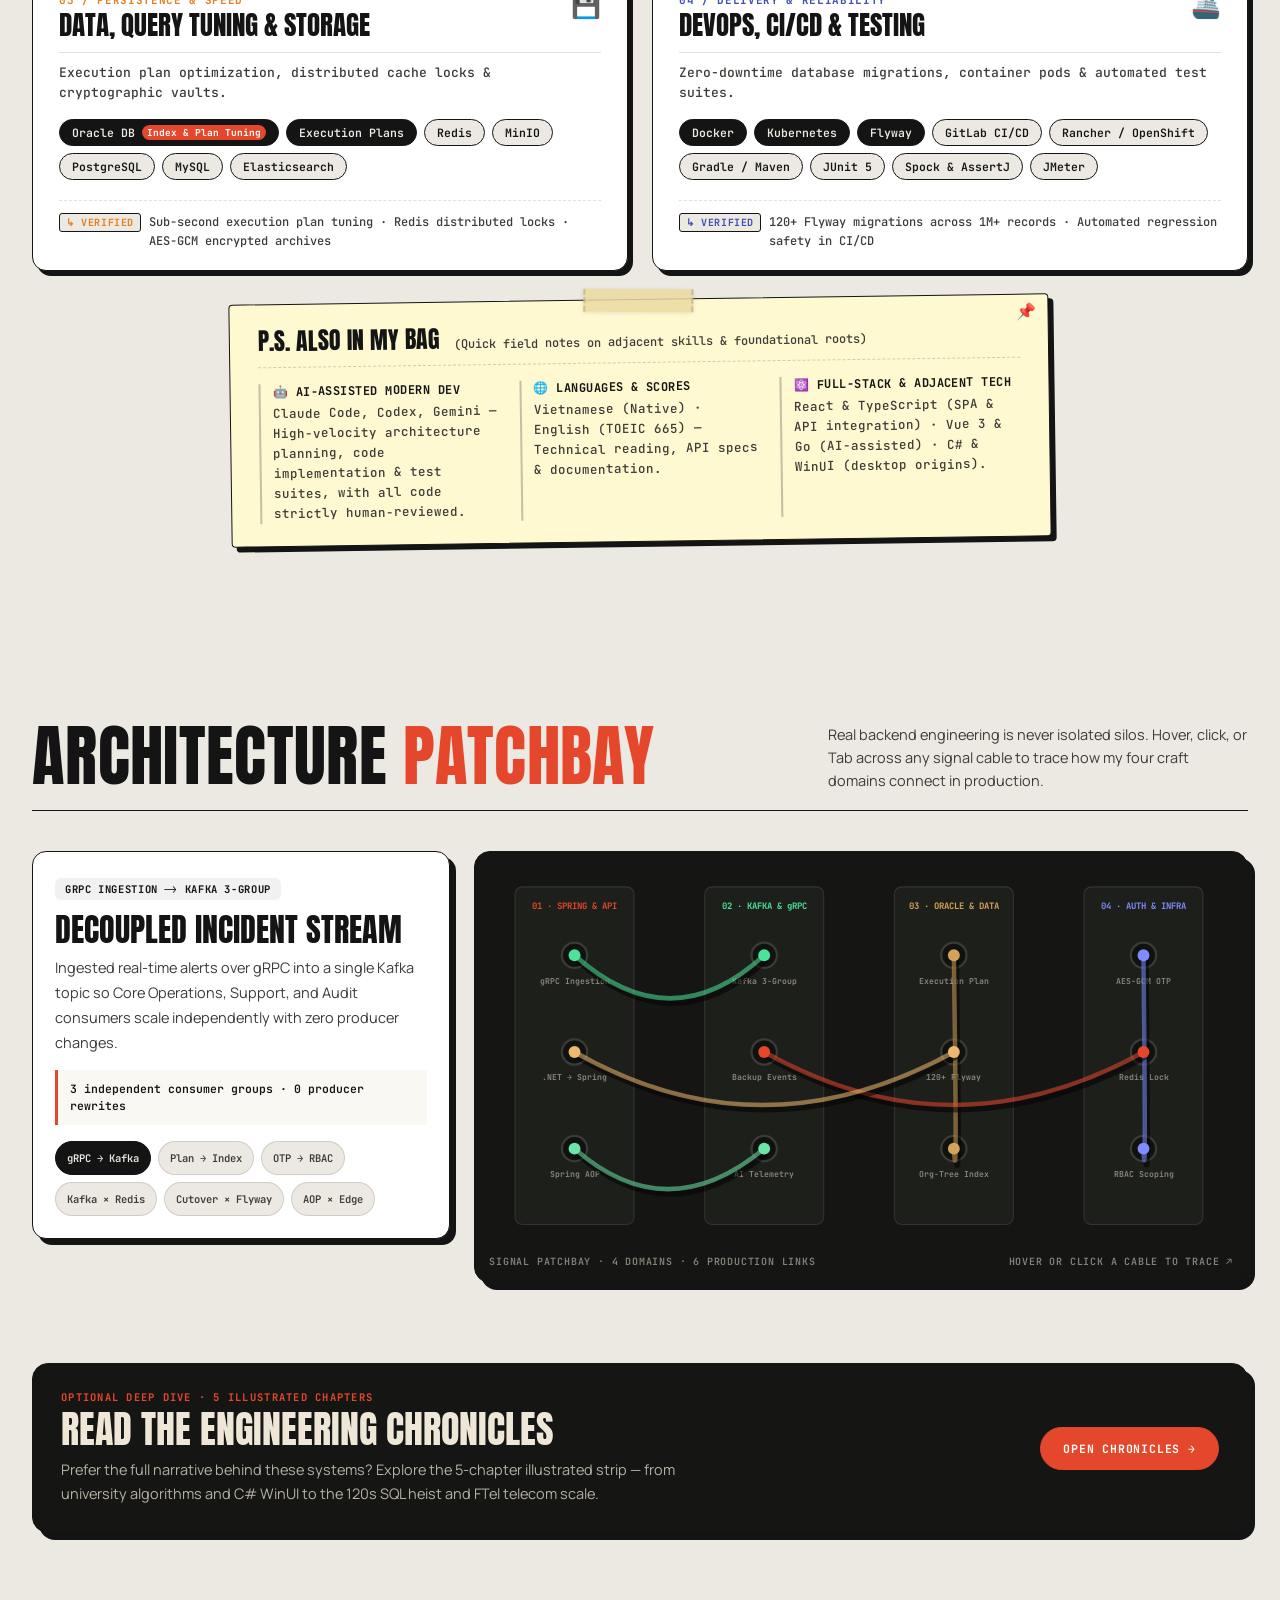
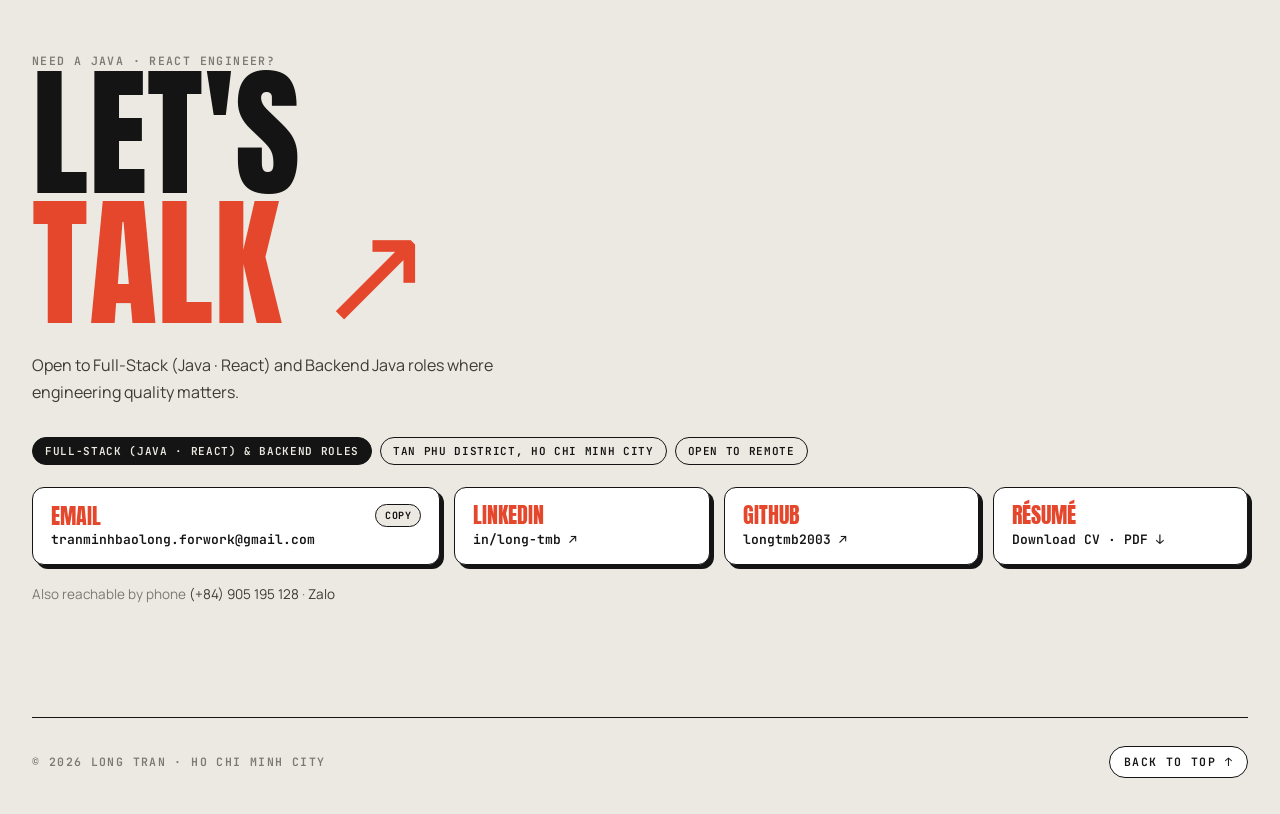
==== commit cf1a456a: "feat: refactor portfolio with interactive systems lab, patchbay, Claude Code 101 cert, and full-stac" ====
--- a/index.html
+++ b/index.html
@@ -4,22 +4,22 @@
 <meta charset="UTF-8">
 <meta name="viewport" content="width=device-width, initial-scale=1.0">
 <link rel="icon" type="image/svg+xml" href="assets/favicon.svg">
-<meta name="description" content="Long Tran — Backend Java Developer. Spring Boot microservices, Kafka, gRPC and Oracle performance tuning for high-throughput telecommunications and enterprise platforms.">
-<meta property="og:title" content="Long Tran — Backend Java Developer">
-<meta property="og:description" content="Authentication, event-driven integrations and Oracle performance tuning for high-throughput telecommunications and enterprise platforms. Java · Spring Boot · Kafka · gRPC.">
+<meta name="description" content="Long Tran — Full-Stack Developer (Backend-focused: Java, Spring Boot & React). Microservices, Kafka, gRPC, Oracle performance tuning and React/TypeScript web applications for high-reliability platforms.">
+<meta property="og:title" content="Long Tran — Full-Stack Developer (Java · React)">
+<meta property="og:description" content="Backend-focused Full-Stack Engineer: Spring Boot microservices, Kafka, gRPC, Oracle performance tuning, and React/TypeScript interfaces. Java · Spring Boot · React · Kafka · gRPC.">
 <meta property="og:type" content="website">
 <meta property="og:url" content="https://longtmb2003.github.io/">
 <meta property="og:image" content="https://longtmb2003.github.io/assets/og-preview.png">
 <meta property="og:image:width" content="1200">
 <meta property="og:image:height" content="630">
-<meta property="og:image:alt" content="Long Tran — Backend Java Developer">
+<meta property="og:image:alt" content="Long Tran — Full-Stack Developer (Java · React)">
 <meta name="twitter:card" content="summary_large_image">
-<meta name="twitter:title" content="Long Tran — Backend Java Developer">
-<meta name="twitter:description" content="Spring Boot microservices, Kafka, gRPC and Oracle performance tuning — with the stories behind the systems.">
+<meta name="twitter:title" content="Long Tran — Full-Stack Developer (Java · React)">
+<meta name="twitter:description" content="Backend-focused Full-Stack Engineer: Spring Boot microservices, React/TypeScript, Kafka, gRPC and Oracle performance tuning.">
 <meta name="twitter:image" content="https://longtmb2003.github.io/assets/og-preview.png">
 <link rel="canonical" href="https://longtmb2003.github.io/">
 <meta name="theme-color" content="#ECE9E2">
-<title>Long Tran — Backend Java Developer</title>
+<title>Long Tran — Full-Stack Developer (Java · React)</title>
 <link rel="preconnect" href="https://fonts.googleapis.com">
 <link rel="preconnect" href="https://fonts.gstatic.com" crossorigin>
 <link href="https://fonts.googleapis.com/css2?family=Anton&family=Manrope:wght@400;500;600;700;800&family=JetBrains+Mono:wght@400;500;600;700&family=Caveat:wght@600&display=swap" rel="stylesheet">
@@ -28,7 +28,7 @@
   "@context": "https://schema.org",
   "@type": "Person",
   "name": "Long Tran",
-  "jobTitle": "Backend Java Developer",
+  "jobTitle": "Full-Stack Developer (Java & React)",
   "url": "https://longtmb2003.github.io/",
   "image": "https://longtmb2003.github.io/assets/long.png",
   "email": "mailto:tranminhbaolong.forwork@gmail.com",
@@ -38,3274 +38,10 @@
     "https://www.linkedin.com/in/long-tmb",
     "https://github.com/longtmb2003"
   ],
-  "knowsAbout": ["Java", "Spring Boot", "Apache Kafka", "gRPC", "Oracle Database", "Kubernetes"]
+  "knowsAbout": ["Java", "Spring Boot", "React", "TypeScript", "Apache Kafka", "gRPC", "Oracle Database", "Kubernetes"]
 }
 </script>
-<style>
-:root {
-  --paper:#ECE9E2;
-  --card:#FFFFFF;
-  --ink:#141414;
-  --ink-2:#3C3B37;
-  --mute:#7A7973;
-  --line:rgba(20,20,20,.13);
-  --ghost:#D8D4C8;
-  --accent:#E4472C;
-  --accent-soft:#FDE8E2;
-  --accent-hover:#D03B21;
-  --green:#2FA36B;
-  --c-green:#24855A;
-  --c-indigo:#3F4FB3;
-  --display:'Anton', Impact, 'Arial Narrow', sans-serif;
-  --sans:'Manrope', -apple-system, BlinkMacSystemFont, 'Segoe UI', Roboto, sans-serif;
-  --mono:'JetBrains Mono', ui-monospace, Menlo, Monaco, monospace;
-}
-*, *::before, *::after { margin:0; padding:0; box-sizing:border-box; }
-html { scroll-behavior:smooth; }
-body {
-  background:var(--paper);
-  color:var(--ink);
-  font:16px/1.65 var(--sans);
-  -webkit-font-smoothing:antialiased;
-  -moz-osx-font-smoothing:grayscale;
-  overflow-x:hidden;
-}
-a { color:inherit; text-decoration:none; }
-::selection { background:var(--accent); color:#fff; }
-:focus-visible { outline:2px solid var(--accent); outline-offset:3px; }
-.wrap { max-width:1280px; margin:0 auto; padding:0 32px; }
-.label { font:600 11.5px/1.4 var(--mono); letter-spacing:.12em; text-transform:uppercase; color:var(--mute); }
-.display { font-family:var(--display); font-weight:400; text-transform:uppercase; line-height:.92; letter-spacing:.005em; }
-.accent { color:var(--accent); }
-
-/* TOPBAR */
-.topbar {
-  position:sticky;
-  top:0;
-  z-index:100;
-  background:rgba(236,233,226,.92);
-  backdrop-filter:blur(12px);
-  -webkit-backdrop-filter:blur(12px);
-  border-bottom:1px solid var(--line);
-}
-.top-progress-bar {
-  position: absolute;
-  bottom: -1px;
-  left: 0;
-  height: 2.5px;
-  width: 0%;
-  background: linear-gradient(90deg, var(--accent), #FF8559);
-  box-shadow: 0 0 10px rgba(228,71,44,0.6);
-  z-index: 101;
-  pointer-events: none;
-  transition: width .08s ease;
-}
-.topbar .wrap {
-  display:flex;
-  align-items:center;
-  gap:16px;
-  height:64px;
-}
-.logo-block { display:flex; align-items:baseline; gap:6px; }
-.logo { font:400 24px/1 var(--display); letter-spacing:.02em; text-transform:uppercase; }
-.logo sup { font:600 9px var(--mono); margin-left:1px; color:var(--accent); }
-.logo-role { font:500 10.5px/1 var(--mono); letter-spacing:.08em; text-transform:uppercase; color:var(--mute); display:none; }
-@media (min-width:1100px) { .logo-role { display:inline; } }
-
-.nav { display:flex; align-items:center; gap:20px; margin-left:auto; }
-.nav a {
-  font:600 11.5px var(--mono);
-  letter-spacing:.08em;
-  text-transform:uppercase;
-  color:var(--ink-2);
-  position:relative;
-  padding:4px 0;
-  transition:color .2s;
-}
-.nav a::after {
-  content:'';
-  position:absolute;
-  left:0;
-  bottom:0;
-  width:0;
-  height:1.5px;
-  background:var(--accent);
-  transition:width .25s ease;
-}
-.nav a:hover { color:var(--accent); }
-.nav a:hover::after { width:100%; }
-.nav-dot { color:var(--ghost); font-size:10px; user-select:none; }
-
-.status-badge {
-  display:inline-flex;
-  align-items:center;
-  gap:7px;
-  padding:5px 12px;
-  border-radius:99px;
-  background:rgba(20,20,20,.05);
-  border:1px solid var(--line);
-  font:500 11px var(--mono);
-  letter-spacing:.04em;
-  text-transform:uppercase;
-  color:var(--ink-2);
-  white-space:nowrap;
-}
-.live-dot {
-  width:7px;
-  height:7px;
-  border-radius:50%;
-  background:var(--green);
-  box-shadow:0 0 0 3px rgba(47,163,107,.25);
-  animation:pulseDot 2s infinite;
-}
-@keyframes pulseDot { 0%,100%{opacity:1;transform:scale(1);} 50%{opacity:.6;transform:scale(1.2);} }
-
-.hire {
-  font:600 11.5px var(--mono);
-  text-transform:uppercase;
-  letter-spacing:.06em;
-  padding:11px 24px;
-  border-radius:99px;
-  background:var(--ink);
-  color:var(--paper);
-  border:1.5px solid var(--ink);
-  transition:all .25s ease;
-  white-space:nowrap;
-}
-.hire:hover { background:var(--accent); border-color:var(--accent); transform:translateY(-1px); }
-
-.btn-cv-top {
-  display:inline-flex;
-  align-items:center;
-  gap:5px;
-  font:600 11px var(--mono);
-  text-transform:uppercase;
-  letter-spacing:.06em;
-  padding:8px 14px;
-  border-radius:99px;
-  background:transparent;
-  color:var(--ink);
-  border:1.5px solid var(--ink);
-  transition:all .2s;
-  white-space:nowrap;
-}
-.btn-cv-top:hover {
-  background:var(--ink);
-  color:var(--paper);
-  transform:translateY(-1px);
-}
-
-.hero-actions {
-  display:flex;
-  flex-wrap:wrap;
-  align-items:center;
-  gap:18px;
-  margin-top:4px;
-  margin-bottom:28px;
-}
-.cv-cta {
-  display:inline-flex;
-  align-items:center;
-  gap:8px;
-  font:600 12px var(--mono);
-  text-transform:uppercase;
-  letter-spacing:.06em;
-  padding:11px 22px;
-  border-radius:99px;
-  background:var(--card);
-  color:var(--ink);
-  border:1.5px solid var(--ink);
-  box-shadow:3px 3px 0 var(--ink);
-  transition:all .2s ease;
-  white-space:nowrap;
-}
-.cv-cta:hover {
-  background:var(--accent-soft);
-  transform:translate(-1px,-1px);
-  box-shadow:4px 4px 0 var(--ink);
-}
-.cv-badge {
-  font:700 9.5px var(--mono);
-  background:var(--accent);
-  color:#fff;
-  padding:2px 6px;
-  border-radius:4px;
-  letter-spacing:.04em;
-}
-
-/* HERO SECTION */
-.hero { position:relative; padding:44px 0 52px; }
-.hero-stage-container { position:relative; }
-
-/* Giant Watermarks */
-.big-year {
-  position:absolute;
-  font:400 clamp(160px,22vw,320px)/.8 var(--display);
-  color:var(--ghost);
-  user-select:none;
-  pointer-events:none;
-  z-index:0;
-  opacity:.65;
-}
-.big-year.l { left:-20px; top:40px; }
-.big-year.r { right:-20px; top:40px; }
-.big-year.c { left:50%; top:260px; transform:translateX(-50%); font-size:clamp(50px,7vw,100px); opacity:.3; }
-
-/* Hero Grid Layout */
-.hero-grid {
-  position:relative;
-  z-index:2;
-  display:grid;
-  grid-template-columns:minmax(0,1fr) minmax(360px,460px) minmax(0,1.05fr);
-  gap:36px;
-  align-items:start;
-}
-
-/* LEFT COLUMN: INTRO / POLAROID MOUNT */
-.hero-left { position:relative; z-index:5; }
-.intro-card { transition:opacity .35s, transform .35s; }
-.hero-left.has-active-card .intro-card { display:none; }
-
-.hero-left h1 { font-size:clamp(76px,8.5vw,126px); margin:12px 0 22px; line-height:0.95; }
-.hero-desc { color:var(--ink-2); font-size:15.5px; line-height:1.8; max-width:440px; margin-bottom:18px; }
-.avail {
-  display:inline-flex;
-  align-items:center;
-  gap:10px;
-  margin-top:6px;
-  margin-bottom:24px;
-  font:600 11.5px var(--mono);
-  text-transform:uppercase;
-  letter-spacing:.08em;
-}
-.avail::before {
-  content:'';
-  width:8px;
-  height:8px;
-  border-radius:50%;
-  background:var(--green);
-  box-shadow:0 0 0 3px rgba(47,163,107,.2);
-}
-.hero-stats-row {
-  display:flex;
-  gap:30px;
-  margin-top:0;
-  padding-top:24px;
-  border-top:1px solid var(--line);
-}
-.h-stat b { display:block; font:400 24px/1 var(--display); color:var(--ink); }
-.h-stat span { font:500 10.5px var(--mono); text-transform:uppercase; color:var(--mute); letter-spacing:.04em; }
-
-/* POLAROID SCRAP CARD (LEFT DOCKED OR FLOATING) */
-.polaroid-card {
-  display:none;
-  position:relative;
-  width:100%;
-  max-width:390px;
-  background:var(--card);
-  border:1.5px solid var(--ink);
-  border-radius:12px;
-  box-shadow:8px 8px 0 var(--ink);
-  transform:rotate(-2deg);
-  overflow:hidden;
-  animation:cardPopIn .4s cubic-bezier(.34,1.56,.64,1);
-  z-index:20;
-}
-.polaroid-card.active { display:block; }
-@keyframes cardPopIn {
-  from { opacity:0; transform:translateY(30px) rotate(-8deg) scale(.92); }
-  to { opacity:1; transform:translateY(0) rotate(-2deg) scale(1); }
-}
-.polaroid-drag-handle {
-  display:flex;
-  justify-content:space-between;
-  align-items:center;
-  padding:8px 14px;
-  background:#FAF9F6;
-  border-bottom:1px solid var(--line);
-  font:600 10px var(--mono);
-  letter-spacing:.08em;
-  text-transform:uppercase;
-  color:var(--mute);
-  user-select:none;
-}
-.polaroid-close-btn {
-  border:0;
-  background:none;
-  font:700 16px/1 var(--mono);
-  color:var(--ink);
-  cursor:pointer;
-  padding:2px 6px;
-  border-radius:4px;
-  transition:background .2s, color .2s;
-}
-.polaroid-close-btn { font-size:11px; text-transform:uppercase; letter-spacing:.06em; border:1.5px solid var(--ink); border-radius:99px; padding:4px 10px; }
-.polaroid-close-btn:hover { background:var(--ink); color:var(--paper); }
-.polaroid-visual {
-  position:relative;
-  height:175px;
-  width:100%;
-  border-bottom:1.5px solid var(--ink);
-  overflow:hidden;
-  background:#F5F3EF;
-}
-.polaroid-visual svg { width:100%; height:100%; display:block; }
-.polaroid-visual img { width:100%; height:100%; object-fit:cover; display:block; }
-/* memory materials: terminal, paper note, certificate ticket */
-.mat { position:relative; height:100%; overflow:hidden; }
-.mat-term { background:#1A1917; color:#E8E5DE; }
-.mat-bar { display:flex; align-items:center; gap:5px; padding:7px 10px; background:#252421; font:600 9.5px var(--mono); color:#9B978E; }
-.mat-bar i { width:7px; height:7px; border-radius:50%; background:#4A4743; }
-.mat-bar span { margin-left:6px; }
-.mat-term pre { margin:0; padding:10px 14px; font:10.5px/1.6 var(--mono); white-space:pre; overflow:hidden; }
-.mat-term .k { color:#F08A6E; } .mat-term .s { color:#A9CF9C; } .mat-term .c { color:#8A877F; }
-.rx { display:inline-block; width:3.2em; height:.95em; vertical-align:-1px; background:currentColor; border-radius:2px; }
-.mat-paper { background:#F4F1EA; display:grid; place-items:center; }
-.mat-note { position:relative; width:72%; padding:16px 20px 18px; background:#FFF4C4; font:600 21px/1.15 'Caveat', cursive; color:#2A2925; transform:rotate(-2deg); box-shadow:3px 4px 0 rgba(20,20,20,.12); }
-.mat-note::before { content:''; position:absolute; top:-9px; left:50%; width:64px; height:18px; transform:translateX(-50%) rotate(3deg); background:rgba(228,71,44,.25); }
-.mat .mat-doodle { position:absolute; right:22px; bottom:20px; width:44px; height:auto; fill:none; stroke:var(--accent); stroke-width:3; stroke-linecap:round; transform:rotate(8deg); }
-.mat-ticket { position:relative; width:80%; padding:14px 18px; background:var(--card); border:1.5px solid var(--ink); outline:1px dashed var(--ink); outline-offset:-7px; display:grid; gap:2px; transform:rotate(1.5deg); }
-.mat-ticket strong { font:400 22px/1.05 var(--display); text-transform:uppercase; margin:2px 0 4px; }
-.mat-ticket span { font:500 10.5px var(--mono); color:var(--ink-2); }
-.mat-kicker { text-transform:uppercase; letter-spacing:.08em; color:var(--accent) !important; }
-.mat-stamp { position:absolute; right:12px; bottom:10px; padding:2px 8px; border:2px solid var(--accent); border-radius:4px; color:var(--accent) !important; font-weight:700 !important; text-transform:uppercase; transform:rotate(-8deg); }
-.mat-cap { position:absolute; right:10px; bottom:7px; font:600 8.5px var(--mono); letter-spacing:.08em; text-transform:uppercase; opacity:.55; }
-.mat-paper .mat-cap { color:var(--ink); }
-.polaroid-body { padding:18px 20px 16px; }
-.polaroid-tag {
-  display:inline-block;
-  font:600 10px var(--mono);
-  letter-spacing:.08em;
-  text-transform:uppercase;
-  color:var(--accent);
-  background:var(--accent-soft);
-  padding:3px 9px;
-  border-radius:99px;
-  margin-bottom:8px;
-}
-.polaroid-title {
-  font:400 28px/1.05 var(--display);
-  text-transform:uppercase;
-  margin-bottom:10px;
-  color:var(--ink);
-}
-.polaroid-text { font-size:14px; line-height:1.65; color:var(--ink-2); margin-bottom:12px; }
-.polaroid-chips { display:flex; flex-wrap:wrap; gap:5px; margin-bottom:16px; }
-.polaroid-chip {
-  font:500 10.5px var(--mono);
-  padding:3px 8px;
-  background:var(--paper);
-  border:1px solid var(--line);
-  border-radius:6px;
-  color:var(--ink-2);
-}
-.polaroid-nav {
-  display:flex;
-  align-items:center;
-  justify-content:space-between;
-  padding-top:12px;
-  border-top:1px solid var(--line);
-}
-.polaroid-nav-btn {
-  border:0;
-  background:none;
-  font:600 11px var(--mono);
-  text-transform:uppercase;
-  letter-spacing:.06em;
-  color:var(--ink);
-  cursor:pointer;
-  padding:4px 8px;
-  border-radius:4px;
-  transition:color .2s;
-}
-.polaroid-nav-btn:hover { color:var(--accent); text-decoration:underline; }
-
-/* CENTER COLUMN: THE HEAD & INTERACTIVE STAGE */
-.stage {
-  --k:.8;
-  --ky:1;
-  position:relative;
-  height:650px;
-  width:100%;
-  display:flex;
-  flex-direction:column;
-  align-items:center;
-  justify-content:flex-end;
-  user-select:none;
-}
-
-.skip-interaction {
-  display:inline-flex;
-  align-items:center;
-  justify-content:center;
-  min-height:30px;
-  border:1px solid var(--line);
-  border-radius:99px;
-  background:rgba(255,255,255,.78);
-  color:var(--ink-2);
-  padding:5px 10px;
-  font:600 9.5px/1 var(--mono);
-  letter-spacing:.05em;
-  text-transform:uppercase;
-  cursor:pointer;
-  transition:background .2s, color .2s, border-color .2s, transform .2s;
-}
-.skip-interaction:hover { border-color:var(--ink); color:var(--ink); transform:translateY(-1px); }
-.intro-skip { margin-top:22px; padding:7px 16px; font-size:10px; }
-
-/* Editorial Paper Pointer Card & Gentle Soothing Arrow pointing to head */
-.bubble {
-  position:absolute;
-  left:50%;
-  top:135px;
-  transform:translateX(-50%);
-  width:max-content;
-  max-width:260px;
-  z-index:15;
-  display:flex;
-  flex-direction:column;
-  align-items:center;
-  cursor:pointer;
-  transition:opacity .35s, transform .35s;
-  animation:floatBubble 2.4s ease-in-out infinite alternate;
-}
-.bubble-box {
-  background:#FFFFFF;
-  color:#2D2B28;
-  border-radius:12px;
-  box-shadow:0 4px 14px rgba(20,20,20,0.06), 2px 2px 0 rgba(20,20,20,0.22);
-  padding:11px 17px;
-  font:400 15px/1.3 var(--display);
-  text-transform:uppercase;
-  text-align:center;
-  border:1.5px solid rgba(20,20,20,0.55);
-  position:relative;
-  transform:rotate(-1.5deg);
-  letter-spacing:.02em;
-  transition:transform .2s ease, box-shadow .2s ease, background .2s ease;
-}
-.bubble:hover .bubble-box {
-  transform:rotate(-1.5deg) translateY(-2px);
-  box-shadow:0 6px 18px rgba(20,20,20,0.08), 3px 3px 0 rgba(20,20,20,0.25);
-  background:#FCFAF7;
-}
-.bubble:active .bubble-box {
-  transform:rotate(-1.5deg) translateY(1px);
-  box-shadow:1px 1px 0 rgba(20,20,20,0.2);
-}
-.bubble-sub {
-  display:inline-flex;
-  align-items:center;
-  justify-content:center;
-  gap:5px;
-  font:600 11px/1 var(--mono);
-  color:#3C3935;
-  background:#FAF7F2;
-  padding:4px 11px;
-  border-radius:99px;
-  letter-spacing:.06em;
-  margin-top:6px;
-  border:1px solid rgba(20,20,20,0.2);
-  box-shadow:none;
-  transition:background .2s, color .2s;
-}
-.bubble:hover .bubble-sub {
-  background:#F0ECE4;
-  color:#1F1E1C;
-}
-.pointer-arrow-wrap {
-  display:flex;
-  flex-direction:column;
-  align-items:center;
-  margin-top:5px;
-  animation:arrowNudge 1.1s ease-in-out infinite alternate;
-}
-.pointer-arrow-svg {
-  width:40px;
-  height:44px;
-  display:block;
-  filter:drop-shadow(2px 2px 0 rgba(20,20,20,0.2));
-}
-@keyframes arrowNudge {
-  0% { transform:translateY(0); }
-  100% { transform:translateY(8px); }
-}
-@keyframes floatBubble {
-  0% { transform:translateX(-50%) translateY(0); }
-  100% { transform:translateX(-50%) translateY(-5px); }
-}
-
-/* Head interactive button assembly */
-.head-box {
-  position:relative;
-  z-index:4;
-  width:275px;
-  height:312px;
-  padding:0;
-  border:0;
-  background:none;
-  cursor:pointer;
-  outline:none;
-  margin-bottom:40px;
-}
-.head-base {
-  position:relative;
-  z-index:3;
-  display:block;
-  width:100%;
-  height:auto;
-  transition:transform .5s cubic-bezier(.34,1.56,.64,1);
-  -webkit-mask-image:linear-gradient(#000 80%,transparent);
-  mask-image:linear-gradient(#000 80%,transparent);
-}
-.head-lid {
-  position:absolute;
-  top:0;
-  left:0;
-  z-index:5;
-  display:block;
-  width:100%;
-  height:auto;
-  transition:transform .65s cubic-bezier(.34,1.56,.64,1);
-  transform-origin:bottom left;
-}
-.head-interior {
-  position:absolute;
-  top:18px;
-  left:50%;
-  transform:translateX(-50%);
-  width:160px;
-  height:70px;
-  z-index:2;
-  opacity:0;
-  pointer-events:none;
-  transition:opacity .4s ease;
-}
-.head-glow {
-  position:absolute;
-  inset:0;
-  background:radial-gradient(ellipse at center, rgba(228,71,44,.85) 0%, rgba(255,165,0,.6) 45%, transparent 70%);
-  border-radius:50%;
-  filter:blur(8px);
-  animation:glowPulse 2s ease-in-out infinite alternate;
-}
-@keyframes glowPulse { from { transform:scale(.9); opacity:.7; } to { transform:scale(1.15); opacity:1; } }
-
-.particles-stream {
-  position:absolute;
-  top:-10px;
-  left:50%;
-  transform:translateX(-50%);
-  display:flex;
-  gap:10px;
-  font-size:15px;
-  opacity:0;
-  pointer-events:none;
-}
-.particles-stream span {
-  display:inline-block;
-  animation:particleFloat 2.4s ease-out infinite;
-}
-.particles-stream span:nth-child(2) { animation-delay:.4s; font-size:12px; }
-.particles-stream span:nth-child(3) { animation-delay:.8s; font-size:16px; }
-.particles-stream span:nth-child(4) { animation-delay:1.2s; font-size:13px; }
-@keyframes particleFloat {
-  0% { transform:translateY(0) scale(.5); opacity:0; }
-  30% { opacity:1; }
-  100% { transform:translateY(-80px) scale(1.1) rotate(15deg); opacity:0; }
-}
-
-/* Playful Bouncing / Nudging Animation when closed */
-.stage:not(.open) .head-box:hover {
-  animation: headBounce 1.1s cubic-bezier(.28,.84,.42,1);
-  transform-origin: bottom center;
-}
-
-@keyframes headBounce {
-  0%, 100% {
-    transform: translateY(0) rotate(0deg) scale(1, 1);
-  }
-  12% {
-    transform: translateY(-4px) scale(0.98, 1.03);
-  }
-  30% {
-    transform: translateY(-16px) rotate(-2deg) scale(1.02, 0.98);
-  }
-  52% {
-    transform: translateY(2px) rotate(1deg) scale(1.04, 0.95);
-  }
-  72% {
-    transform: translateY(-6px) rotate(-0.5deg) scale(0.99, 1.01);
-  }
-  90% {
-    transform: translateY(0) scale(1, 1);
-  }
-}
-
-/* Lid teaser (cracks open lid slightly on bounce) */
-.stage:not(.open) .head-box:hover .head-lid {
-  animation: lidTeaser 1.1s cubic-bezier(.28,.84,.42,1);
-  transform-origin: bottom left;
-}
-
-@keyframes lidTeaser {
-  0%, 100% {
-    transform: translateY(0) rotate(0deg);
-  }
-  25% {
-    transform: translateY(-15px) rotate(-3.5deg);
-  }
-  52% {
-    transform: translateY(-4px) rotate(-1deg);
-  }
-  72% {
-    transform: translateY(-8px) rotate(-2deg);
-  }
-  90% {
-    transform: translateY(0) rotate(0deg);
-  }
-}
-
-/* Light gleam escaping from interior when lid nudges */
-.stage:not(.open) .head-box:hover .head-interior {
-  animation: interiorGleam 1.1s ease;
-}
-
-@keyframes interiorGleam {
-  0%, 100% {
-    opacity: 0;
-    transform: translateX(-50%) scale(0.8);
-  }
-  20%, 70% {
-    opacity: 0.9;
-    transform: translateX(-50%) scale(1.08);
-  }
-}
-
-/* Pulsing aura ring inviting click */
-.head-box::before {
-  content: '';
-  position: absolute;
-  top: -10px;
-  left: 50%;
-  transform: translateX(-50%);
-  width: 90px;
-  height: 90px;
-  border-radius: 50%;
-  border: 2px dashed rgba(20,20,20,0.22);
-  opacity: 0;
-  pointer-events: none;
-  z-index: 1;
-}
-.stage:not(.open) .head-box:hover::before {
-  animation: tapRing 1.1s ease-out;
-}
-@keyframes tapRing {
-  0% {
-    opacity: 0;
-    transform: translateX(-50%) scale(0.5);
-  }
-  20% {
-    opacity: 0.8;
-  }
-  90% {
-    opacity: 0;
-    transform: translateX(-50%) scale(1.6);
-  }
-  100% {
-    opacity: 0;
-  }
-}
-
-/* Hover & Open States */
-.head-box:hover .head-lid { transform:translateY(-16px) rotate(-3deg); }
-.head-box:active { transform:scale(0.97); }
-
-.stage.open .head-box { animation: none !important; }
-.stage.open .head-lid {
-  animation: none !important;
-  transform: translateY(-92px) rotate(-6.5deg) scale(1.02);
-}
-.stage.open .head-base { transform:translateY(6px); }
-.stage.open .head-interior { opacity:1; animation: none !important; }
-.stage.open .particles-stream { opacity:1; }
-.stage.open .bubble { opacity:0; transform:translateX(-50%) translateY(-15px) scale(.9); pointer-events:none; }
-
-.head-hint {
-  position:absolute;
-  bottom:10px;
-  left:50%;
-  transform:translateX(-50%);
-  z-index:6;
-  white-space:nowrap;
-  background:rgba(236,233,226,.85);
-  padding:3px 10px;
-  border-radius:99px;
-  transition:all .3s;
-}
-@keyframes hintHop {
-  0%, 70%, 100% { transform: translateX(-50%) translateY(0); }
-  78% { transform: translateX(-50%) translateY(-4px); color: var(--accent); }
-  86% { transform: translateX(-50%) translateY(0); }
-}
-
-/* FLOATING MEMORY ITEMS BURST */
-.item {
-  position:absolute;
-  left:50%;
-  bottom:260px;
-  z-index:3;
-  width:60px;
-  height:60px;
-  margin-left:-30px;
-  display:grid;
-  place-items:center;
-  font-size:26px;
-  border-radius:50%;
-  border:1.5px solid var(--ink);
-  background:var(--card);
-  cursor:pointer;
-  opacity:0;
-  pointer-events:none;
-  transform:translate(0,40px) scale(.25);
-  transition:transform .75s cubic-bezier(.34,1.56,.64,1), opacity .4s ease, background .2s, box-shadow .2s;
-  transition-delay:calc(var(--i) * 35ms);
-  box-shadow:3px 3px 0 var(--ink);
-}
-.item span {
-  position:absolute;
-  top:100%;
-  margin-top:6px;
-  font:600 10.5px var(--mono);
-  letter-spacing:.04em;
-  text-transform:uppercase;
-  white-space:nowrap;
-  background:var(--card);
-  padding:2px 7px;
-  border-radius:6px;
-  border:1px solid var(--line);
-  color:var(--ink);
-  box-shadow:1px 1px 0 var(--ink);
-  pointer-events:none;
-}
-.item:hover, .item:focus-visible, .item.selected {
-  background:var(--accent-soft);
-  box-shadow:5px 5px 0 var(--ink);
-  transform:translate(calc(var(--dx) * var(--k) * 1px), calc(var(--dy) * var(--ky) * 1px)) rotate(var(--r)) scale(1.15) !important;
-  outline:none;
-  z-index:10;
-}
-.item.selected { border-color:var(--ink); background:var(--accent); box-shadow:5px 5px 0 var(--ink); }
-.item.selected span { background:var(--accent); color:#fff; border-color:var(--ink); }
-.stage.has-selection .item:not(.selected):not(:hover):not(:focus-visible) { opacity:.55; }
-
-.stage.open .item {
-  z-index:10;
-  opacity:1;
-  pointer-events:auto;
-  transform:translate(calc(var(--dx) * var(--k) * 1px), calc(var(--dy) * var(--ky) * 1px)) rotate(var(--r));
-}
-
-/* RIGHT COLUMN: MANIFESTO & PHILOSOPHY */
-.hero-right { position:relative; z-index:2; padding-top:6px; }
-.manifesto-wrap { margin-bottom:20px; }
-.manifesto-kicker {
-  display:inline-flex;
-  align-items:center;
-  gap:6px;
-  margin-bottom:12px;
-  padding-bottom:6px;
-  border-bottom:1.5px solid var(--ink);
-  width:100%;
-}
-.manifesto-list {
-  list-style:none;
-  display:flex;
-  flex-direction:column;
-  gap:14px;
-  margin-bottom:24px;
-}
-.manifesto-item {
-  display:flex;
-  flex-direction:column;
-  align-items:flex-start;
-  gap:4px;
-  padding:4px 0 8px;
-  border-bottom:1px dashed var(--line);
-  transition:transform .2s ease;
-}
-.manifesto-item:last-child {
-  border-bottom:none;
-  padding-bottom:0;
-}
-.manifesto-item:hover {
-  transform:translateX(4px);
-}
-.manifesto-title {
-  font:400 clamp(19px,2vw,25px)/1.15 var(--display);
-  text-transform:uppercase;
-  color:var(--ink);
-  letter-spacing:.02em;
-  transition:color .2s;
-}
-.manifesto-item:hover .manifesto-title {
-  color:var(--accent);
-}
-.manifesto-badge {
-  display:inline-flex;
-  align-items:center;
-  gap:5px;
-  font:700 10.5px/1 var(--mono);
-  letter-spacing:.05em;
-  text-transform:uppercase;
-  padding:4px 10px;
-  border-radius:99px;
-  border:1px solid var(--ink);
-  background:var(--card);
-}
-.manifesto-badge.fire {
-  background:var(--accent);
-  color:#fff;
-  border-color:var(--accent);
-  box-shadow:2px 2px 0 var(--ink);
-}
-.manifesto-badge.cert {
-  background:var(--ink);
-  color:var(--paper);
-  box-shadow:2px 2px 0 rgba(0,0,0,0.15);
-}
-.manifesto-badge.learn {
-  background:var(--paper);
-  color:var(--ink);
-  border-color:var(--ink);
-}
-
-.mission-text {
-  font:500 13px/1.7 var(--mono);
-  letter-spacing:.02em;
-  color:var(--ink-2);
-  margin-bottom:20px;
-  padding:14px 18px;
-  background:var(--ghost);
-  border-left:3px solid var(--accent);
-  border-radius:0 8px 8px 0;
-}
-.trusted-block { padding-top:14px; border-top:1px solid var(--line); }
-.trusted-names { font:500 12px/1.6 var(--mono); color:var(--ink-2); margin-top:4px; }
-
-/* BOTTOM 4 HERO COLUMNS */
-.hero-cols {
-  display:grid;
-  grid-template-columns:repeat(4,1fr);
-  gap:28px;
-  margin-top:60px;
-  padding:26px 0 54px;
-  border-top:1.5px solid var(--ink);
-  position:relative;
-  z-index:2;
-}
-.hero-cols h2 { margin-bottom:12px; font-weight:600; color:var(--ink); }
-.hero-cols ul { list-style:none; font-size:13.5px; line-height:1.95; color:var(--ink-2); }
-.hero-cols a { text-decoration:underline; text-decoration-color:var(--line); text-underline-offset:3px; transition:color .2s; }
-.hero-cols a:hover { color:var(--accent); text-decoration-color:currentColor; }
-
-/* HUMAN LAYER */
-.human-story {
-  position:relative;
-  z-index:2;
-  display:grid;
-  grid-template-columns:minmax(280px,.9fr) minmax(0,1.6fr);
-  gap:clamp(36px,6vw,88px);
-  padding:44px 0 72px;
-  border-top:1.5px solid var(--ink);
-}
-.human-intro { position:sticky; top:92px; align-self:start; }
-.human-kicker {
-  display:flex;
-  align-items:center;
-  gap:8px;
-  margin-bottom:18px;
-}
-.human-kicker::before { content:'✦'; color:var(--accent); font-size:12px; }
-.human-intro h2 { font-size:clamp(50px,6vw,86px); margin-bottom:20px; }
-.human-lessons { display:grid; gap:14px; max-width:440px; }
-.human-lesson {
-  padding:14px 16px;
-  border-left:3px solid var(--ink);
-  background:rgba(255,255,255,.48);
-  color:var(--ink-2);
-  font-size:14px;
-  line-height:1.75;
-}
-.human-lesson:last-child { border-left-color:var(--accent); }
-.human-lesson span {
-  display:block;
-  margin-bottom:7px;
-  color:var(--ink);
-  font:700 10.5px/1.4 var(--mono);
-  letter-spacing:.08em;
-  text-transform:uppercase;
-}
-.human-signoff {
-  display:inline-block;
-  margin-top:22px;
-  font:600 11px var(--mono);
-  letter-spacing:.07em;
-  text-transform:uppercase;
-  color:var(--accent);
-  transform:rotate(-2deg);
-}
-.human-notes { border-top:1px solid var(--ink); }
-.human-note {
-  display:grid;
-  grid-template-columns:54px minmax(150px,.55fr) minmax(0,1fr);
-  gap:20px;
-  align-items:start;
-  padding:24px 0;
-  border-bottom:1px solid var(--line);
-}
-.human-note-index { font:600 11px var(--mono); color:var(--accent); }
-.human-note h3 { font:400 clamp(24px,2.4vw,34px)/1.05 var(--display); text-transform:uppercase; }
-.human-note p { color:var(--ink-2); font-size:14px; line-height:1.75; }
-.human-note em { color:var(--ink); font-style:normal; font-weight:700; }
-
-/* TICKER */
-.ticker {
-  overflow:hidden;
-  background:var(--ink);
-  color:var(--paper);
-  padding:16px 0;
-  border-top:1.5px solid var(--ink);
-  border-bottom:1.5px solid var(--ink);
-}
-.ticker-track { display:flex; width:max-content; animation:tick 36s linear infinite; }
-.ticker span { font:400 32px/1 var(--display); text-transform:uppercase; padding:0 20px; white-space:nowrap; }
-.ticker span:nth-child(even) { color:var(--accent); padding:0; }
-@keyframes tick { to { transform:translateX(-50%); } }
-
-/* COMMON SECTIONS */
-section { padding:96px 0; scroll-margin-top:64px; }
-.sec-head {
-  display:flex;
-  justify-content:space-between;
-  align-items:end;
-  gap:24px;
-  margin-bottom:40px;
-  padding-bottom:18px;
-  border-bottom:1.5px solid var(--ink);
-}
-.sec-head h2 {
-  font-size:clamp(38px,5.2vw,76px);
-  line-height:1.05;
-  white-space:nowrap;
-}
-.sec-head p { max-width:420px; color:var(--ink-2); font-size:14.5px; line-height:1.6; }
-
-.box {
-  background:var(--card);
-  border:1.5px solid var(--ink);
-  border-radius:14px;
-  box-shadow:6px 6px 0 var(--ink);
-  transition:transform .2s, box-shadow .2s;
-}
-.box:hover { transform:translate(-2px,-2px); box-shadow:8px 8px 0 var(--ink); }
-
-/* WORK SECTION */
-.does { display:grid; grid-template-columns:repeat(3,1fr); gap:28px; margin-bottom:72px; }
-.does h3 { font:400 26px/1 var(--display); text-transform:uppercase; margin:8px 0 10px; }
-.does p { font-size:14px; color:var(--ink-2); line-height:1.65; }
-
-.work-group { margin:8px 0 6px; }
-/* featured case study: big diagram beside a structured story, alternating sides */
-.case-study { display:grid; grid-template-columns:1.15fr 1fr; gap:48px; align-items:start; padding:36px 0 56px; }
-.case-study + .case-study { border-top:1px solid var(--line); }
-.case-study.flip .proj-media { order:2; }
-.proj-media { padding:18px; }
-.proj-no { font:400 64px/1 var(--display); color:var(--accent); }
-.p-tag { margin:6px 0 4px; }
-.cs-text h3, .more-body h3 { font:400 clamp(30px,3.4vw,42px)/1 var(--display); text-transform:uppercase; margin-bottom:18px; }
-.cs-metrics { display:flex; flex-wrap:wrap; gap:12px; margin-bottom:28px; }
-.cs-metrics div { flex:1 1 150px; padding:12px 14px; background:var(--card); border:1.5px solid var(--ink); border-radius:10px; box-shadow:3px 3px 0 var(--ink); }
-.cs-metrics b { display:block; font:400 clamp(26px,3vw,34px)/1.05 var(--display); color:var(--accent); }
-.cs-metrics span { font:500 10.5px var(--mono); text-transform:uppercase; letter-spacing:.04em; color:var(--mute); }
-.cs-body { max-width:62ch; }
-.cs-body dt { display:flex; align-items:center; gap:8px; font:700 11px var(--mono); text-transform:uppercase; letter-spacing:.1em; }
-.cs-body dt::before { content:''; width:14px; height:2px; background:var(--accent); }
-.cs-body dd { margin:6px 0 22px; font-size:15px; line-height:1.7; color:var(--ink-2); }
-.cs-body dd:last-child { margin-bottom:0; }
-.m { font-weight:700; color:var(--ink); background:linear-gradient(transparent 58%, var(--accent-soft) 58%); }
-.more-grid { display:grid; grid-template-columns:repeat(3,1fr); gap:24px; align-items:start; margin-top:18px; }
-.more-card { overflow:hidden; }
-.more-card .proj-media { padding:14px; border-bottom:1.5px solid var(--ink); }
-.more-body { padding:18px 20px 20px; }
-.more-body .proj-no { font-size:40px; }
-.more-body h3 { font-size:24px; margin-bottom:10px; }
-.more-body > p { font-size:14px; line-height:1.65; color:var(--ink-2); }
-.chip-row { display:flex; flex-wrap:wrap; gap:6px; margin-top:16px; }
-.chip { font:600 11px var(--mono); padding:4px 10px; border:1px solid var(--ink); border-radius:99px; background:var(--card); }
-
-.case { margin-top:18px; }
-.case summary {
-  cursor:pointer;
-  list-style:none;
-  font:600 12px var(--mono);
-  text-transform:uppercase;
-  letter-spacing:.06em;
-  padding:4px 0;
-  display:inline-block;
-  transition:color .2s;
-}
-.case summary::-webkit-details-marker { display:none; }
-.case summary::before { content:'+ '; color:var(--accent); font-weight:700; }
-.case[open] summary::before { content:'− '; }
-.case summary:hover { color:var(--accent); }
-.case-body { margin-top:14px; padding-left:18px; border-left:2px solid var(--accent); font-size:14px; color:var(--ink-2); }
-.case-body h5 { font:700 11px var(--mono); text-transform:uppercase; letter-spacing:.1em; color:var(--ink); margin:12px 0 2px; }
-.case-body h5:first-child { margin-top:0; }
-code { font:12.5px var(--mono); background:var(--ghost); padding:1px 5px; border-radius:4px; }
-
-/* SVG ARCHITECTURE DIAGRAMS */
-.dgm { width:100%; height:auto; display:block; }
-.dgm .node { fill:#fff; stroke:var(--ink); stroke-width:1.2; }
-.dgm .node.hot { fill:color-mix(in srgb, var(--dg, var(--accent)) 14%, #fff); stroke:var(--dg, var(--accent)); }
-.dgm .node.warn { fill:#F1EEE7; stroke-dasharray:4 3; }
-.dgm .lbl { font:600 11px var(--sans); fill:var(--ink); }
-.dgm .sub, .dgm .tick { font:9.5px var(--mono); fill:var(--mute); }
-.dgm .edge { fill:none; stroke:var(--ink); stroke-width:1.1; opacity:.45; }
-.dgm .edge.dash { stroke-dasharray:4 4; }
-.dgm .pulse { fill:var(--dg, var(--accent)); }
-.dgm .pulse.w { fill:var(--ink); }
-/* interactive diagrams: hover a node for its role; pulses run along the data path */
-.dgm-bar { display:flex; justify-content:flex-end; margin-bottom:12px; }
-.dgm-cap { min-height:3.2em; margin-top:12px; padding-top:10px; border-top:1px dashed var(--line); font:500 12.5px/1.55 var(--mono); color:var(--ink-2); }
-.dgm .se { font:700 9.5px var(--mono); letter-spacing:.1em; fill:var(--dg, var(--accent)); }
-.dgm .n { cursor:help; outline:none; }
-.dgm .n .node { transition:stroke-width .15s; }
-.dgm .n:hover .node, .dgm .n:focus-visible .node { stroke:var(--dg, var(--accent)); stroke-width:2.4; }
-
-/* --- SPOTLIGHT & FLUID CARD SYSTEM --- */
-.spotlight-card {
-  position: relative;
-  background: var(--card);
-  border: 1px solid var(--line);
-  border-radius: 18px;
-  transition: transform .32s cubic-bezier(0.16, 1, 0.3, 1), box-shadow .32s cubic-bezier(0.16, 1, 0.3, 1), border-color .25s ease;
-  overflow: hidden;
-}
-.spotlight-card::before {
-  content: '';
-  position: absolute;
-  inset: -1px;
-  border-radius: inherit;
-  padding: 1.5px;
-  background: radial-gradient(380px circle at var(--mouse-x, -500px) var(--mouse-y, -500px), rgba(228, 71, 44, 0.28), transparent 45%);
-  -webkit-mask: linear-gradient(#fff 0 0) content-box, linear-gradient(#fff 0 0);
-  -webkit-mask-composite: xor;
-  mask-composite: exclude;
-  pointer-events: none;
-  opacity: 0;
-  transition: opacity .3s ease;
-  z-index: 2;
-}
-.spotlight-card:hover::before {
-  opacity: 1;
-}
-.spotlight-card:hover {
-  transform: translateY(-4px);
-  box-shadow: 0 18px 40px -8px rgba(20,20,20,0.1), 0 4px 12px -2px rgba(20,20,20,0.05);
-  border-color: rgba(20,20,20,0.22);
-}
-
-/* --- CERTIFICATION FILTER TABS --- */
-.ach-group { margin:0 0 16px; }
-.cert-filters-wrap {
-  display: flex;
-  align-items: center;
-  flex-wrap: wrap;
-  gap: 10px;
-  margin-bottom: 24px;
-}
-.cert-filter-btn {
-  display: inline-flex;
-  align-items: center;
-  gap: 8px;
-  padding: 8px 16px;
-  border-radius: 99px;
-  background: rgba(20,20,20,0.04);
-  border: 1px solid var(--line);
-  color: var(--ink-2);
-  font: 600 12px/1 var(--mono);
-  letter-spacing: .02em;
-  cursor: pointer;
-  transition: all .2s cubic-bezier(0.16, 1, 0.3, 1);
-}
-.cert-filter-btn:hover {
-  background: rgba(20,20,20,0.08);
-  border-color: rgba(20,20,20,0.2);
-  transform: translateY(-1px);
-}
-.cert-filter-btn.active {
-  background: var(--ink);
-  color: #FFFFFF;
-  border-color: var(--ink);
-  box-shadow: 0 4px 12px rgba(20,20,20,0.15);
-}
-.cert-filter-btn .filter-count {
-  display: inline-block;
-  padding: 2px 7px;
-  border-radius: 99px;
-  font-size: 10.5px;
-  background: rgba(20,20,20,0.08);
-  color: inherit;
-}
-.cert-filter-btn.active .filter-count {
-  background: rgba(255,255,255,0.22);
-  color: #FFFFFF;
-}
-
-/* --- CERT CARDS --- */
-.cert-grid {
-  display: grid;
-  grid-template-columns: repeat(2, 1fr);
-  gap: 24px;
-  margin-bottom: 24px;
-}
-.cert-card {
-  padding: 28px 28px 24px;
-  display: flex;
-  flex-direction: column;
-}
-.cert-card.hidden {
-  display: none !important;
-}
-.cert-card.fade-in {
-  animation: certCardFade .35s cubic-bezier(0.16, 1, 0.3, 1) forwards;
-}
-@keyframes certCardFade {
-  from { opacity: 0; transform: translateY(8px); }
-  to { opacity: 1; transform: translateY(0); }
-}
-.cert-card.cert-featured {
-  background: linear-gradient(180deg, #FFFFFF 0%, #FAFAF7 100%);
-}
-.cert-card-top {
-  display: flex;
-  align-items: center;
-  gap: 18px;
-  margin-bottom: 18px;
-}
-.cert-badge-frame {
-  display: flex;
-  align-items: center;
-  justify-content: center;
-  width: 76px;
-  height: 76px;
-  border-radius: 18px;
-  background: #FFFFFF;
-  border: 1.5px solid rgba(20,20,20,0.12);
-  box-shadow: 0 4px 14px rgba(20,20,20,0.06);
-  padding: 8px;
-  flex-shrink: 0;
-  transition: transform .3s cubic-bezier(0.16, 1, 0.3, 1), box-shadow .3s ease;
-  cursor: pointer;
-}
-.cert-badge-frame:hover {
-  transform: perspective(400px) rotateY(-8deg) rotateX(4deg) scale(1.08);
-  box-shadow: 0 10px 24px rgba(20,20,20,0.12);
-  border-color: var(--accent);
-}
-.cert-badge-img {
-  width: 100%;
-  height: 100%;
-  object-fit: contain;
-  display: block;
-}
-.cert-badge-frame.icon-frame {
-  background: var(--paper);
-}
-.cert-icon-emblem {
-  font-size: 36px;
-  line-height: 1;
-}
-.cert-header-meta {
-  display: flex;
-  flex-direction: column;
-  gap: 4px;
-  min-width: 0;
-}
-.cert-badge-row {
-  display: flex;
-  align-items: center;
-  gap: 8px;
-}
-.cert-no {
-  font: 700 11.5px/1 var(--mono);
-  color: var(--mute);
-}
-.cert-verified-pill {
-  display: inline-flex;
-  align-items: center;
-  gap: 6px;
-  padding: 4px 10px;
-  border-radius: 99px;
-  background: rgba(47,163,107,.1);
-  color: var(--c-green);
-  font: 700 10.5px/1 var(--mono);
-  text-transform: uppercase;
-  letter-spacing: .04em;
-  border: 1px solid rgba(47,163,107,.25);
-}
-.cert-verified-pill.honor {
-  background: rgba(63,79,179,.08);
-  color: var(--c-indigo);
-  border-color: rgba(63,79,179,.2);
-}
-.cert-verified-pill.wip {
-  background: rgba(228,71,44,.08);
-  color: var(--accent);
-  border-color: rgba(228,71,44,.2);
-}
-.cert-issuer {
-  font: 600 13px/1.3 var(--mono);
-  color: var(--ink-2);
-}
-.cert-date {
-  font: 500 11.5px/1.3 var(--mono);
-  color: var(--mute);
-}
-.cert-card-content {
-  flex: 1;
-  display: flex;
-  flex-direction: column;
-  gap: 12px;
-}
-.cert-title {
-  font: 400 25px/1.1 var(--display);
-  text-transform: uppercase;
-  letter-spacing: .01em;
-  color: var(--ink);
-}
-.cert-desc {
-  font-size: 14.5px;
-  line-height: 1.65;
-  color: var(--ink-2);
-}
-.cert-skill-tags {
-  display: flex;
-  flex-wrap: wrap;
-  gap: 6px;
-  margin-top: 2px;
-}
-.cert-tag {
-  font: 500 11.5px/1 var(--mono);
-  padding: 4px 10px;
-  border-radius: 6px;
-  background: rgba(20,20,20,.04);
-  color: var(--ink-2);
-  border: 1px solid rgba(20,20,20,.08);
-  transition: all .15s ease;
-}
-.cert-tag:hover {
-  background: rgba(20,20,20,.08);
-  color: var(--ink);
-}
-.cert-card-action {
-  display: flex;
-  align-items: center;
-  justify-content: space-between;
-  flex-wrap: wrap;
-  gap: 10px;
-  margin-top: 20px;
-  padding-top: 18px;
-  border-top: 1px solid var(--line);
-}
-.cert-action-group {
-  display: flex;
-  align-items: center;
-  gap: 10px;
-}
-.cert-btn {
-  display: inline-flex;
-  align-items: center;
-  gap: 6px;
-  padding: 8px 16px;
-  border-radius: 99px;
-  background: var(--accent);
-  color: #fff;
-  font: 700 11.5px/1 var(--mono);
-  text-transform: uppercase;
-  letter-spacing: .04em;
-  box-shadow: 0 2px 8px rgba(228,71,44,0.22);
-  transition: background .2s ease, transform .2s ease, box-shadow .2s ease;
-  text-decoration: none;
-}
-.cert-btn:hover {
-  background: var(--accent-hover);
-  transform: translateY(-1px);
-  box-shadow: 0 4px 14px rgba(228,71,44,0.32);
-}
-.cert-inspect-btn {
-  display: inline-flex;
-  align-items: center;
-  gap: 5px;
-  padding: 8px 14px;
-  border-radius: 99px;
-  background: rgba(20,20,20,0.05);
-  border: 1px solid var(--line);
-  color: var(--ink-2);
-  font: 600 11.5px/1 var(--mono);
-  text-transform: uppercase;
-  letter-spacing: .03em;
-  cursor: pointer;
-  transition: all .2s ease;
-}
-.cert-inspect-btn:hover {
-  background: var(--paper);
-  border-color: rgba(20,20,20,0.25);
-  color: var(--ink);
-  transform: translateY(-1px);
-}
-.cert-id-tag {
-  font: 500 11.5px/1 var(--mono);
-  color: var(--mute);
-}
-.cert-status-text {
-  font: 600 12px/1 var(--mono);
-  color: var(--mute);
-  text-transform: uppercase;
-  letter-spacing: .06em;
-}
-.cert-wip {
-  background: var(--paper);
-  border-style: dashed;
-}
-.cert-progress-wrap {
-  margin-top: 8px;
-}
-.cert-progress-bar {
-  height: 7px;
-  border-radius: 99px;
-  background: rgba(20,20,20,0.08);
-  overflow: hidden;
-  margin-bottom: 6px;
-}
-.cert-progress-fill {
-  height: 100%;
-  background: var(--accent);
-  border-radius: 99px;
-  transition: width .6s ease;
-}
-.cert-progress-label {
-  font: 500 11px/1 var(--mono);
-  color: var(--mute);
-  text-transform: uppercase;
-}
-
-/* --- CERT MODAL LIGHTBOX --- */
-.cert-modal-overlay {
-  position: fixed;
-  inset: 0;
-  z-index: 500;
-  background: rgba(20,20,20,0.65);
-  backdrop-filter: blur(8px);
-  -webkit-backdrop-filter: blur(8px);
-  display: flex;
-  align-items: center;
-  justify-content: center;
-  padding: 20px;
-  opacity: 0;
-  pointer-events: none;
-  transition: opacity .25s ease;
-}
-.cert-modal-overlay.active {
-  opacity: 1;
-  pointer-events: auto;
-}
-.cert-modal-card {
-  position: relative;
-  width: 100%;
-  max-width: 820px;
-  max-height: 90vh;
-  overflow-y: auto;
-  background: var(--paper);
-  border: 1.5px solid var(--ink);
-  border-radius: 20px;
-  box-shadow: 0 24px 60px rgba(0,0,0,0.25);
-  transform: scale(0.94) translateY(12px);
-  transition: transform .28s cubic-bezier(0.16, 1, 0.3, 1);
-  padding: 36px 36px 32px;
-}
-.cert-modal-overlay.active .cert-modal-card {
-  transform: scale(1) translateY(0);
-}
-.cert-modal-close {
-  position: absolute;
-  top: 18px;
-  right: 18px;
-  width: 36px;
-  height: 36px;
-  border-radius: 50%;
-  border: 1px solid var(--line);
-  background: var(--card);
-  font-size: 20px;
-  line-height: 1;
-  cursor: pointer;
-  display: flex;
-  align-items: center;
-  justify-content: center;
-  color: var(--ink-2);
-  transition: all .2s ease;
-  z-index: 10;
-}
-.cert-modal-close:hover {
-  background: var(--ink);
-  color: #fff;
-  transform: rotate(90deg);
-}
-.cert-modal-grid {
-  display: grid;
-  grid-template-columns: 280px 1fr;
-  gap: 32px;
-  align-items: start;
-}
-.cert-modal-visual-pane {
-  display: flex;
-  flex-direction: column;
-  gap: 14px;
-  align-items: center;
-}
-.cert-modal-img-wrap {
-  width: 100%;
-  aspect-ratio: 1;
-  background: #FFFFFF;
-  border: 1.5px solid rgba(20,20,20,0.12);
-  border-radius: 18px;
-  padding: 16px;
-  display: flex;
-  align-items: center;
-  justify-content: center;
-  box-shadow: 0 8px 24px rgba(20,20,20,0.06);
-}
-.cert-modal-img {
-  max-width: 100%;
-  max-height: 100%;
-  object-fit: contain;
-}
-.cert-modal-view-toggle {
-  display: flex;
-  gap: 6px;
-  background: rgba(20,20,20,0.06);
-  padding: 4px;
-  border-radius: 99px;
-}
-.view-toggle-btn {
-  padding: 5px 12px;
-  border-radius: 99px;
-  border: none;
-  background: transparent;
-  font: 600 11px var(--mono);
-  color: var(--ink-2);
-  cursor: pointer;
-  transition: all .2s;
-}
-.view-toggle-btn.active {
-  background: #FFFFFF;
-  color: var(--ink);
-  box-shadow: 0 2px 6px rgba(0,0,0,0.1);
-}
-.cert-modal-spec-pane {
-  display: flex;
-  flex-direction: column;
-  gap: 12px;
-}
-.cert-modal-status {
-  display: inline-flex;
-  align-items: center;
-  gap: 6px;
-  font: 700 11px var(--mono);
-  text-transform: uppercase;
-  letter-spacing: .05em;
-  color: var(--c-green);
-}
-.cert-modal-title {
-  font: 400 30px/1.05 var(--display);
-  text-transform: uppercase;
-  color: var(--ink);
-}
-.cert-modal-issuer {
-  font: 600 13px var(--mono);
-  color: var(--accent);
-}
-.cert-modal-desc {
-  font-size: 14.5px;
-  line-height: 1.6;
-  color: var(--ink-2);
-}
-.cert-modal-meta-box {
-  background: var(--card);
-  border: 1px solid var(--line);
-  border-radius: 12px;
-  padding: 14px 16px;
-  display: grid;
-  gap: 8px;
-}
-.spec-row {
-  display: flex;
-  justify-content: space-between;
-  align-items: center;
-  font-size: 12.5px;
-}
-.spec-label {
-  font: 500 11.5px var(--mono);
-  color: var(--mute);
-}
-.spec-val {
-  font: 600 12.5px var(--sans);
-  color: var(--ink);
-}
-.spec-val.mono {
-  font-family: var(--mono);
-  font-size: 12px;
-  color: var(--accent);
-}
-.cert-modal-skills {
-  display: flex;
-  flex-wrap: wrap;
-  gap: 6px;
-  margin-top: 4px;
-}
-.cert-modal-actions {
-  display: flex;
-  align-items: center;
-  gap: 12px;
-  margin-top: 16px;
-  padding-top: 16px;
-  border-top: 1px solid var(--line);
-}
-.cert-modal-verify-btn {
-  display: inline-flex;
-  align-items: center;
-  gap: 8px;
-  padding: 10px 20px;
-  border-radius: 99px;
-  background: var(--accent);
-  color: #fff;
-  font: 700 12px var(--mono);
-  text-transform: uppercase;
-  letter-spacing: .04em;
-  box-shadow: 0 4px 12px rgba(228,71,44,0.25);
-  transition: all .2s;
-  text-decoration: none;
-}
-.cert-modal-verify-btn:hover {
-  background: var(--accent-hover);
-  transform: translateY(-1px);
-}
-.cert-modal-copy-btn {
-  display: inline-flex;
-  align-items: center;
-  padding: 10px 18px;
-  border-radius: 99px;
-  background: transparent;
-  border: 1px solid var(--line);
-  color: var(--ink-2);
-  font: 600 12px var(--mono);
-  cursor: pointer;
-  transition: all .2s;
-}
-.cert-modal-copy-btn:hover {
-  background: rgba(20,20,20,0.06);
-  color: var(--ink);
-}
-.cert-toast {
-  position: fixed;
-  bottom: 28px;
-  right: 28px;
-  background: var(--ink);
-  color: #FFFFFF;
-  padding: 12px 20px;
-  border-radius: 99px;
-  font: 600 12.5px/1 var(--mono);
-  display: flex;
-  align-items: center;
-  gap: 10px;
-  box-shadow: 0 10px 30px rgba(0,0,0,0.25);
-  transform: translateY(80px);
-  opacity: 0;
-  transition: transform .3s cubic-bezier(0.16, 1, 0.3, 1), opacity .3s ease;
-  z-index: 600;
-  pointer-events: none;
-}
-.cert-toast.show {
-  transform: translateY(0);
-  opacity: 1;
-}
-@media (max-width: 768px) {
-  .cert-modal-card { padding: 24px 20px; }
-  .cert-modal-grid { grid-template-columns: 1fr; gap: 20px; }
-  .cert-modal-img-wrap { max-width: 200px; margin: 0 auto; }
-  .cert-filters-wrap { overflow-x: auto; flex-wrap: nowrap; padding-bottom: 8px; }
-  .cert-filter-btn { white-space: nowrap; flex-shrink: 0; }
-}
-
-/* --- EXPERIENCE TIMELINE MODERN STYLING --- */
-.xp-timeline {
-  display: flex;
-  flex-direction: column;
-  gap: 20px;
-  position: relative;
-}
-.xp-item {
-  display: grid;
-  grid-template-columns: 200px 1fr;
-  gap: 32px;
-  padding: 26px 28px;
-}
-.xp-item.xp-current {
-  border-color: rgba(228,71,44,0.35);
-  box-shadow: 0 8px 28px -4px rgba(228,71,44,0.1);
-}
-.xp-side {
-  display: flex;
-  flex-direction: column;
-  gap: 6px;
-}
-.xp-badge-current {
-  display: inline-flex;
-  align-items: center;
-  gap: 6px;
-  padding: 4px 10px;
-  border-radius: 99px;
-  background: rgba(47,163,107,0.12);
-  color: var(--c-green);
-  font: 700 10.5px/1 var(--mono);
-  letter-spacing: .06em;
-  align-self: flex-start;
-  border: 1px solid rgba(47,163,107,0.25);
-}
-.xp-badge-past {
-  font: 600 10.5px/1 var(--mono);
-  color: var(--mute);
-  letter-spacing: .08em;
-  text-transform: uppercase;
-}
-.xp-date {
-  font: 600 14px/1.3 var(--mono);
-  color: var(--ink);
-}
-.xp-card-main {
-  display: flex;
-  flex-direction: column;
-  gap: 12px;
-}
-.xp-header-row {
-  display: flex;
-  align-items: baseline;
-  flex-wrap: wrap;
-  gap: 8px 16px;
-}
-.xp-role {
-  font: 400 clamp(24px, 2.4vw, 30px)/1.1 var(--display);
-  text-transform: uppercase;
-  color: var(--ink);
-  letter-spacing: .01em;
-}
-.xp-co {
-  font: 700 13.5px var(--mono);
-  color: var(--accent);
-}
-.xp-desc {
-  font-size: 14.5px;
-  line-height: 1.65;
-  color: var(--ink-2);
-}
-.xp-highlights {
-  margin: 4px 0 6px 18px;
-  display: flex;
-  flex-direction: column;
-  gap: 6px;
-  font-size: 14px;
-  color: var(--ink-2);
-  line-height: 1.6;
-}
-.xp-highlights li strong {
-  color: var(--ink);
-}
-.xp-chips {
-  display: flex;
-  flex-wrap: wrap;
-  gap: 6px;
-  margin-top: 4px;
-}
-.xp-chip {
-  font: 500 11.5px/1 var(--mono);
-  padding: 4px 10px;
-  border-radius: 6px;
-  background: rgba(20,20,20,0.04);
-  color: var(--ink-2);
-  border: 1px solid rgba(20,20,20,0.08);
-}
-.xp-chip.active {
-  background: rgba(228,71,44,0.08);
-  color: var(--accent);
-  border-color: rgba(228,71,44,0.2);
-  font-weight: 600;
-}
-
-/* TOOLBOX / TECH STACK */
-.toolbox-grid {
-  display:grid;
-  grid-template-columns:repeat(2,1fr);
-  gap:24px;
-  margin-bottom:12px;
-}
-.tool-card {
-  display:flex;
-  flex-direction:column;
-  background:var(--card);
-  border:1.5px solid var(--ink);
-  border-radius:14px;
-  padding:24px 26px 20px;
-  box-shadow:5px 5px 0 var(--ink);
-  transition:transform .2s ease, box-shadow .2s ease;
-}
-.tool-card:hover {
-  transform:translate(-2px,-2px);
-  box-shadow:7px 7px 0 var(--ink);
-}
-.tool-card-head {
-  display:flex;
-  align-items:flex-start;
-  justify-content:space-between;
-  gap:12px;
-  margin-bottom:10px;
-  padding-bottom:12px;
-  border-bottom:1px solid var(--line);
-}
-.tool-card-meta {
-  display:flex;
-  flex-direction:column;
-  gap:2px;
-}
-.tool-card-stamp {
-  font:700 11px var(--mono);
-  text-transform:uppercase;
-  letter-spacing:0.06em;
-  color:var(--card-accent, var(--accent));
-}
-.tool-card h3 {
-  font:400 clamp(22px,2.2vw,27px)/1.15 var(--display);
-  text-transform:uppercase;
-  color:var(--ink);
-}
-.tool-card-icon {
-  font-size:24px;
-  line-height:1;
-}
-.tool-card-desc {
-  font:500 13px/1.55 var(--mono);
-  color:var(--ink-2);
-  margin-bottom:16px;
-}
-.tool-chips {
-  display:flex;
-  flex-wrap:wrap;
-  gap:7px;
-  margin-bottom:20px;
-  flex:1;
-}
-.tool-chip {
-  display:inline-flex;
-  align-items:center;
-  gap:5px;
-  padding:5px 12px;
-  font:600 11.5px var(--mono);
-  color:var(--ink);
-  background:var(--paper);
-  border:1.5px solid var(--ink);
-  border-radius:99px;
-  transition:transform .15s ease, background .15s ease;
-}
-.tool-chip:hover {
-  transform:translateY(-1px);
-}
-.tool-chip.core {
-  background:var(--ink);
-  color:var(--paper);
-  border-color:var(--ink);
-}
-.tool-chip.highlight small {
-  font-size:9.5px;
-  padding:1px 5px;
-  background:var(--accent);
-  color:#fff;
-  border-radius:99px;
-  font-weight:700;
-  margin-left:2px;
-}
-.tool-proof {
-  display:flex;
-  align-items:baseline;
-  gap:8px;
-  padding-top:12px;
-  border-top:1px dashed var(--line);
-  font:500 12px/1.55 var(--mono);
-  color:var(--ink-2);
-}
-.tool-proof-tag {
-  font:700 10px var(--mono);
-  text-transform:uppercase;
-  letter-spacing:0.06em;
-  padding:2px 6px;
-  background:var(--paper);
-  border:1px solid var(--ink);
-  border-radius:3px;
-  color:var(--card-accent, var(--accent));
-  white-space:nowrap;
-}
-
-/* AUTHENTIC YELLOW STICKY NOTE */
-.sticky-note-wrap {
-  display:flex;
-  justify-content:center;
-  margin-top:28px;
-  margin-bottom:20px;
-}
-.sticky-note {
-  position:relative;
-  width:100%;
-  max-width:820px;
-  background:#FFF9D2;
-  border:1.5px solid var(--ink);
-  border-radius:4px;
-  box-shadow:5px 5px 0 var(--ink);
-  padding:24px 28px 22px;
-  transform:rotate(-0.8deg);
-  transition:transform .2s ease, box-shadow .2s ease;
-}
-.sticky-note:hover {
-  transform:rotate(0deg) translateY(-2px);
-  box-shadow:7px 7px 0 var(--ink);
-}
-.sticky-pin {
-  position:absolute;
-  top:8px;
-  right:12px;
-  font-size:16px;
-  line-height:1;
-}
-.sticky-tape {
-  position:absolute;
-  top:-11px;
-  left:50%;
-  transform:translateX(-50%) rotate(1deg);
-  width:110px;
-  height:23px;
-  background:rgba(235, 218, 160, 0.85);
-  border-left:2px dashed rgba(0,0,0,0.15);
-  border-right:2px dashed rgba(0,0,0,0.15);
-  box-shadow:0 1px 4px rgba(0,0,0,0.1);
-  pointer-events:none;
-}
-.sticky-head {
-  display:flex;
-  align-items:baseline;
-  flex-wrap:wrap;
-  gap:8px 14px;
-  margin-bottom:16px;
-  padding-bottom:12px;
-  border-bottom:1px dashed rgba(20,20,20,0.2);
-}
-.sticky-head h4 {
-  font:400 clamp(20px,2vw,24px)/1 var(--display);
-  text-transform:uppercase;
-  color:var(--ink);
-}
-.sticky-head .sticky-sub {
-  font:500 12px var(--mono);
-  color:var(--ink-2);
-}
-.sticky-items {
-  display:grid;
-  grid-template-columns:repeat(3,1fr);
-  gap:20px;
-}
-.sticky-item {
-  display:flex;
-  flex-direction:column;
-  gap:4px;
-  padding-left:12px;
-  border-left:2px solid rgba(20,20,20,0.25);
-  font:500 12.5px/1.6 var(--mono);
-  color:var(--ink-2);
-}
-.sticky-item b {
-  font:700 12px var(--mono);
-  text-transform:uppercase;
-  letter-spacing:0.04em;
-  color:var(--ink);
-}
-
-/* CONTACT */
-#contact { padding-bottom:40px; }
-.contact-big { font-size:clamp(64px,11vw,160px); }
-.contact-big a { color:var(--accent); text-decoration:none; }
-.contact-big a:hover { text-decoration:underline; text-decoration-thickness:6px; text-underline-offset:10px; }
-.contact-copy { max-width:520px; margin:24px 0 32px; color:var(--ink-2); }
-.avail-row { display:flex; flex-wrap:wrap; gap:8px; margin-bottom:22px; }
-.avail-row span { font:600 11px var(--mono); text-transform:uppercase; letter-spacing:.06em; padding:6px 12px; border:1px solid var(--ink); border-radius:99px; }
-.avail-row span:first-child { background:var(--ink); color:var(--paper); }
-.contact-primary { display:grid; grid-template-columns:1.6fr 1fr 1fr 1fr; gap:14px; }
-.contact-primary a { display:grid; gap:4px; padding:16px 18px; text-decoration:none; background:var(--card); border:1.5px solid var(--ink); border-radius:12px; box-shadow:4px 4px 0 var(--ink); font:600 13px var(--mono); overflow-wrap:anywhere; transition:transform .15s, box-shadow .15s, background .15s; }
-.contact-primary a:hover { transform:translate(-2px,-2px); box-shadow:6px 6px 0 var(--ink); background:var(--accent-soft); }
-.contact-primary small { font:400 22px/1 var(--display); text-transform:uppercase; color:var(--accent); }
-.contact-secondary { margin-top:18px; font-size:13.5px; color:var(--mute); }
-.contact-secondary a { color:var(--ink-2); text-underline-offset:3px; }
-footer {
-  display:flex;
-  justify-content:space-between;
-  gap:16px;
-  padding:28px 0 36px;
-  border-top:1.5px solid var(--ink);
-  margin-top:72px;
-}
-
-/* DIRECTION 1 (REFINED): TELEMETRY HUD & 3D DEV COMIC POCKET BOOK */
-.arch-blueprint-layer {
-  display: none;
-}
-.book-dock {
-  display: none;
-}
-.book-mobile-pill {
-  display: none;
-}
-.comic-reader-overlay {
-  position: fixed;
-  inset: 0;
-  z-index: 700;
-  background: rgba(18, 17, 16, 0.75);
-  backdrop-filter: blur(8px);
-  display: flex;
-  justify-content: center;
-  align-items: center;
-  opacity: 0;
-  pointer-events: none;
-  transition: opacity 0.3s ease;
-  font-family: var(--mono);
-}
-.comic-reader-overlay.active {
-  opacity: 1;
-  pointer-events: auto;
-}
-
-@media (min-width: 1380px) {
-  .wrap {
-    max-width: 1160px;
-  }
-  .arch-blueprint-layer {
-    display: block;
-    position: fixed;
-    inset: 0;
-    pointer-events: none;
-    z-index: 4;
-    user-select: none;
-    overflow: hidden;
-  }
-
-  /* LEFT SIDEBAR: DELUXE 3D POCKET DEV NOTEBOOK */
-  .book-dock {
-    display: flex;
-    flex-direction: column;
-    align-items: center;
-    position: fixed;
-    left: 20px;
-    top: 92px;
-    z-index: 45;
-    user-select: none;
-    cursor: pointer;
-    perspective: 1200px;
-  }
-  .book-dock-tag {
-    font-size: 8.5px;
-    font-weight: 700;
-    letter-spacing: 0.15em;
-    color: var(--mute);
-    margin-bottom: 8px;
-    display: flex;
-    align-items: center;
-    gap: 6px;
-  }
-  .book-dock-tag .pulse-dot {
-    width: 6px;
-    height: 6px;
-    border-radius: 50%;
-    background: var(--accent);
-    box-shadow: 0 0 7px var(--accent);
-    animation: bookDotBlink 2.4s infinite;
-  }
-  @keyframes bookDotBlink {
-    0%, 100% { opacity: 1; transform: scale(1); }
-    50% { opacity: 0.35; transform: scale(0.85); }
-  }
-  .book-pocket-card {
-    width: 116px;
-    height: 164px;
-    background:
-      radial-gradient(ellipse at 30% 20%, rgba(255, 255, 255, 0.08) 0%, transparent 60%),
-      linear-gradient(145deg, #2D2721 0%, #1A1714 45%, #231E1A 100%);
-    border-radius: 5px 9px 9px 5px;
-    position: relative;
-    padding: 12px 10px;
-    box-sizing: border-box;
-    display: flex;
-    flex-direction: column;
-    justify-content: space-between;
-    transition: transform 0.35s cubic-bezier(0.2, 0, 0, 1), box-shadow 0.35s ease;
-    border-top: 1px solid rgba(255, 255, 255, 0.2);
-    border-right: 1px solid rgba(255, 255, 255, 0.08);
-    /* Multi-layered Realistic Paper Stack Edge */
-    box-shadow:
-      1px 1px 0 #F8F5EE,
-      2px 2px 0 #ECE6D8,
-      3px 3px 0 #E2DAC8,
-      4px 4px 0 #D6CDB8,
-      5px 5px 0 #C7BDA6,
-      10px 18px 32px rgba(0, 0, 0, 0.38),
-      0 3px 8px rgba(0, 0, 0, 0.22);
-  }
-  .book-dock:hover .book-pocket-card {
-    transform: translateY(-8px) rotateY(-11deg) rotateX(5deg) scale(1.04);
-    box-shadow:
-      2px 2px 0 #F8F5EE,
-      4px 4px 0 #ECE6D8,
-      6px 6px 0 #E2DAC8,
-      8px 8px 0 #D6CDB8,
-      10px 10px 0 #C7BDA6,
-      16px 26px 42px rgba(0, 0, 0, 0.44),
-      0 6px 14px rgba(0, 0, 0, 0.28);
-  }
-
-  /* Stitched Spine */
-  .book-spine-stitch {
-    position: absolute;
-    left: 0;
-    top: 0;
-    bottom: 0;
-    width: 12px;
-    background: linear-gradient(90deg, #110F0E 0%, #1A1715 70%, #0E0C0B 100%);
-    border-radius: 5px 0 0 5px;
-    border-right: 1.5px dashed rgba(220, 175, 100, 0.55);
-    box-shadow:
-      inset 1.5px 0 2px rgba(255, 255, 255, 0.12),
-      inset -1px 0 2px rgba(0, 0, 0, 0.5),
-      1.5px 0 3px rgba(0, 0, 0, 0.45);
-  }
-
-  /* Vertical Elastic Closure Band with Brass Clip */
-  .book-elastic-band {
-    position: absolute;
-    right: 16px;
-    top: 0;
-    bottom: 0;
-    width: 6px;
-    background: linear-gradient(90deg, #151311 0%, #221E1B 50%, #141210 100%);
-    border-left: 1px solid rgba(255, 255, 255, 0.08);
-    border-right: 1px solid rgba(0, 0, 0, 0.4);
-    box-shadow: 1px 0 3px rgba(0, 0, 0, 0.35);
-    z-index: 4;
-    display: flex;
-    align-items: center;
-    justify-content: center;
-  }
-  .book-brass-slider {
-    width: 10px;
-    height: 14px;
-    background: linear-gradient(135deg, #FFEAB8 0%, #D4A359 50%, #8A6424 100%);
-    border-radius: 2px;
-    box-shadow: 0 1px 3px rgba(0, 0, 0, 0.4), inset 0 1px 0 rgba(255, 255, 255, 0.5);
-    display: flex;
-    align-items: center;
-    justify-content: center;
-  }
-  .book-brass-slider::after {
-    content: '';
-    width: 4px;
-    height: 6px;
-    border-left: 1px solid rgba(0, 0, 0, 0.45);
-    border-right: 1px solid rgba(0, 0, 0, 0.45);
-  }
-
-  /* Brass Corner Clips */
-  .corner-brass {
-    position: absolute;
-    width: 16px;
-    height: 16px;
-    background: linear-gradient(135deg, #FFEAB8 0%, #D4A359 55%, #845F20 100%);
-    box-shadow: 0 1px 2px rgba(0, 0, 0, 0.35);
-    z-index: 6;
-  }
-  .corner-brass::after {
-    content: '';
-    position: absolute;
-    width: 3px;
-    height: 3px;
-    border-radius: 50%;
-    background: radial-gradient(circle, #5A3E12 40%, transparent 60%);
-  }
-  .corner-brass.top-right {
-    top: 0;
-    right: 0;
-    border-radius: 0 9px 0 0;
-    clip-path: polygon(100% 0, 0 0, 100% 100%);
-  }
-  .corner-brass.top-right::after {
-    top: 3px;
-    right: 3px;
-  }
-  .corner-brass.bottom-right {
-    bottom: 0;
-    right: 0;
-    border-radius: 0 0 9px 0;
-    clip-path: polygon(100% 100%, 0 100%, 100% 0);
-  }
-  .corner-brass.bottom-right::after {
-    bottom: 3px;
-    right: 3px;
-  }
-
-  /* Crimson Satin Ribbon Bookmark */
-  .book-pocket-ribbon {
-    position: absolute;
-    bottom: -20px;
-    left: 24px;
-    width: 12px;
-    height: 26px;
-    background: linear-gradient(180deg, #E6432B 0%, #B52A15 65%, #8C1C0C 100%);
-    clip-path: polygon(0 0, 100% 0, 100% 100%, 50% 74%, 0 100%);
-    box-shadow: 2px 5px 8px rgba(0, 0, 0, 0.38);
-    z-index: 7;
-    animation: ribbonFlutter 3.2s ease-in-out infinite;
-  }
-  @keyframes ribbonFlutter {
-    0%, 100% { transform: rotate(0deg); }
-    50% { transform: rotate(3.5deg) skewX(2deg); }
-  }
-
-  /* Cover Hot-Foil Debossed Content */
-  .cover-header {
-    margin-left: 8px;
-    display: flex;
-    justify-content: space-between;
-    align-items: center;
-    padding-right: 14px;
-  }
-  .cover-header-tag {
-    font-size: 7px;
-    color: var(--gold, #D4A359);
-    letter-spacing: 0.14em;
-    font-weight: 800;
-    text-shadow: 0 1px 0 rgba(0, 0, 0, 0.8), 0 -1px 0 rgba(255, 255, 255, 0.15);
-  }
-  .cover-header-rev {
-    font-size: 6.5px;
-    color: rgba(212, 163, 89, 0.7);
-    font-weight: 600;
-  }
-
-  .cover-emblem {
-    margin-left: 6px;
-    text-align: center;
-    margin-top: 6px;
-    padding-right: 14px;
-  }
-  .cover-seal-circle {
-    width: 38px;
-    height: 38px;
-    margin: 0 auto 6px;
-    border: 1.5px dashed rgba(212, 163, 89, 0.75);
-    border-radius: 50%;
-    display: flex;
-    align-items: center;
-    justify-content: center;
-    box-shadow:
-      inset 0 0 8px rgba(212, 163, 89, 0.3),
-      0 1px 2px rgba(0, 0, 0, 0.5);
-    background: radial-gradient(circle, rgba(212, 163, 89, 0.15) 0%, transparent 75%);
-  }
-  .cover-title-main {
-    font-size: 10px;
-    font-weight: 800;
-    color: #FFF;
-    letter-spacing: 0.12em;
-    line-height: 1.25;
-    text-shadow: 0 1px 3px rgba(0, 0, 0, 0.8);
-  }
-  .cover-title-sub {
-    font-size: 7.5px;
-    color: var(--gold-light, #FCEFD2);
-    letter-spacing: 0.1em;
-    margin-top: 3px;
-    text-shadow: 0 1px 2px rgba(0, 0, 0, 0.7);
-  }
-
-  .cover-action-badge {
-    margin-left: 6px;
-    margin-right: 12px;
-    background: rgba(255, 255, 255, 0.08);
-    border: 1px solid rgba(212, 163, 89, 0.35);
-    border-radius: 4px;
-    padding: 4px 0;
-    text-align: center;
-    font-size: 7.5px;
-    font-weight: 800;
-    color: var(--gold-light, #FCEFD2);
-    letter-spacing: 0.08em;
-    transition: all 0.2s ease;
-    box-shadow: inset 0 1px 0 rgba(255, 255, 255, 0.1);
-  }
-  .book-dock:hover .cover-action-badge {
-    background: var(--accent);
-    border-color: var(--accent);
-    color: #FFF;
-    box-shadow: 0 3px 8px rgba(228, 71, 44, 0.4);
-  }
-
-  .book-dock-status {
-    margin-top: 24px;
-    font-size: 8.5px;
-    color: var(--ink-2);
-    font-weight: 600;
-    text-align: center;
-    line-height: 1.45;
-    max-width: 116px;
-  }
-  .book-dock-status span {
-    display: block;
-    color: var(--accent);
-    font-size: 7.5px;
-    letter-spacing: 0.1em;
-    font-weight: 800;
-    margin-bottom: 2px;
-  }
-
-  /* RIGHT MARGIN: TELEMETRY & ARCHITECTURE HUD (ENLARGED & PRECISE) */
-  .arch-margin-right {
-    position: absolute;
-    right: 20px;
-    top: 92px;
-    bottom: 28px;
-    width: 118px;
-    display: flex;
-    flex-direction: column;
-    justify-content: space-between;
-    align-items: flex-end;
-    font-family: var(--mono);
-  }
-  .arch-spec-block {
-    text-align: right;
-    border-top: 1.5px solid var(--line);
-    border-right: 1.5px solid var(--line);
-    padding: 8px 10px 10px 12px;
-    background: rgba(255, 255, 255, 0.45);
-    border-radius: 0 4px 0 0;
-  }
-  .arch-spec-corner {
-    font-size: 13px;
-    font-weight: 800;
-    color: var(--accent);
-    line-height: 1;
-    margin-bottom: 3px;
-  }
-  .arch-spec-title {
-    font-size: 9.5px;
-    font-weight: 800;
-    letter-spacing: 0.12em;
-    color: var(--ink);
-    margin-bottom: 5px;
-  }
-  .arch-spec-row {
-    font-size: 8px;
-    color: var(--mute);
-    display: flex;
-    justify-content: flex-end;
-    gap: 6px;
-    line-height: 1.5;
-  }
-  .arch-spec-row strong {
-    color: var(--ink);
-    font-weight: 700;
-  }
-
-  .arch-telemetry-hud {
-    background: rgba(250, 247, 242, 0.92);
-    backdrop-filter: blur(10px);
-    border: 1.5px solid rgba(60, 57, 53, 0.18);
-    border-radius: 6px;
-    padding: 11px 11px;
-    width: 100%;
-    box-sizing: border-box;
-    box-shadow: 4px 4px 0 rgba(0, 0, 0, 0.07);
-  }
-  .arch-hud-header {
-    display: flex;
-    justify-content: space-between;
-    align-items: center;
-    margin-bottom: 9px;
-    padding-bottom: 6px;
-    border-bottom: 1px dashed var(--line);
-  }
-  .arch-hud-pulse-box {
-    display: flex;
-    align-items: center;
-    gap: 5px;
-  }
-  .arch-hud-pulse {
-    width: 5px;
-    height: 5px;
-    border-radius: 50%;
-    background: var(--green);
-    box-shadow: 0 0 5px var(--green);
-    animation: archHudBlink 2.6s infinite;
-  }
-  @keyframes archHudBlink {
-    0%, 100% { opacity: 1; }
-    50% { opacity: 0.35; }
-  }
-  .arch-hud-title {
-    font-size: 9px;
-    font-weight: 800;
-    letter-spacing: 0.12em;
-    color: var(--ink);
-  }
-  .hud-live-bars {
-    display: flex;
-    align-items: flex-end;
-    gap: 2px;
-    height: 11px;
-  }
-  .hud-live-bar {
-    width: 2px;
-    background: var(--green);
-    border-radius: 1px;
-    animation: hudBarPulse 1.2s ease-in-out infinite alternate;
-  }
-  .hud-live-bar:nth-child(1) { height: 40%; animation-delay: 0.1s; }
-  .hud-live-bar:nth-child(2) { height: 90%; animation-delay: 0.35s; }
-  .hud-live-bar:nth-child(3) { height: 65%; animation-delay: 0.2s; }
-  .hud-live-bar:nth-child(4) { height: 100%; animation-delay: 0.45s; }
-  @keyframes hudBarPulse {
-    0% { height: 25%; }
-    100% { height: 100%; }
-  }
-
-  .arch-hud-body {
-    display: flex;
-    flex-direction: column;
-    gap: 4px;
-  }
-  .arch-hud-metric {
-    display: flex;
-    justify-content: space-between;
-    align-items: center;
-    font-size: 9px;
-    line-height: 1.5;
-  }
-  .arch-hud-label {
-    color: var(--mute);
-    font-weight: 600;
-  }
-  .arch-hud-val {
-    color: var(--ink);
-    font-weight: 700;
-  }
-  #archElevVal {
-    color: var(--accent);
-    font-size: 10px;
-    font-weight: 800;
-  }
-  #archZoneVal {
-    color: var(--c-indigo, #3857B2);
-    font-weight: 800;
-  }
-  .arch-hud-footer {
-    margin-top: 9px;
-    padding-top: 6px;
-    border-top: 1px dashed var(--line);
-    font-size: 8px;
-    color: var(--green);
-    font-weight: 800;
-    display: flex;
-    align-items: center;
-    gap: 4px;
-  }
-  .status-live-dot {
-    width: 5px;
-    height: 5px;
-    border-radius: 50%;
-    background: var(--green);
-    box-shadow: 0 0 5px var(--green);
-  }
-
-  .arch-coord-block {
-    text-align: right;
-    font-size: 9px;
-    color: var(--mute);
-    padding: 6px 10px 4px 12px;
-    border-right: 1.5px solid var(--line);
-    border-bottom: 1.5px solid var(--line);
-    background: rgba(255, 255, 255, 0.45);
-    border-radius: 0 0 4px 0;
-  }
-  .arch-coord-row strong {
-    color: var(--ink);
-    font-weight: 700;
-    margin-left: 4px;
-  }
-  .arch-coord-corner {
-    font-size: 13px;
-    font-weight: 800;
-    color: var(--accent);
-    margin-top: 2px;
-  }
-}
-
-@media (min-width: 1600px) {
-  .wrap {
-    max-width: 1240px;
-  }
-}
-
-@media (max-width: 1379px) {
-  .book-mobile-pill {
-    display: flex;
-    align-items: center;
-    gap: 7px;
-    position: fixed;
-    right: 20px;
-    bottom: 20px;
-    z-index: 120;
-    background: var(--ink);
-    color: #fff;
-    border: 1px solid var(--accent);
-    box-shadow: 3px 3px 0 rgba(0, 0, 0, 0.2);
-    padding: 9px 16px;
-    border-radius: 99px;
-    font-family: var(--mono);
-    font-size: 9.5px;
-    font-weight: 700;
-    cursor: pointer;
-    transition: transform 0.2s, background 0.2s;
-  }
-  .book-mobile-pill:hover {
-    background: var(--accent);
-    transform: translateY(-2px);
-  }
-  .book-mobile-pill .pill-dot {
-    width: 6px;
-    height: 6px;
-    border-radius: 50%;
-    background: #2FA36B;
-    box-shadow: 0 0 6px #2FA36B;
-  }
-}
-
-/* 3D COMIC READER SPREAD MODAL */
-.book-spread-modal {
-  display: flex;
-  flex-direction: column;
-  align-items: center;
-  width: min(94vw, 760px);
-  transform: scale(0.92);
-  transition: transform 0.35s cubic-bezier(0.2, 1, 0.4, 1);
-}
-.comic-reader-overlay.active .book-spread-modal {
-  transform: scale(1);
-}
-.book-modal-topbar {
-  width: 100%;
-  display: flex;
-  justify-content: space-between;
-  align-items: center;
-  color: #fff;
-  font-size: 9.5px;
-  letter-spacing: 0.08em;
-  margin-bottom: 12px;
-}
-.book-quick-tabs {
-  display: flex;
-  align-items: center;
-  gap: 6px;
-}
-.book-quick-tab {
-  background: rgba(255, 255, 255, 0.1);
-  border: 1px solid rgba(255, 255, 255, 0.2);
-  color: rgba(255, 255, 255, 0.8);
-  font-family: inherit;
-  font-size: 8.5px;
-  padding: 3px 8px;
-  border-radius: 3px;
-  cursor: pointer;
-  transition: all 0.2s;
-}
-.book-quick-tab:hover,
-.book-quick-tab.active {
-  background: var(--accent);
-  border-color: var(--accent);
-  color: #fff;
-  font-weight: 700;
-}
-.book-close-btn {
-  background: rgba(255, 255, 255, 0.15);
-  border: 1px solid rgba(255, 255, 255, 0.3);
-  color: #fff;
-  font-family: inherit;
-  font-size: 9px;
-  padding: 4px 12px;
-  border-radius: 4px;
-  cursor: pointer;
-  transition: all 0.2s;
-}
-.book-close-btn:hover {
-  background: var(--accent);
-  border-color: var(--accent);
-}
-
-/* Book Cover Underlay for Deluxe Physicality */
-.book-cover-underlay {
-  width: 100%;
-  padding: 10px;
-  box-sizing: border-box;
-  background: #25201C;
-  border-radius: 9px;
-  box-shadow: 0 28px 60px rgba(0, 0, 0, 0.5), 0 10px 24px rgba(0, 0, 0, 0.3);
-  position: relative;
-  border-top: 1px solid rgba(255, 255, 255, 0.15);
-  border-right: 1px solid rgba(255, 255, 255, 0.08);
-}
-.book-cover-underlay .corner-brass {
-  position: absolute;
-  width: 18px;
-  height: 18px;
-  background: linear-gradient(135deg, #FFEAB8 0%, #D4A359 55%, #845F20 100%);
-  box-shadow: 0 1px 3px rgba(0, 0, 0, 0.4);
-  z-index: 5;
-}
-.book-cover-underlay .corner-brass.top-left {
-  top: 0; left: 0; border-radius: 9px 0 0 0; clip-path: polygon(0 0, 100% 0, 0 100%);
-}
-.book-cover-underlay .corner-brass.top-right {
-  top: 0; right: 0; border-radius: 0 9px 0 0; clip-path: polygon(100% 0, 0 0, 100% 100%);
-}
-.book-cover-underlay .corner-brass.bottom-left {
-  bottom: 0; left: 0; border-radius: 0 0 0 9px; clip-path: polygon(0 100%, 100% 100%, 0 0);
-}
-.book-cover-underlay .corner-brass.bottom-right {
-  bottom: 0; right: 0; border-radius: 0 0 9px 0; clip-path: polygon(100% 100%, 0 100%, 100% 0);
-}
-
-.book-open-spread {
-  width: 100%;
-  height: min(76vh, 440px);
-  perspective: 1600px;
-  position: relative;
-  display: flex;
-  border-radius: 4px 6px 6px 4px;
-  background: #FAF7F0;
-  user-select: none;
-  overflow: hidden;
-  box-shadow: inset 0 0 10px rgba(0, 0, 0, 0.15);
-}
-.center-spine-gutter {
-  position: absolute;
-  left: 50%;
-  top: 0;
-  bottom: 0;
-  width: 34px;
-  transform: translateX(-50%);
-  background: linear-gradient(90deg,
-    rgba(0, 0, 0, 0.06) 0%,
-    rgba(0, 0, 0, 0.22) 46%,
-    rgba(0, 0, 0, 0.26) 50%,
-    rgba(0, 0, 0, 0.22) 54%,
-    rgba(0, 0, 0, 0.06) 100%
-  );
-  pointer-events: none;
-  z-index: 12;
-}
-.center-spine-gutter::after {
-  content: '';
-  position: absolute;
-  left: 50%;
-  top: 10px;
-  bottom: 10px;
-  width: 1px;
-  border-left: 1.5px dashed rgba(220, 180, 110, 0.5);
-  transform: translateX(-50%);
-}
-.gutter-ribbon-tip {
-  position: absolute;
-  left: 50%;
-  top: -6px;
-  transform: translateX(-50%);
-  width: 10px;
-  height: 18px;
-  background: linear-gradient(180deg, #E6432B 0%, #A82212 100%);
-  clip-path: polygon(0 0, 100% 0, 100% 100%, 50% 70%, 0 100%);
-  z-index: 13;
-  box-shadow: 0 2px 4px rgba(0, 0, 0, 0.3);
-}
-
-.spread-page {
-  flex: 1;
-  padding: 26px 30px;
-  box-sizing: border-box;
-  display: flex;
-  flex-direction: column;
-  justify-content: space-between;
-  position: relative;
-}
-.spread-page.left {
-  background: #FAF7F0;
-  border-radius: 4px 0 0 4px;
-  border-right: 1px solid rgba(0, 0, 0, 0.1);
-  box-shadow: inset -22px 0 24px -12px rgba(0, 0, 0, 0.16);
-}
-.spread-page.right {
-  background:
-    radial-gradient(circle, rgba(0, 0, 0, 0.07) 1px, transparent 1px) 0 0 / 16px 16px,
-    #FAF7F0;
-  border-radius: 0 4px 4px 0;
-  box-shadow: inset 22px 0 24px -12px rgba(0, 0, 0, 0.16);
-  cursor: pointer;
-}
-.spread-flipper {
-  position: absolute;
-  right: 0;
-  top: 0;
-  bottom: 0;
-  width: 50%;
-  transform-origin: left center;
-  transform-style: preserve-3d;
-  z-index: 20;
-  transition: transform 0.62s cubic-bezier(0.25, 1, 0.4, 1);
-  display: none;
-  border-radius: 0 4px 4px 0;
-}
-.spread-flipper.active {
-  display: block;
-}
-.spread-flipper.flipped {
-  transform: rotateY(-180deg);
-}
-.flipper-face {
-  position: absolute;
-  inset: 0;
-  backface-visibility: hidden;
-  padding: 26px 30px;
-  box-sizing: border-box;
-  background: #FAF7F0;
-  display: flex;
-  flex-direction: column;
-  justify-content: space-between;
-}
-.flipper-face.front {
-  background:
-    radial-gradient(circle, rgba(0, 0, 0, 0.07) 1px, transparent 1px) 0 0 / 16px 16px,
-    #FAF7F0;
-  border-radius: 0 4px 4px 0;
-  box-shadow: inset 22px 0 24px -12px rgba(0, 0, 0, 0.18);
-}
-.flipper-face.back {
-  transform: rotateY(180deg);
-  border-radius: 4px 0 0 4px;
-  box-shadow: inset -22px 0 24px -12px rgba(0, 0, 0, 0.18);
-}
-
-.page-header {
-  display: flex;
-  justify-content: space-between;
-  align-items: center;
-  border-bottom: 1.5px solid var(--ink);
-  padding-bottom: 6px;
-  font-size: 8.5px;
-  font-weight: 700;
-  letter-spacing: 0.1em;
-}
-.page-header .accent-tag {
-  color: var(--accent);
-  font-weight: 800;
-}
-.page-comic-art {
-  flex: 1;
-  display: flex;
-  align-items: center;
-  justify-content: center;
-  margin: 10px 0;
-}
-.page-text-content {
-  flex: 1;
-  display: flex;
-  flex-direction: column;
-  justify-content: center;
-  font-size: 11.5px;
-  line-height: 1.68;
-  color: #3C3935;
-}
-.page-text-content h3 {
-  margin: 0 0 8px;
-  font-size: 17px;
-  letter-spacing: 0.03em;
-  color: var(--ink);
-  font-weight: 800;
-}
-.page-stamp {
-  position: absolute;
-  bottom: 28px;
-  right: 28px;
-  border: 1.5px solid var(--green);
-  color: var(--green);
-  padding: 2px 7px;
-  font-size: 7.5px;
-  font-weight: 800;
-  letter-spacing: 0.1em;
-  transform: rotate(-6deg);
-  border-radius: 2px;
-  opacity: 0.85;
-}
-.page-footer {
-  border-top: 1px dashed var(--line);
-  padding-top: 6px;
-  display: flex;
-  justify-content: space-between;
-  font-size: 8px;
-  color: var(--mute);
-}
-
-.book-spread-controls {
-  margin-top: 14px;
-  display: flex;
-  align-items: center;
-  gap: 16px;
-  color: #fff;
-  font-size: 9px;
-}
-.spread-ctrl-btn {
-  background: rgba(255, 255, 255, 0.15);
-  border: 1px solid rgba(255, 255, 255, 0.3);
-  color: #fff;
-  padding: 6px 14px;
-  border-radius: 4px;
-  cursor: pointer;
-  font-family: inherit;
-  font-size: 10px;
-  font-weight: bold;
-  transition: all 0.2s;
-}
-.spread-ctrl-btn:hover {
-  background: var(--accent);
-  border-color: var(--accent);
-}
-
-@media (max-width: 600px) {
-  .book-open-spread {
-    flex-direction: column;
-    height: auto;
-    max-height: 80vh;
-    overflow-y: auto;
-  }
-  .spread-page.left {
-    border-radius: 4px 4px 0 0;
-    border-right: none;
-    border-bottom: 1px dashed var(--line);
-  }
-  .spread-page.right {
-    border-radius: 0 0 4px 4px;
-  }
-  .spread-flipper {
-    display: none !important;
-  }
-  .center-spine-gutter,
-  .gutter-ribbon-tip {
-    display: none;
-  }
-}
-
-/* ==========================================================================
-   STORYTELLING & COMIC CHRONICLES ENGINE (CALIF.IO / PHP2SHELL EDITORIAL FORMAT)
-   ========================================================================== */
-.cold-open {
-  max-width: 1040px;
-  margin: 0 auto;
-  padding: 68px 24px 52px;
-}
-.cold-open .kicker {
-  font: 700 11.5px/1.5 var(--mono);
-  text-transform: uppercase;
-  letter-spacing: 2.2px;
-  color: var(--accent);
-  display: block;
-  margin-bottom: 14px;
-}
-.cold-open h1 {
-  font: 400 clamp(32px, 4.2vw, 54px)/1.14 var(--display);
-  text-transform: uppercase;
-  letter-spacing: -0.5px;
-  color: var(--ink);
-  margin: 0 0 20px;
-}
-.cold-open h1 em {
-  font-style: italic;
-  color: var(--accent);
-}
-.cold-open .press-coverage {
-  display: flex;
-  flex-wrap: wrap;
-  align-items: center;
-  gap: 10px 18px;
-  font: 600 13px/1.5 var(--mono);
-  color: var(--mute);
-  margin-bottom: 24px;
-  padding-bottom: 18px;
-  border-bottom: 1px solid var(--line);
-}
-.cold-open .press-coverage a {
-  color: var(--ink);
-  text-decoration: underline;
-  text-underline-offset: 4px;
-  text-decoration-color: var(--accent);
-  transition: color .2s;
-}
-.cold-open .press-coverage a:hover {
-  color: var(--accent);
-}
-.cold-open .invitation {
-  font: 400 clamp(20px, 2.3vw, 27px)/1.55 Georgia, serif;
-  font-style: italic;
-  color: var(--ink-2);
-  max-width: 840px;
-  margin: 0 0 32px;
-}
-.cold-open .shortcuts {
-  display: flex;
-  flex-wrap: wrap;
-  gap: 12px 18px;
-  font: 600 12px/1.4 var(--mono);
-}
-.cold-open .shortcuts a {
-  display: inline-flex;
-  align-items: center;
-  gap: 6px;
-  padding: 8px 16px;
-  border-radius: 99px;
-  background: var(--card);
-  border: 1px solid var(--line);
-  color: var(--ink-2);
-  transition: all .2s cubic-bezier(0.16, 1, 0.3, 1);
-  text-decoration: none;
-}
-.cold-open .shortcuts a:hover {
-  background: var(--ink);
-  color: #FFF;
-  border-color: var(--ink);
-  transform: translateY(-2px);
-  box-shadow: 0 4px 14px rgba(20,20,20,0.15);
-}
-
-/* COMIC CHRONICLES DARK CONTAINER */
-.comic-chronicles {
-  background: #191A18;
-  color: #EEE7D7;
-  padding: 0 0 80px;
-  position: relative;
-  border-top: 1.5px solid var(--ink);
-  border-bottom: 1.5px solid var(--ink);
-}
-.reader-toolbar {
-  position: sticky;
-  top: 57px;
-  z-index: 95;
-  background: rgba(25, 26, 24, 0.96);
-  backdrop-filter: blur(12px);
-  -webkit-backdrop-filter: blur(12px);
-  border-bottom: 1px solid #363630;
-  box-shadow: 0 8px 24px rgba(0, 0, 0, 0.3);
-}
-.reader-toolbar-inner {
-  max-width: 1100px;
-  margin: auto;
-  min-height: 56px;
-  padding: 8px 24px;
-  display: flex;
-  align-items: center;
-  justify-content: space-between;
-  gap: 16px;
-}
-.era-links {
-  display: flex;
-  gap: 20px;
-  font: 600 12px/1.4 var(--mono);
-  overflow-x: auto;
-  white-space: nowrap;
-  scrollbar-width: none;
-}
-.era-links::-webkit-scrollbar { display: none; }
-.era-links a {
-  color: #9E9D93;
-  text-decoration: none;
-  padding: 6px 0;
-  border-bottom: 2px solid transparent;
-  transition: all .2s;
-}
-.era-links a:hover, .era-links a.active {
-  color: #F1D3AA;
-  border-bottom-color: #E4472C;
-}
-.reader-mode {
-  display: flex;
-  border: 1px solid #44443E;
-  border-radius: 6px;
-  padding: 3px;
-  gap: 4px;
-  flex-shrink: 0;
-}
-.reader-mode button {
-  color: #9E9D93;
-  background: none;
-  border: 0;
-  padding: 5px 12px;
-  font: 600 11.5px var(--mono);
-  border-radius: 4px;
-  cursor: pointer;
-  transition: all .2s;
-}
-.reader-mode button.active {
-  color: #191A18;
-  background: #E4DAC6;
-  font-weight: 700;
-}
-
-/* CHAPTERS */
-.story-chapter {
-  max-width: 1040px;
-  margin: auto;
-  padding: 64px 24px 28px;
-  scroll-margin-top: 125px;
-}
-.story-chapter:not(:last-child) {
-  border-bottom: 1px solid #2B2C27;
-}
-.chapter-heading {
-  display: flex;
-  justify-content: space-between;
-  align-items: baseline;
-  gap: 20px;
-  padding: 0 0 16px;
-  border-bottom: 1px solid #363630;
-}
-.chapter-heading h2 {
-  margin: 0;
-  font: 400 clamp(24px, 3.2vw, 36px)/1.15 var(--display);
-  text-transform: uppercase;
-  color: #F4EFE6;
-  letter-spacing: .02em;
-}
-.chapter-heading h2 span {
-  color: #D4A359;
-  margin-right: 12px;
-  font-family: var(--mono);
-  font-size: 0.72em;
-  font-weight: 700;
-  letter-spacing: .05em;
-}
-.chapter-heading small {
-  font: 600 12px var(--mono);
-  color: #8C8B82;
-}
-.chapter-description {
-  color: #DED6C5;
-  font: 400 18px/1.8 Georgia, serif;
-  margin: 20px 0 26px;
-}
-.chapter-description strong {
-  color: #FFF;
-}
-.chapter-description em {
-  color: #F1D3AA;
-  font-style: italic;
-}
-.chapter-description a {
-  color: #F1D3AA;
-  text-decoration: underline;
-  text-underline-offset: 3px;
-}
-
-/* COMIC PANEL GRID */
-.panel-layout {
-  display: grid;
-  grid-template-columns: repeat(auto-fit, minmax(290px, 1fr));
-  gap: 20px;
-  margin: 28px 0;
-}
-.comic-panel {
-  background: #20221E;
-  border: 1.5px solid #363630;
-  border-radius: 14px;
-  padding: 18px;
-  display: flex;
-  flex-direction: column;
-  justify-content: space-between;
-  box-shadow: 0 8px 24px rgba(0, 0, 0, 0.35);
-  transition: transform .25s ease, border-color .25s ease, box-shadow .25s ease;
-}
-.comic-panel:hover {
-  transform: translateY(-4px);
-  border-color: #D4A359;
-  box-shadow: 0 12px 32px rgba(0, 0, 0, 0.45);
-}
-.panel-art-wrap {
-  width: 100%;
-  aspect-ratio: 16/10;
-  background: radial-gradient(circle at 50% 50%, #181A15 0%, #0C0D0A 100%);
-  border-radius: 10px;
-  border: 1px solid #2B2C27;
-  display: flex;
-  align-items: center;
-  justify-content: center;
-  overflow: hidden;
-  position: relative;
-  margin-bottom: 14px;
-  box-shadow: inset 0 0 25px rgba(0, 0, 0, 0.6);
-}
-.panel-art-wrap::before {
-  content: '';
-  position: absolute;
-  inset: 0;
-  background: linear-gradient(rgba(18, 16, 16, 0) 50%, rgba(0, 0, 0, 0.22) 50%);
-  background-size: 100% 4px;
-  pointer-events: none;
-  opacity: 0.55;
-  z-index: 2;
-}
-.panel-art-wrap svg {
-  width: 100%;
-  height: 100%;
-  display: block;
-}
-.panel-badge {
-  position: absolute;
-  top: 10px;
-  left: 10px;
-  font: 700 9.5px/1 var(--mono);
-  text-transform: uppercase;
-  padding: 3px 8px;
-  border-radius: 4px;
-  background: rgba(0, 0, 0, 0.82);
-  color: #D4A359;
-  border: 1px solid rgba(212, 163, 89, 0.4);
-  backdrop-filter: blur(4px);
-  z-index: 3;
-}
-.panel-stamp {
-  position: absolute;
-  bottom: 10px;
-  right: 10px;
-  font: 800 10px/1 var(--mono);
-  text-transform: uppercase;
-  padding: 4px 8px;
-  border-radius: 4px;
-  background: #E4472C;
-  color: #FFF;
-  transform: rotate(-4deg);
-  box-shadow: 0 2px 8px rgba(0, 0, 0, 0.5);
-  z-index: 3;
-}
-.panel-caption {
-  font-size: 13.5px;
-  line-height: 1.55;
-  color: #C5BFB0;
-}
-.panel-dialogue {
-  background: #272A24;
-  border-left: 3px solid #D4A359;
-  padding: 8px 12px;
-  border-radius: 0 6px 6px 0;
-  font-style: italic;
-  font-size: 13px;
-  color: #EEE7D7;
-  margin-top: 10px;
-}
-
-/* TRANSCRIPT ACCORDION */
-.story-transcript {
-  margin: 22px 0 0;
-  border-top: 1px dashed #363630;
-  padding-top: 16px;
-}
-.story-transcript summary {
-  cursor: pointer;
-  font: 600 12px var(--mono);
-  color: #D4A359;
-  letter-spacing: .04em;
-  text-transform: uppercase;
-  user-select: none;
-  outline: none;
-  display: inline-flex;
-  align-items: center;
-  gap: 6px;
-}
-.story-transcript summary:hover {
-  color: #F1D3AA;
-}
-.story-transcript[open] summary {
-  margin-bottom: 14px;
-}
-.transcript-body {
-  background: #20221E;
-  border: 1px solid #363630;
-  border-radius: 8px;
-  padding: 16px 20px;
-  font-size: 14px;
-  line-height: 1.7;
-  color: #C5BFB0;
-}
-.transcript-body p {
-  margin: 0 0 10px;
-}
-.transcript-body p:last-child {
-  margin-bottom: 0;
-}
-.transcript-body strong {
-  color: #FFF;
-}
-.transcript-body code {
-  background: #2C2F28;
-  color: #F1D3AA;
-  border-color: #44443E;
-}
-
-/* COMIC END EDITORIAL */
-.comic-end-shell {
-  max-width: 1040px;
-  margin: 48px auto 0;
-  padding: 36px 24px 0;
-  border-top: 1px solid #363630;
-  display: flex;
-  align-items: center;
-  justify-content: space-between;
-  flex-wrap: wrap;
-  gap: 20px;
-}
-.comic-end-shell p {
-  font: 400 clamp(20px, 2.5vw, 28px)/1.35 var(--display);
-  text-transform: uppercase;
-  color: #F4EFE6;
-  margin: 0;
-}
-.comic-end-shell a {
-  display: inline-flex;
-  align-items: center;
-  gap: 8px;
-  padding: 10px 22px;
-  border-radius: 99px;
-  background: #E4472C;
-  color: #FFF;
-  font: 700 12px var(--mono);
-  text-transform: uppercase;
-  letter-spacing: .04em;
-  text-decoration: none;
-  transition: all .2s;
-}
-.comic-end-shell a:hover {
-  background: #FF5A3D;
-  transform: translateY(-1px);
-}
-@media (max-width: 768px) {
-  .cold-open { padding: 42px 18px 36px; }
-  .cold-open .shortcuts { gap: 8px; }
-  .reader-toolbar-inner { padding: 8px 16px; }
-  .era-links { gap: 14px; font-size: 11px; }
-  .story-chapter { padding: 42px 18px 20px; }
-  .chapter-heading { flex-direction: column; align-items: flex-start; gap: 6px; }
-  .panel-layout { grid-template-columns: 1fr; }
-  .comic-end-shell { flex-direction: column; align-items: flex-start; }
-}
-
-/* REVEAL ANIMATIONS */
-.rv { opacity:0; transform:translateY(14px); transition:opacity .5s ease, transform .5s ease; }
-.rv.in { opacity:1; transform:none; }
-
-/* RESPONSIVE */
-@media (max-width:1080px) {
-  .hero-grid { grid-template-columns:1fr 1fr; }
-  .hero-stage-container { order:2; grid-column:span 2; }
-  .hero-right { order:3; grid-column:span 2; }
-  .stage { max-width:440px; margin:0 auto; height:580px; }
-  .hero-cols { grid-template-columns:1fr 1fr; }
-  .does, .cert-grid { grid-template-columns:1fr; }
-  .case-study { grid-template-columns:1fr; gap:24px; }
-  .case-study.flip .proj-media { order:0; }
-  .more-grid { grid-template-columns:1fr; }
-  .contact-primary { grid-template-columns:1fr 1fr; }
-  .big-year { display:none; }
-}
-@media (max-width:840px) {
-  .nav { display:none; }
-  .logo-role { display:none; }
-  .topbar .wrap { gap:12px; }
-  .status-badge { display:none; }
-  .sec-head { flex-direction:column; align-items:start; }
-  .sec-head h2 { white-space:normal; }
-  .xp-item { grid-template-columns:1fr; gap:6px; }
-  .toolbox-workspace { display:flex; flex-direction:column; gap:20px; }
-  .toolbox-grid { grid-template-columns:1fr; gap:16px; }
-  .toolbox-side.left, .toolbox-side.right { width:100%; position:static; }
-  .sticky-note { transform:none; }
-  .side-memo.creed-memo { transform:none; }
-  .human-story { grid-template-columns:1fr; gap:32px; }
-  .human-intro { position:static; }
-}
-@media (max-width:580px) {
-  .wrap { padding:0 18px; }
-  .topbar .wrap { gap:8px; }
-  .topbar .btn-cv-top { display:none; }
-  .logo-block { margin-right:auto; }
-  .topbar .hire { padding:8px 13px; }
-  .hero-grid { grid-template-columns:1fr; }
-  .hero-stage-container { grid-column:span 1; }
-  .hero-right { grid-column:span 1; }
-  .stage { --k:.58; --ky:.62; height:510px; }
-  .head-box { width:240px; height:272px; margin-bottom:30px; }
-  .bubble { top:75px; max-width:220px; }
-  .bubble-box { padding:10px 14px; font-size:14px; }
-  .head-hint {
-    bottom:0;
-    width:calc(100% - 16px);
-    white-space:normal;
-    text-align:center;
-    line-height:1.5;
-  }
-  .polaroid-close-btn { background:var(--ink); color:var(--paper); padding:8px 16px; }
-  .dgm-bar .label { display:none; }
-  .case-study .proj-media { overflow-x:auto; }
-  .case-study .dgm { min-width:540px; }
-  .human-story { padding:36px 0 54px; }
-  .human-note { grid-template-columns:34px 1fr; gap:10px 14px; }
-  .human-note p { grid-column:2; }
-  .hero-cols, .contact-primary { grid-template-columns:1fr; }
-  .cert-card { padding:20px 18px; }
-  .cert-card-top { gap:14px; }
-  .cert-badge-frame { width:58px; height:58px; border-radius:12px; padding:6px; }
-  .cert-title { font-size:20px; }
-  footer { flex-direction:column; }
-}
-@media (prefers-reduced-motion: reduce) {
-  html { scroll-behavior:auto; }
-  *, *::before, *::after { animation:none !important; transition:none !important; }
-  .rv { opacity:1; transform:none; }
-}
-</style>
-<link rel="stylesheet" href="assets/refinements.css">
+<link rel="stylesheet" href="assets/styles.css">
 </head>
 <body>
 <a class="access-skip" href="#work">Skip to selected work</a>
@@ -3361,6 +97,12 @@
       <div class="arch-hud-footer">
         <span>STATUS: NOMINAL</span>
       </div>
+      <div class="arch-hud-quicknav" aria-label="Quick section jump">
+        <a href="#work">Work</a>
+        <a href="#lab">Lab</a>
+        <a href="#patchbay">Patch</a>
+        <a href="story.html">Story</a>
+      </div>
     </div>
 
     <!-- Bottom Coordinate Crosshair -->
@@ -3379,39 +121,45 @@
   <div class="wrap">
     <div class="logo-block">
       <a class="logo" href="#about">Long Tran<sup>©</sup></a>
-      <span class="logo-role">/ Backend Java Developer</span>
-    </div>
-
-    <nav class="nav">
-      <a href="#about">About</a>
-      <span class="nav-dot">✦</span>
+      <span class="logo-role">/ Full-Stack · Java &amp; React</span>
+    </div>
+
+    <nav class="nav" aria-label="Primary navigation">
       <a href="#work">Work</a>
-      <span class="nav-dot">✦</span>
+      <span class="nav-dot" aria-hidden="true">✦</span>
+      <a href="#lab">Lab</a>
+      <span class="nav-dot" aria-hidden="true">✦</span>
       <a href="#experience">Experience</a>
-      <span class="nav-dot">✦</span>
-      <a href="#achievements">Achievements</a>
-      <span class="nav-dot">✦</span>
+      <span class="nav-dot" aria-hidden="true">✦</span>
+      <a href="#achievements">Honors</a>
+      <span class="nav-dot" aria-hidden="true">✦</span>
       <a href="#skills">Skills</a>
-      <span class="nav-dot">✦</span>
-      <a href="#story-chronicles">Story</a>
     </nav>
+
+    <button class="sfx-toggle" id="sfxToggleBtn" type="button" aria-pressed="false" title="Toggle subtle UI sound effects">
+      <span class="sfx-dot" aria-hidden="true"></span>
+      <span class="sfx-label">SFX</span>
+      <strong id="sfxStateText">OFF</strong>
+    </button>
 
     <div class="status-badge" title="Live Saigon Time (GMT+7)">
       <span class="live-dot"></span>
       <span>Saigon <strong id="saigonClock">14:30:00</strong></span>
     </div>
 
-    <a class="btn-cv-top" href="assets/CV_LongTran_BackendJavaDeveloper.pdf" target="_blank" download="CV_LongTran_BackendJavaDeveloper.pdf" title="Download CV (PDF)">Download CV ↓</a>
+    <a class="btn-cv-top" href="assets/CV_LongTran_BackendJavaDeveloper.pdf" target="_blank" rel="noopener noreferrer" download="CV_LongTran_BackendJavaDeveloper.pdf" title="Download CV (PDF)">Download CV ↓</a>
     <details class="mobile-index">
       <summary>Menu <span aria-hidden="true">+</span></summary>
       <nav aria-label="Page index">
         <a href="#about"><span>01</span> Meet Long</a>
         <a href="#work"><span>02</span> Work &amp; Case Studies</a>
-        <a href="#experience"><span>03</span> Experience</a>
-        <a href="#achievements"><span>04</span> Certifications</a>
-        <a href="#skills"><span>05</span> Toolbox</a>
-        <a href="#story-chronicles"><span>06</span> Story Chronicles</a>
-        <a href="#contact"><span>07</span> Contact &amp; Let's talk ↗</a>
+        <a href="#lab"><span>03</span> Interactive Systems Lab</a>
+        <a href="#experience"><span>04</span> Experience</a>
+        <a href="#achievements"><span>05</span> Certifications</a>
+        <a href="#skills"><span>06</span> Toolbox</a>
+        <a href="#patchbay"><span>07</span> Signal Patchbay</a>
+        <a href="story.html"><span>08</span> Career Chronicles →</a>
+        <a href="#contact"><span>09</span> Contact &amp; Let's talk ↗</a>
       </nav>
     </details>
     <a class="hire" href="#contact">Hire Me</a>
@@ -3433,12 +181,12 @@
     <!-- LEFT: INTRO / POLAROID SCRAP CARD -->
     <div class="hero-left" id="heroLeft">
       <div class="intro-card" id="introCard">
-        <p class="label">Backend Engineer (Java) · Tan Phu District, Ho Chi Minh City</p>
+        <p class="label">Full-Stack Engineer (Java · React) · Tan Phu District, Ho Chi Minh City</p>
         <h1 class="display">Long<br>Tran</h1>
-        <p class="hero-desc">Backend Java Engineer with <strong>2+ years building and operating Spring Boot microservices</strong> for large-scale government platforms. Strong in <strong>event-driven integration (Kafka, gRPC)</strong>, <strong>Oracle performance tuning</strong>, <strong>API security (OAuth2/OIDC, JWT, RBAC, OTP)</strong> and production troubleshooting on <strong>Kubernetes/OpenShift</strong>. Uses AI coding assistants (Claude Code, Codex, Gemini) for planning, implementation and unit testing to speed up delivery, with every output human-reviewed. Seeking a mid-level backend role in a security-sensitive, high-reliability environment such as banking.</p>
-        <div class="avail">Open to mid-level backend roles in security-sensitive &amp; high-reliability environments</div>
+        <p class="hero-desc">Backend-focused Full-Stack Engineer (<strong>2+ years</strong>) building high-throughput <strong>Java / Spring Boot microservices</strong>, <strong>Kafka/gRPC pipelines</strong>, and <strong>React / TypeScript</strong> web apps on <strong>Oracle &amp; Kubernetes</strong>. Verified in <strong>API security (LFEL1004)</strong>, <strong>SQL Advanced</strong> &amp; <strong>Claude Code 101</strong>.</p>
+        <div class="avail">Open to Full-Stack (Java · React) &amp; Backend Java roles</div>
         <div class="hero-actions">
-          <a class="cv-cta" href="assets/CV_LongTran_BackendJavaDeveloper.pdf" target="_blank" download="CV_LongTran_BackendJavaDeveloper.pdf">
+          <a class="cv-cta" href="assets/CV_LongTran_BackendJavaDeveloper.pdf" target="_blank" rel="noopener noreferrer" download="CV_LongTran_BackendJavaDeveloper.pdf">
             <span>Download CV</span>
             <span class="cv-badge">PDF</span>
           </a>
@@ -3461,7 +209,7 @@
         <div class="polaroid-visual" id="pVisual"></div>
         <div class="polaroid-body">
           <span class="polaroid-tag" id="pTag">Daily craft</span>
-          <h3 class="polaroid-title" id="pTitle">Java &amp; Spring Boot ☕</h3>
+          <h2 class="polaroid-title" id="pTitle">Java &amp; Spring Boot ☕</h2>
           <p class="polaroid-text" id="pText"></p>
           <div class="polaroid-chips" id="pChips"></div>
           <div class="polaroid-nav">
@@ -3564,8 +312,8 @@
 
 <div class="ticker" aria-hidden="true">
   <div class="ticker-track">
-    <span>Java</span><span>✦</span><span>Spring Boot</span><span>✦</span><span>Kafka</span><span>✦</span><span>gRPC</span><span>✦</span><span>Oracle</span><span>✦</span><span>Redis</span><span>✦</span><span>MongoDB</span><span>✦</span><span>Kubernetes</span><span>✦</span><span>Elasticsearch</span><span>✦</span><span>AWS</span><span>✦</span>
-    <span>Java</span><span>✦</span><span>Spring Boot</span><span>✦</span><span>Kafka</span><span>✦</span><span>gRPC</span><span>✦</span><span>Oracle</span><span>✦</span><span>Redis</span><span>✦</span><span>MongoDB</span><span>✦</span><span>Kubernetes</span><span>✦</span><span>Elasticsearch</span><span>✦</span><span>AWS</span><span>✦</span>
+    <span>Java</span><span>✦</span><span>Spring Boot</span><span>✦</span><span>React</span><span>✦</span><span>TypeScript</span><span>✦</span><span>Kafka</span><span>✦</span><span>gRPC</span><span>✦</span><span>Oracle</span><span>✦</span><span>Redis</span><span>✦</span><span>MongoDB</span><span>✦</span><span>Kubernetes</span><span>✦</span><span>Elasticsearch</span><span>✦</span><span>AWS</span><span>✦</span>
+    <span>Java</span><span>✦</span><span>Spring Boot</span><span>✦</span><span>React</span><span>✦</span><span>TypeScript</span><span>✦</span><span>Kafka</span><span>✦</span><span>gRPC</span><span>✦</span><span>Oracle</span><span>✦</span><span>Redis</span><span>✦</span><span>MongoDB</span><span>✦</span><span>Kubernetes</span><span>✦</span><span>Elasticsearch</span><span>✦</span><span>AWS</span><span>✦</span>
   </div>
 </div>
 
@@ -3805,13 +553,13 @@
         <details class="case">
           <summary>Read the case study</summary>
           <div class="case-body">
-            <h5>Problem</h5>
+            <h4>Problem</h4>
             <p>Backups covered large volumes of data in several stores, had to run safely with multiple pods, and restores were producing duplicate recipients.</p>
-            <h5>Solution</h5>
+            <h4>Solution</h4>
             <p>A job takes a <strong>Redis lock</strong> (<code>setIfAbsent</code> with a TTL) so only one run proceeds. Work is split into batches published to <strong>Kafka</strong>, and a Redis counter tracks finished batches to trigger finalisation. Archive files are encrypted with <strong>AES-GCM</strong> before they reach MinIO.</p>
-            <h5>Key decisions</h5>
+            <h4>Key decisions</h4>
             <p>The lock TTL keeps a crashed pod from blocking later runs · transient failures are retried with exponential backoff · the restore path was fixed so recipients are not inserted twice.</p>
-            <h5>Impact</h5>
+            <h4>Impact</h4>
             <p>Backups run safely across pods, archives are encrypted at rest, and restores no longer create duplicate recipients.</p>
           </div>
         </details>
@@ -3854,13 +602,13 @@
         <details class="case">
           <summary>Read the case study</summary>
           <div class="case-body">
-            <h5>Problem</h5>
+            <h4>Problem</h4>
             <p>Permissions differed at each organisational level, and a user should only see data from their own unit and the units below it. When an organisation changed tier, its role mappings had to follow.</p>
-            <h5>Solution</h5>
+            <h4>Solution</h4>
             <p>A layered permission model (permissions → groups → roles) with <strong>data scoping</strong> by organisation, plus a migration that remaps roles when the hierarchy changes.</p>
-            <h5>Key decisions</h5>
+            <h4>Key decisions</h4>
             <p>Scope is applied in the query instead of filtering results afterwards · permission groups keep the number of roles small · integration accounts get their own provisioning flow.</p>
-            <h5>Impact</h5>
+            <h4>Impact</h4>
             <p>One permission model covers every account type, and access rules are kept in one place.</p>
           </div>
         </details>
@@ -3898,12 +646,162 @@
         <details class="case">
           <summary>Read the case study</summary>
           <div class="case-body">
-            <h5>What I did</h5>
+            <h4>What I did</h4>
             <p>Centralized repetitive entity validation lookups behind a reusable <strong>Spring AOP aspect</strong>, reducing latency and boilerplate across endpoints. Resolved streaming data discrepancies in the Kafka/gRPC telemetry ingestion path.</p>
-            <h5>Scope</h5>
+            <h4>Scope</h4>
             <p>Joined as an intern (Sep 2024) and continued full-time until Feb 2025.</p>
           </div>
         </details>
+      </div>
+    </article>
+  </div>
+</section>
+
+
+<section id="lab">
+  <div class="sec-head rv">
+    <h2 class="display">Interactive Systems <span class="accent">Lab</span></h2>
+    <p>Don't just read architecture claims — test them. Drag the execution-plan divider below, or push TPS &amp; inject duplicate faults into the live Kafka pipeline simulator.</p>
+  </div>
+
+  <div class="lab-stack">
+    <!-- LAB 01: ORACLE 120s -> 0.4s EXECUTION PLAN SPLIT-WIPE -->
+    <article class="lab-card rv" aria-labelledby="labOracleTitle">
+      <div class="lab-card-bar">
+        <div class="lab-card-title">
+          <span class="lab-led" aria-hidden="true"></span>
+          <span id="labOracleTitle">LAB 01 · Oracle Execution Plan Split-Wipe (120s → 0.4s)</span>
+        </div>
+        <span class="lab-card-meta">Drag divider or use ← / → keys</span>
+      </div>
+
+      <div class="wipe-stage" id="oracleWipeStage" style="--wipe: 50%;">
+        <!-- UNDERLAY: AFTER (B-Tree Index Range Scan hitting 3 blocks) -->
+        <div class="wipe-layer wipe-layer-after">
+          <svg viewBox="0 0 860 220" preserveAspectRatio="xMidYMid slice" aria-hidden="true">
+            <rect x="64" y="54" width="52" height="16" rx="3" fill="#1B221E" stroke="rgba(238,231,215,0.09)" stroke-width="0.8"/><rect x="126" y="54" width="52" height="16" rx="3" fill="#1B221E" stroke="rgba(238,231,215,0.09)" stroke-width="0.8"/><rect x="188" y="54" width="52" height="16" rx="3" fill="#1B221E" stroke="rgba(238,231,215,0.09)" stroke-width="0.8"/><rect x="250" y="54" width="52" height="16" rx="3" fill="#1B221E" stroke="rgba(238,231,215,0.09)" stroke-width="0.8"/><rect x="312" y="54" width="52" height="16" rx="3" fill="#1B221E" stroke="rgba(238,231,215,0.09)" stroke-width="0.8"/><rect x="374" y="54" width="52" height="16" rx="3" fill="#1B221E" stroke="rgba(238,231,215,0.09)" stroke-width="0.8"/><rect x="436" y="54" width="52" height="16" rx="3" fill="#1B221E" stroke="rgba(238,231,215,0.09)" stroke-width="0.8"/><rect x="498" y="54" width="52" height="16" rx="3" fill="#1B221E" stroke="rgba(238,231,215,0.09)" stroke-width="0.8"/><rect x="560" y="54" width="52" height="16" rx="3" fill="#1B221E" stroke="rgba(238,231,215,0.09)" stroke-width="0.8"/><rect x="622" y="54" width="52" height="16" rx="3" fill="#1B221E" stroke="rgba(238,231,215,0.09)" stroke-width="0.8"/><rect x="684" y="54" width="52" height="16" rx="3" fill="#1B221E" stroke="rgba(238,231,215,0.09)" stroke-width="0.8"/><rect x="746" y="54" width="52" height="16" rx="3" fill="#1B221E" stroke="rgba(238,231,215,0.09)" stroke-width="0.8"/><rect x="64" y="78" width="52" height="16" rx="3" fill="#1B221E" stroke="rgba(238,231,215,0.09)" stroke-width="0.8"/><rect x="126" y="78" width="52" height="16" rx="3" fill="#1B221E" stroke="rgba(238,231,215,0.09)" stroke-width="0.8"/><rect x="188" y="78" width="52" height="16" rx="3" fill="#1B221E" stroke="rgba(238,231,215,0.09)" stroke-width="0.8"/><rect x="250" y="78" width="52" height="16" rx="3" fill="#1B221E" stroke="rgba(238,231,215,0.09)" stroke-width="0.8"/><rect x="312" y="78" width="52" height="16" rx="3" fill="#1B221E" stroke="rgba(238,231,215,0.09)" stroke-width="0.8"/><rect x="374" y="78" width="52" height="16" rx="3" fill="#1B221E" stroke="rgba(238,231,215,0.09)" stroke-width="0.8"/><rect x="436" y="78" width="52" height="16" rx="3" fill="#1B221E" stroke="rgba(238,231,215,0.09)" stroke-width="0.8"/><rect x="498" y="78" width="52" height="16" rx="3" fill="#1B221E" stroke="rgba(238,231,215,0.09)" stroke-width="0.8"/><rect x="560" y="78" width="52" height="16" rx="3" fill="#1B221E" stroke="rgba(238,231,215,0.09)" stroke-width="0.8"/><rect x="622" y="78" width="52" height="16" rx="3" fill="#1B221E" stroke="rgba(238,231,215,0.09)" stroke-width="0.8"/><rect x="684" y="78" width="52" height="16" rx="3" fill="#1B221E" stroke="rgba(238,231,215,0.09)" stroke-width="0.8"/><rect x="746" y="78" width="52" height="16" rx="3" fill="#1B221E" stroke="rgba(238,231,215,0.09)" stroke-width="0.8"/><rect x="64" y="102" width="52" height="16" rx="3" fill="#1B221E" stroke="rgba(238,231,215,0.09)" stroke-width="0.8"/><rect x="126" y="102" width="52" height="16" rx="3" fill="#1B221E" stroke="rgba(238,231,215,0.09)" stroke-width="0.8"/><rect x="188" y="102" width="52" height="16" rx="3" fill="#1B221E" stroke="rgba(238,231,215,0.09)" stroke-width="0.8"/><rect x="250" y="102" width="52" height="16" rx="3" fill="#1B221E" stroke="rgba(238,231,215,0.09)" stroke-width="0.8"/><rect x="312" y="102" width="52" height="16" rx="3" fill="#1B221E" stroke="rgba(238,231,215,0.09)" stroke-width="0.8"/><rect x="374" y="102" width="52" height="16" rx="3" fill="#1B221E" stroke="rgba(238,231,215,0.09)" stroke-width="0.8"/><rect x="436" y="102" width="52" height="16" rx="3" fill="#2FA36B" stroke="#6CE5A8" stroke-width="1.5"/><rect x="498" y="102" width="52" height="16" rx="3" fill="#2FA36B" stroke="#6CE5A8" stroke-width="1.5"/><rect x="560" y="102" width="52" height="16" rx="3" fill="#2FA36B" stroke="#6CE5A8" stroke-width="1.5"/><rect x="622" y="102" width="52" height="16" rx="3" fill="#1B221E" stroke="rgba(238,231,215,0.09)" stroke-width="0.8"/><rect x="684" y="102" width="52" height="16" rx="3" fill="#1B221E" stroke="rgba(238,231,215,0.09)" stroke-width="0.8"/><rect x="746" y="102" width="52" height="16" rx="3" fill="#1B221E" stroke="rgba(238,231,215,0.09)" stroke-width="0.8"/><rect x="64" y="126" width="52" height="16" rx="3" fill="#1B221E" stroke="rgba(238,231,215,0.09)" stroke-width="0.8"/><rect x="126" y="126" width="52" height="16" rx="3" fill="#1B221E" stroke="rgba(238,231,215,0.09)" stroke-width="0.8"/><rect x="188" y="126" width="52" height="16" rx="3" fill="#1B221E" stroke="rgba(238,231,215,0.09)" stroke-width="0.8"/><rect x="250" y="126" width="52" height="16" rx="3" fill="#1B221E" stroke="rgba(238,231,215,0.09)" stroke-width="0.8"/><rect x="312" y="126" width="52" height="16" rx="3" fill="#1B221E" stroke="rgba(238,231,215,0.09)" stroke-width="0.8"/><rect x="374" y="126" width="52" height="16" rx="3" fill="#1B221E" stroke="rgba(238,231,215,0.09)" stroke-width="0.8"/><rect x="436" y="126" width="52" height="16" rx="3" fill="#1B221E" stroke="rgba(238,231,215,0.09)" stroke-width="0.8"/><rect x="498" y="126" width="52" height="16" rx="3" fill="#1B221E" stroke="rgba(238,231,215,0.09)" stroke-width="0.8"/><rect x="560" y="126" width="52" height="16" rx="3" fill="#1B221E" stroke="rgba(238,231,215,0.09)" stroke-width="0.8"/><rect x="622" y="126" width="52" height="16" rx="3" fill="#1B221E" stroke="rgba(238,231,215,0.09)" stroke-width="0.8"/><rect x="684" y="126" width="52" height="16" rx="3" fill="#1B221E" stroke="rgba(238,231,215,0.09)" stroke-width="0.8"/><rect x="746" y="126" width="52" height="16" rx="3" fill="#1B221E" stroke="rgba(238,231,215,0.09)" stroke-width="0.8"/><rect x="64" y="150" width="52" height="16" rx="3" fill="#1B221E" stroke="rgba(238,231,215,0.09)" stroke-width="0.8"/><rect x="126" y="150" width="52" height="16" rx="3" fill="#1B221E" stroke="rgba(238,231,215,0.09)" stroke-width="0.8"/><rect x="188" y="150" width="52" height="16" rx="3" fill="#1B221E" stroke="rgba(238,231,215,0.09)" stroke-width="0.8"/><rect x="250" y="150" width="52" height="16" rx="3" fill="#1B221E" stroke="rgba(238,231,215,0.09)" stroke-width="0.8"/><rect x="312" y="150" width="52" height="16" rx="3" fill="#1B221E" stroke="rgba(238,231,215,0.09)" stroke-width="0.8"/><rect x="374" y="150" width="52" height="16" rx="3" fill="#1B221E" stroke="rgba(238,231,215,0.09)" stroke-width="0.8"/><rect x="436" y="150" width="52" height="16" rx="3" fill="#1B221E" stroke="rgba(238,231,215,0.09)" stroke-width="0.8"/><rect x="498" y="150" width="52" height="16" rx="3" fill="#1B221E" stroke="rgba(238,231,215,0.09)" stroke-width="0.8"/><rect x="560" y="150" width="52" height="16" rx="3" fill="#1B221E" stroke="rgba(238,231,215,0.09)" stroke-width="0.8"/><rect x="622" y="150" width="52" height="16" rx="3" fill="#1B221E" stroke="rgba(238,231,215,0.09)" stroke-width="0.8"/><rect x="684" y="150" width="52" height="16" rx="3" fill="#1B221E" stroke="rgba(238,231,215,0.09)" stroke-width="0.8"/><rect x="746" y="150" width="52" height="16" rx="3" fill="#1B221E" stroke="rgba(238,231,215,0.09)" stroke-width="0.8"/>
+            <path d="M430 28 L430 56 L462 78 L494 102" fill="none" stroke="#6CE5A8" stroke-width="2.2" stroke-linecap="round" stroke-linejoin="round"/>
+            <circle cx="430" cy="28" r="5" fill="#4BE397"/>
+            <circle cx="462" cy="78" r="4" fill="#4BE397"/>
+            <rect x="432" y="99" width="182" height="22" rx="5" fill="none" stroke="#6CE5A8" stroke-width="2" stroke-dasharray="4 3"/>
+          </svg>
+        </div>
+
+        <!-- OVERLAY (CLIPPED LEFT): BEFORE (Full Table Scan across all 1.04M rows) -->
+        <div class="wipe-layer wipe-layer-before">
+          <svg viewBox="0 0 860 220" preserveAspectRatio="xMidYMid slice" aria-hidden="true">
+            <rect x="64" y="54" width="52" height="16" rx="3" fill="#E4472C" fill-opacity="0.55" stroke="#FF8E78" stroke-opacity="0.45" stroke-width="0.8"/><rect x="126" y="54" width="52" height="16" rx="3" fill="#E4472C" fill-opacity="0.67" stroke="#FF8E78" stroke-opacity="0.45" stroke-width="0.8"/><rect x="188" y="54" width="52" height="16" rx="3" fill="#E4472C" fill-opacity="0.79" stroke="#FF8E78" stroke-opacity="0.45" stroke-width="0.8"/><rect x="250" y="54" width="52" height="16" rx="3" fill="#E4472C" fill-opacity="0.91" stroke="#FF8E78" stroke-opacity="0.45" stroke-width="0.8"/><rect x="312" y="54" width="52" height="16" rx="3" fill="#E4472C" fill-opacity="0.55" stroke="#FF8E78" stroke-opacity="0.45" stroke-width="0.8"/><rect x="374" y="54" width="52" height="16" rx="3" fill="#E4472C" fill-opacity="0.67" stroke="#FF8E78" stroke-opacity="0.45" stroke-width="0.8"/><rect x="436" y="54" width="52" height="16" rx="3" fill="#E4472C" fill-opacity="0.79" stroke="#FF8E78" stroke-opacity="0.45" stroke-width="0.8"/><rect x="498" y="54" width="52" height="16" rx="3" fill="#E4472C" fill-opacity="0.91" stroke="#FF8E78" stroke-opacity="0.45" stroke-width="0.8"/><rect x="560" y="54" width="52" height="16" rx="3" fill="#E4472C" fill-opacity="0.55" stroke="#FF8E78" stroke-opacity="0.45" stroke-width="0.8"/><rect x="622" y="54" width="52" height="16" rx="3" fill="#E4472C" fill-opacity="0.67" stroke="#FF8E78" stroke-opacity="0.45" stroke-width="0.8"/><rect x="684" y="54" width="52" height="16" rx="3" fill="#E4472C" fill-opacity="0.79" stroke="#FF8E78" stroke-opacity="0.45" stroke-width="0.8"/><rect x="746" y="54" width="52" height="16" rx="3" fill="#E4472C" fill-opacity="0.91" stroke="#FF8E78" stroke-opacity="0.45" stroke-width="0.8"/><rect x="64" y="78" width="52" height="16" rx="3" fill="#E4472C" fill-opacity="0.55" stroke="#FF8E78" stroke-opacity="0.45" stroke-width="0.8"/><rect x="126" y="78" width="52" height="16" rx="3" fill="#E4472C" fill-opacity="0.67" stroke="#FF8E78" stroke-opacity="0.45" stroke-width="0.8"/><rect x="188" y="78" width="52" height="16" rx="3" fill="#E4472C" fill-opacity="0.79" stroke="#FF8E78" stroke-opacity="0.45" stroke-width="0.8"/><rect x="250" y="78" width="52" height="16" rx="3" fill="#E4472C" fill-opacity="0.91" stroke="#FF8E78" stroke-opacity="0.45" stroke-width="0.8"/><rect x="312" y="78" width="52" height="16" rx="3" fill="#E4472C" fill-opacity="0.55" stroke="#FF8E78" stroke-opacity="0.45" stroke-width="0.8"/><rect x="374" y="78" width="52" height="16" rx="3" fill="#E4472C" fill-opacity="0.67" stroke="#FF8E78" stroke-opacity="0.45" stroke-width="0.8"/><rect x="436" y="78" width="52" height="16" rx="3" fill="#E4472C" fill-opacity="0.79" stroke="#FF8E78" stroke-opacity="0.45" stroke-width="0.8"/><rect x="498" y="78" width="52" height="16" rx="3" fill="#E4472C" fill-opacity="0.91" stroke="#FF8E78" stroke-opacity="0.45" stroke-width="0.8"/><rect x="560" y="78" width="52" height="16" rx="3" fill="#E4472C" fill-opacity="0.55" stroke="#FF8E78" stroke-opacity="0.45" stroke-width="0.8"/><rect x="622" y="78" width="52" height="16" rx="3" fill="#E4472C" fill-opacity="0.67" stroke="#FF8E78" stroke-opacity="0.45" stroke-width="0.8"/><rect x="684" y="78" width="52" height="16" rx="3" fill="#E4472C" fill-opacity="0.79" stroke="#FF8E78" stroke-opacity="0.45" stroke-width="0.8"/><rect x="746" y="78" width="52" height="16" rx="3" fill="#E4472C" fill-opacity="0.91" stroke="#FF8E78" stroke-opacity="0.45" stroke-width="0.8"/><rect x="64" y="102" width="52" height="16" rx="3" fill="#E4472C" fill-opacity="0.55" stroke="#FF8E78" stroke-opacity="0.45" stroke-width="0.8"/><rect x="126" y="102" width="52" height="16" rx="3" fill="#E4472C" fill-opacity="0.67" stroke="#FF8E78" stroke-opacity="0.45" stroke-width="0.8"/><rect x="188" y="102" width="52" height="16" rx="3" fill="#E4472C" fill-opacity="0.79" stroke="#FF8E78" stroke-opacity="0.45" stroke-width="0.8"/><rect x="250" y="102" width="52" height="16" rx="3" fill="#E4472C" fill-opacity="0.91" stroke="#FF8E78" stroke-opacity="0.45" stroke-width="0.8"/><rect x="312" y="102" width="52" height="16" rx="3" fill="#E4472C" fill-opacity="0.55" stroke="#FF8E78" stroke-opacity="0.45" stroke-width="0.8"/><rect x="374" y="102" width="52" height="16" rx="3" fill="#E4472C" fill-opacity="0.67" stroke="#FF8E78" stroke-opacity="0.45" stroke-width="0.8"/><rect x="436" y="102" width="52" height="16" rx="3" fill="#E4472C" fill-opacity="0.79" stroke="#FF8E78" stroke-opacity="0.45" stroke-width="0.8"/><rect x="498" y="102" width="52" height="16" rx="3" fill="#E4472C" fill-opacity="0.91" stroke="#FF8E78" stroke-opacity="0.45" stroke-width="0.8"/><rect x="560" y="102" width="52" height="16" rx="3" fill="#E4472C" fill-opacity="0.55" stroke="#FF8E78" stroke-opacity="0.45" stroke-width="0.8"/><rect x="622" y="102" width="52" height="16" rx="3" fill="#E4472C" fill-opacity="0.67" stroke="#FF8E78" stroke-opacity="0.45" stroke-width="0.8"/><rect x="684" y="102" width="52" height="16" rx="3" fill="#E4472C" fill-opacity="0.79" stroke="#FF8E78" stroke-opacity="0.45" stroke-width="0.8"/><rect x="746" y="102" width="52" height="16" rx="3" fill="#E4472C" fill-opacity="0.91" stroke="#FF8E78" stroke-opacity="0.45" stroke-width="0.8"/><rect x="64" y="126" width="52" height="16" rx="3" fill="#E4472C" fill-opacity="0.55" stroke="#FF8E78" stroke-opacity="0.45" stroke-width="0.8"/><rect x="126" y="126" width="52" height="16" rx="3" fill="#E4472C" fill-opacity="0.67" stroke="#FF8E78" stroke-opacity="0.45" stroke-width="0.8"/><rect x="188" y="126" width="52" height="16" rx="3" fill="#E4472C" fill-opacity="0.79" stroke="#FF8E78" stroke-opacity="0.45" stroke-width="0.8"/><rect x="250" y="126" width="52" height="16" rx="3" fill="#E4472C" fill-opacity="0.91" stroke="#FF8E78" stroke-opacity="0.45" stroke-width="0.8"/><rect x="312" y="126" width="52" height="16" rx="3" fill="#E4472C" fill-opacity="0.55" stroke="#FF8E78" stroke-opacity="0.45" stroke-width="0.8"/><rect x="374" y="126" width="52" height="16" rx="3" fill="#E4472C" fill-opacity="0.67" stroke="#FF8E78" stroke-opacity="0.45" stroke-width="0.8"/><rect x="436" y="126" width="52" height="16" rx="3" fill="#E4472C" fill-opacity="0.79" stroke="#FF8E78" stroke-opacity="0.45" stroke-width="0.8"/><rect x="498" y="126" width="52" height="16" rx="3" fill="#E4472C" fill-opacity="0.91" stroke="#FF8E78" stroke-opacity="0.45" stroke-width="0.8"/><rect x="560" y="126" width="52" height="16" rx="3" fill="#E4472C" fill-opacity="0.55" stroke="#FF8E78" stroke-opacity="0.45" stroke-width="0.8"/><rect x="622" y="126" width="52" height="16" rx="3" fill="#E4472C" fill-opacity="0.67" stroke="#FF8E78" stroke-opacity="0.45" stroke-width="0.8"/><rect x="684" y="126" width="52" height="16" rx="3" fill="#E4472C" fill-opacity="0.79" stroke="#FF8E78" stroke-opacity="0.45" stroke-width="0.8"/><rect x="746" y="126" width="52" height="16" rx="3" fill="#E4472C" fill-opacity="0.91" stroke="#FF8E78" stroke-opacity="0.45" stroke-width="0.8"/><rect x="64" y="150" width="52" height="16" rx="3" fill="#E4472C" fill-opacity="0.55" stroke="#FF8E78" stroke-opacity="0.45" stroke-width="0.8"/><rect x="126" y="150" width="52" height="16" rx="3" fill="#E4472C" fill-opacity="0.67" stroke="#FF8E78" stroke-opacity="0.45" stroke-width="0.8"/><rect x="188" y="150" width="52" height="16" rx="3" fill="#E4472C" fill-opacity="0.79" stroke="#FF8E78" stroke-opacity="0.45" stroke-width="0.8"/><rect x="250" y="150" width="52" height="16" rx="3" fill="#E4472C" fill-opacity="0.91" stroke="#FF8E78" stroke-opacity="0.45" stroke-width="0.8"/><rect x="312" y="150" width="52" height="16" rx="3" fill="#E4472C" fill-opacity="0.55" stroke="#FF8E78" stroke-opacity="0.45" stroke-width="0.8"/><rect x="374" y="150" width="52" height="16" rx="3" fill="#E4472C" fill-opacity="0.67" stroke="#FF8E78" stroke-opacity="0.45" stroke-width="0.8"/><rect x="436" y="150" width="52" height="16" rx="3" fill="#E4472C" fill-opacity="0.79" stroke="#FF8E78" stroke-opacity="0.45" stroke-width="0.8"/><rect x="498" y="150" width="52" height="16" rx="3" fill="#E4472C" fill-opacity="0.91" stroke="#FF8E78" stroke-opacity="0.45" stroke-width="0.8"/><rect x="560" y="150" width="52" height="16" rx="3" fill="#E4472C" fill-opacity="0.55" stroke="#FF8E78" stroke-opacity="0.45" stroke-width="0.8"/><rect x="622" y="150" width="52" height="16" rx="3" fill="#E4472C" fill-opacity="0.67" stroke="#FF8E78" stroke-opacity="0.45" stroke-width="0.8"/><rect x="684" y="150" width="52" height="16" rx="3" fill="#E4472C" fill-opacity="0.79" stroke="#FF8E78" stroke-opacity="0.45" stroke-width="0.8"/><rect x="746" y="150" width="52" height="16" rx="3" fill="#E4472C" fill-opacity="0.91" stroke="#FF8E78" stroke-opacity="0.45" stroke-width="0.8"/>
+            <line x1="56" y1="62" x2="804" y2="62" stroke="#FF8E78" stroke-width="1.5" stroke-dasharray="6 6" opacity="0.7"/>
+            <line x1="56" y1="110" x2="804" y2="110" stroke="#FF8E78" stroke-width="1.5" stroke-dasharray="6 6" opacity="0.7"/>
+            <line x1="56" y1="158" x2="804" y2="158" stroke="#FF8E78" stroke-width="1.5" stroke-dasharray="6 6" opacity="0.7"/>
+          </svg>
+        </div>
+
+        <!-- PINNED CORNER LABELS (NEVER CLIPPED BY DIVIDER) -->
+        <span class="wipe-corner-tag left">✕ BEFORE · TABLE ACCESS FULL</span>
+        <span class="wipe-corner-tag right">✓ AFTER · INDEX RANGE SCAN</span>
+        <span class="wipe-corner-foot left">1.04M rows scanned · Cost 84,210 · ~120s</span>
+        <span class="wipe-corner-foot right">184 rows via B-Tree · Cost 42 · ~0.4s (~300×)</span>
+
+        <div
+          class="wipe-handle"
+          id="oracleWipeHandle"
+          role="slider"
+          tabindex="0"
+          aria-label="Compare full table scan heatmap before tuning and B-Tree index scan after tuning"
+          aria-valuemin="6"
+          aria-valuemax="94"
+          aria-valuenow="50"
+        >
+          <span class="wipe-knob" aria-hidden="true">◂▸</span>
+        </div>
+      </div>
+
+      <!-- READABLE SIDE-BY-SIDE SQL & EXECUTION PLAN DIFF -->
+      <div class="plan-diff-grid">
+        <div class="plan-diff-col before">
+          <div class="plan-diff-head">
+            <span>Before · Unindexed ORG_CODE</span>
+            <span class="plan-diff-metric">~120.0s</span>
+          </div>
+          <pre class="wipe-plan-code">WHERE <span class="hl-bad">u.org_code = :orgCode</span>
+<span class="hl-dim">| Id | Operation         | Cost  | Rows  |</span>
+|  2 | <span class="hl-bad">TABLE ACCESS FULL</span> | 84210 | 1.04M |</pre>
+        </div>
+        <div class="plan-diff-col after">
+          <div class="plan-diff-head">
+            <span>After · Indexed ORG_ID</span>
+            <span class="plan-diff-metric">~0.4s (~300×)</span>
+          </div>
+          <pre class="wipe-plan-code">WHERE <span class="hl-good">u.org_id = :orgId</span>
+<span class="hl-dim">| Id | Operation         | Cost  | Rows  |</span>
+|  2 | <span class="hl-good">INDEX RANGE SCAN</span>  |    42 |   184 |</pre>
+        </div>
+      </div>
+
+      <div class="race-strip">
+        <button class="lab-btn primary" id="oracleRaceBtn" type="button">▶ Run Query Race (30× Time-Lapse)</button>
+        <div class="race-bars">
+          <div class="race-row">
+            <span class="r-lbl">Indexed (0.4s)</span>
+            <div class="race-track"><div class="race-fill good" id="raceFillGood"></div></div>
+            <span class="r-val" id="raceValGood">0.0s</span>
+          </div>
+          <div class="race-row">
+            <span class="r-lbl">Full Scan (120s)</span>
+            <div class="race-track"><div class="race-fill bad" id="raceFillBad"></div></div>
+            <span class="r-val" id="raceValBad">0.0s</span>
+          </div>
+        </div>
+      </div>
+    </article>
+
+    <!-- LAB 02: LIVE KAFKA / GRPC EVENT PIPELINE SIMULATOR + DEV VIEW -->
+    <article class="lab-card rv" aria-labelledby="labKafkaTitle">
+      <div class="lab-card-bar">
+        <div class="lab-card-title">
+          <span class="lab-led green" aria-hidden="true"></span>
+          <span id="labKafkaTitle">LAB 02 · Live gRPC → Kafka Pipeline Simulator</span>
+        </div>
+        <span class="lab-card-meta">Interactive simulation · 3 Partitions · Idempotent Consumers</span>
+      </div>
+
+      <div class="sim-canvas-wrap">
+        <canvas class="sim-canvas" id="kafkaSimCanvas" role="img" aria-label="Live simulation of gRPC ingestion streaming through 3 Kafka partitions into Core Ops, Support, and Audit Log consumer groups with an idempotency shield"></canvas>
+      </div>
+
+      <div class="sim-toolbar">
+        <div class="sim-controls-left">
+          <label class="sim-fader">
+            <span>TPS</span>
+            <input type="range" id="simTpsInput" min="2000" max="24000" step="1000" value="12000" aria-label="Incoming transactions per second">
+            <output id="simTpsOut" for="simTpsInput">12.0k/s</output>
+          </label>
+          <button class="lab-btn" id="simDupBtn" type="button">⚡ Inject Duplicate</button>
+          <button class="lab-btn" id="simLagBtn" type="button" aria-pressed="false">⚠ Simulate Lag</button>
+        </div>
+        <div class="sim-controls-right">
+          <button class="lab-btn" id="simDevBtn" type="button" aria-pressed="false">○ Dev View</button>
+        </div>
+      </div>
+
+      <div class="sim-metrics-strip">
+        <div class="sim-metric">
+          <span>Events Processed</span>
+          <strong class="ok" id="simMetricProcessed">0</strong>
+        </div>
+        <div class="sim-metric">
+          <span>Duplicates Blocked</span>
+          <strong id="simMetricBlocked">0</strong>
+        </div>
+        <div class="sim-metric">
+          <span>Support Group Lag</span>
+          <strong class="ok" id="simMetricLag">0</strong>
+        </div>
+        <div class="sim-metric">
+          <span>Simulated p99</span>
+          <strong id="simMetricP99">8.5ms</strong>
+        </div>
       </div>
     </article>
   </div>
@@ -3929,7 +827,7 @@
           <span class="xp-co">GTEL OTS <small style="font-weight:400; opacity:0.85;">(now a part of FTEL)</small></span>
         </div>
         <p class="xp-desc">
-          Building and operating high-throughput Spring Boot microservices for large-scale government platforms and enterprise communication systems: event-driven streaming, sub-second database tuning, and API security on Kubernetes &amp; OpenShift.
+          Building and operating Spring Boot microservices across three government &amp; enterprise platforms on Kubernetes/OpenShift (deep-dive blueprints in <a href="#work" style="text-decoration:underline; text-underline-offset:3px;">Selected Work ↑</a>).
         </p>
 
         <!-- Sub-platform 1 -->
@@ -3939,9 +837,7 @@
             <span style="font:600 11px var(--mono); color:var(--accent);">Nov 2024 — Present</span>
           </div>
           <ul class="xp-highlights" style="margin-top:4px;">
-            <li><strong>gRPC-to-Kafka Incident Pipeline:</strong> Decoupled streaming; 3 downstream systems consume 1 stream with 0 producer changes.</li>
-            <li><strong>Execution-Plan Tuning:</strong> Slashed org-tree user loading from <strong>~120s to ~0.4s (~300× faster)</strong> via Oracle index tuning.</li>
-            <li><strong>Live Re-platforming &amp; RBAC:</strong> Migrated <strong>1M+ records</strong> from .NET to Spring Boot with real-time sync; built multi-level RBAC with row-level data scoping.</li>
+            <li>Owned event ingestion (gRPC/Kafka), Oracle query optimization (~300× speedup), live .NET → Spring Boot cutover (1M+ records), RBAC data scoping &amp; pentest remediation.</li>
           </ul>
         </div>
 
@@ -3952,8 +848,7 @@
             <span style="font:600 11px var(--mono); color:var(--accent);">Jan 2026 — Present</span>
           </div>
           <ul class="xp-highlights" style="margin-top:4px;">
-            <li><strong>Cryptographic Auth &amp; Fast Search:</strong> Built OTP auth with AES-GCM encryption at rest, lockout &amp; PII masking; replaced full CLOB scans with normalized indexed search.</li>
-            <li><strong>Distributed Backup &amp; Reliability:</strong> Orchestrated cross-system backups (Oracle, ES, MinIO) via Kafka &amp; Redis locks; authored <strong>120+ Flyway migrations</strong>; resolved 50+ production bugs with JUnit 5/Spock tests.</li>
+            <li>Shipped AES-GCM OTP auth, normalized search, Redis-locked multi-store backups, 120+ Flyway migrations, and JUnit 5/Spock regression suites across 10+ services.</li>
           </ul>
         </div>
 
@@ -3964,7 +859,7 @@
             <span style="font:600 11px var(--mono); color:var(--mute);">Sep 2024 — Feb 2025</span>
           </div>
           <ul class="xp-highlights" style="margin-top:4px;">
-            <li><strong>AI Edge Vision:</strong> Built penalty &amp; query services ingesting telemetry from <strong>~2,000 AI cameras</strong>; unified lookups behind a reusable Spring AOP aspect.</li>
+            <li>Built fine-payment &amp; plate-enquiry APIs for ~2,000 AI edge cameras behind a reusable Spring AOP lookup layer.</li>
           </ul>
           <p style="font:italic 11px/1.4 var(--sans); color:var(--mute); margin:4px 0 0;">* Due to confidentiality, agency names and system metrics are generalized.</p>
         </div>
@@ -3972,6 +867,7 @@
         <div class="xp-chips" style="margin-top:16px;">
           <span class="xp-chip active">Java 17 / 21</span>
           <span class="xp-chip active">Spring Boot 3</span>
+          <span class="xp-chip active">React / TypeScript</span>
           <span class="xp-chip">Apache Kafka</span>
           <span class="xp-chip">gRPC / Feign</span>
           <span class="xp-chip">Oracle (Plan Tuning)</span>
@@ -4041,24 +937,28 @@
   </div>
 
   <!-- CATEGORY FILTER PILLS -->
-  <div class="cert-filters-wrap rv" role="tablist" aria-label="Filter credentials">
-    <button class="cert-filter-btn active" data-filter="all" role="tab" aria-selected="true" type="button">
+  <div class="cert-filters-wrap rv" role="group" aria-label="Filter credentials">
+    <button class="cert-filter-btn active" data-filter="all" aria-pressed="true" type="button">
       <span>All Credentials</span>
-      <span class="filter-count">6</span>
+      <span class="filter-count">7</span>
     </button>
-    <button class="cert-filter-btn" data-filter="security" role="tab" aria-selected="false" type="button">
+    <button class="cert-filter-btn" data-filter="ai" aria-pressed="false" type="button">
+      <span>✦ AI Engineering</span>
+      <span class="filter-count">1</span>
+    </button>
+    <button class="cert-filter-btn" data-filter="security" aria-pressed="false" type="button">
       <span>🔐 Cloud &amp; Security</span>
       <span class="filter-count">1</span>
     </button>
-    <button class="cert-filter-btn" data-filter="database" role="tab" aria-selected="false" type="button">
+    <button class="cert-filter-btn" data-filter="database" aria-pressed="false" type="button">
       <span>⚡ Database &amp; SQL</span>
       <span class="filter-count">1</span>
     </button>
-    <button class="cert-filter-btn" data-filter="academic" role="tab" aria-selected="false" type="button">
+    <button class="cert-filter-btn" data-filter="academic" aria-pressed="false" type="button">
       <span>🎓 Academic &amp; Degree</span>
       <span class="filter-count">2</span>
     </button>
-    <button class="cert-filter-btn" data-filter="wip" role="tab" aria-selected="false" type="button">
+    <button class="cert-filter-btn" data-filter="wip" aria-pressed="false" type="button">
       <span>🌱 In Progress</span>
       <span class="filter-count">2</span>
     </button>
@@ -4066,15 +966,60 @@
 
   <!-- CERTIFICATES SHOWCASE GRID -->
   <div class="cert-grid">
-    <!-- 01: LINUX FOUNDATION LFEL1004 -->
+    <!-- 01: ANTHROPIC CLAUDE CODE 101 -->
+    <article class="cert-card spotlight-card cert-featured rv" data-category="ai" data-cert-id="claude-code-101">
+      <div class="cert-card-top">
+        <a class="cert-badge-frame icon-frame" href="https://academy.claude.com/verify/931620025a2f6fa00558279139d5a159" target="_blank" rel="noopener noreferrer" title="Verify Claude Code 101 Certificate on Claude Academy">
+          <svg width="40" height="40" viewBox="0 0 40 40" fill="none" aria-hidden="true">
+            <rect width="40" height="40" rx="10" fill="#141414"/>
+            <path d="M20 7L22.6 15.8L31.4 13.4L24.8 20L31.4 26.6L22.6 24.2L20 33L17.4 24.2L8.6 26.6L15.2 20L8.6 13.4L17.4 15.8L20 7Z" fill="#E4472C"/>
+          </svg>
+        </a>
+        <div class="cert-header-meta">
+          <div class="cert-badge-row">
+            <span class="cert-no">01</span>
+            <span class="cert-verified-pill"><i class="live-dot"></i> Verified Claude Academy</span>
+          </div>
+          <span class="cert-issuer">Anthropic · Claude Academy</span>
+          <span class="cert-date">Issued Nov 2026</span>
+        </div>
+      </div>
+      <div class="cert-card-content">
+        <h3 class="cert-title">Claude Code 101</h3>
+        <p class="cert-desc">
+          Completed Anthropic's official Claude Code 101 course covering agentic coding workflows, codebase exploration, structured planning, AI-assisted implementation &amp; unit testing, and human-reviewed production delivery.
+        </p>
+        <div class="cert-skill-tags">
+          <span class="cert-tag">Claude Code</span>
+          <span class="cert-tag">Agentic Workflows</span>
+          <span class="cert-tag">Context Engineering</span>
+          <span class="cert-tag">AI-Assisted Testing</span>
+          <span class="cert-tag">Human-Reviewed Delivery</span>
+        </div>
+      </div>
+      <div class="cert-card-action">
+        <div class="cert-action-group">
+          <a class="cert-btn" href="https://academy.claude.com/verify/931620025a2f6fa00558279139d5a159" target="_blank" rel="noopener noreferrer">
+            <span>Verify Credential</span>
+            <span class="cert-btn-arr">↗</span>
+          </a>
+          <button type="button" class="cert-inspect-btn" data-cert-open="claude-code-101">
+            <span>Inspect Details ⤢</span>
+          </button>
+        </div>
+        <span class="cert-id-tag">ID: 931620025a2f6fa0</span>
+      </div>
+    </article>
+
+    <!-- 02: LINUX FOUNDATION LFEL1004 -->
     <article class="cert-card spotlight-card cert-featured rv" data-category="security" data-cert-id="lfel1004">
       <div class="cert-card-top">
-        <a class="cert-badge-frame" href="https://www.credly.com/go/vA3RkD3tbU6DYUpmmhEtbw" target="_blank" rel="noopener" title="Verify LFEL1004 Badge on Credly">
+        <a class="cert-badge-frame" href="https://www.credly.com/go/vA3RkD3tbU6DYUpmmhEtbw" target="_blank" rel="noopener noreferrer" title="Verify LFEL1004 Badge on Credly">
           <img src="assets/certs/linux-foundation-lfel1004.png" alt="Linux Foundation LFEL1004 Badge" class="cert-badge-img" width="72" height="72" loading="lazy">
         </a>
         <div class="cert-header-meta">
           <div class="cert-badge-row">
-            <span class="cert-no">01</span>
+            <span class="cert-no">02</span>
             <span class="cert-verified-pill"><i class="live-dot"></i> Verified Credly</span>
           </div>
           <span class="cert-issuer">The Linux Foundation · LFEL1004</span>
@@ -4097,11 +1042,11 @@
       </div>
       <div class="cert-card-action">
         <div class="cert-action-group">
-          <a class="cert-btn" href="https://www.credly.com/go/vA3RkD3tbU6DYUpmmhEtbw" target="_blank" rel="noopener">
+          <a class="cert-btn" href="https://www.credly.com/go/vA3RkD3tbU6DYUpmmhEtbw" target="_blank" rel="noopener noreferrer">
             <span>Verify Credential</span>
             <span class="cert-btn-arr">↗</span>
           </a>
-          <button type="button" class="cert-inspect-btn" onclick="openCertModal('lfel1004')">
+          <button type="button" class="cert-inspect-btn" data-cert-open="lfel1004">
             <span>Inspect Details ⤢</span>
           </button>
         </div>
@@ -4109,15 +1054,15 @@
       </div>
     </article>
 
-    <!-- 02: HACKERRANK SQL ADVANCED -->
+    <!-- 03: HACKERRANK SQL ADVANCED -->
     <article class="cert-card spotlight-card cert-featured rv" data-category="database" data-cert-id="hackerrank-sql">
       <div class="cert-card-top">
-        <a class="cert-badge-frame" href="https://www.hackerrank.com/certificates/801c9ad5b55e" target="_blank" rel="noopener" title="Verify SQL (Advanced) Certificate on HackerRank">
+        <a class="cert-badge-frame" href="https://www.hackerrank.com/certificates/801c9ad5b55e" target="_blank" rel="noopener noreferrer" title="Verify SQL (Advanced) Certificate on HackerRank">
           <img src="assets/certs/hackerrank-sql-advanced.png" alt="HackerRank SQL (Advanced) Badge" class="cert-badge-img" width="72" height="72" loading="lazy">
         </a>
         <div class="cert-header-meta">
           <div class="cert-badge-row">
-            <span class="cert-no">02</span>
+            <span class="cert-no">03</span>
             <span class="cert-verified-pill"><i class="live-dot"></i> Verified HackerRank</span>
           </div>
           <span class="cert-issuer">HackerRank · Skills Verification</span>
@@ -4139,11 +1084,11 @@
       </div>
       <div class="cert-card-action">
         <div class="cert-action-group">
-          <a class="cert-btn" href="https://www.hackerrank.com/certificates/801c9ad5b55e" target="_blank" rel="noopener">
+          <a class="cert-btn" href="https://www.hackerrank.com/certificates/801c9ad5b55e" target="_blank" rel="noopener noreferrer">
             <span>Verify Certificate</span>
             <span class="cert-btn-arr">↗</span>
           </a>
-          <button type="button" class="cert-inspect-btn" onclick="openCertModal('hackerrank-sql')">
+          <button type="button" class="cert-inspect-btn" data-cert-open="hackerrank-sql">
             <span>Inspect Doc ⤢</span>
           </button>
         </div>
@@ -4151,7 +1096,7 @@
       </div>
     </article>
 
-    <!-- 03: SCHOLARSHIP -->
+    <!-- 04: SCHOLARSHIP -->
     <article class="cert-card spotlight-card rv" data-category="academic" data-cert-id="ou-scholarship">
       <div class="cert-card-top">
         <div class="cert-badge-frame icon-frame" aria-hidden="true">
@@ -4159,7 +1104,7 @@
         </div>
         <div class="cert-header-meta">
           <div class="cert-badge-row">
-            <span class="cert-no">03</span>
+            <span class="cert-no">04</span>
             <span class="cert-verified-pill honor">Academic Honor</span>
           </div>
           <span class="cert-issuer">HCMC Open University</span>
@@ -4178,14 +1123,14 @@
         </div>
       </div>
       <div class="cert-card-action">
-        <button type="button" class="cert-inspect-btn" onclick="openCertModal('ou-scholarship')">
+        <button type="button" class="cert-inspect-btn" data-cert-open="ou-scholarship">
           <span>Inspect Details ⤢</span>
         </button>
         <span class="cert-status-text">✓ Awarded with Honors</span>
       </div>
     </article>
 
-    <!-- 04: B.ENG DEGREE -->
+    <!-- 05: B.ENG DEGREE -->
     <article class="cert-card spotlight-card rv" data-category="academic" data-cert-id="ou-degree">
       <div class="cert-card-top">
         <div class="cert-badge-frame icon-frame" aria-hidden="true">
@@ -4193,7 +1138,7 @@
         </div>
         <div class="cert-header-meta">
           <div class="cert-badge-row">
-            <span class="cert-no">04</span>
+            <span class="cert-no">05</span>
             <span class="cert-verified-pill honor">Degree</span>
           </div>
           <span class="cert-issuer">HCMC Open University · Grade: Good</span>
@@ -4213,14 +1158,14 @@
         </div>
       </div>
       <div class="cert-card-action">
-        <button type="button" class="cert-inspect-btn" onclick="openCertModal('ou-degree')">
+        <button type="button" class="cert-inspect-btn" data-cert-open="ou-degree">
           <span>Inspect Details ⤢</span>
         </button>
         <span class="cert-status-text">✓ Graduated · Grade: Good</span>
       </div>
     </article>
 
-    <!-- 05: AWS WIP -->
+    <!-- 06: AWS WIP -->
     <article class="cert-card spotlight-card cert-wip rv" data-category="wip">
       <div class="cert-card-top">
         <div class="cert-badge-frame icon-frame" aria-hidden="true">
@@ -4228,7 +1173,7 @@
         </div>
         <div class="cert-header-meta">
           <div class="cert-badge-row">
-            <span class="cert-no">05</span>
+            <span class="cert-no">06</span>
             <span class="cert-verified-pill wip"><i class="live-dot wip-dot"></i> In Progress</span>
           </div>
           <span class="cert-issuer">Amazon Web Services · SAA-C03</span>
@@ -4250,7 +1195,7 @@
       </div>
     </article>
 
-    <!-- 06: DIGITAL MARKETING WIP -->
+    <!-- 07: DIGITAL MARKETING WIP -->
     <article class="cert-card spotlight-card cert-wip rv" data-category="wip">
       <div class="cert-card-top">
         <div class="cert-badge-frame icon-frame" aria-hidden="true">
@@ -4258,7 +1203,7 @@
         </div>
         <div class="cert-header-meta">
           <div class="cert-badge-row">
-            <span class="cert-no">06</span>
+            <span class="cert-no">07</span>
             <span class="cert-verified-pill wip"><i class="live-dot wip-dot"></i> In Progress</span>
           </div>
           <span class="cert-issuer">Self-Study · New Discipline</span>
@@ -4319,24 +1264,24 @@
     <div class="tool-card rv" style="--card-accent:var(--c-green);">
       <div class="tool-card-head">
         <div class="tool-card-meta">
-          <span class="tool-card-stamp">02 / Event Bus &amp; APIs</span>
-          <h3>Kafka &amp; Distributed APIs</h3>
+          <span class="tool-card-stamp">02 / APIs, Events &amp; Web UI</span>
+          <h3>Kafka, APIs &amp; React Frontend</h3>
         </div>
         <span class="tool-card-icon" aria-hidden="true">⚡</span>
       </div>
-      <p class="tool-card-desc">Decoupled communication, high-throughput event pipelines &amp; low-latency RPC.</p>
+      <p class="tool-card-desc">Decoupled event pipelines, typed RPC/REST contracts, and responsive React interfaces.</p>
       <div class="tool-chips">
         <span class="tool-chip core">Apache Kafka</span>
         <span class="tool-chip core">gRPC</span>
+        <span class="tool-chip core">React</span>
+        <span class="tool-chip core">TypeScript</span>
         <span class="tool-chip">REST APIs</span>
         <span class="tool-chip">Protobuf</span>
-        <span class="tool-chip">OpenAPI / Swagger</span>
-        <span class="tool-chip">JWT</span>
-        <span class="tool-chip">OAuth2 / SSO</span>
+        <span class="tool-chip">JWT / OAuth2 / SSO</span>
       </div>
       <div class="tool-proof">
         <span class="tool-proof-tag">↳ Verified</span>
-        <span>Zero-drop real-time event streaming · Shared Protobuf contracts across distributed services</span>
+        <span>Backend-strong full-stack delivery · End-to-end API contracts from Kafka/gRPC to React UI</span>
       </div>
     </div>
 
@@ -4384,6 +1329,7 @@
         <span class="tool-chip">Gradle / Maven</span>
         <span class="tool-chip">JUnit 5</span>
         <span class="tool-chip">Spock &amp; AssertJ</span>
+        <span class="tool-chip">JMeter</span>
       </div>
       <div class="tool-proof">
         <span class="tool-proof-tag">↳ Verified</span>
@@ -4411,9 +1357,34 @@
           <span>Vietnamese (Native) · English (TOEIC 665) — Technical reading, API specs &amp; documentation.</span>
         </div>
         <div class="sticky-item">
-          <b>🎨 Adjacent Technologies</b>
-          <span>Go &amp; Vue 3 (AI-assisted) · React &amp; TypeScript (UI defect triage) · C# &amp; WinUI (desktop origins).</span>
-        </div>
+          <b>⚛️ Full-Stack &amp; Adjacent Tech</b>
+          <span>React &amp; TypeScript (SPA &amp; API integration) · Vue 3 &amp; Go (AI-assisted) · C# &amp; WinUI (desktop origins).</span>
+        </div>
+      </div>
+    </div>
+  </div>
+</section>
+
+<section id="patchbay">
+  <div class="sec-head rv">
+    <h2 class="display">Architecture <span class="accent">Patchbay</span></h2>
+    <p>Real backend engineering is never isolated silos. Hover, click, or Tab across any signal cable to trace how my four craft domains connect in production.</p>
+  </div>
+
+  <div class="patchbay-layout rv">
+    <div class="patchbay-story-card" aria-live="polite">
+      <span class="patchbay-route" id="pbRoute">gRPC Ingestion ⟶ Kafka 3-Group</span>
+      <h3 class="patchbay-story-title" id="pbTitle">Decoupled Incident Stream</h3>
+      <p class="patchbay-story-text" id="pbText">Ingested real-time alerts over gRPC into a single Kafka topic so Core Operations, Support, and Audit consumers scale independently with zero producer changes.</p>
+      <div class="patchbay-story-impact" id="pbImpact">3 independent consumer groups · 0 producer rewrites</div>
+      <div class="patchbay-pills" id="pbPills" role="group" aria-label="Select architecture signal cable"></div>
+    </div>
+
+    <div class="patchbay-rack">
+      <svg class="patchbay-svg" id="patchbaySvg" viewBox="0 0 1000 510" role="group" aria-label="Interactive architecture patchbay connecting Spring Boot, Kafka, Oracle, and Security nodes"></svg>
+      <div class="patchbay-caption">
+        <span>Signal Patchbay · 4 Domains · 6 Production Links</span>
+        <span>Hover or click a cable to trace ↗</span>
       </div>
     </div>
   </div>
@@ -4421,875 +1392,48 @@
 </div>
 
 <div class="wrap">
-  <!-- COLD OPEN: EDITORIAL STORY INVITATION (CALIF.IO / PHP2SHELL STYLE) -->
-  <section class="cold-open rv" aria-labelledby="storyOpening">
-    <h1 id="storyOpening">
-      <span class="kicker">CHRONICLES OF A BACKEND ENGINEER:</span>
-      A tale of <em>high concurrency</em>, the <em>120s SQL heist</em> &amp; the pursuit of <em>resilient systems</em>
-    </h1>
-    <p class="press-coverage">
-      Engineered for high throughput and public sector reliability at
-      <a href="#the-high-throughput">GTEL OTS (now a part of FTEL)</a> and
-      <a href="#the-crypt">IO STREAM</a>
-    </p>
-    <p class="invitation">
-      "Behind every resilient microservice and sub-second query is an engineering story. An illustrated journey from university algorithms to distributed telemetry pipelines."
-    </p>
-    <nav class="shortcuts" aria-label="Start reading chronicle">
-      <a href="#the-origin">2021 The Origin ↓</a>
-      <a href="#the-crypt">2023 Desktop Crypt ↓</a>
-      <a href="#the-120s-heist">2024 The 120s Heist ↓</a>
-      <a href="#the-high-throughput">2026 Telecom Scale ↓</a>
-      <a href="#the-gatekeepers">Verified Credentials ↘</a>
-    </nav>
-  </section>
+  <aside class="chronicles-teaser rv" aria-label="Illustrated career chronicles">
+    <div class="chronicles-teaser-copy">
+      <span class="chronicles-teaser-kicker">Optional Deep Dive · 5 Illustrated Chapters</span>
+      <h2>Read the Engineering Chronicles</h2>
+      <p>Prefer the full narrative behind these systems? Explore the 5-chapter illustrated strip — from university algorithms and C# WinUI to the 120s SQL heist and FTel telecom scale.</p>
+    </div>
+    <a class="chronicles-teaser-btn" href="story.html">
+      <span>Open Chronicles</span>
+      <span aria-hidden="true">→</span>
+    </a>
+  </aside>
 </div>
-
-<section class="comic-chronicles" id="story-chronicles" data-mode="story" aria-label="An illustrated journey through engineering history">
-  <!-- STICKY READER TOOLBAR -->
-  <div class="reader-toolbar">
-    <div class="reader-toolbar-inner">
-      <nav class="era-links" aria-label="Comic chapters navigation">
-        <a href="#the-origin" class="active" data-chapter="the-origin">2021 The Origin</a>
-        <a href="#the-crypt" data-chapter="the-crypt">2023 Desktop Crypt</a>
-        <a href="#the-120s-heist" data-chapter="the-120s-heist">2024 The 120s Heist</a>
-        <a href="#the-high-throughput" data-chapter="the-high-throughput">2026 Telecom Scale</a>
-        <a href="#the-gatekeepers" data-chapter="the-gatekeepers">2026 Gatekeepers</a>
-      </nav>
-      <div class="reader-mode" role="group" aria-label="Comic reading mode">
-        <button type="button" class="mode-btn active" id="btnStoryMode" data-mode="story" aria-pressed="true">Illustrated Story</button>
-        <button type="button" class="mode-btn" id="btnLogMode" data-mode="blueprint" aria-pressed="false">Technical Log</button>
-      </div>
-    </div>
-  </div>
-
-  <!-- CHAPTER 01: 2021 -->
-  <article class="story-chapter" id="the-origin" aria-labelledby="ch1-heading">
-    <div class="chapter-heading">
-      <h2 id="ch1-heading"><span>2021 — 2025</span>Chapter 01: The Origin &amp; Academic Foundation</h2>
-      <small>1 / 5</small>
-    </div>
-    <div class="chapter-description">
-      <p>
-        Computer science fundamentals at Ho Chi Minh City Open University: algorithm complexity, memory locality, and the daily Saigon phin coffee ritual. Graduated with Good honors and awarded the Academic Excellence Scholarship.
-      </p>
-    </div>
-    <div class="panel-layout">
-      <div class="comic-panel">
-        <div class="panel-art-wrap">
-          <span class="panel-badge">SAIGON · 07:30 AM</span>
-          <svg viewBox="0 0 320 180" fill="none" xmlns="http://www.w3.org/2000/svg">
-            <defs>
-              <pattern id="ch1Grid" width="16" height="16" patternUnits="userSpaceOnUse"><path d="M 16 0 L 0 0 0 16" fill="none" stroke="#252822" stroke-width="0.8"/></pattern>
-              <linearGradient id="cGlassGrad" x1="0" y1="0" x2="1" y2="1"><stop offset="0%" stop-color="#2A2D25"/><stop offset="100%" stop-color="#121310"/></linearGradient>
-              <linearGradient id="cEspressoGrad" x1="0" y1="0" x2="0" y2="1"><stop offset="0%" stop-color="#4A2E18"/><stop offset="100%" stop-color="#241408"/></linearGradient>
-              <linearGradient id="cMilkGrad" x1="0" y1="0" x2="0" y2="1"><stop offset="0%" stop-color="#FFF4DD"/><stop offset="100%" stop-color="#E1BF86"/></linearGradient>
-            </defs>
-            <rect width="320" height="180" fill="url(#ch1Grid)"/>
-            <path d="M12 24 L12 12 L24 12 M308 24 L308 12 L296 12 M12 156 L12 168 L24 168 M308 156 L308 168 L296 168" stroke="#D4A359" stroke-width="1.2" opacity="0.6"/>
-            <!-- Telemetry readout right side -->
-            <text x="186" y="44" font-size="8.5" font-family="monospace" font-weight="bold" fill="#D4A359" letter-spacing="1">KERNEL: SAIGON//07:30</text>
-            <text x="186" y="60" font-size="7.5" font-family="monospace" fill="#888">EXTRACTION : 60 DPM</text>
-            <text x="186" y="74" font-size="7.5" font-family="monospace" fill="#888">BUFFER     : HOT ESPRESSO</text>
-            <text x="186" y="88" font-size="7.5" font-family="monospace" fill="#2FA36B">INITIALIZE : OK (0.04s)</text>
-            <text x="186" y="102" font-size="7.5" font-family="monospace" fill="#888">INPUT      : ROBUSTA 100%</text>
-            <line x1="186" y1="110" x2="295" y2="110" stroke="#363630" stroke-width="1"/>
-            <text x="186" y="124" font-size="7" font-family="monospace" fill="#D4A359">CONCURRENCY BRAIN READY</text>
-            <!-- Glass -->
-            <path d="M72 70 L82 156 Q84 164 94 164 L122 164 Q132 164 134 156 L144 70 Z" fill="url(#cGlassGrad)" stroke="#D4A359" stroke-width="1.8"/>
-            <path d="M85 142 L88 162 L128 162 L131 142 Z" fill="url(#cMilkGrad)"/>
-            <path d="M77 86 L85 142 L131 142 L139 86 Z" fill="url(#cEspressoGrad)"/>
-            <rect x="90" y="96" width="16" height="16" rx="3" fill="#3D453C" opacity="0.75" stroke="#2FA36B" stroke-width="0.8"/>
-            <rect x="110" y="106" width="16" height="16" rx="3" fill="#3D453C" opacity="0.75" stroke="#2FA36B" stroke-width="0.8"/>
-            <!-- Phin Saucer plate -->
-            <rect x="62" y="62" width="92" height="7" rx="2" fill="#20221E" stroke="#D4A359" stroke-width="1.5"/>
-            <!-- Phin Chamber -->
-            <path d="M76 22 L140 22 L134 62 L82 62 Z" fill="#272A24" stroke="#D4A359" stroke-width="1.8"/>
-            <!-- Phin Lid & Knob -->
-            <path d="M72 22 Q108 14 144 22 Z" fill="#363630" stroke="#D4A359" stroke-width="1.5"/>
-            <circle cx="108" cy="14" r="4.5" fill="#D4A359"/>
-            <path d="M100 10 Q98 2 104 -4 Q110 -10 106 -16" stroke="#E4472C" stroke-width="1.5" stroke-linecap="round" fill="none" opacity="0.7"/>
-            <path d="M116 10 Q120 2 114 -4 Q108 -10 112 -16" stroke="#E4472C" stroke-width="1.5" stroke-linecap="round" fill="none" opacity="0.7"/>
-            <!-- Drip bead -->
-            <circle cx="108" cy="67" r="2.2" fill="#D4A359"><animate attributeName="cy" values="67;86" dur="1.2s" repeatCount="indefinite"/><animate attributeName="opacity" values="1;0" dur="1.2s" repeatCount="indefinite"/></circle>
-            <ellipse cx="108" cy="86" rx="16" ry="2.5" fill="none" stroke="#D4A359" stroke-width="0.8"><animate attributeName="rx" values="3;16" dur="1.2s" repeatCount="indefinite"/><animate attributeName="opacity" values="1;0" dur="1.2s" repeatCount="indefinite"/></ellipse>
-          </svg>
-          <span class="panel-stamp">CAFFEINE COMPILER</span>
-        </div>
-        <p class="panel-caption">Before any service warms up, the phin brews. Saigon iced milk coffee isn't just a drink—it's the mental compiler for high-concurrency thinking.</p>
-        <div class="panel-dialogue">"1 drop = 100 requests per second."</div>
-      </div>
-
-      <div class="comic-panel">
-        <div class="panel-art-wrap">
-          <span class="panel-badge">CS LAB · MEMORY &amp; TREES</span>
-          <svg viewBox="0 0 320 180" fill="none" xmlns="http://www.w3.org/2000/svg">
-            <defs>
-              <pattern id="ch1TreeGrid" width="16" height="16" patternUnits="userSpaceOnUse"><path d="M 16 0 L 0 0 0 16" fill="none" stroke="#252822" stroke-width="0.8"/></pattern>
-            </defs>
-            <rect width="320" height="180" fill="url(#ch1TreeGrid)"/>
-            <path d="M12 24 L12 12 L24 12 M308 24 L308 12 L296 12 M12 156 L12 168 L24 168 M308 156 L308 168 L296 168" stroke="#2FA36B" stroke-width="1.2" opacity="0.6"/>
-            <!-- Left Memory Layout matrix -->
-            <rect x="22" y="30" width="80" height="116" rx="4" fill="#181A16" stroke="#363630" stroke-width="1.2"/>
-            <text x="30" y="44" font-size="7.5" font-family="monospace" fill="#D4A359" font-weight="bold">HEAP / RAM</text>
-            <rect x="28" y="52" width="68" height="14" rx="2" fill="#20221E" stroke="#2FA36B" stroke-width="0.8"/>
-            <text x="32" y="62" font-size="6.5" font-family="monospace" fill="#2FA36B">0x7F · ROOT</text>
-            <rect x="28" y="70" width="68" height="14" rx="2" fill="#20221E" stroke="#363630" stroke-width="0.8"/>
-            <text x="32" y="80" font-size="6.5" font-family="monospace" fill="#888">0x8C · LEFT</text>
-            <rect x="28" y="88" width="68" height="14" rx="2" fill="#20221E" stroke="#363630" stroke-width="0.8"/>
-            <text x="32" y="98" font-size="6.5" font-family="monospace" fill="#888">0x9A · RIGHT</text>
-            <rect x="28" y="106" width="68" height="14" rx="2" fill="#20221E" stroke="#E4472C" stroke-width="0.8"/>
-            <text x="32" y="116" font-size="6.5" font-family="monospace" fill="#E4472C">0xB4 · LEAF</text>
-            <text x="30" y="136" font-size="6.5" font-family="monospace" fill="#2FA36B">ALIGN: 64-BYTE</text>
-            <!-- Right Tree Hierarchy -->
-            <line x1="210" y1="46" x2="160" y2="86" stroke="#2FA36B" stroke-width="1.6"/>
-            <line x1="210" y1="46" x2="260" y2="86" stroke="#D4A359" stroke-width="1.6"/>
-            <line x1="160" y1="86" x2="135" y2="132" stroke="#2FA36B" stroke-width="1.4"/>
-            <line x1="160" y1="86" x2="185" y2="132" stroke="#363630" stroke-width="1.4"/>
-            <line x1="260" y1="86" x2="235" y2="132" stroke="#363630" stroke-width="1.4"/>
-            <line x1="260" y1="86" x2="285" y2="132" stroke="#D4A359" stroke-width="1.4"/>
-            <!-- Pulsing traversal packet -->
-            <circle cx="210" cy="46" r="3.5" fill="#FFF"><animateMotion path="M0,0 L-50,40 L-75,86" dur="2s" repeatCount="indefinite"/></circle>
-            <!-- Nodes -->
-            <circle cx="210" cy="46" r="14" fill="#1C2E20" stroke="#2FA36B" stroke-width="2"/>
-            <text x="210" y="50" font-size="8.5" font-family="monospace" font-weight="bold" fill="#FFF" text-anchor="middle">50</text>
-            <circle cx="160" cy="86" r="12" fill="#1C2E20" stroke="#2FA36B" stroke-width="1.8"/>
-            <text x="160" y="90" font-size="8" font-family="monospace" font-weight="bold" fill="#FFF" text-anchor="middle">25</text>
-            <circle cx="260" cy="86" r="12" fill="#20221E" stroke="#D4A359" stroke-width="1.8"/>
-            <text x="260" y="90" font-size="8" font-family="monospace" font-weight="bold" fill="#FFF" text-anchor="middle">75</text>
-            <circle cx="135" cy="132" r="10" fill="#2E1C1A" stroke="#E4472C" stroke-width="1.8"/>
-            <text x="135" y="135.5" font-size="7.5" font-family="monospace" font-weight="bold" fill="#FFF" text-anchor="middle">12</text>
-            <circle cx="185" cy="132" r="10" fill="#20221E" stroke="#363630" stroke-width="1.4"/>
-            <text x="185" y="135.5" font-size="7.5" font-family="monospace" fill="#888" text-anchor="middle">38</text>
-            <circle cx="235" cy="132" r="10" fill="#20221E" stroke="#363630" stroke-width="1.4"/>
-            <text x="235" y="135.5" font-size="7.5" font-family="monospace" fill="#888" text-anchor="middle">62</text>
-            <circle cx="285" cy="132" r="10" fill="#272A24" stroke="#D4A359" stroke-width="1.4"/>
-            <text x="285" y="135.5" font-size="7.5" font-family="monospace" fill="#FFF" text-anchor="middle">90</text>
-            <rect x="135" y="152" width="150" height="16" rx="3" fill="#141613" stroke="#2FA36B" stroke-width="1"/>
-            <text x="210" y="163" font-size="7" font-family="monospace" fill="#2FA36B" font-weight="bold" text-anchor="middle">COMPLEXITY: O(log N) · BALANCED</text>
-          </svg>
-          <span class="panel-stamp">ALGORITHM MERIT</span>
-        </div>
-        <p class="panel-caption">Mastering relational database internal trees, memory pointers, operating system threads, and algorithmic efficiency from the ground up.</p>
-        <div class="panel-dialogue">"Theoretical rigor makes production debugging intuitive."</div>
-      </div>
-
-      <div class="comic-panel">
-        <div class="panel-art-wrap">
-          <span class="panel-badge">HCMCOU · DEGREE &amp; SCHOLARSHIP</span>
-          <svg viewBox="0 0 320 180" fill="none" xmlns="http://www.w3.org/2000/svg">
-            <defs>
-              <pattern id="ch1HcmcouGrid" width="16" height="16" patternUnits="userSpaceOnUse"><path d="M 16 0 L 0 0 0 16" fill="none" stroke="#252822" stroke-width="0.8"/></pattern>
-              <linearGradient id="goldDiplomaGrad" x1="0" y1="0" x2="1" y2="1"><stop offset="0%" stop-color="#D4A359"/><stop offset="50%" stop-color="#FFF2D6"/><stop offset="100%" stop-color="#9E7332"/></linearGradient>
-            </defs>
-            <rect width="320" height="180" fill="url(#ch1HcmcouGrid)"/>
-            <path d="M12 24 L12 12 L24 12 M308 24 L308 12 L296 12 M12 156 L12 168 L24 168 M308 156 L308 168 L296 168" stroke="#D4A359" stroke-width="1.2" opacity="0.6"/>
-            <!-- Ornate Diploma certificate parchment frame -->
-            <rect x="30" y="20" width="260" height="140" rx="6" fill="#161814" stroke="url(#goldDiplomaGrad)" stroke-width="2"/>
-            <rect x="36" y="26" width="248" height="128" rx="4" fill="#1C1E1A" stroke="#363630" stroke-width="1" stroke-dasharray="3 3"/>
-            <!-- Center Seal / Laurel Emblem -->
-            <circle cx="160" cy="62" r="24" fill="#252822" stroke="url(#goldDiplomaGrad)" stroke-width="2"/>
-            <!-- Star in seal -->
-            <polygon points="160,46 164,56 174,58 166,65 168,76 160,70 152,76 154,65 146,58 156,56" fill="url(#goldDiplomaGrad)"/>
-            <!-- University & Degree details -->
-            <text x="160" y="100" font-size="10" font-family="monospace" font-weight="900" fill="#FFF" text-anchor="middle" letter-spacing="1">B.ENG INFORMATION TECHNOLOGY</text>
-            <text x="160" y="114" font-size="8" font-family="monospace" fill="#D4A359" text-anchor="middle">HO CHI MINH CITY OPEN UNIVERSITY</text>
-            <text x="160" y="126" font-size="7.5" font-family="monospace" fill="#2FA36B" text-anchor="middle" font-weight="bold">DEGREE CLASSIFICATION: GOOD · 2021 — 2025</text>
-            <!-- Scholarship Ribbon Banner -->
-            <rect x="68" y="134" width="184" height="14" rx="3" fill="#E4472C"/>
-            <text x="160" y="144" font-size="7" font-family="monospace" font-weight="900" fill="#FFF" text-anchor="middle" letter-spacing="0.5">★ ACADEMIC EXCELLENCE SCHOLARSHIP AWARDEE ★</text>
-          </svg>
-          <span class="panel-stamp">TOP HONORS</span>
-        </div>
-        <p class="panel-caption">Awarded the Academic Excellence Scholarship and graduated with a B.Eng in Information Technology (Grade: Good, 2021 — 2025).</p>
-        <div class="panel-dialogue">"Recognized for top-tier academic dedication."</div>
-      </div>
-    </div>
-    <details class="story-transcript">
-      <summary>▶ Read the technical log &amp; academic context</summary>
-      <div class="transcript-body">
-        <p><strong>Curriculum Core:</strong> Algorithmic analysis, relational database normalization, concurrency synchronization primitives, network socket programming, and software engineering architecture.</p>
-        <p><strong>Key Artifacts:</strong> Academic Excellence Scholarship (Jan 2025), B.Eng Degree in IT (Sep 2025). The rigorous foundation in B-trees, hashing strategies, and memory layouts later became the decisive weapon in solving Oracle query bottlenecks and tuning Kafka partition streaming in production.</p>
-      </div>
-    </details>
-  </article>
-
-  <!-- CHAPTER 02: 2023 -->
-  <article class="story-chapter" id="the-crypt" aria-labelledby="ch2-heading">
-    <div class="chapter-heading">
-      <h2 id="ch2-heading"><span>Oct 2023 — Jan 2024</span>Chapter 02: The Cryptographic Vault</h2>
-      <small>2 / 5</small>
-    </div>
-    <div class="chapter-description">
-      <p>
-        Classroom theory met commercial software at <strong>IO STREAM</strong>: multithreaded media downloaders, asynchronous scheduling, and local file encryption utilities in C# and WinUI 3.
-      </p>
-    </div>
-    <div class="panel-layout">
-      <div class="comic-panel">
-        <div class="panel-art-wrap">
-          <span class="panel-badge">IO STREAM · WINUI 3</span>
-          <svg viewBox="0 0 320 180" fill="none" xmlns="http://www.w3.org/2000/svg">
-            <defs>
-              <pattern id="ch2WinGrid" width="16" height="16" patternUnits="userSpaceOnUse"><path d="M 16 0 L 0 0 0 16" fill="none" stroke="#252822" stroke-width="0.8"/></pattern>
-              <linearGradient id="winGlassGrad" x1="0" y1="0" x2="1" y2="1"><stop offset="0%" stop-color="#232620"/><stop offset="100%" stop-color="#121310"/></linearGradient>
-            </defs>
-            <rect width="320" height="180" fill="url(#ch2WinGrid)"/>
-            <path d="M12 24 L12 12 L24 12 M308 24 L308 12 L296 12 M12 156 L12 168 L24 168 M308 156 L308 168 L296 168" stroke="#D4A359" stroke-width="1.2" opacity="0.6"/>
-            <rect x="26" y="24" width="268" height="136" rx="8" fill="url(#winGlassGrad)" stroke="#363630" stroke-width="1.5"/>
-            <path d="M26 32 Q26 24 34 24 L286 24 Q294 24 294 32 L294 44 L26 44 Z" fill="#1C1E1A"/>
-            <circle cx="42" cy="34" r="3.5" fill="#E4472C"/>
-            <circle cx="53" cy="34" r="3.5" fill="#D4A359"/>
-            <circle cx="64" cy="34" r="3.5" fill="#2FA36B"/>
-            <text x="160" y="37" font-size="7.5" font-family="monospace" fill="#888" text-anchor="middle">IoStream.Security.WinUI — ThreadPool: 8 Cores</text>
-            <rect x="40" y="54" width="240" height="18" rx="3" fill="#181A15" stroke="#2FA36B" stroke-width="0.8"/>
-            <text x="50" y="66" font-size="7.5" font-family="monospace" fill="#2FA36B" font-weight="bold">UI THREAD: 60.0 FPS · DISPATCHER OK</text>
-            <text x="235" y="66" font-size="7" font-family="monospace" fill="#D4A359">JANK: 0ms</text>
-            <text x="40" y="86" font-size="7" font-family="monospace" fill="#AAA">ASYNC WORKER #1 [AES-256 ENCRYPT]</text>
-            <rect x="40" y="92" width="240" height="8" rx="2" fill="#20221E"/>
-            <rect x="40" y="92" width="220" height="8" rx="2" fill="#2FA36B"/>
-            <text x="264" y="99" font-size="6.5" font-family="monospace" fill="#FFF">92%</text>
-            <text x="40" y="114" font-size="7" font-family="monospace" fill="#AAA">ASYNC WORKER #2 [PARALLEL CHUNK DOWNLOADER]</text>
-            <rect x="40" y="120" width="240" height="8" rx="2" fill="#20221E"/>
-            <rect x="40" y="120" width="186" height="8" rx="2" fill="#D4A359"/>
-            <text x="230" y="127" font-size="6.5" font-family="monospace" fill="#FFF">78%</text>
-            <rect x="40" y="136" width="240" height="14" rx="2" fill="#141513"/>
-            <text x="48" y="146" font-size="6.5" font-family="monospace" fill="#2FA36B">● DISPATCHERQUEUE: ASYNC/AWAIT NON-BLOCKING</text>
-          </svg>
-          <span class="panel-stamp">SMOOTH UI</span>
-        </div>
-        <p class="panel-caption">Engineered Windows desktop client software with WinUI 3. Decoupling computational tasks from the UI thread to guarantee zero frame stutter.</p>
-        <div class="panel-dialogue">"Technology should eliminate manual friction for users."</div>
-      </div>
-
-      <div class="comic-panel">
-        <div class="panel-art-wrap">
-          <span class="panel-badge">SECURITY · AES CIPHER</span>
-          <svg viewBox="0 0 320 180" fill="none" xmlns="http://www.w3.org/2000/svg">
-            <defs>
-              <pattern id="ch2AesGrid" width="16" height="16" patternUnits="userSpaceOnUse"><path d="M 16 0 L 0 0 0 16" fill="none" stroke="#252822" stroke-width="0.8"/></pattern>
-              <linearGradient id="aesLaserGrad" x1="0" y1="0" x2="1" y2="0"><stop offset="0%" stop-color="#2FA36B" stop-opacity="0"/><stop offset="50%" stop-color="#2FA36B"/><stop offset="100%" stop-color="#2FA36B" stop-opacity="0"/></linearGradient>
-            </defs>
-            <rect width="320" height="180" fill="url(#ch2AesGrid)"/>
-            <path d="M12 24 L12 12 L24 12 M308 24 L308 12 L296 12 M12 156 L12 168 L24 168 M308 156 L308 168 L296 168" stroke="#D4A359" stroke-width="1.2" opacity="0.6"/>
-            <circle cx="160" cy="86" r="66" stroke="#363630" stroke-width="1.2" stroke-dasharray="4 4"/>
-            <circle cx="160" cy="86" r="50" stroke="#D4A359" stroke-width="1.6" stroke-dasharray="8 6"/>
-            <circle cx="160" cy="86" r="36" stroke="#2FA36B" stroke-width="1.8"/>
-            <polygon points="160,62 178,72 178,98 160,108 142,98 142,72" fill="#20221E" stroke="#D4A359" stroke-width="2"/>
-            <circle cx="160" cy="82" r="5.5" fill="#E4472C"/>
-            <polygon points="157,84 163,84 164,96 156,96" fill="#E4472C"/>
-            <rect x="80" y="85" width="160" height="2" fill="url(#aesLaserGrad)"><animate attributeName="y" values="30;140;30" dur="3s" repeatCount="indefinite"/></rect>
-            <text x="24" y="44" font-size="7" font-family="monospace" fill="#2FA36B">0x7F 0xA4 0x12 0x90</text>
-            <text x="24" y="56" font-size="7" font-family="monospace" fill="#888">IV : 96-BIT RANDOM</text>
-            <text x="24" y="68" font-size="7" font-family="monospace" fill="#D4A359">KEY: 256-BIT SYMMETRIC</text>
-            <text x="220" y="118" font-size="7" font-family="monospace" fill="#2FA36B">AUTH TAG: 128-BIT</text>
-            <text x="220" y="130" font-size="7" font-family="monospace" fill="#888">TAMPER-PROOF : YES</text>
-            <text x="220" y="142" font-size="7" font-family="monospace" fill="#E4472C">NO PLAINTEXT ON DISK</text>
-          </svg>
-          <span class="panel-stamp">AES-256 VAULT</span>
-        </div>
-        <p class="panel-caption">Crafted byte-level cryptographic utilities for local file security, safeguarding customer media and confidential data against inspection.</p>
-        <div class="panel-dialogue">"Integrity and privacy must be baked into the architecture."</div>
-      </div>
-
-      <div class="comic-panel">
-        <div class="panel-art-wrap">
-          <span class="panel-badge">ASYNC · CONCURRENCY</span>
-          <svg viewBox="0 0 320 180" fill="none" xmlns="http://www.w3.org/2000/svg">
-            <defs>
-              <pattern id="ch2ChunkGrid" width="16" height="16" patternUnits="userSpaceOnUse"><path d="M 16 0 L 0 0 0 16" fill="none" stroke="#252822" stroke-width="0.8"/></pattern>
-            </defs>
-            <rect width="320" height="180" fill="url(#ch2ChunkGrid)"/>
-            <path d="M12 24 L12 12 L24 12 M308 24 L308 12 L296 12 M12 156 L12 168 L24 168 M308 156 L308 168 L296 168" stroke="#D4A359" stroke-width="1.2" opacity="0.6"/>
-            <!-- 4 Parallel Streaming Lanes -->
-            <rect x="28" y="28" width="264" height="24" rx="4" fill="#181A15" stroke="#363630" stroke-width="1"/>
-            <text x="36" y="43" font-size="7.5" font-family="monospace" fill="#D4A359">THREAD 01</text>
-            <rect x="100" y="34" width="30" height="12" rx="2" fill="#2FA36B"><animate attributeName="x" values="100;230;100" dur="2.4s" repeatCount="indefinite"/></rect>
-            <text x="248" y="43" font-size="7" font-family="monospace" fill="#2FA36B">CHUNK #1 ✓</text>
-            <rect x="28" y="58" width="264" height="24" rx="4" fill="#181A15" stroke="#363630" stroke-width="1"/>
-            <text x="36" y="73" font-size="7.5" font-family="monospace" fill="#D4A359">THREAD 02</text>
-            <rect x="100" y="64" width="45" height="12" rx="2" fill="#2FA36B"><animate attributeName="x" values="100;220;100" dur="2.8s" begin="0.3s" repeatCount="indefinite"/></rect>
-            <text x="248" y="73" font-size="7" font-family="monospace" fill="#2FA36B">CHUNK #2 ✓</text>
-            <rect x="28" y="88" width="264" height="24" rx="4" fill="#181A15" stroke="#363630" stroke-width="1"/>
-            <text x="36" y="103" font-size="7.5" font-family="monospace" fill="#D4A359">THREAD 03</text>
-            <rect x="100" y="94" width="38" height="12" rx="2" fill="#D4A359"><animate attributeName="x" values="100;215;100" dur="2.1s" begin="0.6s" repeatCount="indefinite"/></rect>
-            <text x="248" y="103" font-size="7" font-family="monospace" fill="#D4A359">CHUNK #3 ↻</text>
-            <rect x="28" y="118" width="264" height="24" rx="4" fill="#181A15" stroke="#363630" stroke-width="1"/>
-            <text x="36" y="133" font-size="7.5" font-family="monospace" fill="#D4A359">THREAD 04</text>
-            <rect x="100" y="124" width="50" height="12" rx="2" fill="#2FA36B"><animate attributeName="x" values="100;225;100" dur="2.6s" begin="0.2s" repeatCount="indefinite"/></rect>
-            <text x="248" y="133" font-size="7" font-family="monospace" fill="#2FA36B">CHUNK #4 ✓</text>
-            <rect x="28" y="148" width="264" height="18" rx="3" fill="#141613" stroke="#2FA36B" stroke-width="1"/>
-            <text x="160" y="160" font-size="7" font-family="monospace" fill="#2FA36B" font-weight="bold" text-anchor="middle">PIPELINE: MULTI-PART STREAM · MD5 CHECKSUM VERIFIED</text>
-          </svg>
-          <span class="panel-stamp">NON-BLOCKING</span>
-        </div>
-        <p class="panel-caption">Built parallel media chunk downloaders using modern C# async/await patterns, bounded thread pools, and cancellation tokens.</p>
-        <div class="panel-dialogue">"Concurrence without race conditions is true craftsmanship."</div>
-      </div>
-    </div>
-    <details class="story-transcript">
-      <summary>▶ Read the technical log &amp; desktop architecture</summary>
-      <div class="transcript-body">
-        <p><strong>Stack &amp; Frameworks:</strong> C#, .NET, WinUI 3, Windows App SDK, Cryptography APIs.</p>
-        <p><strong>Engineering Takeaway:</strong> Learned the intricacies of thread synchronization, byte streams, and memory buffers. Managing local machine resources laid the groundwork for managing cloud container resources in distributed microservices.</p>
-      </div>
-    </details>
-  </article>
-
-  <!-- CHAPTER 03: 2024 - 2026 -->
-  <article class="story-chapter" id="the-120s-heist" aria-labelledby="ch3-heading">
-    <div class="chapter-heading">
-      <h2 id="ch3-heading"><span>Sep 2024 — Sep 2026</span>Chapter 03: The 120s SQL Heist &amp; Distributed Operations</h2>
-      <small>3 / 5</small>
-    </div>
-    <div class="chapter-description">
-      <p>
-        High-throughput public sector platforms at <strong>GTEL OTS</strong>: while migrating a legacy .NET monolith (1M+ records) to Spring Boot, organisation user queries took ~120s. By analyzing Oracle execution plans and eliminating full table scans, query latency plummeted from <strong>~120s down to ~0.4s (~300× speedup)</strong>.
-      </p>
-    </div>
-        <div class="panel-layout">
-      <div class="comic-panel">
-        <div class="panel-art-wrap">
-          <span class="panel-badge">PRODUCTION ALERT · 120 SECONDS</span>
-          <svg viewBox="0 0 320 180" fill="none" xmlns="http://www.w3.org/2000/svg">
-            <defs>
-              <pattern id="ch3p1Grid" width="16" height="16" patternUnits="userSpaceOnUse">
-                <path d="M 16 0 L 0 0 0 16" fill="none" stroke="#252822" stroke-width="0.8"/>
-              </pattern>
-              <radialGradient id="alertGlow" cx="50%" cy="50%" r="50%">
-                <stop offset="0%" stop-color="#E4472C" stop-opacity="0.25"/>
-                <stop offset="100%" stop-color="#E4472C" stop-opacity="0"/>
-              </radialGradient>
-            </defs>
-            <rect width="320" height="180" fill="url(#ch3p1Grid)"/>
-            <path d="M12 24 L12 12 L24 12 M308 24 L308 12 L296 12 M12 156 L12 168 L24 168 M308 156 L308 168 L296 168" stroke="#E4472C" stroke-width="1.2" opacity="0.6"/>
-            <circle cx="160" cy="80" r="58" fill="url(#alertGlow)"/>
-            <circle cx="160" cy="80" r="54" stroke="#E4472C" stroke-width="1.5" stroke-dasharray="6 4" opacity="0.8"/>
-            <circle cx="160" cy="80" r="38" stroke="#363630" stroke-width="1"/>
-            <line x1="160" y1="80" x2="160" y2="44" stroke="#E4472C" stroke-width="3" stroke-linecap="round"/>
-            <line x1="160" y1="80" x2="198" y2="80" stroke="#E4472C" stroke-width="2.5" stroke-linecap="round"/>
-            <circle cx="160" cy="80" r="4.5" fill="#E4472C"/>
-            <circle cx="160" cy="44" r="3" fill="#FFF"><animate attributeName="opacity" values="0.2;1;0.2" dur="0.8s" repeatCount="indefinite"/></circle>
-            <rect x="95" y="104" width="130" height="26" rx="4" fill="#1C1514" stroke="#E4472C" stroke-width="1.2"/>
-            <text x="160" y="121" font-size="13" font-weight="900" font-family="monospace" fill="#E4472C" text-anchor="middle" letter-spacing="1">119.8s TIMEOUT</text>
-            <text x="24" y="38" font-size="7" font-family="monospace" fill="#E4472C" font-weight="bold">! SLA ALERT: BREACH</text>
-            <text x="24" y="50" font-size="6.5" font-family="monospace" fill="#888">ORACLE 19c ENGINE</text>
-            <text x="24" y="62" font-size="6.5" font-family="monospace" fill="#888">POOL: 100% SATURATED</text>
-            <text x="24" y="74" font-size="6.5" font-family="monospace" fill="#E4472C">CPU SPIKE: 99.8%</text>
-            <text x="296" y="38" font-size="7" font-family="monospace" fill="#888" text-anchor="end">QUERY AUTOPSY</text>
-            <text x="296" y="50" font-size="6.5" font-family="monospace" fill="#D4A359" text-anchor="end">ROWS: 1,000,000+</text>
-            <text x="296" y="62" font-size="6.5" font-family="monospace" fill="#E4472C" text-anchor="end">STATUS: HANGING</text>
-            <text x="296" y="74" font-size="6.5" font-family="monospace" fill="#888" text-anchor="end">BUFFER GETS: 1.4M</text>
-            <rect x="24" y="146" width="272" height="18" rx="3" fill="#141513" stroke="#363630" stroke-width="0.8"/>
-            <path d="M 32 155 L 70 155 L 76 149 L 82 161 L 88 152 L 94 158 L 100 155 L 170 155 L 174 148 L 180 162 L 186 155 L 290 155" stroke="#E4472C" stroke-width="1.2" fill="none"/>
-            <text x="200" y="158" font-size="6" font-family="monospace" fill="#E4472C">DASHBOARD UNRESPONSIVE (120s)</text>
-          </svg>
-          <span class="panel-stamp">CRITICAL BOTTLENECK</span>
-        </div>
-        <p class="panel-caption">1,000,000 records. A two-minute query bottleneck was threatening the release of the core operations platform.</p>
-        <div class="panel-dialogue">"Adding hardware won't fix a fundamentally broken execution plan."</div>
-      </div>
-
-      <div class="comic-panel">
-        <div class="panel-art-wrap">
-          <span class="panel-badge">ORACLE · EXPLAIN PLAN ANALYSIS</span>
-          <svg viewBox="0 0 320 180" fill="none" xmlns="http://www.w3.org/2000/svg">
-            <defs>
-              <pattern id="ch3p2Grid" width="16" height="16" patternUnits="userSpaceOnUse">
-                <path d="M 16 0 L 0 0 0 16" fill="none" stroke="#252822" stroke-width="0.8"/>
-              </pattern>
-              <linearGradient id="scanBeam" x1="0" y1="0" x2="0" y2="1">
-                <stop offset="0%" stop-color="#D4A359" stop-opacity="0"/>
-                <stop offset="50%" stop-color="#D4A359" stop-opacity="0.35"/>
-                <stop offset="100%" stop-color="#D4A359" stop-opacity="0"/>
-              </linearGradient>
-            </defs>
-            <rect width="320" height="180" fill="url(#ch3p2Grid)"/>
-            <path d="M12 24 L12 12 L24 12 M308 24 L308 12 L296 12 M12 156 L12 168 L24 168 M308 156 L308 168 L296 168" stroke="#D4A359" stroke-width="1.2" opacity="0.6"/>
-            <rect x="24" y="22" width="272" height="18" rx="3" fill="#1C1E1A" stroke="#363630" stroke-width="0.8"/>
-            <text x="32" y="34" font-size="7" font-family="monospace" fill="#D4A359" font-weight="bold">ORACLE 19c · EXPLAIN PLAN FOR SELECT ...</text>
-            <text x="288" y="34" font-size="6.5" font-family="monospace" fill="#888" text-anchor="end">CBO: ALL_ROWS</text>
-            <rect x="24" y="46" width="272" height="22" rx="3" fill="#161814" stroke="#363630" stroke-width="0.8"/>
-            <text x="32" y="60" font-size="7" font-family="monospace" fill="#EEE">SELECT STATEMENT</text>
-            <text x="170" y="60" font-size="6.5" font-family="monospace" fill="#888">COST: 842,110</text>
-            <text x="240" y="60" font-size="6.5" font-family="monospace" fill="#888">ROWS: 1.05M</text>
-            <rect x="36" y="74" width="260" height="30" rx="3" fill="#241412" stroke="#E4472C" stroke-width="1.2"/>
-            <path d="M 28 68 L 28 89 L 36 89" stroke="#E4472C" stroke-width="1" fill="none"/>
-            <circle cx="46" cy="85" r="3" fill="#E4472C"/>
-            <text x="54" y="87" font-size="7.5" font-family="monospace" fill="#E4472C" font-weight="bold">❌ TABLE ACCESS FULL · AUDIT_RECORDS</text>
-            <text x="54" y="98" font-size="6.5" font-family="monospace" fill="#D4A359">ROOT CAUSE: UNINDEXED PREDICATE + REDUNDANT JOIN</text>
-            <rect x="36" y="74" width="260" height="30" rx="3" fill="url(#scanBeam)"><animate attributeName="opacity" values="0.1;0.6;0.1" dur="2s" repeatCount="indefinite"/></rect>
-            <rect x="36" y="110" width="260" height="28" rx="3" fill="#142218" stroke="#2FA36B" stroke-width="1.2"/>
-            <path d="M 28 89 L 28 124 L 36 124" stroke="#2FA36B" stroke-width="1" fill="none"/>
-            <circle cx="46" cy="120" r="3" fill="#2FA36B"/>
-            <text x="54" y="122" font-size="7.5" font-family="monospace" fill="#2FA36B" font-weight="bold">✓ INDEX RANGE SCAN · IDX_ORG_PARTITION</text>
-            <text x="54" y="132" font-size="6.5" font-family="monospace" fill="#888">COST: 3 · BUFFER GETS: 42 · PRUNED 99.9% PARTITIONS</text>
-            <rect x="24" y="144" width="272" height="20" rx="3" fill="#141513" stroke="#2FA36B" stroke-width="0.8"/>
-            <text x="32" y="157" font-size="6.5" font-family="monospace" fill="#2FA36B" font-weight="bold">DIAGNOSIS: CLAUSE SURGERY + COVERING COMPOSITE INDEX</text>
-            <text x="288" y="157" font-size="6.5" font-family="monospace" fill="#D4A359" text-anchor="end">CBO OPTIMIZED ✓</text>
-          </svg>
-          <span class="panel-stamp">ROOT CAUSE FOUND</span>
-        </div>
-        <p class="panel-caption">Deep query autopsy: An unindexed join condition forced a catastrophic full table scan across partitioned audit logs.</p>
-        <div class="panel-dialogue">"Inspect the indexes, remove redundant clauses, enforce partition pruning."</div>
-      </div>
-
-      <div class="comic-panel">
-        <div class="panel-art-wrap">
-          <span class="panel-badge">OPTIMIZED RESULT · 0.4 SECONDS</span>
-          <svg viewBox="0 0 320 180" fill="none" xmlns="http://www.w3.org/2000/svg">
-            <defs>
-              <pattern id="ch3p3Grid" width="16" height="16" patternUnits="userSpaceOnUse">
-                <path d="M 16 0 L 0 0 0 16" fill="none" stroke="#252822" stroke-width="0.8"/>
-              </pattern>
-              <radialGradient id="speedGlow" cx="50%" cy="50%" r="50%">
-                <stop offset="0%" stop-color="#2FA36B" stop-opacity="0.3"/>
-                <stop offset="100%" stop-color="#2FA36B" stop-opacity="0"/>
-              </radialGradient>
-            </defs>
-            <rect width="320" height="180" fill="url(#ch3p3Grid)"/>
-            <path d="M12 24 L12 12 L24 12 M308 24 L308 12 L296 12 M12 156 L12 168 L24 168 M308 156 L308 168 L296 168" stroke="#D4A359" stroke-width="1.2" opacity="0.6"/>
-            <circle cx="160" cy="105" r="68" fill="url(#speedGlow)"/>
-            <path d="M 100 110 A 60 60 0 1 1 220 110" stroke="#262822" stroke-width="8" stroke-linecap="round"/>
-            <path d="M 200 68 A 60 60 0 0 1 220 110" stroke="#E4472C" stroke-width="8" stroke-linecap="round" stroke-dasharray="3 3"/>
-            <path d="M 100 110 A 60 60 0 0 1 160 50" stroke="#2FA36B" stroke-width="8" stroke-linecap="round"/>
-            <line x1="160" y1="110" x2="116" y2="84" stroke="#2FA36B" stroke-width="3.5" stroke-linecap="round">
-              <animateTransform attributeName="transform" type="rotate" from="40 160 110" to="0 160 110" dur="1s" fill="freeze"/>
-            </line>
-            <circle cx="160" cy="110" r="6" fill="#EEE7D7" stroke="#2FA36B" stroke-width="2"/>
-            <text x="160" y="98" font-size="22" font-weight="900" font-family="monospace" fill="#2FA36B" text-anchor="middle">~300×</text>
-            <text x="160" y="124" font-size="7.5" font-family="monospace" fill="#D4A359" text-anchor="middle" font-weight="bold">LATENCY: 0.38s</text>
-            <rect x="24" y="24" width="80" height="34" rx="3" fill="#1C1514" stroke="#E4472C" stroke-width="0.8"/>
-            <text x="32" y="37" font-size="6" font-family="monospace" fill="#888">BEFORE TUNE</text>
-            <text x="32" y="50" font-size="10" font-weight="900" font-family="monospace" fill="#E4472C">120.0s</text>
-            <rect x="216" y="24" width="80" height="34" rx="3" fill="#142218" stroke="#2FA36B" stroke-width="0.8"/>
-            <text x="224" y="37" font-size="6" font-family="monospace" fill="#888">AFTER TUNE</text>
-            <text x="224" y="50" font-size="10" font-weight="900" font-family="monospace" fill="#2FA36B">0.38s ✓</text>
-            <rect x="24" y="146" width="272" height="18" rx="3" fill="#141513" stroke="#2FA36B" stroke-width="0.8"/>
-            <text x="32" y="158" font-size="6.5" font-family="monospace" fill="#2FA36B">BUFFER GETS: 1.4M → 42 (-99.9%)</text>
-            <text x="288" y="158" font-size="6.5" font-family="monospace" fill="#D4A359" text-anchor="end">CLOUD COST INCREASE: bash.00</text>
-          </svg>
-          <span class="panel-stamp">0.4s SPEEDUP</span>
-        </div>
-        <p class="panel-caption">Execution plan transformed: Query response dropped from 120s down to 0.4s. Instantaneous queries without purchasing new hardware.</p>
-        <div class="panel-dialogue">"~300× faster. Zero cloud cost increase."</div>
-      </div>
-
-      <div class="comic-panel">
-        <div class="panel-art-wrap">
-          <span class="panel-badge">10+ SERVICES · 120+ MIGRATIONS</span>
-          <svg viewBox="0 0 320 180" fill="none" xmlns="http://www.w3.org/2000/svg">
-            <defs>
-              <pattern id="ch3p4Grid" width="16" height="16" patternUnits="userSpaceOnUse">
-                <path d="M 16 0 L 0 0 0 16" fill="none" stroke="#252822" stroke-width="0.8"/>
-              </pattern>
-            </defs>
-            <rect width="320" height="180" fill="url(#ch3p4Grid)"/>
-            <path d="M12 24 L12 12 L24 12 M308 24 L308 12 L296 12 M12 156 L12 168 L24 168 M308 156 L308 168 L296 168" stroke="#D4A359" stroke-width="1.2" opacity="0.6"/>
-            <rect x="24" y="68" width="272" height="28" rx="4" fill="#1C1E1A" stroke="#D4A359" stroke-width="1.2"/>
-            <text x="34" y="85" font-size="7.5" font-family="monospace" fill="#D4A359" font-weight="bold">KAFKA CLUSTER EVENT BUS</text>
-            <text x="286" y="85" font-size="6.5" font-family="monospace" fill="#2FA36B" text-anchor="end">10+ TOPICS · ZERO DROP</text>
-            <circle cx="160" cy="82" r="3.5" fill="#2FA36B"><animate attributeName="cx" values="120;250;120" dur="3s" repeatCount="indefinite"/></circle>
-            <circle cx="180" cy="82" r="3" fill="#D4A359"><animate attributeName="cx" values="240;110;240" dur="2.6s" repeatCount="indefinite"/></circle>
-            <rect x="24" y="24" width="76" height="32" rx="3" fill="#181A15" stroke="#363630" stroke-width="1"/>
-            <text x="30" y="37" font-size="6.5" font-family="monospace" fill="#2FA36B" font-weight="bold">CORE-OPS</text>
-            <text x="30" y="48" font-size="5.5" font-family="monospace" fill="#888">SPRING BOOT 3</text>
-            <line x1="62" y1="56" x2="62" y2="68" stroke="#2FA36B" stroke-width="1.2" stroke-dasharray="2 2"/>
-            <rect x="122" y="24" width="76" height="32" rx="3" fill="#181A15" stroke="#363630" stroke-width="1"/>
-            <text x="128" y="37" font-size="6.5" font-family="monospace" fill="#D4A359" font-weight="bold">NOTIFY-ENGINE</text>
-            <text x="128" y="48" font-size="5.5" font-family="monospace" fill="#888">KAFKA / FEIGN</text>
-            <line x1="160" y1="56" x2="160" y2="68" stroke="#D4A359" stroke-width="1.2" stroke-dasharray="2 2"/>
-            <rect x="220" y="24" width="76" height="32" rx="3" fill="#181A15" stroke="#363630" stroke-width="1"/>
-            <text x="226" y="37" font-size="6.5" font-family="monospace" fill="#2FA36B" font-weight="bold">EDGE-INGEST</text>
-            <text x="226" y="48" font-size="5.5" font-family="monospace" fill="#888">gRPC PROTOBUF</text>
-            <line x1="258" y1="56" x2="258" y2="68" stroke="#2FA36B" stroke-width="1.2" stroke-dasharray="2 2"/>
-            <rect x="24" y="110" width="272" height="48" rx="4" fill="#151713" stroke="#2FA36B" stroke-width="1"/>
-            <text x="34" y="124" font-size="7" font-family="monospace" fill="#2FA36B" font-weight="bold">FLYWAY PIPELINE: 120+ MIGRATIONS (ZERO-LOCK DDL)</text>
-            <line x1="34" y1="136" x2="286" y2="136" stroke="#363630" stroke-width="2"/>
-            <circle cx="50" cy="136" r="4" fill="#2FA36B"/>
-            <circle cx="100" cy="136" r="4" fill="#2FA36B"/>
-            <circle cx="160" cy="136" r="4" fill="#2FA36B"/>
-            <circle cx="220" cy="136" r="4" fill="#2FA36B"/>
-            <circle cx="270" cy="136" r="5" fill="#D4A359"/>
-            <text x="50" y="150" font-size="5.5" font-family="monospace" fill="#888" text-anchor="middle">V01</text>
-            <text x="100" y="150" font-size="5.5" font-family="monospace" fill="#888" text-anchor="middle">V42</text>
-            <text x="160" y="150" font-size="5.5" font-family="monospace" fill="#888" text-anchor="middle">V88</text>
-            <text x="220" y="150" font-size="5.5" font-family="monospace" fill="#888" text-anchor="middle">V115</text>
-            <text x="270" y="150" font-size="5.5" font-family="monospace" fill="#D4A359" text-anchor="middle" font-weight="bold">V120+ ✓</text>
-          </svg>
-          <span class="panel-stamp">ZERO DOWNTIME</span>
-        </div>
-        <p class="panel-caption">Authored 120+ Flyway zero-downtime database migrations and architected shared gRPC/Feign contract libraries across 10+ distributed microservices.</p>
-        <div class="panel-dialogue">"Contracts enforce microservice order. Migrations safeguard state."</div>
-      </div>
-    </div>
-    <details class="story-transcript">
-      <summary>▶ Read technical architecture specifications</summary>
-      <div class="transcript-body">
-        <p><strong>Architecture Pattern:</strong> Event-Driven Architecture (EDA) &amp; Microservices with typed Protobuf/gRPC contracts.</p>
-        <p><strong>Core Stack:</strong> Java 17/21, Spring Boot 3, Oracle 19c, Apache Kafka, Redis, Elasticsearch, Docker/K8s.</p>
-        <p><strong>Key Milestones:</strong> 120+ zero-downtime Flyway migrations, sub-second query tuning via execution plan optimization, shared Feign/gRPC libraries across 10+ internal services, automated test safety via JUnit 5 &amp; Spock.</p>
-      </div>
-    </details>
-  </article>
-
-  <!-- CHAPTER 04: 2026 - PRESENT -->
-    <article class="story-chapter" id="the-high-throughput" aria-labelledby="ch4-heading">
-    <div class="chapter-heading">
-      <h2 id="ch4-heading"><span>Oct 2026 — Present</span>Chapter 04: Telecommunication Scale &amp; Production Hardening</h2>
-      <small>4 / 5</small>
-    </div>
-    <div class="chapter-description">
-      <p>
-        Telecommunication scale as GTEL OTS joined <strong>FTel (FPT Telecom)</strong>: operating and hardening distributed Spring Boot microservices, decoupled gRPC-to-Kafka pipelines, and maintaining <strong>100% production uptime with zero service disruption</strong>.
-      </p>
-    </div>
-    <div class="panel-layout">
-      <!-- Panel 1 -->
-      <div class="comic-panel">
-        <div class="panel-art-wrap">
-          <span class="panel-badge">TELECOM INFRASTRUCTURE · ARCHITECTURE NEXUS</span>
-          <svg viewBox="0 0 320 180" fill="none" xmlns="http://www.w3.org/2000/svg">
-            <defs>
-              <pattern id="ch4p1Grid" width="16" height="16" patternUnits="userSpaceOnUse">
-                <path d="M 16 0 L 0 0 0 16" fill="none" stroke="#252822" stroke-width="0.8"/>
-              </pattern>
-              <radialGradient id="allianceGlow" cx="50%" cy="50%" r="50%">
-                <stop offset="0%" stop-color="#D4A359" stop-opacity="0.2"/>
-                <stop offset="100%" stop-color="#D4A359" stop-opacity="0"/>
-              </radialGradient>
-            </defs>
-            <rect width="320" height="180" fill="url(#ch4p1Grid)"/>
-            <path d="M12 24 L12 12 L24 12 M308 24 L308 12 L296 12 M12 156 L12 168 L24 168 M308 156 L308 168 L296 168" stroke="#D4A359" stroke-width="1.2" opacity="0.6"/>
-            <circle cx="160" cy="85" r="62" fill="url(#allianceGlow)"/>
-            <polygon points="160,28 206,54 206,108 160,134 114,108 114,54" stroke="#D4A359" stroke-width="1.8" fill="#1C1E1A"/>
-            <polygon points="160,38 196,59 196,103 160,124 124,103 124,59" stroke="#363630" stroke-width="1" fill="#141513"/>
-            <!-- Distributed Service Mesh Nodes -->
-            <circle cx="160" cy="81" r="16" fill="#20221E" stroke="#2FA36B" stroke-width="1.5"/>
-            <circle cx="160" cy="81" r="5" fill="#2FA36B"/>
-            <line x1="160" y1="65" x2="160" y2="46" stroke="#2FA36B" stroke-width="1.2"/>
-            <circle cx="160" cy="46" r="3" fill="#2FA36B"/>
-            <line x1="174" y1="89" x2="190" y2="98" stroke="#D4A359" stroke-width="1.2"/>
-            <circle cx="190" cy="98" r="3" fill="#D4A359"/>
-            <line x1="146" y1="89" x2="130" y2="98" stroke="#D4A359" stroke-width="1.2"/>
-            <circle cx="130" cy="98" r="3" fill="#D4A359"/>
-            <line x1="174" y1="73" x2="190" y2="64" stroke="#D4A359" stroke-width="1.2"/>
-            <circle cx="190" cy="64" r="3" fill="#D4A359"/>
-            <line x1="146" y1="73" x2="130" y2="64" stroke="#D4A359" stroke-width="1.2"/>
-            <circle cx="130" cy="64" r="3" fill="#D4A359"/>
-            <circle cx="160" cy="81" r="48" stroke="#2FA36B" stroke-width="1" stroke-dasharray="4 4"><animateTransform attributeName="transform" type="rotate" from="0 160 81" to="360 160 81" dur="18s" repeatCount="indefinite"/></circle>
-            <rect x="24" y="32" width="76" height="28" rx="3" fill="#181A15" stroke="#363630" stroke-width="0.8"/>
-            <text x="30" y="44" font-size="6" font-family="monospace" fill="#888">ARCHITECTURE</text>
-            <text x="30" y="54" font-size="7.5" font-weight="bold" font-family="monospace" fill="#D4A359">CORE MESH</text>
-            <rect x="220" y="32" width="76" height="28" rx="3" fill="#181A15" stroke="#363630" stroke-width="0.8"/>
-            <text x="226" y="44" font-size="6" font-family="monospace" fill="#888">ECOSYSTEM</text>
-            <text x="226" y="54" font-size="7.5" font-weight="bold" font-family="monospace" fill="#2FA36B">FTEL SCALE</text>
-            <rect x="24" y="146" width="272" height="18" rx="3" fill="#141513" stroke="#D4A359" stroke-width="0.8"/>
-            <text x="160" y="158" font-size="7" font-family="monospace" fill="#D4A359" font-weight="bold" text-anchor="middle">HIGH-AVAILABILITY CLUSTER · DISTRIBUTED ARCHITECTURE · ZERO DISRUPTION</text>
-          </svg>
-          <span class="panel-stamp">TELECOM SCALE</span>
-        </div>
-        <p class="panel-caption">Expanding engineering scope to high-throughput telecommunication platforms, architecting reliable distributed services at scale.</p>
-        <div class="panel-dialogue">"High-throughput telecom systems demand absolute architectural discipline."</div>
-      </div>
-
-      <!-- Panel 2 -->
-      <div class="comic-panel">
-        <div class="panel-art-wrap">
-          <span class="panel-badge">PRODUCTION HARDENING · VERIFIED QUALITY</span>
-          <svg viewBox="0 0 320 180" fill="none" xmlns="http://www.w3.org/2000/svg">
-            <defs>
-              <pattern id="ch4p2Grid" width="16" height="16" patternUnits="userSpaceOnUse">
-                <path d="M 16 0 L 0 0 0 16" fill="none" stroke="#252822" stroke-width="0.8"/>
-              </pattern>
-              <radialGradient id="acceptGlow" cx="50%" cy="50%" r="50%">
-                <stop offset="0%" stop-color="#2FA36B" stop-opacity="0.2"/>
-                <stop offset="100%" stop-color="#2FA36B" stop-opacity="0"/>
-              </radialGradient>
-            </defs>
-            <rect width="320" height="180" fill="url(#ch4p2Grid)"/>
-            <path d="M12 24 L12 12 L24 12 M308 24 L308 12 L296 12 M12 156 L12 168 L24 168 M308 156 L308 168 L296 168" stroke="#D4A359" stroke-width="1.2" opacity="0.6"/>
-            <rect x="24" y="22" width="194" height="142" rx="5" fill="#181A15" stroke="#363630" stroke-width="1.2"/>
-            <rect x="24" y="22" width="194" height="22" rx="4" fill="#1E201B"/>
-            <text x="34" y="36" font-size="7.5" font-family="monospace" fill="#D4A359" font-weight="bold">PRODUCTION HARDENING &amp; ASSURANCE SUITE</text>
-            <rect x="34" y="52" width="12" height="12" rx="2" fill="#1A281E" stroke="#2FA36B" stroke-width="1"/>
-            <path d="M 37 58 L 40 61 L 44 55" stroke="#2FA36B" stroke-width="1.4" fill="none"/>
-            <text x="52" y="61" font-size="7" font-family="monospace" fill="#EEE">Core Platform Microservices</text>
-            <text x="180" y="61" font-size="6.5" font-family="monospace" fill="#2FA36B" text-anchor="end">100% OPERATIONAL</text>
-            <rect x="34" y="72" width="12" height="12" rx="2" fill="#1A281E" stroke="#2FA36B" stroke-width="1"/>
-            <path d="M 37 78 L 40 81 L 44 75" stroke="#2FA36B" stroke-width="1.4" fill="none"/>
-            <text x="52" y="81" font-size="7" font-family="monospace" fill="#EEE">End-to-End Integration Suites</text>
-            <text x="180" y="81" font-size="6.5" font-family="monospace" fill="#2FA36B" text-anchor="end">PASSED ✓</text>
-            <rect x="34" y="92" width="12" height="12" rx="2" fill="#1A281E" stroke="#2FA36B" stroke-width="1"/>
-            <path d="M 37 98 L 40 101 L 44 95" stroke="#2FA36B" stroke-width="1.4" fill="none"/>
-            <text x="52" y="101" font-size="7" font-family="monospace" fill="#EEE">Architecture &amp; Migration Runbooks</text>
-            <text x="180" y="101" font-size="6.5" font-family="monospace" fill="#2FA36B" text-anchor="end">VERIFIED</text>
-            <rect x="34" y="112" width="12" height="12" rx="2" fill="#1A281E" stroke="#2FA36B" stroke-width="1"/>
-            <path d="M 37 118 L 40 121 L 44 115" stroke="#2FA36B" stroke-width="1.4" fill="none"/>
-            <text x="52" y="121" font-size="7" font-family="monospace" fill="#EEE">Security &amp; RBAC Validation</text>
-            <text x="180" y="121" font-size="6.5" font-family="monospace" fill="#2FA36B" text-anchor="end">ENFORCED</text>
-            <rect x="34" y="134" width="174" height="20" rx="3" fill="#141513" stroke="#2FA36B" stroke-width="0.8"/>
-            <text x="42" y="147" font-size="6.5" font-family="monospace" fill="#2FA36B">QUALITY TARGET: PRODUCTION EXCELLENCE</text>
-            <g transform="translate(262, 93) rotate(-12)">
-              <circle cx="0" cy="0" r="42" fill="url(#acceptGlow)"/>
-              <circle cx="0" cy="0" r="38" stroke="#2FA36B" stroke-width="2" stroke-dasharray="5 3"/>
-              <circle cx="0" cy="0" r="32" stroke="#2FA36B" stroke-width="1"/>
-              <text x="0" y="-12" font-size="6.5" font-family="monospace" fill="#D4A359" text-anchor="middle" font-weight="bold">SYSTEM</text>
-              <text x="0" y="2" font-size="9" font-weight="900" font-family="monospace" fill="#2FA36B" text-anchor="middle">HARDENED</text>
-              <text x="0" y="14" font-size="6" font-family="monospace" fill="#D4A359" text-anchor="middle">&amp; VERIFIED</text>
-              <path d="M -16 20 L 16 20" stroke="#2FA36B" stroke-width="1"/>
-              <text x="0" y="26" font-size="5" font-family="monospace" fill="#888" text-anchor="middle">SLA: 99.99%</text>
-            </g>
-          </svg>
-          <span class="panel-stamp">HIGH RELIABILITY</span>
-        </div>
-        <p class="panel-caption">Hardening backend service modules, comprehensive integration test suites, and operational runbooks to ensure bulletproof platform stability.</p>
-        <div class="panel-dialogue">"Engineering excellence is proven through automated testing and flawless reliability."</div>
-      </div>
-
-      <!-- Panel 3 -->
-      <div class="comic-panel">
-        <div class="panel-art-wrap">
-          <span class="panel-badge">PLATFORM · ZERO DOWNTIME</span>
-          <svg viewBox="0 0 320 180" fill="none" xmlns="http://www.w3.org/2000/svg">
-            <defs>
-              <pattern id="ch4p3Grid" width="16" height="16" patternUnits="userSpaceOnUse">
-                <path d="M 16 0 L 0 0 0 16" fill="none" stroke="#252822" stroke-width="0.8"/>
-              </pattern>
-            </defs>
-            <rect width="320" height="180" fill="url(#ch4p3Grid)"/>
-            <path d="M12 24 L12 12 L24 12 M308 24 L308 12 L296 12 M12 156 L12 168 L24 168 M308 156 L308 168 L296 168" stroke="#D4A359" stroke-width="1.2" opacity="0.6"/>
-            <rect x="24" y="24" width="140" height="138" rx="4" fill="#141513" stroke="#363630" stroke-width="1.5"/>
-            <rect x="24" y="24" width="140" height="14" rx="3" fill="#1E201B"/>
-            <text x="32" y="34" font-size="6.5" font-family="monospace" fill="#D4A359">RACK-01 // PRODUCTION</text>
-            <rect x="30" y="44" width="128" height="24" rx="2" fill="#1A1C18" stroke="#2FA36B" stroke-width="0.8"/>
-            <circle cx="38" cy="56" r="2.5" fill="#2FA36B"><animate attributeName="opacity" values="0.4;1;0.4" dur="1.2s" repeatCount="indefinite"/></circle>
-            <circle cx="46" cy="56" r="2.5" fill="#2FA36B"/>
-            <text x="56" y="58" font-size="6.5" font-family="monospace" fill="#EEE">NODE-A: DISPATCH CORE</text>
-            <text x="146" y="58" font-size="6" font-family="monospace" fill="#2FA36B" text-anchor="end">HEALTHY</text>
-            <rect x="30" y="72" width="128" height="24" rx="2" fill="#1A1C18" stroke="#2FA36B" stroke-width="0.8"/>
-            <circle cx="38" cy="84" r="2.5" fill="#2FA36B"/>
-            <circle cx="46" cy="84" r="2.5" fill="#2FA36B"><animate attributeName="opacity" values="0.4;1;0.4" dur="0.9s" repeatCount="indefinite"/></circle>
-            <text x="56" y="86" font-size="6.5" font-family="monospace" fill="#EEE">NODE-B: NOTIFICATION</text>
-            <text x="146" y="86" font-size="6" font-family="monospace" fill="#2FA36B" text-anchor="end">HEALTHY</text>
-            <rect x="30" y="100" width="128" height="24" rx="2" fill="#1A1C18" stroke="#2FA36B" stroke-width="0.8"/>
-            <circle cx="38" cy="112" r="2.5" fill="#2FA36B"/>
-            <circle cx="46" cy="112" r="2.5" fill="#2FA36B"/>
-            <text x="56" y="114" font-size="6.5" font-family="monospace" fill="#EEE">NODE-C: INGESTION PIPELINE</text>
-            <text x="146" y="114" font-size="6" font-family="monospace" fill="#2FA36B" text-anchor="end">HEALTHY</text>
-            <rect x="30" y="130" width="128" height="24" rx="2" fill="#101812" stroke="#2FA36B" stroke-width="0.8"/>
-            <text x="94" y="144" font-size="6.5" font-family="monospace" fill="#2FA36B" font-weight="bold" text-anchor="middle">LOAD BALANCER: ACTIVE</text>
-            <rect x="174" y="24" width="122" height="138" rx="4" fill="#151713" stroke="#2FA36B" stroke-width="1.2"/>
-            <rect x="174" y="24" width="122" height="16" rx="3" fill="#1A281E"/>
-            <text x="182" y="35" font-size="6.5" font-family="monospace" fill="#2FA36B" font-weight="bold">HEARTBEAT TELEMETRY</text>
-            <text x="235" y="66" font-size="18" font-weight="900" font-family="monospace" fill="#2FA36B" text-anchor="middle">100.0%</text>
-            <text x="235" y="78" font-size="6.5" font-family="monospace" fill="#D4A359" text-anchor="middle">UPTIME MAINTAINED</text>
-            <rect x="182" y="86" width="106" height="34" rx="3" fill="#0E120F" stroke="#253528" stroke-width="0.8"/>
-            <path d="M 184 103 L 202 103 L 206 94 L 210 114 L 214 100 L 218 106 L 222 103 L 244 103 L 248 94 L 252 114 L 256 100 L 260 106 L 264 103 L 286 103" stroke="#2FA36B" stroke-width="1.4" fill="none"/>
-            <text x="184" y="133" font-size="6" font-family="monospace" fill="#888">OUTAGE SECONDS : 0s</text>
-            <text x="184" y="143" font-size="6" font-family="monospace" fill="#888">DROPPED REQUESTS: 0</text>
-            <text x="184" y="153" font-size="6" font-family="monospace" fill="#2FA36B" font-weight="bold">SLA TARGET: 100% MET ✓</text>
-          </svg>
-          <span class="panel-stamp">100% UPTIME</span>
-        </div>
-        <p class="panel-caption">Operating critical dispatch and notification microservices continuously with 100% availability and zero service disruption.</p>
-        <div class="panel-dialogue">"Users and downstream services experience uninterrupted 100% availability."</div>
-      </div>
-    </div>
-    <details class="story-transcript">
-      <summary>▶ Read platform architecture &amp; operational SLAs</summary>
-      <div class="transcript-body">
-        <p><strong>Platform Scope:</strong> High-availability telecommunication backend services and streaming microservices at FPT Telecom (FTel).</p>
-        <p><strong>Engineering Focus:</strong> Automated integration test safety (JUnit 5, Spock), zero-downtime rolling deployments, architectural runbooks, and cross-service contract enforcement via gRPC/Feign.</p>
-        <p><strong>Operational SLA:</strong> 100% production uptime, zero data loss, sub-second latency, and uninterrupted service delivery across all mission-critical platform modules.</p>
-      </div>
-    </details>
-  </article>
-
-  <!-- CHAPTER 05: OCTOBER 2026 -->
-  <article class="story-chapter" id="the-gatekeepers" aria-labelledby="ch5-heading">
-    <div class="chapter-heading">
-      <h2 id="ch5-heading"><span>October 31, 2026</span>Chapter 05: The Gatekeepers &amp; Verified Mastery</h2>
-      <small>5 / 5</small>
-    </div>
-    <div class="chapter-description">
-      <p>
-        Validating backend engineering competence against world-class benchmarks: <strong>Linux Foundation LFEL1004</strong> (OAuth 2.0/OIDC, SSO, RBAC token security) and <strong>HackerRank SQL (Advanced)</strong> (analytical window queries, execution plans, schema performance).
-      </p>
-    </div>
-        <div class="panel-layout">
-      <div class="comic-panel">
-        <div class="panel-art-wrap">
-          <span class="panel-badge">LINUX FOUNDATION · LFEL1004</span>
-          <svg viewBox="0 0 320 180" fill="none" xmlns="http://www.w3.org/2000/svg">
-            <defs>
-              <pattern id="ch5p1Grid" width="16" height="16" patternUnits="userSpaceOnUse">
-                <path d="M 16 0 L 0 0 0 16" fill="none" stroke="#252822" stroke-width="0.8"/>
-              </pattern>
-              <radialGradient id="lfGlow" cx="50%" cy="50%" r="50%">
-                <stop offset="0%" stop-color="#2FA36B" stop-opacity="0.25"/>
-                <stop offset="100%" stop-color="#2FA36B" stop-opacity="0"/>
-              </radialGradient>
-            </defs>
-            <rect width="320" height="180" fill="url(#ch5p1Grid)"/>
-            <path d="M12 24 L12 12 L24 12 M308 24 L308 12 L296 12 M12 156 L12 168 L24 168 M308 156 L308 168 L296 168" stroke="#D4A359" stroke-width="1.2" opacity="0.6"/>
-            <rect x="24" y="24" width="176" height="138" rx="4" fill="#141513" stroke="#363630" stroke-width="1.2"/>
-            <rect x="24" y="24" width="176" height="16" rx="3" fill="#1A1C18"/>
-            <text x="32" y="35" font-size="6.5" font-family="monospace" fill="#D4A359" font-weight="bold">OAUTH 2.0 / OIDC TOKEN INSPECTOR</text>
-            <rect x="32" y="46" width="160" height="20" rx="2" fill="#221514" stroke="#E4472C" stroke-width="0.8"/>
-            <text x="38" y="58" font-size="6.5" font-family="monospace" fill="#E4472C">HEADER: {"alg":"RS256","typ":"JWT"}</text>
-            <rect x="32" y="70" width="160" height="42" rx="2" fill="#201C14" stroke="#D4A359" stroke-width="0.8"/>
-            <text x="38" y="82" font-size="6" font-family="monospace" fill="#D4A359">PAYLOAD: {</text>
-            <text x="44" y="92" font-size="6" font-family="monospace" fill="#D4A359">"sub":"engineer_01","iss":"linuxfound",</text>
-            <text x="44" y="102" font-size="6" font-family="monospace" fill="#D4A359">"roles":["ADMIN","SECURITY_AUDIT"] }</text>
-            <rect x="32" y="116" width="160" height="20" rx="2" fill="#142218" stroke="#2FA36B" stroke-width="0.8"/>
-            <text x="38" y="129" font-size="6.5" font-family="monospace" fill="#2FA36B">SIGNATURE: SHA256_WITH_RSA ✓</text>
-            <rect x="32" y="140" width="160" height="14" rx="2" fill="#161E17"/>
-            <text x="112" y="150" font-size="6" font-family="monospace" fill="#2FA36B" font-weight="bold" text-anchor="middle">TOKEN VALIDATED · LEAST PRIVILEGE</text>
-            <g transform="translate(254, 88)">
-              <circle cx="0" cy="0" r="46" fill="url(#lfGlow)"/>
-              <polygon points="0,-42 36,-20 36,22 0,44 -36,22 -36,-20" stroke="#D4A359" stroke-width="2" fill="#1C1E1A"/>
-              <polygon points="0,-34 28,-16 28,18 0,36 -28,18 -28,-16" stroke="#2FA36B" stroke-width="1.2" fill="#141814"/>
-              <rect x="-10" y="-4" width="20" height="18" rx="3" fill="#D4A359"/>
-              <path d="M -7 -4 L -7 -12 Q -7 -19 0 -19 Q 7 -19 7 -12 L 7 -4" stroke="#D4A359" stroke-width="2.5" fill="none"/>
-              <circle cx="0" cy="3" r="2.5" fill="#141814"/>
-              <polygon points="-1,4 1,4 1.5,9 -1.5,9" fill="#141814"/>
-              <text x="0" y="24" font-size="5.5" font-weight="bold" font-family="monospace" fill="#2FA36B" text-anchor="middle">LFEL1004</text>
-              <text x="0" y="31" font-size="4.5" font-family="monospace" fill="#D4A359" text-anchor="middle">VERIFIED</text>
-            </g>
-            <text x="254" y="152" font-size="5.5" font-family="monospace" fill="#888" text-anchor="middle">CREDLY: vA3RkD3tbU6DYUpmmhEtbw</text>
-          </svg>
-          <span class="panel-stamp">CREDLY VERIFIED</span>
-        </div>
-        <p class="panel-caption">The Linux Foundation LFEL1004: Configured and enforced identity and access controls: OAuth 2.0, OpenID Connect, RBAC, and token security.</p>
-        <div class="panel-dialogue">"Enforce least-privilege access across every API boundary."</div>
-      </div>
-
-      <div class="comic-panel">
-        <div class="panel-art-wrap">
-          <span class="panel-badge">HACKERRANK · SQL ADVANCED</span>
-          <svg viewBox="0 0 320 180" fill="none" xmlns="http://www.w3.org/2000/svg">
-            <defs>
-              <pattern id="ch5p2Grid" width="16" height="16" patternUnits="userSpaceOnUse">
-                <path d="M 16 0 L 0 0 0 16" fill="none" stroke="#252822" stroke-width="0.8"/>
-              </pattern>
-              <radialGradient id="sqlGlow" cx="50%" cy="50%" r="50%">
-                <stop offset="0%" stop-color="#2FA36B" stop-opacity="0.25"/>
-                <stop offset="100%" stop-color="#2FA36B" stop-opacity="0"/>
-              </radialGradient>
-            </defs>
-            <rect width="320" height="180" fill="url(#ch5p2Grid)"/>
-            <path d="M12 24 L12 12 L24 12 M308 24 L308 12 L296 12 M12 156 L12 168 L24 168 M308 156 L308 168 L296 168" stroke="#D4A359" stroke-width="1.2" opacity="0.6"/>
-            <rect x="24" y="24" width="180" height="138" rx="4" fill="#141513" stroke="#363630" stroke-width="1.2"/>
-            <rect x="24" y="24" width="180" height="16" rx="3" fill="#1A1C18"/>
-            <text x="32" y="35" font-size="6.5" font-family="monospace" fill="#2FA36B" font-weight="bold">HACKERRANK ADVANCED SQL ENGINE</text>
-            <rect x="32" y="46" width="164" height="74" rx="2" fill="#161814" stroke="#252822" stroke-width="0.8"/>
-            <text x="38" y="58" font-size="6" font-family="monospace" fill="#2FA36B">WITH ranked_events AS (</text>
-            <text x="44" y="68" font-size="6" font-family="monospace" fill="#FFF">SELECT org_id, amount,</text>
-            <text x="44" y="78" font-size="6" font-family="monospace" fill="#D4A359">DENSE_RANK() OVER (</text>
-            <text x="50" y="88" font-size="6" font-family="monospace" fill="#D4A359">PARTITION BY org_id ORDER BY ts DESC</text>
-            <text x="44" y="98" font-size="6" font-family="monospace" fill="#D4A359">) as rnk FROM audit_logs )</text>
-            <text x="38" y="108" font-size="6" font-family="monospace" fill="#2FA36B">SELECT * FROM ranked_events WHERE rnk &lt;= 3;</text>
-            <rect x="32" y="124" width="164" height="30" rx="2" fill="#152018" stroke="#2FA36B" stroke-width="0.8"/>
-            <text x="38" y="136" font-size="6" font-family="monospace" fill="#2FA36B">COST: O(N log N) · HASH AGGREGATE</text>
-            <text x="38" y="146" font-size="6" font-family="monospace" fill="#D4A359">ALL TEST CASES PASSED: 100% SCORE</text>
-            <g transform="translate(258, 86)">
-              <circle cx="0" cy="0" r="44" fill="url(#sqlGlow)"/>
-              <path d="M -20 -28 L 20 -28 L 16 6 Q 0 16 0 16 Q 0 16 -16 6 Z" fill="#20221E" stroke="#D4A359" stroke-width="2"/>
-              <path d="M -20 -22 L -28 -14 Q -28 -2 -18 -2" stroke="#D4A359" stroke-width="2" fill="none"/>
-              <path d="M 20 -22 L 28 -14 Q 28 -2 18 -2" stroke="#D4A359" stroke-width="2" fill="none"/>
-              <line x1="0" y1="16" x2="0" y2="28" stroke="#D4A359" stroke-width="3"/>
-              <rect x="-14" y="28" width="28" height="6" rx="2" fill="#D4A359"/>
-              <polygon points="0,-18 3,-10 11,-10 5,-4 7,4 0,0 -7,4 -5,-4 -11,-10 -3,-10" fill="#2FA36B"/>
-              <text x="0" y="3" font-size="5.5" font-family="monospace" fill="#FFF" font-weight="bold" text-anchor="middle">SQL ADV</text>
-            </g>
-            <text x="258" y="146" font-size="6.5" font-family="monospace" fill="#2FA36B" font-weight="bold" text-anchor="middle">VERIFIED BADGE</text>
-            <text x="258" y="156" font-size="5.5" font-family="monospace" fill="#888" text-anchor="middle">ID: 801c9ad5b55e</text>
-          </svg>
-          <span class="panel-stamp">VERIFIED MASTERY</span>
-        </div>
-        <p class="panel-caption">HackerRank SQL (Advanced): Analytical window functions, query execution plan tuning, indexing strategies, and database design.</p>
-        <div class="panel-dialogue">"ID: 801c9ad5b55e · Officially verified."</div>
-      </div>
-
-      <div class="comic-panel">
-        <div class="panel-art-wrap">
-          <span class="panel-badge">SECURITY &amp; COMPLIANCE</span>
-          <svg viewBox="0 0 320 180" fill="none" xmlns="http://www.w3.org/2000/svg">
-            <defs>
-              <pattern id="ch5p3Grid" width="16" height="16" patternUnits="userSpaceOnUse">
-                <path d="M 16 0 L 0 0 0 16" fill="none" stroke="#252822" stroke-width="0.8"/>
-              </pattern>
-              <radialGradient id="defenseGlow" cx="50%" cy="50%" r="50%">
-                <stop offset="0%" stop-color="#2FA36B" stop-opacity="0.3"/>
-                <stop offset="100%" stop-color="#2FA36B" stop-opacity="0"/>
-              </radialGradient>
-            </defs>
-            <rect width="320" height="180" fill="url(#ch5p3Grid)"/>
-            <path d="M12 24 L12 12 L24 12 M308 24 L308 12 L296 12 M12 156 L12 168 L24 168 M308 156 L308 168 L296 168" stroke="#D4A359" stroke-width="1.2" opacity="0.6"/>
-            <circle cx="160" cy="85" r="66" fill="url(#defenseGlow)"/>
-            <circle cx="160" cy="85" r="62" stroke="#363630" stroke-width="1.2" stroke-dasharray="6 4"/>
-            <circle cx="160" cy="85" r="48" stroke="#D4A359" stroke-width="1.5" stroke-dasharray="8 6"/>
-            <circle cx="160" cy="85" r="34" stroke="#2FA36B" stroke-width="1.8"/>
-            <circle cx="160" cy="85" r="20" fill="#1C2E20" stroke="#2FA36B" stroke-width="2"/>
-            <path d="M 152 85 L 158 91 L 169 79" stroke="#2FA36B" stroke-width="2.5" stroke-linecap="round" stroke-linejoin="round"/>
-            <line x1="160" y1="85" x2="222" y2="85" stroke="#2FA36B" stroke-width="1.5" opacity="0.7">
-              <animateTransform attributeName="transform" type="rotate" from="0 160 85" to="360 160 85" dur="10s" repeatCount="indefinite"/>
-            </line>
-            <text x="24" y="38" font-size="6.5" font-family="monospace" fill="#888">LAYER 1</text>
-            <text x="24" y="48" font-size="7" font-family="monospace" fill="#EEE">mTLS 1.3 / ENCRYPTED IN-FLIGHT</text>
-            <text x="24" y="128" font-size="6.5" font-family="monospace" fill="#888">LAYER 2</text>
-            <text x="24" y="138" font-size="7" font-family="monospace" fill="#D4A359">OIDC IDENTITY &amp; SSO TOKEN</text>
-            <text x="296" y="38" font-size="6.5" font-family="monospace" fill="#888" text-anchor="end">LAYER 3</text>
-            <text x="296" y="48" font-size="7" font-family="monospace" fill="#2FA36B" text-anchor="end">FINE-GRAINED RBAC GATE</text>
-            <text x="296" y="128" font-size="6.5" font-family="monospace" fill="#888" text-anchor="end">LAYER 4</text>
-            <text x="296" y="138" font-size="7" font-family="monospace" fill="#2FA36B" text-anchor="end">AES-256 GCM ENCRYPTED AT-REST</text>
-            <rect x="24" y="148" width="272" height="18" rx="3" fill="#141513" stroke="#2FA36B" stroke-width="0.8"/>
-            <text x="160" y="160" font-size="7" font-family="monospace" fill="#2FA36B" font-weight="bold" text-anchor="middle">DEFENSE-IN-DEPTH: ZERO UNAUTHENTICATED PATHS · ZERO DEFECTS</text>
-          </svg>
-          <span class="panel-stamp">ZERO DEFECTS</span>
-        </div>
-        <p class="panel-caption">Global credentials validate production practices: Zero unauthenticated paths, strict RBAC, least privilege, and sub-second data execution.</p>
-        <div class="panel-dialogue">"Security is verified, never assumed."</div>
-      </div>
-    </div>
-    <details class="story-transcript">
-      <summary>▶ Read the technical log &amp; verification criteria</summary>
-      <div class="transcript-body">
-        <p><strong>Linux Foundation LFEL1004:</strong> Passed final exam with &gt;70% passing grade. Verified proficiency in OAuth 2.0 authorization code / PKCE flows, OpenID Connect ID tokens, Single Sign-On (SSO), RBAC roles, MFA integration, and JWT cryptographic signature verification.</p>
-        <p><strong>HackerRank SQL (Advanced):</strong> Verification ID <code>801c9ad5b55e</code>. Verified analytical aggregations, recursive CTEs, query plan index scans, and database schema performance.</p>
-      </div>
-    </details>
-  </article>
-
-  <!-- COMIC END EDITORIAL SHELL -->
-  <div class="comic-end-shell">
-    <div>
-      <p>Looking for a backend engineer for your next mission?</p>
-      <span style="font:500 13px var(--mono); color:#9E9D93;">Open for security-sensitive, high-reliability backend opportunities in Ho Chi Minh City or remote.</span>
-    </div>
-    <a href="#contact">
-      <span>Get in touch / Let's talk</span>
-      <span>↓</span>
-    </a>
-  </div>
-</section>
 
 <div class="wrap">
 <section id="contact">
-  <p class="label rv">Got a backend problem?</p>
-  <h2 class="display contact-big rv">Let's<br><a href="mailto:tranminhbaolong.forwork@gmail.com">talk ↗</a></h2>
-  <p class="contact-copy rv">Open to Backend Java roles and systems where engineering quality matters.</p>
-  <p class="avail-row rv"><span>Available for Backend Java roles</span><span>Tan Phu District, Ho Chi Minh City</span><span>Open to remote</span></p>
+  <p class="label rv">Need a Java · React engineer?</p>
+  <h2 class="display contact-big rv" id="contactMagnetic">
+    <span class="sr-only">Let's talk</span>
+    <span aria-hidden="true"><span class="mag-char">L</span><span class="mag-char">e</span><span class="mag-char">t</span><span class="mag-char">'</span><span class="mag-char">s</span><br><a href="mailto:tranminhbaolong.forwork@gmail.com"><span class="mag-char">t</span><span class="mag-char">a</span><span class="mag-char">l</span><span class="mag-char">k</span><span class="mag-char">&nbsp;</span><span class="mag-char">↗</span></a></span>
+  </h2>
+  <p class="contact-copy rv">Open to Full-Stack (Java · React) and Backend Java roles where engineering quality matters.</p>
+  <p class="avail-row rv"><span>Full-Stack (Java · React) &amp; Backend roles</span><span>Tan Phu District, Ho Chi Minh City</span><span>Open to remote</span></p>
   <div class="contact-primary rv">
-    <a href="mailto:tranminhbaolong.forwork@gmail.com"><small>Email</small>tranminhbaolong.forwork@gmail.com</a>
-    <a href="https://linkedin.com/in/long-tmb" target="_blank" rel="noopener"><small>LinkedIn</small>in/long-tmb ↗</a>
-    <a href="https://github.com/longtmb2003" target="_blank" rel="noopener"><small>GitHub</small>longtmb2003 ↗</a>
-    <a href="assets/CV_LongTran_BackendJavaDeveloper.pdf" target="_blank" download="CV_LongTran_BackendJavaDeveloper.pdf"><small>Résumé</small>Download CV · PDF ↓</a>
-  </div>
-  <p class="contact-secondary rv">Also reachable by phone <a href="tel:+84905195128">(+84) 905 195 128</a> · <a href="https://zalo.me/0905195128" target="_blank" rel="noopener">Zalo</a></p>
+    <div class="email-card">
+      <div class="email-card-top">
+        <small>Email</small>
+        <button class="email-copy-btn" id="copyEmailBtn" type="button" data-email="tranminhbaolong.forwork@gmail.com" aria-label="Copy email address">Copy</button>
+      </div>
+      <a class="email-card-link" href="mailto:tranminhbaolong.forwork@gmail.com">tranminhbaolong.forwork@gmail.com</a>
+    </div>
+    <a href="https://linkedin.com/in/long-tmb" target="_blank" rel="noopener noreferrer"><small>LinkedIn</small>in/long-tmb ↗</a>
+    <a href="https://github.com/longtmb2003" target="_blank" rel="noopener noreferrer"><small>GitHub</small>longtmb2003 ↗</a>
+    <a href="assets/CV_LongTran_BackendJavaDeveloper.pdf" target="_blank" rel="noopener noreferrer" download="CV_LongTran_BackendJavaDeveloper.pdf"><small>Résumé</small>Download CV · PDF ↓</a>
+  </div>
+  <p class="contact-secondary rv">Also reachable by phone <a href="tel:+84905195128">(+84) 905 195 128</a> · <a href="https://zalo.me/0905195128" target="_blank" rel="noopener noreferrer">Zalo</a></p>
+</section>
+</div>
+</main>
+
+<div class="wrap">
   <footer class="label"><span>© 2026 Long Tran · Ho Chi Minh City</span><a href="#about">Back to top ↑</a></footer>
-</section>
+</div>
 
 <!-- CERTIFICATE LIGHTBOX INSPECTION MODAL -->
 <div id="certModalOverlay" class="cert-modal-overlay" aria-hidden="true" role="dialog" aria-modal="true" aria-labelledby="modalCertTitle">
@@ -5298,7 +1442,7 @@
     <div class="cert-modal-grid">
       <div class="cert-modal-visual-pane">
         <div class="cert-modal-img-wrap" id="modalImgWrap">
-          <img src="" alt="" id="modalCertImg" class="cert-modal-img">
+          <img alt="" id="modalCertImg" class="cert-modal-img" hidden>
         </div>
         <div class="cert-modal-view-toggle" id="modalViewToggle" style="display:none;">
           <button type="button" class="view-toggle-btn active" id="toggleBadgeBtn" data-view="badge">Official Badge</button>
@@ -5340,7 +1484,7 @@
         </div>
 
         <div class="cert-modal-actions">
-          <a href="#" target="_blank" rel="noopener" class="cert-modal-verify-btn" id="modalVerifyBtn">
+          <a href="#" target="_blank" rel="noopener noreferrer" class="cert-modal-verify-btn" id="modalVerifyBtn">
             <span>Verify on Official Registry</span>
             <span>↗</span>
           </a>
@@ -5352,1046 +1496,9 @@
     </div>
   </div>
 </div>
-</div>
-</main>
-
-<!-- SCRIPT LIBRARIES & INTERACTION ENGINE -->
-<script>
-// --- MEMORY DATA & VISUAL BANNER ART ---
-// Optional: add photo: 'assets/memories/<file>.jpg' to a memory to show a real photo instead of its visual.
-const MEMORIES = [
-  {
-    id: 'java',
-    tag: 'Daily craft',
-    title: 'Java & Spring Boot ☕',
-    text: 'Modern Java (17/21) with Spring Boot 3 is my primary weapon. Domain modelling, transaction management, zero-allocation persistence and clean contract enforcement across distributed enterprise services.',
-    chips: ['Java 21', 'Spring Boot 3', 'Hibernate', 'MapStruct', 'OpenFeign'],
-    glyph: '☕',
-    visual: `<div class="mat mat-term"><div class="mat-bar"><i></i><i></i><i></i><span>EventConsumerService.java</span></div><pre><span class="k">@KafkaListener</span>(topics = <span class="s">"telemetry.<i class="rx"></i>"</span>,
-               groupId = <span class="s">"downstream-workers"</span>)
-<span class="k">public void</span> onEvent(TelemetryEvent event) {
-    eventDispatcher.dispatch(event);
-}</pre><span class="mat-cap">simplified · sanitized</span></div>`
-  },
-  {
-    id: 'kafka',
-    tag: 'Event pipelines',
-    title: 'Kafka & gRPC Pipelines 📨',
-    text: 'Decoupling distributed architectures with high-throughput streams. I designed gRPC-to-Kafka ingestion pipelines so core operations, support services and downstream subscribers process identical event streams independently.',
-    chips: ['Apache Kafka', 'gRPC', 'Protobuf', 'Consumer Groups'],
-    glyph: '📨',
-    visual: `<div class="mat mat-term"><div class="mat-bar"><i></i><i></i><i></i><span>terminal</span></div><pre><span class="c">$</span> kafka-consumer-groups --list
-support-service
-downstream-workers
-audit-event-log
-<span class="c"># 3 groups · 1 decoupled event stream</span></pre><span class="mat-cap">illustrative · sanitized</span></div>`
-  },
-  {
-    id: 'oracle',
-    tag: 'Performance',
-    title: 'Oracle Tuning (~300× Faster) ⚡',
-    text: 'A critical organisation screen used to make everyone wait about two minutes. I followed the execution plan to one filter that looked harmless, changed it to use the indexed organisation ID, and watched the same screen return in ~0.4s. That moment made performance work feel less like magic and more like patient investigation.',
-    chips: ['Oracle DB', 'Execution Plans', 'Query Tuning', '~300× Boost'],
-    glyph: '⚡',
-    visual: `<div class="mat mat-term"><div class="mat-bar"><i></i><i></i><i></i><span>execution plan</span></div><pre><span class="c">-- before · ~120s</span>
-| 2 |  <span class="k">TABLE ACCESS FULL</span> | <i class="rx"></i> |
-|   |  filter: ORG_CODE = <span class="s">'<i class="rx"></i>'</span>
-<span class="c">-- after · ~0.4s</span>
-| 2 |  <span class="s">INDEX RANGE SCAN</span>  | <i class="rx"></i>_ORG_ID |</pre><span class="mat-cap">reconstructed · names redacted</span></div>`
-  },
-  {
-    id: 'security',
-    tag: 'Auth & access',
-    title: 'AES-GCM & Access Policies 🔐',
-    text: 'Guarding the gates is the most critical backend duty. Built OTP login with AES-GCM encryption at rest in MongoDB, lockout and resend quotas, plus dynamic role-based access control and session timeouts enforced over gRPC.',
-    chips: ['AES-GCM', 'Spring Security', 'JWT', 'RBAC Scoping'],
-    glyph: '🔐',
-    visual: `<div class="mat mat-term"><div class="mat-bar"><i></i><i></i><i></i><span>OtpCipher.java</span></div><pre>Cipher c = Cipher.getInstance(<span class="s">"AES/GCM/NoPadding"</span>);
-c.init(ENCRYPT_MODE, key,
-       <span class="k">new</span> GCMParameterSpec(128, iv));
-<span class="k">byte</span>[] sealed = c.doFinal(code);
-<span class="c">// stored with expiry + attempt counter</span></pre><span class="mat-cap">simplified</span></div>`
-  },
-  {
-    id: 'aws',
-    tag: 'Just started · 2026',
-    title: 'AWS Solutions Architect ☁️',
-    text: 'Actively preparing for the AWS Certified Solutions Architect – Associate (SAA-C03). Bridging software and cloud infra: resilient multi-AZ VPC topologies, Kubernetes orchestration, Docker pipelines, and cost-effective scalability.',
-    chips: ['AWS SAA-C03', 'Kubernetes', 'Docker', 'Multi-AZ'],
-    glyph: '☁️',
-    visual: `<div class="mat mat-paper"><div class="mat-note">SAA-C03 · just started<br>☐ IAM &amp; accounts<br>☐ VPC, subnets, NAT<br>☐ S3 · RDS · DynamoDB<br>☐ HA &amp; disaster recovery</div><span class="mat-cap">my study list</span></div>`
-  },
-  {
-    id: 'gaming',
-    tag: 'Competitive gaming',
-    title: 'LoL, Valorant & CS:GO 🎮',
-    text: 'Some of my favourite gaming moments start when a round looks lost and the team needs one clear call. Valorant, CS:GO and League taught me to stay calm, share only the useful information and commit to a decision together — habits that follow me into incident debugging too.',
-    chips: ['Valorant', 'CS:GO', 'League of Legends', 'Teamplay', 'Clutch'],
-    glyph: '🎮',
-    visual: `<div class="mat mat-paper"><div class="mat-note">Clutch rules:<br>1. stay calm<br>2. one clear call<br>3. commit together</div><svg class="mat-doodle" viewBox="0 0 60 60" aria-hidden="true"><circle cx="30" cy="30" r="20"/><path d="M30 4v16M30 40v16M4 30h16M40 30h16"/></svg><span class="mat-cap">notebook</span></div>`
-  },
-  {
-    id: 'sql',
-    tag: 'HackerRank · Jul 2026',
-    title: 'SQL (Advanced) Certified 🏅',
-    text: 'Earned the HackerRank SQL (Advanced) certificate in July 2026. The exercises sharpened joins, window functions and query design — the same fundamentals I use when reading and reshaping production queries.',
-    chips: ['HackerRank Certified', 'Window Functions', 'Query Design'],
-    glyph: '🏅',
-    visual: `<div class="mat mat-paper"><div class="mat-ticket"><span class="mat-kicker">Certificate · HackerRank</span><strong>SQL (Advanced)</strong><span>Long Tran</span><span>Issued Jul 5, 2026</span><a href="https://www.hackerrank.com/certificates/801c9ad5b55e" target="_blank" rel="noopener" class="mat-stamp" style="text-decoration:none;cursor:pointer;">✓ Certified ↗</a></div></div>`
-  },
-  {
-    id: 'scholarship',
-    tag: 'HCMC Open University · Jan 2025',
-    title: 'Academic Excellence Scholarship 🎓',
-    text: 'Awarded the Academic Excellence Scholarship in January 2025 while finishing my B.Eng in Information Technology (Graduated Sep 2025 with "Good" honors). Four years of computer science fundamentals, data structures and algorithms.',
-    chips: ['B.Eng in IT', 'Scholarship Awardee', '2021 — 2025'],
-    glyph: '🎓',
-    visual: `<div class="mat mat-paper"><div class="mat-ticket"><span class="mat-kicker">HCMC Open University</span><strong>Academic Excellence Scholarship</strong><span>B.Eng Information Technology</span><span>January 2025</span><span class="mat-stamp">✓ Awarded</span></div></div>`
-  },
-  {
-    id: 'marketing',
-    tag: 'New path · 2026',
-    title: 'Digital Marketing & Growth 📈',
-    text: 'I started learning marketing because reliable software is only useful when people understand and adopt it. SEO, analytics and conversion journeys give me a new lens on backend decisions: not only whether a system works, but whether it helps the product reach the right outcome.',
-    chips: ['Funnel Analytics', 'SEO Telemetry', 'Growth Strategy'],
-    glyph: '📈',
-    visual: `<div class="mat mat-paper"><div class="mat-note">Why should anyone care?<br>visit → read → try → stay</div><svg class="mat-doodle" viewBox="0 0 60 60" aria-hidden="true"><path d="M6 8h48L36 32v18l-12 6V32Z"/></svg><span class="mat-cap">notebook</span></div>`
-  },
-  {
-    id: 'csharp',
-    tag: 'IO STREAM · 2023',
-    title: 'Where It Began: C# & WinUI 🪟',
-    text: 'My professional engineering foundation began at IO STREAM crafting native Windows applications with C# and modern WinUI: file security utilities, encryption and multi-threaded media downloaders. Instilled my obsession with low-level execution speed.',
-    chips: ['C# / .NET', 'WinUI 3', 'File Security', 'Desktop'],
-    glyph: '🪟',
-    visual: `<div class="mat mat-term"><div class="mat-bar"><i></i><i></i><i></i><span>MainWindow.xaml.cs</span></div><pre><span class="c">// IO STREAM · 2023 · WinUI 3</span>
-<span class="k">private async void</span> Download_Click(
-    <span class="k">object</span> sender, RoutedEventArgs e)
-{
-    <span class="k">await</span> downloader.StartAsync(url, progress);
-}</pre><span class="mat-cap">simplified</span></div>`
-  }
-];
-
-// --- SAIGON REAL-TIME CLOCK (GMT+7) ---
-function updateSaigonClock() {
-  const el = document.getElementById('saigonClock');
-  if (!el) return;
-  try {
-    const now = new Date();
-    const timeStr = new Intl.DateTimeFormat('en-GB', {
-      timeZone: 'Asia/Ho_Chi_Minh',
-      hour: '2-digit',
-      minute: '2-digit',
-      second: '2-digit',
-      hour12: false
-    }).format(now);
-    el.textContent = timeStr;
-  } catch (_) {
-    const d = new Date();
-    const utc = d.getTime() + (d.getTimezoneOffset() * 60000);
-    const saigonDate = new Date(utc + (3600000 * 7));
-    el.textContent = saigonDate.toTimeString().split(' ')[0];
-  }
-}
-setInterval(updateSaigonClock, 1000);
-updateSaigonClock();
-
-// --- INTERACTIVE HEAD & POLAROID CARD SYSTEM ---
-(() => {
-  const stage = document.getElementById('stage');
-  const headBtn = document.getElementById('headBtn');
-  const heroLeft = document.getElementById('heroLeft');
-  const polaroidCard = document.getElementById('polaroidCard');
-  const pCloseBtn = document.getElementById('pCloseBtn');
-  const pPrevBtn = document.getElementById('pPrevBtn');
-  const pNextBtn = document.getElementById('pNextBtn');
-  const pMemoryIndex = document.getElementById('pMemoryIndex');
-  const pVisual = document.getElementById('pVisual');
-  const pTag = document.getElementById('pTag');
-  const pTitle = document.getElementById('pTitle');
-  const pText = document.getElementById('pText');
-  const pChips = document.getElementById('pChips');
-  const memoryItems = document.querySelectorAll('.item');
-  const headHint = document.getElementById('headHint');
-
-  let activeIndex = -1;
-  memoryItems.forEach(btn => { btn.tabIndex = -1; });
-
-  function toggleStage(open) {
-    const shouldOpen = open !== undefined ? open : !stage.classList.contains('open');
-    stage.classList.toggle('open', shouldOpen);
-    headBtn.setAttribute('aria-expanded', String(shouldOpen));
-    memoryItems.forEach(btn => { btn.tabIndex = shouldOpen ? 0 : -1; });
-    headHint.textContent = shouldOpen ? 'Choose a memory ↑' : 'Click my head to open it';
-    if (!shouldOpen) closeMemory(false);
-  }
-
-  function renderMemory(index) {
-    if (index < 0 || index >= MEMORIES.length) return;
-    activeIndex = index;
-    const mem = MEMORIES[index];
-
-    // Select item visually
-    memoryItems.forEach(btn => btn.classList.toggle('selected', Number(btn.dataset.idx) === index));
-    stage.classList.add('has-selection');
-
-    // Populate Polaroid Card
-    pMemoryIndex.textContent = `${String(index + 1).padStart(2, '0')}/${String(MEMORIES.length).padStart(2, '0')}`;
-    pTag.textContent = mem.tag;
-    pTitle.textContent = mem.title;
-    pText.textContent = mem.text;
-    pVisual.innerHTML = mem.photo ? `<img src="${mem.photo}" alt="">` : mem.visual;
-    pChips.innerHTML = mem.chips.map(c => `<span class="polaroid-chip">${c}</span>`).join('');
-
-    // Ensure Stage is open
-    if (!stage.classList.contains('open')) {
-      toggleStage(true);
-    }
-
-    // Show Card
-    heroLeft.classList.add('has-active-card');
-    polaroidCard.classList.add('active');
-    pCloseBtn.focus({ preventScroll: true });
-  }
-
-  function closeMemory(restoreFocus = true) {
-    const previousIndex = activeIndex;
-    activeIndex = -1;
-    memoryItems.forEach(btn => btn.classList.remove('selected'));
-    stage.classList.remove('has-selection');
-    heroLeft.classList.remove('has-active-card');
-    polaroidCard.classList.remove('active');
-    polaroidCard.style.transform = '';
-    if (restoreFocus && previousIndex >= 0) document.querySelector(`.item[data-idx="${previousIndex}"]`).focus({ preventScroll: true });
-  }
-
-  headBtn.addEventListener('click', () => toggleStage());
-
-  const speechBubble = document.getElementById('speechBubble');
-  if (speechBubble) {
-    speechBubble.addEventListener('click', () => toggleStage());
-    speechBubble.addEventListener('keydown', (e) => {
-      if (e.key === 'Enter' || e.key === ' ') {
-        e.preventDefault();
-        toggleStage();
-      }
-    });
-  }
-
-  memoryItems.forEach(btn => {
-    btn.addEventListener('click', () => renderMemory(Number(btn.dataset.idx)));
-  });
-
-  pCloseBtn.addEventListener('click', () => closeMemory());
-
-  pPrevBtn.addEventListener('click', () => {
-    const prev = (activeIndex - 1 + MEMORIES.length) % MEMORIES.length;
-    renderMemory(prev);
-  });
-
-  pNextBtn.addEventListener('click', () => {
-    const next = (activeIndex + 1) % MEMORIES.length;
-    renderMemory(next);
-  });
-
-  // Keyboard navigation
-  document.addEventListener('keydown', e => {
-    if (polaroidCard.classList.contains('active')) {
-      if (e.key === 'Escape') closeMemory();
-      else if (e.key === 'ArrowLeft') {
-        const prev = (activeIndex - 1 + MEMORIES.length) % MEMORIES.length;
-        renderMemory(prev);
-      } else if (e.key === 'ArrowRight') {
-        const next = (activeIndex + 1) % MEMORIES.length;
-        renderMemory(next);
-      }
-    }
-  });
-
-  // Make Polaroid Card Draggable on Desktop
-  (() => {
-    let isDragging = false;
-    let startX, startY, origX = 0, origY = 0;
-    const handle = polaroidCard.querySelector('.polaroid-drag-handle');
-
-    handle.style.cursor = 'grab';
-
-    handle.addEventListener('mousedown', e => {
-      if (e.target.closest('button') || !window.matchMedia('(min-width: 581px) and (pointer: fine)').matches) return;
-      isDragging = true;
-      handle.style.cursor = 'grabbing';
-      startX = e.clientX - origX;
-      startY = e.clientY - origY;
-      polaroidCard.style.transition = 'none';
-    });
-
-    document.addEventListener('mousemove', e => {
-      if (!isDragging) return;
-      origX = e.clientX - startX;
-      origY = e.clientY - startY;
-      polaroidCard.style.transform = `translate(${origX}px, ${origY}px) rotate(-1.5deg)`;
-    });
-
-    document.addEventListener('mouseup', () => {
-      if (!isDragging) return;
-      isDragging = false;
-      handle.style.cursor = 'grab';
-      polaroidCard.style.transition = 'transform 0.2s ease';
-    });
-  })();
-})();
-
-// Diagrams: hover or focus a node to read its role
-document.querySelectorAll('.proj-media').forEach(media => {
-  const cap = media.querySelector('.dgm-cap');
-  if (!cap) return;
-  const idle = cap.textContent;
-  media.querySelectorAll('.n').forEach(node => {
-    const show = () => { cap.textContent = node.dataset.role; };
-    const hide = () => { cap.textContent = idle; };
-    node.addEventListener('mouseenter', show);
-    node.addEventListener('focus', show);
-    node.addEventListener('mouseleave', hide);
-    node.addEventListener('blur', hide);
-  });
-});
-
-// SYSTEM TELEMETRY & 3D DEV COMIC BOOK ENGINE
-(() => {
-  // 1. Right Margin Telemetry HUD Observer
-  const elev = document.getElementById('archElevVal');
-  const zone = document.getElementById('archZoneVal');
-  const scY = document.getElementById('archScrollY');
-
-  const sections = [
-    { id: 'about', label: 'ABOUT', chapIdx: 0 },
-    { id: 'work', label: 'WORK', chapIdx: 1 },
-    { id: 'achievements', label: 'HONORS', chapIdx: 2 },
-    { id: 'experience', label: 'EXP', chapIdx: 2 },
-    { id: 'skills', label: 'SKILLS', chapIdx: 3 },
-    { id: 'contact', label: 'CONTACT', chapIdx: 3 }
-  ].map(s => ({ ...s, el: document.getElementById(s.id) })).filter(s => s.el);
-
-  let ticking = false;
-  let lastManualInteractionTime = 0;
-
-  // 2. Comic Book Chapters Data & SVGs
-  const CHAPTERS = [
-    {
-      num: '01',
-      title: 'The Coffee Algorithm',
-      shortTitle: '01 · Coffee Ritual',
-      subtitle: 'THE MORNING ALGORITHM',
-      date: 'SAIGON · 07:30 AM',
-      category: 'PROLOGUE',
-      pageL: 'PAGE 01',
-      pageR: 'PAGE 02',
-      stamp: 'COMPILED WITH CAFFEINE',
-      art: `<svg width="155" height="155" viewBox="0 0 100 100" fill="none">
-        <!-- Phin Body with Metallic Sheen -->
-        <rect x="34" y="13" width="32" height="27" rx="3" stroke="#141414" stroke-width="3" fill="#EAE5D9"/>
-        <line x1="39" y1="18" x2="39" y2="36" stroke="#D5CFBE" stroke-width="2"/>
-        <rect x="23" y="40" width="54" height="4.5" rx="2" fill="#141414"/>
-        <rect x="41" y="6" width="18" height="7.5" rx="2" fill="#141414"/>
-        <!-- Clear Glass Cup -->
-        <path d="M26 46 L33 87 Q34 90 40 90 L60 90 Q66 90 67 87 L74 46 Z" stroke="#141414" stroke-width="3" fill="#FFF"/>
-        <!-- Condensed Milk Layer -->
-        <path d="M34 78 L36 88 L64 88 L66 78 Z" fill="#F4E0A5"/>
-        <!-- Rich Dark Roast Coffee -->
-        <path d="M28 54 L33 78 L67 78 L72 54 Z" fill="#3B2314"/>
-        <!-- Dripping Coffee Droplet -->
-        <circle cx="50" cy="48" r="3.2" fill="#3B2314"/>
-        <!-- Aromatic Steam Swirls -->
-        <path d="M41 4 Q38 -2 43 -6 Q47 -3 44 2" stroke="#E4472C" stroke-width="2" stroke-linecap="round"/>
-        <path d="M59 4 Q62 -2 57 -6 Q53 -3 56 2" stroke="#E4472C" stroke-width="2" stroke-linecap="round"/>
-      </svg>`,
-      story: `<h3>The Coffee Algorithm</h3>
-        <p>Before the first gRPC stream or Kafka consumer warms up, the Saigon phin must brew.</p>
-        <p>Saigon iced milk coffee is not just a drink—it is the mental compiler for high-concurrency architecture. <em>1 drop = 100 requests per second.</em></p>`
-    },
-    {
-      num: '02',
-      title: 'The 120s SQL Heist',
-      shortTitle: '02 · 120s SQL Heist',
-      subtitle: 'MEASURE FIRST, OPTIMIZE SECOND',
-      date: 'ORACLE · PRODUCTION',
-      category: 'QUERY TUNING',
-      pageL: 'PAGE 03',
-      pageR: 'PAGE 04',
-      stamp: 'EXECUTION PLAN: 0.4s',
-      art: `<svg width="155" height="155" viewBox="0 0 100 100" fill="none">
-        <!-- Detective Magnifying Glass -->
-        <circle cx="43" cy="42" r="26" stroke="#141414" stroke-width="3.5" fill="#FFF"/>
-        <line x1="62" y1="61" x2="84" y2="83" stroke="#141414" stroke-width="7.5" stroke-linecap="round"/>
-        <line x1="66" y1="65" x2="81" y2="80" stroke="#D4A359" stroke-width="3.5" stroke-linecap="round"/>
-        <!-- Speedometer Arc -->
-        <path d="M26 46 A 20 20 0 0 1 60 46" stroke="#E4472C" stroke-width="4.5" stroke-linecap="round"/>
-        <!-- Fast Needle in Green -->
-        <line x1="43" y1="44" x2="57" y2="32" stroke="#2FA36B" stroke-width="3.5" stroke-linecap="round"/>
-        <circle cx="43" cy="44" r="3.5" fill="#141414"/>
-        <text x="29" y="58" font-size="9" font-weight="800" fill="#141414">~300×</text>
-        <!-- Spark of Index Optimization -->
-        <path d="M68 20 L74 28 L69 29 L75 38 L68 28 L72 27 Z" fill="#E4472C"/>
-      </svg>`,
-      story: `<h3>The 120s SQL Heist</h3>
-        <p>1,000,000 records. A two-minute query bottleneck was threatening production launch.</p>
-        <p>Instead of requesting larger server clusters, I inspected the execution plan. One redundant filter eliminated: <strong>120s dropped to 0.4s</strong> without buying new hardware.</p>`
-    },
-    {
-      num: '03',
-      title: 'Kafka in the Tempest',
-      shortTitle: '03 · Kafka Storm',
-      subtitle: 'IDEMPOTENT EVENT STREAM',
-      date: 'EVENT BUS · CLUSTER',
-      category: 'STREAMING',
-      pageL: 'PAGE 05',
-      pageR: 'PAGE 06',
-      stamp: 'IDEMPOTENT · 100%',
-      art: `<svg width="155" height="155" viewBox="0 0 100 100" fill="none">
-        <!-- Partition Stream Pipeline -->
-        <rect x="14" y="44" width="72" height="20" rx="4" stroke="#141414" stroke-width="3" fill="#EAE5D9"/>
-        <!-- Safe Microservice Data Packets -->
-        <rect x="20" y="49" width="15" height="10" rx="2" fill="#2FA36B"/>
-        <rect x="42" y="49" width="15" height="10" rx="2" fill="#E4472C"/>
-        <rect x="64" y="49" width="15" height="10" rx="2" fill="#3F4FB3"/>
-        <!-- Protective Umbrella -->
-        <path d="M28 26 Q50 8 72 26 Z" fill="#E4472C" stroke="#141414" stroke-width="2.5"/>
-        <line x1="50" y1="26" x2="50" y2="38" stroke="#141414" stroke-width="3"/>
-        <path d="M50 38 Q50 42 46 42" stroke="#141414" stroke-width="3" fill="none"/>
-        <!-- Lightning Network Glitches -->
-        <path d="M20 18 L25 10 L22 22" stroke="#E4472C" stroke-width="2.5" stroke-linecap="round"/>
-        <path d="M78 18 L83 10 L80 22" stroke="#E4472C" stroke-width="2.5" stroke-linecap="round"/>
-      </svg>`,
-      story: `<h3>Kafka in the Tempest</h3>
-        <p>Networks lie; connections drop. When the event stream turns chaotic, don't panic.</p>
-        <p>Idempotent consumers and deterministic partition keys are the engineer's true peace of mind. Duplicate packets bounce off, exactly-once semantics prevail.</p>`
-    },
-    {
-      num: '04',
-      title: 'Saigon Midnight Deploy',
-      shortTitle: '04 · Midnight Deploy',
-      subtitle: 'ZERO DOWNTIME HORIZON',
-      date: 'DISTRICT 1 · 00:00',
-      category: 'RELEASE',
-      pageL: 'PAGE 07',
-      pageR: 'PAGE 08',
-      stamp: 'ZERO DOWNTIME',
-      art: `<svg width="155" height="155" viewBox="0 0 100 100" fill="none">
-        <!-- Crescent Moon & Stars -->
-        <path d="M74 14 A 12 12 0 0 1 68 30 A 14 14 0 1 0 74 14 Z" fill="#F4E0A5"/>
-        <circle cx="28" cy="22" r="1.5" fill="#D4A359"/>
-        <circle cx="48" cy="16" r="1.5" fill="#D4A359"/>
-        <!-- Bitexco Architectural Tower Silhouette -->
-        <polygon points="46,28 54,28 58,84 42,84" fill="#141414"/>
-        <ellipse cx="50" cy="50" rx="10" ry="3.5" fill="#E4472C"/>
-        <!-- Glowing Green CRT Terminal -->
-        <rect x="14" y="58" width="36" height="26" rx="3" fill="#141414" stroke="#3C3B37" stroke-width="1.5"/>
-        <text x="18" y="71" font-size="5.5" font-weight="bold" fill="#2FA36B">200 OK</text>
-        <text x="18" y="78" font-size="4.5" fill="#FFF">LIVE 00:00</text>
-      </svg>`,
-      story: `<h3>Saigon Midnight Deploy</h3>
-        <p>00:00 Saigon. Zero failed healthchecks across all Kubernetes replicas. The city sleeps, but the distributed ledger hums steady.</p>
-        <p>Ready for the next high-throughput adventure. <em>Reach out and let's build something resilient!</em></p>`
-    }
-  ];
-
-  let currentChapter = 0;
-  let isFlipping = false;
-
-  // Synthesize crisp paper rustle sound via Web Audio API
-  function playPageTurnSound() {
-    try {
-      const AudioCtx = window.AudioContext || window.webkitAudioContext;
-      if (!AudioCtx) return;
-      const ctx = new AudioCtx();
-      const bufferSize = ctx.sampleRate * 0.12;
-      const buffer = ctx.createBuffer(1, bufferSize, ctx.sampleRate);
-      const data = buffer.getChannelData(0);
-      for (let i = 0; i < bufferSize; i++) {
-        data[i] = (Math.random() * 2 - 1) * Math.exp(-i / (ctx.sampleRate * 0.035));
-      }
-      const noise = ctx.createBufferSource();
-      noise.buffer = buffer;
-      const filter = ctx.createBiquadFilter();
-      filter.type = 'bandpass';
-      filter.frequency.value = 1900;
-      filter.Q.value = 1.3;
-      const gain = ctx.createGain();
-      gain.gain.setValueAtTime(0.12, ctx.currentTime);
-      gain.gain.exponentialRampToValueAtTime(0.005, ctx.currentTime + 0.12);
-      noise.connect(filter);
-      filter.connect(gain);
-      gain.connect(ctx.destination);
-      noise.start();
-    } catch (e) {}
-  }
-
-  // DOM Elements
-  const dock = document.getElementById('bookDock');
-  const mobilePill = document.getElementById('bookMobilePill');
-  const overlay = document.getElementById('comicReaderOverlay');
-  const closeBtn = document.getElementById('bookCloseBtn');
-  const prevBtn = document.getElementById('prevChapBtn');
-  const nextBtn = document.getElementById('nextChapBtn');
-  const indicator = document.getElementById('spreadIndicator');
-  const dockTitle = document.getElementById('dockChapterTitle');
-  const mobileTitle = document.getElementById('mobilePillTitle');
-
-  const leftChapNum = document.getElementById('leftChapNum');
-  const leftChapDate = document.getElementById('leftChapDate');
-  const leftArtBox = document.getElementById('leftArtBox');
-  const leftSubtitle = document.getElementById('leftSubtitle');
-
-  const rightChapNum = document.getElementById('rightChapNum');
-  const rightCategory = document.getElementById('rightCategory');
-  const rightStoryBox = document.getElementById('rightStoryBox');
-  const rightPageNum = document.getElementById('rightPageNum');
-  const rightPageStamp = document.getElementById('rightPageStamp');
-
-  const flipper = document.getElementById('spreadFlipper');
-  const flipFront = document.getElementById('flipFront');
-  const flipBack = document.getElementById('flipBack');
-
-  function renderStaticChapter(idx) {
-    const ch = CHAPTERS[idx];
-    if (!ch) return;
-    if (leftChapNum) leftChapNum.textContent = `CH. ${ch.num}`;
-    if (leftChapDate) leftChapDate.textContent = ch.date;
-    if (leftArtBox) leftArtBox.innerHTML = ch.art;
-    if (leftSubtitle) leftSubtitle.textContent = ch.subtitle;
-
-    if (rightChapNum) rightChapNum.textContent = `CH. ${ch.num}`;
-    if (rightCategory) rightCategory.textContent = ch.category;
-    if (rightStoryBox) rightStoryBox.innerHTML = ch.story;
-    if (rightPageNum) rightPageNum.textContent = ch.pageR;
-    if (rightPageStamp && ch.stamp) rightPageStamp.textContent = ch.stamp;
-
-    document.querySelectorAll('.book-quick-tab').forEach((tab, i) => {
-      tab.classList.toggle('active', i === idx);
-    });
-
-    if (indicator) indicator.textContent = `Chapter ${idx + 1} of ${CHAPTERS.length} · ${ch.title}`;
-    if (dockTitle) dockTitle.textContent = ch.shortTitle;
-    if (mobileTitle) mobileTitle.textContent = `📖 DEV COMIC: CH.${idx + 1} ↷`;
-  }
-
-  function updateQuickTabs(idx) {
-    document.querySelectorAll('.book-quick-tab').forEach((tab, i) => {
-      tab.classList.toggle('active', i === idx);
-    });
-  }
-
-  function flipTo(targetIdx) {
-    if (isFlipping || targetIdx === currentChapter || targetIdx < 0 || targetIdx >= CHAPTERS.length) return;
-    isFlipping = true;
-    lastManualInteractionTime = Date.now();
-    playPageTurnSound();
-    updateQuickTabs(targetIdx);
-
-    const isForward = targetIdx > currentChapter;
-    const curCh = CHAPTERS[currentChapter];
-    const nextCh = CHAPTERS[targetIdx];
-
-    if (isForward) {
-      flipFront.innerHTML = `
-        <div class="page-header">
-          <span class="accent-tag">CH. ${curCh.num}</span>
-          <span>${curCh.category}</span>
-        </div>
-        <div class="page-text-content">${curCh.story}</div>
-        <div class="page-stamp">${curCh.stamp || 'VERIFIED'}</div>
-        <div class="page-footer"><span>FLIP ↷</span><span>${curCh.pageR}</span></div>
-      `;
-      flipBack.innerHTML = `
-        <div class="page-header">
-          <span class="accent-tag">CH. ${nextCh.num}</span>
-          <span>${nextCh.date}</span>
-        </div>
-        <div class="page-comic-art">${nextCh.art}</div>
-        <div class="page-footer"><span>${nextCh.subtitle}</span><span>${nextCh.pageL}</span></div>
-      `;
-
-      flipper.style.transition = 'none';
-      flipper.classList.remove('flipped');
-      flipper.classList.add('active');
-      flipper.offsetHeight; // reflow
-
-      // Pre-render the underlying right page with target content
-      if (rightChapNum) rightChapNum.textContent = `CH. ${nextCh.num}`;
-      if (rightCategory) rightCategory.textContent = nextCh.category;
-      if (rightStoryBox) rightStoryBox.innerHTML = nextCh.story;
-      if (rightPageNum) rightPageNum.textContent = nextCh.pageR;
-      if (rightPageStamp && nextCh.stamp) rightPageStamp.textContent = nextCh.stamp;
-
-      flipper.style.transition = 'transform 0.62s cubic-bezier(0.25, 1, 0.4, 1)';
-      flipper.classList.add('flipped');
-
-      setTimeout(() => {
-        currentChapter = targetIdx;
-        renderStaticChapter(currentChapter);
-        flipper.classList.remove('active', 'flipped');
-        isFlipping = false;
-      }, 640);
-    } else {
-      flipBack.innerHTML = `
-        <div class="page-header">
-          <span class="accent-tag">CH. ${curCh.num}</span>
-          <span>${curCh.date}</span>
-        </div>
-        <div class="page-comic-art">${curCh.art}</div>
-        <div class="page-footer"><span>${curCh.subtitle}</span><span>${curCh.pageL}</span></div>
-      `;
-      flipFront.innerHTML = `
-        <div class="page-header">
-          <span class="accent-tag">CH. ${nextCh.num}</span>
-          <span>${nextCh.category}</span>
-        </div>
-        <div class="page-text-content">${nextCh.story}</div>
-        <div class="page-stamp">${nextCh.stamp || 'VERIFIED'}</div>
-        <div class="page-footer"><span>FLIP ↷</span><span>${nextCh.pageR}</span></div>
-      `;
-
-      flipper.style.transition = 'none';
-      flipper.classList.add('flipped', 'active');
-      flipper.offsetHeight; // reflow
-
-      // Pre-render the underlying left page with target content
-      if (leftChapNum) leftChapNum.textContent = `CH. ${nextCh.num}`;
-      if (leftChapDate) leftChapDate.textContent = nextCh.date;
-      if (leftArtBox) leftArtBox.innerHTML = nextCh.art;
-      if (leftSubtitle) leftSubtitle.textContent = nextCh.subtitle;
-
-      flipper.style.transition = 'transform 0.62s cubic-bezier(0.25, 1, 0.4, 1)';
-      flipper.classList.remove('flipped');
-
-      setTimeout(() => {
-        currentChapter = targetIdx;
-        renderStaticChapter(currentChapter);
-        flipper.classList.remove('active');
-        isFlipping = false;
-      }, 640);
-    }
-  }
-
-  function openBook() {
-    if (!overlay) return;
-    overlay.classList.add('active');
-    overlay.setAttribute('aria-hidden', 'false');
-    renderStaticChapter(currentChapter);
-    playPageTurnSound();
-  }
-
-  function closeBook() {
-    if (!overlay) return;
-    overlay.classList.remove('active');
-    overlay.setAttribute('aria-hidden', 'true');
-  }
-
-  if (dock) dock.addEventListener('click', openBook);
-  if (mobilePill) mobilePill.addEventListener('click', openBook);
-  if (closeBtn) closeBtn.addEventListener('click', closeBook);
-
-  // Quick chapter jump buttons
-  document.querySelectorAll('.book-quick-tab').forEach((tab) => {
-    tab.addEventListener('click', (e) => {
-      e.stopPropagation();
-      const chapIdx = parseInt(tab.dataset.chap, 10);
-      if (!isNaN(chapIdx)) flipTo(chapIdx);
-    });
-  });
-
-  if (overlay) {
-    overlay.addEventListener('click', (e) => {
-      if (e.target === overlay) closeBook();
-    });
-  }
-
-  document.addEventListener('keydown', (e) => {
-    if (overlay && overlay.classList.contains('active')) {
-      if (e.key === 'Escape') closeBook();
-      else if (e.key === 'ArrowRight' || e.key === 'PageDown') flipTo(currentChapter + 1);
-      else if (e.key === 'ArrowLeft' || e.key === 'PageUp') flipTo(currentChapter - 1);
-    }
-  });
-
-  if (nextBtn) nextBtn.addEventListener('click', () => flipTo(currentChapter + 1));
-  if (prevBtn) prevBtn.addEventListener('click', () => flipTo(currentChapter - 1));
-
-  // Click on book spread to flip
-  const spreadRight = document.getElementById('spreadRightPage');
-  const spreadLeft = document.getElementById('spreadLeftPage');
-  if (spreadRight) spreadRight.addEventListener('click', () => flipTo(currentChapter + 1));
-  if (spreadLeft) spreadLeft.addEventListener('click', () => flipTo(currentChapter - 1));
-
-  // Initialize first chapter
-  renderStaticChapter(0);
-
-  // 3. Scroll Synchronization: Telemetry + Active Chapter Tracker
-  function updateTelemetryAndBook() {
-    ticking = false;
-    const scrollY = window.scrollY || window.pageYOffset || 0;
-    const docHeight = document.documentElement.scrollHeight - window.innerHeight;
-    const ratio = docHeight > 0 ? Math.min(Math.max(scrollY / docHeight, 0), 1) : 0;
-    const pct = Math.round(ratio * 100);
-
-    if (elev) elev.textContent = String(pct).padStart(2, '0') + '%';
-    if (scY) scY.textContent = 'Y:' + String(Math.round(scrollY)).padStart(4, '0');
-
-    if (zone && sections.length > 0) {
-      const probeY = scrollY + window.innerHeight * 0.35;
-      let activeSection = sections[0];
-      for (let i = 0; i < sections.length; i++) {
-        const top = sections[i].el.offsetTop;
-        if (probeY >= top - 80) {
-          activeSection = sections[i];
-        }
-      }
-      if (zone.textContent !== activeSection.label) {
-        zone.textContent = activeSection.label;
-      }
-
-      // If user hasn't manually flipped in the last 12 seconds, sync chapter
-      if (Date.now() - lastManualInteractionTime > 12000 && activeSection.chapIdx !== currentChapter) {
-        if (overlay && overlay.classList.contains('active')) {
-          flipTo(activeSection.chapIdx);
-        } else {
-          currentChapter = activeSection.chapIdx;
-          renderStaticChapter(currentChapter);
-        }
-      }
-    }
-  }
-
-  function onScroll() {
-    if (!ticking) {
-      ticking = true;
-      requestAnimationFrame(updateTelemetryAndBook);
-    }
-  }
-
-  window.addEventListener('scroll', onScroll, { passive: true });
-  window.addEventListener('resize', onScroll, { passive: true });
-  updateTelemetryAndBook();
-})();
-
-// --- TOP PROGRESS BAR & SPOTLIGHT ENGINE ---
-(() => {
-  const topProg = document.getElementById('topProgressBar');
-  function updateScrollProgress() {
-    if (!topProg) return;
-    const docH = document.documentElement.scrollHeight - window.innerHeight;
-    const scrolled = (window.scrollY / (docH || 1)) * 100;
-    topProg.style.width = Math.min(Math.max(scrolled, 0), 100) + '%';
-  }
-  window.addEventListener('scroll', updateScrollProgress, { passive: true });
-  window.addEventListener('resize', updateScrollProgress, { passive: true });
-  updateScrollProgress();
-
-  // Mouse spotlight tracking for interactive cards
-  document.querySelectorAll('.spotlight-card').forEach(card => {
-    card.addEventListener('mousemove', e => {
-      const rect = card.getBoundingClientRect();
-      const x = e.clientX - rect.left;
-      const y = e.clientY - rect.top;
-      card.style.setProperty('--mouse-x', `${x}px`);
-      card.style.setProperty('--mouse-y', `${y}px`);
-    });
-  });
-
-  // Storytelling Era Spy & Mode Engine (Calif.io / php2shell style)
-  const eraLinks = document.querySelectorAll('.era-links a');
-  const storyChapters = document.querySelectorAll('.story-chapter');
-
-  if ('IntersectionObserver' in window && storyChapters.length > 0) {
-    const eraObserver = new IntersectionObserver((entries) => {
-      entries.forEach(entry => {
-        if (entry.isIntersecting) {
-          const id = entry.target.id;
-          eraLinks.forEach(link => {
-            if (link.getAttribute('href') === '#' + id) {
-              link.classList.add('active');
-              link.setAttribute('aria-current', 'location');
-            } else {
-              link.classList.remove('active');
-              link.removeAttribute('aria-current');
-            }
-          });
-        }
-      });
-    }, { rootMargin: '-20% 0px -60% 0px', threshold: 0 });
-
-    storyChapters.forEach(ch => eraObserver.observe(ch));
-  }
-
-  const btnStory = document.getElementById('btnStoryMode');
-  const btnLog = document.getElementById('btnLogMode');
-  const chronicles = document.getElementById('story-chronicles');
-  const storyTranscripts = document.querySelectorAll('.story-transcript');
-
-  if (btnStory && btnLog && chronicles) {
-    btnStory.addEventListener('click', () => {
-      btnStory.classList.add('active');
-      btnStory.setAttribute('aria-pressed', 'true');
-      btnLog.classList.remove('active');
-      btnLog.setAttribute('aria-pressed', 'false');
-      chronicles.setAttribute('data-mode', 'story');
-      storyTranscripts.forEach(t => t.removeAttribute('open'));
-    });
-
-    btnLog.addEventListener('click', () => {
-      btnLog.classList.add('active');
-      btnLog.setAttribute('aria-pressed', 'true');
-      btnStory.classList.remove('active');
-      btnStory.setAttribute('aria-pressed', 'false');
-      chronicles.setAttribute('data-mode', 'blueprint');
-      storyTranscripts.forEach(t => t.setAttribute('open', 'true'));
-    });
-  }
-
-  // Certificate category filter pills
-  const filterBtns = document.querySelectorAll('.cert-filter-btn');
-  const certCards = document.querySelectorAll('.cert-card');
-  filterBtns.forEach(btn => {
-    btn.addEventListener('click', () => {
-      filterBtns.forEach(b => {
-        b.classList.remove('active');
-        b.setAttribute('aria-selected', 'false');
-      });
-      btn.classList.add('active');
-      btn.setAttribute('aria-selected', 'true');
-      const filter = btn.dataset.filter;
-
-      certCards.forEach(card => {
-        const cat = card.dataset.category;
-        if (filter === 'all' || cat === filter) {
-          card.classList.remove('hidden');
-          card.classList.add('fade-in');
-        } else {
-          card.classList.add('hidden');
-          card.classList.remove('fade-in');
-        }
-      });
-    });
-  });
-})();
-
-// --- CERTIFICATE INSPECTION LIGHTBOX MODAL ---
-const certData = {
-  'lfel1004': {
-    title: 'LFEL1004: Authentication & Authorization for Web/API',
-    issuer: 'The Linux Foundation · LF Training & Certification',
-    date: 'October 31, 2026',
-    earner: 'Long Trần',
-    authority: 'Credly / The Linux Foundation',
-    credId: 'vA3RkD3tbU6DYUpmmhEtbw',
-    verifyUrl: 'https://www.credly.com/go/vA3RkD3tbU6DYUpmmhEtbw',
-    desc: 'Demonstrated proficiency in configuring and enforcing identity and access controls for modern web and API applications: OAuth 2.0 / OpenID Connect flows, Single Sign-On (SSO), Role-Based Access Control (RBAC), Multi-Factor Authentication (MFA), and token-based security to enforce least-privilege access.',
-    skills: ['OAuth 2.0', 'OpenID Connect', 'SSO Integration', 'Role-Based Access Control (RBAC)', 'Multi-Factor Auth (MFA)', 'Token Security', 'Least-Privilege Enforcement', 'API Security'],
-    badgeImg: 'assets/certs/linux-foundation-lfel1004.png',
-    certDoc: null,
-    statusText: 'Verified on Credly',
-    isHonor: false
-  },
-  'hackerrank-sql': {
-    title: 'SQL (Advanced) Certification',
-    issuer: 'HackerRank · Skills Verification',
-    date: 'July 5, 2026',
-    earner: 'Long Tran',
-    authority: 'HackerRank',
-    credId: '801c9ad5b55e',
-    verifyUrl: 'https://www.hackerrank.com/certificates/801c9ad5b55e',
-    desc: 'Rigorous verification of advanced SQL mastery: complex multi-table joins, analytical window functions, query execution plan tuning, relational indexing strategies, query optimization, and schema design.',
-    skills: ['Analytical Window Functions', 'Query Optimization', 'Complex Joins', 'Execution Plans & Indexing', 'Schema Design', 'Data Aggregations'],
-    badgeImg: 'assets/certs/hackerrank-sql-advanced.png',
-    certDoc: 'assets/certs/hackerrank-sql-advanced-cert.jpg',
-    statusText: 'Verified on HackerRank',
-    isHonor: false
-  },
-  'ou-scholarship': {
-    title: 'Academic Excellence Scholarship',
-    issuer: 'Ho Chi Minh City Open University (HCMCOU)',
-    date: 'Awarded January 2025',
-    earner: 'Long Trần',
-    authority: 'HCMCOU Faculty of IT',
-    credId: 'OU-SCHOLARSHIP-2025',
-    verifyUrl: 'https://ou.edu.vn',
-    desc: 'Awarded for outstanding academic ranking, consistent top-tier GPA, and academic dedication during Bachelor of Engineering in Information Technology studies.',
-    skills: ['Academic Merit', 'Top Tier Performance', 'Computer Science Foundations'],
-    badgeImg: null,
-    icon: '🎓',
-    certDoc: null,
-    statusText: 'Academic Honor',
-    isHonor: true
-  },
-  'ou-degree': {
-    title: 'B.Eng in Information Technology',
-    issuer: 'Ho Chi Minh City Open University · Grade: Good',
-    date: 'Graduated Sep 2025 (2021 — 2025)',
-    earner: 'Long Trần',
-    authority: 'HCMCOU Degree Registry',
-    credId: 'B.Eng IT (2021-2025)',
-    verifyUrl: 'https://ou.edu.vn',
-    desc: 'Four-year engineering degree curriculum comprising algorithmic problem-solving, data structures, relational and distributed database systems, operating system design, networking, and software engineering architecture.',
-    skills: ['Software Engineering', 'Data Structures & Algorithms', 'Database Systems', 'Distributed Computing', 'System Architecture'],
-    badgeImg: null,
-    icon: '📜',
-    certDoc: null,
-    statusText: 'Graduated with Honors',
-    isHonor: true
-  }
-};
-
-let activeCertId = null;
-
-function showCertToast(msg) {
-  let toast = document.getElementById('certToast');
-  if (!toast) {
-    toast = document.createElement('div');
-    toast.id = 'certToast';
-    toast.className = 'cert-toast';
-    document.body.appendChild(toast);
-  }
-  toast.innerHTML = `<span>✓</span> <span>${msg}</span>`;
-  toast.classList.add('show');
-  setTimeout(() => toast.classList.remove('show'), 2600);
-}
-
-function openCertModal(id) {
-  const item = certData[id];
-  if (!item) return;
-  activeCertId = id;
-
-  const overlay = document.getElementById('certModalOverlay');
-  const modalImg = document.getElementById('modalCertImg');
-  const modalImgWrap = document.getElementById('modalImgWrap');
-  const toggleWrap = document.getElementById('modalViewToggle');
-  const btnBadge = document.getElementById('toggleBadgeBtn');
-  const btnCert = document.getElementById('toggleCertBtn');
-  const idBadge = document.getElementById('modalCertIdBadge');
-  const statusEl = document.getElementById('modalCertStatus');
-  const statusText = document.getElementById('modalCertStatusText');
-  const titleEl = document.getElementById('modalCertTitle');
-  const issuerEl = document.getElementById('modalCertIssuer');
-  const descEl = document.getElementById('modalCertDesc');
-  const earnerEl = document.getElementById('modalCertEarner');
-  const dateEl = document.getElementById('modalCertDate');
-  const authEl = document.getElementById('modalCertAuthority');
-  const idValEl = document.getElementById('modalCertIdVal');
-  const skillsWrap = document.getElementById('modalCertSkills');
-  const verifyBtn = document.getElementById('modalVerifyBtn');
-
-  // Visual pane
-  if (item.badgeImg) {
-    modalImg.src = item.badgeImg;
-    modalImg.alt = item.title;
-    modalImg.style.display = 'block';
-    const oldIcon = modalImgWrap.querySelector('.cert-icon-emblem');
-    if (oldIcon) oldIcon.remove();
-  } else if (item.icon) {
-    modalImg.style.display = 'none';
-    let iconEl = modalImgWrap.querySelector('.cert-icon-emblem');
-    if (!iconEl) {
-      iconEl = document.createElement('span');
-      iconEl.className = 'cert-icon-emblem';
-      iconEl.style.fontSize = '64px';
-      modalImgWrap.appendChild(iconEl);
-    }
-    iconEl.textContent = item.icon;
-  }
-
-  // Toggle buttons (if certDoc is available, e.g. SQL advanced)
-  if (item.certDoc) {
-    toggleWrap.style.display = 'flex';
-    btnBadge.classList.add('active');
-    btnCert.classList.remove('active');
-    btnBadge.onclick = () => {
-      btnBadge.classList.add('active');
-      btnCert.classList.remove('active');
-      modalImg.src = item.badgeImg;
-      modalImg.style.maxHeight = '100%';
-    };
-    btnCert.onclick = () => {
-      btnCert.classList.add('active');
-      btnBadge.classList.remove('active');
-      modalImg.src = item.certDoc;
-      modalImg.style.maxHeight = '100%';
-    };
-  } else {
-    toggleWrap.style.display = 'none';
-  }
-
-  idBadge.textContent = item.credId ? `ID: ${item.credId}` : '';
-  statusText.textContent = item.statusText;
-  if (item.isHonor) {
-    statusEl.style.color = 'var(--c-indigo)';
-  } else {
-    statusEl.style.color = 'var(--c-green)';
-  }
-
-  titleEl.textContent = item.title;
-  issuerEl.textContent = item.issuer;
-  descEl.textContent = item.desc;
-  earnerEl.textContent = item.earner;
-  dateEl.textContent = item.date;
-  authEl.textContent = item.authority;
-  idValEl.textContent = item.credId || 'N/A';
-
-  // Skills tags
-  skillsWrap.innerHTML = '';
-  item.skills.forEach(s => {
-    const chip = document.createElement('span');
-    chip.className = 'cert-tag';
-    chip.textContent = s;
-    skillsWrap.appendChild(chip);
-  });
-
-  // Actions
-  verifyBtn.href = item.verifyUrl;
-
-  overlay.classList.add('active');
-  overlay.setAttribute('aria-hidden', 'false');
-  document.body.style.overflow = 'hidden';
-}
-
-function closeCertModal() {
-  const overlay = document.getElementById('certModalOverlay');
-  if (overlay) {
-    overlay.classList.remove('active');
-    overlay.setAttribute('aria-hidden', 'true');
-  }
-  document.body.style.overflow = '';
-}
-
-// Event bindings for modal
-document.getElementById('certModalCloseBtn')?.addEventListener('click', closeCertModal);
-document.getElementById('certModalOverlay')?.addEventListener('click', (e) => {
-  if (e.target.id === 'certModalOverlay') closeCertModal();
-});
-document.getElementById('modalCopyBtn')?.addEventListener('click', () => {
-  if (!activeCertId || !certData[activeCertId]) return;
-  const url = certData[activeCertId].verifyUrl;
-  navigator.clipboard.writeText(url).then(() => {
-    showCertToast('Credential URL copied to clipboard!');
-  }).catch(() => {
-    showCertToast('URL: ' + url);
-  });
-});
-document.addEventListener('keydown', (e) => {
-  if (e.key === 'Escape') {
-    const overlay = document.getElementById('certModalOverlay');
-    if (overlay && overlay.classList.contains('active')) {
-      closeCertModal();
-    }
-  }
-});
-
-// Scroll reveal observer
-const io = new IntersectionObserver(es => es.forEach(e => {
-  if (e.isIntersecting) { e.target.classList.add('in'); io.unobserve(e.target); }
-}), { threshold: 0.12 });
-document.querySelectorAll('.rv').forEach(el => io.observe(el));
-</script>
-<script src="assets/refinements.js" defer></script>
+
+<button class="to-top-btn" id="toTopBtn" type="button" aria-label="Back to top" title="Back to top">↑</button>
+
+<script src="assets/app.js" defer></script>
 </body>
 </html>
--- a/assets/styles.css
+++ b/assets/styles.css
@@ -0,0 +1,3414 @@
+:root {
+  --paper:#ECE9E2;
+  --card:#FFFFFF;
+  --ink:#141414;
+  --ink-2:#3C3B37;
+  --mute:#7A7973;
+  --line:rgba(20,20,20,.13);
+  --ghost:#D8D4C8;
+  --accent:#E4472C;
+  --accent-soft:#FDE8E2;
+  --accent-hover:#D03B21;
+  --green:#2FA36B;
+  --c-green:#24855A;
+  --c-indigo:#3F4FB3;
+  --display:'Anton', Impact, 'Arial Narrow', sans-serif;
+  --sans:'Manrope', -apple-system, BlinkMacSystemFont, 'Segoe UI', Roboto, sans-serif;
+  --mono:'JetBrains Mono', ui-monospace, Menlo, Monaco, monospace;
+}
+*, *::before, *::after { margin:0; padding:0; box-sizing:border-box; }
+html { scroll-behavior:smooth; }
+body {
+  background:var(--paper);
+  color:var(--ink);
+  font:16px/1.65 var(--sans);
+  -webkit-font-smoothing:antialiased;
+  -moz-osx-font-smoothing:grayscale;
+  overflow-x:hidden;
+}
+a { color:inherit; text-decoration:none; }
+::selection { background:var(--accent); color:#fff; }
+:focus-visible { outline:2px solid var(--accent); outline-offset:3px; }
+.wrap { max-width:1280px; margin:0 auto; padding:0 32px; }
+.label { font:600 11.5px/1.4 var(--mono); letter-spacing:.12em; text-transform:uppercase; color:var(--mute); }
+.display { font-family:var(--display); font-weight:400; text-transform:uppercase; line-height:.92; letter-spacing:.005em; }
+.accent { color:var(--accent); }
+
+/* TOPBAR */
+.topbar {
+  position:sticky;
+  top:0;
+  z-index:100;
+  background:rgba(236,233,226,.92);
+  backdrop-filter:blur(12px);
+  -webkit-backdrop-filter:blur(12px);
+  border-bottom:1px solid var(--line);
+}
+.top-progress-bar {
+  position: absolute;
+  bottom: -1px;
+  left: 0;
+  height: 2.5px;
+  width: 100%;
+  transform: scaleX(0);
+  transform-origin: left center;
+  will-change: transform;
+  background: linear-gradient(90deg, var(--accent), #FF8559);
+  box-shadow: 0 0 10px rgba(228,71,44,0.6);
+  z-index: 101;
+  pointer-events: none;
+}
+.topbar .wrap {
+  display:flex;
+  align-items:center;
+  gap:18px;
+  height:64px;
+}
+.logo-block { display:flex; align-items:baseline; gap:6px; }
+.logo { font:400 24px/1 var(--display); letter-spacing:.02em; text-transform:uppercase; }
+.logo sup { font:600 9px var(--mono); margin-left:1px; color:var(--accent); }
+.logo-role { font:500 10.5px/1 var(--mono); letter-spacing:.08em; text-transform:uppercase; color:var(--mute); display:none; }
+@media (min-width:1100px) { .logo-role { display:inline; } }
+
+.nav { display:flex; align-items:center; gap:18px; margin-left:auto; }
+.nav a {
+  font:600 11.5px var(--mono);
+  letter-spacing:.08em;
+  text-transform:uppercase;
+  color:var(--ink-2);
+  position:relative;
+  padding:4px 0;
+  transition:color .2s;
+}
+.nav a::after {
+  content:'';
+  position:absolute;
+  left:0;
+  bottom:0;
+  width:0;
+  height:1.5px;
+  background:var(--accent);
+  transition:width .25s ease;
+}
+.nav a:hover { color:var(--accent); }
+.nav a:hover::after { width:100%; }
+.nav-dot { color:var(--ghost); font-size:10px; user-select:none; }
+
+.status-badge {
+  display:inline-flex;
+  align-items:center;
+  gap:7px;
+  padding:5px 12px;
+  border-radius:99px;
+  background:rgba(20,20,20,.05);
+  border:1px solid var(--line);
+  font:500 11px var(--mono);
+  letter-spacing:.04em;
+  text-transform:uppercase;
+  color:var(--ink-2);
+  white-space:nowrap;
+}
+.live-dot {
+  width:7px;
+  height:7px;
+  border-radius:50%;
+  background:var(--green);
+  box-shadow:0 0 0 3px rgba(47,163,107,.25);
+  animation:pulseDot 2s infinite;
+}
+@keyframes pulseDot { 0%,100%{opacity:1;transform:scale(1);} 50%{opacity:.6;transform:scale(1.2);} }
+
+.hire {
+  font:600 11.5px var(--mono);
+  text-transform:uppercase;
+  letter-spacing:.06em;
+  padding:11px 24px;
+  border-radius:99px;
+  background:var(--ink);
+  color:var(--paper);
+  border:1.5px solid var(--ink);
+  transition:all .25s ease;
+  white-space:nowrap;
+}
+.hire:hover { background:var(--accent); border-color:var(--accent); transform:translateY(-1px); }
+
+.btn-cv-top {
+  display:inline-flex;
+  align-items:center;
+  gap:5px;
+  font:600 11px var(--mono);
+  text-transform:uppercase;
+  letter-spacing:.06em;
+  padding:8px 14px;
+  border-radius:99px;
+  background:transparent;
+  color:var(--ink);
+  border:1.5px solid var(--ink);
+  transition:all .2s;
+  white-space:nowrap;
+}
+.btn-cv-top:hover {
+  background:var(--ink);
+  color:var(--paper);
+  transform:translateY(-1px);
+}
+
+.hero-actions {
+  display:flex;
+  flex-wrap:wrap;
+  align-items:center;
+  gap:18px;
+  margin-top:4px;
+  margin-bottom:28px;
+}
+.cv-cta {
+  display:inline-flex;
+  align-items:center;
+  gap:8px;
+  font:600 12px var(--mono);
+  text-transform:uppercase;
+  letter-spacing:.06em;
+  padding:11px 22px;
+  border-radius:99px;
+  background:var(--card);
+  color:var(--ink);
+  border:1.5px solid var(--ink);
+  box-shadow:3px 3px 0 var(--ink);
+  transition:all .2s ease;
+  white-space:nowrap;
+}
+.cv-cta:hover {
+  background:var(--accent-soft);
+  transform:translate(-1px,-1px);
+  box-shadow:4px 4px 0 var(--ink);
+}
+.cv-badge {
+  font:700 9.5px var(--mono);
+  background:var(--accent);
+  color:#fff;
+  padding:2px 6px;
+  border-radius:4px;
+  letter-spacing:.04em;
+}
+
+/* HERO SECTION */
+.hero { position:relative; padding:48px 0 56px; }
+.hero-stage-container { position:relative; }
+
+/* Giant Watermarks */
+.big-year {
+  position:absolute;
+  font:400 clamp(160px,22vw,320px)/.8 var(--display);
+  color:var(--ghost);
+  user-select:none;
+  pointer-events:none;
+  z-index:0;
+  opacity:.65;
+}
+.big-year.l { left:-20px; top:40px; }
+.big-year.r { right:-20px; top:40px; }
+.big-year.c { left:50%; top:260px; transform:translateX(-50%); font-size:clamp(50px,7vw,100px); opacity:.3; }
+
+/* Hero Grid Layout */
+.hero-grid {
+  position:relative;
+  z-index:2;
+  display:grid;
+  grid-template-columns:minmax(0,1fr) minmax(360px,460px) minmax(0,1.05fr);
+  gap:36px;
+  align-items:start;
+}
+
+/* LEFT COLUMN: INTRO / POLAROID MOUNT */
+.hero-left { position:relative; z-index:5; }
+.intro-card { transition:opacity .35s, transform .35s; }
+.hero-left.has-active-card .intro-card { display:none; }
+
+.hero-left h1 { font-size:clamp(76px,8.5vw,126px); margin:12px 0 22px; line-height:0.95; }
+.hero-desc { color:var(--ink-2); font-size:15.5px; line-height:1.85; max-width:440px; margin-bottom:22px; }
+.avail {
+  display:inline-flex;
+  align-items:center;
+  gap:10px;
+  margin-top:6px;
+  margin-bottom:24px;
+  font:600 11.5px var(--mono);
+  text-transform:uppercase;
+  letter-spacing:.08em;
+}
+.avail::before {
+  content:'';
+  width:8px;
+  height:8px;
+  border-radius:50%;
+  background:var(--green);
+  box-shadow:0 0 0 3px rgba(47,163,107,.2);
+}
+.hero-stats-row {
+  display:flex;
+  gap:30px;
+  margin-top:0;
+  padding-top:24px;
+  border-top:1px solid var(--line);
+}
+.h-stat b { display:block; font:400 24px/1 var(--display); color:var(--ink); }
+.h-stat span { font:500 10.5px var(--mono); text-transform:uppercase; color:var(--mute); letter-spacing:.04em; }
+
+/* POLAROID SCRAP CARD (LEFT DOCKED OR FLOATING) */
+.polaroid-card {
+  display:none;
+  position:relative;
+  width:100%;
+  max-width:390px;
+  background:var(--card);
+  border:1.5px solid var(--ink);
+  border-radius:12px;
+  box-shadow:8px 8px 0 var(--ink);
+  transform:rotate(-2deg);
+  overflow:hidden;
+  animation:cardPopIn .4s cubic-bezier(.34,1.56,.64,1);
+  z-index:20;
+}
+.polaroid-card.active { display:block; }
+@keyframes cardPopIn {
+  from { opacity:0; transform:translateY(30px) rotate(-8deg) scale(.92); }
+  to { opacity:1; transform:translateY(0) rotate(-2deg) scale(1); }
+}
+.polaroid-drag-handle {
+  display:flex;
+  justify-content:space-between;
+  align-items:center;
+  padding:8px 14px;
+  background:#FAF9F6;
+  border-bottom:1px solid var(--line);
+  font:600 10px var(--mono);
+  letter-spacing:.08em;
+  text-transform:uppercase;
+  color:var(--mute);
+  user-select:none;
+}
+.polaroid-close-btn {
+  border:0;
+  background:none;
+  font:700 16px/1 var(--mono);
+  color:var(--ink);
+  cursor:pointer;
+  padding:2px 6px;
+  border-radius:4px;
+  transition:background .2s, color .2s;
+}
+.polaroid-close-btn { font-size:11px; text-transform:uppercase; letter-spacing:.06em; border:1.5px solid var(--ink); border-radius:99px; padding:4px 10px; }
+.polaroid-close-btn:hover { background:var(--ink); color:var(--paper); }
+.polaroid-visual {
+  position:relative;
+  height:175px;
+  width:100%;
+  border-bottom:1.5px solid var(--ink);
+  overflow:hidden;
+  background:#F5F3EF;
+}
+.polaroid-visual svg { width:100%; height:100%; display:block; }
+.polaroid-visual img { width:100%; height:100%; object-fit:cover; display:block; }
+/* memory materials: terminal, paper note, certificate ticket */
+.mat { position:relative; height:100%; overflow:hidden; }
+.mat-term { background:#1A1917; color:#E8E5DE; }
+.mat-bar { display:flex; align-items:center; gap:5px; padding:7px 10px; background:#252421; font:600 9.5px var(--mono); color:#9B978E; }
+.mat-bar i { width:7px; height:7px; border-radius:50%; background:#4A4743; }
+.mat-bar span { margin-left:6px; }
+.mat-term pre { margin:0; padding:10px 14px; font:10.5px/1.6 var(--mono); white-space:pre; overflow:hidden; }
+.mat-term .k { color:#F08A6E; } .mat-term .s { color:#A9CF9C; } .mat-term .c { color:#8A877F; }
+.rx { display:inline-block; width:3.2em; height:.95em; vertical-align:-1px; background:currentColor; border-radius:2px; }
+.mat-paper { background:#F4F1EA; display:grid; place-items:center; }
+.mat-note { position:relative; width:72%; padding:16px 20px 18px; background:#FFF4C4; font:600 21px/1.15 'Caveat', cursive; color:#2A2925; transform:rotate(-2deg); box-shadow:3px 4px 0 rgba(20,20,20,.12); }
+.mat-note::before { content:''; position:absolute; top:-9px; left:50%; width:64px; height:18px; transform:translateX(-50%) rotate(3deg); background:rgba(228,71,44,.25); }
+.mat .mat-doodle { position:absolute; right:22px; bottom:20px; width:44px; height:auto; fill:none; stroke:var(--accent); stroke-width:3; stroke-linecap:round; transform:rotate(8deg); }
+.mat-ticket { position:relative; width:80%; padding:14px 18px; background:var(--card); border:1.5px solid var(--ink); outline:1px dashed var(--ink); outline-offset:-7px; display:grid; gap:2px; transform:rotate(1.5deg); }
+.mat-ticket strong { font:400 22px/1.05 var(--display); text-transform:uppercase; margin:2px 0 4px; }
+.mat-ticket span { font:500 10.5px var(--mono); color:var(--ink-2); }
+.mat-kicker { text-transform:uppercase; letter-spacing:.08em; color:var(--accent) !important; }
+.mat-stamp { position:absolute; right:12px; bottom:10px; padding:2px 8px; border:2px solid var(--accent); border-radius:4px; color:var(--accent) !important; font-weight:700 !important; text-transform:uppercase; transform:rotate(-8deg); }
+.mat-cap { position:absolute; right:10px; bottom:7px; font:600 8.5px var(--mono); letter-spacing:.08em; text-transform:uppercase; opacity:.55; }
+.mat-paper .mat-cap { color:var(--ink); }
+.polaroid-body { padding:18px 20px 16px; }
+.polaroid-tag {
+  display:inline-block;
+  font:600 10px var(--mono);
+  letter-spacing:.08em;
+  text-transform:uppercase;
+  color:var(--accent);
+  background:var(--accent-soft);
+  padding:3px 9px;
+  border-radius:99px;
+  margin-bottom:8px;
+}
+.polaroid-title {
+  font:400 28px/1.05 var(--display);
+  text-transform:uppercase;
+  margin-bottom:10px;
+  color:var(--ink);
+}
+.polaroid-text { font-size:14px; line-height:1.65; color:var(--ink-2); margin-bottom:12px; }
+.polaroid-chips { display:flex; flex-wrap:wrap; gap:5px; margin-bottom:16px; }
+.polaroid-chip {
+  font:500 10.5px var(--mono);
+  padding:3px 8px;
+  background:var(--paper);
+  border:1px solid var(--line);
+  border-radius:6px;
+  color:var(--ink-2);
+}
+.polaroid-nav {
+  display:flex;
+  align-items:center;
+  justify-content:space-between;
+  padding-top:12px;
+  border-top:1px solid var(--line);
+}
+.polaroid-nav-btn {
+  border:0;
+  background:none;
+  font:600 11px var(--mono);
+  text-transform:uppercase;
+  letter-spacing:.06em;
+  color:var(--ink);
+  cursor:pointer;
+  padding:4px 8px;
+  border-radius:4px;
+  transition:color .2s;
+}
+.polaroid-nav-btn:hover { color:var(--accent); text-decoration:underline; }
+
+/* CENTER COLUMN: THE HEAD & INTERACTIVE STAGE */
+.stage {
+  --k:.8;
+  --ky:1;
+  position:relative;
+  height:650px;
+  width:100%;
+  display:flex;
+  flex-direction:column;
+  align-items:center;
+  justify-content:flex-end;
+  user-select:none;
+}
+
+.skip-interaction {
+  display:inline-flex;
+  align-items:center;
+  justify-content:center;
+  min-height:30px;
+  border:1px solid var(--line);
+  border-radius:99px;
+  background:rgba(255,255,255,.78);
+  color:var(--ink-2);
+  padding:5px 10px;
+  font:600 9.5px/1 var(--mono);
+  letter-spacing:.05em;
+  text-transform:uppercase;
+  cursor:pointer;
+  transition:background .2s, color .2s, border-color .2s, transform .2s;
+}
+.skip-interaction:hover { border-color:var(--ink); color:var(--ink); transform:translateY(-1px); }
+.intro-skip { margin-top:22px; padding:7px 16px; font-size:10px; }
+
+/* Editorial Paper Pointer Card & Gentle Soothing Arrow pointing to head */
+.bubble {
+  position:absolute;
+  left:50%;
+  top:135px;
+  transform:translateX(-50%);
+  width:max-content;
+  max-width:260px;
+  z-index:15;
+  display:flex;
+  flex-direction:column;
+  align-items:center;
+  cursor:pointer;
+  transition:opacity .35s, transform .35s;
+  animation:floatBubble 2.4s ease-in-out infinite alternate;
+}
+.bubble-box {
+  background:#FFFFFF;
+  color:#2D2B28;
+  border-radius:12px;
+  box-shadow:0 4px 14px rgba(20,20,20,0.06), 2px 2px 0 rgba(20,20,20,0.22);
+  padding:11px 17px;
+  font:400 15px/1.3 var(--display);
+  text-transform:uppercase;
+  text-align:center;
+  border:1.5px solid rgba(20,20,20,0.55);
+  position:relative;
+  transform:rotate(-1.5deg);
+  letter-spacing:.02em;
+  transition:transform .2s ease, box-shadow .2s ease, background .2s ease;
+}
+.bubble:hover .bubble-box {
+  transform:rotate(-1.5deg) translateY(-2px);
+  box-shadow:0 6px 18px rgba(20,20,20,0.08), 3px 3px 0 rgba(20,20,20,0.25);
+  background:#FCFAF7;
+}
+.bubble:active .bubble-box {
+  transform:rotate(-1.5deg) translateY(1px);
+  box-shadow:1px 1px 0 rgba(20,20,20,0.2);
+}
+.bubble-sub {
+  display:inline-flex;
+  align-items:center;
+  justify-content:center;
+  gap:5px;
+  font:600 11px/1 var(--mono);
+  color:#3C3935;
+  background:#FAF7F2;
+  padding:4px 11px;
+  border-radius:99px;
+  letter-spacing:.06em;
+  margin-top:6px;
+  border:1px solid rgba(20,20,20,0.2);
+  box-shadow:none;
+  transition:background .2s, color .2s;
+}
+.bubble:hover .bubble-sub {
+  background:#F0ECE4;
+  color:#1F1E1C;
+}
+.pointer-arrow-wrap {
+  display:flex;
+  flex-direction:column;
+  align-items:center;
+  margin-top:5px;
+  animation:arrowNudge 1.1s ease-in-out infinite alternate;
+}
+.pointer-arrow-svg {
+  width:40px;
+  height:44px;
+  display:block;
+  filter:drop-shadow(2px 2px 0 rgba(20,20,20,0.2));
+}
+@keyframes arrowNudge {
+  0% { transform:translateY(0); }
+  100% { transform:translateY(8px); }
+}
+@keyframes floatBubble {
+  0% { transform:translateX(-50%) translateY(0); }
+  100% { transform:translateX(-50%) translateY(-5px); }
+}
+
+/* Head interactive button assembly */
+.head-box {
+  position:relative;
+  z-index:4;
+  width:275px;
+  height:312px;
+  padding:0;
+  border:0;
+  background:none;
+  cursor:pointer;
+  outline:none;
+  margin-bottom:40px;
+}
+.head-base {
+  position:relative;
+  z-index:3;
+  display:block;
+  width:100%;
+  height:auto;
+  transition:transform .5s cubic-bezier(.34,1.56,.64,1);
+  -webkit-mask-image:linear-gradient(#000 80%,transparent);
+  mask-image:linear-gradient(#000 80%,transparent);
+}
+.head-lid {
+  position:absolute;
+  top:0;
+  left:0;
+  z-index:5;
+  display:block;
+  width:100%;
+  height:auto;
+  transition:transform .65s cubic-bezier(.34,1.56,.64,1);
+  transform-origin:bottom left;
+}
+.head-interior {
+  position:absolute;
+  top:18px;
+  left:50%;
+  transform:translateX(-50%);
+  width:160px;
+  height:70px;
+  z-index:2;
+  opacity:0;
+  pointer-events:none;
+  transition:opacity .4s ease;
+}
+.head-glow {
+  position:absolute;
+  inset:0;
+  background:radial-gradient(ellipse at center, rgba(228,71,44,.85) 0%, rgba(255,165,0,.6) 45%, transparent 70%);
+  border-radius:50%;
+  filter:blur(8px);
+  animation:glowPulse 2s ease-in-out infinite alternate;
+}
+@keyframes glowPulse { from { transform:scale(.9); opacity:.7; } to { transform:scale(1.15); opacity:1; } }
+
+.particles-stream {
+  position:absolute;
+  top:-10px;
+  left:50%;
+  transform:translateX(-50%);
+  display:flex;
+  gap:10px;
+  font-size:15px;
+  opacity:0;
+  pointer-events:none;
+}
+.particles-stream span {
+  display:inline-block;
+  animation:particleFloat 2.4s ease-out infinite;
+}
+.particles-stream span:nth-child(2) { animation-delay:.4s; font-size:12px; }
+.particles-stream span:nth-child(3) { animation-delay:.8s; font-size:16px; }
+.particles-stream span:nth-child(4) { animation-delay:1.2s; font-size:13px; }
+@keyframes particleFloat {
+  0% { transform:translateY(0) scale(.5); opacity:0; }
+  30% { opacity:1; }
+  100% { transform:translateY(-80px) scale(1.1) rotate(15deg); opacity:0; }
+}
+
+/* Playful Bouncing / Nudging Animation when closed */
+.stage:not(.open) .head-box:hover {
+  animation: headBounce 1.1s cubic-bezier(.28,.84,.42,1);
+  transform-origin: bottom center;
+}
+
+@keyframes headBounce {
+  0%, 100% {
+    transform: translateY(0) rotate(0deg) scale(1, 1);
+  }
+  12% {
+    transform: translateY(-4px) scale(0.98, 1.03);
+  }
+  30% {
+    transform: translateY(-16px) rotate(-2deg) scale(1.02, 0.98);
+  }
+  52% {
+    transform: translateY(2px) rotate(1deg) scale(1.04, 0.95);
+  }
+  72% {
+    transform: translateY(-6px) rotate(-0.5deg) scale(0.99, 1.01);
+  }
+  90% {
+    transform: translateY(0) scale(1, 1);
+  }
+}
+
+/* Lid teaser (cracks open lid slightly on bounce) */
+.stage:not(.open) .head-box:hover .head-lid {
+  animation: lidTeaser 1.1s cubic-bezier(.28,.84,.42,1);
+  transform-origin: bottom left;
+}
+
+@keyframes lidTeaser {
+  0%, 100% {
+    transform: translateY(0) rotate(0deg);
+  }
+  25% {
+    transform: translateY(-15px) rotate(-3.5deg);
+  }
+  52% {
+    transform: translateY(-4px) rotate(-1deg);
+  }
+  72% {
+    transform: translateY(-8px) rotate(-2deg);
+  }
+  90% {
+    transform: translateY(0) rotate(0deg);
+  }
+}
+
+/* Light gleam escaping from interior when lid nudges */
+.stage:not(.open) .head-box:hover .head-interior {
+  animation: interiorGleam 1.1s ease;
+}
+
+@keyframes interiorGleam {
+  0%, 100% {
+    opacity: 0;
+    transform: translateX(-50%) scale(0.8);
+  }
+  20%, 70% {
+    opacity: 0.9;
+    transform: translateX(-50%) scale(1.08);
+  }
+}
+
+/* Pulsing aura ring inviting click */
+.head-box::before {
+  content: '';
+  position: absolute;
+  top: -10px;
+  left: 50%;
+  transform: translateX(-50%);
+  width: 90px;
+  height: 90px;
+  border-radius: 50%;
+  border: 2px dashed rgba(20,20,20,0.22);
+  opacity: 0;
+  pointer-events: none;
+  z-index: 1;
+}
+.stage:not(.open) .head-box:hover::before {
+  animation: tapRing 1.1s ease-out;
+}
+@keyframes tapRing {
+  0% {
+    opacity: 0;
+    transform: translateX(-50%) scale(0.5);
+  }
+  20% {
+    opacity: 0.8;
+  }
+  90% {
+    opacity: 0;
+    transform: translateX(-50%) scale(1.6);
+  }
+  100% {
+    opacity: 0;
+  }
+}
+
+/* Hover & Open States */
+.head-box:hover .head-lid { transform:translateY(-16px) rotate(-3deg); }
+.head-box:active { transform:scale(0.97); }
+
+.stage.open .head-box { animation: none !important; }
+.stage.open .head-lid {
+  animation: none !important;
+  transform: translateY(-92px) rotate(-6.5deg) scale(1.02);
+}
+.stage.open .head-base { transform:translateY(6px); }
+.stage.open .head-interior { opacity:1; animation: none !important; }
+.stage.open .particles-stream { opacity:1; }
+.stage.open .bubble { opacity:0; transform:translateX(-50%) translateY(-15px) scale(.9); pointer-events:none; }
+
+.head-hint {
+  position:absolute;
+  bottom:10px;
+  left:50%;
+  transform:translateX(-50%);
+  z-index:6;
+  white-space:nowrap;
+  background:rgba(236,233,226,.85);
+  padding:3px 10px;
+  border-radius:99px;
+  transition:all .3s;
+}
+
+/* FLOATING MEMORY ITEMS BURST */
+.item {
+  position:absolute;
+  left:50%;
+  bottom:260px;
+  z-index:3;
+  width:60px;
+  height:60px;
+  margin-left:-30px;
+  display:grid;
+  place-items:center;
+  font-size:26px;
+  border-radius:50%;
+  border:1.5px solid var(--ink);
+  background:var(--card);
+  cursor:pointer;
+  opacity:0;
+  pointer-events:none;
+  transform:translate(0,40px) scale(.25);
+  transition:transform .75s cubic-bezier(.34,1.56,.64,1), opacity .4s ease, background .2s, box-shadow .2s;
+  transition-delay:calc(var(--i) * 35ms);
+  box-shadow:3px 3px 0 var(--ink);
+}
+.item span {
+  position:absolute;
+  top:100%;
+  margin-top:6px;
+  font:600 10.5px var(--mono);
+  letter-spacing:.04em;
+  text-transform:uppercase;
+  white-space:nowrap;
+  background:var(--card);
+  padding:2px 7px;
+  border-radius:6px;
+  border:1px solid var(--line);
+  color:var(--ink);
+  box-shadow:1px 1px 0 var(--ink);
+  pointer-events:none;
+}
+.item:hover, .item:focus-visible, .item.selected {
+  background:var(--accent-soft);
+  box-shadow:5px 5px 0 var(--ink);
+  transform:translate(calc(var(--dx) * var(--k) * 1px), calc(var(--dy) * var(--ky) * 1px)) rotate(var(--r)) scale(1.15) !important;
+  outline:none;
+  z-index:10;
+}
+.item.selected { border-color:var(--ink); background:var(--accent); box-shadow:5px 5px 0 var(--ink); }
+.item.selected span { background:var(--accent); color:#fff; border-color:var(--ink); }
+.stage.has-selection .item:not(.selected):not(:hover):not(:focus-visible) { opacity:.55; }
+
+.stage.open .item {
+  z-index:10;
+  opacity:1;
+  pointer-events:auto;
+  transform:translate(calc(var(--dx) * var(--k) * 1px), calc(var(--dy) * var(--ky) * 1px)) rotate(var(--r));
+}
+
+/* RIGHT COLUMN: MANIFESTO & PHILOSOPHY */
+.hero-right { position:relative; z-index:2; padding-top:6px; }
+.manifesto-wrap { margin-bottom:20px; }
+.manifesto-kicker {
+  display:inline-flex;
+  align-items:center;
+  gap:6px;
+  margin-bottom:12px;
+  padding-bottom:6px;
+  border-bottom:1.5px solid var(--ink);
+  width:100%;
+}
+.manifesto-list {
+  list-style:none;
+  display:flex;
+  flex-direction:column;
+  gap:14px;
+  margin-bottom:24px;
+}
+.manifesto-item {
+  display:flex;
+  flex-direction:column;
+  align-items:flex-start;
+  gap:4px;
+  padding:4px 0 8px;
+  border-bottom:1px dashed var(--line);
+  transition:transform .2s ease;
+}
+.manifesto-item:last-child {
+  border-bottom:none;
+  padding-bottom:0;
+}
+.manifesto-item:hover {
+  transform:translateX(4px);
+}
+.manifesto-title {
+  font:400 clamp(19px,2vw,25px)/1.15 var(--display);
+  text-transform:uppercase;
+  color:var(--ink);
+  letter-spacing:.02em;
+  transition:color .2s;
+}
+.manifesto-item:hover .manifesto-title {
+  color:var(--accent);
+}
+.manifesto-badge {
+  display:inline-flex;
+  align-items:center;
+  gap:5px;
+  font:700 10.5px/1 var(--mono);
+  letter-spacing:.05em;
+  text-transform:uppercase;
+  padding:4px 10px;
+  border-radius:99px;
+  border:1px solid var(--ink);
+  background:var(--card);
+}
+.manifesto-badge.fire {
+  background:var(--accent);
+  color:#fff;
+  border-color:var(--accent);
+  box-shadow:2px 2px 0 var(--ink);
+}
+.manifesto-badge.cert {
+  background:var(--ink);
+  color:var(--paper);
+  box-shadow:2px 2px 0 rgba(0,0,0,0.15);
+}
+.manifesto-badge.learn {
+  background:var(--paper);
+  color:var(--ink);
+  border-color:var(--ink);
+}
+
+.mission-text {
+  font:500 13px/1.7 var(--mono);
+  letter-spacing:.02em;
+  color:var(--ink-2);
+  margin-bottom:20px;
+  padding:14px 18px;
+  background:var(--ghost);
+  border-left:3px solid var(--accent);
+  border-radius:0 8px 8px 0;
+}
+.trusted-block { padding-top:14px; border-top:1px solid var(--line); }
+.trusted-names { font:500 12px/1.6 var(--mono); color:var(--ink-2); margin-top:4px; }
+
+/* TICKER */
+.ticker {
+  overflow:hidden;
+  background:var(--ink);
+  color:var(--paper);
+  padding:16px 0;
+  border-top:1.5px solid var(--ink);
+  border-bottom:1.5px solid var(--ink);
+}
+.ticker-track { display:flex; width:max-content; animation:tick 36s linear infinite; }
+.ticker span { font:400 32px/1 var(--display); text-transform:uppercase; padding:0 20px; white-space:nowrap; }
+.ticker span:nth-child(even) { color:var(--accent); padding:0; }
+@keyframes tick { to { transform:translateX(-50%); } }
+
+/* COMMON SECTIONS */
+section { padding:96px 0; scroll-margin-top:64px; }
+.sec-head {
+  display:flex;
+  justify-content:space-between;
+  align-items:end;
+  gap:24px;
+  margin-bottom:40px;
+  padding-bottom:18px;
+  border-bottom:1.5px solid var(--ink);
+}
+.sec-head h2 {
+  font-size:clamp(38px,5.2vw,76px);
+  line-height:1.05;
+  white-space:nowrap;
+}
+.sec-head p { max-width:420px; color:var(--ink-2); font-size:14.5px; line-height:1.6; }
+
+.box {
+  background:var(--card);
+  border:1.5px solid var(--ink);
+  border-radius:14px;
+  box-shadow:6px 6px 0 var(--ink);
+  transition:transform .2s, box-shadow .2s;
+}
+.box:hover { transform:translate(-2px,-2px); box-shadow:8px 8px 0 var(--ink); }
+
+/* WORK SECTION */
+.does { display:grid; grid-template-columns:repeat(3,1fr); gap:28px; margin-bottom:72px; }
+.does h3 { font:400 26px/1 var(--display); text-transform:uppercase; margin:8px 0 10px; }
+.does p { font-size:14px; color:var(--ink-2); line-height:1.65; }
+
+.work-group { margin:8px 0 6px; }
+/* featured case study: big diagram beside a structured story, alternating sides */
+.case-study { display:grid; grid-template-columns:1.15fr 1fr; gap:48px; align-items:start; padding:36px 0 56px; }
+.case-study + .case-study { border-top:1px solid var(--line); }
+.case-study.flip .proj-media { order:2; }
+.proj-media { padding:18px; }
+.proj-no { font:400 64px/1 var(--display); color:var(--accent); }
+.p-tag { margin:6px 0 4px; }
+.cs-text h3, .more-body h3 { font:400 clamp(30px,3.4vw,42px)/1 var(--display); text-transform:uppercase; margin-bottom:18px; }
+.cs-metrics { display:flex; flex-wrap:wrap; gap:12px; margin-bottom:28px; }
+.cs-metrics div { flex:1 1 150px; padding:12px 14px; background:var(--card); border:1.5px solid var(--ink); border-radius:10px; box-shadow:3px 3px 0 var(--ink); }
+.cs-metrics b { display:block; font:400 clamp(26px,3vw,34px)/1.05 var(--display); color:var(--accent); }
+.cs-metrics span { font:500 10.5px var(--mono); text-transform:uppercase; letter-spacing:.04em; color:var(--mute); }
+.cs-body { max-width:62ch; }
+.cs-body dt { display:flex; align-items:center; gap:8px; font:700 11px var(--mono); text-transform:uppercase; letter-spacing:.1em; }
+.cs-body dt::before { content:''; width:14px; height:2px; background:var(--accent); }
+.cs-body dd { margin:6px 0 22px; font-size:15px; line-height:1.7; color:var(--ink-2); }
+.cs-body dd:last-child { margin-bottom:0; }
+.m { font-weight:700; color:var(--ink); background:linear-gradient(transparent 58%, var(--accent-soft) 58%); }
+.more-grid { display:grid; grid-template-columns:repeat(3,1fr); gap:24px; align-items:start; margin-top:18px; }
+.more-card { overflow:hidden; }
+.more-card .proj-media { padding:14px; border-bottom:1.5px solid var(--ink); }
+.more-body { padding:18px 20px 20px; }
+.more-body .proj-no { font-size:40px; }
+.more-body h3 { font-size:24px; margin-bottom:10px; }
+.more-body > p { font-size:14px; line-height:1.65; color:var(--ink-2); }
+.chip-row { display:flex; flex-wrap:wrap; gap:6px; margin-top:16px; }
+.chip { font:600 11px var(--mono); padding:4px 10px; border:1px solid var(--ink); border-radius:99px; background:var(--card); }
+
+.case { margin-top:18px; }
+.case summary {
+  cursor:pointer;
+  list-style:none;
+  font:600 12px var(--mono);
+  text-transform:uppercase;
+  letter-spacing:.06em;
+  padding:4px 0;
+  display:inline-block;
+  transition:color .2s;
+}
+.case summary::-webkit-details-marker { display:none; }
+.case summary::before { content:'+ '; color:var(--accent); font-weight:700; }
+.case[open] summary::before { content:'− '; }
+.case summary:hover { color:var(--accent); }
+.case-body { margin-top:14px; padding-left:18px; border-left:2px solid var(--accent); font-size:14px; color:var(--ink-2); }
+.case-body h4 { font:700 11px var(--mono); text-transform:uppercase; letter-spacing:.1em; color:var(--ink); margin:12px 0 2px; }
+.case-body h4:first-child { margin-top:0; }
+code { font:12.5px var(--mono); background:var(--ghost); padding:1px 5px; border-radius:4px; }
+
+/* SVG ARCHITECTURE DIAGRAMS */
+.dgm { width:100%; height:auto; display:block; }
+.dgm .node { fill:#fff; stroke:var(--ink); stroke-width:1.2; }
+.dgm .node.hot { fill:color-mix(in srgb, var(--dg, var(--accent)) 14%, #fff); stroke:var(--dg, var(--accent)); }
+.dgm .node.warn { fill:#F1EEE7; stroke-dasharray:4 3; }
+.dgm .lbl { font:600 11px var(--sans); fill:var(--ink); }
+.dgm .sub, .dgm .tick { font:9.5px var(--mono); fill:var(--mute); }
+.dgm .edge { fill:none; stroke:var(--ink); stroke-width:1.1; opacity:.45; }
+.dgm .edge.dash { stroke-dasharray:4 4; }
+.dgm .pulse { fill:var(--dg, var(--accent)); }
+.dgm .pulse.w { fill:var(--ink); }
+/* interactive diagrams: hover a node for its role; pulses run along the data path */
+.dgm-bar { display:flex; justify-content:flex-end; margin-bottom:12px; }
+.dgm-cap { min-height:3.2em; margin-top:12px; padding-top:10px; border-top:1px dashed var(--line); font:500 12.5px/1.55 var(--mono); color:var(--ink-2); }
+.dgm .se { font:700 9.5px var(--mono); letter-spacing:.1em; fill:var(--dg, var(--accent)); }
+.dgm .n { cursor:help; outline:none; }
+.dgm .n .node { transition:stroke-width .15s; }
+.dgm .n:hover .node, .dgm .n:focus-visible .node { stroke:var(--dg, var(--accent)); stroke-width:2.4; }
+
+/* --- SPOTLIGHT & FLUID CARD SYSTEM --- */
+.spotlight-card {
+  position: relative;
+  background: var(--card);
+  border: 1px solid var(--line);
+  border-radius: 18px;
+  transition: transform .32s cubic-bezier(0.16, 1, 0.3, 1), box-shadow .32s cubic-bezier(0.16, 1, 0.3, 1), border-color .25s ease;
+  overflow: hidden;
+}
+.spotlight-card::before {
+  content: '';
+  position: absolute;
+  inset: -1px;
+  border-radius: inherit;
+  padding: 1.5px;
+  background: radial-gradient(380px circle at var(--mouse-x, -500px) var(--mouse-y, -500px), rgba(228, 71, 44, 0.28), transparent 45%);
+  -webkit-mask: linear-gradient(#fff 0 0) content-box, linear-gradient(#fff 0 0);
+  -webkit-mask-composite: xor;
+  mask-composite: exclude;
+  pointer-events: none;
+  opacity: 0;
+  transition: opacity .3s ease;
+  z-index: 2;
+}
+.spotlight-card:hover::before {
+  opacity: 1;
+}
+.spotlight-card:hover {
+  transform: translat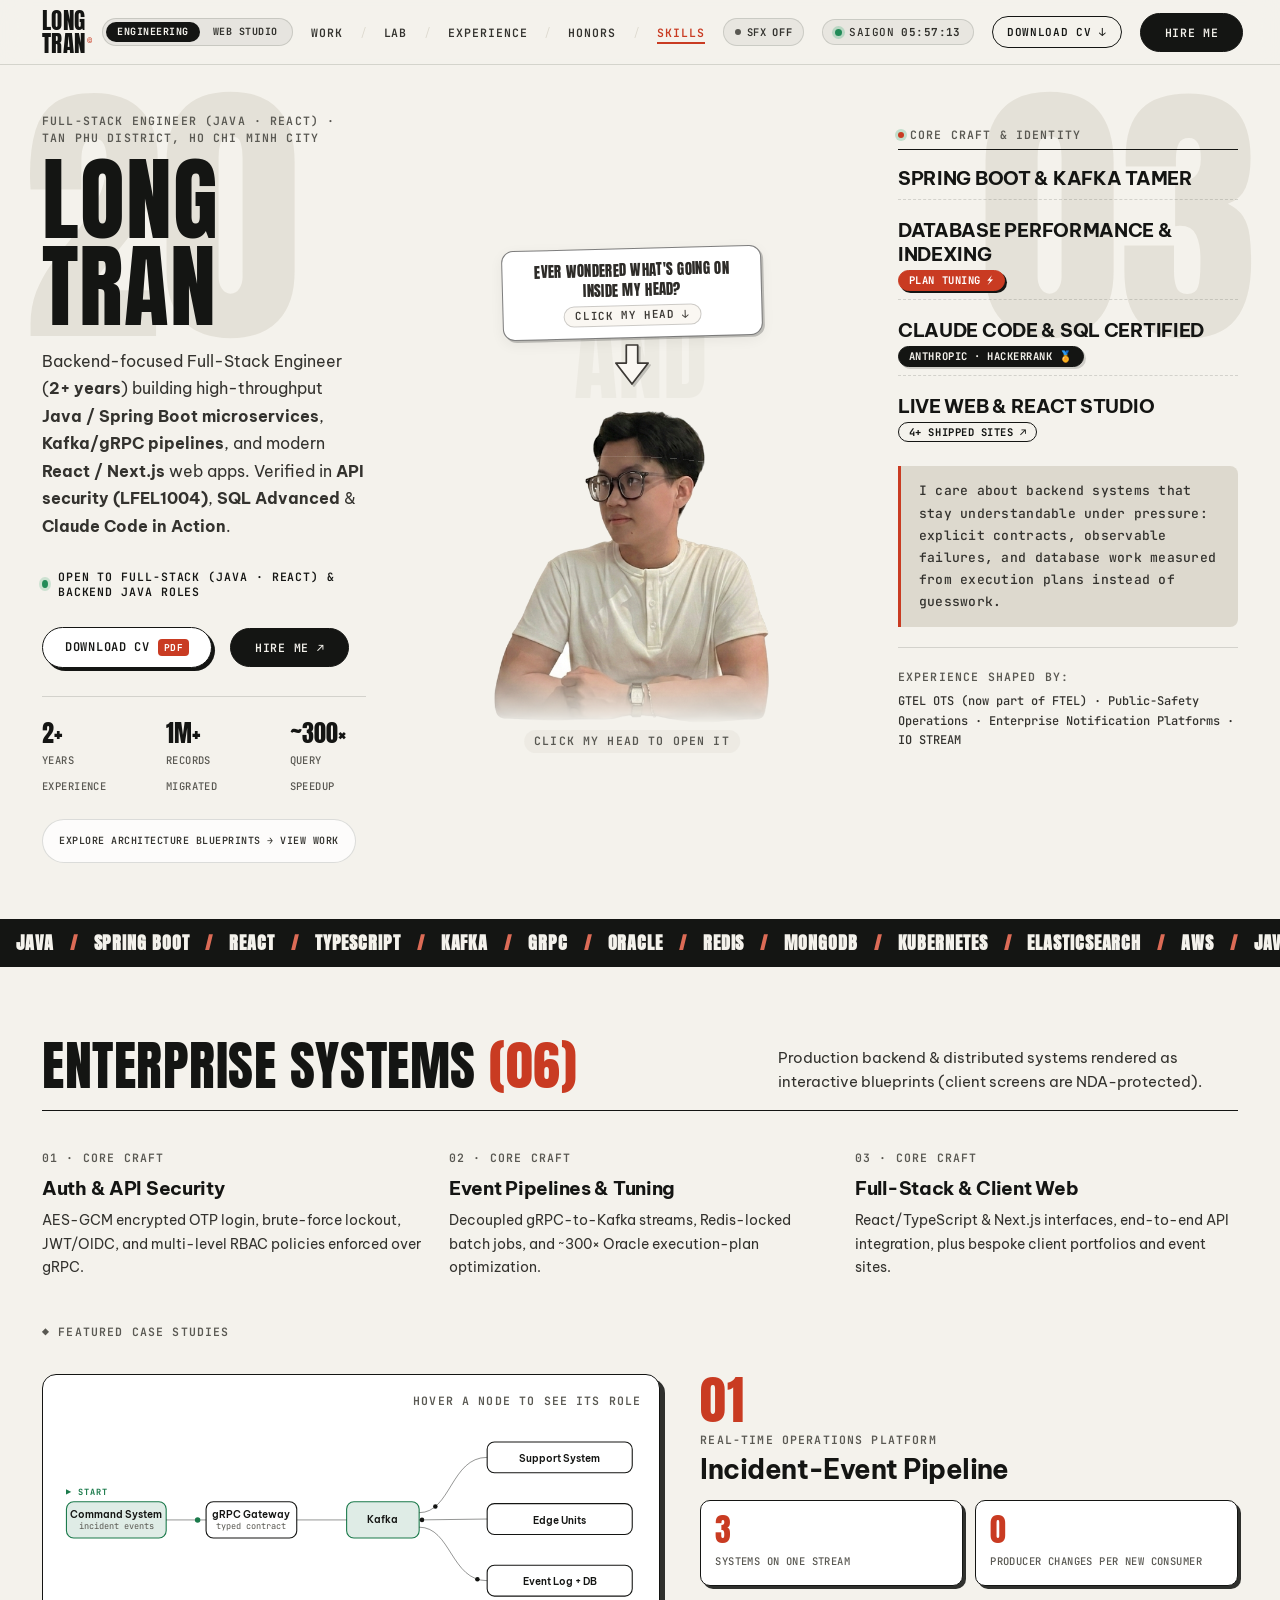
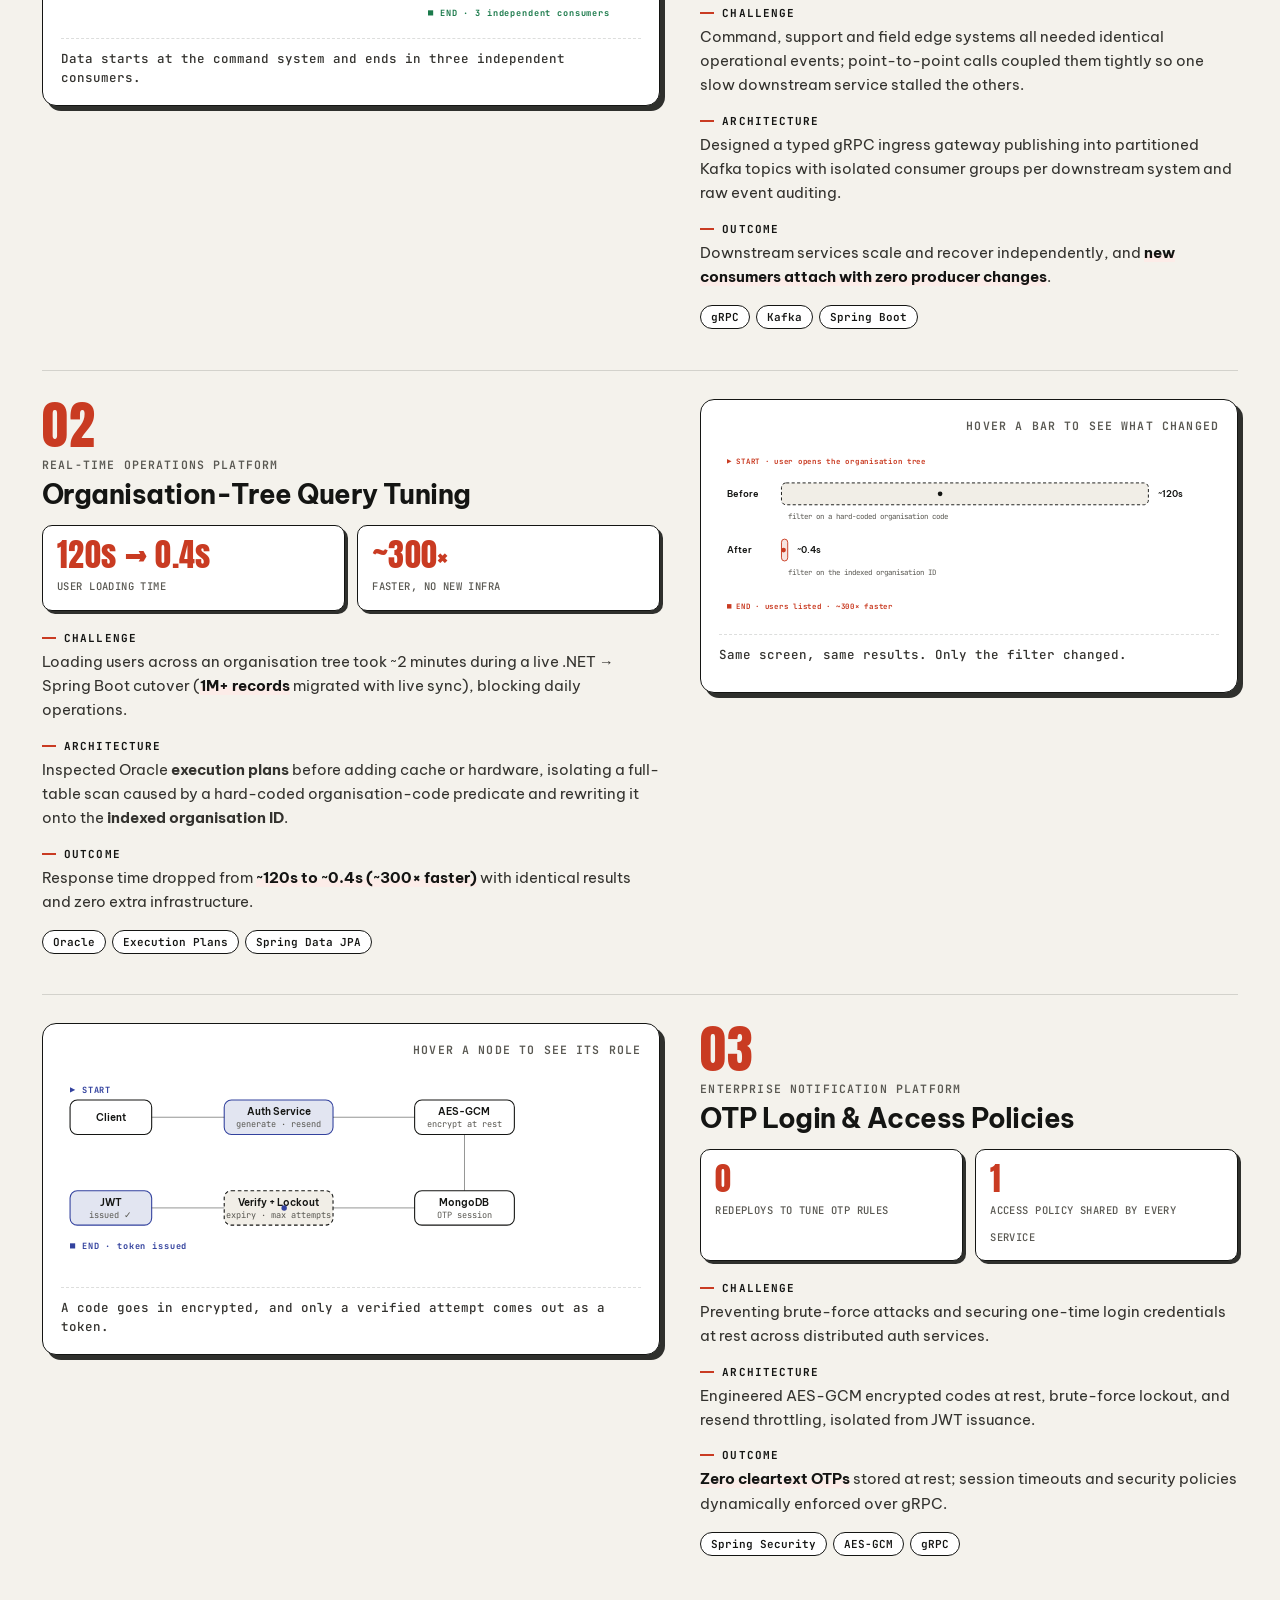
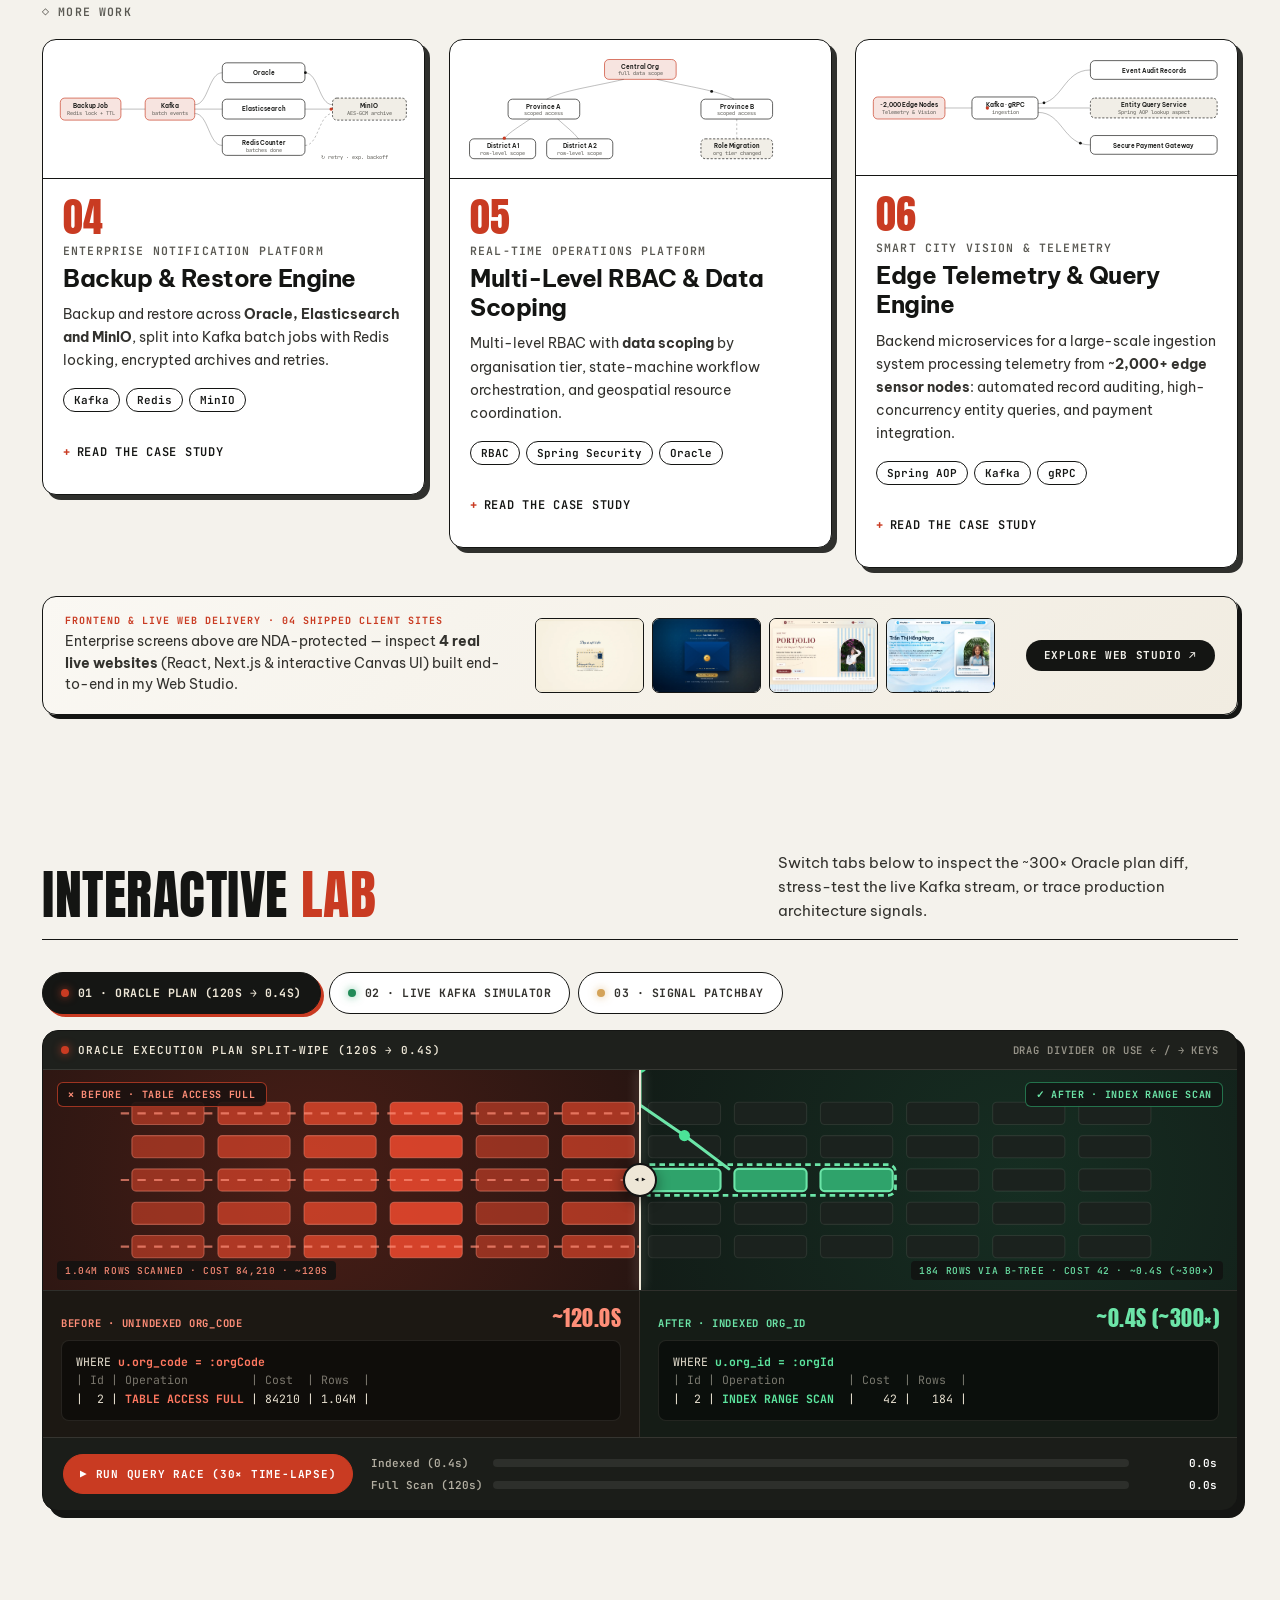
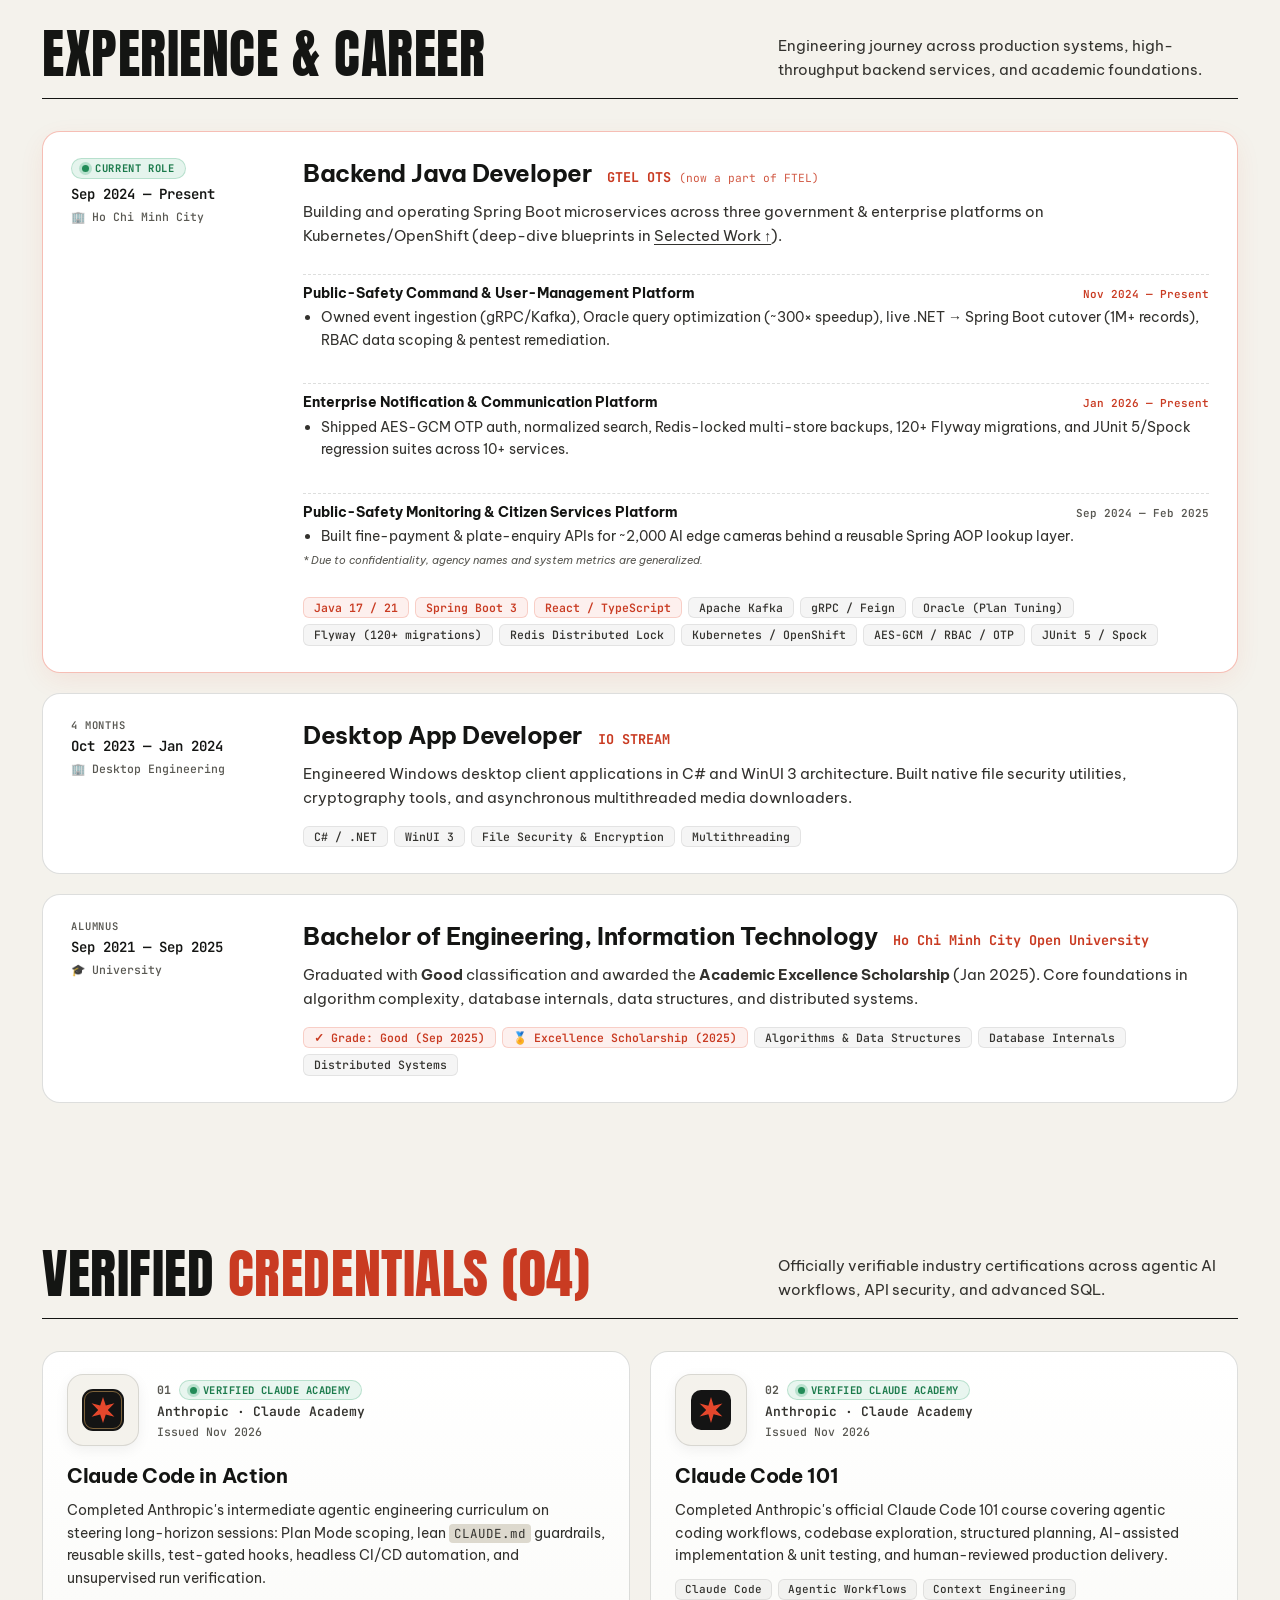
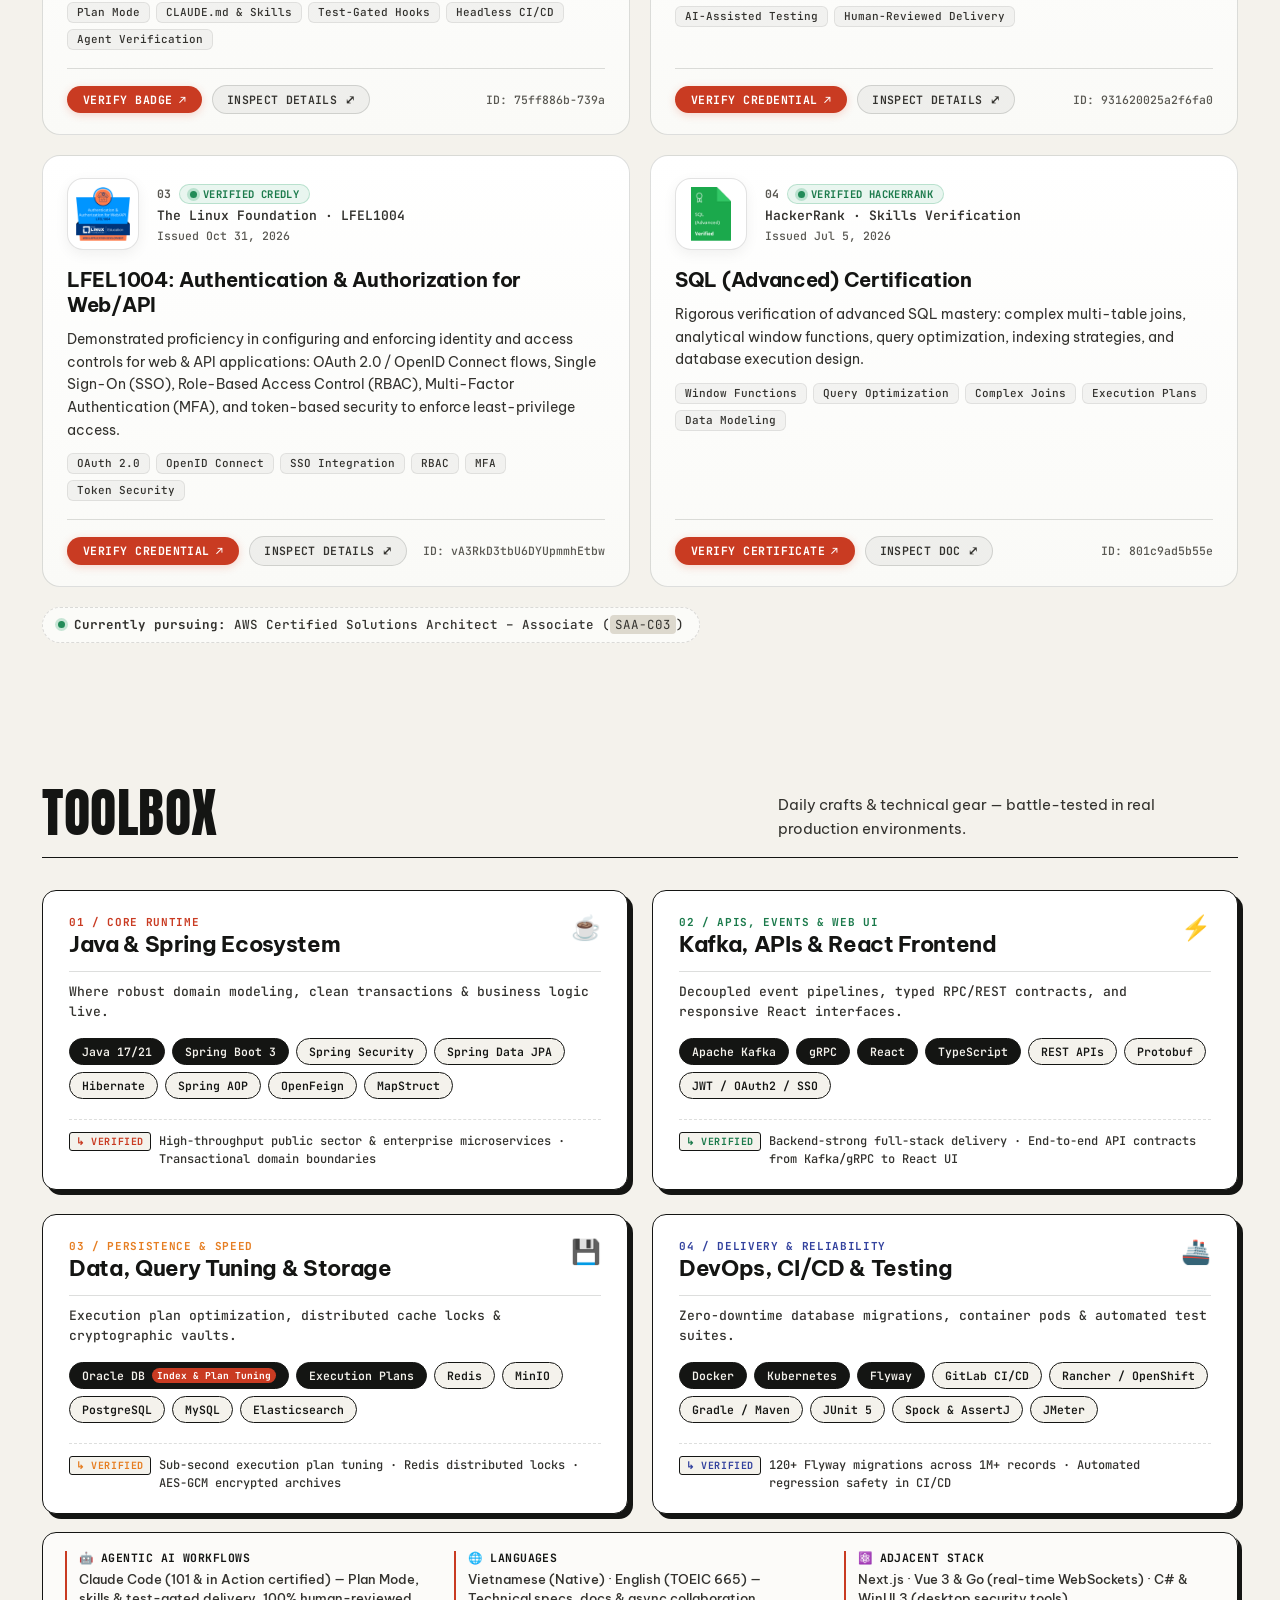
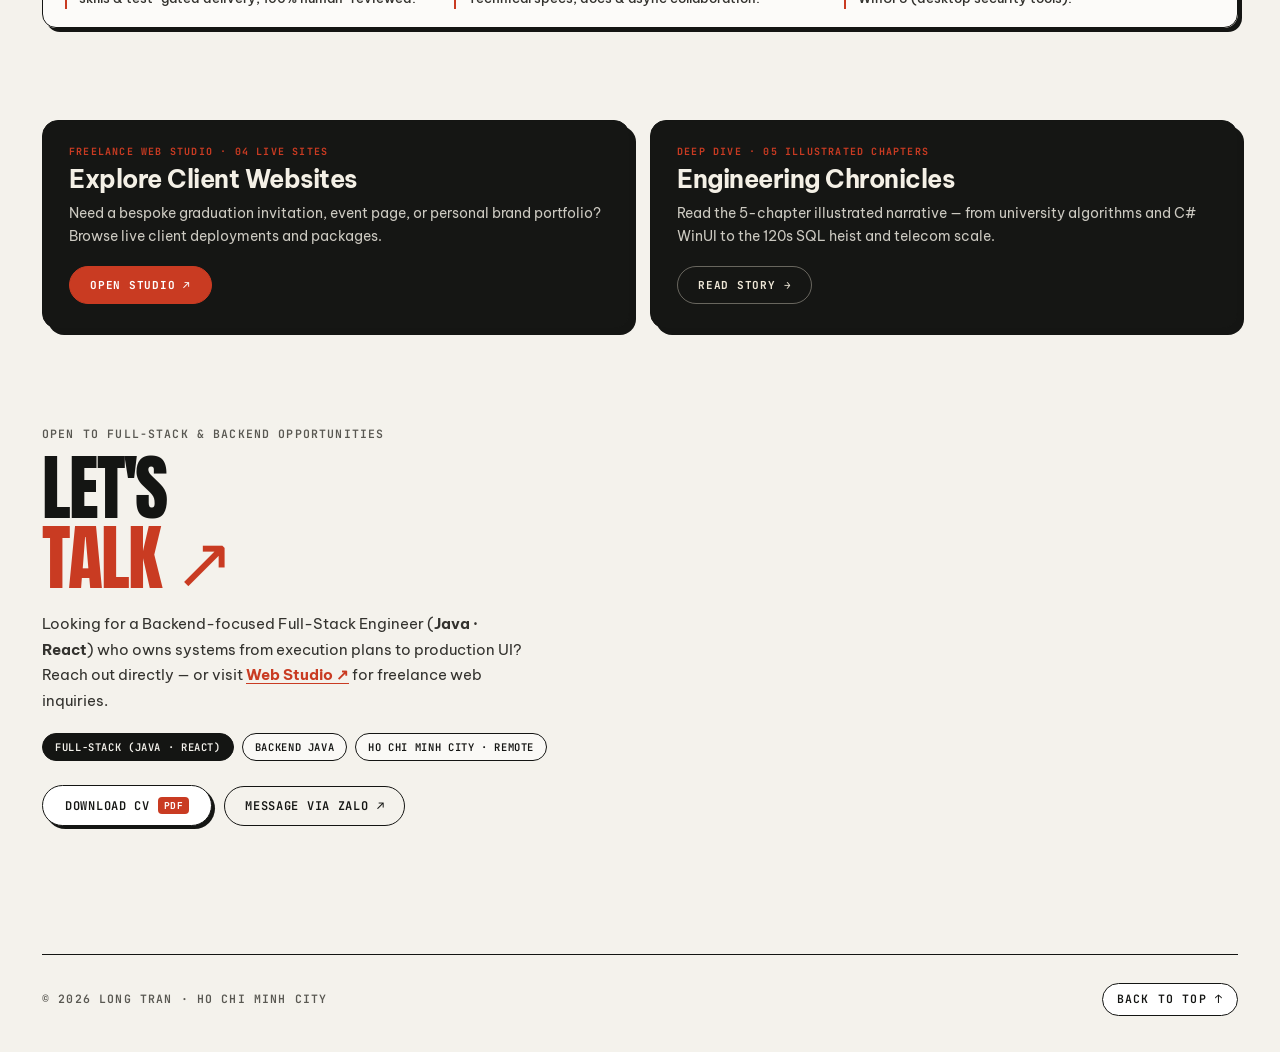
==== commit 5fd5f874: "feat: separate bespoke web studio with real screenshots, 3-tab lab, Claude Code in Action cert, and " ====
--- a/index.html
+++ b/index.html
@@ -18,11 +18,11 @@
 <meta name="twitter:description" content="Backend-focused Full-Stack Engineer: Spring Boot microservices, React/TypeScript, Kafka, gRPC and Oracle performance tuning.">
 <meta name="twitter:image" content="https://longtmb2003.github.io/assets/og-preview.png">
 <link rel="canonical" href="https://longtmb2003.github.io/">
-<meta name="theme-color" content="#ECE9E2">
+<meta name="theme-color" content="#F4F2EC">
 <title>Long Tran — Full-Stack Developer (Java · React)</title>
 <link rel="preconnect" href="https://fonts.googleapis.com">
 <link rel="preconnect" href="https://fonts.gstatic.com" crossorigin>
-<link href="https://fonts.googleapis.com/css2?family=Anton&family=Manrope:wght@400;500;600;700;800&family=JetBrains+Mono:wght@400;500;600;700&family=Caveat:wght@600&display=swap" rel="stylesheet">
+<link href="https://fonts.googleapis.com/css2?family=Anton&family=Be+Vietnam+Pro:wght@400;500;600;700;800&family=JetBrains+Mono:wght@400;500;600;700&family=Caveat:wght@600&display=swap" rel="stylesheet">
 <script type="application/ld+json">
 {
   "@context": "https://schema.org",
@@ -100,7 +100,7 @@
       <div class="arch-hud-quicknav" aria-label="Quick section jump">
         <a href="#work">Work</a>
         <a href="#lab">Lab</a>
-        <a href="#patchbay">Patch</a>
+        <a href="studio.html">Studio</a>
         <a href="story.html">Story</a>
       </div>
     </div>
@@ -121,18 +121,21 @@
   <div class="wrap">
     <div class="logo-block">
       <a class="logo" href="#about">Long Tran<sup>©</sup></a>
-      <span class="logo-role">/ Full-Stack · Java &amp; React</span>
+      <div class="mode-switch" role="navigation" aria-label="Portfolio mode">
+        <a class="mode-pill active" href="index.html" aria-current="page">Engineering</a>
+        <a class="mode-pill" href="studio.html">Web Studio</a>
+      </div>
     </div>
 
     <nav class="nav" aria-label="Primary navigation">
       <a href="#work">Work</a>
-      <span class="nav-dot" aria-hidden="true">✦</span>
+      <span class="nav-dot" aria-hidden="true">/</span>
       <a href="#lab">Lab</a>
-      <span class="nav-dot" aria-hidden="true">✦</span>
+      <span class="nav-dot" aria-hidden="true">/</span>
       <a href="#experience">Experience</a>
-      <span class="nav-dot" aria-hidden="true">✦</span>
+      <span class="nav-dot" aria-hidden="true">/</span>
       <a href="#achievements">Honors</a>
-      <span class="nav-dot" aria-hidden="true">✦</span>
+      <span class="nav-dot" aria-hidden="true">/</span>
       <a href="#skills">Skills</a>
     </nav>
 
@@ -152,14 +155,14 @@
       <summary>Menu <span aria-hidden="true">+</span></summary>
       <nav aria-label="Page index">
         <a href="#about"><span>01</span> Meet Long</a>
-        <a href="#work"><span>02</span> Work &amp; Case Studies</a>
-        <a href="#lab"><span>03</span> Interactive Systems Lab</a>
-        <a href="#experience"><span>04</span> Experience</a>
+        <a href="#work"><span>02</span> Enterprise Systems</a>
+        <a href="#lab"><span>03</span> Interactive Lab</a>
+        <a href="#experience"><span>04</span> Experience &amp; Degree</a>
         <a href="#achievements"><span>05</span> Certifications</a>
-        <a href="#skills"><span>06</span> Toolbox</a>
-        <a href="#patchbay"><span>07</span> Signal Patchbay</a>
+        <a href="#skills"><span>06</span> Tech Toolbox</a>
+        <a href="studio.html"><span>07</span> Web Studio (Freelance) →</a>
         <a href="story.html"><span>08</span> Career Chronicles →</a>
-        <a href="#contact"><span>09</span> Contact &amp; Let's talk ↗</a>
+        <a href="#contact"><span>09</span> Business Card &amp; Contact ↗</a>
       </nav>
     </details>
     <a class="hire" href="#contact">Hire Me</a>
@@ -183,7 +186,7 @@
       <div class="intro-card" id="introCard">
         <p class="label">Full-Stack Engineer (Java · React) · Tan Phu District, Ho Chi Minh City</p>
         <h1 class="display">Long<br>Tran</h1>
-        <p class="hero-desc">Backend-focused Full-Stack Engineer (<strong>2+ years</strong>) building high-throughput <strong>Java / Spring Boot microservices</strong>, <strong>Kafka/gRPC pipelines</strong>, and <strong>React / TypeScript</strong> web apps on <strong>Oracle &amp; Kubernetes</strong>. Verified in <strong>API security (LFEL1004)</strong>, <strong>SQL Advanced</strong> &amp; <strong>Claude Code 101</strong>.</p>
+        <p class="hero-desc">Backend-focused Full-Stack Engineer (<strong>2+ years</strong>) building high-throughput <strong>Java / Spring Boot microservices</strong>, <strong>Kafka/gRPC pipelines</strong>, and modern <strong>React / Next.js</strong> web apps. Verified in <strong>API security (LFEL1004)</strong>, <strong>SQL Advanced</strong> &amp; <strong>Claude Code in Action</strong>.</p>
         <div class="avail">Open to Full-Stack (Java · React) &amp; Backend Java roles</div>
         <div class="hero-actions">
           <a class="cv-cta" href="assets/CV_LongTran_BackendJavaDeveloper.pdf" target="_blank" rel="noopener noreferrer" download="CV_LongTran_BackendJavaDeveloper.pdf">
@@ -287,12 +290,12 @@
             <span class="manifesto-badge fire">PLAN TUNING ⚡</span>
           </li>
           <li class="manifesto-item">
-            <span class="manifesto-title">HACKERRANK SQL</span>
-            <span class="manifesto-badge cert">ADVANCED CERTIFIED 🏅</span>
+            <span class="manifesto-title">CLAUDE CODE &amp; SQL CERTIFIED</span>
+            <span class="manifesto-badge cert">ANTHROPIC · HACKERRANK 🏅</span>
           </li>
           <li class="manifesto-item">
-            <span class="manifesto-title">NOW DIVING INTO</span>
-            <span class="manifesto-badge learn">AWS SAA &amp; MARKETING 📈</span>
+            <span class="manifesto-title">LIVE WEB &amp; REACT STUDIO</span>
+            <a href="studio.html" class="manifesto-badge learn">4+ SHIPPED SITES ↗</a>
           </li>
         </ul>
       </div>
@@ -312,21 +315,21 @@
 
 <div class="ticker" aria-hidden="true">
   <div class="ticker-track">
-    <span>Java</span><span>✦</span><span>Spring Boot</span><span>✦</span><span>React</span><span>✦</span><span>TypeScript</span><span>✦</span><span>Kafka</span><span>✦</span><span>gRPC</span><span>✦</span><span>Oracle</span><span>✦</span><span>Redis</span><span>✦</span><span>MongoDB</span><span>✦</span><span>Kubernetes</span><span>✦</span><span>Elasticsearch</span><span>✦</span><span>AWS</span><span>✦</span>
-    <span>Java</span><span>✦</span><span>Spring Boot</span><span>✦</span><span>React</span><span>✦</span><span>TypeScript</span><span>✦</span><span>Kafka</span><span>✦</span><span>gRPC</span><span>✦</span><span>Oracle</span><span>✦</span><span>Redis</span><span>✦</span><span>MongoDB</span><span>✦</span><span>Kubernetes</span><span>✦</span><span>Elasticsearch</span><span>✦</span><span>AWS</span><span>✦</span>
+    <span>Java</span><span>/</span><span>Spring Boot</span><span>/</span><span>React</span><span>/</span><span>TypeScript</span><span>/</span><span>Kafka</span><span>/</span><span>gRPC</span><span>/</span><span>Oracle</span><span>/</span><span>Redis</span><span>/</span><span>MongoDB</span><span>/</span><span>Kubernetes</span><span>/</span><span>Elasticsearch</span><span>/</span><span>AWS</span><span>/</span>
+    <span>Java</span><span>/</span><span>Spring Boot</span><span>/</span><span>React</span><span>/</span><span>TypeScript</span><span>/</span><span>Kafka</span><span>/</span><span>gRPC</span><span>/</span><span>Oracle</span><span>/</span><span>Redis</span><span>/</span><span>MongoDB</span><span>/</span><span>Kubernetes</span><span>/</span><span>Elasticsearch</span><span>/</span><span>AWS</span><span>/</span>
   </div>
 </div>
 
 <div class="wrap">
 <section id="work">
   <div class="sec-head rv">
-    <h2 class="display">Selected Work <span class="accent">(06)</span></h2>
-    <p>Real systems shown as architecture diagrams, because product screenshots are confidential.</p>
+    <h2 class="display">Enterprise Systems <span class="accent">(06)</span></h2>
+    <p>Production backend &amp; distributed systems rendered as interactive blueprints (client screens are NDA-protected).</p>
   </div>
   <div class="does">
-    <div class="rv"><span class="label">01 · What I do</span><h3>Auth &amp; Security</h3><p>OTP login with AES-GCM-encrypted codes, lockout and resend throttling, JWT, and per-group access policies and session timeouts enforced over gRPC.</p></div>
-    <div class="rv"><span class="label">02 · What I do</span><h3>Event-Driven Systems</h3><p>gRPC-to-Kafka pipelines linking command, support and field systems, and Kafka batch jobs coordinated with Redis locks.</p></div>
-    <div class="rv"><span class="label">03 · What I do</span><h3>Data &amp; Performance</h3><p>Oracle tuning from execution plans, Flyway schema migrations, and REST/gRPC APIs across Oracle, MongoDB and Elasticsearch.</p></div>
+    <div class="rv"><span class="label">01 · Core Craft</span><h3>Auth &amp; API Security</h3><p>AES-GCM encrypted OTP login, brute-force lockout, JWT/OIDC, and multi-level RBAC policies enforced over gRPC.</p></div>
+    <div class="rv"><span class="label">02 · Core Craft</span><h3>Event Pipelines &amp; Tuning</h3><p>Decoupled gRPC-to-Kafka streams, Redis-locked batch jobs, and ~300× Oracle execution-plan optimization.</p></div>
+    <div class="rv"><span class="label">03 · Core Craft</span><h3>Full-Stack &amp; Client Web</h3><p>React/TypeScript &amp; Next.js interfaces, end-to-end API integration, plus bespoke client portfolios and event sites.</p></div>
   </div>
 
   <p class="label work-group rv">◆ Featured case studies</p>
@@ -385,16 +388,12 @@
         <div><b>0</b><span>producer changes per new consumer</span></div>
       </div>
       <dl class="cs-body">
-        <dt>Problem</dt>
-        <dd>The command, support and downstream edge systems all needed the same operational events. Point-to-point calls coupled them tightly, so a slow or failed system held up the others.</dd>
-        <dt>My part</dt>
-        <dd>Designed the gRPC-to-Kafka flow: the gateway contract, the incident topics and one consumer group per downstream system.</dd>
-        <dt>Key decisions</dt>
-        <dd>Typed gRPC contracts at the edge · a separate consumer group per system to isolate failures · producers never know who consumes their events · raw events are logged for later checks.</dd>
-        <dt>Result</dt>
-        <dd>Systems scale and fail independently, and <b class="m">new consumers attach without changes to producers</b>.</dd>
-        <dt>What I learned</dt>
-        <dd>Decoupling starts with the contract, not the broker. Once the event shape was typed and stable, adding a consumer became a low-risk change.</dd>
+        <dt>Challenge</dt>
+        <dd>Command, support and field edge systems all needed identical operational events; point-to-point calls coupled them tightly so one slow downstream service stalled the others.</dd>
+        <dt>Architecture</dt>
+        <dd>Designed a typed gRPC ingress gateway publishing into partitioned Kafka topics with isolated consumer groups per downstream system and raw event auditing.</dd>
+        <dt>Outcome</dt>
+        <dd>Downstream services scale and recover independently, and <b class="m">new consumers attach with zero producer changes</b>.</dd>
       </dl>
       <div class="chip-row"><span class="chip">gRPC</span><span class="chip">Kafka</span><span class="chip">Spring Boot</span></div>
     </div>
@@ -433,16 +432,12 @@
         <div><b>~300×</b><span>faster, no new infra</span></div>
       </div>
       <dl class="cs-body">
-        <dt>Problem</dt>
-        <dd>Loading the users of an organisation and its sub-units took about two minutes, which made the screen unusable for daily operations. It surfaced during a re-platform from .NET to Spring Boot that migrated <b class="m">1M+ records</b> with live sync.</dd>
-        <dt>My part</dt>
-        <dd>Traced the <strong>execution plans</strong>, found the costly filter and shipped the query fix.</dd>
-        <dt>Key decisions</dt>
-        <dd>Fix the query before adding caching or hardware · filter on the <strong>indexed organisation ID</strong> instead of a hard-coded code · keep the query results unchanged.</dd>
-        <dt>Result</dt>
-        <dd>Load time fell from <b class="m">~120s to ~0.4s</b>, without new infrastructure or caching.</dd>
-        <dt>What I learned</dt>
-        <dd>Measure before changing anything. The execution plan, not intuition, pointed to one filter that looked harmless.</dd>
+        <dt>Challenge</dt>
+        <dd>Loading users across an organisation tree took ~2 minutes during a live .NET → Spring Boot cutover (<b class="m">1M+ records</b> migrated with live sync), blocking daily operations.</dd>
+        <dt>Architecture</dt>
+        <dd>Inspected Oracle <strong>execution plans</strong> before adding cache or hardware, isolating a full-table scan caused by a hard-coded organisation-code predicate and rewriting it onto the <strong>indexed organisation ID</strong>.</dd>
+        <dt>Outcome</dt>
+        <dd>Response time dropped from <b class="m">~120s to ~0.4s (~300× faster)</b> with identical results and zero extra infrastructure.</dd>
       </dl>
       <div class="chip-row"><span class="chip">Oracle</span><span class="chip">Execution Plans</span><span class="chip">Spring Data JPA</span></div>
     </div>
@@ -655,155 +650,206 @@
       </div>
     </article>
   </div>
+
+  <!-- COMPACT FRONTEND & LIVE CLIENT WEB FILMSTRIP BRIDGE -->
+  <div class="web-proof-strip rv">
+    <div class="wps-copy">
+      <span class="wps-kicker">Frontend &amp; Live Web Delivery · 04 Shipped Client Sites</span>
+      <p>Enterprise screens above are NDA-protected — inspect <strong>4 real live websites</strong> (React, Next.js &amp; interactive Canvas UI) built end-to-end in my Web Studio.</p>
+    </div>
+    <a class="wps-thumbs" href="studio.html" aria-label="Preview 4 live client websites in Web Studio">
+      <img src="assets/projects/vodinhlong.webp" alt="Vo Dinh Long Graduation Invite" width="120" height="75" loading="lazy">
+      <img src="assets/projects/phamminhphuong.webp" alt="Pham Minh Phuong HCMUT Keepsake" width="120" height="75" loading="lazy">
+      <img src="assets/projects/tranhuynhanhthu.webp" alt="Tran Huynh Anh Thu Portfolio" width="120" height="75" loading="lazy">
+      <img src="assets/projects/tranthihongngoc.webp" alt="Tran Thi Hong Ngoc Portfolio" width="120" height="75" loading="lazy">
+    </a>
+    <a class="wps-btn" href="studio.html">Explore Web Studio ↗</a>
+  </div>
 </section>
 
 
 <section id="lab">
   <div class="sec-head rv">
-    <h2 class="display">Interactive Systems <span class="accent">Lab</span></h2>
-    <p>Don't just read architecture claims — test them. Drag the execution-plan divider below, or push TPS &amp; inject duplicate faults into the live Kafka pipeline simulator.</p>
-  </div>
-
-  <div class="lab-stack">
-    <!-- LAB 01: ORACLE 120s -> 0.4s EXECUTION PLAN SPLIT-WIPE -->
-    <article class="lab-card rv" aria-labelledby="labOracleTitle">
-      <div class="lab-card-bar">
-        <div class="lab-card-title">
-          <span class="lab-led" aria-hidden="true"></span>
-          <span id="labOracleTitle">LAB 01 · Oracle Execution Plan Split-Wipe (120s → 0.4s)</span>
-        </div>
-        <span class="lab-card-meta">Drag divider or use ← / → keys</span>
-      </div>
-
-      <div class="wipe-stage" id="oracleWipeStage" style="--wipe: 50%;">
-        <!-- UNDERLAY: AFTER (B-Tree Index Range Scan hitting 3 blocks) -->
-        <div class="wipe-layer wipe-layer-after">
-          <svg viewBox="0 0 860 220" preserveAspectRatio="xMidYMid slice" aria-hidden="true">
-            <rect x="64" y="54" width="52" height="16" rx="3" fill="#1B221E" stroke="rgba(238,231,215,0.09)" stroke-width="0.8"/><rect x="126" y="54" width="52" height="16" rx="3" fill="#1B221E" stroke="rgba(238,231,215,0.09)" stroke-width="0.8"/><rect x="188" y="54" width="52" height="16" rx="3" fill="#1B221E" stroke="rgba(238,231,215,0.09)" stroke-width="0.8"/><rect x="250" y="54" width="52" height="16" rx="3" fill="#1B221E" stroke="rgba(238,231,215,0.09)" stroke-width="0.8"/><rect x="312" y="54" width="52" height="16" rx="3" fill="#1B221E" stroke="rgba(238,231,215,0.09)" stroke-width="0.8"/><rect x="374" y="54" width="52" height="16" rx="3" fill="#1B221E" stroke="rgba(238,231,215,0.09)" stroke-width="0.8"/><rect x="436" y="54" width="52" height="16" rx="3" fill="#1B221E" stroke="rgba(238,231,215,0.09)" stroke-width="0.8"/><rect x="498" y="54" width="52" height="16" rx="3" fill="#1B221E" stroke="rgba(238,231,215,0.09)" stroke-width="0.8"/><rect x="560" y="54" width="52" height="16" rx="3" fill="#1B221E" stroke="rgba(238,231,215,0.09)" stroke-width="0.8"/><rect x="622" y="54" width="52" height="16" rx="3" fill="#1B221E" stroke="rgba(238,231,215,0.09)" stroke-width="0.8"/><rect x="684" y="54" width="52" height="16" rx="3" fill="#1B221E" stroke="rgba(238,231,215,0.09)" stroke-width="0.8"/><rect x="746" y="54" width="52" height="16" rx="3" fill="#1B221E" stroke="rgba(238,231,215,0.09)" stroke-width="0.8"/><rect x="64" y="78" width="52" height="16" rx="3" fill="#1B221E" stroke="rgba(238,231,215,0.09)" stroke-width="0.8"/><rect x="126" y="78" width="52" height="16" rx="3" fill="#1B221E" stroke="rgba(238,231,215,0.09)" stroke-width="0.8"/><rect x="188" y="78" width="52" height="16" rx="3" fill="#1B221E" stroke="rgba(238,231,215,0.09)" stroke-width="0.8"/><rect x="250" y="78" width="52" height="16" rx="3" fill="#1B221E" stroke="rgba(238,231,215,0.09)" stroke-width="0.8"/><rect x="312" y="78" width="52" height="16" rx="3" fill="#1B221E" stroke="rgba(238,231,215,0.09)" stroke-width="0.8"/><rect x="374" y="78" width="52" height="16" rx="3" fill="#1B221E" stroke="rgba(238,231,215,0.09)" stroke-width="0.8"/><rect x="436" y="78" width="52" height="16" rx="3" fill="#1B221E" stroke="rgba(238,231,215,0.09)" stroke-width="0.8"/><rect x="498" y="78" width="52" height="16" rx="3" fill="#1B221E" stroke="rgba(238,231,215,0.09)" stroke-width="0.8"/><rect x="560" y="78" width="52" height="16" rx="3" fill="#1B221E" stroke="rgba(238,231,215,0.09)" stroke-width="0.8"/><rect x="622" y="78" width="52" height="16" rx="3" fill="#1B221E" stroke="rgba(238,231,215,0.09)" stroke-width="0.8"/><rect x="684" y="78" width="52" height="16" rx="3" fill="#1B221E" stroke="rgba(238,231,215,0.09)" stroke-width="0.8"/><rect x="746" y="78" width="52" height="16" rx="3" fill="#1B221E" stroke="rgba(238,231,215,0.09)" stroke-width="0.8"/><rect x="64" y="102" width="52" height="16" rx="3" fill="#1B221E" stroke="rgba(238,231,215,0.09)" stroke-width="0.8"/><rect x="126" y="102" width="52" height="16" rx="3" fill="#1B221E" stroke="rgba(238,231,215,0.09)" stroke-width="0.8"/><rect x="188" y="102" width="52" height="16" rx="3" fill="#1B221E" stroke="rgba(238,231,215,0.09)" stroke-width="0.8"/><rect x="250" y="102" width="52" height="16" rx="3" fill="#1B221E" stroke="rgba(238,231,215,0.09)" stroke-width="0.8"/><rect x="312" y="102" width="52" height="16" rx="3" fill="#1B221E" stroke="rgba(238,231,215,0.09)" stroke-width="0.8"/><rect x="374" y="102" width="52" height="16" rx="3" fill="#1B221E" stroke="rgba(238,231,215,0.09)" stroke-width="0.8"/><rect x="436" y="102" width="52" height="16" rx="3" fill="#2FA36B" stroke="#6CE5A8" stroke-width="1.5"/><rect x="498" y="102" width="52" height="16" rx="3" fill="#2FA36B" stroke="#6CE5A8" stroke-width="1.5"/><rect x="560" y="102" width="52" height="16" rx="3" fill="#2FA36B" stroke="#6CE5A8" stroke-width="1.5"/><rect x="622" y="102" width="52" height="16" rx="3" fill="#1B221E" stroke="rgba(238,231,215,0.09)" stroke-width="0.8"/><rect x="684" y="102" width="52" height="16" rx="3" fill="#1B221E" stroke="rgba(238,231,215,0.09)" stroke-width="0.8"/><rect x="746" y="102" width="52" height="16" rx="3" fill="#1B221E" stroke="rgba(238,231,215,0.09)" stroke-width="0.8"/><rect x="64" y="126" width="52" height="16" rx="3" fill="#1B221E" stroke="rgba(238,231,215,0.09)" stroke-width="0.8"/><rect x="126" y="126" width="52" height="16" rx="3" fill="#1B221E" stroke="rgba(238,231,215,0.09)" stroke-width="0.8"/><rect x="188" y="126" width="52" height="16" rx="3" fill="#1B221E" stroke="rgba(238,231,215,0.09)" stroke-width="0.8"/><rect x="250" y="126" width="52" height="16" rx="3" fill="#1B221E" stroke="rgba(238,231,215,0.09)" stroke-width="0.8"/><rect x="312" y="126" width="52" height="16" rx="3" fill="#1B221E" stroke="rgba(238,231,215,0.09)" stroke-width="0.8"/><rect x="374" y="126" width="52" height="16" rx="3" fill="#1B221E" stroke="rgba(238,231,215,0.09)" stroke-width="0.8"/><rect x="436" y="126" width="52" height="16" rx="3" fill="#1B221E" stroke="rgba(238,231,215,0.09)" stroke-width="0.8"/><rect x="498" y="126" width="52" height="16" rx="3" fill="#1B221E" stroke="rgba(238,231,215,0.09)" stroke-width="0.8"/><rect x="560" y="126" width="52" height="16" rx="3" fill="#1B221E" stroke="rgba(238,231,215,0.09)" stroke-width="0.8"/><rect x="622" y="126" width="52" height="16" rx="3" fill="#1B221E" stroke="rgba(238,231,215,0.09)" stroke-width="0.8"/><rect x="684" y="126" width="52" height="16" rx="3" fill="#1B221E" stroke="rgba(238,231,215,0.09)" stroke-width="0.8"/><rect x="746" y="126" width="52" height="16" rx="3" fill="#1B221E" stroke="rgba(238,231,215,0.09)" stroke-width="0.8"/><rect x="64" y="150" width="52" height="16" rx="3" fill="#1B221E" stroke="rgba(238,231,215,0.09)" stroke-width="0.8"/><rect x="126" y="150" width="52" height="16" rx="3" fill="#1B221E" stroke="rgba(238,231,215,0.09)" stroke-width="0.8"/><rect x="188" y="150" width="52" height="16" rx="3" fill="#1B221E" stroke="rgba(238,231,215,0.09)" stroke-width="0.8"/><rect x="250" y="150" width="52" height="16" rx="3" fill="#1B221E" stroke="rgba(238,231,215,0.09)" stroke-width="0.8"/><rect x="312" y="150" width="52" height="16" rx="3" fill="#1B221E" stroke="rgba(238,231,215,0.09)" stroke-width="0.8"/><rect x="374" y="150" width="52" height="16" rx="3" fill="#1B221E" stroke="rgba(238,231,215,0.09)" stroke-width="0.8"/><rect x="436" y="150" width="52" height="16" rx="3" fill="#1B221E" stroke="rgba(238,231,215,0.09)" stroke-width="0.8"/><rect x="498" y="150" width="52" height="16" rx="3" fill="#1B221E" stroke="rgba(238,231,215,0.09)" stroke-width="0.8"/><rect x="560" y="150" width="52" height="16" rx="3" fill="#1B221E" stroke="rgba(238,231,215,0.09)" stroke-width="0.8"/><rect x="622" y="150" width="52" height="16" rx="3" fill="#1B221E" stroke="rgba(238,231,215,0.09)" stroke-width="0.8"/><rect x="684" y="150" width="52" height="16" rx="3" fill="#1B221E" stroke="rgba(238,231,215,0.09)" stroke-width="0.8"/><rect x="746" y="150" width="52" height="16" rx="3" fill="#1B221E" stroke="rgba(238,231,215,0.09)" stroke-width="0.8"/>
-            <path d="M430 28 L430 56 L462 78 L494 102" fill="none" stroke="#6CE5A8" stroke-width="2.2" stroke-linecap="round" stroke-linejoin="round"/>
-            <circle cx="430" cy="28" r="5" fill="#4BE397"/>
-            <circle cx="462" cy="78" r="4" fill="#4BE397"/>
-            <rect x="432" y="99" width="182" height="22" rx="5" fill="none" stroke="#6CE5A8" stroke-width="2" stroke-dasharray="4 3"/>
-          </svg>
-        </div>
-
-        <!-- OVERLAY (CLIPPED LEFT): BEFORE (Full Table Scan across all 1.04M rows) -->
-        <div class="wipe-layer wipe-layer-before">
-          <svg viewBox="0 0 860 220" preserveAspectRatio="xMidYMid slice" aria-hidden="true">
-            <rect x="64" y="54" width="52" height="16" rx="3" fill="#E4472C" fill-opacity="0.55" stroke="#FF8E78" stroke-opacity="0.45" stroke-width="0.8"/><rect x="126" y="54" width="52" height="16" rx="3" fill="#E4472C" fill-opacity="0.67" stroke="#FF8E78" stroke-opacity="0.45" stroke-width="0.8"/><rect x="188" y="54" width="52" height="16" rx="3" fill="#E4472C" fill-opacity="0.79" stroke="#FF8E78" stroke-opacity="0.45" stroke-width="0.8"/><rect x="250" y="54" width="52" height="16" rx="3" fill="#E4472C" fill-opacity="0.91" stroke="#FF8E78" stroke-opacity="0.45" stroke-width="0.8"/><rect x="312" y="54" width="52" height="16" rx="3" fill="#E4472C" fill-opacity="0.55" stroke="#FF8E78" stroke-opacity="0.45" stroke-width="0.8"/><rect x="374" y="54" width="52" height="16" rx="3" fill="#E4472C" fill-opacity="0.67" stroke="#FF8E78" stroke-opacity="0.45" stroke-width="0.8"/><rect x="436" y="54" width="52" height="16" rx="3" fill="#E4472C" fill-opacity="0.79" stroke="#FF8E78" stroke-opacity="0.45" stroke-width="0.8"/><rect x="498" y="54" width="52" height="16" rx="3" fill="#E4472C" fill-opacity="0.91" stroke="#FF8E78" stroke-opacity="0.45" stroke-width="0.8"/><rect x="560" y="54" width="52" height="16" rx="3" fill="#E4472C" fill-opacity="0.55" stroke="#FF8E78" stroke-opacity="0.45" stroke-width="0.8"/><rect x="622" y="54" width="52" height="16" rx="3" fill="#E4472C" fill-opacity="0.67" stroke="#FF8E78" stroke-opacity="0.45" stroke-width="0.8"/><rect x="684" y="54" width="52" height="16" rx="3" fill="#E4472C" fill-opacity="0.79" stroke="#FF8E78" stroke-opacity="0.45" stroke-width="0.8"/><rect x="746" y="54" width="52" height="16" rx="3" fill="#E4472C" fill-opacity="0.91" stroke="#FF8E78" stroke-opacity="0.45" stroke-width="0.8"/><rect x="64" y="78" width="52" height="16" rx="3" fill="#E4472C" fill-opacity="0.55" stroke="#FF8E78" stroke-opacity="0.45" stroke-width="0.8"/><rect x="126" y="78" width="52" height="16" rx="3" fill="#E4472C" fill-opacity="0.67" stroke="#FF8E78" stroke-opacity="0.45" stroke-width="0.8"/><rect x="188" y="78" width="52" height="16" rx="3" fill="#E4472C" fill-opacity="0.79" stroke="#FF8E78" stroke-opacity="0.45" stroke-width="0.8"/><rect x="250" y="78" width="52" height="16" rx="3" fill="#E4472C" fill-opacity="0.91" stroke="#FF8E78" stroke-opacity="0.45" stroke-width="0.8"/><rect x="312" y="78" width="52" height="16" rx="3" fill="#E4472C" fill-opacity="0.55" stroke="#FF8E78" stroke-opacity="0.45" stroke-width="0.8"/><rect x="374" y="78" width="52" height="16" rx="3" fill="#E4472C" fill-opacity="0.67" stroke="#FF8E78" stroke-opacity="0.45" stroke-width="0.8"/><rect x="436" y="78" width="52" height="16" rx="3" fill="#E4472C" fill-opacity="0.79" stroke="#FF8E78" stroke-opacity="0.45" stroke-width="0.8"/><rect x="498" y="78" width="52" height="16" rx="3" fill="#E4472C" fill-opacity="0.91" stroke="#FF8E78" stroke-opacity="0.45" stroke-width="0.8"/><rect x="560" y="78" width="52" height="16" rx="3" fill="#E4472C" fill-opacity="0.55" stroke="#FF8E78" stroke-opacity="0.45" stroke-width="0.8"/><rect x="622" y="78" width="52" height="16" rx="3" fill="#E4472C" fill-opacity="0.67" stroke="#FF8E78" stroke-opacity="0.45" stroke-width="0.8"/><rect x="684" y="78" width="52" height="16" rx="3" fill="#E4472C" fill-opacity="0.79" stroke="#FF8E78" stroke-opacity="0.45" stroke-width="0.8"/><rect x="746" y="78" width="52" height="16" rx="3" fill="#E4472C" fill-opacity="0.91" stroke="#FF8E78" stroke-opacity="0.45" stroke-width="0.8"/><rect x="64" y="102" width="52" height="16" rx="3" fill="#E4472C" fill-opacity="0.55" stroke="#FF8E78" stroke-opacity="0.45" stroke-width="0.8"/><rect x="126" y="102" width="52" height="16" rx="3" fill="#E4472C" fill-opacity="0.67" stroke="#FF8E78" stroke-opacity="0.45" stroke-width="0.8"/><rect x="188" y="102" width="52" height="16" rx="3" fill="#E4472C" fill-opacity="0.79" stroke="#FF8E78" stroke-opacity="0.45" stroke-width="0.8"/><rect x="250" y="102" width="52" height="16" rx="3" fill="#E4472C" fill-opacity="0.91" stroke="#FF8E78" stroke-opacity="0.45" stroke-width="0.8"/><rect x="312" y="102" width="52" height="16" rx="3" fill="#E4472C" fill-opacity="0.55" stroke="#FF8E78" stroke-opacity="0.45" stroke-width="0.8"/><rect x="374" y="102" width="52" height="16" rx="3" fill="#E4472C" fill-opacity="0.67" stroke="#FF8E78" stroke-opacity="0.45" stroke-width="0.8"/><rect x="436" y="102" width="52" height="16" rx="3" fill="#E4472C" fill-opacity="0.79" stroke="#FF8E78" stroke-opacity="0.45" stroke-width="0.8"/><rect x="498" y="102" width="52" height="16" rx="3" fill="#E4472C" fill-opacity="0.91" stroke="#FF8E78" stroke-opacity="0.45" stroke-width="0.8"/><rect x="560" y="102" width="52" height="16" rx="3" fill="#E4472C" fill-opacity="0.55" stroke="#FF8E78" stroke-opacity="0.45" stroke-width="0.8"/><rect x="622" y="102" width="52" height="16" rx="3" fill="#E4472C" fill-opacity="0.67" stroke="#FF8E78" stroke-opacity="0.45" stroke-width="0.8"/><rect x="684" y="102" width="52" height="16" rx="3" fill="#E4472C" fill-opacity="0.79" stroke="#FF8E78" stroke-opacity="0.45" stroke-width="0.8"/><rect x="746" y="102" width="52" height="16" rx="3" fill="#E4472C" fill-opacity="0.91" stroke="#FF8E78" stroke-opacity="0.45" stroke-width="0.8"/><rect x="64" y="126" width="52" height="16" rx="3" fill="#E4472C" fill-opacity="0.55" stroke="#FF8E78" stroke-opacity="0.45" stroke-width="0.8"/><rect x="126" y="126" width="52" height="16" rx="3" fill="#E4472C" fill-opacity="0.67" stroke="#FF8E78" stroke-opacity="0.45" stroke-width="0.8"/><rect x="188" y="126" width="52" height="16" rx="3" fill="#E4472C" fill-opacity="0.79" stroke="#FF8E78" stroke-opacity="0.45" stroke-width="0.8"/><rect x="250" y="126" width="52" height="16" rx="3" fill="#E4472C" fill-opacity="0.91" stroke="#FF8E78" stroke-opacity="0.45" stroke-width="0.8"/><rect x="312" y="126" width="52" height="16" rx="3" fill="#E4472C" fill-opacity="0.55" stroke="#FF8E78" stroke-opacity="0.45" stroke-width="0.8"/><rect x="374" y="126" width="52" height="16" rx="3" fill="#E4472C" fill-opacity="0.67" stroke="#FF8E78" stroke-opacity="0.45" stroke-width="0.8"/><rect x="436" y="126" width="52" height="16" rx="3" fill="#E4472C" fill-opacity="0.79" stroke="#FF8E78" stroke-opacity="0.45" stroke-width="0.8"/><rect x="498" y="126" width="52" height="16" rx="3" fill="#E4472C" fill-opacity="0.91" stroke="#FF8E78" stroke-opacity="0.45" stroke-width="0.8"/><rect x="560" y="126" width="52" height="16" rx="3" fill="#E4472C" fill-opacity="0.55" stroke="#FF8E78" stroke-opacity="0.45" stroke-width="0.8"/><rect x="622" y="126" width="52" height="16" rx="3" fill="#E4472C" fill-opacity="0.67" stroke="#FF8E78" stroke-opacity="0.45" stroke-width="0.8"/><rect x="684" y="126" width="52" height="16" rx="3" fill="#E4472C" fill-opacity="0.79" stroke="#FF8E78" stroke-opacity="0.45" stroke-width="0.8"/><rect x="746" y="126" width="52" height="16" rx="3" fill="#E4472C" fill-opacity="0.91" stroke="#FF8E78" stroke-opacity="0.45" stroke-width="0.8"/><rect x="64" y="150" width="52" height="16" rx="3" fill="#E4472C" fill-opacity="0.55" stroke="#FF8E78" stroke-opacity="0.45" stroke-width="0.8"/><rect x="126" y="150" width="52" height="16" rx="3" fill="#E4472C" fill-opacity="0.67" stroke="#FF8E78" stroke-opacity="0.45" stroke-width="0.8"/><rect x="188" y="150" width="52" height="16" rx="3" fill="#E4472C" fill-opacity="0.79" stroke="#FF8E78" stroke-opacity="0.45" stroke-width="0.8"/><rect x="250" y="150" width="52" height="16" rx="3" fill="#E4472C" fill-opacity="0.91" stroke="#FF8E78" stroke-opacity="0.45" stroke-width="0.8"/><rect x="312" y="150" width="52" height="16" rx="3" fill="#E4472C" fill-opacity="0.55" stroke="#FF8E78" stroke-opacity="0.45" stroke-width="0.8"/><rect x="374" y="150" width="52" height="16" rx="3" fill="#E4472C" fill-opacity="0.67" stroke="#FF8E78" stroke-opacity="0.45" stroke-width="0.8"/><rect x="436" y="150" width="52" height="16" rx="3" fill="#E4472C" fill-opacity="0.79" stroke="#FF8E78" stroke-opacity="0.45" stroke-width="0.8"/><rect x="498" y="150" width="52" height="16" rx="3" fill="#E4472C" fill-opacity="0.91" stroke="#FF8E78" stroke-opacity="0.45" stroke-width="0.8"/><rect x="560" y="150" width="52" height="16" rx="3" fill="#E4472C" fill-opacity="0.55" stroke="#FF8E78" stroke-opacity="0.45" stroke-width="0.8"/><rect x="622" y="150" width="52" height="16" rx="3" fill="#E4472C" fill-opacity="0.67" stroke="#FF8E78" stroke-opacity="0.45" stroke-width="0.8"/><rect x="684" y="150" width="52" height="16" rx="3" fill="#E4472C" fill-opacity="0.79" stroke="#FF8E78" stroke-opacity="0.45" stroke-width="0.8"/><rect x="746" y="150" width="52" height="16" rx="3" fill="#E4472C" fill-opacity="0.91" stroke="#FF8E78" stroke-opacity="0.45" stroke-width="0.8"/>
-            <line x1="56" y1="62" x2="804" y2="62" stroke="#FF8E78" stroke-width="1.5" stroke-dasharray="6 6" opacity="0.7"/>
-            <line x1="56" y1="110" x2="804" y2="110" stroke="#FF8E78" stroke-width="1.5" stroke-dasharray="6 6" opacity="0.7"/>
-            <line x1="56" y1="158" x2="804" y2="158" stroke="#FF8E78" stroke-width="1.5" stroke-dasharray="6 6" opacity="0.7"/>
-          </svg>
-        </div>
-
-        <!-- PINNED CORNER LABELS (NEVER CLIPPED BY DIVIDER) -->
-        <span class="wipe-corner-tag left">✕ BEFORE · TABLE ACCESS FULL</span>
-        <span class="wipe-corner-tag right">✓ AFTER · INDEX RANGE SCAN</span>
-        <span class="wipe-corner-foot left">1.04M rows scanned · Cost 84,210 · ~120s</span>
-        <span class="wipe-corner-foot right">184 rows via B-Tree · Cost 42 · ~0.4s (~300×)</span>
-
-        <div
-          class="wipe-handle"
-          id="oracleWipeHandle"
-          role="slider"
-          tabindex="0"
-          aria-label="Compare full table scan heatmap before tuning and B-Tree index scan after tuning"
-          aria-valuemin="6"
-          aria-valuemax="94"
-          aria-valuenow="50"
-        >
-          <span class="wipe-knob" aria-hidden="true">◂▸</span>
-        </div>
-      </div>
-
-      <!-- READABLE SIDE-BY-SIDE SQL & EXECUTION PLAN DIFF -->
-      <div class="plan-diff-grid">
-        <div class="plan-diff-col before">
-          <div class="plan-diff-head">
-            <span>Before · Unindexed ORG_CODE</span>
-            <span class="plan-diff-metric">~120.0s</span>
-          </div>
-          <pre class="wipe-plan-code">WHERE <span class="hl-bad">u.org_code = :orgCode</span>
+    <h2 class="display">Interactive <span class="accent">Lab</span></h2>
+    <p>Switch tabs below to inspect the ~300× Oracle plan diff, stress-test the live Kafka stream, or trace production architecture signals.</p>
+  </div>
+
+  <div class="lab-console rv">
+    <div class="lab-tabs" role="tablist" aria-label="Interactive engineering simulations">
+      <button class="lab-tab active" id="labTabOracle" role="tab" type="button" aria-selected="true" aria-controls="labPanelOracle" data-lab-tab="oracle">
+        <span class="lab-led" aria-hidden="true"></span>
+        <span>01 · Oracle Plan (120s → 0.4s)</span>
+      </button>
+      <button class="lab-tab" id="labTabKafka" role="tab" type="button" aria-selected="false" aria-controls="labPanelKafka" tabindex="-1" data-lab-tab="kafka">
+        <span class="lab-led green" aria-hidden="true"></span>
+        <span>02 · Live Kafka Simulator</span>
+      </button>
+      <button class="lab-tab" id="labTabPatchbay" role="tab" type="button" aria-selected="false" aria-controls="labPanelPatchbay" tabindex="-1" data-lab-tab="patchbay">
+        <span class="lab-led gold" aria-hidden="true"></span>
+        <span>03 · Signal Patchbay</span>
+      </button>
+    </div>
+
+    <!-- TAB PANEL 01: ORACLE 120s -> 0.4s EXECUTION PLAN SPLIT-WIPE -->
+    <div class="lab-panel" id="labPanelOracle" role="tabpanel" aria-labelledby="labTabOracle">
+      <div class="lab-card">
+        <div class="lab-card-bar">
+          <div class="lab-card-title">
+            <span class="lab-led" aria-hidden="true"></span>
+            <span id="labOracleTitle">Oracle Execution Plan Split-Wipe (120s → 0.4s)</span>
+          </div>
+          <span class="lab-card-meta">Drag divider or use ← / → keys</span>
+        </div>
+
+        <div class="wipe-stage" id="oracleWipeStage" style="--wipe: 50%;">
+          <div class="wipe-layer wipe-layer-after">
+            <svg viewBox="0 0 860 220" preserveAspectRatio="xMidYMid slice" aria-hidden="true">
+              <rect x="64" y="54" width="52" height="16" rx="3" fill="#1B221E" stroke="rgba(238,231,215,0.09)" stroke-width="0.8"/><rect x="126" y="54" width="52" height="16" rx="3" fill="#1B221E" stroke="rgba(238,231,215,0.09)" stroke-width="0.8"/><rect x="188" y="54" width="52" height="16" rx="3" fill="#1B221E" stroke="rgba(238,231,215,0.09)" stroke-width="0.8"/><rect x="250" y="54" width="52" height="16" rx="3" fill="#1B221E" stroke="rgba(238,231,215,0.09)" stroke-width="0.8"/><rect x="312" y="54" width="52" height="16" rx="3" fill="#1B221E" stroke="rgba(238,231,215,0.09)" stroke-width="0.8"/><rect x="374" y="54" width="52" height="16" rx="3" fill="#1B221E" stroke="rgba(238,231,215,0.09)" stroke-width="0.8"/><rect x="436" y="54" width="52" height="16" rx="3" fill="#1B221E" stroke="rgba(238,231,215,0.09)" stroke-width="0.8"/><rect x="498" y="54" width="52" height="16" rx="3" fill="#1B221E" stroke="rgba(238,231,215,0.09)" stroke-width="0.8"/><rect x="560" y="54" width="52" height="16" rx="3" fill="#1B221E" stroke="rgba(238,231,215,0.09)" stroke-width="0.8"/><rect x="622" y="54" width="52" height="16" rx="3" fill="#1B221E" stroke="rgba(238,231,215,0.09)" stroke-width="0.8"/><rect x="684" y="54" width="52" height="16" rx="3" fill="#1B221E" stroke="rgba(238,231,215,0.09)" stroke-width="0.8"/><rect x="746" y="54" width="52" height="16" rx="3" fill="#1B221E" stroke="rgba(238,231,215,0.09)" stroke-width="0.8"/><rect x="64" y="78" width="52" height="16" rx="3" fill="#1B221E" stroke="rgba(238,231,215,0.09)" stroke-width="0.8"/><rect x="126" y="78" width="52" height="16" rx="3" fill="#1B221E" stroke="rgba(238,231,215,0.09)" stroke-width="0.8"/><rect x="188" y="78" width="52" height="16" rx="3" fill="#1B221E" stroke="rgba(238,231,215,0.09)" stroke-width="0.8"/><rect x="250" y="78" width="52" height="16" rx="3" fill="#1B221E" stroke="rgba(238,231,215,0.09)" stroke-width="0.8"/><rect x="312" y="78" width="52" height="16" rx="3" fill="#1B221E" stroke="rgba(238,231,215,0.09)" stroke-width="0.8"/><rect x="374" y="78" width="52" height="16" rx="3" fill="#1B221E" stroke="rgba(238,231,215,0.09)" stroke-width="0.8"/><rect x="436" y="78" width="52" height="16" rx="3" fill="#1B221E" stroke="rgba(238,231,215,0.09)" stroke-width="0.8"/><rect x="498" y="78" width="52" height="16" rx="3" fill="#1B221E" stroke="rgba(238,231,215,0.09)" stroke-width="0.8"/><rect x="560" y="78" width="52" height="16" rx="3" fill="#1B221E" stroke="rgba(238,231,215,0.09)" stroke-width="0.8"/><rect x="622" y="78" width="52" height="16" rx="3" fill="#1B221E" stroke="rgba(238,231,215,0.09)" stroke-width="0.8"/><rect x="684" y="78" width="52" height="16" rx="3" fill="#1B221E" stroke="rgba(238,231,215,0.09)" stroke-width="0.8"/><rect x="746" y="78" width="52" height="16" rx="3" fill="#1B221E" stroke="rgba(238,231,215,0.09)" stroke-width="0.8"/><rect x="64" y="102" width="52" height="16" rx="3" fill="#1B221E" stroke="rgba(238,231,215,0.09)" stroke-width="0.8"/><rect x="126" y="102" width="52" height="16" rx="3" fill="#1B221E" stroke="rgba(238,231,215,0.09)" stroke-width="0.8"/><rect x="188" y="102" width="52" height="16" rx="3" fill="#1B221E" stroke="rgba(238,231,215,0.09)" stroke-width="0.8"/><rect x="250" y="102" width="52" height="16" rx="3" fill="#1B221E" stroke="rgba(238,231,215,0.09)" stroke-width="0.8"/><rect x="312" y="102" width="52" height="16" rx="3" fill="#1B221E" stroke="rgba(238,231,215,0.09)" stroke-width="0.8"/><rect x="374" y="102" width="52" height="16" rx="3" fill="#1B221E" stroke="rgba(238,231,215,0.09)" stroke-width="0.8"/><rect x="436" y="102" width="52" height="16" rx="3" fill="#2FA36B" stroke="#6CE5A8" stroke-width="1.5"/><rect x="498" y="102" width="52" height="16" rx="3" fill="#2FA36B" stroke="#6CE5A8" stroke-width="1.5"/><rect x="560" y="102" width="52" height="16" rx="3" fill="#2FA36B" stroke="#6CE5A8" stroke-width="1.5"/><rect x="622" y="102" width="52" height="16" rx="3" fill="#1B221E" stroke="rgba(238,231,215,0.09)" stroke-width="0.8"/><rect x="684" y="102" width="52" height="16" rx="3" fill="#1B221E" stroke="rgba(238,231,215,0.09)" stroke-width="0.8"/><rect x="746" y="102" width="52" height="16" rx="3" fill="#1B221E" stroke="rgba(238,231,215,0.09)" stroke-width="0.8"/><rect x="64" y="126" width="52" height="16" rx="3" fill="#1B221E" stroke="rgba(238,231,215,0.09)" stroke-width="0.8"/><rect x="126" y="126" width="52" height="16" rx="3" fill="#1B221E" stroke="rgba(238,231,215,0.09)" stroke-width="0.8"/><rect x="188" y="126" width="52" height="16" rx="3" fill="#1B221E" stroke="rgba(238,231,215,0.09)" stroke-width="0.8"/><rect x="250" y="126" width="52" height="16" rx="3" fill="#1B221E" stroke="rgba(238,231,215,0.09)" stroke-width="0.8"/><rect x="312" y="126" width="52" height="16" rx="3" fill="#1B221E" stroke="rgba(238,231,215,0.09)" stroke-width="0.8"/><rect x="374" y="126" width="52" height="16" rx="3" fill="#1B221E" stroke="rgba(238,231,215,0.09)" stroke-width="0.8"/><rect x="436" y="126" width="52" height="16" rx="3" fill="#1B221E" stroke="rgba(238,231,215,0.09)" stroke-width="0.8"/><rect x="498" y="126" width="52" height="16" rx="3" fill="#1B221E" stroke="rgba(238,231,215,0.09)" stroke-width="0.8"/><rect x="560" y="126" width="52" height="16" rx="3" fill="#1B221E" stroke="rgba(238,231,215,0.09)" stroke-width="0.8"/><rect x="622" y="126" width="52" height="16" rx="3" fill="#1B221E" stroke="rgba(238,231,215,0.09)" stroke-width="0.8"/><rect x="684" y="126" width="52" height="16" rx="3" fill="#1B221E" stroke="rgba(238,231,215,0.09)" stroke-width="0.8"/><rect x="746" y="126" width="52" height="16" rx="3" fill="#1B221E" stroke="rgba(238,231,215,0.09)" stroke-width="0.8"/><rect x="64" y="150" width="52" height="16" rx="3" fill="#1B221E" stroke="rgba(238,231,215,0.09)" stroke-width="0.8"/><rect x="126" y="150" width="52" height="16" rx="3" fill="#1B221E" stroke="rgba(238,231,215,0.09)" stroke-width="0.8"/><rect x="188" y="150" width="52" height="16" rx="3" fill="#1B221E" stroke="rgba(238,231,215,0.09)" stroke-width="0.8"/><rect x="250" y="150" width="52" height="16" rx="3" fill="#1B221E" stroke="rgba(238,231,215,0.09)" stroke-width="0.8"/><rect x="312" y="150" width="52" height="16" rx="3" fill="#1B221E" stroke="rgba(238,231,215,0.09)" stroke-width="0.8"/><rect x="374" y="150" width="52" height="16" rx="3" fill="#1B221E" stroke="rgba(238,231,215,0.09)" stroke-width="0.8"/><rect x="436" y="150" width="52" height="16" rx="3" fill="#1B221E" stroke="rgba(238,231,215,0.09)" stroke-width="0.8"/><rect x="498" y="150" width="52" height="16" rx="3" fill="#1B221E" stroke="rgba(238,231,215,0.09)" stroke-width="0.8"/><rect x="560" y="150" width="52" height="16" rx="3" fill="#1B221E" stroke="rgba(238,231,215,0.09)" stroke-width="0.8"/><rect x="622" y="150" width="52" height="16" rx="3" fill="#1B221E" stroke="rgba(238,231,215,0.09)" stroke-width="0.8"/><rect x="684" y="150" width="52" height="16" rx="3" fill="#1B221E" stroke="rgba(238,231,215,0.09)" stroke-width="0.8"/><rect x="746" y="150" width="52" height="16" rx="3" fill="#1B221E" stroke="rgba(238,231,215,0.09)" stroke-width="0.8"/>
+              <path d="M430 28 L430 56 L462 78 L494 102" fill="none" stroke="#6CE5A8" stroke-width="2.2" stroke-linecap="round" stroke-linejoin="round"/>
+              <circle cx="430" cy="28" r="5" fill="#4BE397"/>
+              <circle cx="462" cy="78" r="4" fill="#4BE397"/>
+              <rect x="432" y="99" width="182" height="22" rx="5" fill="none" stroke="#6CE5A8" stroke-width="2" stroke-dasharray="4 3"/>
+            </svg>
+          </div>
+
+          <div class="wipe-layer wipe-layer-before">
+            <svg viewBox="0 0 860 220" preserveAspectRatio="xMidYMid slice" aria-hidden="true">
+              <rect x="64" y="54" width="52" height="16" rx="3" fill="#E4472C" fill-opacity="0.55" stroke="#FF8E78" stroke-opacity="0.45" stroke-width="0.8"/><rect x="126" y="54" width="52" height="16" rx="3" fill="#E4472C" fill-opacity="0.67" stroke="#FF8E78" stroke-opacity="0.45" stroke-width="0.8"/><rect x="188" y="54" width="52" height="16" rx="3" fill="#E4472C" fill-opacity="0.79" stroke="#FF8E78" stroke-opacity="0.45" stroke-width="0.8"/><rect x="250" y="54" width="52" height="16" rx="3" fill="#E4472C" fill-opacity="0.91" stroke="#FF8E78" stroke-opacity="0.45" stroke-width="0.8"/><rect x="312" y="54" width="52" height="16" rx="3" fill="#E4472C" fill-opacity="0.55" stroke="#FF8E78" stroke-opacity="0.45" stroke-width="0.8"/><rect x="374" y="54" width="52" height="16" rx="3" fill="#E4472C" fill-opacity="0.67" stroke="#FF8E78" stroke-opacity="0.45" stroke-width="0.8"/><rect x="436" y="54" width="52" height="16" rx="3" fill="#E4472C" fill-opacity="0.79" stroke="#FF8E78" stroke-opacity="0.45" stroke-width="0.8"/><rect x="498" y="54" width="52" height="16" rx="3" fill="#E4472C" fill-opacity="0.91" stroke="#FF8E78" stroke-opacity="0.45" stroke-width="0.8"/><rect x="560" y="54" width="52" height="16" rx="3" fill="#E4472C" fill-opacity="0.55" stroke="#FF8E78" stroke-opacity="0.45" stroke-width="0.8"/><rect x="622" y="54" width="52" height="16" rx="3" fill="#E4472C" fill-opacity="0.67" stroke="#FF8E78" stroke-opacity="0.45" stroke-width="0.8"/><rect x="684" y="54" width="52" height="16" rx="3" fill="#E4472C" fill-opacity="0.79" stroke="#FF8E78" stroke-opacity="0.45" stroke-width="0.8"/><rect x="746" y="54" width="52" height="16" rx="3" fill="#E4472C" fill-opacity="0.91" stroke="#FF8E78" stroke-opacity="0.45" stroke-width="0.8"/><rect x="64" y="78" width="52" height="16" rx="3" fill="#E4472C" fill-opacity="0.55" stroke="#FF8E78" stroke-opacity="0.45" stroke-width="0.8"/><rect x="126" y="78" width="52" height="16" rx="3" fill="#E4472C" fill-opacity="0.67" stroke="#FF8E78" stroke-opacity="0.45" stroke-width="0.8"/><rect x="188" y="78" width="52" height="16" rx="3" fill="#E4472C" fill-opacity="0.79" stroke="#FF8E78" stroke-opacity="0.45" stroke-width="0.8"/><rect x="250" y="78" width="52" height="16" rx="3" fill="#E4472C" fill-opacity="0.91" stroke="#FF8E78" stroke-opacity="0.45" stroke-width="0.8"/><rect x="312" y="78" width="52" height="16" rx="3" fill="#E4472C" fill-opacity="0.55" stroke="#FF8E78" stroke-opacity="0.45" stroke-width="0.8"/><rect x="374" y="78" width="52" height="16" rx="3" fill="#E4472C" fill-opacity="0.67" stroke="#FF8E78" stroke-opacity="0.45" stroke-width="0.8"/><rect x="436" y="78" width="52" height="16" rx="3" fill="#E4472C" fill-opacity="0.79" stroke="#FF8E78" stroke-opacity="0.45" stroke-width="0.8"/><rect x="498" y="78" width="52" height="16" rx="3" fill="#E4472C" fill-opacity="0.91" stroke="#FF8E78" stroke-opacity="0.45" stroke-width="0.8"/><rect x="560" y="78" width="52" height="16" rx="3" fill="#E4472C" fill-opacity="0.55" stroke="#FF8E78" stroke-opacity="0.45" stroke-width="0.8"/><rect x="622" y="78" width="52" height="16" rx="3" fill="#E4472C" fill-opacity="0.67" stroke="#FF8E78" stroke-opacity="0.45" stroke-width="0.8"/><rect x="684" y="78" width="52" height="16" rx="3" fill="#E4472C" fill-opacity="0.79" stroke="#FF8E78" stroke-opacity="0.45" stroke-width="0.8"/><rect x="746" y="78" width="52" height="16" rx="3" fill="#E4472C" fill-opacity="0.91" stroke="#FF8E78" stroke-opacity="0.45" stroke-width="0.8"/><rect x="64" y="102" width="52" height="16" rx="3" fill="#E4472C" fill-opacity="0.55" stroke="#FF8E78" stroke-opacity="0.45" stroke-width="0.8"/><rect x="126" y="102" width="52" height="16" rx="3" fill="#E4472C" fill-opacity="0.67" stroke="#FF8E78" stroke-opacity="0.45" stroke-width="0.8"/><rect x="188" y="102" width="52" height="16" rx="3" fill="#E4472C" fill-opacity="0.79" stroke="#FF8E78" stroke-opacity="0.45" stroke-width="0.8"/><rect x="250" y="102" width="52" height="16" rx="3" fill="#E4472C" fill-opacity="0.91" stroke="#FF8E78" stroke-opacity="0.45" stroke-width="0.8"/><rect x="312" y="102" width="52" height="16" rx="3" fill="#E4472C" fill-opacity="0.55" stroke="#FF8E78" stroke-opacity="0.45" stroke-width="0.8"/><rect x="374" y="102" width="52" height="16" rx="3" fill="#E4472C" fill-opacity="0.67" stroke="#FF8E78" stroke-opacity="0.45" stroke-width="0.8"/><rect x="436" y="102" width="52" height="16" rx="3" fill="#E4472C" fill-opacity="0.79" stroke="#FF8E78" stroke-opacity="0.45" stroke-width="0.8"/><rect x="498" y="102" width="52" height="16" rx="3" fill="#E4472C" fill-opacity="0.91" stroke="#FF8E78" stroke-opacity="0.45" stroke-width="0.8"/><rect x="560" y="102" width="52" height="16" rx="3" fill="#E4472C" fill-opacity="0.55" stroke="#FF8E78" stroke-opacity="0.45" stroke-width="0.8"/><rect x="622" y="102" width="52" height="16" rx="3" fill="#E4472C" fill-opacity="0.67" stroke="#FF8E78" stroke-opacity="0.45" stroke-width="0.8"/><rect x="684" y="102" width="52" height="16" rx="3" fill="#E4472C" fill-opacity="0.79" stroke="#FF8E78" stroke-opacity="0.45" stroke-width="0.8"/><rect x="746" y="102" width="52" height="16" rx="3" fill="#E4472C" fill-opacity="0.91" stroke="#FF8E78" stroke-opacity="0.45" stroke-width="0.8"/><rect x="64" y="126" width="52" height="16" rx="3" fill="#E4472C" fill-opacity="0.55" stroke="#FF8E78" stroke-opacity="0.45" stroke-width="0.8"/><rect x="126" y="126" width="52" height="16" rx="3" fill="#E4472C" fill-opacity="0.67" stroke="#FF8E78" stroke-opacity="0.45" stroke-width="0.8"/><rect x="188" y="126" width="52" height="16" rx="3" fill="#E4472C" fill-opacity="0.79" stroke="#FF8E78" stroke-opacity="0.45" stroke-width="0.8"/><rect x="250" y="126" width="52" height="16" rx="3" fill="#E4472C" fill-opacity="0.91" stroke="#FF8E78" stroke-opacity="0.45" stroke-width="0.8"/><rect x="312" y="126" width="52" height="16" rx="3" fill="#E4472C" fill-opacity="0.55" stroke="#FF8E78" stroke-opacity="0.45" stroke-width="0.8"/><rect x="374" y="126" width="52" height="16" rx="3" fill="#E4472C" fill-opacity="0.67" stroke="#FF8E78" stroke-opacity="0.45" stroke-width="0.8"/><rect x="436" y="126" width="52" height="16" rx="3" fill="#E4472C" fill-opacity="0.79" stroke="#FF8E78" stroke-opacity="0.45" stroke-width="0.8"/><rect x="498" y="126" width="52" height="16" rx="3" fill="#E4472C" fill-opacity="0.91" stroke="#FF8E78" stroke-opacity="0.45" stroke-width="0.8"/><rect x="560" y="126" width="52" height="16" rx="3" fill="#E4472C" fill-opacity="0.55" stroke="#FF8E78" stroke-opacity="0.45" stroke-width="0.8"/><rect x="622" y="126" width="52" height="16" rx="3" fill="#E4472C" fill-opacity="0.67" stroke="#FF8E78" stroke-opacity="0.45" stroke-width="0.8"/><rect x="684" y="126" width="52" height="16" rx="3" fill="#E4472C" fill-opacity="0.79" stroke="#FF8E78" stroke-opacity="0.45" stroke-width="0.8"/><rect x="746" y="126" width="52" height="16" rx="3" fill="#E4472C" fill-opacity="0.91" stroke="#FF8E78" stroke-opacity="0.45" stroke-width="0.8"/><rect x="64" y="150" width="52" height="16" rx="3" fill="#E4472C" fill-opacity="0.55" stroke="#FF8E78" stroke-opacity="0.45" stroke-width="0.8"/><rect x="126" y="150" width="52" height="16" rx="3" fill="#E4472C" fill-opacity="0.67" stroke="#FF8E78" stroke-opacity="0.45" stroke-width="0.8"/><rect x="188" y="150" width="52" height="16" rx="3" fill="#E4472C" fill-opacity="0.79" stroke="#FF8E78" stroke-opacity="0.45" stroke-width="0.8"/><rect x="250" y="150" width="52" height="16" rx="3" fill="#E4472C" fill-opacity="0.91" stroke="#FF8E78" stroke-opacity="0.45" stroke-width="0.8"/><rect x="312" y="150" width="52" height="16" rx="3" fill="#E4472C" fill-opacity="0.55" stroke="#FF8E78" stroke-opacity="0.45" stroke-width="0.8"/><rect x="374" y="150" width="52" height="16" rx="3" fill="#E4472C" fill-opacity="0.67" stroke="#FF8E78" stroke-opacity="0.45" stroke-width="0.8"/><rect x="436" y="150" width="52" height="16" rx="3" fill="#E4472C" fill-opacity="0.79" stroke="#FF8E78" stroke-opacity="0.45" stroke-width="0.8"/><rect x="498" y="150" width="52" height="16" rx="3" fill="#E4472C" fill-opacity="0.91" stroke="#FF8E78" stroke-opacity="0.45" stroke-width="0.8"/><rect x="560" y="150" width="52" height="16" rx="3" fill="#E4472C" fill-opacity="0.55" stroke="#FF8E78" stroke-opacity="0.45" stroke-width="0.8"/><rect x="622" y="150" width="52" height="16" rx="3" fill="#E4472C" fill-opacity="0.67" stroke="#FF8E78" stroke-opacity="0.45" stroke-width="0.8"/><rect x="684" y="150" width="52" height="16" rx="3" fill="#E4472C" fill-opacity="0.79" stroke="#FF8E78" stroke-opacity="0.45" stroke-width="0.8"/><rect x="746" y="150" width="52" height="16" rx="3" fill="#E4472C" fill-opacity="0.91" stroke="#FF8E78" stroke-opacity="0.45" stroke-width="0.8"/>
+              <line x1="56" y1="62" x2="804" y2="62" stroke="#FF8E78" stroke-width="1.5" stroke-dasharray="6 6" opacity="0.7"/>
+              <line x1="56" y1="110" x2="804" y2="110" stroke="#FF8E78" stroke-width="1.5" stroke-dasharray="6 6" opacity="0.7"/>
+              <line x1="56" y1="158" x2="804" y2="158" stroke="#FF8E78" stroke-width="1.5" stroke-dasharray="6 6" opacity="0.7"/>
+            </svg>
+          </div>
+
+          <span class="wipe-corner-tag left">✕ BEFORE · TABLE ACCESS FULL</span>
+          <span class="wipe-corner-tag right">✓ AFTER · INDEX RANGE SCAN</span>
+          <span class="wipe-corner-foot left">1.04M rows scanned · Cost 84,210 · ~120s</span>
+          <span class="wipe-corner-foot right">184 rows via B-Tree · Cost 42 · ~0.4s (~300×)</span>
+
+          <div
+            class="wipe-handle"
+            id="oracleWipeHandle"
+            role="slider"
+            tabindex="0"
+            aria-label="Compare full table scan heatmap before tuning and B-Tree index scan after tuning"
+            aria-valuemin="6"
+            aria-valuemax="94"
+            aria-valuenow="50"
+          >
+            <span class="wipe-knob" aria-hidden="true">◂▸</span>
+          </div>
+        </div>
+
+        <div class="plan-diff-grid">
+          <div class="plan-diff-col before">
+            <div class="plan-diff-head">
+              <span>Before · Unindexed ORG_CODE</span>
+              <span class="plan-diff-metric">~120.0s</span>
+            </div>
+            <pre class="wipe-plan-code">WHERE <span class="hl-bad">u.org_code = :orgCode</span>
 <span class="hl-dim">| Id | Operation         | Cost  | Rows  |</span>
 |  2 | <span class="hl-bad">TABLE ACCESS FULL</span> | 84210 | 1.04M |</pre>
-        </div>
-        <div class="plan-diff-col after">
-          <div class="plan-diff-head">
-            <span>After · Indexed ORG_ID</span>
-            <span class="plan-diff-metric">~0.4s (~300×)</span>
-          </div>
-          <pre class="wipe-plan-code">WHERE <span class="hl-good">u.org_id = :orgId</span>
+          </div>
+          <div class="plan-diff-col after">
+            <div class="plan-diff-head">
+              <span>After · Indexed ORG_ID</span>
+              <span class="plan-diff-metric">~0.4s (~300×)</span>
+            </div>
+            <pre class="wipe-plan-code">WHERE <span class="hl-good">u.org_id = :orgId</span>
 <span class="hl-dim">| Id | Operation         | Cost  | Rows  |</span>
 |  2 | <span class="hl-good">INDEX RANGE SCAN</span>  |    42 |   184 |</pre>
-        </div>
-      </div>
-
-      <div class="race-strip">
-        <button class="lab-btn primary" id="oracleRaceBtn" type="button">▶ Run Query Race (30× Time-Lapse)</button>
-        <div class="race-bars">
-          <div class="race-row">
-            <span class="r-lbl">Indexed (0.4s)</span>
-            <div class="race-track"><div class="race-fill good" id="raceFillGood"></div></div>
-            <span class="r-val" id="raceValGood">0.0s</span>
-          </div>
-          <div class="race-row">
-            <span class="r-lbl">Full Scan (120s)</span>
-            <div class="race-track"><div class="race-fill bad" id="raceFillBad"></div></div>
-            <span class="r-val" id="raceValBad">0.0s</span>
-          </div>
-        </div>
-      </div>
-    </article>
-
-    <!-- LAB 02: LIVE KAFKA / GRPC EVENT PIPELINE SIMULATOR + DEV VIEW -->
-    <article class="lab-card rv" aria-labelledby="labKafkaTitle">
-      <div class="lab-card-bar">
-        <div class="lab-card-title">
-          <span class="lab-led green" aria-hidden="true"></span>
-          <span id="labKafkaTitle">LAB 02 · Live gRPC → Kafka Pipeline Simulator</span>
-        </div>
-        <span class="lab-card-meta">Interactive simulation · 3 Partitions · Idempotent Consumers</span>
-      </div>
-
-      <div class="sim-canvas-wrap">
-        <canvas class="sim-canvas" id="kafkaSimCanvas" role="img" aria-label="Live simulation of gRPC ingestion streaming through 3 Kafka partitions into Core Ops, Support, and Audit Log consumer groups with an idempotency shield"></canvas>
-      </div>
-
-      <div class="sim-toolbar">
-        <div class="sim-controls-left">
-          <label class="sim-fader">
-            <span>TPS</span>
-            <input type="range" id="simTpsInput" min="2000" max="24000" step="1000" value="12000" aria-label="Incoming transactions per second">
-            <output id="simTpsOut" for="simTpsInput">12.0k/s</output>
-          </label>
-          <button class="lab-btn" id="simDupBtn" type="button">⚡ Inject Duplicate</button>
-          <button class="lab-btn" id="simLagBtn" type="button" aria-pressed="false">⚠ Simulate Lag</button>
-        </div>
-        <div class="sim-controls-right">
-          <button class="lab-btn" id="simDevBtn" type="button" aria-pressed="false">○ Dev View</button>
-        </div>
-      </div>
-
-      <div class="sim-metrics-strip">
-        <div class="sim-metric">
-          <span>Events Processed</span>
-          <strong class="ok" id="simMetricProcessed">0</strong>
-        </div>
-        <div class="sim-metric">
-          <span>Duplicates Blocked</span>
-          <strong id="simMetricBlocked">0</strong>
-        </div>
-        <div class="sim-metric">
-          <span>Support Group Lag</span>
-          <strong class="ok" id="simMetricLag">0</strong>
-        </div>
-        <div class="sim-metric">
-          <span>Simulated p99</span>
-          <strong id="simMetricP99">8.5ms</strong>
-        </div>
-      </div>
-    </article>
+          </div>
+        </div>
+
+        <div class="race-strip">
+          <button class="lab-btn primary" id="oracleRaceBtn" type="button">▶ Run Query Race (30× Time-Lapse)</button>
+          <div class="race-bars">
+            <div class="race-row">
+              <span class="r-lbl">Indexed (0.4s)</span>
+              <div class="race-track"><div class="race-fill good" id="raceFillGood"></div></div>
+              <span class="r-val" id="raceValGood">0.0s</span>
+            </div>
+            <div class="race-row">
+              <span class="r-lbl">Full Scan (120s)</span>
+              <div class="race-track"><div class="race-fill bad" id="raceFillBad"></div></div>
+              <span class="r-val" id="raceValBad">0.0s</span>
+            </div>
+          </div>
+        </div>
+      </div>
+    </div>
+
+    <!-- TAB PANEL 02: LIVE KAFKA / GRPC EVENT PIPELINE SIMULATOR -->
+    <div class="lab-panel" id="labPanelKafka" role="tabpanel" aria-labelledby="labTabKafka" hidden>
+      <div class="lab-card">
+        <div class="lab-card-bar">
+          <div class="lab-card-title">
+            <span class="lab-led green" aria-hidden="true"></span>
+            <span id="labKafkaTitle">Live gRPC → Kafka Pipeline Simulator</span>
+          </div>
+          <span class="lab-card-meta">3 Partitions · Idempotent Consumers · Redis Lock TTL</span>
+        </div>
+
+        <div class="sim-canvas-wrap">
+          <canvas class="sim-canvas" id="kafkaSimCanvas" role="img" aria-label="Live simulation of gRPC ingestion streaming through 3 Kafka partitions into Core Ops, Support, and Audit Log consumer groups with an idempotency shield"></canvas>
+        </div>
+
+        <div class="sim-toolbar">
+          <div class="sim-controls-left">
+            <label class="sim-fader">
+              <span>TPS</span>
+              <input type="range" id="simTpsInput" min="2000" max="24000" step="1000" value="12000" aria-label="Incoming transactions per second">
+              <output id="simTpsOut" for="simTpsInput">12.0k/s</output>
+            </label>
+            <button class="lab-btn" id="simDupBtn" type="button">⚡ Inject Duplicate</button>
+            <button class="lab-btn" id="simLagBtn" type="button" aria-pressed="false">⚠ Simulate Lag</button>
+          </div>
+          <div class="sim-controls-right">
+            <button class="lab-btn" id="simDevBtn" type="button" aria-pressed="false">○ Dev View</button>
+          </div>
+        </div>
+
+        <div class="sim-metrics-strip">
+          <div class="sim-metric">
+            <span>Events Processed</span>
+            <strong class="ok" id="simMetricProcessed">0</strong>
+          </div>
+          <div class="sim-metric">
+            <span>Duplicates Blocked</span>
+            <strong id="simMetricBlocked">0</strong>
+          </div>
+          <div class="sim-metric">
+            <span>Support Group Lag</span>
+            <strong class="ok" id="simMetricLag">0</strong>
+          </div>
+          <div class="sim-metric">
+            <span>Simulated p99</span>
+            <strong id="simMetricP99">8.5ms</strong>
+          </div>
+        </div>
+      </div>
+    </div>
+
+    <!-- TAB PANEL 03: ARCHITECTURE SIGNAL PATCHBAY -->
+    <div class="lab-panel" id="labPanelPatchbay" role="tabpanel" aria-labelledby="labTabPatchbay" hidden>
+      <div class="patchbay-layout">
+        <div class="patchbay-story-card" aria-live="polite">
+          <span class="patchbay-route" id="pbRoute">gRPC Ingestion ⟶ Kafka 3-Group</span>
+          <h3 class="patchbay-story-title" id="pbTitle">Decoupled Incident Stream</h3>
+          <p class="patchbay-story-text" id="pbText">Ingested real-time alerts over gRPC into a single Kafka topic so Core Operations, Support, and Audit consumers scale independently with zero producer changes.</p>
+          <div class="patchbay-story-impact" id="pbImpact">3 independent consumer groups · 0 producer rewrites</div>
+          <div class="patchbay-pills" id="pbPills" role="group" aria-label="Select architecture signal cable"></div>
+        </div>
+
+        <div class="patchbay-rack">
+          <svg class="patchbay-svg" id="patchbaySvg" viewBox="0 0 1000 510" role="group" aria-label="Interactive architecture patchbay connecting Spring Boot, Kafka, Oracle, and Security nodes"></svg>
+          <div class="patchbay-caption">
+            <span>Signal Patchbay · 4 Domains · 6 Production Links</span>
+            <span>Hover or click a cable to trace ↗</span>
+          </div>
+        </div>
+      </div>
+    </div>
   </div>
 </section>
 
@@ -917,13 +963,14 @@
           <span class="xp-co">Ho Chi Minh City Open University</span>
         </div>
         <p class="xp-desc">
-          Graduated with Good classification. Honored with Academic Excellence Scholarship (Jan 2025). Rigorous foundations in algorithm complexity, database internals, data structures, and distributed systems.
+          Graduated with <strong>Good</strong> classification and awarded the <strong>Academic Excellence Scholarship</strong> (Jan 2025). Core foundations in algorithm complexity, database internals, data structures, and distributed systems.
         </p>
         <div class="xp-chips">
+          <span class="xp-chip active">✓ Grade: Good (Sep 2025)</span>
+          <span class="xp-chip active">🏅 Excellence Scholarship (2025)</span>
           <span class="xp-chip">Algorithms &amp; Data Structures</span>
           <span class="xp-chip">Database Internals</span>
           <span class="xp-chip">Distributed Systems</span>
-          <span class="xp-chip">Software Architecture</span>
         </div>
       </div>
     </article>
@@ -932,41 +979,59 @@
 
 <section id="achievements">
   <div class="sec-head rv">
-    <h2 class="display">Certifications &amp; Recognition</h2>
-    <p>Industry-standard credentials, verified engineering competencies, and academic honors.</p>
-  </div>
-
-  <!-- CATEGORY FILTER PILLS -->
-  <div class="cert-filters-wrap rv" role="group" aria-label="Filter credentials">
-    <button class="cert-filter-btn active" data-filter="all" aria-pressed="true" type="button">
-      <span>All Credentials</span>
-      <span class="filter-count">7</span>
-    </button>
-    <button class="cert-filter-btn" data-filter="ai" aria-pressed="false" type="button">
-      <span>✦ AI Engineering</span>
-      <span class="filter-count">1</span>
-    </button>
-    <button class="cert-filter-btn" data-filter="security" aria-pressed="false" type="button">
-      <span>🔐 Cloud &amp; Security</span>
-      <span class="filter-count">1</span>
-    </button>
-    <button class="cert-filter-btn" data-filter="database" aria-pressed="false" type="button">
-      <span>⚡ Database &amp; SQL</span>
-      <span class="filter-count">1</span>
-    </button>
-    <button class="cert-filter-btn" data-filter="academic" aria-pressed="false" type="button">
-      <span>🎓 Academic &amp; Degree</span>
-      <span class="filter-count">2</span>
-    </button>
-    <button class="cert-filter-btn" data-filter="wip" aria-pressed="false" type="button">
-      <span>🌱 In Progress</span>
-      <span class="filter-count">2</span>
-    </button>
-  </div>
-
-  <!-- CERTIFICATES SHOWCASE GRID -->
+    <h2 class="display">Verified <span class="accent">Credentials (04)</span></h2>
+    <p>Officially verifiable industry certifications across agentic AI workflows, API security, and advanced SQL.</p>
+  </div>
+
+  <!-- 2x2 VERIFIED CERTIFICATES GRID -->
   <div class="cert-grid">
-    <!-- 01: ANTHROPIC CLAUDE CODE 101 -->
+    <!-- 01: ANTHROPIC CLAUDE CODE IN ACTION -->
+    <article class="cert-card spotlight-card cert-featured rv" data-category="ai" data-cert-id="claude-code-in-action">
+      <div class="cert-card-top">
+        <a class="cert-badge-frame icon-frame" href="https://academy.claude.com/badges/75ff886b-739a-41af-8dca-4b7404e60825" target="_blank" rel="noopener noreferrer" title="Verify Claude Code in Action Badge on Claude Academy">
+          <svg width="42" height="42" viewBox="0 0 42 42" fill="none" aria-hidden="true">
+            <rect width="42" height="42" rx="11" fill="#141414"/>
+            <rect x="2.5" y="2.5" width="37" height="37" rx="8.5" stroke="#D4A359" stroke-opacity="0.55"/>
+            <path d="M21 8L23.8 16.6L32.4 14.2L25.8 21L32.4 27.8L23.8 25.4L21 34L18.2 25.4L9.6 27.8L16.2 21L9.6 14.2L18.2 16.6L21 8Z" fill="#E4472C"/>
+          </svg>
+        </a>
+        <div class="cert-header-meta">
+          <div class="cert-badge-row">
+            <span class="cert-no">01</span>
+            <span class="cert-verified-pill"><i class="live-dot"></i> Verified Claude Academy</span>
+          </div>
+          <span class="cert-issuer">Anthropic · Claude Academy</span>
+          <span class="cert-date">Issued Nov 2026</span>
+        </div>
+      </div>
+      <div class="cert-card-content">
+        <h3 class="cert-title">Claude Code in Action</h3>
+        <p class="cert-desc">
+          Completed Anthropic's intermediate agentic engineering curriculum on steering long-horizon sessions: Plan Mode scoping, lean <code>CLAUDE.md</code> guardrails, reusable skills, test-gated hooks, headless CI/CD automation, and unsupervised run verification.
+        </p>
+        <div class="cert-skill-tags">
+          <span class="cert-tag">Plan Mode</span>
+          <span class="cert-tag">CLAUDE.md &amp; Skills</span>
+          <span class="cert-tag">Test-Gated Hooks</span>
+          <span class="cert-tag">Headless CI/CD</span>
+          <span class="cert-tag">Agent Verification</span>
+        </div>
+      </div>
+      <div class="cert-card-action">
+        <div class="cert-action-group">
+          <a class="cert-btn" href="https://academy.claude.com/badges/75ff886b-739a-41af-8dca-4b7404e60825" target="_blank" rel="noopener noreferrer">
+            <span>Verify Badge</span>
+            <span class="cert-btn-arr">↗</span>
+          </a>
+          <button type="button" class="cert-inspect-btn" data-cert-open="claude-code-in-action">
+            <span>Inspect Details ⤢</span>
+          </button>
+        </div>
+        <span class="cert-id-tag">ID: 75ff886b-739a</span>
+      </div>
+    </article>
+
+    <!-- 02: ANTHROPIC CLAUDE CODE 101 -->
     <article class="cert-card spotlight-card cert-featured rv" data-category="ai" data-cert-id="claude-code-101">
       <div class="cert-card-top">
         <a class="cert-badge-frame icon-frame" href="https://academy.claude.com/verify/931620025a2f6fa00558279139d5a159" target="_blank" rel="noopener noreferrer" title="Verify Claude Code 101 Certificate on Claude Academy">
@@ -977,7 +1042,7 @@
         </a>
         <div class="cert-header-meta">
           <div class="cert-badge-row">
-            <span class="cert-no">01</span>
+            <span class="cert-no">02</span>
             <span class="cert-verified-pill"><i class="live-dot"></i> Verified Claude Academy</span>
           </div>
           <span class="cert-issuer">Anthropic · Claude Academy</span>
@@ -1019,7 +1084,7 @@
         </a>
         <div class="cert-header-meta">
           <div class="cert-badge-row">
-            <span class="cert-no">02</span>
+            <span class="cert-no">03</span>
             <span class="cert-verified-pill"><i class="live-dot"></i> Verified Credly</span>
           </div>
           <span class="cert-issuer">The Linux Foundation · LFEL1004</span>
@@ -1062,7 +1127,7 @@
         </a>
         <div class="cert-header-meta">
           <div class="cert-badge-row">
-            <span class="cert-no">03</span>
+            <span class="cert-no">04</span>
             <span class="cert-verified-pill"><i class="live-dot"></i> Verified HackerRank</span>
           </div>
           <span class="cert-issuer">HackerRank · Skills Verification</span>
@@ -1095,136 +1160,12 @@
         <span class="cert-id-tag">ID: 801c9ad5b55e</span>
       </div>
     </article>
-
-    <!-- 04: SCHOLARSHIP -->
-    <article class="cert-card spotlight-card rv" data-category="academic" data-cert-id="ou-scholarship">
-      <div class="cert-card-top">
-        <div class="cert-badge-frame icon-frame" aria-hidden="true">
-          <span class="cert-icon-emblem">🎓</span>
-        </div>
-        <div class="cert-header-meta">
-          <div class="cert-badge-row">
-            <span class="cert-no">04</span>
-            <span class="cert-verified-pill honor">Academic Honor</span>
-          </div>
-          <span class="cert-issuer">HCMC Open University</span>
-          <span class="cert-date">Awarded Jan 2025</span>
-        </div>
-      </div>
-      <div class="cert-card-content">
-        <h3 class="cert-title">Academic Excellence Scholarship</h3>
-        <p class="cert-desc">
-          Awarded for outstanding academic results and performance during Bachelor of Engineering in Information Technology studies.
-        </p>
-        <div class="cert-skill-tags">
-          <span class="cert-tag">Academic Merit</span>
-          <span class="cert-tag">Information Technology</span>
-          <span class="cert-tag">Top Tier</span>
-        </div>
-      </div>
-      <div class="cert-card-action">
-        <button type="button" class="cert-inspect-btn" data-cert-open="ou-scholarship">
-          <span>Inspect Details ⤢</span>
-        </button>
-        <span class="cert-status-text">✓ Awarded with Honors</span>
-      </div>
-    </article>
-
-    <!-- 05: B.ENG DEGREE -->
-    <article class="cert-card spotlight-card rv" data-category="academic" data-cert-id="ou-degree">
-      <div class="cert-card-top">
-        <div class="cert-badge-frame icon-frame" aria-hidden="true">
-          <span class="cert-icon-emblem">📜</span>
-        </div>
-        <div class="cert-header-meta">
-          <div class="cert-badge-row">
-            <span class="cert-no">05</span>
-            <span class="cert-verified-pill honor">Degree</span>
-          </div>
-          <span class="cert-issuer">HCMC Open University · Grade: Good</span>
-          <span class="cert-date">Graduated Sep 2025</span>
-        </div>
-      </div>
-      <div class="cert-card-content">
-        <h3 class="cert-title">B.Eng in Information Technology</h3>
-        <p class="cert-desc">
-          Four years of computer science fundamentals, data structures, algorithms, distributed computing, database management, and software architecture (2021 — 2025).
-        </p>
-        <div class="cert-skill-tags">
-          <span class="cert-tag">Software Engineering</span>
-          <span class="cert-tag">Algorithms</span>
-          <span class="cert-tag">Data Structures</span>
-          <span class="cert-tag">Architecture</span>
-        </div>
-      </div>
-      <div class="cert-card-action">
-        <button type="button" class="cert-inspect-btn" data-cert-open="ou-degree">
-          <span>Inspect Details ⤢</span>
-        </button>
-        <span class="cert-status-text">✓ Graduated · Grade: Good</span>
-      </div>
-    </article>
-
-    <!-- 06: AWS WIP -->
-    <article class="cert-card spotlight-card cert-wip rv" data-category="wip">
-      <div class="cert-card-top">
-        <div class="cert-badge-frame icon-frame" aria-hidden="true">
-          <span class="cert-icon-emblem">☁️</span>
-        </div>
-        <div class="cert-header-meta">
-          <div class="cert-badge-row">
-            <span class="cert-no">06</span>
-            <span class="cert-verified-pill wip"><i class="live-dot wip-dot"></i> In Progress</span>
-          </div>
-          <span class="cert-issuer">Amazon Web Services · SAA-C03</span>
-          <span class="cert-date">Target: 2026</span>
-        </div>
-      </div>
-      <div class="cert-card-content">
-        <h3 class="cert-title">AWS Solutions Architect – Associate</h3>
-        <p class="cert-desc">
-          Designing resilient, secure, high-availability and cost-aware cloud architectures on AWS: Multi-AZ VPCs, Kubernetes, containers, and IAM policies.
-        </p>
-        <div class="cert-progress-wrap">
-          <div class="cert-progress-bar"><div class="cert-progress-fill" style="width:18%;"></div></div>
-          <span class="cert-progress-label">Foundations &amp; Networking</span>
-        </div>
-      </div>
-      <div class="cert-card-action">
-        <span class="cert-status-text">Target Certification 2026</span>
-      </div>
-    </article>
-
-    <!-- 07: DIGITAL MARKETING WIP -->
-    <article class="cert-card spotlight-card cert-wip rv" data-category="wip">
-      <div class="cert-card-top">
-        <div class="cert-badge-frame icon-frame" aria-hidden="true">
-          <span class="cert-icon-emblem">📈</span>
-        </div>
-        <div class="cert-header-meta">
-          <div class="cert-badge-row">
-            <span class="cert-no">07</span>
-            <span class="cert-verified-pill wip"><i class="live-dot wip-dot"></i> In Progress</span>
-          </div>
-          <span class="cert-issuer">Self-Study · New Discipline</span>
-          <span class="cert-date">2026</span>
-        </div>
-      </div>
-      <div class="cert-card-content">
-        <h3 class="cert-title">Digital Marketing &amp; Growth</h3>
-        <p class="cert-desc">
-          Understanding user acquisition, product positioning, content strategy, SEO telemetry, conversion funnels, and data analytics.
-        </p>
-        <div class="cert-progress-wrap">
-          <div class="cert-progress-bar"><div class="cert-progress-fill" style="width:20%;"></div></div>
-          <span class="cert-progress-label">SEO &amp; Telemetry</span>
-        </div>
-      </div>
-      <div class="cert-card-action">
-        <span class="cert-status-text">Continuous Learning</span>
-      </div>
-    </article>
-  </div>
+  </div>
+
+  <p class="cert-wip-note rv">
+    <span class="live-dot"></span>
+    <span><strong>Currently pursuing:</strong> AWS Certified Solutions Architect – Associate (<code>SAA-C03</code>)</span>
+  </p>
 </section>
 
 <section id="skills">
@@ -1338,95 +1279,209 @@
     </div>
   </div>
 
-  <!-- AUTHENTIC YELLOW STICKY NOTE -->
-  <div class="sticky-note-wrap rv">
-    <div class="sticky-note">
-      <div class="sticky-tape" aria-hidden="true"></div>
-      <span class="sticky-pin" aria-hidden="true">📌</span>
-      <div class="sticky-head">
-        <h4>P.S. Also In My Bag</h4>
-        <span class="sticky-sub">(Quick field notes on adjacent skills &amp; foundational roots)</span>
-      </div>
-      <div class="sticky-items">
-        <div class="sticky-item">
-          <b>🤖 AI-Assisted Modern Dev</b>
-          <span>Claude Code, Codex, Gemini — High-velocity architecture planning, code implementation &amp; test suites, with all code strictly human-reviewed.</span>
-        </div>
-        <div class="sticky-item">
-          <b>🌐 Languages &amp; Scores</b>
-          <span>Vietnamese (Native) · English (TOEIC 665) — Technical reading, API specs &amp; documentation.</span>
-        </div>
-        <div class="sticky-item">
-          <b>⚛️ Full-Stack &amp; Adjacent Tech</b>
-          <span>React &amp; TypeScript (SPA &amp; API integration) · Vue 3 &amp; Go (AI-assisted) · C# &amp; WinUI (desktop origins).</span>
-        </div>
-      </div>
-    </div>
-  </div>
-</section>
-
-<section id="patchbay">
-  <div class="sec-head rv">
-    <h2 class="display">Architecture <span class="accent">Patchbay</span></h2>
-    <p>Real backend engineering is never isolated silos. Hover, click, or Tab across any signal cable to trace how my four craft domains connect in production.</p>
-  </div>
-
-  <div class="patchbay-layout rv">
-    <div class="patchbay-story-card" aria-live="polite">
-      <span class="patchbay-route" id="pbRoute">gRPC Ingestion ⟶ Kafka 3-Group</span>
-      <h3 class="patchbay-story-title" id="pbTitle">Decoupled Incident Stream</h3>
-      <p class="patchbay-story-text" id="pbText">Ingested real-time alerts over gRPC into a single Kafka topic so Core Operations, Support, and Audit consumers scale independently with zero producer changes.</p>
-      <div class="patchbay-story-impact" id="pbImpact">3 independent consumer groups · 0 producer rewrites</div>
-      <div class="patchbay-pills" id="pbPills" role="group" aria-label="Select architecture signal cable"></div>
-    </div>
-
-    <div class="patchbay-rack">
-      <svg class="patchbay-svg" id="patchbaySvg" viewBox="0 0 1000 510" role="group" aria-label="Interactive architecture patchbay connecting Spring Boot, Kafka, Oracle, and Security nodes"></svg>
-      <div class="patchbay-caption">
-        <span>Signal Patchbay · 4 Domains · 6 Production Links</span>
-        <span>Hover or click a cable to trace ↗</span>
-      </div>
+  <!-- COMPACT FIELD NOTES STRIP -->
+  <div class="toolbox-notes-bar rv">
+    <div class="tn-item">
+      <strong>🤖 Agentic AI Workflows</strong>
+      <span>Claude Code (101 &amp; in Action certified) — Plan Mode, skills &amp; test-gated delivery, 100% human-reviewed.</span>
+    </div>
+    <div class="tn-item">
+      <strong>🌐 Languages</strong>
+      <span>Vietnamese (Native) · English (TOEIC 665) — Technical specs, docs &amp; async collaboration.</span>
+    </div>
+    <div class="tn-item">
+      <strong>⚛️ Adjacent Stack</strong>
+      <span>Next.js · Vue 3 &amp; Go (real-time WebSockets) · C# &amp; WinUI 3 (desktop security tools).</span>
     </div>
   </div>
 </section>
 </div>
 
 <div class="wrap">
-  <aside class="chronicles-teaser rv" aria-label="Illustrated career chronicles">
-    <div class="chronicles-teaser-copy">
-      <span class="chronicles-teaser-kicker">Optional Deep Dive · 5 Illustrated Chapters</span>
-      <h2>Read the Engineering Chronicles</h2>
-      <p>Prefer the full narrative behind these systems? Explore the 5-chapter illustrated strip — from university algorithms and C# WinUI to the 120s SQL heist and FTel telecom scale.</p>
-    </div>
-    <a class="chronicles-teaser-btn" href="story.html">
-      <span>Open Chronicles</span>
-      <span aria-hidden="true">→</span>
-    </a>
-  </aside>
+  <div class="dual-teasers rv">
+    <aside class="chronicles-teaser" aria-label="Freelance Web Studio">
+      <div class="chronicles-teaser-copy">
+        <span class="chronicles-teaser-kicker">Freelance Web Studio · 04 Live Sites</span>
+        <h2>Explore Client Websites</h2>
+        <p>Need a bespoke graduation invitation, event page, or personal brand portfolio? Browse live client deployments and packages.</p>
+      </div>
+      <a class="chronicles-teaser-btn" href="studio.html">
+        <span>Open Studio</span>
+        <span aria-hidden="true">↗</span>
+      </a>
+    </aside>
+
+    <aside class="chronicles-teaser" aria-label="Illustrated career chronicles">
+      <div class="chronicles-teaser-copy">
+        <span class="chronicles-teaser-kicker">Deep Dive · 05 Illustrated Chapters</span>
+        <h2>Engineering Chronicles</h2>
+        <p>Read the 5-chapter illustrated narrative — from university algorithms and C# WinUI to the 120s SQL heist and telecom scale.</p>
+      </div>
+      <a class="chronicles-teaser-btn secondary" href="story.html">
+        <span>Read Story</span>
+        <span aria-hidden="true">→</span>
+      </a>
+    </aside>
+  </div>
 </div>
 
 <div class="wrap">
 <section id="contact">
-  <p class="label rv">Need a Java · React engineer?</p>
-  <h2 class="display contact-big rv" id="contactMagnetic">
-    <span class="sr-only">Let's talk</span>
-    <span aria-hidden="true"><span class="mag-char">L</span><span class="mag-char">e</span><span class="mag-char">t</span><span class="mag-char">'</span><span class="mag-char">s</span><br><a href="mailto:tranminhbaolong.forwork@gmail.com"><span class="mag-char">t</span><span class="mag-char">a</span><span class="mag-char">l</span><span class="mag-char">k</span><span class="mag-char">&nbsp;</span><span class="mag-char">↗</span></a></span>
-  </h2>
-  <p class="contact-copy rv">Open to Full-Stack (Java · React) and Backend Java roles where engineering quality matters.</p>
-  <p class="avail-row rv"><span>Full-Stack (Java · React) &amp; Backend roles</span><span>Tan Phu District, Ho Chi Minh City</span><span>Open to remote</span></p>
-  <div class="contact-primary rv">
-    <div class="email-card">
-      <div class="email-card-top">
-        <small>Email</small>
-        <button class="email-copy-btn" id="copyEmailBtn" type="button" data-email="tranminhbaolong.forwork@gmail.com" aria-label="Copy email address">Copy</button>
-      </div>
-      <a class="email-card-link" href="mailto:tranminhbaolong.forwork@gmail.com">tranminhbaolong.forwork@gmail.com</a>
-    </div>
-    <a href="https://linkedin.com/in/long-tmb" target="_blank" rel="noopener noreferrer"><small>LinkedIn</small>in/long-tmb ↗</a>
-    <a href="https://github.com/longtmb2003" target="_blank" rel="noopener noreferrer"><small>GitHub</small>longtmb2003 ↗</a>
-    <a href="assets/CV_LongTran_BackendJavaDeveloper.pdf" target="_blank" rel="noopener noreferrer" download="CV_LongTran_BackendJavaDeveloper.pdf"><small>Résumé</small>Download CV · PDF ↓</a>
-  </div>
-  <p class="contact-secondary rv">Also reachable by phone <a href="tel:+84905195128">(+84) 905 195 128</a> · <a href="https://zalo.me/0905195128" target="_blank" rel="noopener noreferrer">Zalo</a></p>
+  <div class="contact-shell">
+    <div class="contact-pitch rv">
+      <p class="label">Open to Full-Stack &amp; Backend Opportunities</p>
+      <h2 class="display contact-big" id="contactMagnetic">
+        <span class="sr-only">Let's talk</span>
+        <span aria-hidden="true"><span class="mag-char">L</span><span class="mag-char">e</span><span class="mag-char">t</span><span class="mag-char">'</span><span class="mag-char">s</span><br><a href="mailto:tranminhbaolong.forwork@gmail.com"><span class="mag-char">t</span><span class="mag-char">a</span><span class="mag-char">l</span><span class="mag-char">k</span><span class="mag-char">&nbsp;</span><span class="mag-char">↗</span></a></span>
+      </h2>
+      <p class="contact-copy">Looking for a Backend-focused Full-Stack Engineer (<strong>Java · React</strong>) who owns systems from execution plans to production UI? Reach out directly — or visit <a href="studio.html" class="inline-studio-link">Web Studio ↗</a> for freelance web inquiries.</p>
+      <div class="avail-row">
+        <span>Full-Stack (Java · React)</span>
+        <span>Backend Java</span>
+        <span>Ho Chi Minh City · Remote</span>
+      </div>
+      <div class="contact-quick-actions">
+        <a class="cv-cta" href="assets/CV_LongTran_BackendJavaDeveloper.pdf" target="_blank" rel="noopener noreferrer" download="CV_LongTran_BackendJavaDeveloper.pdf">
+          <span>Download CV</span>
+          <span class="cv-badge">PDF</span>
+        </a>
+        <a class="zalo-cta" href="https://zalo.me/0905195128" target="_blank" rel="noopener noreferrer">
+          <span>Message via Zalo</span>
+          <span aria-hidden="true">↗</span>
+        </a>
+      </div>
+    </div>
+
+    <!-- 3D FLIPPABLE EXECUTIVE DIGITAL BUSINESS CARD ("CARD VISIT") -->
+    <div class="biz-card-stage rv">
+      <div class="biz-card-flipper" id="bizCardFlipper">
+        <!-- FRONT FACE -->
+        <article class="biz-card biz-face-front" id="execBizCard" aria-label="Long Tran Digital Business Card — Front">
+          <div class="biz-card-glow" aria-hidden="true"></div>
+          <span class="biz-corner tl" aria-hidden="true"></span>
+          <span class="biz-corner tr" aria-hidden="true"></span>
+          <span class="biz-corner bl" aria-hidden="true"></span>
+          <span class="biz-corner br" aria-hidden="true"></span>
+
+          <div class="biz-top">
+            <div class="biz-identity">
+              <div class="biz-avatar-wrap">
+                <img src="assets/long.png" alt="Long Tran portrait" class="biz-avatar" width="58" height="58" loading="lazy">
+              </div>
+              <div class="biz-name-block">
+                <div class="biz-name-row">
+                  <h3 class="biz-name">Long Tran</h3>
+                  <span class="biz-monogram">VN · GMT+7</span>
+                </div>
+                <p class="biz-role">Full-Stack Engineer (Java · React)</p>
+                <p class="biz-org">GTEL OTS (part of FTEL) · Bespoke Web Studio</p>
+              </div>
+            </div>
+            <button type="button" class="biz-flip-btn" data-biz-flip aria-label="Flip business card to back side">
+              <span>↻ Flip</span>
+            </button>
+          </div>
+
+          <div class="biz-spec-bar" aria-label="Core Specialties">
+            <span>Spring Boot</span>
+            <i aria-hidden="true">·</i>
+            <span>Kafka &amp; gRPC</span>
+            <i aria-hidden="true">·</i>
+            <span>Oracle</span>
+            <i aria-hidden="true">·</i>
+            <span>React / Next.js</span>
+          </div>
+
+          <div class="biz-channels">
+            <div class="biz-row">
+              <div class="biz-row-main">
+                <span class="biz-field-label">Direct Email</span>
+                <a class="biz-field-val" href="mailto:tranminhbaolong.forwork@gmail.com">tranminhbaolong.forwork@gmail.com</a>
+              </div>
+              <button class="biz-action-btn" id="copyEmailBtn" type="button" data-email="tranminhbaolong.forwork@gmail.com" aria-label="Copy email address">Copy</button>
+            </div>
+
+            <div class="biz-row">
+              <div class="biz-row-main">
+                <span class="biz-field-label">Phone &amp; Zalo</span>
+                <a class="biz-field-val" href="tel:+84905195128">(+84) 905 195 128</a>
+              </div>
+              <div class="biz-row-actions">
+                <button class="biz-action-btn" id="copyPhoneBtn" type="button" data-phone="+84905195128" aria-label="Copy phone number">Copy</button>
+                <a class="biz-action-link" href="https://zalo.me/0905195128" target="_blank" rel="noopener noreferrer">Zalo ↗</a>
+              </div>
+            </div>
+
+            <div class="biz-grid-2">
+              <a class="biz-social-cell" href="https://www.linkedin.com/in/long-tmb/" target="_blank" rel="noopener noreferrer">
+                <span class="biz-field-label">LinkedIn</span>
+                <span class="biz-social-val">in/long-tmb ↗</span>
+              </a>
+              <a class="biz-social-cell" href="https://github.com/longtmb2003" target="_blank" rel="noopener noreferrer">
+                <span class="biz-field-label">GitHub</span>
+                <span class="biz-social-val">github.com/longtmb2003 ↗</span>
+              </a>
+            </div>
+          </div>
+
+          <div class="biz-foot">
+            <div class="biz-serial">
+              <span class="biz-status-inline"><i class="live-dot"></i> Available · HCMC &amp; Remote</span>
+            </div>
+            <button class="biz-vcard-btn" id="downloadVcardBtn" type="button">
+              <span>Save Contact (.vcf)</span>
+              <span aria-hidden="true">↓</span>
+            </button>
+          </div>
+        </article>
+
+        <!-- BACK FACE -->
+        <aside class="biz-card biz-face-back" aria-label="Long Tran Digital Business Card — Back" aria-hidden="true">
+          <span class="biz-corner tl" aria-hidden="true"></span>
+          <span class="biz-corner tr" aria-hidden="true"></span>
+          <span class="biz-corner bl" aria-hidden="true"></span>
+          <span class="biz-corner br" aria-hidden="true"></span>
+
+          <div class="biz-back-top">
+            <div class="biz-crest">
+              <svg width="42" height="42" viewBox="0 0 42 42" fill="none" aria-hidden="true">
+                <rect x="1" y="1" width="40" height="40" rx="10" stroke="#D4A359" stroke-width="1.2"/>
+                <circle cx="21" cy="21" r="12" stroke="#E4472C" stroke-width="1.2" stroke-dasharray="3 3"/>
+                <path d="M21 9L23.4 18.6L33 21L23.4 23.4L21 33L18.6 23.4L9 21L18.6 18.6L21 9Z" fill="#D4A359"/>
+              </svg>
+              <div>
+                <span class="biz-back-kicker">ECOSYSTEM PASSPORT · LT-2026</span>
+                <strong class="biz-back-motto">"Explicit contracts. Sub-second queries. Unforgettable interfaces."</strong>
+              </div>
+            </div>
+            <button type="button" class="biz-flip-btn" data-biz-flip aria-label="Flip business card to front side">
+              <span>↺ Front</span>
+            </button>
+          </div>
+
+          <div class="biz-portals">
+            <a class="biz-portal-item current" href="#about">
+              <span>01 / ENGINEERING CV</span>
+              <strong>Spring Boot, Kafka &amp; Lab ●</strong>
+            </a>
+            <a class="biz-portal-item" href="studio.html">
+              <span>02 / BESPOKE STUDIO</span>
+              <strong>04 Live Client Websites ↗</strong>
+            </a>
+            <a class="biz-portal-item" href="story.html">
+              <span>03 / CHRONICLES</span>
+              <strong>5-Chapter Illustrated Strip →</strong>
+            </a>
+          </div>
+
+          <div class="biz-foot">
+            <span class="biz-location">longtmb2003.github.io</span>
+            <button type="button" class="biz-action-btn" id="copySiteUrlBtn" data-site-url="https://longtmb2003.github.io/">Copy Portfolio URL</button>
+          </div>
+        </aside>
+      </div>
+    </div>
+  </div>
 </section>
 </div>
 </main>
--- a/assets/styles.css
+++ b/assets/styles.css
@@ -1,27 +1,29 @@
 :root {
-  --paper:#ECE9E2;
+  --paper:#F4F2EC;
   --card:#FFFFFF;
-  --ink:#141414;
-  --ink-2:#3C3B37;
-  --mute:#7A7973;
-  --line:rgba(20,20,20,.13);
-  --ghost:#D8D4C8;
-  --accent:#E4472C;
-  --accent-soft:#FDE8E2;
-  --accent-hover:#D03B21;
-  --green:#2FA36B;
-  --c-green:#24855A;
-  --c-indigo:#3F4FB3;
+  --ink:#141513;
+  --ink-2:#33322E;
+  --mute:#595852;
+  --line:rgba(20,21,19,.14);
+  --ghost:#DDD9CE;
+  --accent:#C93B22;
+  --accent-soft:#FCECE8;
+  --accent-hover:#AD2E17;
+  --green:#228B58;
+  --c-green:#1B7A4B;
+  --c-indigo:#33429E;
   --display:'Anton', Impact, 'Arial Narrow', sans-serif;
-  --sans:'Manrope', -apple-system, BlinkMacSystemFont, 'Segoe UI', Roboto, sans-serif;
+  --sans:'Be Vietnam Pro', -apple-system, BlinkMacSystemFont, 'Segoe UI', Roboto, sans-serif;
   --mono:'JetBrains Mono', ui-monospace, Menlo, Monaco, monospace;
+  --ease-out:cubic-bezier(0.22, 1, 0.36, 1);
+  --ease-spring:cubic-bezier(0.34, 1.35, 0.64, 1);
 }
 *, *::before, *::after { margin:0; padding:0; box-sizing:border-box; }
 html { scroll-behavior:smooth; }
 body {
   background:var(--paper);
   color:var(--ink);
-  font:16px/1.65 var(--sans);
+  font:400 15.5px/1.7 var(--sans);
   -webkit-font-smoothing:antialiased;
   -moz-osx-font-smoothing:grayscale;
   overflow-x:hidden;
@@ -29,9 +31,9 @@
 a { color:inherit; text-decoration:none; }
 ::selection { background:var(--accent); color:#fff; }
 :focus-visible { outline:2px solid var(--accent); outline-offset:3px; }
-.wrap { max-width:1280px; margin:0 auto; padding:0 32px; }
-.label { font:600 11.5px/1.4 var(--mono); letter-spacing:.12em; text-transform:uppercase; color:var(--mute); }
-.display { font-family:var(--display); font-weight:400; text-transform:uppercase; line-height:.92; letter-spacing:.005em; }
+.wrap { max-width:1260px; margin:0 auto; padding:0 32px; }
+.label { font:600 11.5px/1.45 var(--mono); letter-spacing:.1em; text-transform:uppercase; color:var(--mute); }
+.display { font-family:var(--display); font-weight:400; text-transform:uppercase; line-height:.96; letter-spacing:.012em; }
 .accent { color:var(--accent); }
 
 /* TOPBAR */
@@ -39,9 +41,9 @@
   position:sticky;
   top:0;
   z-index:100;
-  background:rgba(236,233,226,.92);
-  backdrop-filter:blur(12px);
-  -webkit-backdrop-filter:blur(12px);
+  background:rgba(244,242,236,.92);
+  backdrop-filter:blur(14px);
+  -webkit-backdrop-filter:blur(14px);
   border-bottom:1px solid var(--line);
 }
 .top-progress-bar {
@@ -64,11 +66,39 @@
   gap:18px;
   height:64px;
 }
-.logo-block { display:flex; align-items:baseline; gap:6px; }
-.logo { font:400 24px/1 var(--display); letter-spacing:.02em; text-transform:uppercase; }
+.logo-block { display:flex; align-items:center; gap:10px; }
+.logo { font:400 23px/1 var(--display); letter-spacing:.02em; text-transform:uppercase; }
 .logo sup { font:600 9px var(--mono); margin-left:1px; color:var(--accent); }
 .logo-role { font:500 10.5px/1 var(--mono); letter-spacing:.08em; text-transform:uppercase; color:var(--mute); display:none; }
 @media (min-width:1100px) { .logo-role { display:inline; } }
+
+/* Dual-Mode Cross-Page Switcher */
+.mode-switch {
+  display: inline-flex;
+  align-items: center;
+  padding: 3px;
+  border-radius: 99px;
+  background: rgba(20, 20, 20, .06);
+  border: 1px solid var(--line);
+  gap: 2px;
+}
+.mode-pill {
+  padding: 5px 11px;
+  border-radius: 99px;
+  font: 700 10px/1 var(--mono);
+  letter-spacing: .05em;
+  text-transform: uppercase;
+  color: var(--ink-2);
+  white-space: nowrap;
+  transition: background .18s ease, color .18s ease;
+}
+.mode-pill:hover {
+  color: var(--ink);
+}
+.mode-pill.active {
+  background: var(--ink);
+  color: var(--paper);
+}
 
 .nav { display:flex; align-items:center; gap:18px; margin-left:auto; }
 .nav a {
@@ -224,8 +254,8 @@
 .intro-card { transition:opacity .35s, transform .35s; }
 .hero-left.has-active-card .intro-card { display:none; }
 
-.hero-left h1 { font-size:clamp(76px,8.5vw,126px); margin:12px 0 22px; line-height:0.95; }
-.hero-desc { color:var(--ink-2); font-size:15.5px; line-height:1.85; max-width:440px; margin-bottom:22px; }
+.hero-left h1 { font-size:clamp(64px,7.2vw,104px); margin:10px 0 18px; line-height:0.94; letter-spacing:.01em; }
+.hero-desc { color:var(--ink-2); font-size:15.5px; line-height:1.78; max-width:440px; margin-bottom:22px; }
 .avail {
   display:inline-flex;
   align-items:center;
@@ -795,11 +825,11 @@
   transform:translateX(4px);
 }
 .manifesto-title {
-  font:400 clamp(19px,2vw,25px)/1.15 var(--display);
-  text-transform:uppercase;
+  font:700 clamp(15.5px,1.5vw,19px)/1.28 var(--sans);
+  text-transform:none;
   color:var(--ink);
-  letter-spacing:.02em;
-  transition:color .2s;
+  letter-spacing:-0.015em;
+  transition:color .28s var(--ease-out);
 }
 .manifesto-item:hover .manifesto-title {
   color:var(--accent);
@@ -851,64 +881,65 @@
   overflow:hidden;
   background:var(--ink);
   color:var(--paper);
-  padding:16px 0;
-  border-top:1.5px solid var(--ink);
-  border-bottom:1.5px solid var(--ink);
-}
-.ticker-track { display:flex; width:max-content; animation:tick 36s linear infinite; }
-.ticker span { font:400 32px/1 var(--display); text-transform:uppercase; padding:0 20px; white-space:nowrap; }
-.ticker span:nth-child(even) { color:var(--accent); padding:0; }
-@keyframes tick { to { transform:translateX(-50%); } }
+  padding:14px 0;
+  border-top:1px solid var(--ink);
+  border-bottom:1px solid var(--ink);
+}
+.ticker-track { display:flex; width:max-content; animation:tick 42s linear infinite; will-change:transform; }
+.ticker span { font:600 18px/1 var(--display); letter-spacing:.05em; text-transform:uppercase; padding:0 16px; white-space:nowrap; }
+.ticker span:nth-child(even) { color:#FF7B63; padding:0; opacity:.85; }
+@keyframes tick { to { transform:translate3d(-50%, 0, 0); } }
 
 /* COMMON SECTIONS */
-section { padding:96px 0; scroll-margin-top:64px; }
+section { padding:72px 0; scroll-margin-top:64px; }
 .sec-head {
   display:flex;
   justify-content:space-between;
   align-items:end;
   gap:24px;
-  margin-bottom:40px;
-  padding-bottom:18px;
+  margin-bottom:32px;
+  padding-bottom:16px;
   border-bottom:1.5px solid var(--ink);
 }
 .sec-head h2 {
-  font-size:clamp(38px,5.2vw,76px);
-  line-height:1.05;
+  font-size:clamp(34px,4.2vw,58px);
+  line-height:1.02;
+  letter-spacing:.01em;
   white-space:nowrap;
 }
-.sec-head p { max-width:420px; color:var(--ink-2); font-size:14.5px; line-height:1.6; }
+.sec-head p { max-width:460px; color:var(--ink-2); font-size:14.5px; line-height:1.65; }
 
 .box {
   background:var(--card);
   border:1.5px solid var(--ink);
   border-radius:14px;
-  box-shadow:6px 6px 0 var(--ink);
-  transition:transform .2s, box-shadow .2s;
-}
-.box:hover { transform:translate(-2px,-2px); box-shadow:8px 8px 0 var(--ink); }
+  box-shadow:5px 5px 0 rgba(20,21,19,.88);
+  transition:transform .34s var(--ease-out), box-shadow .34s var(--ease-out);
+}
+.box:hover { transform:translate3d(-2px,-3px,0); box-shadow:7px 8px 0 rgba(20,21,19,.92); }
 
 /* WORK SECTION */
-.does { display:grid; grid-template-columns:repeat(3,1fr); gap:28px; margin-bottom:72px; }
-.does h3 { font:400 26px/1 var(--display); text-transform:uppercase; margin:8px 0 10px; }
-.does p { font-size:14px; color:var(--ink-2); line-height:1.65; }
+.does { display:grid; grid-template-columns:repeat(3,1fr); gap:24px; margin-bottom:44px; }
+.does h3 { font:700 19px/1.25 var(--sans); letter-spacing:-0.015em; text-transform:none; margin:8px 0 8px; }
+.does p { font-size:14px; color:var(--ink-2); line-height:1.68; }
 
 .work-group { margin:8px 0 6px; }
 /* featured case study: big diagram beside a structured story, alternating sides */
-.case-study { display:grid; grid-template-columns:1.15fr 1fr; gap:48px; align-items:start; padding:36px 0 56px; }
+.case-study { display:grid; grid-template-columns:1.15fr 1fr; gap:40px; align-items:start; padding:28px 0 40px; }
 .case-study + .case-study { border-top:1px solid var(--line); }
 .case-study.flip .proj-media { order:2; }
 .proj-media { padding:18px; }
-.proj-no { font:400 64px/1 var(--display); color:var(--accent); }
+.proj-no { font:400 52px/1 var(--display); letter-spacing:.01em; color:var(--accent); }
 .p-tag { margin:6px 0 4px; }
-.cs-text h3, .more-body h3 { font:400 clamp(30px,3.4vw,42px)/1 var(--display); text-transform:uppercase; margin-bottom:18px; }
-.cs-metrics { display:flex; flex-wrap:wrap; gap:12px; margin-bottom:28px; }
-.cs-metrics div { flex:1 1 150px; padding:12px 14px; background:var(--card); border:1.5px solid var(--ink); border-radius:10px; box-shadow:3px 3px 0 var(--ink); }
-.cs-metrics b { display:block; font:400 clamp(26px,3vw,34px)/1.05 var(--display); color:var(--accent); }
+.cs-text h3, .more-body h3 { font:700 clamp(21px,2.2vw,27px)/1.22 var(--sans); letter-spacing:-0.02em; text-transform:none; margin-bottom:14px; }
+.cs-metrics { display:flex; flex-wrap:wrap; gap:12px; margin-bottom:20px; }
+.cs-metrics div { flex:1 1 150px; padding:12px 14px; background:var(--card); border:1.5px solid var(--ink); border-radius:10px; box-shadow:3px 3px 0 rgba(20,21,19,.88); }
+.cs-metrics b { display:block; font:400 clamp(24px,2.6vw,32px)/1.05 var(--display); letter-spacing:.01em; color:var(--accent); }
 .cs-metrics span { font:500 10.5px var(--mono); text-transform:uppercase; letter-spacing:.04em; color:var(--mute); }
 .cs-body { max-width:62ch; }
 .cs-body dt { display:flex; align-items:center; gap:8px; font:700 11px var(--mono); text-transform:uppercase; letter-spacing:.1em; }
 .cs-body dt::before { content:''; width:14px; height:2px; background:var(--accent); }
-.cs-body dd { margin:6px 0 22px; font-size:15px; line-height:1.7; color:var(--ink-2); }
+.cs-body dd { margin:5px 0 16px; font-size:14.5px; line-height:1.68; color:var(--ink-2); }
 .cs-body dd:last-child { margin-bottom:0; }
 .m { font-weight:700; color:var(--ink); background:linear-gradient(transparent 58%, var(--accent-soft) 58%); }
 .more-grid { display:grid; grid-template-columns:repeat(3,1fr); gap:24px; align-items:start; margin-top:18px; }
@@ -993,73 +1024,21 @@
   border-color: rgba(20,20,20,0.22);
 }
 
-/* --- CERTIFICATION FILTER TABS --- */
-.cert-filters-wrap {
-  display: flex;
-  align-items: center;
-  flex-wrap: wrap;
-  gap: 10px;
-  margin-bottom: 24px;
-}
-.cert-filter-btn {
-  display: inline-flex;
-  align-items: center;
-  gap: 8px;
-  padding: 8px 16px;
-  border-radius: 99px;
-  background: rgba(20,20,20,0.04);
-  border: 1px solid var(--line);
-  color: var(--ink-2);
-  font: 600 12px/1 var(--mono);
-  letter-spacing: .02em;
-  cursor: pointer;
-  transition: all .2s cubic-bezier(0.16, 1, 0.3, 1);
-}
-.cert-filter-btn:hover {
-  background: rgba(20,20,20,0.08);
-  border-color: rgba(20,20,20,0.2);
-  transform: translateY(-1px);
-}
-.cert-filter-btn.active {
-  background: var(--ink);
-  color: #FFFFFF;
-  border-color: var(--ink);
-  box-shadow: 0 4px 12px rgba(20,20,20,0.15);
-}
-.cert-filter-btn .filter-count {
-  display: inline-block;
-  padding: 2px 7px;
-  border-radius: 99px;
-  font-size: 10.5px;
-  background: rgba(20,20,20,0.08);
-  color: inherit;
-}
-.cert-filter-btn.active .filter-count {
-  background: rgba(255,255,255,0.22);
-  color: #FFFFFF;
-}
-
-/* --- CERT CARDS --- */
+/* --- CERT CARDS (2x2 VERIFIED GRID) --- */
+@keyframes certCardFade {
+  from { opacity: 0; transform: translateY(8px); }
+  to { opacity: 1; transform: translateY(0); }
+}
 .cert-grid {
   display: grid;
   grid-template-columns: repeat(2, 1fr);
-  gap: 24px;
-  margin-bottom: 24px;
+  gap: 20px;
+  margin-bottom: 16px;
 }
 .cert-card {
-  padding: 28px 28px 24px;
+  padding: 22px 24px 20px;
   display: flex;
   flex-direction: column;
-}
-.cert-card.hidden {
-  display: none !important;
-}
-.cert-card.fade-in {
-  animation: certCardFade .35s cubic-bezier(0.16, 1, 0.3, 1) forwards;
-}
-@keyframes certCardFade {
-  from { opacity: 0; transform: translateY(8px); }
-  to { opacity: 1; transform: translateY(0); }
 }
 .cert-card.cert-featured {
   background: linear-gradient(180deg, #FFFFFF 0%, #FAFAF7 100%);
@@ -1074,9 +1053,9 @@
   display: flex;
   align-items: center;
   justify-content: center;
-  width: 76px;
-  height: 76px;
-  border-radius: 18px;
+  width: 72px;
+  height: 72px;
+  border-radius: 16px;
   background: #FFFFFF;
   border: 1.5px solid rgba(20,20,20,0.12);
   box-shadow: 0 4px 14px rgba(20,20,20,0.06);
@@ -1131,16 +1110,6 @@
   letter-spacing: .04em;
   border: 1px solid rgba(47,163,107,.25);
 }
-.cert-verified-pill.honor {
-  background: rgba(63,79,179,.08);
-  color: var(--c-indigo);
-  border-color: rgba(63,79,179,.2);
-}
-.cert-verified-pill.wip {
-  background: rgba(228,71,44,.08);
-  color: var(--accent);
-  border-color: rgba(228,71,44,.2);
-}
 .cert-issuer {
   font: 600 13px/1.3 var(--mono);
   color: var(--ink-2);
@@ -1153,17 +1122,17 @@
   flex: 1;
   display: flex;
   flex-direction: column;
-  gap: 12px;
+  gap: 10px;
 }
 .cert-title {
-  font: 400 25px/1.1 var(--display);
-  text-transform: uppercase;
-  letter-spacing: .01em;
+  font: 700 19.5px/1.28 var(--sans);
+  text-transform: none;
+  letter-spacing: -0.015em;
   color: var(--ink);
 }
 .cert-desc {
-  font-size: 14.5px;
-  line-height: 1.65;
+  font-size: 14px;
+  line-height: 1.62;
   color: var(--ink-2);
 }
 .cert-skill-tags {
@@ -1173,8 +1142,8 @@
   margin-top: 2px;
 }
 .cert-tag {
-  font: 500 11.5px/1 var(--mono);
-  padding: 4px 10px;
+  font: 500 11px/1 var(--mono);
+  padding: 4px 9px;
   border-radius: 6px;
   background: rgba(20,20,20,.04);
   color: var(--ink-2);
@@ -1191,8 +1160,8 @@
   justify-content: space-between;
   flex-wrap: wrap;
   gap: 10px;
-  margin-top: 20px;
-  padding-top: 18px;
+  margin-top: 18px;
+  padding-top: 16px;
   border-top: 1px solid var(--line);
 }
 .cert-action-group {
@@ -1245,36 +1214,17 @@
   font: 500 11.5px/1 var(--mono);
   color: var(--mute);
 }
-.cert-status-text {
-  font: 600 12px/1 var(--mono);
-  color: var(--mute);
-  text-transform: uppercase;
-  letter-spacing: .06em;
-}
-.cert-wip {
-  background: var(--paper);
-  border-style: dashed;
-}
-.cert-progress-wrap {
-  margin-top: 8px;
-}
-.cert-progress-bar {
-  height: 7px;
+.cert-wip-note {
+  display: inline-flex;
+  align-items: center;
+  gap: 9px;
+  margin-top: 4px;
+  padding: 8px 15px;
   border-radius: 99px;
-  background: rgba(20,20,20,0.08);
-  overflow: hidden;
-  margin-bottom: 6px;
-}
-.cert-progress-fill {
-  height: 100%;
-  background: var(--accent);
-  border-radius: 99px;
-  transition: width .6s ease;
-}
-.cert-progress-label {
-  font: 500 11px/1 var(--mono);
-  color: var(--mute);
-  text-transform: uppercase;
+  background: rgba(255, 255, 255, .65);
+  border: 1px dashed var(--line);
+  font: 500 12.5px/1.4 var(--mono);
+  color: var(--ink-2);
 }
 
 /* --- CERT MODAL LIGHTBOX --- */
@@ -1520,8 +1470,6 @@
   .cert-modal-card { padding: 24px 20px; }
   .cert-modal-grid { grid-template-columns: 1fr; gap: 20px; }
   .cert-modal-img-wrap { max-width: 200px; margin: 0 auto; }
-  .cert-filters-wrap { overflow-x: auto; flex-wrap: nowrap; padding-bottom: 8px; }
-  .cert-filter-btn { white-space: nowrap; flex-shrink: 0; }
 }
 
 /* --- EXPERIENCE TIMELINE MODERN STYLING --- */
@@ -1581,10 +1529,10 @@
   gap: 8px 16px;
 }
 .xp-role {
-  font: 400 clamp(24px, 2.4vw, 30px)/1.1 var(--display);
-  text-transform: uppercase;
+  font: 700 clamp(19px, 1.9vw, 24px)/1.25 var(--sans);
+  text-transform: none;
   color: var(--ink);
-  letter-spacing: .01em;
+  letter-spacing: -0.02em;
 }
 .xp-co {
   font: 700 13.5px var(--mono);
@@ -1670,8 +1618,9 @@
   color:var(--card-accent, var(--accent));
 }
 .tool-card h3 {
-  font:400 clamp(22px,2.2vw,27px)/1.15 var(--display);
-  text-transform:uppercase;
+  font:700 clamp(18px,1.8vw,22px)/1.25 var(--sans);
+  letter-spacing:-0.015em;
+  text-transform:none;
   color:var(--ink);
 }
 .tool-card-icon {
@@ -1740,103 +1689,510 @@
   white-space:nowrap;
 }
 
-/* AUTHENTIC YELLOW STICKY NOTE */
-.sticky-note-wrap {
-  display:flex;
-  justify-content:center;
-  margin-top:28px;
-  margin-bottom:20px;
-}
-.sticky-note {
-  position:relative;
-  width:100%;
-  max-width:820px;
-  background:#FFF9D2;
-  border:1.5px solid var(--ink);
-  border-radius:4px;
-  box-shadow:5px 5px 0 var(--ink);
-  padding:24px 28px 22px;
-  transform:rotate(-0.8deg);
-  transition:transform .2s ease, box-shadow .2s ease;
-}
-.sticky-note:hover {
-  transform:rotate(0deg) translateY(-2px);
-  box-shadow:7px 7px 0 var(--ink);
-}
-.sticky-pin {
-  position:absolute;
-  top:8px;
-  right:12px;
-  font-size:16px;
-  line-height:1;
-}
-.sticky-tape {
-  position:absolute;
-  top:-11px;
-  left:50%;
-  transform:translateX(-50%) rotate(1deg);
-  width:110px;
-  height:23px;
-  background:rgba(235, 218, 160, 0.85);
-  border-left:2px dashed rgba(0,0,0,0.15);
-  border-right:2px dashed rgba(0,0,0,0.15);
-  box-shadow:0 1px 4px rgba(0,0,0,0.1);
-  pointer-events:none;
-}
-.sticky-head {
-  display:flex;
-  align-items:baseline;
-  flex-wrap:wrap;
-  gap:8px 14px;
-  margin-bottom:16px;
-  padding-bottom:12px;
-  border-bottom:1px dashed rgba(20,20,20,0.2);
-}
-.sticky-head h4 {
-  font:400 clamp(20px,2vw,24px)/1 var(--display);
-  text-transform:uppercase;
-  color:var(--ink);
-}
-.sticky-head .sticky-sub {
-  font:500 12px var(--mono);
-  color:var(--ink-2);
-}
-.sticky-items {
-  display:grid;
-  grid-template-columns:repeat(3,1fr);
-  gap:20px;
-}
-.sticky-item {
-  display:flex;
-  flex-direction:column;
-  gap:4px;
-  padding-left:12px;
-  border-left:2px solid rgba(20,20,20,0.25);
-  font:500 12.5px/1.6 var(--mono);
-  color:var(--ink-2);
-}
-.sticky-item b {
-  font:700 12px var(--mono);
-  text-transform:uppercase;
-  letter-spacing:0.04em;
-  color:var(--ink);
-}
-
-/* CONTACT */
-#contact { padding-bottom:40px; }
-.contact-big { font-size:clamp(64px,11vw,160px); }
-.contact-big a { color:var(--accent); text-decoration:none; }
-.contact-big a:hover { text-decoration:underline; text-decoration-thickness:6px; text-underline-offset:10px; }
-.contact-copy { max-width:520px; margin:24px 0 32px; color:var(--ink-2); }
-.avail-row { display:flex; flex-wrap:wrap; gap:8px; margin-bottom:22px; }
-.avail-row span { font:600 11px var(--mono); text-transform:uppercase; letter-spacing:.06em; padding:6px 12px; border:1px solid var(--ink); border-radius:99px; }
-.avail-row span:first-child { background:var(--ink); color:var(--paper); }
-.contact-primary { display:grid; grid-template-columns:1.6fr 1fr 1fr 1fr; gap:14px; }
-.contact-primary > a { display:grid; gap:4px; padding:16px 18px; text-decoration:none; background:var(--card); border:1.5px solid var(--ink); border-radius:12px; box-shadow:4px 4px 0 var(--ink); font:600 13px var(--mono); overflow-wrap:anywhere; transition:transform .15s, box-shadow .15s, background .15s; }
-.contact-primary > a:hover { transform:translate(-2px,-2px); box-shadow:6px 6px 0 var(--ink); background:var(--accent-soft); }
-.contact-primary small { font:400 22px/1 var(--display); text-transform:uppercase; color:var(--accent); }
-.contact-secondary { margin-top:18px; font-size:13.5px; color:var(--mute); }
-.contact-secondary a { color:var(--ink-2); text-underline-offset:3px; }
+/* COMPACT FIELD NOTES BAR (REPLACES BULKY STICKY NOTE) */
+.toolbox-notes-bar {
+  display: grid;
+  grid-template-columns: repeat(3, minmax(0, 1fr));
+  gap: 18px;
+  margin-top: 18px;
+  padding: 18px 22px;
+  background: rgba(255, 255, 255, .68);
+  border: 1.5px solid var(--ink);
+  border-radius: 14px;
+  box-shadow: 4px 4px 0 var(--ink);
+}
+.tn-item {
+  display: flex;
+  flex-direction: column;
+  gap: 4px;
+  padding-left: 12px;
+  border-left: 2px solid var(--accent);
+}
+.tn-item strong {
+  font: 700 11.5px/1.3 var(--mono);
+  text-transform: uppercase;
+  letter-spacing: .04em;
+  color: var(--ink);
+}
+.tn-item span {
+  font: 500 12.5px/1.55 var(--sans);
+  color: var(--ink-2);
+}
+
+.inline-studio-link {
+  color: var(--accent);
+  font-weight: 700;
+  text-decoration: underline;
+  text-underline-offset: 3px;
+}
+
+/* CONTACT & EXECUTIVE DIGITAL BUSINESS CARD ("CARD VISIT") */
+#contact { padding: 64px 0 36px; }
+.contact-shell {
+  display: grid;
+  grid-template-columns: minmax(0, 0.95fr) minmax(0, 1.15fr);
+  gap: 48px;
+  align-items: center;
+}
+.contact-pitch {
+  display: flex;
+  flex-direction: column;
+  align-items: flex-start;
+}
+.contact-big {
+  font-size: clamp(46px, 5.6vw, 82px);
+  line-height: 0.98;
+  letter-spacing: -0.03em;
+  margin-top: 10px;
+}
+.contact-big a { color: var(--accent); text-decoration: none; }
+.contact-big a:hover { text-decoration: underline; text-decoration-thickness: 5px; text-underline-offset: 8px; }
+.contact-copy {
+  max-width: 480px;
+  margin: 18px 0 20px;
+  font-size: 15px;
+  line-height: 1.7;
+  color: var(--ink-2);
+}
+.avail-row { display: flex; flex-wrap: wrap; gap: 8px; margin-bottom: 24px; }
+.avail-row span {
+  font: 600 10.5px var(--mono);
+  text-transform: uppercase;
+  letter-spacing: .06em;
+  padding: 6px 12px;
+  border: 1px solid var(--ink);
+  border-radius: 99px;
+  background: rgba(255, 255, 255, .55);
+}
+.avail-row span:first-child { background: var(--ink); color: var(--paper); }
+.contact-quick-actions {
+  display: flex;
+  flex-wrap: wrap;
+  align-items: center;
+  gap: 12px;
+}
+.zalo-cta {
+  display: inline-flex;
+  align-items: center;
+  gap: 8px;
+  font: 600 12px var(--mono);
+  text-transform: uppercase;
+  letter-spacing: .06em;
+  padding: 11px 20px;
+  border-radius: 99px;
+  background: transparent;
+  color: var(--ink);
+  border: 1.5px solid var(--ink);
+  transition: background .2s ease, color .2s ease, transform .2s ease;
+  white-space: nowrap;
+}
+.zalo-cta:hover {
+  background: var(--ink);
+  color: var(--paper);
+  transform: translateY(-1px);
+}
+
+/* 3D Flippable Luxury Matte-Obsidian Executive Business Card */
+.biz-card-stage {
+  perspective: 1200px;
+}
+.biz-card-flipper {
+  position: relative;
+  transform-style: preserve-3d;
+  transition: transform .76s var(--ease-out);
+}
+.biz-card-flipper.is-flipped {
+  transform: rotateY(180deg);
+}
+.biz-card {
+  position: relative;
+  background: linear-gradient(155deg, #1C1E1A 0%, #121311 52%, #181916 100%);
+  color: #F2EDE2;
+  border: 1px solid rgba(242, 237, 226, .16);
+  border-radius: 20px;
+  padding: 26px 28px 22px;
+  box-shadow:
+    0 28px 60px -16px rgba(20, 20, 20, .38),
+    0 8px 20px -6px rgba(20, 20, 20, .18),
+    inset 0 1px 0 rgba(255, 255, 255, .08);
+  overflow: hidden;
+  backface-visibility: hidden;
+  -webkit-backface-visibility: hidden;
+  transition: transform .25s cubic-bezier(.16, 1, .3, 1), box-shadow .25s ease, border-color .25s ease;
+}
+.biz-face-back {
+  position: absolute;
+  inset: 0;
+  transform: rotateY(180deg);
+  display: flex;
+  flex-direction: column;
+  justify-content: space-between;
+}
+.biz-card::before {
+  content: '';
+  position: absolute;
+  top: 0;
+  left: 24px;
+  right: 24px;
+  height: 2px;
+  background: linear-gradient(90deg, var(--accent) 0%, #D4A359 55%, transparent 100%);
+  opacity: .9;
+}
+.biz-card:hover {
+  border-color: rgba(212, 163, 89, .38);
+  box-shadow:
+    0 34px 68px -16px rgba(20, 20, 20, .46),
+    0 10px 24px -6px rgba(20, 20, 20, .22),
+    inset 0 1px 0 rgba(255, 255, 255, .12);
+}
+.biz-card-glow {
+  position: absolute;
+  inset: 0;
+  pointer-events: none;
+  background: radial-gradient(420px circle at var(--biz-x, 80%) var(--biz-y, 20%), rgba(212, 163, 89, .13), rgba(228, 71, 44, .06) 40%, transparent 70%);
+  z-index: 0;
+}
+.biz-corner {
+  position: absolute;
+  width: 9px;
+  height: 9px;
+  border-color: rgba(212, 163, 89, .45);
+  border-style: solid;
+  pointer-events: none;
+  z-index: 1;
+}
+.biz-corner.tl { top: 12px; left: 12px; border-width: 1.5px 0 0 1.5px; }
+.biz-corner.tr { top: 12px; right: 12px; border-width: 1.5px 1.5px 0 0; }
+.biz-corner.bl { bottom: 12px; left: 12px; border-width: 0 0 1.5px 1.5px; }
+.biz-corner.br { bottom: 12px; right: 12px; border-width: 0 1.5px 1.5px 0; }
+
+.biz-top,
+.biz-back-top,
+.biz-portals,
+.biz-spec-bar,
+.biz-channels,
+.biz-foot {
+  position: relative;
+  z-index: 2;
+}
+.biz-top,
+.biz-back-top {
+  display: flex;
+  align-items: flex-start;
+  justify-content: space-between;
+  gap: 14px;
+}
+.biz-identity {
+  display: flex;
+  align-items: center;
+  gap: 15px;
+  min-width: 0;
+}
+.biz-avatar-wrap {
+  width: 56px;
+  height: 56px;
+  border-radius: 14px;
+  padding: 2px;
+  background: linear-gradient(135deg, #D4A359, var(--accent));
+  flex-shrink: 0;
+  box-shadow: 0 6px 16px rgba(0, 0, 0, .35);
+}
+.biz-avatar {
+  width: 100%;
+  height: 100%;
+  object-fit: cover;
+  border-radius: 12px;
+  display: block;
+  background: #1E1F1C;
+}
+.biz-name-block {
+  min-width: 0;
+}
+.biz-name-row {
+  display: flex;
+  align-items: center;
+  flex-wrap: wrap;
+  gap: 8px 10px;
+}
+.biz-name {
+  font: 800 clamp(20px, 2.1vw, 24px)/1.1 var(--sans);
+  letter-spacing: -0.015em;
+  color: #FFFFFF;
+}
+.biz-monogram {
+  font: 700 9.5px/1 var(--mono);
+  letter-spacing: .08em;
+  text-transform: uppercase;
+  padding: 3px 7px;
+  border-radius: 4px;
+  color: #D4A359;
+  background: rgba(212, 163, 89, .12);
+  border: 1px solid rgba(212, 163, 89, .28);
+}
+.biz-role {
+  margin-top: 3px;
+  font: 600 13px/1.35 var(--sans);
+  color: #F3D9B1;
+}
+.biz-org {
+  margin-top: 2px;
+  font: 500 11.5px/1.4 var(--mono);
+  color: rgba(242, 237, 226, .74);
+}
+.biz-flip-btn {
+  display: inline-flex;
+  align-items: center;
+  gap: 5px;
+  padding: 6px 12px;
+  border-radius: 99px;
+  background: rgba(212, 163, 89, .12);
+  border: 1px solid rgba(212, 163, 89, .38);
+  color: #F3D9B1;
+  font: 700 10px/1 var(--mono);
+  letter-spacing: .06em;
+  text-transform: uppercase;
+  cursor: pointer;
+  white-space: nowrap;
+  flex-shrink: 0;
+  transition: background .18s ease, color .18s ease, transform .15s ease;
+}
+.biz-flip-btn:hover {
+  background: #D4A359;
+  color: #141414;
+  transform: translateY(-1px);
+}
+.biz-status-inline {
+  display: inline-flex;
+  align-items: center;
+  gap: 7px;
+  font: 600 11px/1.3 var(--mono);
+  color: #6CE5A8;
+}
+
+/* Back Face Passport Details */
+.biz-crest {
+  display: flex;
+  align-items: center;
+  gap: 14px;
+}
+.biz-back-kicker {
+  display: block;
+  font: 700 9.5px/1.2 var(--mono);
+  letter-spacing: .1em;
+  text-transform: uppercase;
+  color: #D4A359;
+  margin-bottom: 4px;
+}
+.biz-back-motto {
+  display: block;
+  font: 600 13px/1.4 var(--sans);
+  color: #F2EDE2;
+  max-width: 320px;
+}
+.biz-portals {
+  display: grid;
+  gap: 9px;
+  margin: 14px 0;
+}
+.biz-portal-item {
+  display: flex;
+  align-items: center;
+  justify-content: space-between;
+  gap: 12px;
+  padding: 11px 14px;
+  border-radius: 11px;
+  background: rgba(255, 255, 255, .04);
+  border: 1px solid rgba(242, 237, 226, .12);
+  transition: background .18s ease, border-color .18s ease, transform .15s ease;
+}
+.biz-portal-item:hover {
+  background: rgba(255, 255, 255, .08);
+  border-color: rgba(212, 163, 89, .45);
+  transform: translateX(3px);
+}
+.biz-portal-item.current {
+  border-color: rgba(75, 227, 151, .4);
+  background: rgba(47, 163, 107, .09);
+}
+.biz-portal-item span {
+  font: 700 10px/1.2 var(--mono);
+  letter-spacing: .08em;
+  color: rgba(242, 237, 226, .58);
+}
+.biz-portal-item strong {
+  font: 600 12px/1.2 var(--mono);
+  color: #FFFFFF;
+}
+
+.biz-spec-bar {
+  display: flex;
+  flex-wrap: wrap;
+  align-items: center;
+  gap: 6px 10px;
+  margin: 18px 0;
+  padding: 9px 14px;
+  border-radius: 9px;
+  background: rgba(255, 255, 255, .04);
+  border: 1px solid rgba(242, 237, 226, .09);
+  font: 600 10.5px/1.3 var(--mono);
+  letter-spacing: .06em;
+  text-transform: uppercase;
+  color: rgba(242, 237, 226, .8);
+}
+.biz-spec-bar i {
+  color: var(--accent);
+  font-style: normal;
+  font-weight: 800;
+}
+
+.biz-channels {
+  display: grid;
+  gap: 10px;
+}
+.biz-row {
+  display: flex;
+  align-items: center;
+  justify-content: space-between;
+  gap: 12px;
+  padding: 11px 14px;
+  border-radius: 12px;
+  background: rgba(255, 255, 255, .035);
+  border: 1px solid rgba(242, 237, 226, .1);
+  transition: background .18s ease, border-color .18s ease;
+}
+.biz-row:hover {
+  background: rgba(255, 255, 255, .06);
+  border-color: rgba(242, 237, 226, .22);
+}
+.biz-row-main {
+  display: flex;
+  flex-direction: column;
+  gap: 2px;
+  min-width: 0;
+}
+.biz-field-label {
+  font: 600 10px/1.25 var(--mono);
+  letter-spacing: .09em;
+  text-transform: uppercase;
+  color: rgba(242, 237, 226, .72);
+}
+.biz-field-val {
+  font: 600 13px/1.35 var(--mono);
+  color: #FFFFFF;
+  overflow-wrap: anywhere;
+  transition: color .15s ease;
+}
+.biz-field-val:hover {
+  color: #F3D9B1;
+}
+.biz-row-actions {
+  display: flex;
+  align-items: center;
+  gap: 6px;
+  flex-shrink: 0;
+}
+.biz-action-btn,
+.biz-action-link {
+  display: inline-flex;
+  align-items: center;
+  justify-content: center;
+  min-height: 30px;
+  padding: 5px 11px;
+  border-radius: 99px;
+  border: 1px solid rgba(242, 237, 226, .22);
+  background: rgba(255, 255, 255, .06);
+  color: #F2EDE2;
+  font: 700 10px/1 var(--mono);
+  letter-spacing: .06em;
+  text-transform: uppercase;
+  cursor: pointer;
+  white-space: nowrap;
+  transition: background .15s ease, color .15s ease, border-color .15s ease;
+}
+.biz-action-btn:hover,
+.biz-action-link:hover {
+  background: #F2EDE2;
+  border-color: #F2EDE2;
+  color: #141414;
+}
+.biz-action-btn.copied {
+  background: #4BE397;
+  border-color: #4BE397;
+  color: #111210;
+}
+.biz-action-link {
+  border-color: rgba(212, 163, 89, .4);
+  color: #F3D9B1;
+}
+
+.biz-grid-2 {
+  display: grid;
+  grid-template-columns: repeat(2, minmax(0, 1fr));
+  gap: 10px;
+}
+.biz-social-cell {
+  display: flex;
+  flex-direction: column;
+  gap: 3px;
+  padding: 11px 14px;
+  border-radius: 12px;
+  background: rgba(255, 255, 255, .035);
+  border: 1px solid rgba(242, 237, 226, .1);
+  transition: background .18s ease, border-color .18s ease, transform .18s ease;
+}
+.biz-social-cell:hover {
+  background: rgba(255, 255, 255, .07);
+  border-color: rgba(212, 163, 89, .38);
+  transform: translateY(-1px);
+}
+.biz-social-val {
+  font: 600 12.5px/1.3 var(--mono);
+  color: #F2EDE2;
+  white-space: nowrap;
+  overflow: hidden;
+  text-overflow: ellipsis;
+}
+
+.biz-foot {
+  margin-top: 18px;
+  padding-top: 14px;
+  border-top: 1px dashed rgba(242, 237, 226, .14);
+  display: flex;
+  flex-wrap: wrap;
+  align-items: center;
+  justify-content: space-between;
+  gap: 12px;
+}
+.biz-serial {
+  display: flex;
+  align-items: center;
+  gap: 8px;
+}
+.biz-location {
+  font: 500 11.5px/1.3 var(--mono);
+  color: rgba(242, 237, 226, .78);
+}
+.biz-vcard-btn {
+  display: inline-flex;
+  align-items: center;
+  gap: 7px;
+  min-height: 36px;
+  padding: 8px 16px;
+  border-radius: 99px;
+  border: 1px solid var(--accent);
+  background: var(--accent);
+  color: #FFFFFF;
+  font: 700 10.5px/1 var(--mono);
+  letter-spacing: .06em;
+  text-transform: uppercase;
+  cursor: pointer;
+  transition: background .18s ease, border-color .18s ease, transform .15s ease;
+}
+.biz-vcard-btn:hover {
+  background: var(--accent-hover);
+  border-color: var(--accent-hover);
+  transform: translateY(-1px);
+}
 footer {
   display:flex;
   justify-content:space-between;
@@ -2506,9 +2862,27 @@
   .comic-end-shell { flex-direction: column; align-items: flex-start; }
 }
 
-/* REVEAL ANIMATIONS */
-.rv { opacity:0; transform:translateY(14px); transition:opacity .5s ease, transform .5s ease; }
-.rv.in { opacity:1; transform:none; }
+/* REVEAL ANIMATIONS (SILKY EXPO-OUT + STAGGER) */
+.rv {
+  opacity:0;
+  transform:translate3d(0, 18px, 0);
+  transition:opacity .68s var(--ease-out), transform .68s var(--ease-out);
+  will-change:opacity, transform;
+}
+.rv.in { opacity:1; transform:translate3d(0, 0, 0); }
+.cert-grid .rv:nth-child(2),
+.studio-grid .rv:nth-child(2),
+.toolbox-grid .rv:nth-child(2),
+.more-grid .rv:nth-child(2),
+.does .rv:nth-child(2) { transition-delay:.07s; }
+.cert-grid .rv:nth-child(3),
+.studio-grid .rv:nth-child(3),
+.toolbox-grid .rv:nth-child(3),
+.more-grid .rv:nth-child(3),
+.does .rv:nth-child(3) { transition-delay:.14s; }
+.cert-grid .rv:nth-child(4),
+.studio-grid .rv:nth-child(4),
+.toolbox-grid .rv:nth-child(4) { transition-delay:.2s; }
 
 /* RESPONSIVE */
 @media (max-width:1080px) {
@@ -2520,7 +2894,7 @@
   .case-study { grid-template-columns:1fr; gap:24px; }
   .case-study.flip .proj-media { order:0; }
   .more-grid { grid-template-columns:1fr; }
-  .contact-primary { grid-template-columns:1fr 1fr; }
+  .contact-shell { grid-template-columns:1fr; gap:32px; }
   .big-year { display:none; }
 }
 @media (max-width:840px) {
@@ -2531,8 +2905,7 @@
   .sec-head { flex-direction:column; align-items:start; }
   .sec-head h2 { white-space:normal; }
   .xp-item { grid-template-columns:1fr; gap:6px; }
-  .toolbox-grid { grid-template-columns:1fr; gap:16px; }
-  .sticky-note { transform:none; }
+  .toolbox-grid, .toolbox-notes-bar, .dual-teasers, .process-grid { grid-template-columns:1fr; gap:16px; }
 }
 @media (max-width:580px) {
   .wrap { padding:0 18px; }
@@ -2558,7 +2931,6 @@
   .dgm-bar .label { display:none; }
   .case-study .proj-media { overflow-x:auto; }
   .case-study .dgm { min-width:540px; }
-  .contact-primary { grid-template-columns:1fr; }
   .cert-card { padding:20px 18px; }
   .cert-card-top { gap:14px; }
   .cert-badge-frame { width:58px; height:58px; border-radius:12px; padding:6px; }
@@ -2677,15 +3049,124 @@
 }
 
 /* ==========================================================================
-   INTERACTIVE ENGINEERING LAB (#lab) — ORACLE SPLIT-WIPE + KAFKA SIMULATOR
+   FRONTEND BRIDGE STRIP & 3-IN-1 TABBED LAB CONSOLE (#lab)
    ========================================================================== */
+.web-proof-strip {
+  margin-top: 28px;
+  padding: 18px 22px;
+  border-radius: 14px;
+  border: 1.5px solid var(--ink);
+  background: linear-gradient(135deg, #FAF8F3 0%, #F1ECE1 100%);
+  box-shadow: 4px 4px 0 var(--ink);
+  display: flex;
+  flex-wrap: wrap;
+  align-items: center;
+  justify-content: space-between;
+  gap: 16px;
+}
+.wps-copy {
+  max-width: 440px;
+}
+.wps-thumbs {
+  display: grid;
+  grid-template-columns: repeat(4, 1fr);
+  gap: 8px;
+  flex: 1 1 320px;
+  max-width: 460px;
+}
+.wps-thumbs img {
+  width: 100%;
+  aspect-ratio: 16 / 10;
+  object-fit: cover;
+  border-radius: 7px;
+  border: 1.5px solid var(--ink);
+  display: block;
+  transition: transform .32s var(--ease-out), box-shadow .32s var(--ease-out);
+}
+.wps-thumbs:hover img:hover {
+  transform: translateY(-3px) scale(1.04);
+  box-shadow: 0 8px 16px rgba(20, 21, 19, .18);
+}
+.wps-kicker {
+  display: block;
+  font: 700 10px/1.2 var(--mono);
+  letter-spacing: .1em;
+  text-transform: uppercase;
+  color: var(--accent);
+  margin-bottom: 4px;
+}
+.wps-copy p {
+  font-size: 14px;
+  line-height: 1.55;
+  color: var(--ink-2);
+}
+.wps-btn {
+  display: inline-flex;
+  align-items: center;
+  gap: 6px;
+  padding: 10px 18px;
+  border-radius: 99px;
+  background: var(--ink);
+  color: var(--paper);
+  font: 700 11px/1 var(--mono);
+  letter-spacing: .06em;
+  text-transform: uppercase;
+  white-space: nowrap;
+  transition: background .18s ease, transform .15s ease;
+}
+.wps-btn:hover {
+  background: var(--accent);
+  color: #FFFFFF;
+  transform: translateY(-1px);
+}
+
 #lab {
-  padding: 64px 0 40px;
-}
-.lab-stack {
-  display: grid;
-  gap: 28px;
-  margin-top: 28px;
+  padding: 64px 0 44px;
+}
+.lab-console {
+  margin-top: 22px;
+}
+.lab-tabs {
+  display: flex;
+  flex-wrap: wrap;
+  gap: 8px;
+  margin-bottom: 16px;
+}
+.lab-tab {
+  display: inline-flex;
+  align-items: center;
+  gap: 9px;
+  min-height: 42px;
+  padding: 9px 18px;
+  border-radius: 99px;
+  border: 1.5px solid var(--ink);
+  background: var(--card);
+  color: var(--ink-2);
+  font: 700 11.5px/1 var(--mono);
+  letter-spacing: .04em;
+  text-transform: uppercase;
+  cursor: pointer;
+  transition: background .18s ease, color .18s ease, transform .15s ease, box-shadow .18s ease;
+}
+.lab-tab:hover {
+  background: #FAF8F3;
+  color: var(--ink);
+  transform: translateY(-1px);
+}
+.lab-tab.active {
+  background: #151614;
+  color: #EEE7D7;
+  box-shadow: 3px 3px 0 var(--accent);
+}
+.lab-panel[hidden] {
+  display: none !important;
+}
+.lab-panel:not([hidden]) {
+  animation: panelFadeUp .38s var(--ease-out) both;
+}
+@keyframes panelFadeUp {
+  from { opacity: 0; transform: translate3d(0, 10px, 0); }
+  to { opacity: 1; transform: translate3d(0, 0, 0); }
 }
 .lab-card {
   background: #151614;
@@ -2724,6 +3205,10 @@
 .lab-led.green {
   background: var(--green);
   box-shadow: 0 0 8px rgba(47, 163, 107, .7);
+}
+.lab-led.gold {
+  background: #D4A359;
+  box-shadow: 0 0 8px rgba(212, 163, 89, .7);
 }
 .lab-card-meta {
   color: rgba(238, 231, 215, .58);
@@ -2897,62 +3382,78 @@
 .wipe-plan-code .hl-good { color: #5CE49E; font-weight: 700; }
 .wipe-plan-code .hl-dim { color: rgba(238, 231, 215, .48); }
 
-/* COMPACT EDITORIAL CHRONICLES TEASER (LINKS TO story.html) */
+/* DUAL COMPACT TEASERS (STUDIO + CHRONICLES) */
+.dual-teasers {
+  display: grid;
+  grid-template-columns: repeat(2, minmax(0, 1fr));
+  gap: 20px;
+  margin: 20px 0 12px;
+}
 .chronicles-teaser {
-  margin: 36px 0 24px;
-  padding: 26px 28px;
+  padding: 24px 26px;
   background: #151614;
   color: #EEE7D7;
   border: 1.5px solid var(--ink);
   border-radius: 16px;
-  box-shadow: 7px 7px 0 var(--ink);
-  display: flex;
-  flex-wrap: wrap;
-  align-items: center;
+  box-shadow: 6px 6px 0 var(--ink);
+  display: flex;
+  flex-direction: column;
+  align-items: flex-start;
   justify-content: space-between;
-  gap: 20px;
+  gap: 18px;
 }
 .chronicles-teaser-copy {
-  max-width: 640px;
+  max-width: 100%;
 }
 .chronicles-teaser-kicker {
   display: block;
-  font: 700 10.5px var(--mono);
+  font: 700 10px var(--mono);
   letter-spacing: .12em;
   text-transform: uppercase;
   color: var(--accent);
   margin-bottom: 6px;
 }
 .chronicles-teaser h2 {
-  font: 400 clamp(26px, 3vw, 38px)/1.05 var(--display);
-  text-transform: uppercase;
-  color: #EEE7D7;
+  font: 700 clamp(20px, 2vw, 25px)/1.2 var(--sans);
+  letter-spacing: -0.02em;
+  text-transform: none;
+  color: #F4F0E6;
   margin-bottom: 8px;
 }
 .chronicles-teaser p {
-  font-size: 14.5px;
+  font-size: 14px;
   line-height: 1.65;
-  color: rgba(238, 231, 215, .74);
+  color: rgba(244, 240, 230, .82);
 }
 .chronicles-teaser-btn {
   display: inline-flex;
   align-items: center;
   gap: 8px;
-  padding: 13px 22px;
+  padding: 11px 20px;
   border-radius: 99px;
   background: var(--accent);
   color: #fff;
-  font: 700 11.5px var(--mono);
+  font: 700 11px var(--mono);
   text-transform: uppercase;
   letter-spacing: .07em;
   white-space: nowrap;
   border: 1.5px solid var(--accent);
-  transition: background .2s, transform .15s;
+  transition: background .2s, border-color .2s, color .2s, transform .15s;
 }
 .chronicles-teaser-btn:hover {
   background: var(--accent-hover);
   border-color: var(--accent-hover);
   transform: translateY(-2px);
+}
+.chronicles-teaser-btn.secondary {
+  background: transparent;
+  border-color: rgba(238, 231, 215, .38);
+  color: #EEE7D7;
+}
+.chronicles-teaser-btn.secondary:hover {
+  background: #EEE7D7;
+  border-color: #EEE7D7;
+  color: #141414;
 }
 
 /* Speed Race Bar */
@@ -3095,10 +3596,10 @@
 .sim-metric:last-child { border-right: 0; }
 .sim-metric span {
   display: block;
-  font: 600 9.5px var(--mono);
+  font: 600 10px var(--mono);
   text-transform: uppercase;
   letter-spacing: .08em;
-  color: rgba(238, 231, 215, .5);
+  color: rgba(242, 237, 226, .74);
 }
 .sim-metric strong {
   display: block;
@@ -3111,17 +3612,13 @@
 .sim-metric strong.warn { color: #FF8E78; }
 
 /* ==========================================================================
-   INTERACTIVE ARCHITECTURE SIGNAL PATCHBAY (#patchbay)
+   INTERACTIVE ARCHITECTURE SIGNAL PATCHBAY (TAB 03 IN #lab)
    ========================================================================== */
-#patchbay {
-  padding: 64px 0 44px;
-}
 .patchbay-layout {
   display: grid;
   grid-template-columns: minmax(0, 1fr) minmax(0, 1.85fr);
   gap: 24px;
   align-items: start;
-  margin-top: 24px;
 }
 .patchbay-story-card {
   background: var(--card);
@@ -3143,9 +3640,10 @@
   color: var(--ink);
 }
 .patchbay-story-title {
-  margin: 14px 0 10px;
-  font: 400 32px/1 var(--display);
-  text-transform: uppercase;
+  margin: 12px 0 8px;
+  font: 700 22px/1.22 var(--sans);
+  letter-spacing: -0.02em;
+  text-transform: none;
   color: var(--ink);
 }
 .patchbay-story-text {
@@ -3221,7 +3719,1038 @@
 }
 
 /* ==========================================================================
-   MAGNETIC CONTACT CTA & ONE-CLICK EMAIL COPY
+   BESPOKE WEB ATELIER (studio.html) — SANDBOX, LOOKBOOK & CONFIGURATOR
+   ========================================================================== */
+.studio-hero {
+  padding: 48px 0 44px;
+}
+.studio-hero-grid {
+  display: grid;
+  grid-template-columns: minmax(0, 1.05fr) minmax(0, 1.05fr);
+  gap: 40px;
+  align-items: center;
+}
+.studio-hero-badge {
+  display: inline-flex;
+  align-items: center;
+  gap: 8px;
+  padding: 6px 14px;
+  border-radius: 99px;
+  background: var(--card);
+  border: 1px solid var(--ink);
+  font: 700 10.5px/1 var(--mono);
+  text-transform: uppercase;
+  letter-spacing: .06em;
+  color: var(--ink);
+  margin-bottom: 18px;
+}
+.studio-display-title {
+  font-size: clamp(46px, 5.4vw, 72px);
+  line-height: 0.96;
+  letter-spacing: .01em;
+  margin-bottom: 18px;
+  color: var(--ink);
+}
+.studio-hero-lead {
+  font-size: 15.5px;
+  line-height: 1.75;
+  color: var(--ink-2);
+  max-width: 540px;
+  margin-bottom: 24px;
+}
+.studio-hero-actions {
+  display: flex;
+  flex-wrap: wrap;
+  align-items: center;
+  gap: 12px;
+  margin-bottom: 26px;
+}
+.studio-stats {
+  max-width: 480px;
+}
+
+/* Interactive Bespoke Preview Sandbox */
+.sandbox-shell {
+  background: #141513;
+  color: #EEE7D7;
+  border: 1.5px solid var(--ink);
+  border-radius: 18px;
+  box-shadow: 8px 8px 0 var(--ink);
+  overflow: hidden;
+}
+.sandbox-topbar {
+  display: flex;
+  align-items: center;
+  justify-content: space-between;
+  gap: 10px;
+  padding: 10px 16px;
+  background: #1C1E1A;
+  border-bottom: 1px solid rgba(238, 231, 215, .1);
+}
+.sandbox-url {
+  font: 600 11px/1 var(--mono);
+  color: rgba(238, 231, 215, .82);
+  padding: 4px 10px;
+  border-radius: 6px;
+  background: rgba(255, 255, 255, .06);
+  overflow: hidden;
+  text-overflow: ellipsis;
+  white-space: nowrap;
+}
+.sandbox-tag {
+  font: 700 9.5px/1 var(--mono);
+  letter-spacing: .08em;
+  padding: 3px 8px;
+  border-radius: 4px;
+  background: rgba(228, 71, 44, .2);
+  border: 1px solid rgba(228, 71, 44, .5);
+  color: #FF8E78;
+}
+.sandbox-controls {
+  padding: 14px 16px;
+  background: #181A16;
+  border-bottom: 1px solid rgba(238, 231, 215, .1);
+  display: grid;
+  gap: 10px;
+}
+.sandbox-mode-btns {
+  display: grid;
+  grid-template-columns: repeat(2, 1fr);
+  gap: 8px;
+}
+.sbx-mode-btn {
+  padding: 8px 12px;
+  border-radius: 9px;
+  border: 1px solid rgba(238, 231, 215, .16);
+  background: rgba(255, 255, 255, .04);
+  color: rgba(238, 231, 215, .75);
+  font: 700 11px/1 var(--mono);
+  cursor: pointer;
+  transition: all .18s ease;
+}
+.sbx-mode-btn:hover {
+  border-color: rgba(238, 231, 215, .35);
+  color: #FFFFFF;
+}
+.sbx-mode-btn.active {
+  background: #EEE7D7;
+  border-color: #EEE7D7;
+  color: #141414;
+}
+.sandbox-input-row {
+  display: flex;
+  align-items: center;
+  gap: 10px;
+}
+.sandbox-input {
+  flex: 1;
+  min-width: 0;
+  height: 38px;
+  padding: 0 12px;
+  border-radius: 9px;
+  border: 1px solid rgba(238, 231, 215, .2);
+  background: #10110F;
+  color: #FFFFFF;
+  font: 600 12.5px var(--mono);
+  outline: none;
+  transition: border-color .18s ease;
+}
+.sandbox-input:focus {
+  border-color: #D4A359;
+}
+.sandbox-swatches {
+  display: inline-flex;
+  align-items: center;
+  gap: 6px;
+  flex-shrink: 0;
+}
+.sbx-swatch {
+  width: 24px;
+  height: 24px;
+  border-radius: 50%;
+  background: var(--sw);
+  border: 2px solid rgba(255, 255, 255, .25);
+  cursor: pointer;
+  transition: transform .15s ease, border-color .15s ease;
+}
+.sbx-swatch:hover,
+.sbx-swatch.active {
+  transform: scale(1.16);
+  border-color: #FFFFFF;
+}
+
+.sandbox-stage {
+  --sbx-accent: #F0C987;
+  --sbx-bg1: #0E1B2E;
+  --sbx-bg2: #1E3A63;
+  position: relative;
+  padding: 24px 22px 20px;
+  background: linear-gradient(140deg, var(--sbx-bg1) 0%, var(--sbx-bg2) 100%);
+  overflow: hidden;
+  transition: background .35s ease;
+}
+.sandbox-stage[data-theme="vermilion"] {
+  --sbx-accent: #FF9D87;
+  --sbx-bg1: #1E1311;
+  --sbx-bg2: #4D2118;
+}
+.sandbox-stage[data-theme="emerald"] {
+  --sbx-accent: #6CE5A8;
+  --sbx-bg1: #0E1F18;
+  --sbx-bg2: #1B4634;
+}
+.sandbox-stage[data-theme="rose"] {
+  --sbx-accent: #F7B2C4;
+  --sbx-bg1: #23131E;
+  --sbx-bg2: #4F2542;
+}
+.sbx-particles {
+  position: absolute;
+  inset: 0;
+  pointer-events: none;
+  overflow: hidden;
+  z-index: 1;
+}
+.sbx-dot-spark {
+  position: absolute;
+  width: 7px;
+  height: 7px;
+  border-radius: 50%;
+  background: var(--sbx-accent);
+  box-shadow: 0 0 10px var(--sbx-accent);
+  animation: sbxSparkFly .85s cubic-bezier(.16, 1, .3, 1) forwards;
+}
+@keyframes sbxSparkFly {
+  0% { opacity: 1; transform: translate(0, 0) scale(0.6); }
+  100% { opacity: 0; transform: translate(var(--tx), var(--ty)) scale(1.3); }
+}
+.sbx-stage-top,
+.sbx-greeting,
+.sbx-name,
+.sbx-desc,
+.sbx-stage-foot {
+  position: relative;
+  z-index: 2;
+}
+.sbx-stage-top {
+  display: flex;
+  align-items: center;
+  justify-content: space-between;
+  gap: 8px;
+  margin-bottom: 10px;
+}
+.sbx-kicker {
+  font: 700 10px/1.2 var(--mono);
+  letter-spacing: .1em;
+  text-transform: uppercase;
+  color: var(--sbx-accent);
+}
+.sbx-badge {
+  font: 700 9.5px/1 var(--mono);
+  padding: 4px 8px;
+  border-radius: 99px;
+  background: rgba(255, 255, 255, .14);
+  border: 1px solid rgba(255, 255, 255, .24);
+  color: #FFFFFF;
+}
+.sbx-greeting {
+  font: 500 12.5px/1.4 var(--sans);
+  color: rgba(255, 255, 255, .78);
+}
+.sbx-name {
+  font: 700 clamp(24px, 2.6vw, 32px)/1.15 var(--sans);
+  letter-spacing: -0.02em;
+  text-transform: none;
+  color: #FFFFFF;
+  margin: 4px 0 8px;
+  word-break: break-word;
+}
+.sbx-desc {
+  font-size: 13px;
+  line-height: 1.55;
+  color: rgba(255, 255, 255, .8);
+  margin-bottom: 16px;
+}
+.sbx-stage-foot {
+  display: flex;
+  flex-wrap: wrap;
+  align-items: center;
+  justify-content: space-between;
+  gap: 10px;
+  padding-top: 12px;
+  border-top: 1px solid rgba(255, 255, 255, .14);
+}
+.sbx-mini-pills {
+  display: flex;
+  flex-wrap: wrap;
+  gap: 5px;
+}
+.sbx-mini-pills span {
+  font: 600 10px/1 var(--mono);
+  padding: 4px 8px;
+  border-radius: 6px;
+  background: rgba(0, 0, 0, .28);
+  border: 1px solid rgba(255, 255, 255, .14);
+  color: rgba(255, 255, 255, .92);
+}
+.sbx-spark-btn {
+  padding: 7px 13px;
+  border-radius: 99px;
+  border: 1px solid var(--sbx-accent);
+  background: rgba(0, 0, 0, .35);
+  color: var(--sbx-accent);
+  font: 700 10.5px/1 var(--mono);
+  text-transform: uppercase;
+  letter-spacing: .05em;
+  cursor: pointer;
+  transition: background .18s ease, color .18s ease, transform .15s ease;
+}
+.sbx-spark-btn:hover {
+  background: var(--sbx-accent);
+  color: #141414;
+  transform: translateY(-1px);
+}
+.sandbox-caption {
+  padding: 10px 16px;
+  background: #141513;
+  border-top: 1px solid rgba(238, 231, 215, .1);
+  font: 600 10.5px/1.35 var(--mono);
+  letter-spacing: .04em;
+  text-transform: uppercase;
+  color: rgba(242, 237, 226, .74);
+  text-align: center;
+}
+
+/* EDITORIAL EXHIBITION STAGE (INSPIRED BY VANDANAR.DESIGN) */
+.exhibit-stage {
+  display: grid;
+  grid-template-columns: minmax(0, 1.38fr) minmax(0, 0.92fr);
+  gap: 24px;
+  align-items: stretch;
+  margin-bottom: 34px;
+}
+.exhibit-visual-pane {
+  background: #151614;
+  border: 1.5px solid var(--ink);
+  border-radius: 18px;
+  box-shadow: 6px 6px 0 rgba(20, 21, 19, .9);
+  overflow: hidden;
+  display: flex;
+  flex-direction: column;
+}
+.exhibit-browser-chrome {
+  display: flex;
+  align-items: center;
+  justify-content: space-between;
+  gap: 10px;
+  padding: 10px 16px;
+  background: #1B1D19;
+  border-bottom: 1px solid rgba(242, 237, 226, .1);
+}
+.exhibit-url {
+  font: 600 11px/1 var(--mono);
+  color: rgba(242, 237, 226, .84);
+  padding: 4px 10px;
+  border-radius: 6px;
+  background: rgba(255, 255, 255, .06);
+  overflow: hidden;
+  text-overflow: ellipsis;
+  white-space: nowrap;
+}
+.exhibit-counter {
+  font: 700 11px/1 var(--mono);
+  color: #F0C987;
+  letter-spacing: .08em;
+  flex-shrink: 0;
+}
+.exhibit-shot-link {
+  position: relative;
+  display: block;
+  aspect-ratio: 16 / 10;
+  background: #10110F;
+  overflow: hidden;
+}
+.exhibit-shot-link img {
+  width: 100%;
+  height: 100%;
+  object-fit: cover;
+  object-position: top center;
+  display: block;
+  transition: transform .55s var(--ease-out), opacity .28s var(--ease-out);
+}
+.exhibit-shot-link:hover img {
+  transform: scale(1.025);
+}
+.exhibit-shot-link img.is-swapping {
+  opacity: 0.25;
+}
+
+.exhibit-index-pane {
+  display: flex;
+  flex-direction: column;
+  justify-content: space-between;
+  gap: 18px;
+  padding: 24px 26px;
+  background: var(--card);
+  border: 1.5px solid var(--ink);
+  border-radius: 18px;
+  box-shadow: 6px 6px 0 rgba(20, 21, 19, .9);
+}
+.exhibit-meta-top {
+  display: flex;
+  flex-direction: column;
+  align-items: flex-start;
+  gap: 8px;
+}
+.exhibit-role {
+  font: 700 10.5px/1.2 var(--mono);
+  letter-spacing: .08em;
+  text-transform: uppercase;
+  color: var(--accent);
+}
+.exhibit-title {
+  font: 700 clamp(21px, 2.2vw, 26px)/1.2 var(--sans);
+  letter-spacing: -0.02em;
+  color: var(--ink);
+}
+.exhibit-summary {
+  font-size: 14px;
+  line-height: 1.65;
+  color: var(--ink-2);
+}
+.exhibit-cta {
+  margin-top: 4px;
+  display: inline-flex;
+  align-items: center;
+  gap: 6px;
+  padding: 9px 16px;
+  border-radius: 99px;
+  background: var(--ink);
+  color: var(--paper);
+  font: 700 11px/1 var(--mono);
+  letter-spacing: .06em;
+  text-transform: uppercase;
+  transition: background .24s var(--ease-out), transform .24s var(--ease-out);
+}
+.exhibit-cta:hover {
+  background: var(--accent);
+  color: #FFFFFF;
+  transform: translateY(-1px);
+}
+
+.exhibit-rail {
+  display: grid;
+  gap: 6px;
+  padding-top: 14px;
+  border-top: 1px solid var(--line);
+}
+.exhibit-rail-item {
+  display: flex;
+  align-items: center;
+  gap: 12px;
+  padding: 10px 12px;
+  border-radius: 10px;
+  border: 1px solid transparent;
+  background: transparent;
+  cursor: pointer;
+  text-align: left;
+  transition: background .22s var(--ease-out), border-color .22s var(--ease-out), transform .22s var(--ease-out);
+}
+.exhibit-rail-item:hover {
+  background: var(--paper);
+  transform: translateX(3px);
+}
+.exhibit-rail-item.active {
+  background: #151614;
+  border-color: #151614;
+  color: #F4F0E6;
+}
+.er-no {
+  font: 700 11px/1 var(--mono);
+  color: var(--accent);
+  min-width: 22px;
+}
+.exhibit-rail-item.active .er-no {
+  color: #F0C987;
+}
+.er-name {
+  flex: 1;
+  font: 600 13.5px/1.25 var(--sans);
+  color: var(--ink);
+}
+.exhibit-rail-item.active .er-name {
+  color: #FFFFFF;
+}
+.er-tag {
+  font: 600 10px/1 var(--mono);
+  letter-spacing: .05em;
+  text-transform: uppercase;
+  padding: 3px 8px;
+  border-radius: 99px;
+  background: rgba(20, 21, 19, .06);
+  color: var(--mute);
+}
+.exhibit-rail-item.active .er-tag {
+  background: rgba(255, 255, 255, .14);
+  color: rgba(244, 240, 230, .9);
+}
+
+/* Showcase Toolbar + Desktop/Mobile Viewport Switch */
+.studio-toolbar {
+  display: flex;
+  flex-wrap: wrap;
+  align-items: center;
+  justify-content: space-between;
+  gap: 14px;
+  margin-bottom: 24px;
+}
+.studio-filters {
+  display: flex;
+  flex-wrap: wrap;
+  align-items: center;
+  gap: 8px;
+}
+.studio-filter-btn {
+  display: inline-flex;
+  align-items: center;
+  gap: 8px;
+  padding: 8px 15px;
+  border-radius: 99px;
+  background: rgba(20, 20, 20, .04);
+  border: 1px solid var(--line);
+  color: var(--ink-2);
+  font: 600 11.5px/1 var(--mono);
+  cursor: pointer;
+  transition: all .2s cubic-bezier(.16, 1, .3, 1);
+}
+.studio-filter-btn:hover {
+  background: rgba(20, 20, 20, .08);
+  border-color: rgba(20, 20, 20, .25);
+  transform: translateY(-1px);
+}
+.studio-filter-btn.active {
+  background: var(--ink);
+  color: #FFFFFF;
+  border-color: var(--ink);
+}
+.studio-filter-btn .filter-count {
+  display: inline-block;
+  padding: 2px 7px;
+  border-radius: 99px;
+  font-size: 10px;
+  background: rgba(20, 20, 20, .08);
+}
+.studio-filter-btn.active .filter-count {
+  background: rgba(255, 255, 255, .22);
+  color: #FFFFFF;
+}
+
+.viewport-switch {
+  display: inline-flex;
+  padding: 3px;
+  border-radius: 99px;
+  background: rgba(20, 20, 20, .06);
+  border: 1px solid var(--line);
+  gap: 3px;
+}
+.vp-btn {
+  padding: 6px 13px;
+  border-radius: 99px;
+  border: 0;
+  background: transparent;
+  font: 700 11px/1 var(--mono);
+  color: var(--ink-2);
+  cursor: pointer;
+  transition: background .18s ease, color .18s ease;
+}
+.vp-btn.active {
+  background: var(--ink);
+  color: var(--paper);
+}
+
+.studio-grid {
+  display: grid;
+  grid-template-columns: repeat(2, minmax(0, 1fr));
+  gap: 22px;
+}
+.studio-card {
+  display: flex;
+  flex-direction: column;
+  border: 1.5px solid var(--ink);
+  border-radius: 16px;
+  background: var(--card);
+  overflow: hidden;
+}
+.studio-card.hidden {
+  display: none !important;
+}
+.studio-card.fade-in {
+  animation: certCardFade .32s cubic-bezier(.16, 1, .3, 1) forwards;
+}
+
+/* Morphable Device Stage (Desktop Browser <-> Centered Mobile Phone) */
+.studio-stage-shell {
+  background: #E8E4DB;
+  background-image: radial-gradient(rgba(20, 21, 19, .12) 1px, transparent 1px);
+  background-size: 14px 14px;
+  border-bottom: 1.5px solid var(--ink);
+  transition: padding .48s var(--ease-out);
+}
+.studio-device-frame {
+  width: 100%;
+  margin: 0 auto;
+  overflow: hidden;
+  transition: max-width .48s var(--ease-out), border-radius .48s var(--ease-out), box-shadow .48s var(--ease-out);
+}
+.studio-grid.mobile-preview-mode .studio-stage-shell {
+  padding: 18px 14px;
+}
+.studio-grid.mobile-preview-mode .studio-device-frame {
+  max-width: 286px;
+  border-radius: 22px;
+  border: 3px solid #141414;
+  box-shadow: 0 16px 32px rgba(20, 20, 20, .22);
+}
+.studio-grid.mobile-preview-mode .studio-shot-wrap {
+  aspect-ratio: 9 / 11;
+}
+
+.studio-browser-bar {
+  display: flex;
+  align-items: center;
+  justify-content: space-between;
+  gap: 10px;
+  padding: 9px 14px;
+  background: #171816;
+  border-bottom: 1px solid rgba(255, 255, 255, .08);
+}
+.studio-dots {
+  display: inline-flex;
+  gap: 5px;
+  flex-shrink: 0;
+}
+.studio-dots i {
+  width: 8px;
+  height: 8px;
+  border-radius: 50%;
+  background: rgba(238, 231, 215, .24);
+}
+.studio-dots i:nth-child(1) { background: #FF6B52; }
+.studio-dots i:nth-child(2) { background: #E6B86A; }
+.studio-dots i:nth-child(3) { background: #4BE397; }
+.studio-url {
+  font: 500 11px/1 var(--mono);
+  color: rgba(238, 231, 215, .82);
+  padding: 4px 10px;
+  border-radius: 6px;
+  background: rgba(255, 255, 255, .06);
+  overflow: hidden;
+  text-overflow: ellipsis;
+  white-space: nowrap;
+  max-width: 100%;
+}
+.studio-live-tag {
+  font: 700 9.5px/1 var(--mono);
+  letter-spacing: .08em;
+  padding: 3px 7px;
+  border-radius: 4px;
+  background: rgba(75, 227, 151, .16);
+  color: #6CE5A8;
+  border: 1px solid rgba(75, 227, 151, .35);
+  flex-shrink: 0;
+}
+
+/* Real Live Screenshot Container */
+.studio-shot-wrap {
+  position: relative;
+  display: block;
+  aspect-ratio: 16 / 10;
+  background: #121311;
+  overflow: hidden;
+  transition: aspect-ratio .45s var(--ease-out);
+}
+.studio-shot {
+  width: 100%;
+  height: 100%;
+  object-fit: cover;
+  object-position: top center;
+  display: block;
+  transition: transform .55s var(--ease-out), filter .35s var(--ease-out);
+}
+.studio-card:hover .studio-shot {
+  transform: scale(1.03);
+}
+.studio-shot-hover {
+  position: absolute;
+  right: 12px;
+  bottom: 12px;
+  padding: 6px 12px;
+  border-radius: 99px;
+  background: rgba(20, 21, 19, .88);
+  border: 1px solid rgba(244, 240, 230, .24);
+  color: #FFFFFF;
+  font: 700 10.5px/1 var(--mono);
+  letter-spacing: .05em;
+  text-transform: uppercase;
+  opacity: 0;
+  transform: translateY(6px);
+  transition: opacity .28s var(--ease-out), transform .28s var(--ease-out);
+}
+.studio-card:hover .studio-shot-hover {
+  opacity: 1;
+  transform: translateY(0);
+}
+
+.studio-body {
+  flex: 1;
+  display: flex;
+  flex-direction: column;
+  padding: 20px 22px 20px;
+}
+.studio-meta-row {
+  display: flex;
+  align-items: center;
+  justify-content: space-between;
+  gap: 8px;
+  margin-bottom: 6px;
+}
+.studio-cat {
+  font: 700 10.5px/1.2 var(--mono);
+  text-transform: uppercase;
+  letter-spacing: .06em;
+  color: var(--accent);
+}
+.studio-year {
+  font: 600 10.5px/1.2 var(--mono);
+  color: var(--mute);
+}
+.studio-body h3 {
+  font: 700 clamp(18.5px, 1.85vw, 22px)/1.25 var(--sans);
+  letter-spacing: -0.02em;
+  text-transform: none;
+  color: var(--ink);
+  margin-bottom: 8px;
+}
+.studio-body p {
+  font-size: 14px;
+  line-height: 1.62;
+  color: var(--ink-2);
+  flex: 1;
+}
+.studio-foot {
+  display: flex;
+  flex-wrap: wrap;
+  align-items: center;
+  justify-content: space-between;
+  gap: 10px;
+  margin-top: 16px;
+  padding-top: 14px;
+  border-top: 1px solid var(--line);
+}
+.studio-tags {
+  display: flex;
+  flex-wrap: wrap;
+  gap: 5px;
+}
+.studio-tags span {
+  font: 500 10.5px/1 var(--mono);
+  padding: 4px 8px;
+  border-radius: 6px;
+  background: var(--paper);
+  border: 1px solid var(--line);
+  color: var(--ink-2);
+}
+.studio-visit-btn {
+  display: inline-flex;
+  align-items: center;
+  gap: 5px;
+  padding: 8px 15px;
+  border-radius: 99px;
+  background: var(--ink);
+  color: var(--paper);
+  font: 700 11px/1 var(--mono);
+  text-transform: uppercase;
+  letter-spacing: .05em;
+  white-space: nowrap;
+  transition: background .18s ease, transform .15s ease;
+}
+.studio-visit-btn:hover {
+  background: var(--accent);
+  color: #FFFFFF;
+  transform: translateY(-1px);
+}
+
+/* Interactive Project Blueprint Configurator (#blueprint) */
+.blueprint-builder {
+  display: grid;
+  grid-template-columns: minmax(0, 1.25fr) minmax(0, 0.9fr);
+  gap: 26px;
+  align-items: start;
+}
+.bp-controls {
+  display: grid;
+  gap: 22px;
+  padding: 24px;
+  background: var(--card);
+  border: 1.5px solid var(--ink);
+  border-radius: 18px;
+  box-shadow: 6px 6px 0 var(--ink);
+}
+.bp-step-group {
+  display: grid;
+  gap: 12px;
+}
+.bp-step-label {
+  font: 700 11px/1.2 var(--mono);
+  letter-spacing: .08em;
+  text-transform: uppercase;
+  color: var(--accent);
+}
+.bp-format-grid {
+  display: grid;
+  grid-template-columns: repeat(3, minmax(0, 1fr));
+  gap: 10px;
+}
+.bp-format-card {
+  text-align: left;
+  padding: 14px 14px 13px;
+  border-radius: 13px;
+  border: 1.5px solid var(--line);
+  background: var(--paper);
+  cursor: pointer;
+  display: flex;
+  flex-direction: column;
+  gap: 5px;
+  transition: all .18s ease;
+}
+.bp-format-card:hover {
+  border-color: var(--ink);
+  transform: translateY(-1px);
+}
+.bp-format-card.active {
+  background: #151614;
+  border-color: #151614;
+  color: #EEE7D7;
+  box-shadow: 3px 3px 0 var(--accent);
+}
+.bp-fmt-icon {
+  font: 700 11px/1 var(--mono);
+  letter-spacing: .08em;
+  color: var(--accent);
+}
+.bp-format-card.active .bp-fmt-icon {
+  color: #F0C987;
+}
+.bp-format-card strong {
+  font: 700 13.5px/1.25 var(--sans);
+  color: inherit;
+}
+.bp-format-card small {
+  font: 500 11.5px/1.4 var(--sans);
+  color: var(--mute);
+}
+.bp-format-card.active small {
+  color: rgba(238, 231, 215, .7);
+}
+
+.bp-mod-chips {
+  display: flex;
+  flex-wrap: wrap;
+  gap: 8px;
+}
+.bp-mod-chip {
+  padding: 8px 14px;
+  border-radius: 99px;
+  border: 1.5px solid var(--line);
+  background: var(--paper);
+  color: var(--ink-2);
+  font: 600 11.5px/1 var(--mono);
+  cursor: pointer;
+  transition: all .16s ease;
+}
+.bp-mod-chip:hover {
+  border-color: var(--ink);
+  color: var(--ink);
+}
+.bp-mod-chip.active {
+  background: var(--accent-soft);
+  border-color: var(--accent);
+  color: var(--ink);
+  font-weight: 700;
+}
+
+.bp-ticket {
+  padding: 24px 26px;
+  background: #151614;
+  color: #EEE7D7;
+  border: 1.5px solid var(--ink);
+  border-radius: 18px;
+  box-shadow: 7px 7px 0 var(--ink);
+  display: grid;
+  gap: 14px;
+}
+.bp-ticket-head {
+  display: flex;
+  align-items: center;
+  justify-content: space-between;
+  gap: 10px;
+}
+.bp-ticket-kicker {
+  font: 700 10px/1 var(--mono);
+  letter-spacing: .1em;
+  color: #D4A359;
+}
+.bp-ticket-eta {
+  padding: 4px 10px;
+  border-radius: 99px;
+  background: rgba(75, 227, 151, .16);
+  border: 1px solid rgba(75, 227, 151, .38);
+  color: #6CE5A8;
+  font: 700 10px/1 var(--mono);
+  letter-spacing: .06em;
+}
+.bp-ticket-title {
+  font: 700 clamp(21px, 2.1vw, 25px)/1.2 var(--sans);
+  letter-spacing: -0.02em;
+  text-transform: none;
+  color: #FFFFFF;
+}
+.bp-ticket-meta {
+  display: flex;
+  flex-wrap: wrap;
+  justify-content: space-between;
+  gap: 6px 12px;
+  padding-bottom: 12px;
+  border-bottom: 1px dashed rgba(238, 231, 215, .18);
+  font: 500 11.5px/1.4 var(--mono);
+  color: rgba(242, 237, 226, .78);
+}
+.bp-ticket-meta strong {
+  color: #FFFFFF;
+}
+.bp-brief-box {
+  padding: 12px 14px;
+  border-radius: 10px;
+  background: rgba(255, 255, 255, .05);
+  border: 1px solid rgba(238, 231, 215, .14);
+}
+.bp-brief-label {
+  display: block;
+  font: 700 10px/1.2 var(--mono);
+  letter-spacing: .08em;
+  text-transform: uppercase;
+  color: rgba(242, 237, 226, .72);
+  margin-bottom: 5px;
+}
+.bp-brief-box p {
+  font: 500 12.5px/1.55 var(--sans);
+  color: #F2EDE2;
+}
+.bp-ticket-actions {
+  display: grid;
+  gap: 9px;
+}
+.bp-send-btn {
+  display: inline-flex;
+  align-items: center;
+  justify-content: center;
+  min-height: 40px;
+  padding: 9px 16px;
+  border-radius: 99px;
+  border: 1px solid rgba(238, 231, 215, .28);
+  background: transparent;
+  color: #EEE7D7;
+  font: 700 11px/1 var(--mono);
+  letter-spacing: .05em;
+  text-transform: uppercase;
+  cursor: pointer;
+  transition: background .18s ease, color .18s ease, border-color .18s ease, transform .15s ease;
+}
+.bp-send-btn:hover {
+  background: #EEE7D7;
+  border-color: #EEE7D7;
+  color: #141414;
+  transform: translateY(-1px);
+}
+.bp-send-btn.primary {
+  background: var(--accent);
+  border-color: var(--accent);
+  color: #FFFFFF;
+}
+.bp-send-btn.primary:hover {
+  background: var(--accent-hover);
+  border-color: var(--accent-hover);
+  color: #FFFFFF;
+}
+
+.process-grid {
+  display: grid;
+  grid-template-columns: repeat(3, minmax(0, 1fr));
+  gap: 20px;
+}
+.process-step {
+  padding: 22px 24px;
+  background: #151614;
+  color: #EEE7D7;
+  border: 1.5px solid var(--ink);
+  border-radius: 16px;
+  box-shadow: 5px 5px 0 var(--ink);
+}
+.process-no {
+  display: inline-block;
+  padding: 3px 9px;
+  border-radius: 99px;
+  background: rgba(228, 71, 44, .18);
+  border: 1px solid rgba(228, 71, 44, .45);
+  color: #FF8E78;
+  font: 700 10px/1 var(--mono);
+  letter-spacing: .08em;
+  margin-bottom: 10px;
+}
+.process-step h3 {
+  font: 700 19px/1.3 var(--sans);
+  color: #FFFFFF;
+  margin-bottom: 6px;
+}
+.process-step p {
+  font-size: 13.5px;
+  line-height: 1.62;
+  color: rgba(238, 231, 215, .76);
+}
+
+.scb-btn {
+  display: inline-flex;
+  align-items: center;
+  justify-content: center;
+  min-height: 40px;
+  padding: 9px 18px;
+  border-radius: 99px;
+  border: 1.5px solid var(--ink);
+  background: var(--card);
+  color: var(--ink);
+  font: 700 11px/1 var(--mono);
+  letter-spacing: .06em;
+  text-transform: uppercase;
+  white-space: nowrap;
+  transition: background .18s ease, color .18s ease, border-color .18s ease, transform .15s ease;
+}
+.scb-btn:hover {
+  background: var(--ink);
+  color: var(--paper);
+  transform: translateY(-1px);
+}
+.scb-btn.primary {
+  background: var(--accent);
+  border-color: var(--accent);
+  color: #FFFFFF;
+}
+.scb-btn.primary:hover {
+  background: var(--accent-hover);
+  border-color: var(--accent-hover);
+}
+
+/* ==========================================================================
+   MAGNETIC CONTACT CTA
    ========================================================================== */
 .contact-big {
   position: relative;
@@ -3230,54 +4759,6 @@
   display: inline-block;
   will-change: transform;
   transition: color .2s ease;
-}
-.email-card {
-  position: relative;
-  display: grid;
-  gap: 4px;
-  padding: 16px 18px;
-  background: var(--card);
-  border: 1.5px solid var(--ink);
-  border-radius: 12px;
-  box-shadow: 4px 4px 0 var(--ink);
-  transition: transform .15s, box-shadow .15s, background .15s;
-}
-.email-card:hover {
-  transform: translate(-2px, -2px);
-  box-shadow: 6px 6px 0 var(--ink);
-  background: var(--accent-soft);
-}
-.email-card-top {
-  display: flex;
-  align-items: center;
-  justify-content: space-between;
-  gap: 8px;
-}
-.email-card-link {
-  font: 600 13px var(--mono);
-  overflow-wrap: anywhere;
-  text-decoration: none;
-  color: inherit;
-}
-.email-copy-btn {
-  display: inline-flex;
-  align-items: center;
-  gap: 4px;
-  padding: 4px 9px;
-  border-radius: 99px;
-  border: 1px solid var(--ink);
-  background: var(--paper);
-  color: var(--ink);
-  font: 700 10px var(--mono);
-  text-transform: uppercase;
-  letter-spacing: .06em;
-  cursor: pointer;
-  transition: background .15s, color .15s;
-}
-.email-copy-btn:hover,
-.email-copy-btn.copied {
-  background: var(--ink);
-  color: var(--paper);
 }
 
 /* ==========================================================================
@@ -3295,7 +4776,18 @@
 @media (max-width: 1180px) {
   .status-badge { display: none; }
 }
+@media (max-width: 1060px) {
+  .nav { gap: 12px; }
+  .topbar .btn-cv-top { display: none; }
+}
 @media (max-width: 980px) {
+  .studio-hero-grid,
+  .exhibit-stage,
+  .studio-grid,
+  .blueprint-builder,
+  .bp-format-grid {
+    grid-template-columns: 1fr;
+  }
   .plan-diff-grid {
     grid-template-columns: 1fr;
   }
@@ -3380,9 +4872,15 @@
   }
   .wipe-corner-tag.left { left: 8px; }
   .wipe-corner-tag.right { right: 8px; }
+  .biz-card { padding: 22px 18px 20px; border-radius: 16px; }
+  .biz-top { flex-direction: column; align-items: flex-start; gap: 12px; }
+  .biz-grid-2 { grid-template-columns: 1fr; }
+  .biz-row { flex-wrap: wrap; }
 }
 @media (max-width: 580px) {
+  section { padding: 54px 0; }
   .topbar .wrap { gap: 8px; }
+  .mode-switch { display: none; }
   .topbar .hire { padding: 8px 13px; }
   .sfx-toggle .sfx-label { display: none; }
   .sfx-toggle { padding: 7px 9px; }
@@ -3411,4 +4909,8 @@
 @media (prefers-reduced-motion: reduce) {
   .mag-char { transform: none !important; }
   .wipe-knob { transition: none !important; }
-}
+  .biz-card-flipper.is-flipped { transform: none !important; }
+  .biz-face-back { transform: none !important; opacity: 0; pointer-events: none; }
+  .biz-card-flipper.is-flipped .biz-face-front { opacity: 0; pointer-events: none; }
+  .biz-card-flipper.is-flipped .biz-face-back { opacity: 1; pointer-events: auto; }
+}
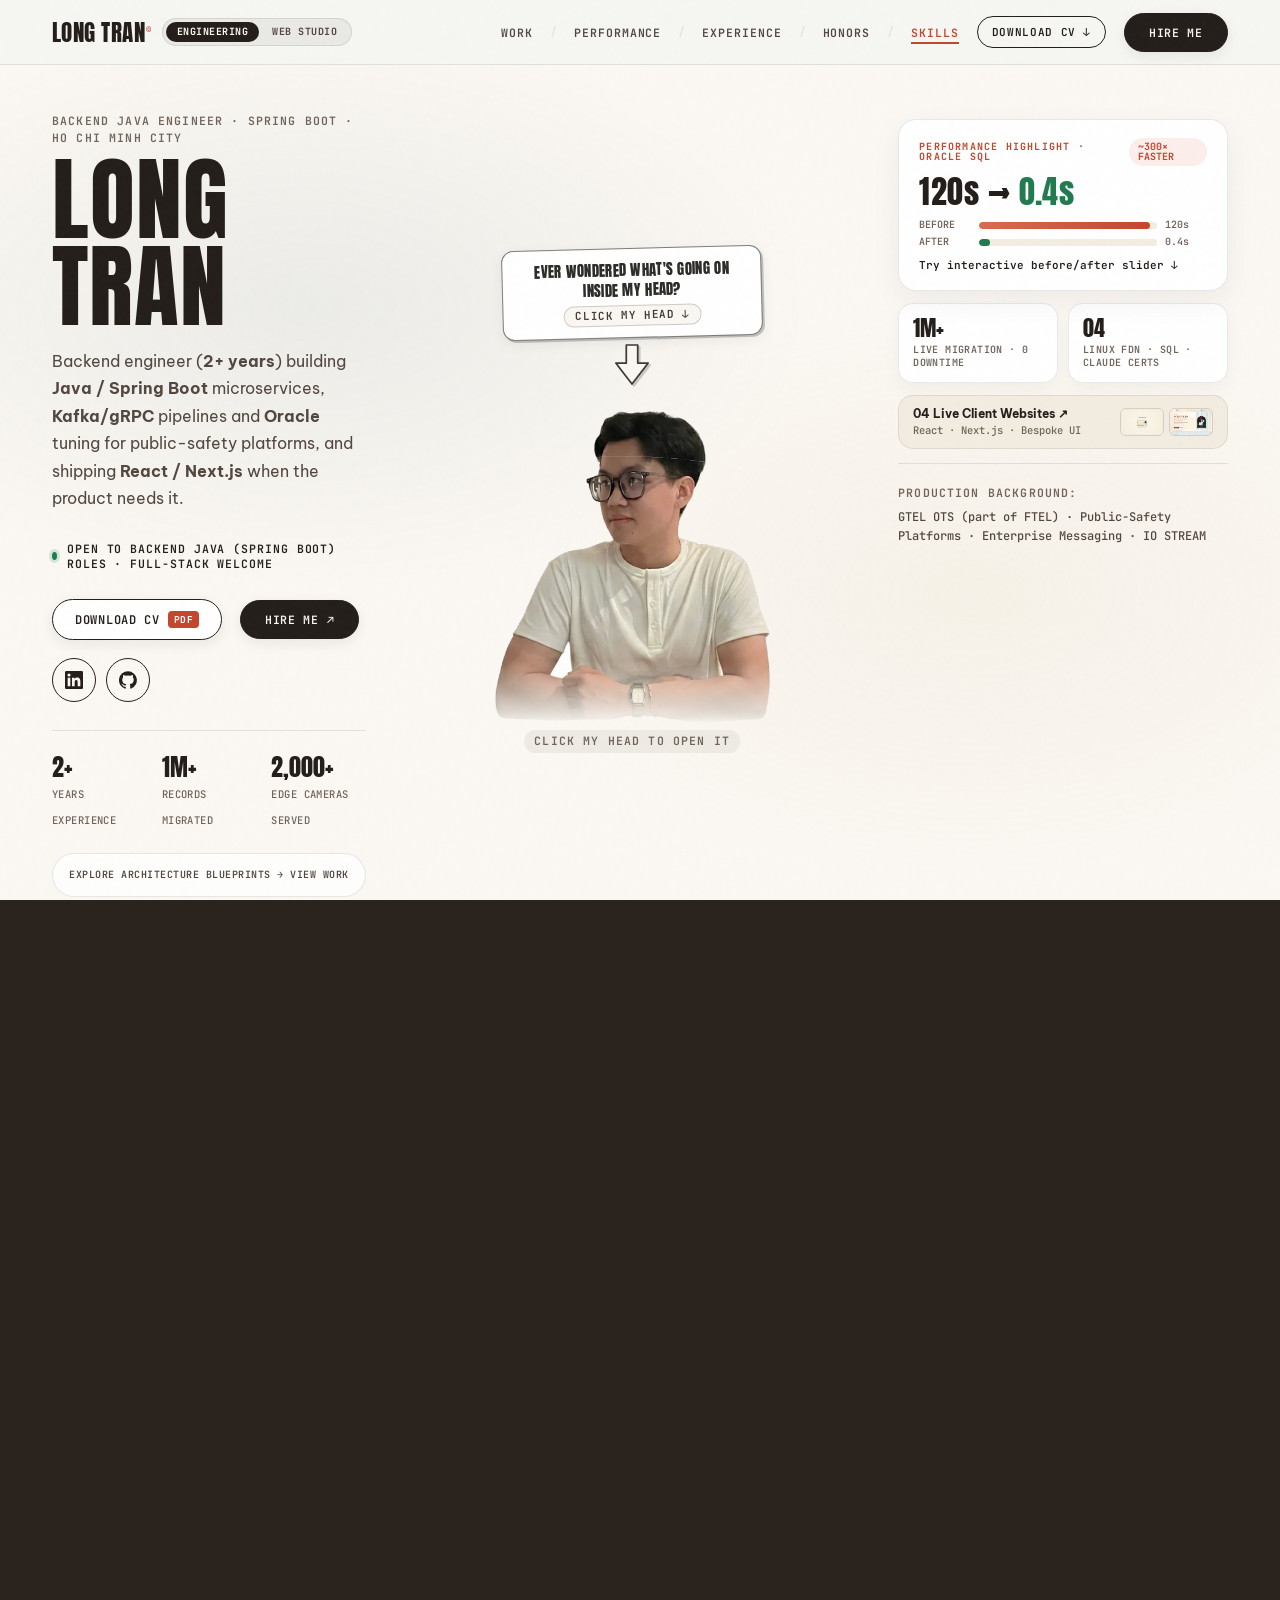
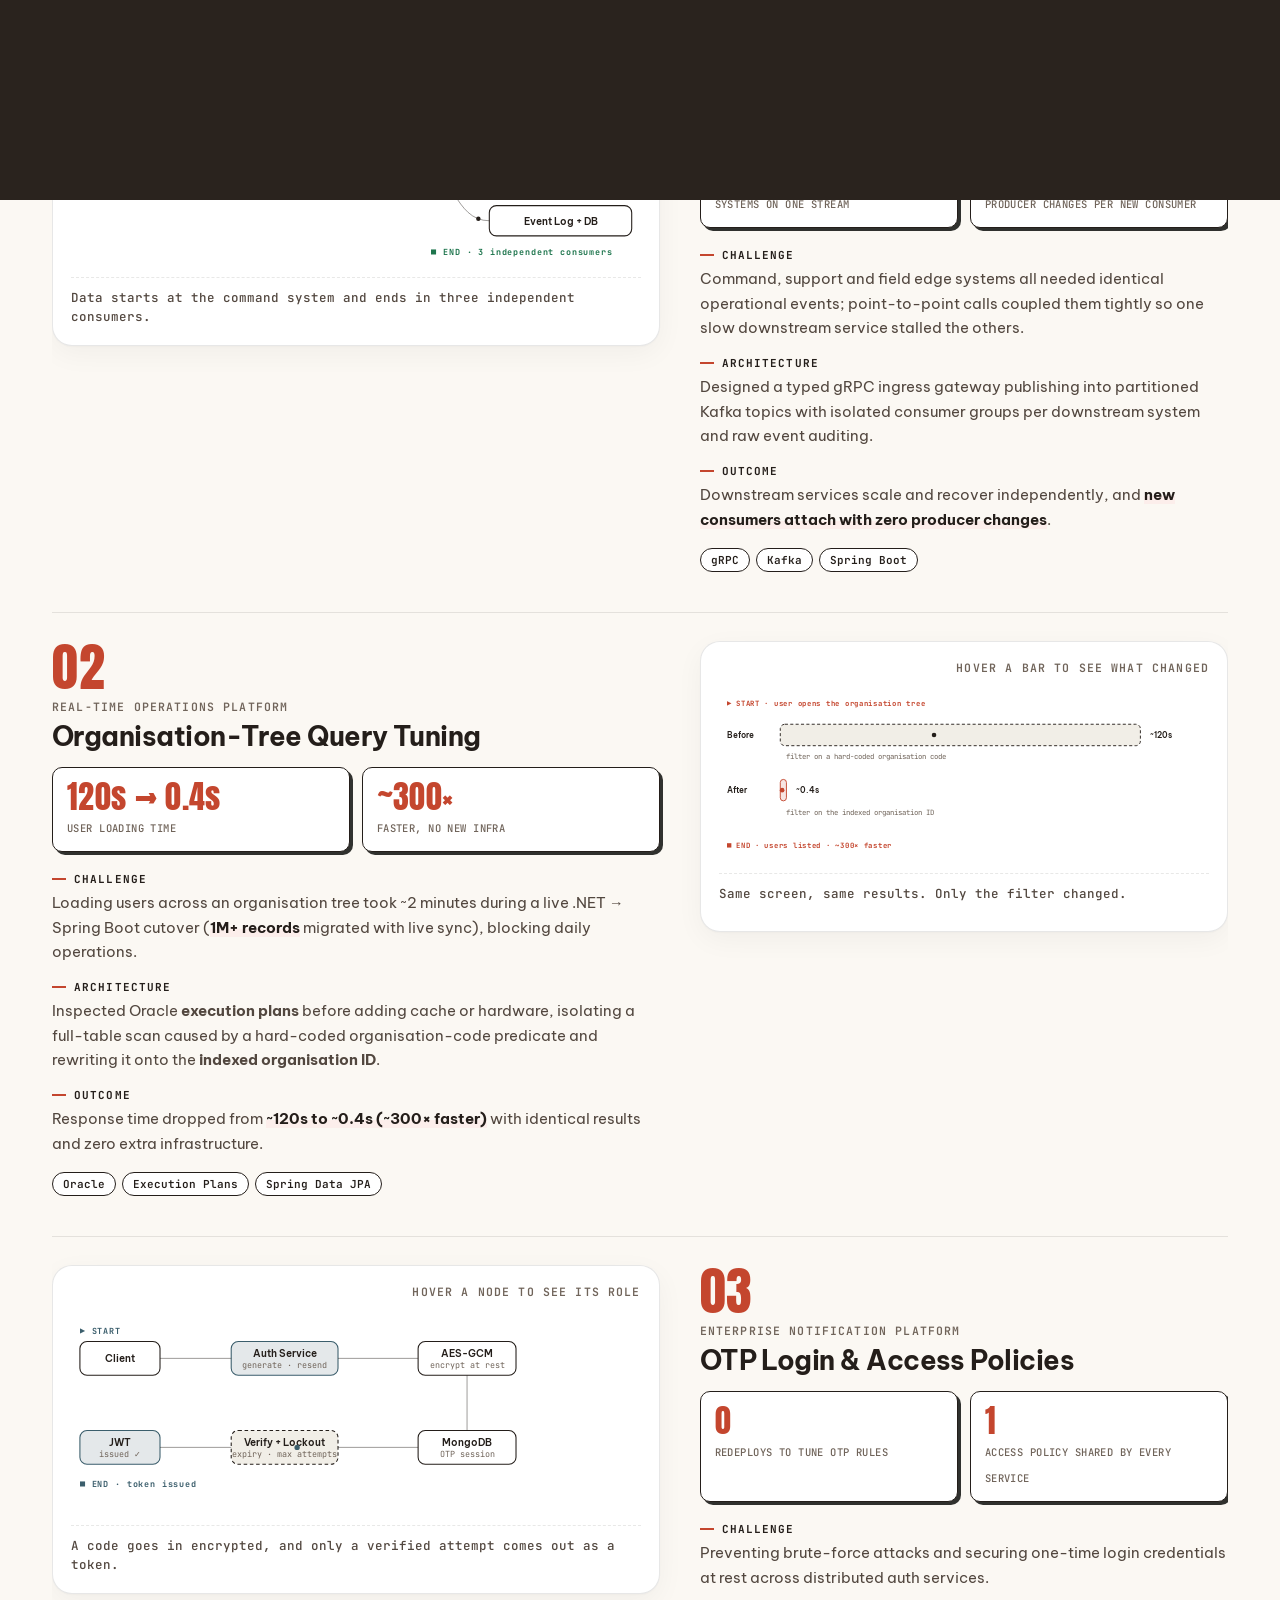
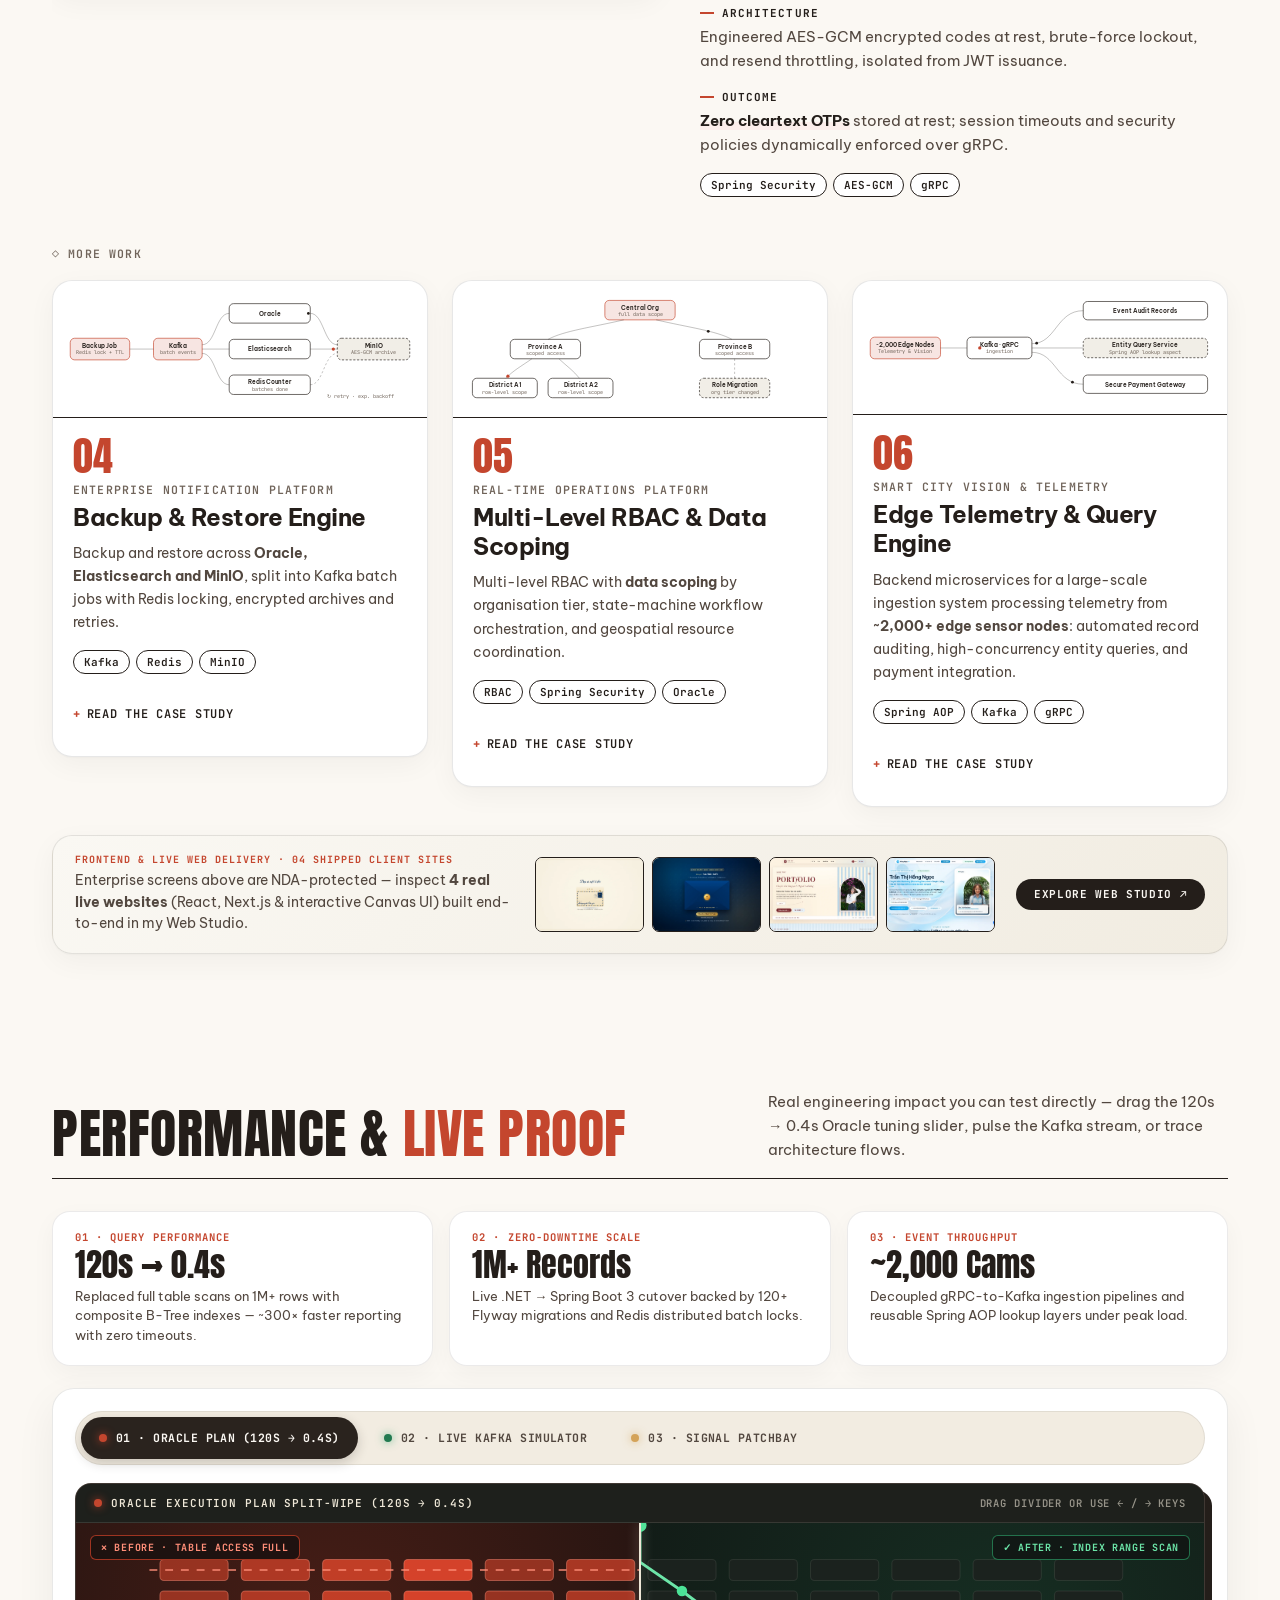
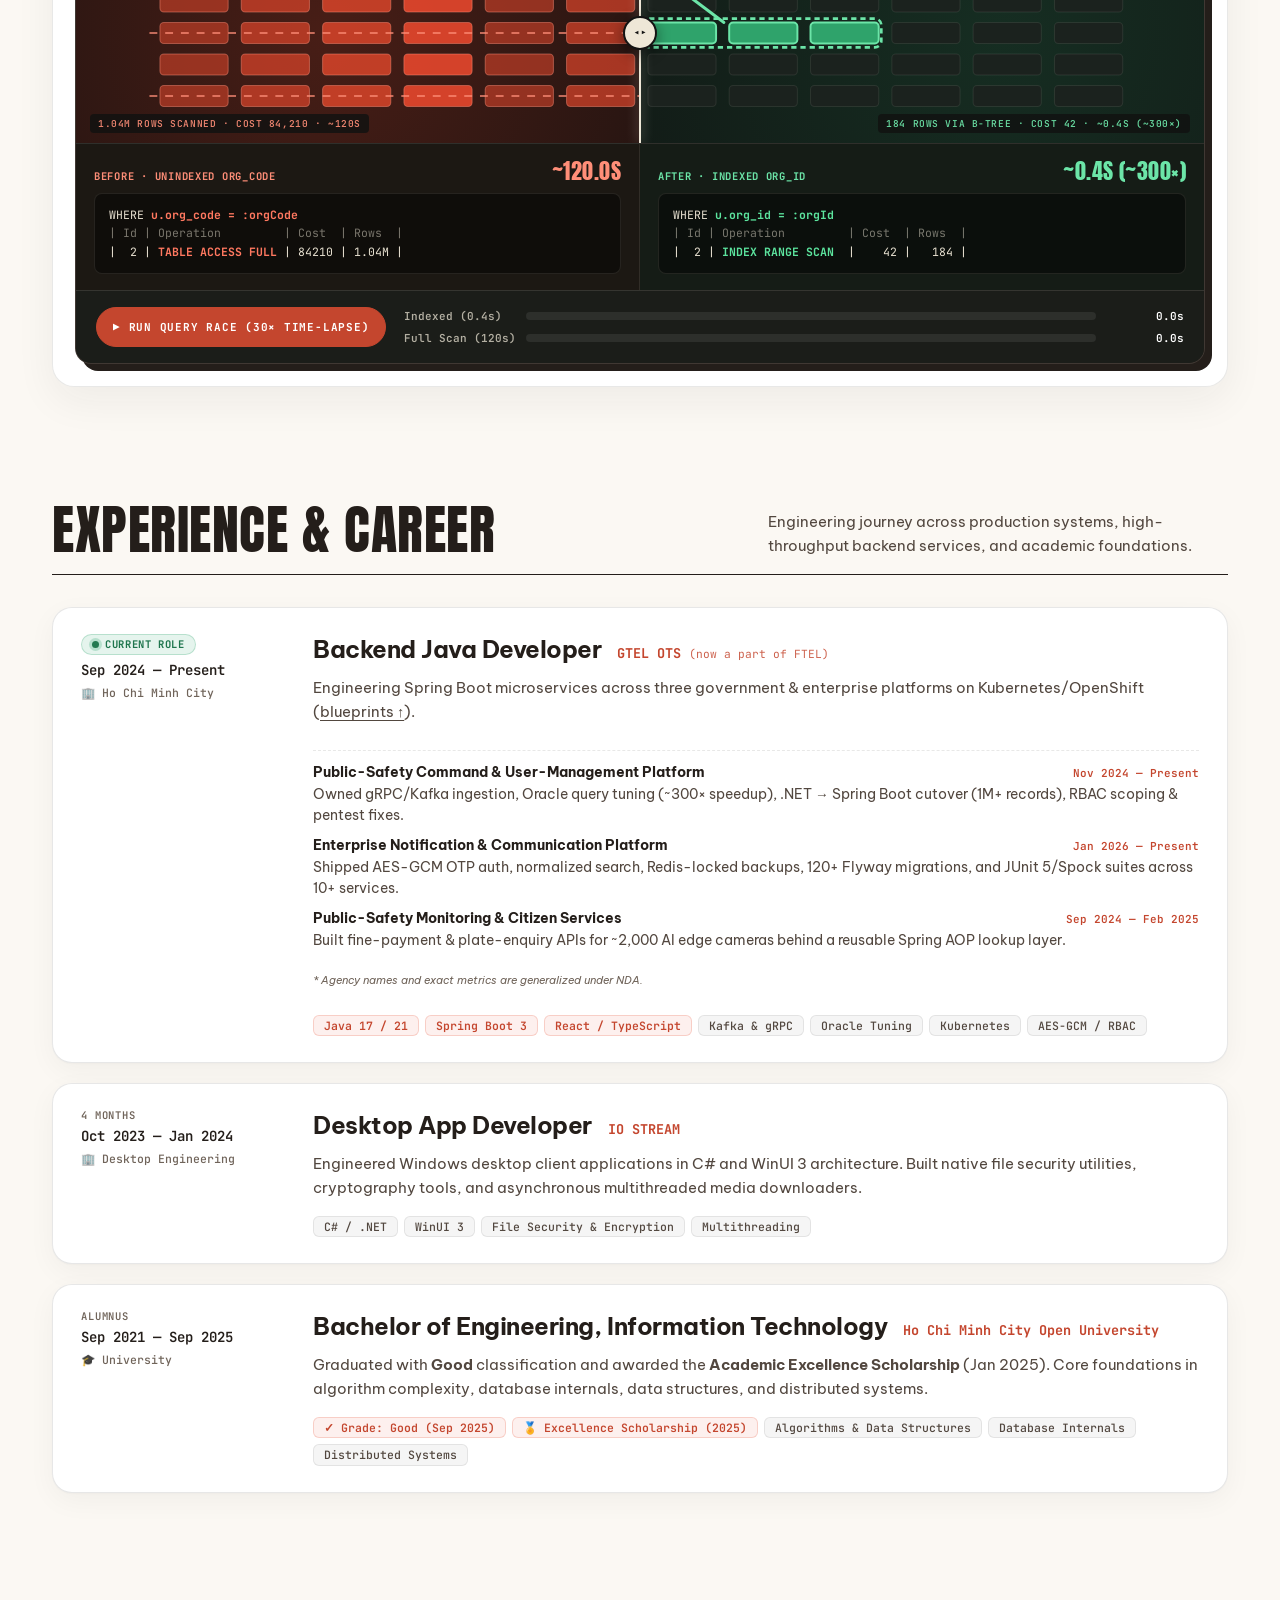
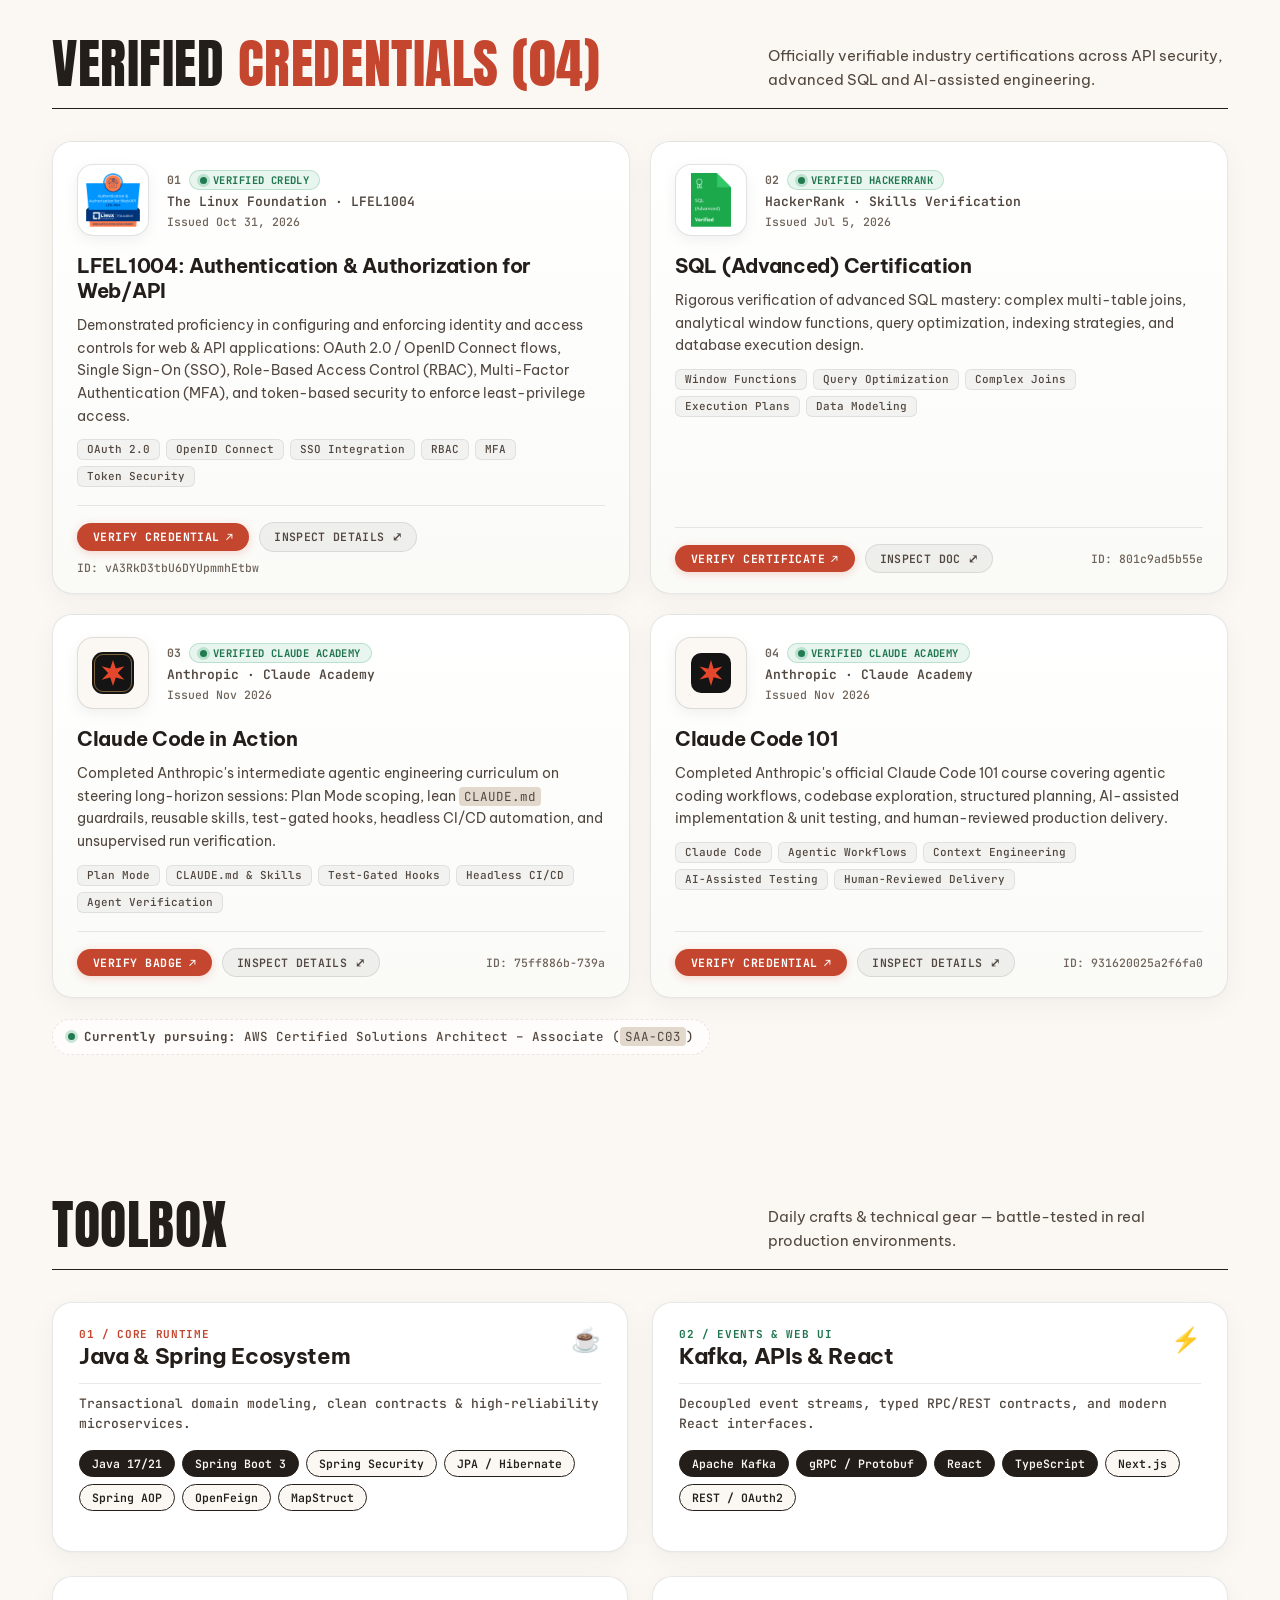
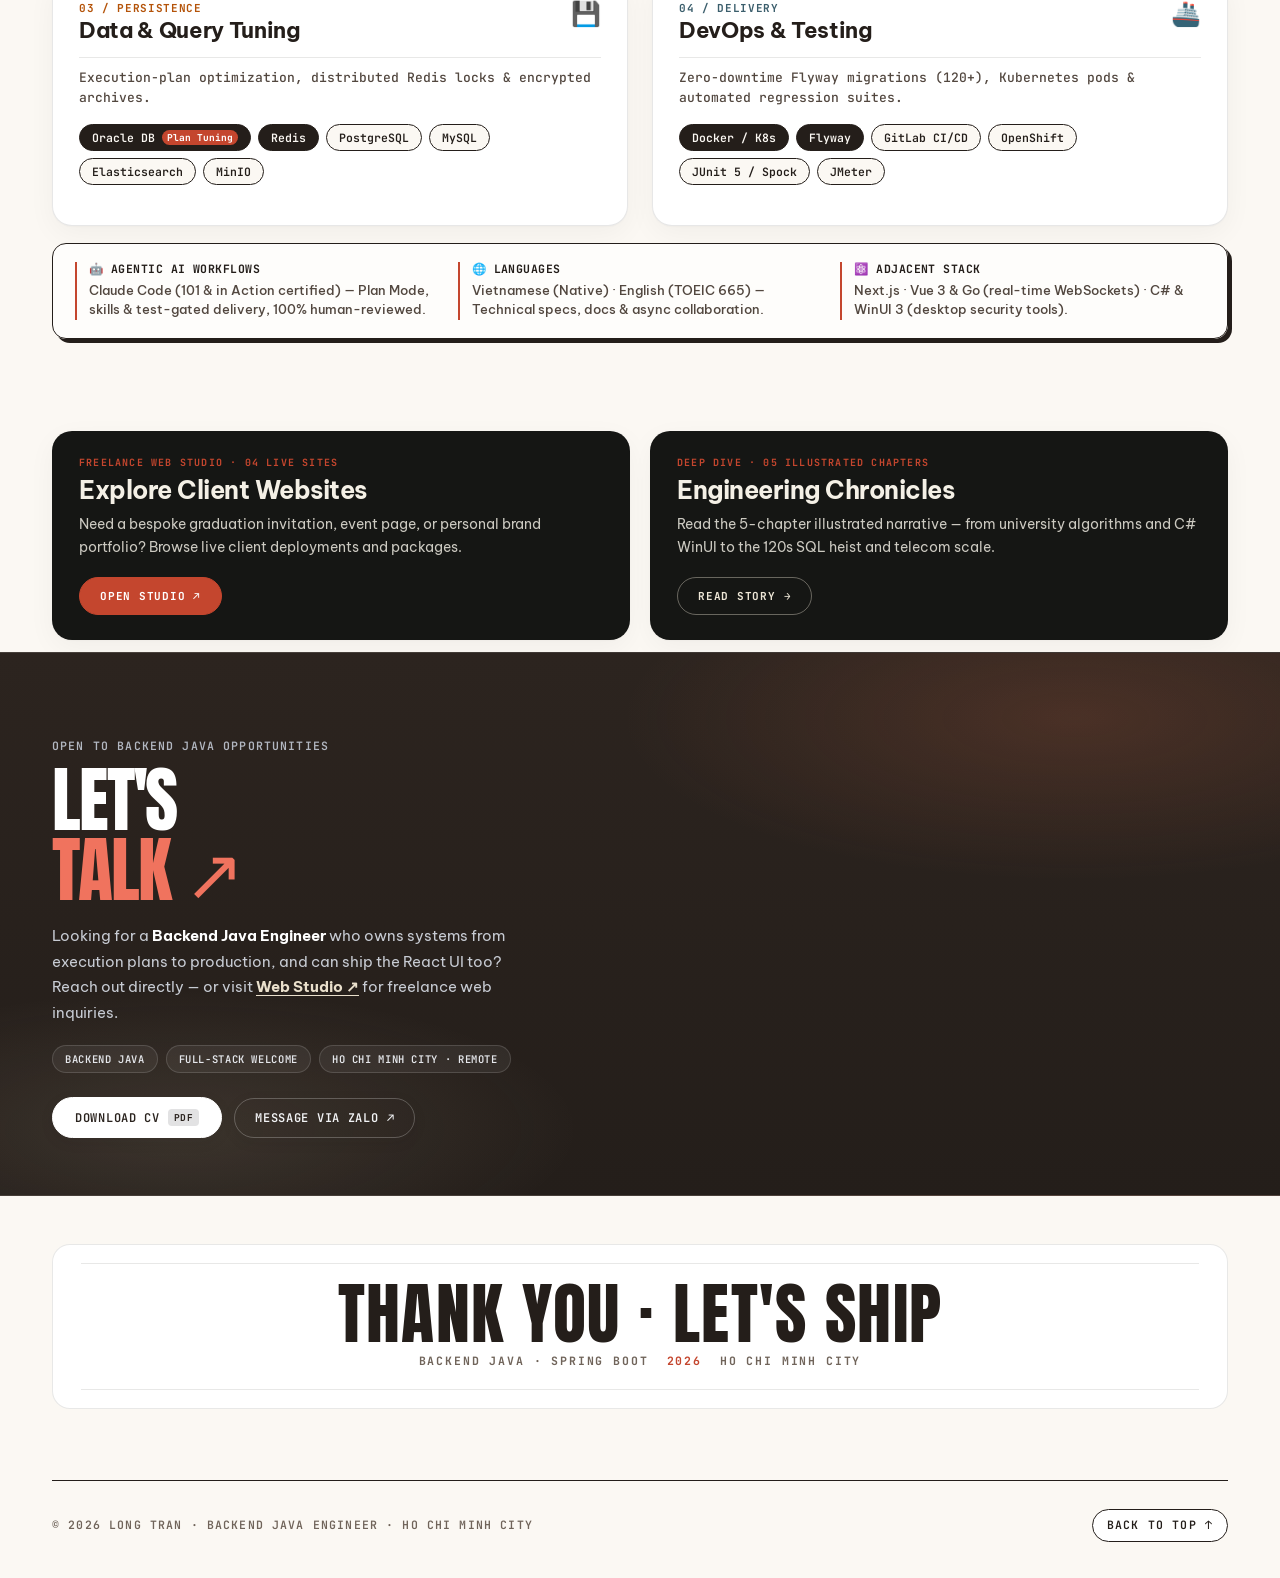
==== commit 4226ca89: "feat: sharpen backend Java positioning and first-screen proof - Show final hero numbers immediately " ====
--- a/index.html
+++ b/index.html
@@ -4,22 +4,22 @@
 <meta charset="UTF-8">
 <meta name="viewport" content="width=device-width, initial-scale=1.0">
 <link rel="icon" type="image/svg+xml" href="assets/favicon.svg">
-<meta name="description" content="Long Tran — Full-Stack Developer (Backend-focused: Java, Spring Boot & React). Microservices, Kafka, gRPC, Oracle performance tuning and React/TypeScript web applications for high-reliability platforms.">
-<meta property="og:title" content="Long Tran — Full-Stack Developer (Java · React)">
-<meta property="og:description" content="Backend-focused Full-Stack Engineer: Spring Boot microservices, Kafka, gRPC, Oracle performance tuning, and React/TypeScript interfaces. Java · Spring Boot · React · Kafka · gRPC.">
+<meta name="description" content="Long Tran — Backend Java Engineer (Spring Boot). Microservices, Kafka, gRPC and Oracle performance tuning for high-reliability platforms, plus React/TypeScript when the product needs it.">
+<meta property="og:title" content="Long Tran — Backend Java Engineer (Spring Boot · Kafka)">
+<meta property="og:description" content="Backend Java Engineer: Spring Boot microservices, Kafka, gRPC and Oracle performance tuning, plus React/TypeScript when needed.">
 <meta property="og:type" content="website">
 <meta property="og:url" content="https://longtmb2003.github.io/">
 <meta property="og:image" content="https://longtmb2003.github.io/assets/og-preview.png">
 <meta property="og:image:width" content="1200">
 <meta property="og:image:height" content="630">
-<meta property="og:image:alt" content="Long Tran — Full-Stack Developer (Java · React)">
+<meta property="og:image:alt" content="Long Tran — Backend Java Engineer (Spring Boot · Kafka)">
 <meta name="twitter:card" content="summary_large_image">
-<meta name="twitter:title" content="Long Tran — Full-Stack Developer (Java · React)">
-<meta name="twitter:description" content="Backend-focused Full-Stack Engineer: Spring Boot microservices, React/TypeScript, Kafka, gRPC and Oracle performance tuning.">
+<meta name="twitter:title" content="Long Tran — Backend Java Engineer (Spring Boot · Kafka)">
+<meta name="twitter:description" content="Backend Java Engineer: Spring Boot microservices, Kafka, gRPC and Oracle performance tuning, plus React/TypeScript when needed.">
 <meta name="twitter:image" content="https://longtmb2003.github.io/assets/og-preview.png">
 <link rel="canonical" href="https://longtmb2003.github.io/">
-<meta name="theme-color" content="#F4F2EC">
-<title>Long Tran — Full-Stack Developer (Java · React)</title>
+<meta name="theme-color" content="#FBF8F3">
+<title>Long Tran — Backend Java Engineer (Spring Boot · Kafka)</title>
 <link rel="preconnect" href="https://fonts.googleapis.com">
 <link rel="preconnect" href="https://fonts.gstatic.com" crossorigin>
 <link href="https://fonts.googleapis.com/css2?family=Anton&family=Be+Vietnam+Pro:wght@400;500;600;700;800&family=JetBrains+Mono:wght@400;500;600;700&family=Caveat:wght@600&display=swap" rel="stylesheet">
@@ -28,7 +28,7 @@
   "@context": "https://schema.org",
   "@type": "Person",
   "name": "Long Tran",
-  "jobTitle": "Full-Stack Developer (Java & React)",
+  "jobTitle": "Backend Java Engineer (Spring Boot)",
   "url": "https://longtmb2003.github.io/",
   "image": "https://longtmb2003.github.io/assets/long.png",
   "email": "mailto:tranminhbaolong.forwork@gmail.com",
@@ -46,76 +46,6 @@
 <body>
 <a class="access-skip" href="#work">Skip to selected work</a>
 
-<!-- RIGHT MARGIN ARCHITECTURAL TELEMETRY HUD -->
-<div class="arch-blueprint-layer" id="archBlueprintLayer" aria-hidden="true">
-  <aside class="arch-margin-right">
-    <!-- Top System Spec Watermark -->
-    <div class="arch-spec-block">
-      <div class="arch-spec-corner">+</div>
-      <div class="arch-spec-title">ARCH·SPEC</div>
-      <div class="arch-spec-row"><span>REV</span><strong>2026.4</strong></div>
-      <div class="arch-spec-row"><span>JVM</span><strong>21-LTS</strong></div>
-      <div class="arch-spec-row"><span>SYS</span><strong>DISTRIB</strong></div>
-    </div>
-
-    <!-- Live Telemetry Capsule -->
-    <div class="arch-telemetry-hud">
-      <div class="arch-hud-header">
-        <div class="arch-hud-pulse-box">
-          <span class="arch-hud-pulse"></span>
-          <span class="arch-hud-title">TELEMETRY</span>
-        </div>
-        <div class="hud-live-bars">
-          <div class="hud-live-bar"></div>
-          <div class="hud-live-bar"></div>
-          <div class="hud-live-bar"></div>
-          <div class="hud-live-bar"></div>
-        </div>
-      </div>
-      <div class="arch-hud-body">
-        <div class="arch-hud-metric">
-          <span class="arch-hud-label">ELEV</span>
-          <span class="arch-hud-val" id="archElevVal">00%</span>
-        </div>
-        <div class="arch-hud-metric">
-          <span class="arch-hud-label">ZONE</span>
-          <span class="arch-hud-val" id="archZoneVal">ABOUT</span>
-        </div>
-        <div class="arch-hud-metric">
-          <span class="arch-hud-label">TPS</span>
-          <span class="arch-hud-val">14.8k</span>
-        </div>
-        <div class="arch-hud-metric">
-          <span class="arch-hud-label">HEAP</span>
-          <span class="arch-hud-val">42MB</span>
-        </div>
-        <div class="arch-hud-metric">
-          <span class="arch-hud-label">PING</span>
-          <span class="arch-hud-val">~8ms</span>
-        </div>
-      </div>
-      <div class="arch-hud-footer">
-        <span>STATUS: NOMINAL</span>
-      </div>
-      <div class="arch-hud-quicknav" aria-label="Quick section jump">
-        <a href="#work">Work</a>
-        <a href="#lab">Lab</a>
-        <a href="studio.html">Studio</a>
-        <a href="story.html">Story</a>
-      </div>
-    </div>
-
-    <!-- Bottom Coordinate Crosshair -->
-    <div class="arch-coord-block">
-      <div class="arch-coord-row">
-        <span>LOC</span>
-        <strong id="archScrollY">Y:0000</strong>
-      </div>
-      <div class="arch-coord-corner">+</div>
-    </div>
-  </aside>
-</div>
-
 <header class="topbar">
   <div class="top-progress-bar" id="topProgressBar"></div>
   <div class="wrap">
@@ -130,7 +60,7 @@
     <nav class="nav" aria-label="Primary navigation">
       <a href="#work">Work</a>
       <span class="nav-dot" aria-hidden="true">/</span>
-      <a href="#lab">Lab</a>
+      <a href="#lab">Performance</a>
       <span class="nav-dot" aria-hidden="true">/</span>
       <a href="#experience">Experience</a>
       <span class="nav-dot" aria-hidden="true">/</span>
@@ -139,16 +69,7 @@
       <a href="#skills">Skills</a>
     </nav>
 
-    <button class="sfx-toggle" id="sfxToggleBtn" type="button" aria-pressed="false" title="Toggle subtle UI sound effects">
-      <span class="sfx-dot" aria-hidden="true"></span>
-      <span class="sfx-label">SFX</span>
-      <strong id="sfxStateText">OFF</strong>
-    </button>
-
-    <div class="status-badge" title="Live Saigon Time (GMT+7)">
-      <span class="live-dot"></span>
-      <span>Saigon <strong id="saigonClock">14:30:00</strong></span>
-    </div>
+
 
     <a class="btn-cv-top" href="assets/CV_LongTran_BackendJavaDeveloper.pdf" target="_blank" rel="noopener noreferrer" download="CV_LongTran_BackendJavaDeveloper.pdf" title="Download CV (PDF)">Download CV ↓</a>
     <details class="mobile-index">
@@ -175,30 +96,33 @@
 
 <!-- HERO SECTION: INSIDE MY HEAD & EDITORIAL MANIFESTO -->
 <section id="about" class="hero">
-  <!-- Giant Watermark Years & Theme -->
-  <div class="big-year l" aria-hidden="true">20</div>
-  <div class="big-year r" aria-hidden="true">03</div>
-  <div class="big-year c" aria-hidden="true">AND</div>
-
   <div class="hero-grid">
     <!-- LEFT: INTRO / POLAROID SCRAP CARD -->
     <div class="hero-left" id="heroLeft">
       <div class="intro-card" id="introCard">
-        <p class="label">Full-Stack Engineer (Java · React) · Tan Phu District, Ho Chi Minh City</p>
+        <p class="label">Backend Java Engineer · Spring Boot · Ho Chi Minh City</p>
         <h1 class="display">Long<br>Tran</h1>
-        <p class="hero-desc">Backend-focused Full-Stack Engineer (<strong>2+ years</strong>) building high-throughput <strong>Java / Spring Boot microservices</strong>, <strong>Kafka/gRPC pipelines</strong>, and modern <strong>React / Next.js</strong> web apps. Verified in <strong>API security (LFEL1004)</strong>, <strong>SQL Advanced</strong> &amp; <strong>Claude Code in Action</strong>.</p>
-        <div class="avail">Open to Full-Stack (Java · React) &amp; Backend Java roles</div>
+        <p class="hero-desc">Backend engineer (<strong>2+ years</strong>) building <strong>Java / Spring Boot</strong> microservices, <strong>Kafka/gRPC</strong> pipelines and <strong>Oracle</strong> tuning for public-safety platforms, and shipping <strong>React / Next.js</strong> when the product needs it.</p>
+        <div class="avail">Open to Backend Java (Spring Boot) roles · Full-stack welcome</div>
         <div class="hero-actions">
           <a class="cv-cta" href="assets/CV_LongTran_BackendJavaDeveloper.pdf" target="_blank" rel="noopener noreferrer" download="CV_LongTran_BackendJavaDeveloper.pdf">
             <span>Download CV</span>
             <span class="cv-badge">PDF</span>
           </a>
           <a class="hire" href="#contact">Hire Me ↗</a>
+          <div class="hero-social">
+            <a href="https://www.linkedin.com/in/long-tmb/" target="_blank" rel="noopener noreferrer" aria-label="LinkedIn profile" title="LinkedIn">
+              <svg viewBox="0 0 24 24" width="18" height="18" aria-hidden="true"><path fill="currentColor" d="M20.45 20.45h-3.56v-5.57c0-1.33-.02-3.04-1.85-3.04-1.86 0-2.14 1.45-2.14 2.94v5.67H9.35V9h3.41v1.56h.05c.48-.9 1.64-1.85 3.37-1.85 3.6 0 4.27 2.37 4.27 5.46v6.28ZM5.34 7.43a2.06 2.06 0 1 1 0-4.13 2.06 2.06 0 0 1 0 4.13ZM7.12 20.45H3.56V9h3.56v11.45ZM22.22 0H1.77C.79 0 0 .77 0 1.73v20.54C0 23.23.79 24 1.77 24h20.45c.98 0 1.78-.77 1.78-1.73V1.73C24 .77 23.2 0 22.22 0Z"/></svg>
+            </a>
+            <a href="https://github.com/longtmb2003" target="_blank" rel="noopener noreferrer" aria-label="GitHub profile" title="GitHub">
+              <svg viewBox="0 0 24 24" width="18" height="18" aria-hidden="true"><path fill="currentColor" d="M12 .3a12 12 0 0 0-3.8 23.38c.6.12.83-.26.83-.57v-2.1c-3.34.73-4.04-1.6-4.04-1.6-.55-1.4-1.34-1.77-1.34-1.77-1.08-.74.09-.73.09-.73 1.2.09 1.83 1.24 1.83 1.24 1.07 1.83 2.8 1.3 3.49 1 .1-.78.42-1.31.76-1.6-2.67-.31-5.47-1.34-5.47-5.93 0-1.31.47-2.38 1.24-3.22-.14-.3-.54-1.52.1-3.18 0 0 1-.32 3.3 1.23a11.5 11.5 0 0 1 6 0c2.28-1.55 3.29-1.23 3.29-1.23.64 1.66.24 2.88.12 3.18a4.65 4.65 0 0 1 1.23 3.22c0 4.61-2.8 5.62-5.48 5.92.42.36.81 1.1.81 2.22v3.29c0 .32.22.7.83.58A12 12 0 0 0 12 .3Z"/></svg>
+            </a>
+          </div>
         </div>
         <div class="hero-stats-row">
           <div class="h-stat"><b>2+</b><span>Years experience</span></div>
           <div class="h-stat"><b>1M+</b><span>Records migrated</span></div>
-          <div class="h-stat"><b>~300×</b><span>Query speedup</span></div>
+          <div class="h-stat"><b>2,000+</b><span>Edge cameras served</span></div>
         </div>
         <a class="skip-interaction intro-skip" href="#work">Explore architecture blueprints → View work</a>
       </div>
@@ -240,22 +164,17 @@
           </div>
         </div>
 
-        <!-- 10 Floating Memory Items (Perfect Unobstructed Symmetrical Arch) -->
         <button class="item" data-idx="0" data-id="java" style="--i:0;--dx:-220;--dy:-210;--r:-6deg"><b aria-hidden="true">☕</b><span>Java</span></button>
         <button class="item" data-idx="1" data-id="kafka" style="--i:1;--dx:-145;--dy:-285;--r:-4deg"><b aria-hidden="true">📨</b><span>Kafka</span></button>
-        <button class="item" data-idx="5" data-id="gaming" style="--i:5;--dx:-50;--dy:-330;--r:-2deg"><b aria-hidden="true">🎮</b><span>Gaming</span></button>
-        <button class="item" data-idx="2" data-id="oracle" style="--i:2;--dx:50;--dy:-330;--r:2deg"><b aria-hidden="true">⚡</b><span>Oracle</span></button>
-        <button class="item" data-idx="3" data-id="security" style="--i:3;--dx:145;--dy:-285;--r:4deg"><b aria-hidden="true">🔐</b><span>Security</span></button>
-        <button class="item" data-idx="4" data-id="aws" style="--i:4;--dx:220;--dy:-210;--r:6deg"><b aria-hidden="true">☁️</b><span>AWS</span></button>
-        <button class="item" data-idx="6" data-id="sql" style="--i:6;--dx:-245;--dy:-110;--r:-9deg"><b aria-hidden="true">🏅</b><span>SQL</span></button>
-        <button class="item" data-idx="7" data-id="scholarship" style="--i:7;--dx:-230;--dy:-10;--r:-12deg"><b aria-hidden="true">🎓</b><span>Scholarship</span></button>
-        <button class="item" data-idx="8" data-id="marketing" style="--i:8;--dx:245;--dy:-110;--r:9deg"><b aria-hidden="true">📈</b><span>Marketing</span></button>
-        <button class="item" data-idx="9" data-id="csharp" style="--i:9;--dx:230;--dy:-10;--r:12deg"><b aria-hidden="true">🪟</b><span>C# WinUI</span></button>
+        <button class="item" data-idx="5" data-id="sql" style="--i:2;--dx:-50;--dy:-330;--r:-2deg"><b aria-hidden="true">🏅</b><span>SQL</span></button>
+        <button class="item" data-idx="2" data-id="oracle" style="--i:3;--dx:50;--dy:-330;--r:2deg"><b aria-hidden="true">⚡</b><span>Oracle</span></button>
+        <button class="item" data-idx="3" data-id="security" style="--i:4;--dx:145;--dy:-285;--r:4deg"><b aria-hidden="true">🔐</b><span>Security</span></button>
+        <button class="item" data-idx="4" data-id="aws" style="--i:5;--dx:220;--dy:-210;--r:6deg"><b aria-hidden="true">☁️</b><span>AWS</span></button>
 
         <!-- The Head Assembly -->
         <button class="head-box" id="headBtn" type="button" aria-expanded="false" aria-controls="stage" aria-label="Open my head to explore my memories">
           <!-- Upper lid part -->
-          <img class="head-lid" src="assets/head_lid.png" alt="Long Tran - head top" width="452" height="512">
+          <img class="head-lid" src="assets/head_lid.webp" alt="Long Tran - head top" width="452" height="512">
           
           <!-- Inner skull glow & neural particles -->
           <div class="head-interior" aria-hidden="true">
@@ -266,76 +185,141 @@
           </div>
           
           <!-- Lower face & shoulders part -->
-          <img class="head-base" src="assets/head_base.png" alt="Long Tran - head base" width="452" height="512">
+          <img class="head-base" src="assets/head_base.webp" alt="Long Tran - head base" width="452" height="512">
         </button>
 
         <div class="head-hint label" id="headHint" aria-live="polite">Click my head to open it</div>
       </div>
     </div>
 
-    <!-- RIGHT: MANIFESTO & PHILOSOPHY -->
+    <!-- RIGHT: PROOF PANEL -->
     <div class="hero-right">
-      <div class="manifesto-wrap">
-        <div class="manifesto-kicker label">
-          <span class="live-dot" style="background:var(--accent);width:6px;height:6px;"></span>
-          <span>Core Craft &amp; Identity</span>
-        </div>
-
-        <ul class="manifesto-list">
-          <li class="manifesto-item">
-            <span class="manifesto-title">SPRING BOOT &amp; KAFKA TAMER</span>
-          </li>
-          <li class="manifesto-item">
-            <span class="manifesto-title">DATABASE PERFORMANCE &amp; INDEXING</span>
-            <span class="manifesto-badge fire">PLAN TUNING ⚡</span>
-          </li>
-          <li class="manifesto-item">
-            <span class="manifesto-title">CLAUDE CODE &amp; SQL CERTIFIED</span>
-            <span class="manifesto-badge cert">ANTHROPIC · HACKERRANK 🏅</span>
-          </li>
-          <li class="manifesto-item">
-            <span class="manifesto-title">LIVE WEB &amp; REACT STUDIO</span>
-            <a href="studio.html" class="manifesto-badge learn">4+ SHIPPED SITES ↗</a>
-          </li>
-        </ul>
-      </div>
-
-      <p class="mission-text">
-        I care about backend systems that stay understandable under pressure: explicit contracts, observable failures, and database work measured from execution plans instead of guesswork.
-      </p>
-
-      <div class="trusted-block">
-        <span class="label">Experience shaped by:</span>
-        <p class="trusted-names">GTEL OTS (now part of FTEL) · Public-Safety Operations · Enterprise Notification Platforms · IO STREAM</p>
-      </div>
+      <div class="hero-proof-panel">
+        <a class="hero-perf-card" href="#lab">
+          <div class="hero-perf-top">
+            <span class="hero-perf-kicker">Performance Highlight · Oracle SQL</span>
+            <span class="hero-perf-badge">~300× FASTER</span>
+          </div>
+          <div class="hero-perf-headline">120s → <span>0.4s</span></div>
+          <div class="hero-perf-bars" aria-hidden="true">
+            <div class="hp-bar-row"><span>BEFORE</span><div class="hp-bar-track"><div class="hp-bar-fill before"></div></div><span>120s</span></div>
+            <div class="hp-bar-row"><span>AFTER</span><div class="hp-bar-track"><div class="hp-bar-fill after"></div></div><span>0.4s</span></div>
+          </div>
+          <span class="hero-perf-link">Try interactive before/after slider ↓</span>
+        </a>
+
+        <div class="hero-proof-grid">
+          <a class="hero-mini-tile" href="#experience">
+            <b>1M+</b>
+            <span>Live Migration · 0 Downtime</span>
+          </a>
+          <a class="hero-mini-tile" href="#achievements">
+            <b>04</b>
+            <span>Linux Fdn · SQL · Claude Certs</span>
+          </a>
+        </div>
+
+        <a class="hero-studio-strip" href="studio.html">
+          <div class="hero-studio-strip-copy">
+            <strong>04 Live Client Websites ↗</strong>
+            <span>React · Next.js · Bespoke UI</span>
+          </div>
+          <div class="hero-studio-thumbs" aria-hidden="true">
+            <img src="assets/projects/vodinhlong.webp" alt="" width="44" height="28">
+            <img src="assets/projects/tranhuynhanhthu.webp" alt="" width="44" height="28">
+          </div>
+        </a>
+      </div>
+
+      <div class="trusted-block" style="margin-top:14px;">
+        <span class="label">Production background:</span>
+        <p class="trusted-names">GTEL OTS (part of FTEL) · Public-Safety Platforms · Enterprise Messaging · IO STREAM</p>
+      </div>
+    </div>
+  </div>
+</section>
+
+<!-- AT-A-GLANCE DOSSIER -->
+<section class="dossier-card rv" aria-label="At-a-glance engineering dossier">
+  <div class="dossier-head">
+    <span class="dossier-kicker">Profile Snapshot · 05-Second Scan</span>
+    <span class="dossier-summary">Java / Spring Boot Backend · React when needed · Ho Chi Minh City</span>
+  </div>
+  <div class="dossier-grid">
+    <div class="dossier-col">
+      <span class="dossier-col-title">Experience</span>
+      <ul class="dossier-list">
+        <li><span>GTEL OTS (FTEL)</span><small>2024–Now</small></li>
+        <li><span>IO STREAM (C#)</span><small>2023–24</small></li>
+        <li><span>Bespoke Web Studio</span><small>4+ Live</small></li>
+        <li><span>HCMC Open Univ.</span><small>Good · 2025</small></li>
+      </ul>
+    </div>
+    <div class="dossier-col">
+      <span class="dossier-col-title">Core Craft</span>
+      <ul class="dossier-list">
+        <li><span>Microservices &amp; Auth</span><small>AES / RBAC</small></li>
+        <li><span>Kafka &amp; gRPC Streams</span><small>High TPS</small></li>
+        <li><span>Oracle Plan Tuning</span><small>Exec Plans</small></li>
+        <li><span>React &amp; Next.js UI</span><small>Full-Stack</small></li>
+      </ul>
+    </div>
+    <div class="dossier-col">
+      <span class="dossier-col-title">Primary Stack</span>
+      <ul class="dossier-list">
+        <li><span>Java 17/21 · Spring 3</span><small>Core</small></li>
+        <li><span>React · TypeScript</span><small>Frontend</small></li>
+        <li><span>Oracle · Redis · SQL</span><small>Data</small></li>
+        <li><span>Docker · K8s · Flyway</span><small>DevOps</small></li>
+      </ul>
+    </div>
+    <div class="dossier-col">
+      <span class="dossier-col-title">Verified Certs</span>
+      <ul class="dossier-list">
+        <li><span>API Security LFEL1004</span><small>Linux Fdn</small></li>
+        <li><span>SQL (Advanced)</span><small>HackerRank</small></li>
+        <li><span>Claude Code in Action</span><small>Anthropic</small></li>
+        <li><span>Claude Code 101</span><small>Anthropic</small></li>
+      </ul>
     </div>
   </div>
 </section>
 </div>
 
-<div class="ticker" aria-hidden="true">
-  <div class="ticker-track">
-    <span>Java</span><span>/</span><span>Spring Boot</span><span>/</span><span>React</span><span>/</span><span>TypeScript</span><span>/</span><span>Kafka</span><span>/</span><span>gRPC</span><span>/</span><span>Oracle</span><span>/</span><span>Redis</span><span>/</span><span>MongoDB</span><span>/</span><span>Kubernetes</span><span>/</span><span>Elasticsearch</span><span>/</span><span>AWS</span><span>/</span>
-    <span>Java</span><span>/</span><span>Spring Boot</span><span>/</span><span>React</span><span>/</span><span>TypeScript</span><span>/</span><span>Kafka</span><span>/</span><span>gRPC</span><span>/</span><span>Oracle</span><span>/</span><span>Redis</span><span>/</span><span>MongoDB</span><span>/</span><span>Kubernetes</span><span>/</span><span>Elasticsearch</span><span>/</span><span>AWS</span><span>/</span>
+<!-- CRISS-CROSS DUAL-ANGLE KINETIC RIBBON -->
+<div class="cross-ribbon-wrap" aria-hidden="true">
+  <div class="cross-ribbon back">
+    <div class="cross-track">
+      <span>Spring Boot 3</span><span class="cross-sep">/</span><span>Apache Kafka</span><span class="cross-sep">/</span><span>gRPC &amp; Protobuf</span><span class="cross-sep">/</span><span>Oracle Plan Tuning</span><span class="cross-sep">/</span><span>Redis Locks</span><span class="cross-sep">/</span><span>Kubernetes</span><span class="cross-sep">/</span><span>Flyway 120+</span><span class="cross-sep">/</span>
+      <span>Spring Boot 3</span><span class="cross-sep">/</span><span>Apache Kafka</span><span class="cross-sep">/</span><span>gRPC &amp; Protobuf</span><span class="cross-sep">/</span><span>Oracle Plan Tuning</span><span class="cross-sep">/</span><span>Redis Locks</span><span class="cross-sep">/</span><span>Kubernetes</span><span class="cross-sep">/</span><span>Flyway 120+</span><span class="cross-sep">/</span>
+    </div>
+  </div>
+  <div class="cross-ribbon front">
+    <div class="cross-track">
+      <span>Java 21</span><span class="cross-sep">/</span><span>React &amp; TypeScript</span><span class="cross-sep">/</span><span>Next.js</span><span class="cross-sep">/</span><span>API Security (AES-GCM · RBAC)</span><span class="cross-sep">/</span><span>2,000+ Edge Cameras</span><span class="cross-sep">/</span><span>Bespoke Web Studio</span><span class="cross-sep">/</span>
+      <span>Java 21</span><span class="cross-sep">/</span><span>React &amp; TypeScript</span><span class="cross-sep">/</span><span>Next.js</span><span class="cross-sep">/</span><span>API Security (AES-GCM · RBAC)</span><span class="cross-sep">/</span><span>2,000+ Edge Cameras</span><span class="cross-sep">/</span><span>Bespoke Web Studio</span><span class="cross-sep">/</span>
+    </div>
   </div>
 </div>
 
 <div class="wrap">
 <section id="work">
-  <div class="sec-head rv">
-    <h2 class="display">Enterprise Systems <span class="accent">(06)</span></h2>
-    <p>Production backend &amp; distributed systems rendered as interactive blueprints (client screens are NDA-protected).</p>
-  </div>
-  <div class="does">
-    <div class="rv"><span class="label">01 · Core Craft</span><h3>Auth &amp; API Security</h3><p>AES-GCM encrypted OTP login, brute-force lockout, JWT/OIDC, and multi-level RBAC policies enforced over gRPC.</p></div>
-    <div class="rv"><span class="label">02 · Core Craft</span><h3>Event Pipelines &amp; Tuning</h3><p>Decoupled gRPC-to-Kafka streams, Redis-locked batch jobs, and ~300× Oracle execution-plan optimization.</p></div>
-    <div class="rv"><span class="label">03 · Core Craft</span><h3>Full-Stack &amp; Client Web</h3><p>React/TypeScript &amp; Next.js interfaces, end-to-end API integration, plus bespoke client portfolios and event sites.</p></div>
-  </div>
-
-  <p class="label work-group rv">◆ Featured case studies</p>
+  <div class="sec-head work-sec-head rv">
+    <div>
+      <h2 class="display">Enterprise Systems <span class="accent">(06)</span></h2>
+      <p>Production backend architectures rendered as interactive blueprints (client UIs are NDA-protected).</p>
+    </div>
+    <div class="work-filter-pills" role="group" aria-label="Filter enterprise systems">
+      <button type="button" class="work-filter-pill active" data-work-filter="all" aria-pressed="true">All <sup>06</sup></button>
+      <button type="button" class="work-filter-pill" data-work-filter="featured" aria-pressed="false">Featured Blueprints <sup>03</sup></button>
+      <button type="button" class="work-filter-pill" data-work-filter="more" aria-pressed="false">More Systems <sup>03</sup></button>
+    </div>
+  </div>
+
+  <p class="label work-group rv" data-work-group="featured">◆ Featured case studies</p>
 
   <!-- FEATURED 01 -->
-  <article class="case-study rv">
+  <article class="case-study rv" data-work-group="featured">
     <div class="box proj-media" style="--dg:var(--c-green)">
       <div class="dgm-bar"><span class="label">Hover a node to see its role</span></div>
       <svg class="dgm" viewBox="0 0 640 225" xmlns="http://www.w3.org/2000/svg">
@@ -400,7 +384,7 @@
   </article>
 
   <!-- FEATURED 02 -->
-  <article class="case-study flip rv">
+  <article class="case-study flip rv" data-work-group="featured">
     <div class="box proj-media" style="--dg:var(--accent)">
       <div class="dgm-bar"><span class="label">Hover a bar to see what changed</span></div>
       <svg class="dgm" viewBox="0 0 640 225" xmlns="http://www.w3.org/2000/svg">
@@ -444,7 +428,7 @@
   </article>
 
   <!-- FEATURED 03 -->
-  <article class="case-study rv">
+  <article class="case-study rv" data-work-group="featured">
     <div class="box proj-media" style="--dg:var(--c-indigo)">
       <div class="dgm-bar"><span class="label">Hover a node to see its role</span></div>
       <svg class="dgm" viewBox="0 0 640 225" xmlns="http://www.w3.org/2000/svg">
@@ -508,8 +492,8 @@
     </div>
   </article>
 
-  <p class="label work-group rv">◇ More work</p>
-  <div class="more-grid">
+  <p class="label work-group rv" data-work-group="more">◇ More work</p>
+  <div class="more-grid" data-work-group="more">
     <!-- MORE 04 -->
     <article class="box more-card rv">
       <div class="proj-media"><svg class="dgm" viewBox="0 0 640 200" xmlns="http://www.w3.org/2000/svg">
@@ -667,11 +651,28 @@
   </div>
 </section>
 
-
 <section id="lab">
   <div class="sec-head rv">
-    <h2 class="display">Interactive <span class="accent">Lab</span></h2>
-    <p>Switch tabs below to inspect the ~300× Oracle plan diff, stress-test the live Kafka stream, or trace production architecture signals.</p>
+    <h2 class="display">Performance &amp; <span class="accent">Live Proof</span></h2>
+    <p>Real engineering impact you can test directly — drag the 120s → 0.4s Oracle tuning slider, pulse the Kafka stream, or trace architecture flows.</p>
+  </div>
+
+  <div class="perf-highlights-bar rv">
+    <div class="perf-pill-card">
+      <span class="perf-pill-kicker">01 · Query Performance</span>
+      <div class="perf-pill-metric">120s → 0.4s</div>
+      <p>Replaced full table scans on 1M+ rows with composite B-Tree indexes — ~300× faster reporting with zero timeouts.</p>
+    </div>
+    <div class="perf-pill-card">
+      <span class="perf-pill-kicker">02 · Zero-Downtime Scale</span>
+      <div class="perf-pill-metric">1M+ Records</div>
+      <p>Live .NET → Spring Boot 3 cutover backed by 120+ Flyway migrations and Redis distributed batch locks.</p>
+    </div>
+    <div class="perf-pill-card">
+      <span class="perf-pill-kicker">03 · Event Throughput</span>
+      <div class="perf-pill-metric">~2,000 Cams</div>
+      <p>Decoupled gRPC-to-Kafka ingestion pipelines and reusable Spring AOP lookup layers under peak load.</p>
+    </div>
   </div>
 
   <div class="lab-console rv">
@@ -873,55 +874,44 @@
           <span class="xp-co">GTEL OTS <small style="font-weight:400; opacity:0.85;">(now a part of FTEL)</small></span>
         </div>
         <p class="xp-desc">
-          Building and operating Spring Boot microservices across three government &amp; enterprise platforms on Kubernetes/OpenShift (deep-dive blueprints in <a href="#work" style="text-decoration:underline; text-underline-offset:3px;">Selected Work ↑</a>).
+          Engineering Spring Boot microservices across three government &amp; enterprise platforms on Kubernetes/OpenShift (<a href="#work" style="text-decoration:underline; text-underline-offset:3px;">blueprints ↑</a>).
         </p>
 
-        <!-- Sub-platform 1 -->
-        <div class="xp-platform" style="margin-top:14px; padding-top:10px; border-top:1px dashed var(--line);">
-          <div style="display:flex; justify-content:space-between; align-items:baseline; margin-bottom:4px; flex-wrap:wrap; gap:4px;">
-            <h4 style="font:700 13.5px/1.3 var(--sans); color:var(--ink); margin:0;">Public-Safety Command &amp; User-Management Platform</h4>
-            <span style="font:600 11px var(--mono); color:var(--accent);">Nov 2024 — Present</span>
-          </div>
-          <ul class="xp-highlights" style="margin-top:4px;">
-            <li>Owned event ingestion (gRPC/Kafka), Oracle query optimization (~300× speedup), live .NET → Spring Boot cutover (1M+ records), RBAC data scoping &amp; pentest remediation.</li>
-          </ul>
-        </div>
-
-        <!-- Sub-platform 2 -->
-        <div class="xp-platform" style="margin-top:14px; padding-top:10px; border-top:1px dashed var(--line);">
-          <div style="display:flex; justify-content:space-between; align-items:baseline; margin-bottom:4px; flex-wrap:wrap; gap:4px;">
-            <h4 style="font:700 13.5px/1.3 var(--sans); color:var(--ink); margin:0;">Enterprise Notification &amp; Communication Platform</h4>
-            <span style="font:600 11px var(--mono); color:var(--accent);">Jan 2026 — Present</span>
-          </div>
-          <ul class="xp-highlights" style="margin-top:4px;">
-            <li>Shipped AES-GCM OTP auth, normalized search, Redis-locked multi-store backups, 120+ Flyway migrations, and JUnit 5/Spock regression suites across 10+ services.</li>
-          </ul>
-        </div>
-
-        <!-- Sub-platform 3 -->
-        <div class="xp-platform" style="margin-top:14px; padding-top:10px; border-top:1px dashed var(--line);">
-          <div style="display:flex; justify-content:space-between; align-items:baseline; margin-bottom:4px; flex-wrap:wrap; gap:4px;">
-            <h4 style="font:700 13.5px/1.3 var(--sans); color:var(--ink); margin:0;">Public-Safety Monitoring &amp; Citizen Services Platform</h4>
-            <span style="font:600 11px var(--mono); color:var(--mute);">Sep 2024 — Feb 2025</span>
-          </div>
-          <ul class="xp-highlights" style="margin-top:4px;">
-            <li>Built fine-payment &amp; plate-enquiry APIs for ~2,000 AI edge cameras behind a reusable Spring AOP lookup layer.</li>
-          </ul>
-          <p style="font:italic 11px/1.4 var(--sans); color:var(--mute); margin:4px 0 0;">* Due to confidentiality, agency names and system metrics are generalized.</p>
-        </div>
-
-        <div class="xp-chips" style="margin-top:16px;">
+        <div class="xp-platform-list">
+          <div class="xp-platform-row">
+            <div class="xp-platform-head">
+              <h4>Public-Safety Command &amp; User-Management Platform</h4>
+              <span>Nov 2024 — Present</span>
+            </div>
+            <p>Owned gRPC/Kafka ingestion, Oracle query tuning (~300× speedup), .NET → Spring Boot cutover (1M+ records), RBAC scoping &amp; pentest fixes.</p>
+          </div>
+
+          <div class="xp-platform-row">
+            <div class="xp-platform-head">
+              <h4>Enterprise Notification &amp; Communication Platform</h4>
+              <span>Jan 2026 — Present</span>
+            </div>
+            <p>Shipped AES-GCM OTP auth, normalized search, Redis-locked backups, 120+ Flyway migrations, and JUnit 5/Spock suites across 10+ services.</p>
+          </div>
+
+          <div class="xp-platform-row">
+            <div class="xp-platform-head">
+              <h4>Public-Safety Monitoring &amp; Citizen Services</h4>
+              <span>Sep 2024 — Feb 2025</span>
+            </div>
+            <p>Built fine-payment &amp; plate-enquiry APIs for ~2,000 AI edge cameras behind a reusable Spring AOP lookup layer.</p>
+          </div>
+        </div>
+        <p class="xp-nda-note">* Agency names and exact metrics are generalized under NDA.</p>
+
+        <div class="xp-chips" style="margin-top:14px;">
           <span class="xp-chip active">Java 17 / 21</span>
           <span class="xp-chip active">Spring Boot 3</span>
           <span class="xp-chip active">React / TypeScript</span>
-          <span class="xp-chip">Apache Kafka</span>
-          <span class="xp-chip">gRPC / Feign</span>
-          <span class="xp-chip">Oracle (Plan Tuning)</span>
-          <span class="xp-chip">Flyway (120+ migrations)</span>
-          <span class="xp-chip">Redis Distributed Lock</span>
-          <span class="xp-chip">Kubernetes / OpenShift</span>
-          <span class="xp-chip">AES-GCM / RBAC / OTP</span>
-          <span class="xp-chip">JUnit 5 / Spock</span>
+          <span class="xp-chip">Kafka &amp; gRPC</span>
+          <span class="xp-chip">Oracle Tuning</span>
+          <span class="xp-chip">Kubernetes</span>
+          <span class="xp-chip">AES-GCM / RBAC</span>
         </div>
       </div>
     </article>
@@ -980,103 +970,12 @@
 <section id="achievements">
   <div class="sec-head rv">
     <h2 class="display">Verified <span class="accent">Credentials (04)</span></h2>
-    <p>Officially verifiable industry certifications across agentic AI workflows, API security, and advanced SQL.</p>
+    <p>Officially verifiable industry certifications across API security, advanced SQL and AI-assisted engineering.</p>
   </div>
 
   <!-- 2x2 VERIFIED CERTIFICATES GRID -->
   <div class="cert-grid">
-    <!-- 01: ANTHROPIC CLAUDE CODE IN ACTION -->
-    <article class="cert-card spotlight-card cert-featured rv" data-category="ai" data-cert-id="claude-code-in-action">
-      <div class="cert-card-top">
-        <a class="cert-badge-frame icon-frame" href="https://academy.claude.com/badges/75ff886b-739a-41af-8dca-4b7404e60825" target="_blank" rel="noopener noreferrer" title="Verify Claude Code in Action Badge on Claude Academy">
-          <svg width="42" height="42" viewBox="0 0 42 42" fill="none" aria-hidden="true">
-            <rect width="42" height="42" rx="11" fill="#141414"/>
-            <rect x="2.5" y="2.5" width="37" height="37" rx="8.5" stroke="#D4A359" stroke-opacity="0.55"/>
-            <path d="M21 8L23.8 16.6L32.4 14.2L25.8 21L32.4 27.8L23.8 25.4L21 34L18.2 25.4L9.6 27.8L16.2 21L9.6 14.2L18.2 16.6L21 8Z" fill="#E4472C"/>
-          </svg>
-        </a>
-        <div class="cert-header-meta">
-          <div class="cert-badge-row">
-            <span class="cert-no">01</span>
-            <span class="cert-verified-pill"><i class="live-dot"></i> Verified Claude Academy</span>
-          </div>
-          <span class="cert-issuer">Anthropic · Claude Academy</span>
-          <span class="cert-date">Issued Nov 2026</span>
-        </div>
-      </div>
-      <div class="cert-card-content">
-        <h3 class="cert-title">Claude Code in Action</h3>
-        <p class="cert-desc">
-          Completed Anthropic's intermediate agentic engineering curriculum on steering long-horizon sessions: Plan Mode scoping, lean <code>CLAUDE.md</code> guardrails, reusable skills, test-gated hooks, headless CI/CD automation, and unsupervised run verification.
-        </p>
-        <div class="cert-skill-tags">
-          <span class="cert-tag">Plan Mode</span>
-          <span class="cert-tag">CLAUDE.md &amp; Skills</span>
-          <span class="cert-tag">Test-Gated Hooks</span>
-          <span class="cert-tag">Headless CI/CD</span>
-          <span class="cert-tag">Agent Verification</span>
-        </div>
-      </div>
-      <div class="cert-card-action">
-        <div class="cert-action-group">
-          <a class="cert-btn" href="https://academy.claude.com/badges/75ff886b-739a-41af-8dca-4b7404e60825" target="_blank" rel="noopener noreferrer">
-            <span>Verify Badge</span>
-            <span class="cert-btn-arr">↗</span>
-          </a>
-          <button type="button" class="cert-inspect-btn" data-cert-open="claude-code-in-action">
-            <span>Inspect Details ⤢</span>
-          </button>
-        </div>
-        <span class="cert-id-tag">ID: 75ff886b-739a</span>
-      </div>
-    </article>
-
-    <!-- 02: ANTHROPIC CLAUDE CODE 101 -->
-    <article class="cert-card spotlight-card cert-featured rv" data-category="ai" data-cert-id="claude-code-101">
-      <div class="cert-card-top">
-        <a class="cert-badge-frame icon-frame" href="https://academy.claude.com/verify/931620025a2f6fa00558279139d5a159" target="_blank" rel="noopener noreferrer" title="Verify Claude Code 101 Certificate on Claude Academy">
-          <svg width="40" height="40" viewBox="0 0 40 40" fill="none" aria-hidden="true">
-            <rect width="40" height="40" rx="10" fill="#141414"/>
-            <path d="M20 7L22.6 15.8L31.4 13.4L24.8 20L31.4 26.6L22.6 24.2L20 33L17.4 24.2L8.6 26.6L15.2 20L8.6 13.4L17.4 15.8L20 7Z" fill="#E4472C"/>
-          </svg>
-        </a>
-        <div class="cert-header-meta">
-          <div class="cert-badge-row">
-            <span class="cert-no">02</span>
-            <span class="cert-verified-pill"><i class="live-dot"></i> Verified Claude Academy</span>
-          </div>
-          <span class="cert-issuer">Anthropic · Claude Academy</span>
-          <span class="cert-date">Issued Nov 2026</span>
-        </div>
-      </div>
-      <div class="cert-card-content">
-        <h3 class="cert-title">Claude Code 101</h3>
-        <p class="cert-desc">
-          Completed Anthropic's official Claude Code 101 course covering agentic coding workflows, codebase exploration, structured planning, AI-assisted implementation &amp; unit testing, and human-reviewed production delivery.
-        </p>
-        <div class="cert-skill-tags">
-          <span class="cert-tag">Claude Code</span>
-          <span class="cert-tag">Agentic Workflows</span>
-          <span class="cert-tag">Context Engineering</span>
-          <span class="cert-tag">AI-Assisted Testing</span>
-          <span class="cert-tag">Human-Reviewed Delivery</span>
-        </div>
-      </div>
-      <div class="cert-card-action">
-        <div class="cert-action-group">
-          <a class="cert-btn" href="https://academy.claude.com/verify/931620025a2f6fa00558279139d5a159" target="_blank" rel="noopener noreferrer">
-            <span>Verify Credential</span>
-            <span class="cert-btn-arr">↗</span>
-          </a>
-          <button type="button" class="cert-inspect-btn" data-cert-open="claude-code-101">
-            <span>Inspect Details ⤢</span>
-          </button>
-        </div>
-        <span class="cert-id-tag">ID: 931620025a2f6fa0</span>
-      </div>
-    </article>
-
-    <!-- 02: LINUX FOUNDATION LFEL1004 -->
+    <!-- 01: LINUX FOUNDATION LFEL1004 -->
     <article class="cert-card spotlight-card cert-featured rv" data-category="security" data-cert-id="lfel1004">
       <div class="cert-card-top">
         <a class="cert-badge-frame" href="https://www.credly.com/go/vA3RkD3tbU6DYUpmmhEtbw" target="_blank" rel="noopener noreferrer" title="Verify LFEL1004 Badge on Credly">
@@ -1084,7 +983,7 @@
         </a>
         <div class="cert-header-meta">
           <div class="cert-badge-row">
-            <span class="cert-no">03</span>
+            <span class="cert-no">01</span>
             <span class="cert-verified-pill"><i class="live-dot"></i> Verified Credly</span>
           </div>
           <span class="cert-issuer">The Linux Foundation · LFEL1004</span>
@@ -1119,7 +1018,7 @@
       </div>
     </article>
 
-    <!-- 03: HACKERRANK SQL ADVANCED -->
+    <!-- 02: HACKERRANK SQL ADVANCED -->
     <article class="cert-card spotlight-card cert-featured rv" data-category="database" data-cert-id="hackerrank-sql">
       <div class="cert-card-top">
         <a class="cert-badge-frame" href="https://www.hackerrank.com/certificates/801c9ad5b55e" target="_blank" rel="noopener noreferrer" title="Verify SQL (Advanced) Certificate on HackerRank">
@@ -1127,7 +1026,7 @@
         </a>
         <div class="cert-header-meta">
           <div class="cert-badge-row">
-            <span class="cert-no">04</span>
+            <span class="cert-no">02</span>
             <span class="cert-verified-pill"><i class="live-dot"></i> Verified HackerRank</span>
           </div>
           <span class="cert-issuer">HackerRank · Skills Verification</span>
@@ -1160,6 +1059,97 @@
         <span class="cert-id-tag">ID: 801c9ad5b55e</span>
       </div>
     </article>
+
+    <!-- 03: ANTHROPIC CLAUDE CODE IN ACTION -->
+    <article class="cert-card spotlight-card cert-featured rv" data-category="ai" data-cert-id="claude-code-in-action">
+      <div class="cert-card-top">
+        <a class="cert-badge-frame icon-frame" href="https://academy.claude.com/badges/75ff886b-739a-41af-8dca-4b7404e60825" target="_blank" rel="noopener noreferrer" title="Verify Claude Code in Action Badge on Claude Academy">
+          <svg width="42" height="42" viewBox="0 0 42 42" fill="none" aria-hidden="true">
+            <rect width="42" height="42" rx="11" fill="#141414"/>
+            <rect x="2.5" y="2.5" width="37" height="37" rx="8.5" stroke="#D4A359" stroke-opacity="0.55"/>
+            <path d="M21 8L23.8 16.6L32.4 14.2L25.8 21L32.4 27.8L23.8 25.4L21 34L18.2 25.4L9.6 27.8L16.2 21L9.6 14.2L18.2 16.6L21 8Z" fill="#E4472C"/>
+          </svg>
+        </a>
+        <div class="cert-header-meta">
+          <div class="cert-badge-row">
+            <span class="cert-no">03</span>
+            <span class="cert-verified-pill"><i class="live-dot"></i> Verified Claude Academy</span>
+          </div>
+          <span class="cert-issuer">Anthropic · Claude Academy</span>
+          <span class="cert-date">Issued Nov 2026</span>
+        </div>
+      </div>
+      <div class="cert-card-content">
+        <h3 class="cert-title">Claude Code in Action</h3>
+        <p class="cert-desc">
+          Completed Anthropic's intermediate agentic engineering curriculum on steering long-horizon sessions: Plan Mode scoping, lean <code>CLAUDE.md</code> guardrails, reusable skills, test-gated hooks, headless CI/CD automation, and unsupervised run verification.
+        </p>
+        <div class="cert-skill-tags">
+          <span class="cert-tag">Plan Mode</span>
+          <span class="cert-tag">CLAUDE.md &amp; Skills</span>
+          <span class="cert-tag">Test-Gated Hooks</span>
+          <span class="cert-tag">Headless CI/CD</span>
+          <span class="cert-tag">Agent Verification</span>
+        </div>
+      </div>
+      <div class="cert-card-action">
+        <div class="cert-action-group">
+          <a class="cert-btn" href="https://academy.claude.com/badges/75ff886b-739a-41af-8dca-4b7404e60825" target="_blank" rel="noopener noreferrer">
+            <span>Verify Badge</span>
+            <span class="cert-btn-arr">↗</span>
+          </a>
+          <button type="button" class="cert-inspect-btn" data-cert-open="claude-code-in-action">
+            <span>Inspect Details ⤢</span>
+          </button>
+        </div>
+        <span class="cert-id-tag">ID: 75ff886b-739a</span>
+      </div>
+    </article>
+
+    <!-- 04: ANTHROPIC CLAUDE CODE 101 -->
+    <article class="cert-card spotlight-card cert-featured rv" data-category="ai" data-cert-id="claude-code-101">
+      <div class="cert-card-top">
+        <a class="cert-badge-frame icon-frame" href="https://academy.claude.com/verify/931620025a2f6fa00558279139d5a159" target="_blank" rel="noopener noreferrer" title="Verify Claude Code 101 Certificate on Claude Academy">
+          <svg width="40" height="40" viewBox="0 0 40 40" fill="none" aria-hidden="true">
+            <rect width="40" height="40" rx="10" fill="#141414"/>
+            <path d="M20 7L22.6 15.8L31.4 13.4L24.8 20L31.4 26.6L22.6 24.2L20 33L17.4 24.2L8.6 26.6L15.2 20L8.6 13.4L17.4 15.8L20 7Z" fill="#E4472C"/>
+          </svg>
+        </a>
+        <div class="cert-header-meta">
+          <div class="cert-badge-row">
+            <span class="cert-no">04</span>
+            <span class="cert-verified-pill"><i class="live-dot"></i> Verified Claude Academy</span>
+          </div>
+          <span class="cert-issuer">Anthropic · Claude Academy</span>
+          <span class="cert-date">Issued Nov 2026</span>
+        </div>
+      </div>
+      <div class="cert-card-content">
+        <h3 class="cert-title">Claude Code 101</h3>
+        <p class="cert-desc">
+          Completed Anthropic's official Claude Code 101 course covering agentic coding workflows, codebase exploration, structured planning, AI-assisted implementation &amp; unit testing, and human-reviewed production delivery.
+        </p>
+        <div class="cert-skill-tags">
+          <span class="cert-tag">Claude Code</span>
+          <span class="cert-tag">Agentic Workflows</span>
+          <span class="cert-tag">Context Engineering</span>
+          <span class="cert-tag">AI-Assisted Testing</span>
+          <span class="cert-tag">Human-Reviewed Delivery</span>
+        </div>
+      </div>
+      <div class="cert-card-action">
+        <div class="cert-action-group">
+          <a class="cert-btn" href="https://academy.claude.com/verify/931620025a2f6fa00558279139d5a159" target="_blank" rel="noopener noreferrer">
+            <span>Verify Credential</span>
+            <span class="cert-btn-arr">↗</span>
+          </a>
+          <button type="button" class="cert-inspect-btn" data-cert-open="claude-code-101">
+            <span>Inspect Details ⤢</span>
+          </button>
+        </div>
+        <span class="cert-id-tag">ID: 931620025a2f6fa0</span>
+      </div>
+    </article>
   </div>
 
   <p class="cert-wip-note rv">
@@ -1175,7 +1165,6 @@
   </div>
 
   <div class="toolbox-grid">
-    <!-- BAY 01: CORE RUNTIME -->
     <div class="tool-card rv" style="--card-accent:var(--accent);">
       <div class="tool-card-head">
         <div class="tool-card-meta">
@@ -1184,97 +1173,72 @@
         </div>
         <span class="tool-card-icon" aria-hidden="true">☕</span>
       </div>
-      <p class="tool-card-desc">Where robust domain modeling, clean transactions &amp; business logic live.</p>
+      <p class="tool-card-desc">Transactional domain modeling, clean contracts &amp; high-reliability microservices.</p>
       <div class="tool-chips">
         <span class="tool-chip core">Java 17/21</span>
         <span class="tool-chip core">Spring Boot 3</span>
         <span class="tool-chip">Spring Security</span>
-        <span class="tool-chip">Spring Data JPA</span>
-        <span class="tool-chip">Hibernate</span>
+        <span class="tool-chip">JPA / Hibernate</span>
         <span class="tool-chip">Spring AOP</span>
         <span class="tool-chip">OpenFeign</span>
         <span class="tool-chip">MapStruct</span>
       </div>
-      <div class="tool-proof">
-        <span class="tool-proof-tag">↳ Verified</span>
-        <span>High-throughput public sector &amp; enterprise microservices · Transactional domain boundaries</span>
-      </div>
-    </div>
-
-    <!-- BAY 02: STREAMING & APIS -->
+    </div>
+
     <div class="tool-card rv" style="--card-accent:var(--c-green);">
       <div class="tool-card-head">
         <div class="tool-card-meta">
-          <span class="tool-card-stamp">02 / APIs, Events &amp; Web UI</span>
-          <h3>Kafka, APIs &amp; React Frontend</h3>
+          <span class="tool-card-stamp">02 / Events &amp; Web UI</span>
+          <h3>Kafka, APIs &amp; React</h3>
         </div>
         <span class="tool-card-icon" aria-hidden="true">⚡</span>
       </div>
-      <p class="tool-card-desc">Decoupled event pipelines, typed RPC/REST contracts, and responsive React interfaces.</p>
+      <p class="tool-card-desc">Decoupled event streams, typed RPC/REST contracts, and modern React interfaces.</p>
       <div class="tool-chips">
         <span class="tool-chip core">Apache Kafka</span>
-        <span class="tool-chip core">gRPC</span>
+        <span class="tool-chip core">gRPC / Protobuf</span>
         <span class="tool-chip core">React</span>
         <span class="tool-chip core">TypeScript</span>
-        <span class="tool-chip">REST APIs</span>
-        <span class="tool-chip">Protobuf</span>
-        <span class="tool-chip">JWT / OAuth2 / SSO</span>
-      </div>
-      <div class="tool-proof">
-        <span class="tool-proof-tag">↳ Verified</span>
-        <span>Backend-strong full-stack delivery · End-to-end API contracts from Kafka/gRPC to React UI</span>
-      </div>
-    </div>
-
-    <!-- BAY 03: PERSISTENCE & STORAGE -->
-    <div class="tool-card rv" style="--card-accent:#E67E22;">
+        <span class="tool-chip">Next.js</span>
+        <span class="tool-chip">REST / OAuth2</span>
+      </div>
+    </div>
+
+    <div class="tool-card rv" style="--card-accent:#B45309;">
       <div class="tool-card-head">
         <div class="tool-card-meta">
-          <span class="tool-card-stamp">03 / Persistence &amp; Speed</span>
-          <h3>Data, Query Tuning &amp; Storage</h3>
+          <span class="tool-card-stamp">03 / Persistence</span>
+          <h3>Data &amp; Query Tuning</h3>
         </div>
         <span class="tool-card-icon" aria-hidden="true">💾</span>
       </div>
-      <p class="tool-card-desc">Execution plan optimization, distributed cache locks &amp; cryptographic vaults.</p>
+      <p class="tool-card-desc">Execution-plan optimization, distributed Redis locks &amp; encrypted archives.</p>
       <div class="tool-chips">
-        <span class="tool-chip core highlight">Oracle DB <small>Index &amp; Plan Tuning</small></span>
-        <span class="tool-chip core">Execution Plans</span>
-        <span class="tool-chip">Redis</span>
-        <span class="tool-chip">MinIO</span>
+        <span class="tool-chip core highlight">Oracle DB <small>Plan Tuning</small></span>
+        <span class="tool-chip core">Redis</span>
         <span class="tool-chip">PostgreSQL</span>
         <span class="tool-chip">MySQL</span>
         <span class="tool-chip">Elasticsearch</span>
-      </div>
-      <div class="tool-proof">
-        <span class="tool-proof-tag">↳ Verified</span>
-        <span>Sub-second execution plan tuning · Redis distributed locks · AES-GCM encrypted archives</span>
-      </div>
-    </div>
-
-    <!-- BAY 04: DELIVERY & QUALITY -->
+        <span class="tool-chip">MinIO</span>
+      </div>
+    </div>
+
     <div class="tool-card rv" style="--card-accent:var(--c-indigo);">
       <div class="tool-card-head">
         <div class="tool-card-meta">
-          <span class="tool-card-stamp">04 / Delivery &amp; Reliability</span>
-          <h3>DevOps, CI/CD &amp; Testing</h3>
+          <span class="tool-card-stamp">04 / Delivery</span>
+          <h3>DevOps &amp; Testing</h3>
         </div>
         <span class="tool-card-icon" aria-hidden="true">🚢</span>
       </div>
-      <p class="tool-card-desc">Zero-downtime database migrations, container pods &amp; automated test suites.</p>
+      <p class="tool-card-desc">Zero-downtime Flyway migrations (120+), Kubernetes pods &amp; automated regression suites.</p>
       <div class="tool-chips">
-        <span class="tool-chip core">Docker</span>
-        <span class="tool-chip core">Kubernetes</span>
+        <span class="tool-chip core">Docker / K8s</span>
         <span class="tool-chip core">Flyway</span>
         <span class="tool-chip">GitLab CI/CD</span>
-        <span class="tool-chip">Rancher / OpenShift</span>
-        <span class="tool-chip">Gradle / Maven</span>
-        <span class="tool-chip">JUnit 5</span>
-        <span class="tool-chip">Spock &amp; AssertJ</span>
+        <span class="tool-chip">OpenShift</span>
+        <span class="tool-chip">JUnit 5 / Spock</span>
         <span class="tool-chip">JMeter</span>
-      </div>
-      <div class="tool-proof">
-        <span class="tool-proof-tag">↳ Verified</span>
-        <span>120+ Flyway migrations across 1M+ records · Automated regression safety in CI/CD</span>
       </div>
     </div>
   </div>
@@ -1325,19 +1289,20 @@
   </div>
 </div>
 
+<div class="sumi-band sumi-contact">
 <div class="wrap">
 <section id="contact">
   <div class="contact-shell">
     <div class="contact-pitch rv">
-      <p class="label">Open to Full-Stack &amp; Backend Opportunities</p>
+      <p class="label">Open to Backend Java Opportunities</p>
       <h2 class="display contact-big" id="contactMagnetic">
         <span class="sr-only">Let's talk</span>
         <span aria-hidden="true"><span class="mag-char">L</span><span class="mag-char">e</span><span class="mag-char">t</span><span class="mag-char">'</span><span class="mag-char">s</span><br><a href="mailto:tranminhbaolong.forwork@gmail.com"><span class="mag-char">t</span><span class="mag-char">a</span><span class="mag-char">l</span><span class="mag-char">k</span><span class="mag-char">&nbsp;</span><span class="mag-char">↗</span></a></span>
       </h2>
-      <p class="contact-copy">Looking for a Backend-focused Full-Stack Engineer (<strong>Java · React</strong>) who owns systems from execution plans to production UI? Reach out directly — or visit <a href="studio.html" class="inline-studio-link">Web Studio ↗</a> for freelance web inquiries.</p>
+      <p class="contact-copy">Looking for a <strong>Backend Java Engineer</strong> who owns systems from execution plans to production, and can ship the React UI too? Reach out directly — or visit <a href="studio.html" class="inline-studio-link">Web Studio ↗</a> for freelance web inquiries.</p>
       <div class="avail-row">
-        <span>Full-Stack (Java · React)</span>
         <span>Backend Java</span>
+        <span>Full-stack welcome</span>
         <span>Ho Chi Minh City · Remote</span>
       </div>
       <div class="contact-quick-actions">
@@ -1366,14 +1331,14 @@
           <div class="biz-top">
             <div class="biz-identity">
               <div class="biz-avatar-wrap">
-                <img src="assets/long.png" alt="Long Tran portrait" class="biz-avatar" width="58" height="58" loading="lazy">
+                <img src="assets/long.webp" alt="Long Tran portrait" class="biz-avatar" width="58" height="58" loading="lazy">
               </div>
               <div class="biz-name-block">
                 <div class="biz-name-row">
                   <h3 class="biz-name">Long Tran</h3>
                   <span class="biz-monogram">VN · GMT+7</span>
                 </div>
-                <p class="biz-role">Full-Stack Engineer (Java · React)</p>
+                <p class="biz-role">Backend Java Engineer (Spring Boot)</p>
                 <p class="biz-org">GTEL OTS (part of FTEL) · Bespoke Web Studio</p>
               </div>
             </div>
@@ -1484,10 +1449,22 @@
   </div>
 </section>
 </div>
+</div>
 </main>
 
 <div class="wrap">
-  <footer class="label"><span>© 2026 Long Tran · Ho Chi Minh City</span><a href="#about">Back to top ↑</a></footer>
+  <div class="closing-poster rv" aria-label="Closing note">
+    <div class="closing-poster-title">Thank You · Let's Ship</div>
+    <div class="closing-poster-meta">
+      <span>Backend Java · Spring Boot</span>
+      <strong>2026</strong>
+      <span>Ho Chi Minh City</span>
+    </div>
+  </div>
+  <footer class="label footer-colophon">
+    <span>© 2026 Long Tran · Backend Java Engineer · Ho Chi Minh City</span>
+    <a href="#about">Back to top ↑</a>
+  </footer>
 </div>
 
 <!-- CERTIFICATE LIGHTBOX INSPECTION MODAL -->
--- a/assets/styles.css
+++ b/assets/styles.css
@@ -1,17 +1,27 @@
 :root {
-  --paper:#F4F2EC;
+  --paper:#FBF8F3;
+  --washi:#F2ECE1;
   --card:#FFFFFF;
-  --ink:#141513;
-  --ink-2:#33322E;
-  --mute:#595852;
-  --line:rgba(20,21,19,.14);
-  --ghost:#DDD9CE;
-  --accent:#C93B22;
-  --accent-soft:#FCECE8;
-  --accent-hover:#AD2E17;
-  --green:#228B58;
-  --c-green:#1B7A4B;
-  --c-indigo:#33429E;
+  --sumi:#2A231E;
+  --sumi-2:#352C26;
+  --ember:#3B2B23;
+  --ink:#241E1A;
+  --ink-2:#52473F;
+  --mute:#70645A;
+  --line:rgba(36,30,26,.10);
+  --line-kin:rgba(255,244,232,.16);
+  --ghost:#E2D9CC;
+  --accent:#C4462E;
+  --accent-soft:#FCEEEB;
+  --accent-hover:#A3341F;
+  --kin:#E2CEB0;
+  --kin-light:#F3E6D3;
+  --kin-deep:#7A6242;
+  --grad-kin:linear-gradient(135deg, #FFFFFF 0%, #F3E6D3 55%, #C4462E 100%);
+  --ai:#3B5E6C;
+  --green:#227A50;
+  --c-green:#1E754D;
+  --c-indigo:#3B5E6C;
   --display:'Anton', Impact, 'Arial Narrow', sans-serif;
   --sans:'Be Vietnam Pro', -apple-system, BlinkMacSystemFont, 'Segoe UI', Roboto, sans-serif;
   --mono:'JetBrains Mono', ui-monospace, Menlo, Monaco, monospace;
@@ -23,15 +33,24 @@
 body {
   background:var(--paper);
   color:var(--ink);
-  font:400 15.5px/1.7 var(--sans);
+  font:400 15.5px/1.68 var(--sans);
   -webkit-font-smoothing:antialiased;
   -moz-osx-font-smoothing:grayscale;
   overflow-x:hidden;
 }
+body::after {
+  content:'';
+  position:fixed;
+  inset:0;
+  pointer-events:none;
+  z-index:9990;
+  opacity:.022;
+  background-image:url("data:image/svg+xml,%3Csvg viewBox='0 0 220 220' xmlns='http://www.w3.org/2000/svg'%3E%3Cfilter id='g'%3E%3CfeTurbulence type='fractalNoise' baseFrequency='0.85' numOctaves='3' stitchTiles='stitch'/%3E%3C/filter%3E%3Crect width='100%25' height='100%25' filter='url(%23g)'/%3E%3C/svg%3E");
+}
 a { color:inherit; text-decoration:none; }
-::selection { background:var(--accent); color:#fff; }
+::selection { background:var(--accent); color:#FFFFFF; }
 :focus-visible { outline:2px solid var(--accent); outline-offset:3px; }
-.wrap { max-width:1260px; margin:0 auto; padding:0 32px; }
+.wrap { max-width:1240px; margin:0 auto; padding:0 32px; }
 .label { font:600 11.5px/1.45 var(--mono); letter-spacing:.1em; text-transform:uppercase; color:var(--mute); }
 .display { font-family:var(--display); font-weight:400; text-transform:uppercase; line-height:.96; letter-spacing:.012em; }
 .accent { color:var(--accent); }
@@ -41,22 +60,22 @@
   position:sticky;
   top:0;
   z-index:100;
-  background:rgba(244,242,236,.92);
-  backdrop-filter:blur(14px);
-  -webkit-backdrop-filter:blur(14px);
+  background:rgba(245,245,243,.90);
+  backdrop-filter:blur(16px);
+  -webkit-backdrop-filter:blur(16px);
   border-bottom:1px solid var(--line);
 }
 .top-progress-bar {
   position: absolute;
   bottom: -1px;
   left: 0;
-  height: 2.5px;
+  height: 2px;
   width: 100%;
   transform: scaleX(0);
   transform-origin: left center;
   will-change: transform;
-  background: linear-gradient(90deg, var(--accent), #FF8559);
-  box-shadow: 0 0 10px rgba(228,71,44,0.6);
+  background: linear-gradient(90deg, var(--accent), #E86A54);
+  box-shadow: 0 0 10px rgba(200,62,43,0.42);
   z-index: 101;
   pointer-events: none;
 }
@@ -191,6 +210,19 @@
   margin-top:4px;
   margin-bottom:28px;
 }
+.hero-social { display:flex; gap:10px; }
+.hero-social a {
+  display:grid;
+  place-items:center;
+  width:44px;
+  height:44px;
+  border-radius:50%;
+  border:1px solid var(--ink);
+  color:var(--ink);
+  transition:background .2s, color .2s;
+}
+.hero-social a:hover,
+.hero-social a:focus-visible { background:var(--ink); color:var(--paper); }
 .cv-cta {
   display:inline-flex;
   align-items:center;
@@ -224,20 +256,6 @@
 /* HERO SECTION */
 .hero { position:relative; padding:48px 0 56px; }
 .hero-stage-container { position:relative; }
-
-/* Giant Watermarks */
-.big-year {
-  position:absolute;
-  font:400 clamp(160px,22vw,320px)/.8 var(--display);
-  color:var(--ghost);
-  user-select:none;
-  pointer-events:none;
-  z-index:0;
-  opacity:.65;
-}
-.big-year.l { left:-20px; top:40px; }
-.big-year.r { right:-20px; top:40px; }
-.big-year.c { left:50%; top:260px; transform:translateX(-50%); font-size:clamp(50px,7vw,100px); opacity:.3; }
 
 /* Hero Grid Layout */
 .hero-grid {
@@ -2887,15 +2905,14 @@
 /* RESPONSIVE */
 @media (max-width:1080px) {
   .hero-grid { grid-template-columns:1fr 1fr; }
-  .hero-stage-container { order:2; grid-column:span 2; }
-  .hero-right { order:3; grid-column:span 2; }
+  .hero-stage-container { order:3; grid-column:span 2; }
+  .hero-right { order:2; grid-column:span 2; }
   .stage { max-width:440px; margin:0 auto; height:580px; }
   .does, .cert-grid { grid-template-columns:1fr; }
   .case-study { grid-template-columns:1fr; gap:24px; }
   .case-study.flip .proj-media { order:0; }
   .more-grid { grid-template-columns:1fr; }
   .contact-shell { grid-template-columns:1fr; gap:32px; }
-  .big-year { display:none; }
 }
 @media (max-width:840px) {
   .nav { display:none; }
@@ -2916,6 +2933,9 @@
   .hero-grid { grid-template-columns:1fr; }
   .hero-stage-container { grid-column:span 1; }
   .hero-right { grid-column:span 1; }
+  .intro-skip { display:none; }
+  .hero-actions { gap:12px; }
+  .hero-actions .hire { display:none; }
   .stage { --k:.58; --ky:.62; height:510px; }
   .head-box { width:240px; height:272px; margin-bottom:30px; }
   .bubble { top:75px; max-width:220px; }
@@ -4913,4 +4933,1988 @@
   .biz-face-back { transform: none !important; opacity: 0; pointer-events: none; }
   .biz-card-flipper.is-flipped .biz-face-front { opacity: 0; pointer-events: none; }
   .biz-card-flipper.is-flipped .biz-face-back { opacity: 1; pointer-events: auto; }
-}
+  .sumi-intro { display: none !important; }
+  .hanko-seal { animation: none !important; }
+}
+
+/* =========================================================================
+   MODERN NEUTRAL EDITORIAL + ARCHITECTURAL MOTION SYSTEM
+   ========================================================================= */
+
+/* 1. SLEEK ARCHITECTURAL INTRO CURTAIN (FAST, SKIPPABLE, ONCE PER SESSION) */
+.sumi-intro {
+  position: fixed;
+  inset: 0;
+  z-index: 9999;
+  display: flex;
+  flex-direction: column;
+  align-items: center;
+  justify-content: center;
+  background:
+    radial-gradient(ellipse 56% 44% at 50% 48%, rgba(200, 62, 43, .16), transparent 70%),
+    var(--sumi);
+  color: #F5F5F3;
+  overflow: hidden;
+  transition: opacity .52s var(--ease-out), transform .62s var(--ease-out), visibility .62s ease;
+}
+.sumi-intro.is-done {
+  opacity: 0;
+  transform: translateY(-2%);
+  visibility: hidden;
+  pointer-events: none;
+}
+.sumi-intro-skip {
+  position: absolute;
+  top: 24px;
+  right: 28px;
+  padding: 8px 16px;
+  background: rgba(255, 255, 255, .04);
+  color: #E2E4E9;
+  border: 1px solid rgba(255, 255, 255, .18);
+  border-radius: 99px;
+  font: 600 10.5px/1 var(--mono);
+  letter-spacing: .14em;
+  text-transform: uppercase;
+  cursor: pointer;
+  transition: background .22s var(--ease-out), color .22s var(--ease-out), border-color .22s var(--ease-out);
+}
+.sumi-intro-skip:hover {
+  background: #F5F5F3;
+  color: var(--sumi);
+  border-color: #F5F5F3;
+}
+.sumi-intro-stage {
+  position: relative;
+  width: min(86vw, 720px);
+  display: flex;
+  flex-direction: column;
+  align-items: center;
+  justify-content: center;
+  padding: 36px 20px;
+}
+.sumi-intro-mark {
+  position: relative;
+  z-index: 2;
+  text-align: center;
+  display: flex;
+  flex-direction: column;
+  align-items: center;
+  gap: 8px;
+  animation: sumiMarkRise .55s var(--ease-out) .06s both;
+}
+@keyframes sumiMarkRise {
+  from { opacity: 0; transform: translateY(12px); }
+  to { opacity: 1; transform: translateY(0); }
+}
+.sumi-intro-kicker {
+  font: 600 10.5px/1.2 var(--mono);
+  letter-spacing: .22em;
+  text-transform: uppercase;
+  color: #B4B9C2;
+}
+.sumi-intro-title {
+  font: 400 clamp(44px, 7vw, 78px)/.94 var(--display);
+  letter-spacing: .04em;
+  text-transform: uppercase;
+  color: #FFFFFF;
+}
+.sumi-intro-sub {
+  font: 500 11.5px/1.4 var(--mono);
+  letter-spacing: .12em;
+  color: #C7CBD3;
+}
+.sumi-intro-rail {
+  width: min(76vw, 380px);
+  height: 2px;
+  margin-top: 26px;
+  background: rgba(255, 255, 255, .12);
+  border-radius: 99px;
+  overflow: hidden;
+}
+.sumi-intro-fill {
+  height: 100%;
+  width: 0%;
+  background: linear-gradient(90deg, var(--accent), #EF7D68);
+  box-shadow: 0 0 14px rgba(200, 62, 43, .65);
+  transition: width 60ms linear;
+}
+.sumi-intro-meter {
+  margin-top: 14px;
+  display: flex;
+  align-items: center;
+  gap: 12px;
+  font-family: var(--mono);
+}
+.sumi-intro-count {
+  font-size: 12px;
+  font-weight: 700;
+  letter-spacing: .12em;
+  color: #FFFFFF;
+}
+.sumi-intro-count span {
+  color: rgba(255, 255, 255, .42);
+  font-weight: 500;
+}
+.sumi-intro-caption {
+  font-size: 11px;
+  letter-spacing: .06em;
+  color: #9DA3AE;
+}
+
+/* 2. WARM ESPRESSO CONTRAST BANDS (SOFT & INVITING, NOT PITCH BLACK) */
+.sumi-band {
+  position: relative;
+  background:
+    radial-gradient(ellipse 52% 44% at 84% 12%, rgba(214, 108, 72, .18), transparent 68%),
+    radial-gradient(ellipse 46% 38% at 14% 88%, rgba(226, 206, 176, .12), transparent 68%),
+    linear-gradient(180deg, #2C241F 0%, #241E1A 100%);
+  color: #F7F2EA;
+  border-top: 1px solid rgba(255, 244, 232, .12);
+  border-bottom: 1px solid rgba(255, 244, 232, .12);
+}
+.sumi-band .sec-head {
+  border-bottom-color: rgba(255, 255, 255, .12);
+}
+.sumi-band .sec-head h2 {
+  color: #FFFFFF;
+}
+.sumi-band .sec-head .accent {
+  color: #F0735E;
+}
+.sumi-band .sec-head p,
+.sumi-band .label {
+  color: #B2B7C1;
+}
+.sumi-band .contact-big {
+  color: #FFFFFF;
+}
+.sumi-band .contact-big a {
+  color: #F0735E;
+}
+.sumi-band .contact-big a:hover {
+  color: #FFFFFF;
+}
+.sumi-band .contact-copy {
+  color: #C7CBD3;
+}
+.sumi-band .contact-copy strong {
+  color: #FFFFFF;
+}
+.sumi-band .inline-studio-link {
+  color: #EAE0CC;
+  border-bottom-color: rgba(234, 224, 204, .42);
+}
+.sumi-band .avail-row span {
+  background: rgba(255, 255, 255, .06);
+  border-color: rgba(255, 255, 255, .14);
+  color: #E5E7EB;
+}
+.sumi-band .cv-cta {
+  background: #FFFFFF;
+  color: var(--sumi);
+  border-color: #FFFFFF;
+}
+.sumi-band .cv-cta:hover {
+  background: var(--accent);
+  border-color: var(--accent);
+  color: #FFFFFF;
+}
+.sumi-band .cv-cta .cv-badge {
+  background: rgba(17, 19, 21, .12);
+  color: var(--sumi);
+}
+.sumi-band .cv-cta:hover .cv-badge {
+  background: rgba(255, 255, 255, .2);
+  color: #FFFFFF;
+}
+.sumi-band .zalo-cta {
+  background: transparent;
+  color: #F2F3F5;
+  border-color: rgba(255, 255, 255, .24);
+}
+.sumi-band .zalo-cta:hover {
+  background: rgba(255, 255, 255, .08);
+  border-color: #FFFFFF;
+  color: #FFFFFF;
+}
+
+/* Charcoal Studio Hero Band */
+.sumi-band.sumi-hero {
+  border-top: 0;
+}
+.sumi-band.sumi-hero .studio-hero {
+  padding-top: 56px;
+  padding-bottom: 60px;
+}
+.sumi-band.sumi-hero .studio-hero-badge {
+  background: rgba(255, 255, 255, .06);
+  border-color: rgba(255, 255, 255, .16);
+  color: #E5E7EB;
+}
+.sumi-band.sumi-hero .studio-display-title {
+  color: #FFFFFF;
+}
+.sumi-band.sumi-hero .studio-display-title .accent {
+  color: #F0735E;
+}
+.sumi-band.sumi-hero .studio-hero-lead {
+  color: #C4C8D0;
+}
+.sumi-band.sumi-hero .studio-hero-lead strong {
+  color: #FFFFFF;
+}
+.sumi-band.sumi-hero .scb-btn {
+  background: rgba(255, 255, 255, .06);
+  color: #F2F3F5;
+  border-color: rgba(255, 255, 255, .18);
+}
+.sumi-band.sumi-hero .scb-btn:hover {
+  border-color: #FFFFFF;
+  background: rgba(255, 255, 255, .12);
+}
+.sumi-band.sumi-hero .scb-btn.primary {
+  background: var(--accent);
+  color: #FFFFFF;
+  border-color: var(--accent);
+}
+.sumi-band.sumi-hero .scb-btn.primary:hover {
+  background: #DF4B36;
+  border-color: #DF4B36;
+}
+.sumi-band.sumi-hero .studio-stats {
+  border-top-color: rgba(255, 255, 255, .12);
+}
+.sumi-band.sumi-hero .studio-stats b {
+  color: #FFFFFF;
+}
+.sumi-band.sumi-hero .studio-stats span {
+  color: #9EA4B0;
+}
+.sumi-band.sumi-hero .sandbox-shell {
+  border-color: rgba(255, 255, 255, .14);
+  box-shadow: 0 26px 56px rgba(0, 0, 0, .48);
+}
+
+/* 3. REFINED TICKER RIBBON (CHARCOAL + SIGNAL VERMILION) */
+.ticker {
+  background: var(--sumi);
+  color: #E8EAEE;
+  border-top: 1px solid rgba(255, 255, 255, .08);
+  border-bottom: 1px solid rgba(255, 255, 255, .08);
+}
+.ticker-track span:nth-child(even) {
+  color: #F0735E;
+}
+.ticker:hover .ticker-track {
+  animation-play-state: paused;
+}
+
+/* 4. SUBTLE NEUTRAL SPOTLIGHT & ELEVATION ON CARDS */
+.foil-card {
+  position: relative;
+  overflow: hidden;
+  transition: transform .38s var(--ease-out), border-color .32s var(--ease-out), box-shadow .38s var(--ease-out);
+}
+.foil-card::before {
+  content: '';
+  position: absolute;
+  inset: 0;
+  pointer-events: none;
+  opacity: 0;
+  background: radial-gradient(
+    380px circle at var(--foil-x, 50%) var(--foil-y, 50%),
+    rgba(200, 62, 43, .08),
+    rgba(20, 22, 25, .03) 45%,
+    transparent 72%
+  );
+  transition: opacity .32s var(--ease-out);
+  z-index: 1;
+}
+.foil-card:hover::before {
+  opacity: 1;
+}
+.foil-card:hover {
+  border-color: rgba(20, 22, 25, .32);
+}
+
+/* 5. MAGNETIC CTA SMOOTHING */
+.mag-btn {
+  transition: transform .34s var(--ease-out), background .24s var(--ease-out), color .24s var(--ease-out), border-color .24s var(--ease-out), box-shadow .3s var(--ease-out);
+  will-change: transform;
+}
+
+/* 6. COMPACT EXPERIENCE PLATFORM ROWS */
+.xp-platform-list {
+  display: grid;
+  gap: 10px;
+  margin-top: 14px;
+  padding-top: 12px;
+  border-top: 1px dashed var(--line);
+}
+.xp-platform-row {
+  display: grid;
+  gap: 3px;
+}
+.xp-platform-head {
+  display: flex;
+  justify-content: space-between;
+  align-items: baseline;
+  gap: 8px;
+  flex-wrap: wrap;
+}
+.xp-platform-head h4 {
+  font: 700 13.5px/1.35 var(--sans);
+  color: var(--ink);
+  margin: 0;
+}
+.xp-platform-head span {
+  font: 600 11px var(--mono);
+  color: var(--accent);
+}
+.xp-platform-row p {
+  font: 400 13.5px/1.55 var(--sans);
+  color: var(--ink-2);
+  margin: 0;
+}
+.xp-nda-note {
+  font: italic 11px/1.4 var(--sans);
+  color: var(--mute);
+  margin-top: 10px;
+}
+
+/* 7. FOOTER COLOPHON */
+.footer-colophon {
+  display: flex;
+  align-items: center;
+  justify-content: space-between;
+  gap: 16px;
+  flex-wrap: wrap;
+}
+
+/* =========================================================================
+   TRICIA PHAM-INSPIRED LAYOUT ENHANCEMENTS (DOSSIER · X-RIBBON · FILTER · POSTER)
+   ========================================================================= */
+
+/* A. 4-COLUMN AT-A-GLANCE ENGINEERING DOSSIER SHEET */
+.dossier-card {
+  margin: 0 0 44px;
+  padding: 28px 32px;
+  background: var(--card);
+  border: 1px solid var(--line);
+  border-radius: 18px;
+  box-shadow: 0 10px 32px rgba(20, 22, 25, .04);
+}
+.dossier-head {
+  display: flex;
+  align-items: baseline;
+  justify-content: space-between;
+  gap: 16px;
+  flex-wrap: wrap;
+  padding-bottom: 18px;
+  margin-bottom: 20px;
+  border-bottom: 1px solid var(--line);
+}
+.dossier-kicker {
+  font: 700 11px/1 var(--mono);
+  letter-spacing: .14em;
+  text-transform: uppercase;
+  color: var(--accent);
+}
+.dossier-summary {
+  font: 500 13.5px/1.5 var(--sans);
+  color: var(--ink-2);
+}
+.dossier-grid {
+  display: grid;
+  grid-template-columns: repeat(4, minmax(0, 1fr));
+  gap: 24px;
+}
+.dossier-col {
+  display: flex;
+  flex-direction: column;
+  gap: 8px;
+}
+.dossier-col-title {
+  font: 700 11.5px/1.2 var(--mono);
+  letter-spacing: .1em;
+  text-transform: uppercase;
+  color: var(--accent);
+  margin-bottom: 2px;
+}
+.dossier-list {
+  list-style: none;
+  display: flex;
+  flex-direction: column;
+  gap: 6px;
+  font: 500 13px/1.45 var(--sans);
+  color: var(--ink);
+}
+.dossier-list li {
+  display: flex;
+  align-items: baseline;
+  justify-content: space-between;
+  gap: 8px;
+}
+.dossier-list small {
+  font: 500 11px/1.3 var(--mono);
+  color: var(--mute);
+  white-space: nowrap;
+}
+
+/* B. CRISS-CROSS DUAL-ANGLE KINETIC RIBBON (CHARCOAL x SIGNAL VERMILION) */
+.cross-ribbon-wrap {
+  position: relative;
+  width: 100%;
+  overflow: hidden;
+  padding: 28px 0;
+  margin: 8px 0 12px;
+  user-select: none;
+}
+.cross-ribbon {
+  display: flex;
+  overflow: hidden;
+  width: 106%;
+  margin-left: -3%;
+  padding: 11px 0;
+  font: 700 12.5px/1 var(--mono);
+  letter-spacing: .14em;
+  text-transform: uppercase;
+  box-shadow: 0 8px 24px rgba(17, 19, 21, .14);
+}
+.cross-ribbon.back {
+  background: var(--accent);
+  color: #FFFFFF;
+  transform: rotate(1.35deg);
+  opacity: .96;
+}
+.cross-ribbon.front {
+  background: var(--sumi);
+  color: #F5F5F3;
+  transform: rotate(-1.35deg);
+  margin-top: -28px;
+  position: relative;
+  z-index: 2;
+  border-top: 1px solid rgba(255, 255, 255, .1);
+  border-bottom: 1px solid rgba(255, 255, 255, .1);
+}
+.cross-track {
+  display: flex;
+  flex-shrink: 0;
+  gap: 22px;
+  padding-right: 22px;
+  white-space: nowrap;
+  animation: crossGlide 34s linear infinite;
+}
+.cross-ribbon.back .cross-track {
+  animation: crossGlideRev 38s linear infinite;
+}
+.cross-ribbon-wrap:hover .cross-track {
+  animation-play-state: paused;
+}
+.cross-ribbon.front .cross-sep {
+  color: #F0735E;
+}
+.cross-ribbon.back .cross-sep {
+  color: rgba(255, 255, 255, .6);
+}
+@keyframes crossGlide {
+  from { transform: translateX(0); }
+  to { transform: translateX(-50%); }
+}
+@keyframes crossGlideRev {
+  from { transform: translateX(-50%); }
+  to { transform: translateX(0); }
+}
+
+/* C. INLINE SELECTED WORK FILTER BAR (TRICIA-STYLE) */
+.work-sec-head {
+  display: flex;
+  align-items: flex-end;
+  justify-content: space-between;
+  gap: 20px;
+  flex-wrap: wrap;
+}
+.work-filter-pills {
+  display: inline-flex;
+  align-items: center;
+  gap: 6px;
+  flex-wrap: wrap;
+}
+.work-filter-pill {
+  display: inline-flex;
+  align-items: center;
+  gap: 6px;
+  padding: 7px 14px;
+  border-radius: 99px;
+  border: 1px solid var(--line);
+  background: var(--card);
+  color: var(--ink-2);
+  font: 600 11px/1 var(--mono);
+  letter-spacing: .06em;
+  text-transform: uppercase;
+  cursor: pointer;
+  transition: background .2s var(--ease-out), color .2s var(--ease-out), border-color .2s var(--ease-out);
+}
+.work-filter-pill sup {
+  font-size: 9.5px;
+  opacity: .72;
+}
+.work-filter-pill:hover {
+  border-color: var(--ink);
+  color: var(--ink);
+}
+.work-filter-pill.active {
+  background: var(--ink);
+  color: #FFFFFF;
+  border-color: var(--ink);
+}
+.is-work-hidden {
+  display: none !important;
+}
+
+/* D. MINIMAL EDITORIAL CLOSING POSTER ("THANK YOU · 2026") */
+.closing-poster {
+  margin: 48px 0 24px;
+  padding: 36px 32px;
+  background: var(--card);
+  border: 1px solid var(--line);
+  border-radius: 18px;
+  text-align: center;
+  position: relative;
+  overflow: hidden;
+}
+.closing-poster::before,
+.closing-poster::after {
+  content: '';
+  position: absolute;
+  left: 28px;
+  right: 28px;
+  height: 1px;
+  background: var(--line);
+}
+.closing-poster::before { top: 18px; }
+.closing-poster::after { bottom: 18px; }
+.closing-poster-title {
+  font: 400 clamp(38px, 6vw, 68px)/.95 var(--display);
+  letter-spacing: .02em;
+  text-transform: uppercase;
+  color: var(--ink);
+}
+.closing-poster-meta {
+  margin-top: 8px;
+  display: inline-flex;
+  align-items: center;
+  gap: 18px;
+  font: 700 11.5px/1 var(--mono);
+  letter-spacing: .16em;
+  text-transform: uppercase;
+  color: var(--mute);
+}
+.closing-poster-meta strong {
+  color: var(--accent);
+}
+
+@media (max-width: 980px) {
+  .dossier-grid { grid-template-columns: repeat(2, minmax(0, 1fr)); }
+}
+@media (max-width: 600px) {
+  .dossier-card { padding: 20px; }
+  .dossier-grid { grid-template-columns: 1fr; gap: 18px; }
+  .cross-ribbon.front { margin-top: -22px; }
+}
+@media (prefers-reduced-motion: reduce) {
+  .cross-track { animation: none !important; }
+  .cursor-orb, .page-veil { display: none !important; }
+}
+
+/* =========================================================================
+   CINEMATIC MOTION, CURIOSITY CHAPTER DOCK & SOFT EDITORIAL POLISH
+   ========================================================================= */
+
+/* 1. SOFTEN HARSH TECHNICAL/BRUTALIST BORDERS & SHADOWS INTO REFINED ELEVATION */
+.box,
+.more-card,
+.exhibit-stage,
+.studio-card,
+.cert-card,
+.tool-card,
+.xp-item,
+.chronicles-teaser,
+.web-proof-strip {
+  border: 1px solid rgba(28, 27, 26, .10) !important;
+  box-shadow: 0 8px 28px rgba(24, 22, 20, .045), 0 1px 2px rgba(24, 22, 20, .03) !important;
+  border-radius: 20px;
+}
+.more-card:hover,
+.studio-card:hover,
+.cert-card:hover,
+.tool-card:hover,
+.xp-item:hover,
+.chronicles-teaser:hover,
+.dossier-card:hover {
+  transform: translateY(-4px);
+  border-color: rgba(196, 69, 48, .28) !important;
+  box-shadow: 0 18px 42px rgba(24, 22, 20, .085), 0 2px 6px rgba(196, 69, 48, .06) !important;
+}
+.cv-cta,
+.zalo-cta,
+.hire,
+.scb-btn {
+  box-shadow: 0 4px 14px rgba(24, 22, 20, .08);
+}
+.cv-cta:hover,
+.hire:hover,
+.scb-btn:hover {
+  box-shadow: 0 10px 24px rgba(196, 69, 48, .18);
+}
+
+/* 2. ENHANCED CINEMATIC SCROLL REVEALS WITH STAGGERED SPRING */
+.rv {
+  opacity: 0;
+  transform: translate3d(0, 26px, 0) scale(.988);
+  transition:
+    opacity .78s var(--ease-out) var(--rv-delay, 0ms),
+    transform .88s var(--ease-out) var(--rv-delay, 0ms);
+}
+.rv.in {
+  opacity: 1;
+  transform: translate3d(0, 0, 0) scale(1);
+}
+.sec-head h2 {
+  clip-path: inset(0 0 100% 0);
+  transform: translateY(14px);
+  transition: clip-path .82s var(--ease-out), transform .82s var(--ease-out);
+}
+.sec-head.in h2 {
+  clip-path: inset(0 0 0% 0);
+  transform: translateY(0);
+}
+
+/* 3. CROSS-PAGE SMOOTH TRANSITION VEIL (ENGINEERING ⇄ STUDIO ⇄ STORY) */
+.page-veil {
+  position: fixed;
+  inset: 0;
+  z-index: 9998;
+  background: var(--sumi);
+  display: flex;
+  align-items: center;
+  justify-content: center;
+  pointer-events: none;
+  transform: translateY(100%);
+  transition: transform .52s cubic-bezier(0.77, 0, 0.175, 1);
+}
+.page-veil.is-entering {
+  transform: translateY(0%);
+  pointer-events: auto;
+}
+.page-veil-label {
+  font: 400 clamp(26px, 4vw, 44px)/1 var(--display);
+  letter-spacing: .06em;
+  text-transform: uppercase;
+  color: #F7F5F0;
+  opacity: 0;
+  transform: translateY(10px);
+  transition: opacity .28s ease .14s, transform .35s var(--ease-out) .14s;
+}
+.page-veil.is-entering .page-veil-label {
+  opacity: 1;
+  transform: translateY(0);
+}
+
+/* 4. FLOATING CURIOSITY CHAPTER DOCK ("WHAT'S NEXT?" STORYTELLING UX) */
+.story-dock {
+  position: fixed;
+  left: 50%;
+  bottom: 20px;
+  transform: translate(-50%, 16px);
+  z-index: 95;
+  display: inline-flex;
+  align-items: center;
+  gap: 12px;
+  padding: 7px 9px 7px 14px;
+  border-radius: 99px;
+  background: rgba(20, 20, 22, .88);
+  backdrop-filter: blur(18px);
+  -webkit-backdrop-filter: blur(18px);
+  border: 1px solid rgba(255, 255, 255, .14);
+  box-shadow: 0 16px 40px rgba(0, 0, 0, .26), 0 0 0 1px rgba(255, 255, 255, .04) inset;
+  color: #F7F5F0;
+  opacity: 0;
+  pointer-events: none;
+  transition: opacity .45s var(--ease-out), transform .55s var(--ease-out);
+}
+.story-dock.is-visible {
+  opacity: 1;
+  transform: translate(-50%, 0);
+  pointer-events: auto;
+}
+.story-dock-ring {
+  position: relative;
+  width: 24px;
+  height: 24px;
+  display: grid;
+  place-items: center;
+  flex-shrink: 0;
+}
+.story-dock-ring svg {
+  width: 24px;
+  height: 24px;
+  transform: rotate(-90deg);
+}
+.story-dock-ring circle {
+  fill: none;
+  stroke-width: 2.2;
+}
+.story-dock-ring .ring-bg {
+  stroke: rgba(255, 255, 255, .16);
+}
+.story-dock-ring .ring-fg {
+  stroke: #F0735E;
+  stroke-linecap: round;
+  stroke-dasharray: 56.55;
+  stroke-dashoffset: 56.55;
+  transition: stroke-dashoffset .18s linear;
+}
+.story-dock-now {
+  display: flex;
+  align-items: center;
+  gap: 7px;
+  font: 600 10.5px/1 var(--mono);
+  letter-spacing: .08em;
+  text-transform: uppercase;
+  color: #B9BDC6;
+  white-space: nowrap;
+}
+.story-dock-now strong {
+  color: #FFFFFF;
+  font-weight: 700;
+}
+.story-dock-divider {
+  width: 1px;
+  height: 16px;
+  background: rgba(255, 255, 255, .16);
+}
+.story-dock-next {
+  display: inline-flex;
+  align-items: center;
+  gap: 6px;
+  padding: 7px 13px;
+  border-radius: 99px;
+  border: 0;
+  background: rgba(255, 255, 255, .10);
+  color: #FFFFFF;
+  font: 600 10.5px/1 var(--mono);
+  letter-spacing: .06em;
+  text-transform: uppercase;
+  cursor: pointer;
+  white-space: nowrap;
+  transition: background .22s var(--ease-out), color .22s var(--ease-out), transform .22s var(--ease-out);
+}
+.story-dock-next:hover {
+  background: var(--accent);
+  color: #FFFFFF;
+  transform: translateY(-1px);
+}
+.story-dock-next span {
+  color: #F0735E;
+  transition: color .22s ease;
+}
+.story-dock-next:hover span {
+  color: #FFFFFF;
+}
+
+/* 5. AMBIENT SPRING CURSOR ORB (DESKTOP FINE POINTER ONLY) */
+.cursor-orb {
+  position: fixed;
+  top: 0;
+  left: 0;
+  z-index: 9995;
+  pointer-events: none;
+  transform: translate3d(-100px, -100px, 0);
+  display: flex;
+  align-items: center;
+  justify-content: center;
+  width: 26px;
+  height: 26px;
+  margin-left: -13px;
+  margin-top: -13px;
+  border-radius: 99px;
+  border: 1.5px solid rgba(196, 69, 48, .55);
+  background: rgba(196, 69, 48, .06);
+  transition: width .28s var(--ease-out), height .28s var(--ease-out), margin .28s var(--ease-out), background .28s var(--ease-out), border-color .28s var(--ease-out), opacity .25s ease;
+  opacity: 0;
+  will-change: transform;
+}
+.cursor-orb.is-active {
+  opacity: 1;
+}
+.cursor-orb.is-pill {
+  width: auto;
+  min-width: 74px;
+  height: 30px;
+  padding: 0 12px;
+  margin-left: -37px;
+  margin-top: -15px;
+  background: rgba(20, 20, 22, .92);
+  border-color: rgba(255, 255, 255, .18);
+  box-shadow: 0 8px 24px rgba(0, 0, 0, .24);
+}
+.cursor-orb-label {
+  font: 700 9.5px/1 var(--mono);
+  letter-spacing: .1em;
+  text-transform: uppercase;
+  color: #FFFFFF;
+  opacity: 0;
+  transition: opacity .2s ease;
+  white-space: nowrap;
+}
+.cursor-orb.is-pill .cursor-orb-label {
+  opacity: 1;
+}
+
+/* 6. SMOOTH 3D PERSPECTIVE TILT ON FEATURED CARDS */
+.tilt-card {
+  transform-style: preserve-3d;
+  will-change: transform;
+}
+
+/* =========================================================================
+   SCROLL-DRIVEN AMBIENT AURA, SHIMMER SWEEP & CURIOSITY DOCK POPOVER
+   ========================================================================= */
+
+/* A. DYNAMIC SCROLL-LINKED AMBIENT LIGHT AURA */
+.scroll-aura {
+  position: fixed;
+  inset: 0;
+  pointer-events: none;
+  z-index: -1;
+  background:
+    radial-gradient(ellipse 58% 46% at var(--aura-x, 78%) var(--aura-y, 18%), var(--aura-c1, rgba(196, 70, 46, .075)), transparent 68%),
+    radial-gradient(ellipse 52% 44% at calc(100% - var(--aura-x, 78%)) calc(100% - var(--aura-y, 18%)), var(--aura-c2, rgba(226, 206, 176, .16)), transparent 70%);
+  transition: opacity .6s ease;
+}
+
+/* B. INSTANT HERO ENTRANCE CHOREOGRAPHY (0s BLOCKING, SILKY FEEL) */
+@keyframes heroSoftRise {
+  from { opacity: 0; transform: translate3d(0, 18px, 0); }
+  to { opacity: 1; transform: translate3d(0, 0, 0); }
+}
+.hero .intro-card,
+.studio-hero-copy {
+  animation: heroSoftRise .72s var(--ease-out) .04s both;
+}
+.hero .hero-stage-container,
+.sandbox-shell {
+  animation: heroSoftRise .82s var(--ease-out) .12s both;
+}
+.hero .hero-proof-panel {
+  animation: heroSoftRise .86s var(--ease-out) .20s both;
+}
+
+/* C. ONE-TIME DIAGONAL SHIMMER SWEEP WHEN KEY CARDS ENTER VIEWPORT */
+.shimmer-card {
+  position: relative;
+  overflow: hidden;
+}
+.shimmer-card::after {
+  content: '';
+  position: absolute;
+  inset: -20% -60%;
+  pointer-events: none;
+  background: linear-gradient(112deg, transparent 42%, rgba(255, 250, 240, .55) 50%, transparent 58%);
+  transform: translateX(-100%);
+  opacity: 0;
+}
+.shimmer-card.shimmer-play::after {
+  animation: cardShimmerOnce 1.15s var(--ease-out) .12s forwards;
+}
+@keyframes cardShimmerOnce {
+  0% { transform: translateX(-85%); opacity: 0; }
+  25% { opacity: 1; }
+  100% { transform: translateX(85%); opacity: 0; }
+}
+
+/* D. INTERACTIVE CHAPTER MAP POPOVER ABOVE CURIOSITY DOCK */
+.story-dock-trigger {
+  display: inline-flex;
+  align-items: center;
+  gap: 8px;
+  padding: 4px 8px 4px 4px;
+  border: 0;
+  border-radius: 99px;
+  background: transparent;
+  color: inherit;
+  cursor: pointer;
+  transition: background .2s ease;
+}
+.story-dock-trigger:hover {
+  background: rgba(255, 255, 255, .08);
+}
+.dock-map {
+  position: absolute;
+  left: 0;
+  bottom: calc(100% + 12px);
+  min-width: 248px;
+  padding: 8px;
+  border-radius: 16px;
+  background: rgba(42, 35, 30, .96);
+  backdrop-filter: blur(18px);
+  -webkit-backdrop-filter: blur(18px);
+  border: 1px solid rgba(255, 244, 232, .14);
+  box-shadow: 0 20px 48px rgba(0, 0, 0, .34);
+  display: flex;
+  flex-direction: column;
+  gap: 2px;
+  opacity: 0;
+  transform: translateY(8px) scale(.97);
+  pointer-events: none;
+  transition: opacity .24s var(--ease-out), transform .28s var(--ease-out);
+}
+.dock-map.is-open {
+  opacity: 1;
+  transform: translateY(0) scale(1);
+  pointer-events: auto;
+}
+.dock-map-item {
+  display: flex;
+  align-items: center;
+  justify-content: space-between;
+  gap: 10px;
+  width: 100%;
+  padding: 8px 11px;
+  border: 0;
+  border-radius: 10px;
+  background: transparent;
+  color: #E5DCD0;
+  font: 500 11.5px/1.2 var(--sans);
+  text-align: left;
+  cursor: pointer;
+  transition: background .18s ease, color .18s ease;
+}
+.dock-map-item span {
+  font: 600 10px/1 var(--mono);
+  color: #A6988B;
+}
+.dock-map-item:hover {
+  background: rgba(255, 255, 255, .08);
+  color: #FFFFFF;
+}
+.dock-map-item.active {
+  background: rgba(196, 70, 46, .24);
+  color: #FFFFFF;
+}
+.dock-map-item.active span {
+  color: #F3A18E;
+}
+
+@media (prefers-reduced-motion: reduce) {
+  .scroll-aura, .shimmer-card::after { display: none !important; }
+  .hero .intro-card, .hero .hero-stage-container, .hero .hero-proof-panel,
+  .studio-hero-copy, .sandbox-shell { animation: none !important; }
+}
+
+/* =========================================================================
+   SCROLL-DRIVEN AMBIENT AURA, SHIMMER SWEEP & CURIOSITY DOCK POPOVER
+   ========================================================================= */
+
+/* A. DYNAMIC SCROLL-LINKED AMBIENT LIGHT AURA */
+.scroll-aura {
+  position: fixed;
+  inset: 0;
+  pointer-events: none;
+  z-index: -1;
+  background:
+    radial-gradient(ellipse 58% 46% at var(--aura-x, 78%) var(--aura-y, 18%), var(--aura-c1, rgba(196, 70, 46, .075)), transparent 68%),
+    radial-gradient(ellipse 52% 44% at calc(100% - var(--aura-x, 78%)) calc(100% - var(--aura-y, 18%)), var(--aura-c2, rgba(226, 206, 176, .16)), transparent 70%);
+  transition: opacity .6s ease;
+}
+
+/* B. INSTANT HERO ENTRANCE CHOREOGRAPHY (0s BLOCKING, SILKY FEEL) */
+@keyframes heroSoftRise {
+  from { opacity: 0; transform: translate3d(0, 18px, 0); }
+  to { opacity: 1; transform: translate3d(0, 0, 0); }
+}
+.hero .intro-card,
+.studio-hero-copy {
+  animation: heroSoftRise .72s var(--ease-out) .04s both;
+}
+.hero .hero-stage-container,
+.sandbox-shell {
+  animation: heroSoftRise .82s var(--ease-out) .12s both;
+}
+.hero .hero-proof-panel {
+  animation: heroSoftRise .86s var(--ease-out) .20s both;
+}
+
+/* C. ONE-TIME DIAGONAL SHIMMER SWEEP WHEN KEY CARDS ENTER VIEWPORT */
+.shimmer-card {
+  position: relative;
+  overflow: hidden;
+}
+.shimmer-card::after {
+  content: '';
+  position: absolute;
+  inset: -20% -60%;
+  pointer-events: none;
+  background: linear-gradient(112deg, transparent 42%, rgba(255, 250, 240, .55) 50%, transparent 58%);
+  transform: translateX(-100%);
+  opacity: 0;
+}
+.shimmer-card.shimmer-play::after {
+  animation: cardShimmerOnce 1.15s var(--ease-out) .12s forwards;
+}
+@keyframes cardShimmerOnce {
+  0% { transform: translateX(-85%); opacity: 0; }
+  25% { opacity: 1; }
+  100% { transform: translateX(85%); opacity: 0; }
+}
+
+/* D. INTERACTIVE CHAPTER MAP POPOVER ABOVE CURIOSITY DOCK */
+.story-dock-trigger {
+  display: inline-flex;
+  align-items: center;
+  gap: 8px;
+  padding: 4px 8px 4px 4px;
+  border: 0;
+  border-radius: 99px;
+  background: transparent;
+  color: inherit;
+  cursor: pointer;
+  transition: background .2s ease;
+}
+.story-dock-trigger:hover {
+  background: rgba(255, 255, 255, .08);
+}
+.dock-map {
+  position: absolute;
+  left: 0;
+  bottom: calc(100% + 12px);
+  min-width: 248px;
+  padding: 8px;
+  border-radius: 16px;
+  background: rgba(42, 35, 30, .96);
+  backdrop-filter: blur(18px);
+  -webkit-backdrop-filter: blur(18px);
+  border: 1px solid rgba(255, 244, 232, .14);
+  box-shadow: 0 20px 48px rgba(0, 0, 0, .34);
+  display: flex;
+  flex-direction: column;
+  gap: 2px;
+  opacity: 0;
+  transform: translateY(8px) scale(.97);
+  pointer-events: none;
+  transition: opacity .24s var(--ease-out), transform .28s var(--ease-out);
+}
+.dock-map.is-open {
+  opacity: 1;
+  transform: translateY(0) scale(1);
+  pointer-events: auto;
+}
+.dock-map-item {
+  display: flex;
+  align-items: center;
+  justify-content: space-between;
+  gap: 10px;
+  width: 100%;
+  padding: 8px 11px;
+  border: 0;
+  border-radius: 10px;
+  background: transparent;
+  color: #E5DCD0;
+  font: 500 11.5px/1.2 var(--sans);
+  text-align: left;
+  cursor: pointer;
+  transition: background .18s ease, color .18s ease;
+}
+.dock-map-item span {
+  font: 600 10px/1 var(--mono);
+  color: #A6988B;
+}
+.dock-map-item:hover {
+  background: rgba(255, 255, 255, .08);
+  color: #FFFFFF;
+}
+.dock-map-item.active {
+  background: rgba(196, 70, 46, .24);
+  color: #FFFFFF;
+}
+.dock-map-item.active span {
+  color: #F3A18E;
+}
+
+@media (prefers-reduced-motion: reduce) {
+  .scroll-aura, .shimmer-card::after { display: none !important; }
+  .hero .intro-card, .hero .hero-stage-container, .hero .hero-proof-panel,
+  .studio-hero-copy, .sandbox-shell { animation: none !important; }
+}
+
+/* =========================================================================
+   90-SECOND HR ABOVE-THE-FOLD PROOF PANEL & LIGHT PERFORMANCE SHOWCASE
+   ========================================================================= */
+
+/* A. HERO ABOVE-THE-FOLD PERFORMANCE & PROOF BENTO (RIGHT COLUMN) */
+.hero-proof-panel {
+  display: flex;
+  flex-direction: column;
+  gap: 12px;
+}
+.hero-perf-card {
+  display: flex;
+  flex-direction: column;
+  gap: 10px;
+  padding: 18px 20px;
+  background: var(--card);
+  border: 1px solid rgba(36, 30, 26, .10);
+  border-radius: 18px;
+  box-shadow: 0 10px 30px rgba(36, 30, 26, .06);
+  transition: transform .32s var(--ease-out), border-color .28s ease, box-shadow .32s ease;
+}
+.hero-perf-card:hover {
+  transform: translateY(-3px);
+  border-color: rgba(196, 70, 46, .35);
+  box-shadow: 0 16px 38px rgba(36, 30, 26, .09);
+}
+.hero-perf-top {
+  display: flex;
+  align-items: center;
+  justify-content: space-between;
+  gap: 8px;
+}
+.hero-perf-kicker {
+  font: 700 10px/1 var(--mono);
+  letter-spacing: .12em;
+  text-transform: uppercase;
+  color: var(--accent);
+}
+.hero-perf-badge {
+  padding: 4px 9px;
+  border-radius: 99px;
+  background: var(--accent-soft);
+  color: var(--accent);
+  font: 700 10px/1 var(--mono);
+}
+.hero-perf-headline {
+  font: 400 32px/1 var(--display);
+  letter-spacing: .015em;
+  color: var(--ink);
+}
+.hero-perf-headline span {
+  color: var(--green);
+}
+.hero-perf-bars {
+  display: flex;
+  flex-direction: column;
+  gap: 7px;
+  margin-top: 2px;
+}
+.hp-bar-row {
+  display: grid;
+  grid-template-columns: 52px 1fr 42px;
+  align-items: center;
+  gap: 8px;
+  font: 600 10px/1 var(--mono);
+  color: var(--mute);
+}
+.hp-bar-track {
+  height: 7px;
+  border-radius: 99px;
+  background: var(--washi);
+  overflow: hidden;
+}
+.hp-bar-fill {
+  height: 100%;
+  border-radius: 99px;
+}
+.hp-bar-fill.before {
+  width: 96%;
+  background: linear-gradient(90deg, #D96B52, var(--accent));
+}
+.hp-bar-fill.after {
+  width: 6%;
+  min-width: 10px;
+  background: var(--green);
+}
+.hero-perf-link {
+  margin-top: 2px;
+  font: 600 11px/1.2 var(--mono);
+  color: var(--ink);
+  display: inline-flex;
+  align-items: center;
+  gap: 6px;
+}
+.hero-perf-card:hover .hero-perf-link {
+  color: var(--accent);
+}
+
+.hero-proof-grid {
+  display: grid;
+  grid-template-columns: repeat(2, minmax(0, 1fr));
+  gap: 10px;
+}
+.hero-mini-tile {
+  display: flex;
+  flex-direction: column;
+  gap: 4px;
+  padding: 13px 14px;
+  background: var(--card);
+  border: 1px solid rgba(36, 30, 26, .09);
+  border-radius: 15px;
+  box-shadow: 0 6px 20px rgba(36, 30, 26, .04);
+  transition: transform .28s var(--ease-out), border-color .25s ease;
+}
+.hero-mini-tile:hover {
+  transform: translateY(-2px);
+  border-color: rgba(196, 70, 46, .32);
+}
+.hero-mini-tile b {
+  font: 400 22px/1 var(--display);
+  color: var(--ink);
+}
+.hero-mini-tile span {
+  font: 600 10px/1.3 var(--mono);
+  letter-spacing: .04em;
+  text-transform: uppercase;
+  color: var(--mute);
+}
+.hero-studio-strip {
+  display: flex;
+  align-items: center;
+  justify-content: space-between;
+  gap: 10px;
+  padding: 11px 14px;
+  background: var(--washi);
+  border: 1px solid rgba(36, 30, 26, .09);
+  border-radius: 15px;
+  transition: background .25s ease, transform .28s var(--ease-out), border-color .25s ease;
+}
+.hero-studio-strip:hover {
+  background: var(--card);
+  border-color: rgba(196, 70, 46, .35);
+  transform: translateY(-2px);
+}
+.hero-studio-strip-copy {
+  display: flex;
+  flex-direction: column;
+  gap: 2px;
+}
+.hero-studio-strip-copy strong {
+  font: 700 12px/1.2 var(--sans);
+  color: var(--ink);
+}
+.hero-studio-strip-copy span {
+  font: 500 10.5px/1.3 var(--mono);
+  color: var(--mute);
+}
+.hero-studio-thumbs {
+  display: flex;
+  align-items: center;
+  gap: 5px;
+}
+.hero-studio-thumbs img {
+  width: 44px;
+  height: 28px;
+  object-fit: cover;
+  border-radius: 6px;
+  border: 1px solid rgba(36, 30, 26, .14);
+}
+
+/* B. PERFORMANCE HIGHLIGHTS STRIP ABOVE PLAYGROUND */
+.perf-highlights-bar {
+  display: grid;
+  grid-template-columns: repeat(3, minmax(0, 1fr));
+  gap: 16px;
+  margin-bottom: 22px;
+}
+.perf-pill-card {
+  padding: 20px 22px;
+  background: var(--card);
+  border: 1px solid rgba(36, 30, 26, .09);
+  border-radius: 18px;
+  box-shadow: 0 8px 24px rgba(36, 30, 26, .04);
+  display: flex;
+  flex-direction: column;
+  gap: 6px;
+}
+.perf-pill-kicker {
+  font: 700 10.5px/1 var(--mono);
+  letter-spacing: .1em;
+  text-transform: uppercase;
+  color: var(--accent);
+}
+.perf-pill-metric {
+  font: 400 32px/1 var(--display);
+  color: var(--ink);
+}
+.perf-pill-card p {
+  font: 400 13px/1.5 var(--sans);
+  color: var(--ink-2);
+  margin: 0;
+}
+
+/* C. SLEEK LIGHT-WARM PLAYGROUND FRAME (REPLACING HEAVY BLACK BOX) */
+#lab .lab-console {
+  background: var(--card);
+  border: 1px solid rgba(36, 30, 26, .10);
+  border-radius: 22px;
+  padding: 22px;
+  box-shadow: 0 14px 40px rgba(36, 30, 26, .06);
+}
+#lab .lab-tabs {
+  background: var(--washi);
+  padding: 5px;
+  border-radius: 99px;
+  border: 1px solid rgba(36, 30, 26, .08);
+  margin-bottom: 18px;
+}
+#lab .lab-tab {
+  background: transparent;
+  color: var(--ink-2);
+  border: 0;
+  border-radius: 99px;
+}
+#lab .lab-tab:hover {
+  color: var(--ink);
+  background: rgba(255, 255, 255, .6);
+}
+#lab .lab-tab.active {
+  background: var(--sumi);
+  color: #FBF8F3;
+  box-shadow: 0 4px 12px rgba(42, 35, 30, .2);
+}
+#lab .lab-card {
+  background: #2A231E;
+  border: 1px solid rgba(255, 244, 232, .10);
+  border-radius: 16px;
+  overflow: hidden;
+}
+
+/* Warm Frosted Curiosity Dock */
+.story-dock {
+  background: rgba(42, 35, 30, .90);
+}
+
+@media (max-width: 860px) {
+  .perf-highlights-bar { grid-template-columns: 1fr; }
+}
+
+/* =========================================================================
+   TRICIA PHAM-INSPIRED LAYOUT ENHANCEMENTS (DOSSIER · X-RIBBON · FILTER · POSTER)
+   ========================================================================= */
+
+/* A. 4-COLUMN AT-A-GLANCE ENGINEERING DOSSIER SHEET */
+.dossier-card {
+  margin: 0 0 44px;
+  padding: 28px 32px;
+  background: var(--card);
+  border: 1px solid var(--line);
+  border-radius: 18px;
+  box-shadow: 0 10px 32px rgba(20, 22, 25, .04);
+}
+.dossier-head {
+  display: flex;
+  align-items: baseline;
+  justify-content: space-between;
+  gap: 16px;
+  flex-wrap: wrap;
+  padding-bottom: 18px;
+  margin-bottom: 20px;
+  border-bottom: 1px solid var(--line);
+}
+.dossier-kicker {
+  font: 700 11px/1 var(--mono);
+  letter-spacing: .14em;
+  text-transform: uppercase;
+  color: var(--accent);
+}
+.dossier-summary {
+  font: 500 13.5px/1.5 var(--sans);
+  color: var(--ink-2);
+}
+.dossier-grid {
+  display: grid;
+  grid-template-columns: repeat(4, minmax(0, 1fr));
+  gap: 24px;
+}
+.dossier-col {
+  display: flex;
+  flex-direction: column;
+  gap: 8px;
+}
+.dossier-col-title {
+  font: 700 11.5px/1.2 var(--mono);
+  letter-spacing: .1em;
+  text-transform: uppercase;
+  color: var(--accent);
+  margin-bottom: 2px;
+}
+.dossier-list {
+  list-style: none;
+  display: flex;
+  flex-direction: column;
+  gap: 6px;
+  font: 500 13px/1.45 var(--sans);
+  color: var(--ink);
+}
+.dossier-list li {
+  display: flex;
+  align-items: baseline;
+  justify-content: space-between;
+  gap: 8px;
+}
+.dossier-list small {
+  font: 500 11px/1.3 var(--mono);
+  color: var(--mute);
+  white-space: nowrap;
+}
+
+/* B. CRISS-CROSS DUAL-ANGLE KINETIC RIBBON (CHARCOAL x SIGNAL VERMILION) */
+.cross-ribbon-wrap {
+  position: relative;
+  width: 100%;
+  overflow: hidden;
+  padding: 28px 0;
+  margin: 8px 0 12px;
+  user-select: none;
+}
+.cross-ribbon {
+  display: flex;
+  overflow: hidden;
+  width: 106%;
+  margin-left: -3%;
+  padding: 11px 0;
+  font: 700 12.5px/1 var(--mono);
+  letter-spacing: .14em;
+  text-transform: uppercase;
+  box-shadow: 0 8px 24px rgba(17, 19, 21, .14);
+}
+.cross-ribbon.back {
+  background: var(--accent);
+  color: #FFFFFF;
+  transform: rotate(1.35deg);
+  opacity: .96;
+}
+.cross-ribbon.front {
+  background: var(--sumi);
+  color: #F5F5F3;
+  transform: rotate(-1.35deg);
+  margin-top: -28px;
+  position: relative;
+  z-index: 2;
+  border-top: 1px solid rgba(255, 255, 255, .1);
+  border-bottom: 1px solid rgba(255, 255, 255, .1);
+}
+.cross-track {
+  display: flex;
+  flex-shrink: 0;
+  gap: 22px;
+  padding-right: 22px;
+  white-space: nowrap;
+  animation: crossGlide 34s linear infinite;
+}
+.cross-ribbon.back .cross-track {
+  animation: crossGlideRev 38s linear infinite;
+}
+.cross-ribbon-wrap:hover .cross-track {
+  animation-play-state: paused;
+}
+.cross-ribbon.front .cross-sep {
+  color: #F0735E;
+}
+.cross-ribbon.back .cross-sep {
+  color: rgba(255, 255, 255, .6);
+}
+@keyframes crossGlide {
+  from { transform: translateX(0); }
+  to { transform: translateX(-50%); }
+}
+@keyframes crossGlideRev {
+  from { transform: translateX(-50%); }
+  to { transform: translateX(0); }
+}
+
+/* C. INLINE SELECTED WORK FILTER BAR (TRICIA-STYLE) */
+.work-sec-head {
+  display: flex;
+  align-items: flex-end;
+  justify-content: space-between;
+  gap: 20px;
+  flex-wrap: wrap;
+}
+.work-filter-pills {
+  display: inline-flex;
+  align-items: center;
+  gap: 6px;
+  flex-wrap: wrap;
+}
+.work-filter-pill {
+  display: inline-flex;
+  align-items: center;
+  gap: 6px;
+  padding: 7px 14px;
+  border-radius: 99px;
+  border: 1px solid var(--line);
+  background: var(--card);
+  color: var(--ink-2);
+  font: 600 11px/1 var(--mono);
+  letter-spacing: .06em;
+  text-transform: uppercase;
+  cursor: pointer;
+  transition: background .2s var(--ease-out), color .2s var(--ease-out), border-color .2s var(--ease-out);
+}
+.work-filter-pill sup {
+  font-size: 9.5px;
+  opacity: .72;
+}
+.work-filter-pill:hover {
+  border-color: var(--ink);
+  color: var(--ink);
+}
+.work-filter-pill.active {
+  background: var(--ink);
+  color: #FFFFFF;
+  border-color: var(--ink);
+}
+.is-work-hidden {
+  display: none !important;
+}
+
+/* D. MINIMAL EDITORIAL CLOSING POSTER ("THANK YOU · 2026") */
+.closing-poster {
+  margin: 48px 0 24px;
+  padding: 36px 32px;
+  background: var(--card);
+  border: 1px solid var(--line);
+  border-radius: 18px;
+  text-align: center;
+  position: relative;
+  overflow: hidden;
+}
+.closing-poster::before,
+.closing-poster::after {
+  content: '';
+  position: absolute;
+  left: 28px;
+  right: 28px;
+  height: 1px;
+  background: var(--line);
+}
+.closing-poster::before { top: 18px; }
+.closing-poster::after { bottom: 18px; }
+.closing-poster-title {
+  font: 400 clamp(38px, 6vw, 68px)/.95 var(--display);
+  letter-spacing: .02em;
+  text-transform: uppercase;
+  color: var(--ink);
+}
+.closing-poster-meta {
+  margin-top: 8px;
+  display: inline-flex;
+  align-items: center;
+  gap: 18px;
+  font: 700 11.5px/1 var(--mono);
+  letter-spacing: .16em;
+  text-transform: uppercase;
+  color: var(--mute);
+}
+.closing-poster-meta strong {
+  color: var(--accent);
+}
+
+@media (max-width: 980px) {
+  .dossier-grid { grid-template-columns: repeat(2, minmax(0, 1fr)); }
+}
+@media (max-width: 600px) {
+  .dossier-card { padding: 20px; }
+  .dossier-grid { grid-template-columns: 1fr; gap: 18px; }
+  .cross-ribbon.front { margin-top: -22px; }
+}
+@media (prefers-reduced-motion: reduce) {
+  .cross-track { animation: none !important; }
+}
+
+/* =========================================================================
+   CINEMATIC MOTION, CURIOSITY CHAPTER DOCK & SOFT EDITORIAL POLISH
+   ========================================================================= */
+
+/* 1. SOFTEN HARSH TECHNICAL/BRUTALIST BORDERS & SHADOWS INTO REFINED ELEVATION */
+.box,
+.more-card,
+.exhibit-stage,
+.studio-card,
+.cert-card,
+.tool-card,
+.xp-item,
+.chronicles-teaser,
+.web-proof-strip {
+  border: 1px solid rgba(28, 27, 26, .10) !important;
+  box-shadow: 0 8px 28px rgba(24, 22, 20, .045), 0 1px 2px rgba(24, 22, 20, .03) !important;
+  border-radius: 20px;
+}
+.more-card:hover,
+.studio-card:hover,
+.cert-card:hover,
+.tool-card:hover,
+.xp-item:hover,
+.chronicles-teaser:hover,
+.dossier-card:hover {
+  transform: translateY(-4px);
+  border-color: rgba(196, 69, 48, .28) !important;
+  box-shadow: 0 18px 42px rgba(24, 22, 20, .085), 0 2px 6px rgba(196, 69, 48, .06) !important;
+}
+.cv-cta,
+.zalo-cta,
+.hire,
+.scb-btn {
+  box-shadow: 0 4px 14px rgba(24, 22, 20, .08);
+}
+.cv-cta:hover,
+.hire:hover,
+.scb-btn:hover {
+  box-shadow: 0 10px 24px rgba(196, 69, 48, .18);
+}
+
+/* 2. ENHANCED CINEMATIC SCROLL REVEALS WITH STAGGERED SPRING */
+.rv {
+  opacity: 0;
+  transform: translate3d(0, 26px, 0) scale(.988);
+  transition:
+    opacity .78s var(--ease-out) var(--rv-delay, 0ms),
+    transform .88s var(--ease-out) var(--rv-delay, 0ms);
+}
+.rv.in {
+  opacity: 1;
+  transform: translate3d(0, 0, 0) scale(1);
+}
+.sec-head h2 {
+  clip-path: inset(0 0 100% 0);
+  transform: translateY(14px);
+  transition: clip-path .82s var(--ease-out), transform .82s var(--ease-out);
+}
+.sec-head.in h2 {
+  clip-path: inset(0 0 0% 0);
+  transform: translateY(0);
+}
+
+/* 3. CROSS-PAGE SMOOTH TRANSITION VEIL (ENGINEERING ⇄ STUDIO ⇄ STORY) */
+.page-veil {
+  position: fixed;
+  inset: 0;
+  z-index: 9998;
+  background: var(--sumi);
+  display: flex;
+  align-items: center;
+  justify-content: center;
+  pointer-events: none;
+  transform: translateY(100%);
+  transition: transform .52s cubic-bezier(0.77, 0, 0.175, 1);
+}
+.page-veil.is-entering {
+  transform: translateY(0%);
+  pointer-events: auto;
+}
+.page-veil-label {
+  font: 400 clamp(26px, 4vw, 44px)/1 var(--display);
+  letter-spacing: .06em;
+  text-transform: uppercase;
+  color: #F7F5F0;
+  opacity: 0;
+  transform: translateY(10px);
+  transition: opacity .28s ease .14s, transform .35s var(--ease-out) .14s;
+}
+.page-veil.is-entering .page-veil-label {
+  opacity: 1;
+  transform: translateY(0);
+}
+
+/* 4. FLOATING CURIOSITY CHAPTER DOCK ("WHAT'S NEXT?" STORYTELLING UX) */
+.story-dock {
+  position: fixed;
+  left: 50%;
+  bottom: 20px;
+  transform: translate(-50%, 16px);
+  z-index: 95;
+  display: inline-flex;
+  align-items: center;
+  gap: 12px;
+  padding: 7px 9px 7px 14px;
+  border-radius: 99px;
+  background: rgba(20, 20, 22, .88);
+  backdrop-filter: blur(18px);
+  -webkit-backdrop-filter: blur(18px);
+  border: 1px solid rgba(255, 255, 255, .14);
+  box-shadow: 0 16px 40px rgba(0, 0, 0, .26), 0 0 0 1px rgba(255, 255, 255, .04) inset;
+  color: #F7F5F0;
+  opacity: 0;
+  pointer-events: none;
+  transition: opacity .45s var(--ease-out), transform .55s var(--ease-out);
+}
+.story-dock.is-visible {
+  opacity: 1;
+  transform: translate(-50%, 0);
+  pointer-events: auto;
+}
+.story-dock-ring {
+  position: relative;
+  width: 24px;
+  height: 24px;
+  display: grid;
+  place-items: center;
+  flex-shrink: 0;
+}
+.story-dock-ring svg {
+  width: 24px;
+  height: 24px;
+  transform: rotate(-90deg);
+}
+.story-dock-ring circle {
+  fill: none;
+  stroke-width: 2.2;
+}
+.story-dock-ring .ring-bg {
+  stroke: rgba(255, 255, 255, .16);
+}
+.story-dock-ring .ring-fg {
+  stroke: #F0735E;
+  stroke-linecap: round;
+  stroke-dasharray: 56.55;
+  stroke-dashoffset: 56.55;
+  transition: stroke-dashoffset .18s linear;
+}
+.story-dock-now {
+  display: flex;
+  align-items: center;
+  gap: 7px;
+  font: 600 10.5px/1 var(--mono);
+  letter-spacing: .08em;
+  text-transform: uppercase;
+  color: #B9BDC6;
+  white-space: nowrap;
+}
+.story-dock-now strong {
+  color: #FFFFFF;
+  font-weight: 700;
+}
+.story-dock-divider {
+  width: 1px;
+  height: 16px;
+  background: rgba(255, 255, 255, .16);
+}
+.story-dock-next {
+  display: inline-flex;
+  align-items: center;
+  gap: 6px;
+  padding: 7px 13px;
+  border-radius: 99px;
+  border: 0;
+  background: rgba(255, 255, 255, .10);
+  color: #FFFFFF;
+  font: 600 10.5px/1 var(--mono);
+  letter-spacing: .06em;
+  text-transform: uppercase;
+  cursor: pointer;
+  white-space: nowrap;
+  transition: background .22s var(--ease-out), color .22s var(--ease-out), transform .22s var(--ease-out);
+}
+.story-dock-next:hover {
+  background: var(--accent);
+  color: #FFFFFF;
+  transform: translateY(-1px);
+}
+.story-dock-next span {
+  color: #F0735E;
+  transition: color .22s ease;
+}
+.story-dock-next:hover span {
+  color: #FFFFFF;
+}
+
+/* 5. AMBIENT SPRING CURSOR ORB (DESKTOP FINE POINTER ONLY) */
+.cursor-orb {
+  position: fixed;
+  top: 0;
+  left: 0;
+  z-index: 9995;
+  pointer-events: none;
+  transform: translate3d(-100px, -100px, 0);
+  display: flex;
+  align-items: center;
+  justify-content: center;
+  width: 26px;
+  height: 26px;
+  margin-left: -13px;
+  margin-top: -13px;
+  border-radius: 99px;
+  border: 1.5px solid rgba(196, 69, 48, .55);
+  background: rgba(196, 69, 48, .06);
+  transition: width .28s var(--ease-out), height .28s var(--ease-out), margin .28s var(--ease-out), background .28s var(--ease-out), border-color .28s var(--ease-out), opacity .25s ease;
+  opacity: 0;
+  will-change: transform;
+}
+.cursor-orb.is-active {
+  opacity: 1;
+}
+.cursor-orb.is-pill {
+  width: auto;
+  min-width: 74px;
+  height: 30px;
+  padding: 0 12px;
+  margin-left: -37px;
+  margin-top: -15px;
+  background: rgba(20, 20, 22, .92);
+  border-color: rgba(255, 255, 255, .18);
+  box-shadow: 0 8px 24px rgba(0, 0, 0, .24);
+}
+.cursor-orb-label {
+  font: 700 9.5px/1 var(--mono);
+  letter-spacing: .1em;
+  text-transform: uppercase;
+  color: #FFFFFF;
+  opacity: 0;
+  transition: opacity .2s ease;
+  white-space: nowrap;
+}
+.cursor-orb.is-pill .cursor-orb-label {
+  opacity: 1;
+}
+
+/* 6. SMOOTH 3D PERSPECTIVE TILT ON FEATURED CARDS */
+.tilt-card {
+  transform-style: preserve-3d;
+  will-change: transform;
+}
+
+/* =========================================================================
+   SCROLL-DRIVEN AMBIENT AURA, SHIMMER SWEEP & CURIOSITY DOCK POPOVER
+   ========================================================================= */
+
+/* A. DYNAMIC SCROLL-LINKED AMBIENT LIGHT AURA */
+.scroll-aura {
+  position: fixed;
+  inset: 0;
+  pointer-events: none;
+  z-index: -1;
+  background:
+    radial-gradient(ellipse 58% 46% at var(--aura-x, 78%) var(--aura-y, 18%), var(--aura-c1, rgba(196, 70, 46, .075)), transparent 68%),
+    radial-gradient(ellipse 52% 44% at calc(100% - var(--aura-x, 78%)) calc(100% - var(--aura-y, 18%)), var(--aura-c2, rgba(226, 206, 176, .16)), transparent 70%);
+  transition: opacity .6s ease;
+}
+
+/* B. INSTANT HERO ENTRANCE CHOREOGRAPHY (0s BLOCKING, SILKY FEEL) */
+@keyframes heroSoftRise {
+  from { opacity: 0; transform: translate3d(0, 18px, 0); }
+  to { opacity: 1; transform: translate3d(0, 0, 0); }
+}
+.hero .intro-card,
+.studio-hero-copy {
+  animation: heroSoftRise .72s var(--ease-out) .04s both;
+}
+.hero .hero-stage-container,
+.sandbox-shell {
+  animation: heroSoftRise .82s var(--ease-out) .12s both;
+}
+.hero .hero-proof-panel {
+  animation: heroSoftRise .86s var(--ease-out) .20s both;
+}
+
+/* C. ONE-TIME DIAGONAL SHIMMER SWEEP WHEN KEY CARDS ENTER VIEWPORT */
+.shimmer-card {
+  position: relative;
+  overflow: hidden;
+}
+.shimmer-card::after {
+  content: '';
+  position: absolute;
+  inset: -20% -60%;
+  pointer-events: none;
+  background: linear-gradient(112deg, transparent 42%, rgba(255, 250, 240, .55) 50%, transparent 58%);
+  transform: translateX(-100%);
+  opacity: 0;
+}
+.shimmer-card.shimmer-play::after {
+  animation: cardShimmerOnce 1.15s var(--ease-out) .12s forwards;
+}
+@keyframes cardShimmerOnce {
+  0% { transform: translateX(-85%); opacity: 0; }
+  25% { opacity: 1; }
+  100% { transform: translateX(85%); opacity: 0; }
+}
+
+/* D. INTERACTIVE CHAPTER MAP POPOVER ABOVE CURIOSITY DOCK */
+.story-dock-trigger {
+  display: inline-flex;
+  align-items: center;
+  gap: 8px;
+  padding: 4px 8px 4px 4px;
+  border: 0;
+  border-radius: 99px;
+  background: transparent;
+  color: inherit;
+  cursor: pointer;
+  transition: background .2s ease;
+}
+.story-dock-trigger:hover {
+  background: rgba(255, 255, 255, .08);
+}
+.dock-map {
+  position: absolute;
+  left: 0;
+  bottom: calc(100% + 12px);
+  min-width: 248px;
+  padding: 8px;
+  border-radius: 16px;
+  background: rgba(42, 35, 30, .96);
+  backdrop-filter: blur(18px);
+  -webkit-backdrop-filter: blur(18px);
+  border: 1px solid rgba(255, 244, 232, .14);
+  box-shadow: 0 20px 48px rgba(0, 0, 0, .34);
+  display: flex;
+  flex-direction: column;
+  gap: 2px;
+  opacity: 0;
+  transform: translateY(8px) scale(.97);
+  pointer-events: none;
+  transition: opacity .24s var(--ease-out), transform .28s var(--ease-out);
+}
+.dock-map.is-open {
+  opacity: 1;
+  transform: translateY(0) scale(1);
+  pointer-events: auto;
+}
+.dock-map-item {
+  display: flex;
+  align-items: center;
+  justify-content: space-between;
+  gap: 10px;
+  width: 100%;
+  padding: 8px 11px;
+  border: 0;
+  border-radius: 10px;
+  background: transparent;
+  color: #E5DCD0;
+  font: 500 11.5px/1.2 var(--sans);
+  text-align: left;
+  cursor: pointer;
+  transition: background .18s ease, color .18s ease;
+}
+.dock-map-item span {
+  font: 600 10px/1 var(--mono);
+  color: #A6988B;
+}
+.dock-map-item:hover {
+  background: rgba(255, 255, 255, .08);
+  color: #FFFFFF;
+}
+.dock-map-item.active {
+  background: rgba(196, 70, 46, .24);
+  color: #FFFFFF;
+}
+.dock-map-item.active span {
+  color: #F3A18E;
+}
+
+@media (prefers-reduced-motion: reduce) {
+  .scroll-aura, .shimmer-card::after { display: none !important; }
+  .hero .intro-card, .hero .hero-stage-container, .hero .hero-proof-panel,
+  .studio-hero-copy, .sandbox-shell { animation: none !important; }
+}
+
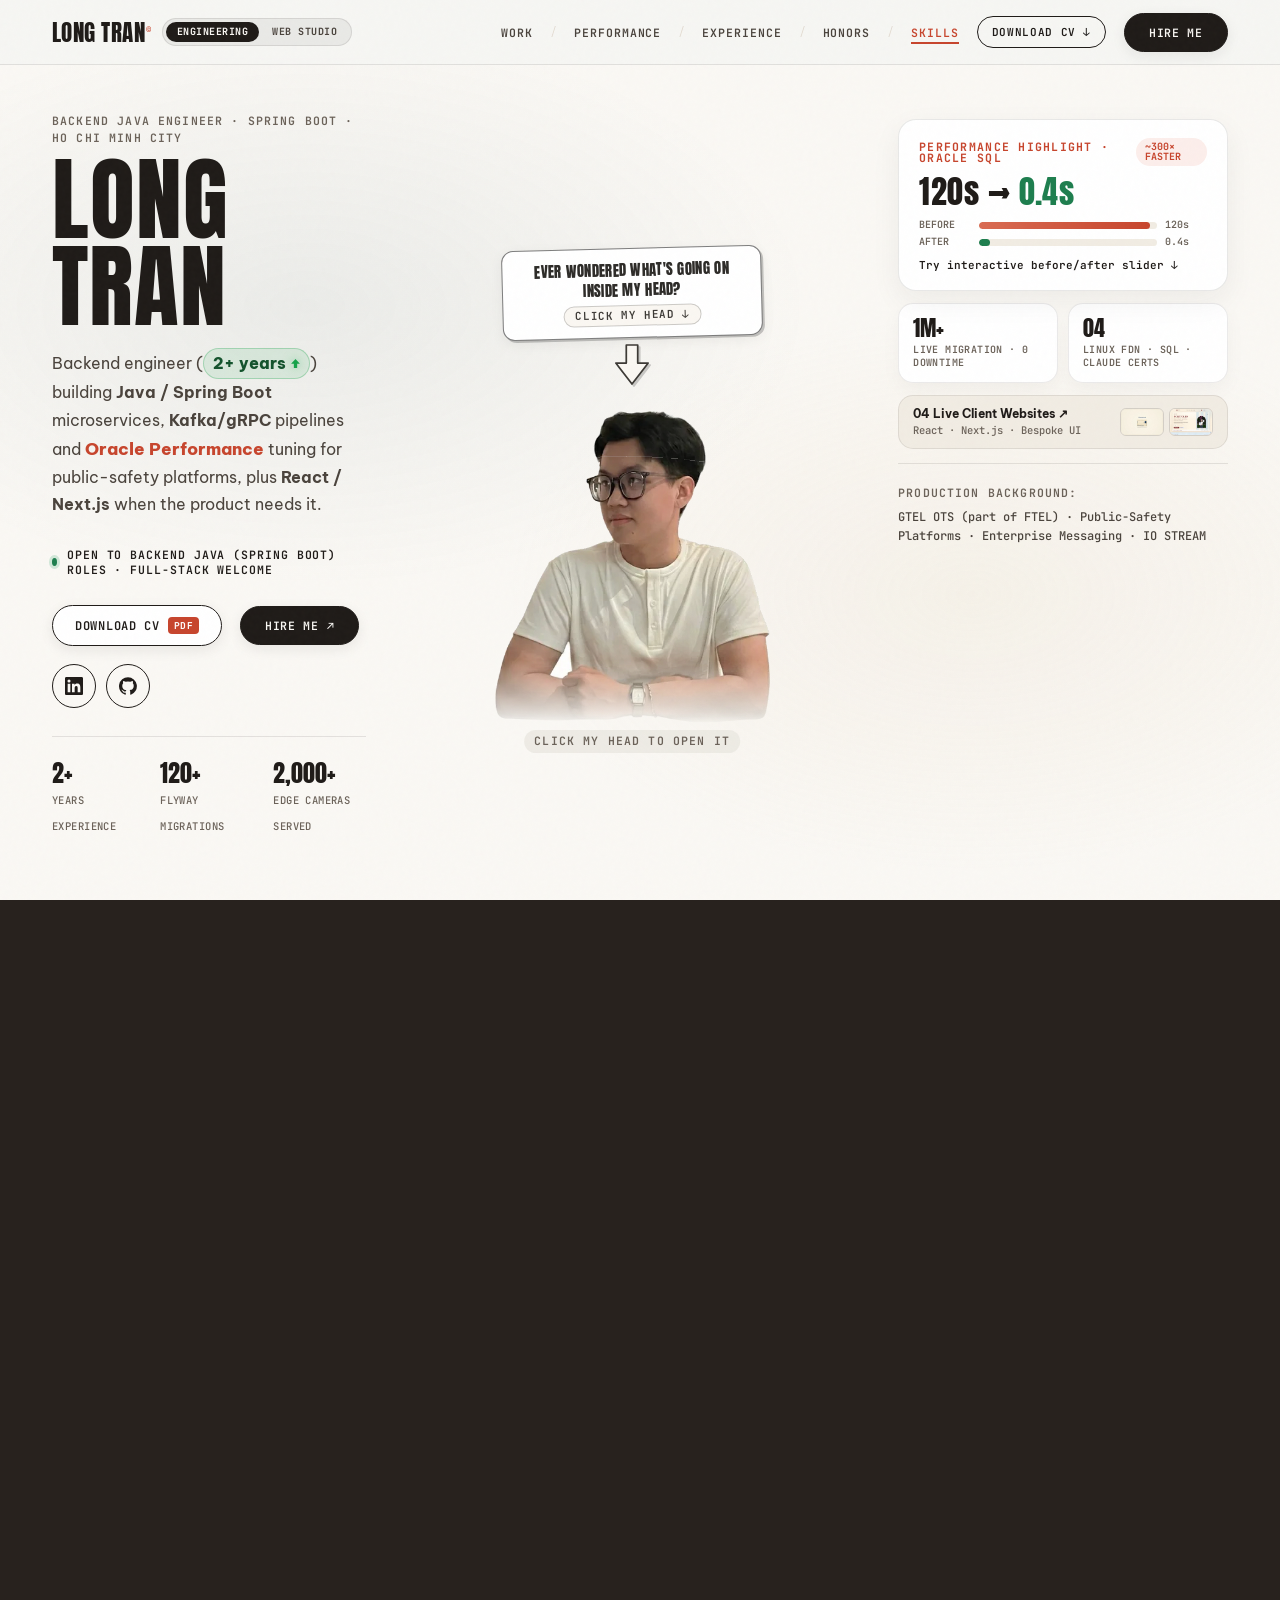
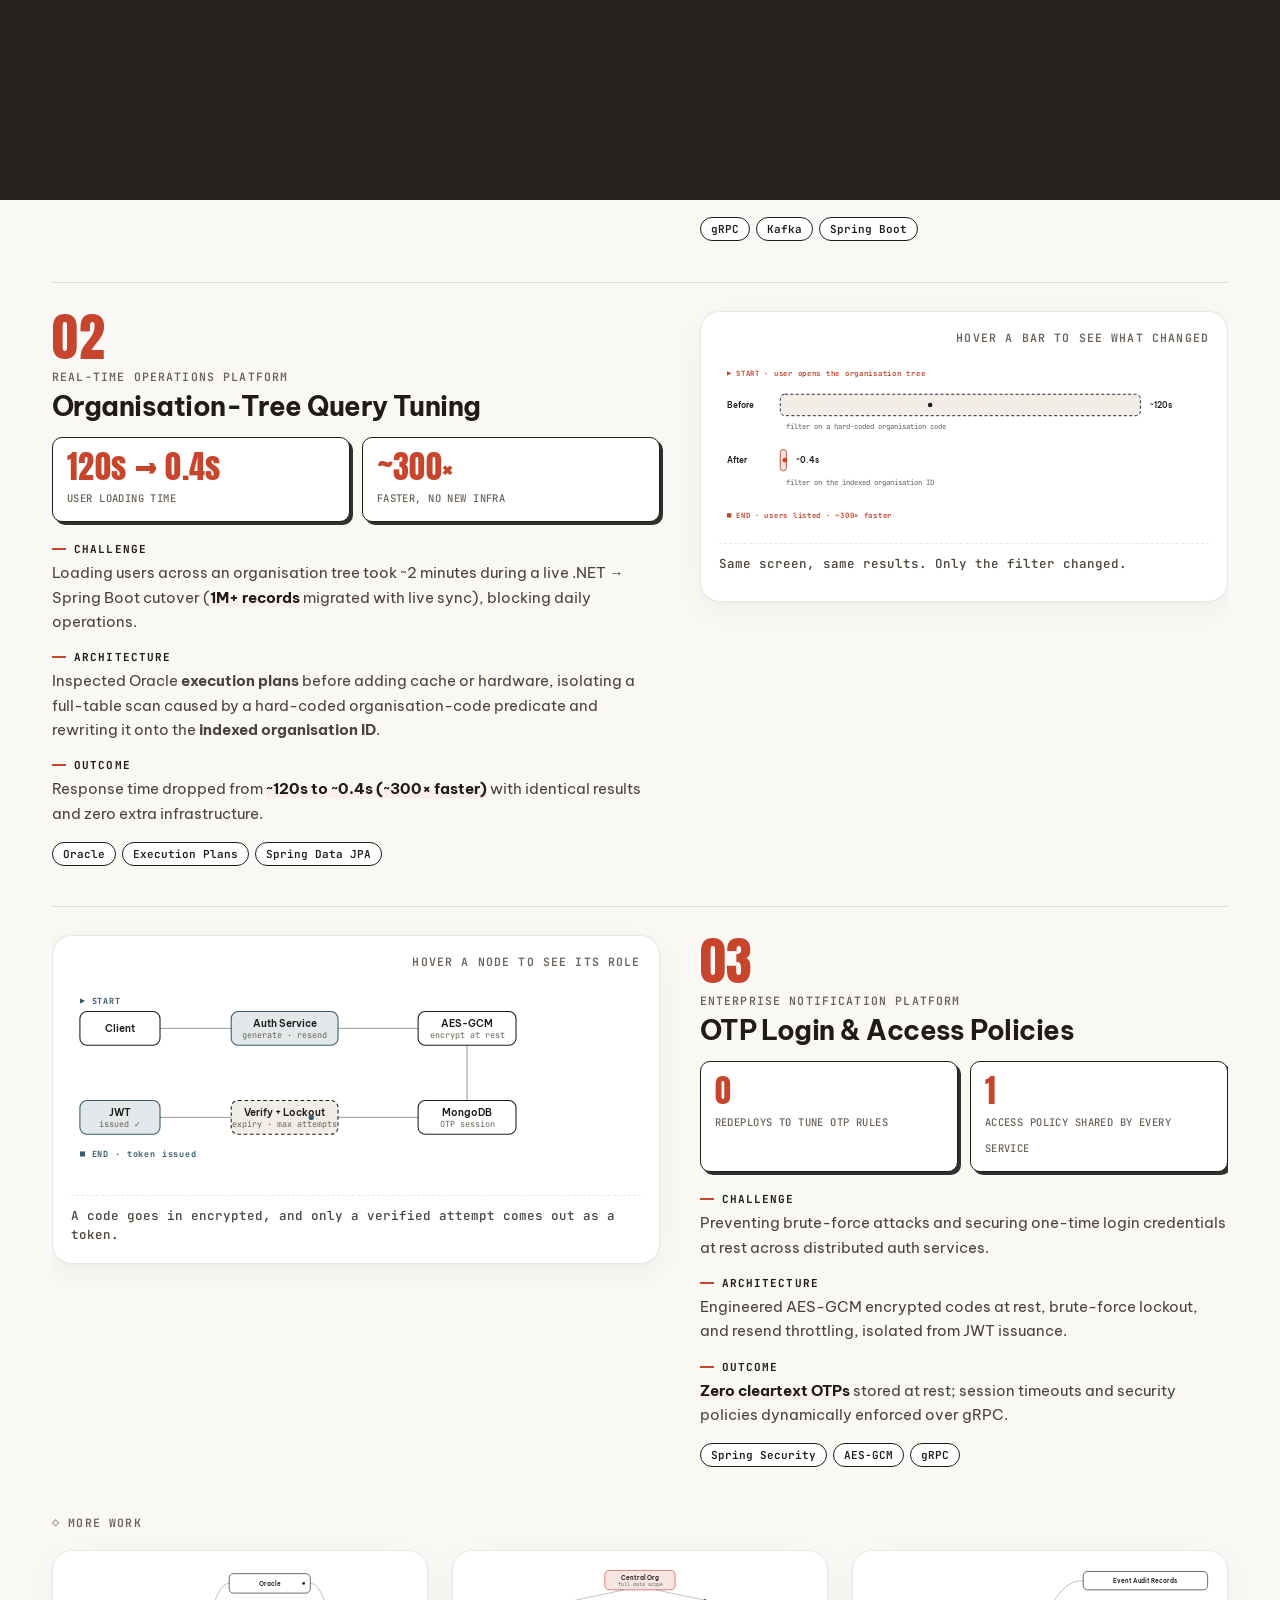
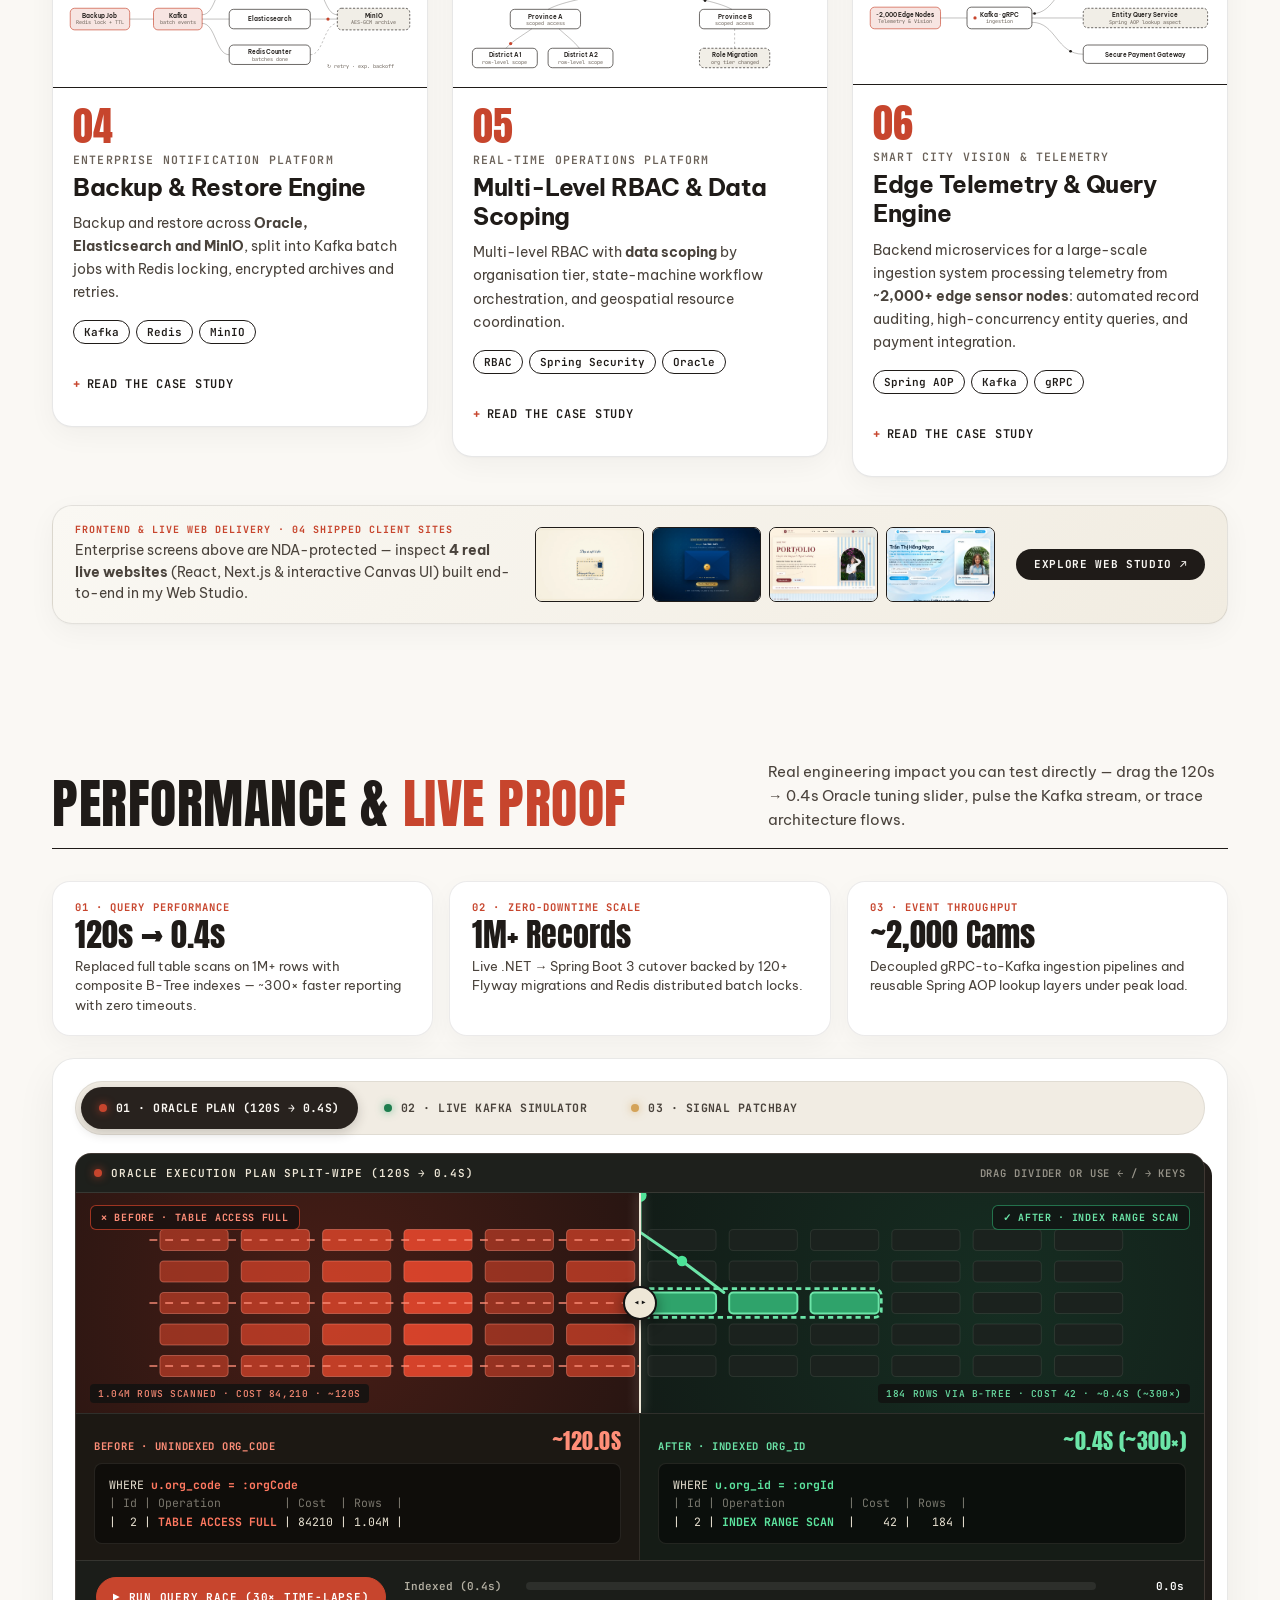
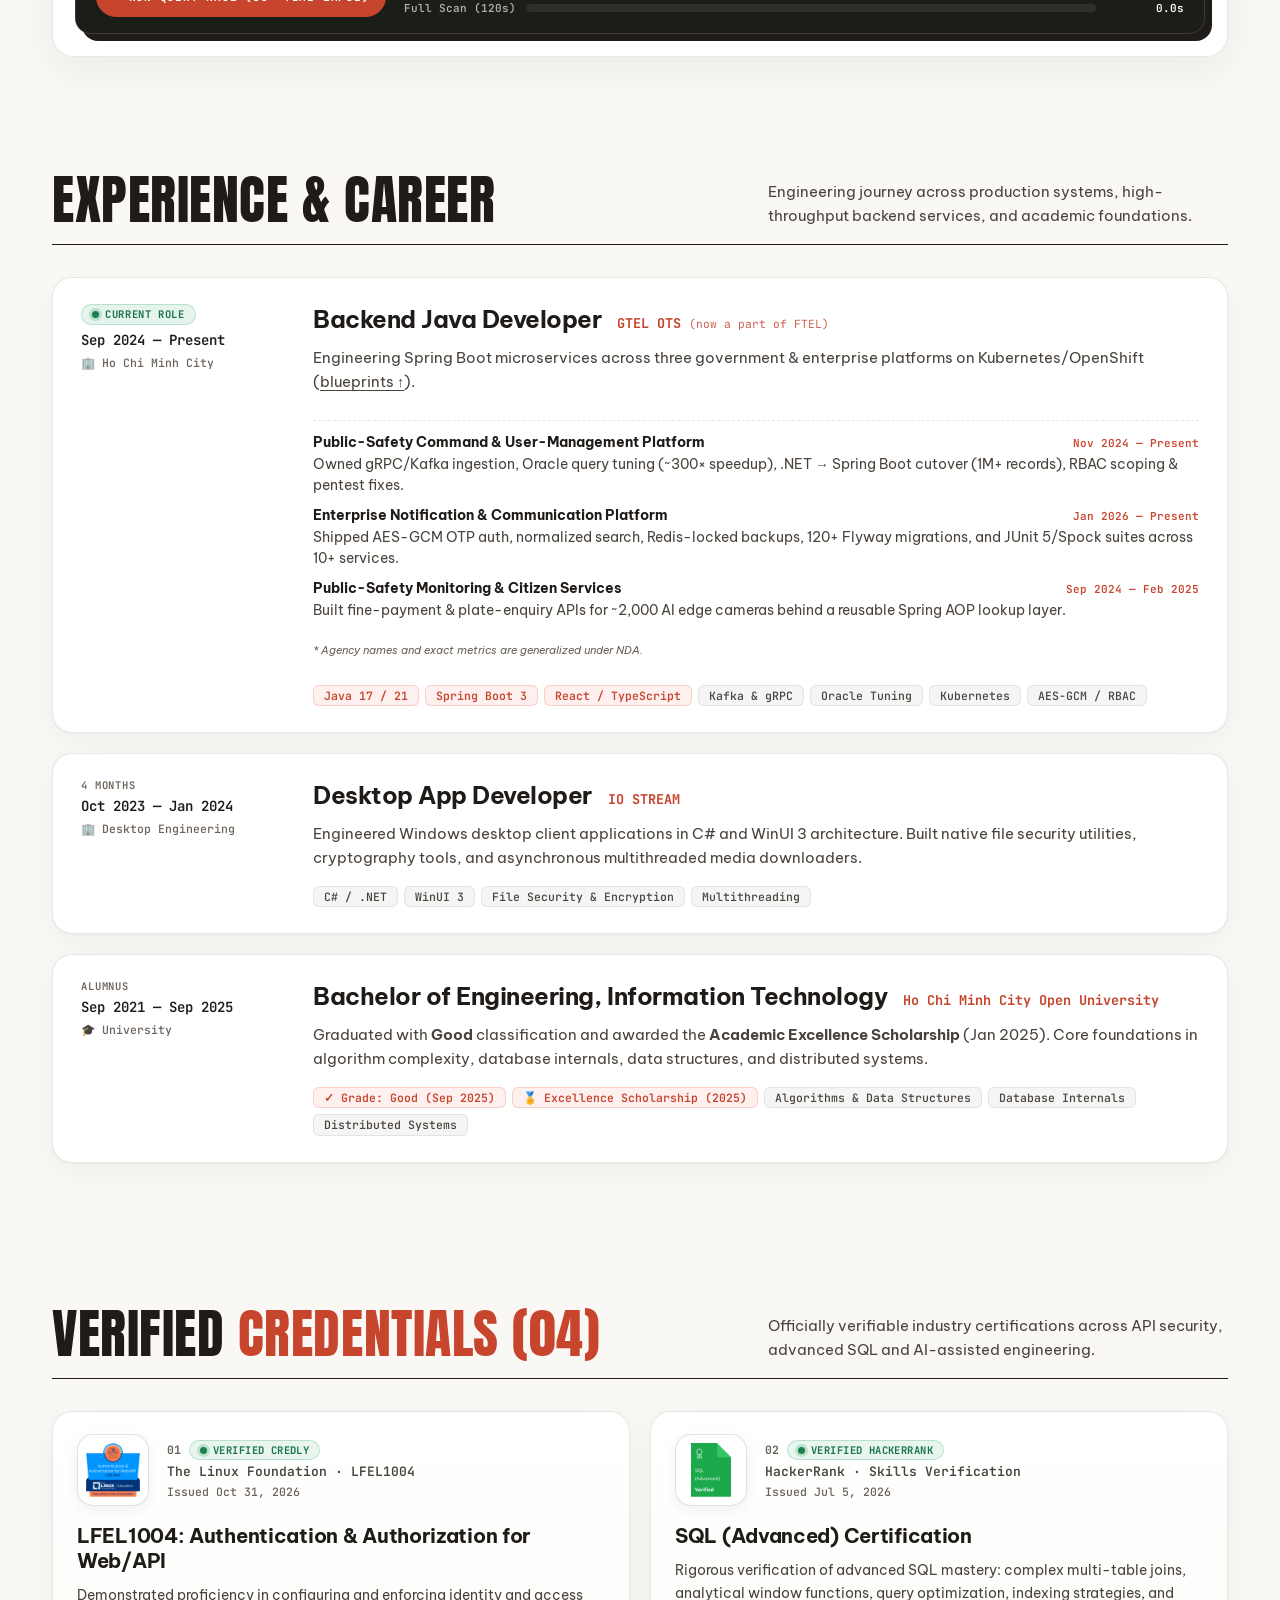
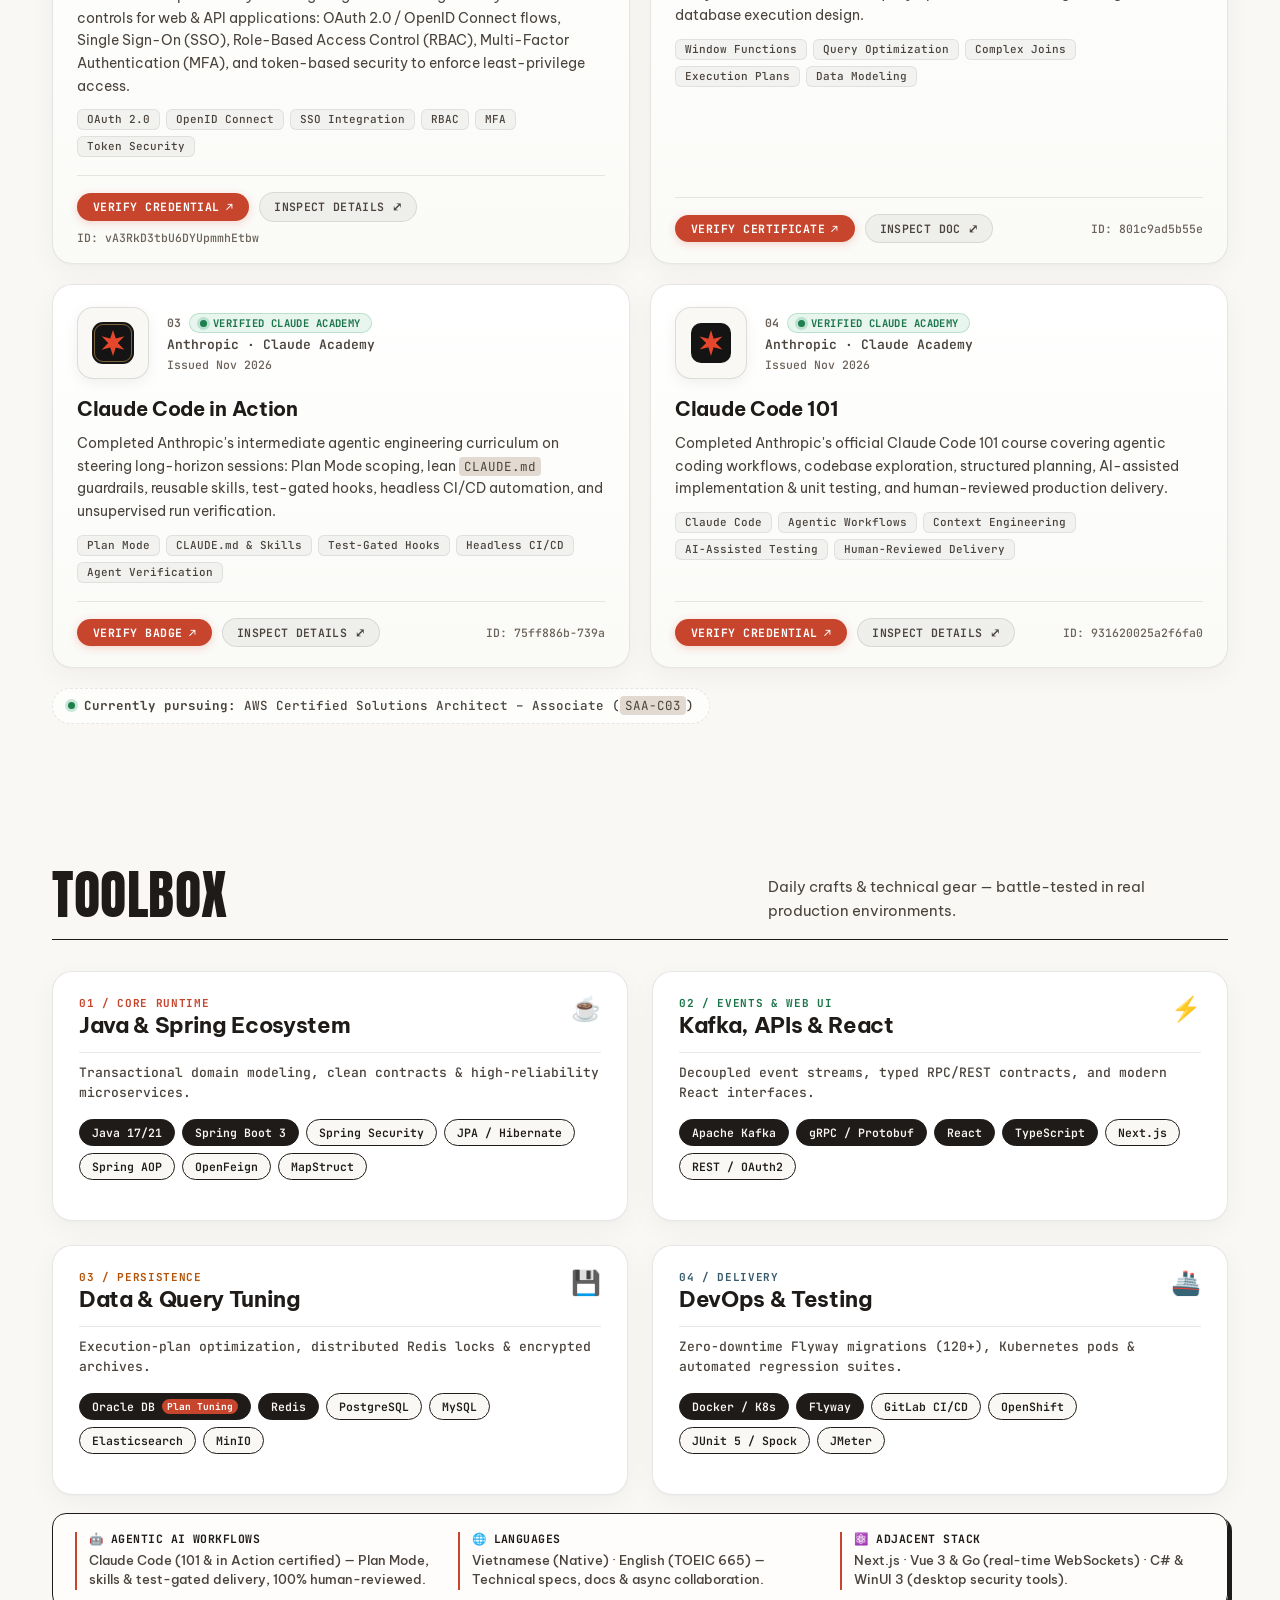
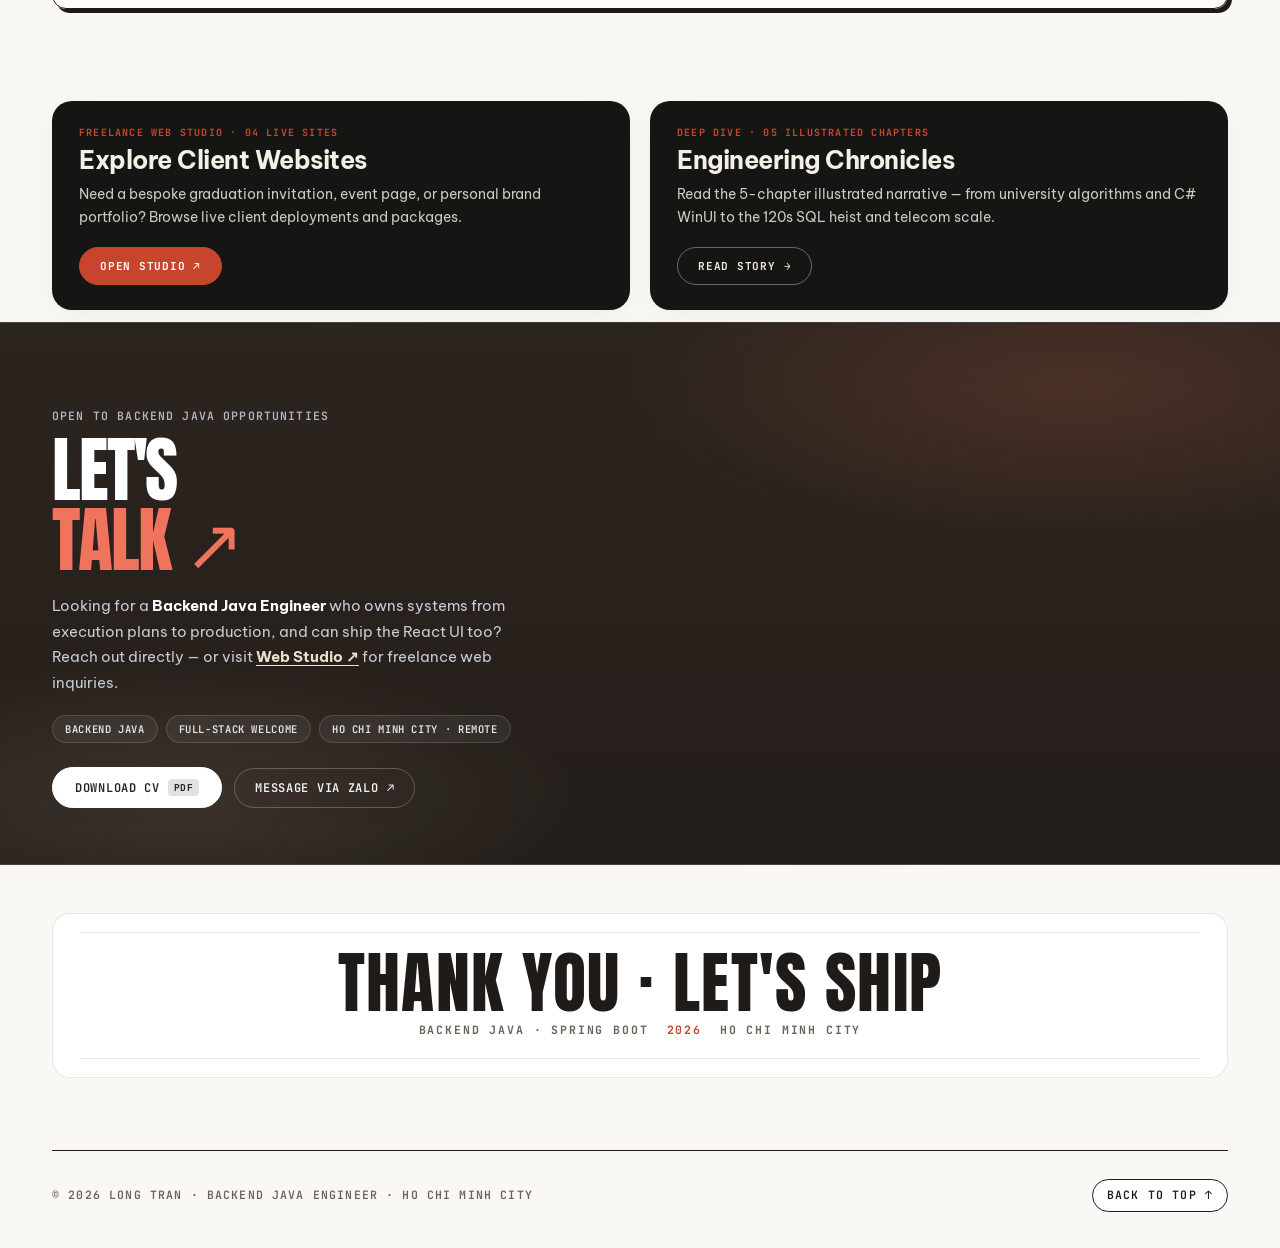
==== commit dddb0505: "style: refine warm neutral palette, streamlined split-head, level-up badge, and calm studio hover" ====
--- a/index.html
+++ b/index.html
@@ -102,7 +102,7 @@
       <div class="intro-card" id="introCard">
         <p class="label">Backend Java Engineer · Spring Boot · Ho Chi Minh City</p>
         <h1 class="display">Long<br>Tran</h1>
-        <p class="hero-desc">Backend engineer (<strong>2+ years</strong>) building <strong>Java / Spring Boot</strong> microservices, <strong>Kafka/gRPC</strong> pipelines and <strong>Oracle</strong> tuning for public-safety platforms, and shipping <strong>React / Next.js</strong> when the product needs it.</p>
+        <p class="hero-desc">Backend engineer (<span class="lvl-up-stat"><strong>2+ years</strong><span class="lvl-up-arrow" aria-hidden="true" title="Leveling up"><svg viewBox="0 0 12 12" width="11" height="11"><path d="M6 1.2L10.8 6.4H7.8V10.8H4.2V6.4H1.2L6 1.2Z" fill="currentColor"/></svg></span></span>) building <strong>Java / Spring Boot</strong> microservices, <strong>Kafka/gRPC</strong> pipelines and <span class="perf-emphasis">Oracle Performance</span> tuning for public-safety platforms, plus <strong>React / Next.js</strong> when the product needs it.</p>
         <div class="avail">Open to Backend Java (Spring Boot) roles · Full-stack welcome</div>
         <div class="hero-actions">
           <a class="cv-cta" href="assets/CV_LongTran_BackendJavaDeveloper.pdf" target="_blank" rel="noopener noreferrer" download="CV_LongTran_BackendJavaDeveloper.pdf">
@@ -121,16 +121,15 @@
         </div>
         <div class="hero-stats-row">
           <div class="h-stat"><b>2+</b><span>Years experience</span></div>
-          <div class="h-stat"><b>1M+</b><span>Records migrated</span></div>
+          <div class="h-stat"><b>120+</b><span>Flyway migrations</span></div>
           <div class="h-stat"><b>2,000+</b><span>Edge cameras served</span></div>
         </div>
-        <a class="skip-interaction intro-skip" href="#work">Explore architecture blueprints → View work</a>
       </div>
 
       <!-- POLAROID STORY CARD CONTAINER -->
       <div class="polaroid-card" id="polaroidCard" role="region" aria-live="polite">
         <div class="polaroid-drag-handle">
-          <span>Memory scrap · <b id="pMemoryIndex">01/10</b></span>
+          <span>Memory scrap · <b id="pMemoryIndex">01/05</b></span>
           <button class="polaroid-close-btn" id="pCloseBtn" type="button" aria-label="Close memory card">Close ×</button>
         </div>
         <div class="polaroid-visual" id="pVisual"></div>
@@ -164,12 +163,11 @@
           </div>
         </div>
 
-        <button class="item" data-idx="0" data-id="java" style="--i:0;--dx:-220;--dy:-210;--r:-6deg"><b aria-hidden="true">☕</b><span>Java</span></button>
-        <button class="item" data-idx="1" data-id="kafka" style="--i:1;--dx:-145;--dy:-285;--r:-4deg"><b aria-hidden="true">📨</b><span>Kafka</span></button>
-        <button class="item" data-idx="5" data-id="sql" style="--i:2;--dx:-50;--dy:-330;--r:-2deg"><b aria-hidden="true">🏅</b><span>SQL</span></button>
-        <button class="item" data-idx="2" data-id="oracle" style="--i:3;--dx:50;--dy:-330;--r:2deg"><b aria-hidden="true">⚡</b><span>Oracle</span></button>
-        <button class="item" data-idx="3" data-id="security" style="--i:4;--dx:145;--dy:-285;--r:4deg"><b aria-hidden="true">🔐</b><span>Security</span></button>
-        <button class="item" data-idx="4" data-id="aws" style="--i:5;--dx:220;--dy:-210;--r:6deg"><b aria-hidden="true">☁️</b><span>AWS</span></button>
+        <button class="item" data-idx="0" data-id="java" style="--i:0;--dx:-195;--dy:-180;--r:-6deg"><b aria-hidden="true">☕</b><span>Java</span></button>
+        <button class="item" data-idx="1" data-id="kafka" style="--i:1;--dx:-115;--dy:-282;--r:-3deg"><b aria-hidden="true">📨</b><span>Kafka</span></button>
+        <button class="item item-perf" data-idx="2" data-id="oracle" style="--i:2;--dx:0;--dy:-326;--r:0deg"><b aria-hidden="true">⚡</b><span>Performance</span></button>
+        <button class="item" data-idx="3" data-id="security" style="--i:3;--dx:115;--dy:-282;--r:3deg"><b aria-hidden="true">🔐</b><span>Security</span></button>
+        <button class="item" data-idx="4" data-id="sql" style="--i:4;--dx:195;--dy:-180;--r:6deg"><b aria-hidden="true">🏅</b><span>SQL</span></button>
 
         <!-- The Head Assembly -->
         <button class="head-box" id="headBtn" type="button" aria-expanded="false" aria-controls="stage" aria-label="Open my head to explore my memories">
@@ -235,52 +233,6 @@
         <span class="label">Production background:</span>
         <p class="trusted-names">GTEL OTS (part of FTEL) · Public-Safety Platforms · Enterprise Messaging · IO STREAM</p>
       </div>
-    </div>
-  </div>
-</section>
-
-<!-- AT-A-GLANCE DOSSIER -->
-<section class="dossier-card rv" aria-label="At-a-glance engineering dossier">
-  <div class="dossier-head">
-    <span class="dossier-kicker">Profile Snapshot · 05-Second Scan</span>
-    <span class="dossier-summary">Java / Spring Boot Backend · React when needed · Ho Chi Minh City</span>
-  </div>
-  <div class="dossier-grid">
-    <div class="dossier-col">
-      <span class="dossier-col-title">Experience</span>
-      <ul class="dossier-list">
-        <li><span>GTEL OTS (FTEL)</span><small>2024–Now</small></li>
-        <li><span>IO STREAM (C#)</span><small>2023–24</small></li>
-        <li><span>Bespoke Web Studio</span><small>4+ Live</small></li>
-        <li><span>HCMC Open Univ.</span><small>Good · 2025</small></li>
-      </ul>
-    </div>
-    <div class="dossier-col">
-      <span class="dossier-col-title">Core Craft</span>
-      <ul class="dossier-list">
-        <li><span>Microservices &amp; Auth</span><small>AES / RBAC</small></li>
-        <li><span>Kafka &amp; gRPC Streams</span><small>High TPS</small></li>
-        <li><span>Oracle Plan Tuning</span><small>Exec Plans</small></li>
-        <li><span>React &amp; Next.js UI</span><small>Full-Stack</small></li>
-      </ul>
-    </div>
-    <div class="dossier-col">
-      <span class="dossier-col-title">Primary Stack</span>
-      <ul class="dossier-list">
-        <li><span>Java 17/21 · Spring 3</span><small>Core</small></li>
-        <li><span>React · TypeScript</span><small>Frontend</small></li>
-        <li><span>Oracle · Redis · SQL</span><small>Data</small></li>
-        <li><span>Docker · K8s · Flyway</span><small>DevOps</small></li>
-      </ul>
-    </div>
-    <div class="dossier-col">
-      <span class="dossier-col-title">Verified Certs</span>
-      <ul class="dossier-list">
-        <li><span>API Security LFEL1004</span><small>Linux Fdn</small></li>
-        <li><span>SQL (Advanced)</span><small>HackerRank</small></li>
-        <li><span>Claude Code in Action</span><small>Anthropic</small></li>
-        <li><span>Claude Code 101</span><small>Anthropic</small></li>
-      </ul>
     </div>
   </div>
 </section>
--- a/assets/styles.css
+++ b/assets/styles.css
@@ -1,27 +1,27 @@
 :root {
-  --paper:#FBF8F3;
-  --washi:#F2ECE1;
+  --paper:#FAF8F4;
+  --washi:#F1ECE3;
   --card:#FFFFFF;
-  --sumi:#2A231E;
-  --sumi-2:#352C26;
-  --ember:#3B2B23;
-  --ink:#241E1A;
-  --ink-2:#52473F;
-  --mute:#70645A;
-  --line:rgba(36,30,26,.10);
-  --line-kin:rgba(255,244,232,.16);
-  --ghost:#E2D9CC;
-  --accent:#C4462E;
+  --sumi:#28221E;
+  --sumi-2:#332B26;
+  --ember:#3B2C24;
+  --ink:#1F1B18;
+  --ink-2:#4A433C;
+  --mute:#6B6259;
+  --line:rgba(31,27,24,.10);
+  --line-kin:rgba(255,245,235,.16);
+  --ghost:#E2DAD0;
+  --accent:#C7452D;
   --accent-soft:#FCEEEB;
-  --accent-hover:#A3341F;
+  --accent-hover:#A6331E;
   --kin:#E2CEB0;
   --kin-light:#F3E6D3;
   --kin-deep:#7A6242;
-  --grad-kin:linear-gradient(135deg, #FFFFFF 0%, #F3E6D3 55%, #C4462E 100%);
-  --ai:#3B5E6C;
-  --green:#227A50;
-  --c-green:#1E754D;
-  --c-indigo:#3B5E6C;
+  --grad-kin:linear-gradient(135deg, #FFFFFF 0%, #F3E6D3 55%, #C7452D 100%);
+  --ai:#385B6B;
+  --green:#1E7E4E;
+  --c-green:#1B7549;
+  --c-indigo:#385B6B;
   --display:'Anton', Impact, 'Arial Narrow', sans-serif;
   --sans:'Be Vietnam Pro', -apple-system, BlinkMacSystemFont, 'Segoe UI', Roboto, sans-serif;
   --mono:'JetBrains Mono', ui-monospace, Menlo, Monaco, monospace;
@@ -4168,51 +4168,60 @@
   display: flex;
   align-items: center;
   gap: 12px;
-  padding: 10px 12px;
+  padding: 10px 14px;
   border-radius: 10px;
   border: 1px solid transparent;
+  border-left: 3px solid transparent;
   background: transparent;
   cursor: pointer;
   text-align: left;
-  transition: background .22s var(--ease-out), border-color .22s var(--ease-out), transform .22s var(--ease-out);
+  transition: background .18s ease, border-color .18s ease;
 }
 .exhibit-rail-item:hover {
-  background: var(--paper);
-  transform: translateX(3px);
-}
-.exhibit-rail-item.active {
-  background: #151614;
-  border-color: #151614;
-  color: #F4F0E6;
+  background: #F7F4EE;
+  border-left-color: rgba(125, 98, 76, .42);
+}
+.exhibit-rail-item.active,
+.exhibit-rail-item.active:hover {
+  background: var(--accent-soft);
+  border-color: rgba(125, 98, 76, .18);
+  border-left: 3px solid var(--accent);
+  color: var(--ink);
+  box-shadow: none;
 }
 .er-no {
   font: 700 11px/1 var(--mono);
+  color: var(--mute);
+  min-width: 22px;
+}
+.exhibit-rail-item.active .er-no,
+.exhibit-rail-item.active:hover .er-no {
   color: var(--accent);
-  min-width: 22px;
-}
-.exhibit-rail-item.active .er-no {
-  color: #F0C987;
 }
 .er-name {
   flex: 1;
   font: 600 13.5px/1.25 var(--sans);
+  color: var(--ink-2);
+}
+.exhibit-rail-item.active .er-name,
+.exhibit-rail-item.active:hover .er-name {
   color: var(--ink);
-}
-.exhibit-rail-item.active .er-name {
-  color: #FFFFFF;
+  font-weight: 700;
 }
 .er-tag {
   font: 600 10px/1 var(--mono);
   letter-spacing: .05em;
   text-transform: uppercase;
-  padding: 3px 8px;
+  padding: 4px 9px;
   border-radius: 99px;
-  background: rgba(20, 21, 19, .06);
+  background: rgba(43, 38, 34, .06);
   color: var(--mute);
 }
-.exhibit-rail-item.active .er-tag {
-  background: rgba(255, 255, 255, .14);
-  color: rgba(244, 240, 230, .9);
+.exhibit-rail-item.active .er-tag,
+.exhibit-rail-item.active:hover .er-tag {
+  background: #FFFFFF;
+  color: var(--accent);
+  border: 1px solid rgba(125, 98, 76, .24);
 }
 
 /* Showcase Toolbar + Desktop/Mobile Viewport Switch */
@@ -5138,39 +5147,46 @@
   color: #FFFFFF;
 }
 
-/* Charcoal Studio Hero Band */
+/* Warm Sunlit Atelier Studio Hero Band (Harmonized with index.html) */
 .sumi-band.sumi-hero {
   border-top: 0;
+  border-bottom: 1px solid var(--line);
+  background:
+    radial-gradient(ellipse 56% 48% at 82% 16%, rgba(199, 69, 45, .075), transparent 68%),
+    radial-gradient(ellipse 46% 40% at 14% 84%, rgba(226, 206, 176, .22), transparent 70%),
+    linear-gradient(180deg, #F3EDE2 0%, #FAF8F4 100%);
+  color: var(--ink);
 }
 .sumi-band.sumi-hero .studio-hero {
   padding-top: 56px;
   padding-bottom: 60px;
 }
 .sumi-band.sumi-hero .studio-hero-badge {
-  background: rgba(255, 255, 255, .06);
-  border-color: rgba(255, 255, 255, .16);
-  color: #E5E7EB;
+  background: #FFFFFF;
+  border-color: rgba(31, 27, 24, .12);
+  color: var(--ink-2);
+  box-shadow: 0 4px 12px rgba(31, 27, 24, .04);
 }
 .sumi-band.sumi-hero .studio-display-title {
-  color: #FFFFFF;
+  color: var(--ink);
 }
 .sumi-band.sumi-hero .studio-display-title .accent {
-  color: #F0735E;
+  color: var(--accent);
 }
 .sumi-band.sumi-hero .studio-hero-lead {
-  color: #C4C8D0;
+  color: var(--ink-2);
 }
 .sumi-band.sumi-hero .studio-hero-lead strong {
-  color: #FFFFFF;
+  color: var(--ink);
 }
 .sumi-band.sumi-hero .scb-btn {
-  background: rgba(255, 255, 255, .06);
-  color: #F2F3F5;
-  border-color: rgba(255, 255, 255, .18);
+  background: #FFFFFF;
+  color: var(--ink);
+  border-color: rgba(31, 27, 24, .16);
 }
 .sumi-band.sumi-hero .scb-btn:hover {
-  border-color: #FFFFFF;
-  background: rgba(255, 255, 255, .12);
+  border-color: var(--ink);
+  background: var(--washi);
 }
 .sumi-band.sumi-hero .scb-btn.primary {
   background: var(--accent);
@@ -5178,21 +5194,21 @@
   border-color: var(--accent);
 }
 .sumi-band.sumi-hero .scb-btn.primary:hover {
-  background: #DF4B36;
-  border-color: #DF4B36;
+  background: var(--accent-hover);
+  border-color: var(--accent-hover);
 }
 .sumi-band.sumi-hero .studio-stats {
-  border-top-color: rgba(255, 255, 255, .12);
+  border-top-color: var(--line);
 }
 .sumi-band.sumi-hero .studio-stats b {
-  color: #FFFFFF;
+  color: var(--ink);
 }
 .sumi-band.sumi-hero .studio-stats span {
-  color: #9EA4B0;
+  color: var(--mute);
 }
 .sumi-band.sumi-hero .sandbox-shell {
-  border-color: rgba(255, 255, 255, .14);
-  box-shadow: 0 26px 56px rgba(0, 0, 0, .48);
+  border-color: rgba(31, 27, 24, .14);
+  box-shadow: 0 22px 52px rgba(31, 27, 24, .14), 0 2px 6px rgba(31, 27, 24, .06);
 }
 
 /* 3. REFINED TICKER RIBBON (CHARCOAL + SIGNAL VERMILION) */
@@ -6918,3 +6934,298 @@
   .studio-hero-copy, .sandbox-shell { animation: none !important; }
 }
 
+
+/* Game-style green Level-Up arrow on 2+ years & elevated Performance emphasis */
+.lvl-up-stat {
+  display: inline-flex;
+  align-items: center;
+  gap: 4px;
+  padding: 1px 8px 1px 9px;
+  border-radius: 99px;
+  background: rgba(22, 163, 74, .10);
+  border: 1px solid rgba(22, 163, 74, .28);
+  vertical-align: baseline;
+}
+.lvl-up-stat strong {
+  color: #14532D;
+  font-weight: 800;
+}
+.lvl-up-arrow {
+  display: inline-flex;
+  align-items: center;
+  color: #16A34A;
+  filter: drop-shadow(0 0 5px rgba(22, 163, 74, .5));
+  animation: lvlUpBob 1.35s ease-in-out infinite;
+}
+@keyframes lvlUpBob {
+  0%, 100% { transform: translateY(1px); }
+  50% { transform: translateY(-2.5px) scale(1.12); }
+}
+.perf-emphasis {
+  font-size: 1.07em;
+  font-weight: 800;
+  color: var(--accent);
+}
+.hero-perf-kicker {
+  font-size: 11.5px;
+  letter-spacing: .11em;
+}
+.item.item-perf {
+  border-color: rgba(199, 69, 45, .48);
+  background: #FFF8F6;
+}
+.item.item-perf span {
+  font-weight: 800;
+  font-size: 12px;
+  color: var(--accent);
+}
+@media (prefers-reduced-motion: reduce) {
+  .lvl-up-arrow { animation: none !important; }
+}
+
+/* =========================================================================
+   STUDIO PAGE — WARM NEUTRAL CREAM & MUTED TAUPE PALETTE (SOFT & CALM)
+   ========================================================================= */
+body.studio-page {
+  --paper: #FAF8F4;
+  --washi: #F1ECE4;
+  --card: #FFFFFF;
+  --sumi: #4A3E35;
+  --sumi-2: #5A4C41;
+  --ink: #2B2622;
+  --ink-2: #554D46;
+  --mute: #6B625A;
+  --line: rgba(43, 38, 34, .10);
+  --ghost: #DFD8CE;
+  --accent: #7D624C;
+  --accent-soft: #F2ECE5;
+  --accent-hover: #634D3B;
+  --green: #3E7858;
+}
+body.studio-page .topbar {
+  background: rgba(250, 248, 244, .92);
+}
+body.studio-page .top-progress-bar {
+  background: linear-gradient(90deg, #7D624C, #B0947C);
+  box-shadow: none;
+}
+body.studio-page .sumi-band.sumi-hero {
+  background:
+    radial-gradient(ellipse 56% 48% at 82% 16%, rgba(125, 98, 76, .06), transparent 68%),
+    linear-gradient(180deg, #F3EEE6 0%, #FAF8F4 100%);
+}
+body.studio-page .sumi-band.sumi-contact {
+  background: linear-gradient(180deg, #F2EDE5 0%, #FAF8F4 100%);
+  color: var(--ink);
+  border-top: 1px solid var(--line);
+  border-bottom: 1px solid var(--line);
+}
+body.studio-page .sumi-band.sumi-contact .label {
+  color: var(--accent);
+}
+body.studio-page .sumi-band.sumi-contact .contact-big {
+  color: var(--ink);
+}
+body.studio-page .sumi-band.sumi-contact .contact-big a {
+  color: var(--accent);
+}
+body.studio-page .sumi-band.sumi-contact .contact-big a:hover {
+  color: var(--accent-hover);
+}
+body.studio-page .sumi-band.sumi-contact .contact-copy {
+  color: var(--ink-2);
+}
+body.studio-page .sumi-band.sumi-contact .contact-copy strong {
+  color: var(--ink);
+}
+body.studio-page .sumi-band.sumi-contact .avail-row span {
+  background: #FFFFFF;
+  border-color: rgba(125, 98, 76, .20);
+  color: var(--ink-2);
+}
+body.studio-page .sumi-band.sumi-contact .cv-cta {
+  background: var(--accent);
+  color: #FFFFFF;
+  border-color: var(--accent);
+}
+body.studio-page .sumi-band.sumi-contact .cv-cta .cv-badge {
+  background: rgba(255, 255, 255, .20);
+  color: #FFFFFF;
+}
+body.studio-page .sumi-band.sumi-contact .zalo-cta {
+  background: #FFFFFF;
+  color: var(--ink);
+  border-color: rgba(43, 38, 34, .16);
+}
+body.studio-page .sumi-band.sumi-contact .zalo-cta:hover {
+  background: var(--accent-soft);
+  border-color: var(--accent);
+  color: var(--accent);
+}
+
+/* Warm neutral buttons, switcher & ribbons on studio.html */
+body.studio-page .mode-pill.active,
+body.studio-page .topbar .hire,
+body.studio-page .studio-filter-btn.active,
+body.studio-page .vp-btn.active,
+body.studio-page .exhibit-cta {
+  background: var(--accent);
+  color: #FFFFFF;
+  border-color: var(--accent);
+}
+body.studio-page .topbar .hire:hover,
+body.studio-page .exhibit-cta:hover {
+  background: var(--accent-hover);
+  border-color: var(--accent-hover);
+}
+body.studio-page .cross-ribbon.back {
+  background: #7D624C;
+  color: #FAF8F4;
+  box-shadow: 0 4px 16px rgba(125, 98, 76, .12);
+}
+body.studio-page .cross-ribbon.front {
+  background: #EFEAE1;
+  color: #2B2622;
+  border-top: 1px solid rgba(125, 98, 76, .20);
+  border-bottom: 1px solid rgba(125, 98, 76, .20);
+  box-shadow: 0 6px 18px rgba(43, 38, 34, .06);
+}
+body.studio-page .cross-ribbon.front .cross-sep {
+  color: #7D624C;
+}
+
+/* Soft warm browser frames for Sandbox, Exhibition Stage & Client Cards */
+body.studio-page .sandbox-shell {
+  background: #FFFFFF;
+  border: 1px solid rgba(43, 38, 34, .10);
+}
+body.studio-page .sandbox-topbar {
+  background: #F5F1EB;
+  border-bottom: 1px solid rgba(43, 38, 34, .08);
+}
+body.studio-page .sandbox-url {
+  color: var(--ink-2);
+}
+body.studio-page .sandbox-tag {
+  background: var(--accent-soft);
+  color: var(--accent);
+  border-color: rgba(125, 98, 76, .22);
+}
+body.studio-page .sandbox-controls {
+  background: #FAF8F4;
+  border-bottom: 1px solid rgba(43, 38, 34, .08);
+}
+body.studio-page .sbx-mode-btn {
+  background: #FFFFFF;
+  color: var(--ink-2);
+  border-color: rgba(43, 38, 34, .14);
+}
+body.studio-page .sbx-mode-btn.active {
+  background: var(--accent);
+  color: #FFFFFF;
+  border-color: var(--accent);
+}
+body.studio-page .sandbox-input {
+  background: #FFFFFF;
+  color: var(--ink);
+  border-color: rgba(43, 38, 34, .15);
+}
+body.studio-page .sandbox-caption {
+  background: #F7F4EE;
+  color: var(--mute);
+  border-top: 1px solid rgba(43, 38, 34, .08);
+}
+
+body.studio-page .exhibit-visual-pane,
+body.studio-page .studio-device-frame {
+  background: #FFFFFF;
+  border: 1px solid rgba(43, 38, 34, .10);
+}
+body.studio-page .exhibit-browser-chrome,
+body.studio-page .studio-browser-bar {
+  background: #F5F1EB;
+  color: var(--ink-2);
+  border-bottom: 1px solid rgba(43, 38, 34, .08);
+}
+body.studio-page .exhibit-url,
+body.studio-page .studio-url {
+  color: var(--ink-2);
+}
+body.studio-page .exhibit-counter {
+  color: var(--accent);
+}
+body.studio-page .studio-live-tag {
+  background: rgba(62, 120, 88, .11);
+  color: #26593D;
+}
+
+/* Calm, steady card hover (no dizzy jump or wobble when moving cursor fast) */
+.more-card:hover,
+.studio-card:hover,
+.cert-card:hover,
+.tool-card:hover,
+.xp-item:hover,
+.chronicles-teaser:hover {
+  transform: translateY(-2px);
+}
+body.studio-page .cursor-orb {
+  display: none !important;
+}
+
+/* Light Frosted Glass Curiosity Dock on studio.html */
+body.studio-page .story-dock {
+  background: rgba(255, 255, 255, .95);
+  color: var(--ink);
+  border: 1px solid rgba(125, 98, 76, .20);
+  box-shadow: 0 10px 28px rgba(43, 38, 34, .09);
+}
+body.studio-page .story-dock-now {
+  color: var(--mute);
+}
+body.studio-page .story-dock-now strong {
+  color: var(--ink);
+}
+body.studio-page .story-dock-divider {
+  background: rgba(43, 38, 34, .14);
+}
+body.studio-page .story-dock-ring .ring-bg {
+  stroke: rgba(43, 38, 34, .14);
+}
+body.studio-page .story-dock-ring .ring-fg {
+  stroke: #7D624C;
+}
+body.studio-page .story-dock-next {
+  background: var(--accent-soft);
+  color: var(--ink);
+}
+body.studio-page .story-dock-next span {
+  color: var(--accent);
+}
+body.studio-page .story-dock-next:hover {
+  background: var(--accent);
+  color: #FFFFFF;
+}
+body.studio-page .story-dock-next:hover span {
+  color: #FFFFFF;
+}
+body.studio-page .dock-map {
+  background: rgba(255, 255, 255, .98);
+  border-color: rgba(43, 38, 34, .14);
+}
+body.studio-page .dock-map-item {
+  color: var(--ink-2);
+}
+body.studio-page .dock-map-item:hover {
+  background: var(--accent-soft);
+  color: var(--ink);
+}
+body.studio-page .dock-map-item.active {
+  background: var(--accent);
+  color: #FFFFFF;
+}
+body.studio-page .dock-map-item.active span {
+  color: #EFE4D8;
+}
+body.studio-page .foil-card::before {
+  display: none;
+}
